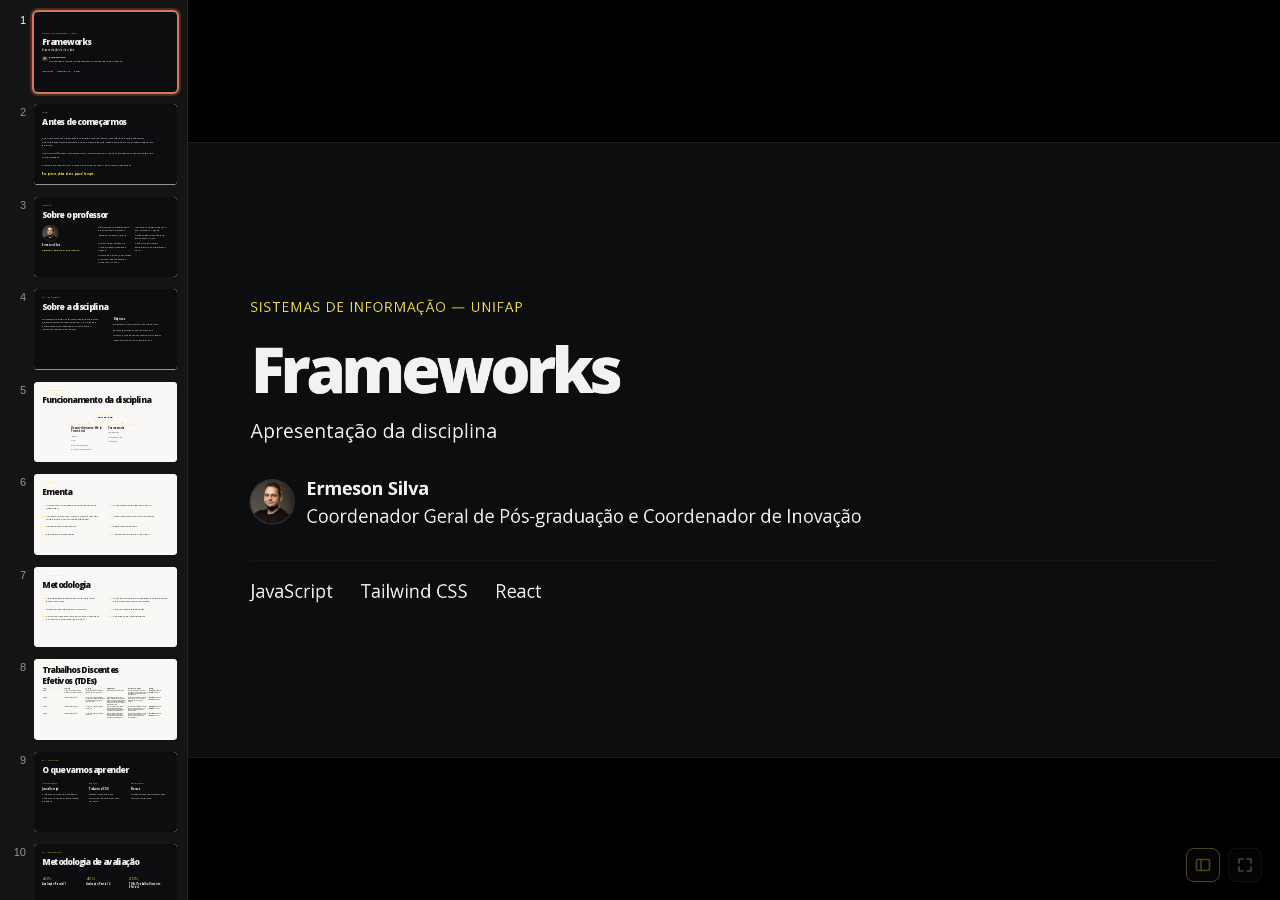
==== aula01/index.html @ 1194a45c "Deploy aula 01" ====
<!DOCTYPE html>
<html>
<head>
  <meta charset="utf-8">
  <title>Bundled Page</title>
  <style>
    * { margin: 0; padding: 0; box-sizing: border-box; }
    body { background: #1a1b1e; display: flex; align-items: center; justify-content: center; min-height: 100vh; font-family: -apple-system, BlinkMacSystemFont, sans-serif; }
    #__bundler_loading { position: fixed; bottom: 20px; right: 20px; font: 13px/1.4 -apple-system, BlinkMacSystemFont, sans-serif; color: #666; background: #fff; padding: 8px 14px; border-radius: 8px; box-shadow: 0 1px 4px rgba(0,0,0,0.12); z-index: 10000; }
    #__bundler_thumbnail { position: fixed; inset: 0; width: 100%; height: 100%; display: flex; align-items: center; justify-content: center; background: #1a1b1e; z-index: 9999; }
    #__bundler_thumbnail svg { width: 100%; height: 100%; object-fit: contain; }
    #__bundler_placeholder { color: #999; font-size: 14px; }
  </style>
  <noscript>
    <style>#__bundler_loading { display: none; }</style>
    <div style="position:fixed;bottom:12px;left:12px;font:13px/1.4 -apple-system,BlinkMacSystemFont,sans-serif;color:#999;background:rgba(255,255,255,0.9);padding:6px 12px;border-radius:6px;box-shadow:0 1px 4px rgba(0,0,0,0.08);z-index:10000;">
      This page requires JavaScript to display.
    </div>
  </noscript>
</head>
<body>
  <div id="__bundler_thumbnail">
  <svg viewBox="0 0 1200 800" xmlns="http://www.w3.org/2000/svg">
    <rect width="1200" height="800" fill="#1a1b1e"></rect>
    <text x="600" y="460" font-family="sans-serif" font-weight="800" font-size="220" fill="#F0DB4F" text-anchor="middle">F</text>
  </svg>
</div>
  <div id="__bundler_loading">Unpacking...</div>

  <script>
    
document.addEventListener('DOMContentLoaded', async function() {
  const loading = document.getElementById('__bundler_loading');
  function setStatus(msg) { if (loading) loading.textContent = msg; }

  const FONT_MIME = /^(font[/]|application[/](x-)?font-|application[/]vnd\.ms-fontobject)/i;
  const MIME_TOKEN = /^[\w.+-]+[/][\w.+-]+$/;
  function toBase64(bytes) {
    let bin = '';
    for (let i = 0; i < bytes.length; i += 0x8000) {
      bin += String.fromCharCode.apply(null, bytes.subarray(i, i + 0x8000));
    }
    return btoa(bin);
  }

  // Error sink persists across replaceWith since it's on window, not the DOM.
  window.addEventListener('error', function(e) {
    // Failed resource loads (CSP-blocked links, scripts, images) fire plain
    // events at the element — warn only; real JS errors carry message/error.
    if (!e.message && !e.error && e.target && e.target !== window) {
      console.warn('[bundle] resource failed to load:',
        e.target.tagName, String(e.target.src || e.target.href || ''));
      return;
    }
    var p = document.body || document.documentElement;
    var d = document.getElementById('__bundler_err') || p.appendChild(document.createElement('div'));
    d.id = '__bundler_err';
    d.style.cssText = 'position:fixed;bottom:12px;left:12px;right:12px;font:12px/1.4 ui-monospace,monospace;background:#2a1215;color:#ff8a80;padding:10px 14px;border-radius:8px;border:1px solid #5c2b2e;z-index:99999;white-space:pre-wrap;max-height:40vh;overflow:auto';
    d.textContent = (d.textContent ? d.textContent + String.fromCharCode(10) : '') +
      '[bundle] ' + (e.message || e.type) +
      (e.filename ? ' (' + e.filename.slice(0, 60) + ':' + e.lineno + ')' : '');
  }, true);

  try {
    const manifestEl = document.querySelector('script[type="__bundler/manifest"]');
    const templateEl = document.querySelector('script[type="__bundler/template"]');
    if (!manifestEl || !templateEl) {
      setStatus('Error: missing bundle data');
      console.error('[bundler] Missing script tags — manifestEl:', !!manifestEl, 'templateEl:', !!templateEl);
      return;
    }

    const manifest = JSON.parse(manifestEl.textContent);
    let template = JSON.parse(templateEl.textContent);

    // Nested page bundles (iframe targets). Each ships ONCE, in the ROOT
    // document's manifest; frame srcs carry an about:blank#<uuid> marker
    // instead of a substitutable uuid. Every document mints the blobs for
    // its OWN frames — from local text at the root, or text obtained from
    // its DIRECT parent over the relay protocol below — so each frame
    // navigation stays same-origin with its initiator and a deduped page
    // loads at any depth on any host, including a file:// download's
    // opaque origins (where a blob minted by one document cannot be
    // navigated to by another).
    const pageOrderEl = document.querySelector('script[type="__bundler/page_order"]');
    const pageOrder = pageOrderEl ? JSON.parse(pageOrderEl.textContent) : [];
    const pageSet = new Set(pageOrder);
    const pageTexts = {};

    // ── Nested-page text protocol (parent-chain relay) ──
    // Page bundles ship once, in the ROOT document's manifest. Every
    // document mints the blobs for its OWN frames, obtaining page text
    // through a strict parent-chain relay: a document only ever SENDS to
    // its direct parent (which, for every document the publisher's own
    // runtime minted, is another publisher document) and only ACCEPTS
    // text from that direct parent; requests from below are honored only
    // for the document's own child frames, and the ROOT never sends
    // upward at all. That last rule is load-bearing: the artifact host's
    // frame-ancestors allows claude.ai (and friends) to frame an
    // artifact, so window.top can be a FOREIGN document — a top-addressed
    // protocol would hand page uuids to that ancestor and accept forged
    // "page text" from it, minting attacker HTML as an artifact-origin
    // blob document. The chain never touches the ancestor: requests stop
    // at the root, replies are origin-addressed per hop (never '*' when
    // an origin exists), and both directions are origin-gated (on https
    // a foreign sender's origin can never equal this document's; in
    // opaque contexts — file:// — everything serializes as 'null', where
    // an embedded EXTERNAL frame still fails the gate by carrying its
    // own real origin, and a sandboxed child of such a frame is excluded
    // by the own-child-frames check plus uuid unguessability). Shape is
    // deny-by-default: one request form, one reply form, no error
    // replies.
    // window.origin is the SERIALIZED SECURITY origin ('null' in opaque
    // contexts such as a sandboxed preview iframe) — location.origin is
    // computed from the URL and stays 'https://…' even when the document
    // is sandboxed, which would misgate every opaque chain.
    const OWN_TARGET = /^https?:[/][/]/.test(window.origin || '')
      ? window.origin
      : '*';
    function trustedOrigin(e) {
      if (e.origin === window.origin) return true; // https chains; opaque==opaque
      // file:// trees: Chrome serializes the file document's origin as
      // 'file://' while the blob: documents it mints serialize as 'null',
      // so the two legitimate shapes can never string-match — accept the
      // pair in both directions. https origins never serialize as either,
      // and sender identity (own child frame / direct parent) is checked
      // separately.
      return (
        (e.origin === 'null' &&
          (window.origin === 'file://' ||
            window.location.protocol === 'file:')) ||
        (/^file:/.test(e.origin) && window.origin === 'null')
      );
    }
    // Non-empty only in the root document (nested bundles ship an empty
    // island), so it doubles as the root marker: the root answers from
    // local text and treats a miss as authoritative — never relaying to
    // its (possibly foreign) parent.
    const isPageRoot = pageOrder.length > 0;
    const blobUrls = {};
    const resourceBlobs = {};
    const UUID_SHAPE = /^[0-9a-f]{8}-[0-9a-f]{4}-[0-9a-f]{4}-[0-9a-f]{4}-[0-9a-f]{12}$/;
    const pendingFrames = {}; // uuid -> [{el, frag}] awaiting text for own frames
    const pendingRelays = {}; // uuid -> [childWindow] awaiting text to pass down
    function mountPage(el, frag, text) {
      const pageBlob = new Blob([text], { type: 'text/html' });
      const u = URL.createObjectURL(pageBlob);
      resourceBlobs[u] = pageBlob;
      el.src = u + frag;
    }
    function deliverPage(uuid, text) {
      const frames = pendingFrames[uuid];
      delete pendingFrames[uuid];
      if (frames) for (const f of frames) mountPage(f.el, f.frag, text);
      const relays = pendingRelays[uuid];
      delete pendingRelays[uuid];
      if (relays) {
        for (const cw of relays) {
          try { cw.postMessage({ __bundler_page: uuid, __bundler_text: text }, OWN_TARGET); } catch (err) { /* gone */ }
        }
      }
    }
    function ownFrameWindows() {
      const out = [];
      for (const f of Array.from(document.querySelectorAll('iframe'))) {
        try { if (f.contentWindow) out.push(f.contentWindow); } catch (err) { /* detached */ }
      }
      return out;
    }
    window.addEventListener('message', function (e) {
      const d = e.data;
      if (!d || typeof d !== 'object' || !e.source) return;
      // Origin gate first; the structural checks below (own-child-frames
      // for requests, direct-parent + solicited-uuid for replies, the
      // root's never-relay rule) are what hold in fully opaque chains
      // where origin strings can't discriminate — a sandboxed root's
      // FOREIGN wrapper still fails all three even though both serialize
      // as real-vs-'null' rather than matching.
      if (!trustedOrigin(e)) return;
      if (typeof d.__bundler_need === 'string' && UUID_SHAPE.test(d.__bundler_need)) {
        // Requests are honored only for this document's own child frames.
        if (ownFrameWindows().indexOf(e.source) < 0) return;
        const uuid = d.__bundler_need;
        const text = pageTexts[uuid];
        if (typeof text === 'string') {
          try { e.source.postMessage({ __bundler_page: uuid, __bundler_text: text }, OWN_TARGET); } catch (err) { /* gone */ }
          return;
        }
        if (isPageRoot || window.parent === window) return; // authoritative miss
        const waiting = pendingRelays[uuid];
        if (waiting) {
          if (waiting.indexOf(e.source) < 0) waiting.push(e.source);
          return;
        }
        // Never-answered uuids would otherwise accumulate forever under a
        // request spray; past the cap (far above any real page count) new
        // relays are dropped rather than remembered.
        if (Object.keys(pendingRelays).length >= 128) return;
        pendingRelays[uuid] = [e.source];
        window.parent.postMessage({ __bundler_need: uuid }, OWN_TARGET);
      } else if (
        typeof d.__bundler_page === 'string' &&
        UUID_SHAPE.test(d.__bundler_page) &&
        typeof d.__bundler_text === 'string'
      ) {
        // The shape test is load-bearing beyond tidiness: the solicited
        // check below uses the in operator, which matches prototype keys
        // ('__proto__', 'constructor') — an unshaped key would reach
        // deliverPage and throw, painting the error banner.
        // Text is accepted only from the direct parent — the document
        // that minted this one.
        if (e.source !== window.parent || window.parent === window) return;
        if (!(d.__bundler_page in pendingFrames) && !(d.__bundler_page in pendingRelays)) return;
        deliverPage(d.__bundler_page, d.__bundler_text);
      }
    });

    const uuids = Object.keys(manifest);
    setStatus('Unpacking ' + uuids.length + ' assets...');

    await Promise.all(uuids.map(async (uuid) => {
      const entry = manifest[uuid];
      try {
        const binaryStr = atob(entry.data);
        const bytes = new Uint8Array(binaryStr.length);
        for (let i = 0; i < binaryStr.length; i++) bytes[i] = binaryStr.charCodeAt(i);

        let finalBytes = bytes;
        if (entry.compressed) {
          if (typeof DecompressionStream !== 'undefined') {
            const ds = new DecompressionStream('gzip');
            const writer = ds.writable.getWriter();
            const reader = ds.readable.getReader();
            writer.write(bytes);
            writer.close();
            const chunks = [];
            let totalLen = 0;
            while (true) {
              const { done, value } = await reader.read();
              if (done) break;
              chunks.push(value);
              totalLen += value.length;
            }
            finalBytes = new Uint8Array(totalLen);
            let offset = 0;
            for (const chunk of chunks) { finalBytes.set(chunk, offset); offset += chunk.length; }
          } else {
            console.warn('DecompressionStream not available, asset ' + uuid + ' may not render');
          }
        }

        if (pageSet.has(uuid)) {
          pageTexts[uuid] = new TextDecoder().decode(finalBytes);
          return;
        }
        if (FONT_MIME.test(entry.mime) && MIME_TOKEN.test(entry.mime)) {
          // Strict artifact hosts allow font-src data: but not blob:.
          blobUrls[uuid] = 'data:' + entry.mime + ';base64,' +
            (entry.compressed ? toBase64(finalBytes) : entry.data);
        } else {
          const blob = new Blob([finalBytes], { type: entry.mime });
          blobUrls[uuid] = URL.createObjectURL(blob);
          resourceBlobs[blobUrls[uuid]] = blob;
        }
      } catch (err) {
        console.error('Failed to decode asset ' + uuid + ':', err);
        const blob = new Blob([], { type: entry.mime });
        blobUrls[uuid] = URL.createObjectURL(blob);
        resourceBlobs[blobUrls[uuid]] = blob;
      }
    }));

    const extResEl = document.querySelector('script[type="__bundler/ext_resources"]');
    const extResources = extResEl ? JSON.parse(extResEl.textContent) : [];
    const resourceMap = {};
    for (const entry of extResources) {
      if (blobUrls[entry.uuid]) resourceMap[entry.id] = blobUrls[entry.uuid];
    }

    // Artifact-host CSP (connect-src 'self') refuses fetch() of blob: URLs —
    // consumers read these Blobs directly. Survives the swap like the error sink.
    window.__resourceBlobs = resourceBlobs;

    setStatus('Rendering...');
    // Page uuids have no blob here — they ride inside about:blank#<uuid>
    // frame markers the pass below resolves after the swap.
    for (const uuid of uuids) {
      if (pageSet.has(uuid)) continue;
      template = template.split(uuid).join(blobUrls[uuid]);
    }

    // Strip integrity + crossorigin — blob URLs from a file:// document inherit
    // a null origin, so crossorigin forces a CORS fetch that SRI then rejects.
    // The manifest bytes are ours; SRI protects against CDN compromise, not this.
    template = template.replace(/\s+integrity="[^"]*"/gi, '').replace(/\s+crossorigin="[^"]*"/gi, '');

    const resourceScript = '<script>window.__resources = ' +
      JSON.stringify(resourceMap).replace(/<\//g, '<\\/') +
      ';</' + 'script>';
    // Inject after <head> so the DOCTYPE stays first; prepending the script
    // would push the parser into quirks mode. DOMParser always emits a <head>
    // (synthesizing one if the source HTML omitted it) but may carry
    // attributes through, so match the full opening tag. slice() rather than
    // replace() keeps us clear of $-pattern substitution in resourceScript.
    const headOpen = template.match(/<head[^>]*>/i);
    if (headOpen) {
      const i = headOpen.index + headOpen[0].length;
      template = template.slice(0, i) + resourceScript + template.slice(i);
    }

    // Parse the template and swap the root element. Scripts inserted via
    // DOMParser/replaceWith are inert per spec — re-create each with
    // createElement so they execute, awaiting onload for src scripts to
    // preserve ordering (React before ReactDOM before Babel before text/babel).
    const doc = new DOMParser().parseFromString(template, 'text/html');
    document.documentElement.replaceWith(doc.documentElement);

    // Resolve page-frame markers: mint this document's own blob for each
    // framed page — from local text when this is the root, otherwise by
    // asking the direct parent over the relay protocol above. An
    // unanswered request leaves the frame on about:blank, the same
    // degraded state as a refused embed.
    {
      const MARKER = /^about:blank#([0-9a-f]{8}-[0-9a-f]{4}-[0-9a-f]{4}-[0-9a-f]{4}-[0-9a-f]{12})(#.*)?$/;
      const needed = [];
      for (const el of Array.from(document.querySelectorAll('iframe'))) {
        const m = MARKER.exec(el.getAttribute('src') || '');
        if (!m) continue;
        const text = pageTexts[m[1]];
        if (typeof text === 'string') {
          mountPage(el, m[2] || '', text);
        } else if (window.parent !== window && !isPageRoot) {
          const had = pendingFrames[m[1]];
          (pendingFrames[m[1]] = had || []).push({ el: el, frag: m[2] || '' });
          if (!had) needed.push(m[1]);
        }
      }
      for (const uuid of needed) {
        window.parent.postMessage({ __bundler_need: uuid }, OWN_TARGET);
      }
    }

    const dead = Array.from(document.scripts);
    for (const old of dead) {
      const s = document.createElement('script');
      for (const a of old.attributes) s.setAttribute(a.name, a.value);
      s.textContent = old.textContent;
      // text/babel scripts with a src: read and inline. transformScriptTags
      // does XHR against the src, but blob:null/ from a file:// origin is
      // silently dropped. Inlining makes it a plain inline babel script,
      // which transformScriptTags handles unconditionally.
      if ((s.type === 'text/babel' || s.type === 'text/jsx') && s.src) {
        const pre = resourceBlobs[s.src.split('#')[0]];
        s.textContent = pre ? await pre.text() : await (await fetch(s.src)).text();
        s.removeAttribute('src');
      }
      const p = s.src ? new Promise(function(r) { s.onload = s.onerror = r; }) : null;
      old.replaceWith(s);
      if (p) await p;
    }
    // Babel standalone auto-transforms type=text/babel on DOMContentLoaded,
    // which fired before we swapped the document. Trigger manually if present.
    if (window.Babel && typeof window.Babel.transformScriptTags === 'function') {
      window.Babel.transformScriptTags();
    }
  } catch (err) {
    setStatus('Error unpacking: ' + err.message);
    console.error('Bundle unpack error:', err);
  }
});

  </script>

  <script type="__bundler/manifest">
{"81a98425-9fb8-4ea7-a5a3-e659338f041b":{"mime":"text/javascript","compressed":true,"data":"H4sIAAAAAAAAE91963rcNpLo/zwFxPHYpNRNXWI7ScttjS3JjhPJ8khyMrOSRmKT6G5KbJIm2LpE7u/bh9gn3Cc5XxXuIFuXJLPn7Jn91lGDQKFQKBQKVYXC8jJ5v/1xe//N4fYWGVbFhCRxt5rmdTqhy6yKlxfDmpH//s//IklB8qImNEnrkOzTwTTNEnKV1mNyFidGK/L0KRlMc1JNc4KVzsJvvCmjhNVVGtfe+je+H5D+a3L7DSGXUUVOTxM6/FQVJemTvcE5jeswocM0p1BGq/pm3az4sagmUSaq+8XgvEMu6E2HXEbZlCLcC3pD0pwUg3OyoYEbVW8JzacTWkWDjPZIXU1ph8RFPkxHU6vsqkpr8zd2QWYB6QHwowt6c0L6vFSjWE4HWRq/S2mWzEPQGQevU9+UtBgi8gv9PvHYzWRQZB7ZwKIl4nmkZwJa/+YbQpaXCcxRRaO4Dmv2DSHDaR7XaZGTEa33odgPkNAERshqsk/65CrNk+IqxM/[base64]/UdZUOpjX1PYSPULyAbGwgktjEJv2tAFPTSZlFNe2RJA7TPKfVj4e7Ox3x9Zz19Kg21J9hTa/rzSKvaV6Tr1/5wvA82YqPQf3AkeCvWYMdxbwc0uvaZ5UzJ0VJ892ojoExll/BTPgbvWN29K/XJ4vBxuvlkF7TGJsZ86MazZ2mOCsYJX3glTCLWP0hT+j13tD3Xi1DH6/N6RZ1+33SXYWR8t+vNGphCq3n9iXJK7pjWRpT32lMljS4o5WTMKP5qB53eF8WeyQFcCmsv6293U9AusoPQqThu6qYHNRVmo+AIB3iwRQtj+tJZnPY/2Ye/R/mSjWaKrqSjIkshr8ljhxuD8egaMJ/csiEZLTmIBP+u65u1Nh4OemTnw72PvKpxP54zRmJkf9l7Ud0OtP4ij6+fpU7nCjATa7A7d6Dr2+qKroJU4b/9XmlIPj9nYtVPDiXDJKYfCTZpw81wify59OnEkuruG/iumF/6zWWXUVZTfrkVqAzLCri8y8XpBhKFeeC3jDY+Y0xAr0ujlZOOG2eeAGCOro44WgeXZyYA3QpYsKFdoFYy2SDY+TQrIXzkvhjNMHF/Cmqx34Z1eM8mlCJIHISUpOXczZv4SpY3jQuEvp5/8NmMSmLHHa9spWtzMkaRCgay5CVWVr73rIXhGVR+gH2tF8UtWctUagfVrTMopj6y8dhEh+HIHSeLHeI5wXmJyjeEOU2tJmxeQ+KQqhRoBK8fXOwfbp5cED65Izv+SzuIsRxkSW0uh1E8cWoKqZ50ouLrKi6k/TaT3PCqtGgE0+riub1Jnwg3/+1U1dRzsoIygQhCBkUVUKr3mp5TViRpQm5B8yLlbvgdKsoSaest1Zerw+K6y5Lf0vzUU98HBTX68UlrYZZcdUbp0lCc077v13Qm2EVTSgjLO6ycZrT25W/[base64]/9AOLUqRD87jlohdyopuDf6pHNIf3jZMKsTcR0KRx1bssoSQDF5+U1+b68Xh8Wed1bXS2vl1fD52SadidFXrAyimlH/SUR4ux8Dy7fuYLlqqiS7qCi0UUP/+1CgUaxuSyTlJVZdNNLc+C47iAr4ov1qzSpx701Olkf03Q0rnurdOIKIYnnJa3qNI6ybpSlo7wH6lR3UNR1MVk3aMr58MWLjvz/8NtgvSFGsdZKB/4vfPFoKdkQABLAlNGqy1BfxTlvo8c0rygrskua3MIsdYfRJM1uenPmCKvgigm/f0Enj5qzuZvBgzlw1YVgU+jb8lpJIcGAK+Tb8loPe1ywGv8bMcmprnTWlbNilMZuNSXV6qLsAWtndFjjH7918XzSW1t9/t3z7799+fy79Ul03eUs9XIlHru4vSyvyeoKzKomwF8GKysraytiSv8yHA7F2ll70Nqx6fG8vF6/Gqc17WKlXlnR7lUVlW2SmA97eZHspjBgRj7tf/h4eAoqxc6Hj1ytSHMSlSVbvqID0JcuuqyORrRLr8uiAjWEHE/XVlafkwtKSzIo6rHAChqymzwmYPzITMtbRUdRmjMSccMbYTUtQ7K4zPf5CU3SiJRVmtdKV/tbGY0ouSWTqBqleY+shC/iybrQyghBkxjtEDSDkVvCZUGaszShPRJdFmmiK/8FMCmKuqP+Iq8Vm5BbImQAiaZ1oVstdsiiktnwZzSsaaUQJBxhvit3o+R8yuoeoddguiLdKzq4SOvu/CoKCjBFUhVld5hmNa16BGaJLKQTIHaUG8Duralgqh2gm1CQfaT7ww/MgmnUmFZ8syDhysoquwdeWlNevRsX07zukdU5YIdplnUnBcwGcMg9YEFCA5eBxaWa5jlshiZcFAapg+9KG7IzpbyfSdPnu887O6ef3ryXOrMHe29nUCQ3t1L6g0IgOG1lpthF/vFa8opZf4ZKujqiQD08pBSVaU7rkEzb1OCcApo8HGJIH76EbUcWPJ0ap4aNJ8tpWFNW+ywa0i08wPgSTmAc08yzDjF7AtvI5/0dQCiEs8nn/Q/YIZ5jBAaKgM7hWhNUHW+c45hCpXFuM/BlEk0TSQmveSZjdx/1mT5vWh0CKr4QOh1hGErEdNhWNGVhaLOBGvMgzvvzLFnc5tw3bLLWgVswBenfyR/[base64]/ooasPmwPhzSunVlX5JsOwL2C3wRU38/xZ06WyGqgmRDHErLpgIVRkvhsOjA+CungdmK1SmhGa+o0nCn27JCjE/VB8CEdRtOsZuY4d+mkmDOYxLDtEde+l+YCFzTK7dI6gh3gdhZY6PLal6TvVt4Ijy5ONkKB0brRBJj0Eg2DoHSRlYAk3DB4aYzSJVRiDtvpSlNBVB77+6i83YJvS9KkAz90y71LWlVpQhkfVeuyVj64vu3v04tNlonlBN0GJj/Zn+RiDSuaJ7Tyx77NuoGATDNGdft5lTvEWvti7HKRuAZBel1W2iD4YWv74+Hp/jZ4hP519Kb7H1H3t9MnJ+Kvle4Pp09OFpelPvTx8+7b7X1ZvbtxnCz5x+FxshRsPFm2lRp+YvQvo4x1SMMTBUiQPtEOliCsq3RiUnQB6qjdk3OI/gofwayMZmzfAys3FuHohJG4S1ZFhQAr4JGQ/VpF5a/jIqMIo2mOtzFHeNzLtNoh3dWghTvoF9InwzRPDotyh17SbPvLNMrS+ob3YCD9xRVJGSyYuT2udAj9IhxizgKv7mwoW5ElAFCUgiIaCLtKQTfy8au5kGOwYXn9ft/rGStVkAaw7fdJZaxPXn9hbv2F1vp3gLdqiyU7D7RR19Q1G/yx4Ck+Wpg/vUFgsxdvC2ESujn8aqs1jDJmVMOfbfVAO/FaVEK71jTnwSKJN5f/1Urk6r1gZVH543QyoFWD+4yl8bpP1mBJWHR65j0DGWiR7pkX3L22RO3GMmosnBY/j5gLPAro+WgeBloXrnEySmiJh5UVwzsF5SmWkZS8Ig7u6yRdWrK9VDiQVEmUgENdWpIchrK4UTHwzNWDTbpdW/8U2PX7sMM1GaT1nCT5zCLDfBHzu2nh0EH484mY1vRk3SBQzEd8hK7N+H46iSonZv1A1tdEUvUNOiFriiZ9s/2CwY4pqFknspI5DQAtJa8FHFG5a1RWbG4WL3hBABSo03xK7SlcsIVyKnertvoy1EIRkSyRNd3zBokh8qnfB2c6/9NraIO3hBsKSdoBSLM7OEXKkFnL7usuLGsLBoVd4BhO8HgjdQFzE4ZarUIIeCqeVjxYjIHgRn/1hqhEelh+BO2PVk5OdCNgRFEqmRC/XY3TjMK8WQx6xxoNrTnng5rIEfG5QhYJ3OHJ2W+rtPyv42RpOXCmf9JKAuwWSYD/[base64]/IF8IIiyYlYZMoywgroxyjYC8wGLbIR3gyZtOSTBGRq0HlieAHMWCPePgXnI8Cie/+m19Pf91/8wkOovhV+KRwbFV0JXxUIvhIhLDKb/hTfgLrrPEJfspPIHaMT/BTfhoWhdEZ/pSfKqO8koUmHAVkbAIXhXFUcpuz/CIKgAYzc/SfP4rxi6AXCFzezusqpSL8S5RTUSYpBpKr9P2jiw65PMHT/dFlh1ycWOTd/gVk365B3yKPszS+6BGvyDfhL4FvkcfjKB9R/gH/VF/SvJzW+OED/KXK2XQwSfmHA/xTfbmgN0lxleOnn+nNVnGVm9+mpfzyuTTLy4oyJj99gh/q66SYMqpg7sIvCyp+F3DxqwEZv9EcPSDy8zb8tGtkNLqkusYO/FQ1hkU85ai9g79U+SCbcqhvs6mGlxTTQUY1pbfwt0NvMK5d1xOaTznR+e9dmk9tvCaFidZuYWCF38ELrb+DXcP5LiaPfzbmTzj7FFU/8d8WXUUdQVlRw6Ct+K5wFDUsLEUdPQOikj0HopaeBVHLngdRK47ymGZmtU0scesp2ohaFnVkHUEfWcWg0KioVYdlPa04Yu+LWnWKpap+VrC2BjsFm9eiLqbxmNVRxXE4hJ8H8NOuQfNEf9/OE/uroj5+tmiP3w1qYQ2HVkkVjTQKW1U0sjGA7xIB+Gr2z7/JieVfzVmF73pK4bs9n/BdTRJ8tmZI+fs0em9kkY2jqikRVfVMbFUt5ZW0636QxZp+yo+opkCVAGRTnMO2jCF2/kbv6F+vvWcnX72jf3kni97XZ0f/enay+CxYVD7GD7uf9vYPTw+2d96dbu7sHWxz8xrs1vt0tH1dig37lX/d5T7Lr0ks/gp8jyyJ7paIFyy/Fvh6o9Qz5b9WF4Txzj9mgX8UdX87WQJbn2HwO1kM/GO22A+WR5ZFj2sgm6BmQOQx88HBKLU9aW+F0CQZoii2e6trGS7sn3YIKzskR68L2MXAjF6SJVOxWcLPOuQREV0edYgfY32vC6OPw7rYKa5gRTEKRzKweXEFo3EukmNg1MIe/oZTSQv2bbNjDqLukIgj8wqQqckSiWAqXr9alr+9155Gp72z5Vdjmk1o7R+zr6+D5VHaId4r8Bxj6ZNV7862x8u83jFbfC3aLqvGr5227dNoGAuEr6SiUdYhUZZG7MQI8W1oH1rfv4OKxGRnz3+1vBEAdaAPIJC/[base64]/gUNDyzuwg+07OlSee+mLsHq7i4YQIubBcwoFryxQG/MtaH3pCBQgom3tNYJNsPVoVs0XC8CPkcQqILBkpbdxKCVuompOM4awmw+0tyT3zX5ldgzFJZTxuMGQqPcGMXLQN7MDB6IQpqLWzBJMWmYZAGwXkpdbspd4I2QGlLBQW9dYzxRlUZdftXB/YTz7AWBMT3zJkhHdbjWGWtiYiCFFwgg/Cd4Uw1brbKAqUbDotJNYEd6V1RzGljoF7nXgrk6s/NbuRB1VeSwF17Qm6O1E3t34sVi3r4N3MkxVi2f9SO8dmuKZD7RJ23S5NZs37GZqKO5Vd2+AY3zx72Dw9ODw3/ubJ9+2t/7BOrw8iL52+npp8/726enZHFZGaSOuMoqA2ilCgths/LvCoLn5I+6kMdOj0dTy194jUD+wKha+YNH38lfIg5XwQNFflhUE9DTOAGUZBzjiY0jdgALysdlZctEMIT15S0r/C6EErq30eYvVQXRuieqLQjDor6kZTTXt7N4Yc9xGC5EWdZq9RRKyHTOlS1uKmpR6gCeu7vh+oF19Fg93JR3LjOE4wjkzCAaBAHgaYV9WKxn3SybmhfAYHg9Y9htusahCOVCJbdtN6vLzIjzc2OhZCSY3GKXlxdIXjA6GVW07JEkrWhcd/GSbxd66EaMpaMcGmP9usz0FWBD95bHD7071mX2UTvtfB0GWUeTEndkZ+ODbRH+ObwpObd8hJLtne1dEBof97a2TemL1VnzyqjYGjsyEAPQWFoKGuLDYJ4Y+Abh4cUS6JYFAk8Z/jgLAFIobv5YcV0YxM11h6sou8BQsYrmZn0xT2YrHvmC19m5IhTX18h6EhzXngZSexpgNR7Qg5XhgxwWBxaenkZ5XkDsF7jBrKmy42iweoPDLOy5ymSyl2isVBhNrBOOK186AMWPRdMg5OHZvj/go5DiITAF68HOh63t0w9bp7+82fm8rUJ3Vro/RN3hye33sycqXGdre/Pn0829j4f7ezun73b2fpW1fbjfMfzK4u6wqOA/sDVps8JXuREHDqw3n/+hQMjF8ZVfF/6KMuqrOnd+5f8JnLiglG3R+GIXIsAPo5FP1RkcXUlZCMGi2UetwKk7BG0xGDLUoNHMViRo5lyXjmWwcBeM7N1RVgyirMvioqTiKqUXNPpv5QAYjOIC2ipiyijlqjJEnWXzGMG/[base64]/MekyoGU3hdAgN9hZu0YNoqNrViHU5nS0aArEI68s0q6DA9ZVC25JLPIUcIJagSItxERHpEtJqCxq/4LHPjzcSqMCX4FeG+nFrWpnmBvEKyZp0r1iPVBInK89/TWaXnvrDaDAH5zhMcgY+sDj9opZVVRgokKnEeyL2rtQsnMRzbLBEe7x/ywRj+MXODg4gSSN0NdbXOOYeofZ6QHsU5hB/4X7mFkje/6AM55QAUCEgWfctjzVEfA7fmyuCsCruRKiUfD7kVEg2xcRwn4A5XTgMkf9vmVnjmjhEnaLhcaWzFG4xL0E5C3qu5fWWB8xpwgBIscvVeeaUsjUyE+X7Uc3Db8lPQJXbmAX+zlNmC/qpsnP9Ibh2V/[base64]/vEBC+/ri2uPuilaqYSThGZtjZT2avenL4Y5PRp15IHPqiH17auoymnyY5GhSfNOtclgnyr/rG5N+8jWV+PI0Qy5mQe+boSnp+ou34YH1hzveAUWNbQyjN0aF3GEvlFCjtcya4DI0BYv6LPIaAg1fO9IX7E9IdBRAw19+MUdi0hs2heLZnT7fH1dC4Z1d3nDjFFf13NN7KqC0AlAc7LrEy9oWS6OJby+rk3haBvuAd79hnvTbC8lFb1B6GPp52oTPeITCiAykz/DMDTM/qU8uNq60YKPbgA9vtKNamveAiiNnZNfsOkbF2zcSL8FMesqkcTH4squJeLspIUEwqk2gPdaTAmQRrGoumjNdGAYN3KcckI8iCHzOo1yIbJTSNwlrK88iopnJiBWZgJPk9aAfHuLbFtK7lkiHpnNPKeipYfZoYfEXcpOU2ADp2hOpySnl7SSk5XIi/B8A6YJiRihk7K+sZFzUGthcxfjdjq30fgB9BWZMBrElWMzCs2baRYDGmsiZb9EWZpIccv1IztJ1qXDOmo4d+3qKezql3Mx4EsAVQedsosXeoOiyGiUt93JsLoXBLyPaEApaUy7NOxonFLtotPaeS3pmaWsfk9BgpqG+oY5A6opu4WpGERMXCFuNImYaJDWdOKZbcCa/[base64]/MkqyyXR71WgWLq5ZY8uYyyB4gTdAS2yhOY1328en+/ULiMsmZj3rsEs6Ci6k18xNegJQvhAyTJA8XCJXett4oEU2OCVSwRf/qUtAqCSzGkBjDpmcNT6e9k7FZOMQanWcUmWDtntByGLAbJ52wXGFrB783MtaXb4plCDBiEozagzP9ugLKOt2WGtuNG11Z0h2XiBlfEHEa18hu0YWFVMOBx3lWg25lXfm7jXseLrt3muCCNAByYG+M427JT/jkLQQf0MHUtgHDjkmbA01OJaE+hbH7F2enxSbJaFaxGh3lPk29jnjtdLZ1AuXTlBmFZ/rX/eoT+a4OgTXs/[base64]/XN2/bVm14F/vPH1L1+fBDLt1BRHfs6uMXX0OfP+fxTskDCPhxB8SFRzsPxL6Av9P7gZXN+xF4wjptPzSAdzRXN11Z+soJNiAVi2kdHbjuBVYcoXP9MbjIswoD992ua937jLDz5XhdNdbOi/Q/zYM/vcmLPHNdhZ+ggM0BsYNSTToTu8/zbNE0wAqJeRbYLU9klzQYD50WgdWEolJFpq2a6msFMBkABrAFFBJGdFlGxf17TKo8zna8qfBh0y5ems2/KMXMoYB+KPuHemZT9v2fZ0wqdL4yorCiRlq3D2DeaQQ9ZnxpbxCCVDbxfApGIcvrWJiAHZOAuF1GgOolK2t/aG1vab4IGXJm1z2jlTkJ4JmqsnoTiSy7l5jxWACzpGZeDAttq8Xq6TU5n5vg54bN/vU4hscCBzSgyJQumzMU99c6xU0F332jAEWrK2ocYxrsBp3CGiisi8uMQTEVvM0wd6JyoB7SebTeUMc6byDciYEyXoyBmsyjMSY4wWalRRmpPbW7Sbrr0Eg6qwoE6KZJpRSFLISFRRbWGNRKo+Ak6Odch0SyKS4YWvDKp7c6aQP8XSnEelMI/lEjbOu76pQ+KhX86QcWfcmhnCA96N3031mnA6Gef/hmlSdzPmieM6sqhDyjGwT6kTDLQq/hrCLcyeOIKuG4JNm9l/5Lc0rPQlj9HMDfVbK2kY0e0UQopIvvIOUIMy6gglzDHuzNW47zkM2P6Rxkh1sBn5X3B6cNDXFgsINz2YY778v8XVPf1MyZ/I241D1K1NPfM49dDoB7ePB6A39jflIQu3Cv1z3plLyNKf6Y0RFake2MmFXQb/hHgBHzizeW8vwftlUMlOQfkmy3xv0XTMicwgiXG7RtEsaWjPZjXIXGJIRlNFAXnCe3eCafEK0Brpkxfffr9qYO2kJmJ2XiJs4Y/XyKtX5AV40sZrZInAHEbVZpHQN7WfBuSr3ByV7iK0tSVIEgO+7fEaef0aUp2EdSE0nm9fWl7+j9u/bO9jJBHEYPy8/c/trUbKDB7oKoLxQZOOKhqRAtM5kDqtMyqyVsC2dRkxkuIbFOQyTWhBommSFg9JhfFx7/BUpO842N7Z3jzcwxwfvbyo8bovBJK66T1OxGWwDvfWB3aG4dYYB4vD4CbmIYaR6FQUR2Zc7Yk4ozqBXb/3IMdT6u/l2Y1xaMGoWPPYAtp2y8Rg6IPAmKeDypx8qy0kDJQT0Do20JuD6XCYXkPmHI3TBvG+4p0Ge026J+G77sXMM+vBbZXmIc48cv3PHLLud8c98Ej1xwyNPfEUoJqIu1XTP2IVlHb/u2yC3EbQ3MBFfBk39qvLPJcOEAmFe1BMtWZM4wtM5/f0KZkfkQHAnRZg1QFly+A98iiVwL7xN3dTlMcE8Po5RZgv1QJzImPS33LvubyKSrx5W+VYrteOfOwsDMOHbr/2lqnvsuLrCzolEtdv4CSxAx9wJ4oYM+VcNUXxwDdiRQTrgUu/HqesQzzxmtr6XXUw7TwEBWjdZXlxkbyN4ouuyP5B6gLyDildQSm4HUirVEdZBicVfB5AYQi5suULB3N65vZ1jR4Uh3KB8f/i5Rdzh2a05qmOeebrDokHRgJ4AMChIvfrn+DvojWStNHcBD8sqph+xm/+g+BaDWxVQtBoK01QDCp4ze+i/SmYTD6Z0+pU/TXNss+QBqcBDWbscEzJMIvwbTXYv2HG1EuDnE0ZifAhipr4E1qNaEIgW4nQ6dR08bq/RBkzaCBDcY3ZmFn7Mxg0tmIksfloo3PdDGp1ozzpynZdg6cNuT3MhebyTtRT2sbWJvahjv+es2T0B/RQqp+Mxxgc5+tS2AvpqPyJkABWZy19+lR9CL5+VeXrz7iyY+0bw9x3sOi4K7lj+EwDVwioGXautLNxlGXFFebJ9KMOUbyOFolBWyZOETRzoXNw4bXDSF/BueCP8fIrzvIgYWs2A7f54IHNAa/oQqo/UGVwoeR1E1n3Cb7oIuAgYC/A1kcXJ20N78ow+qlx9NOnOfscp1zg/Kc0U8xstfLoqkPGo/oEtXhp4ga7MzyD0Xm5Ul570k0BqquFoHKZ86OV+GEcW23LlnFqRZVfP421QTx8BU4W8Fcsg4aV65bwh3iIdKB01PMu4xFKr/FIxaEaLnrU/HtIKbn5yY/cymW5/63RgMN//jj4w0JW8B3PeLDB7aIiLBdHA1lvDFOR1Ar1grPmGebisNhNc5wVa2XwgrmXio0ZhZrzJu+WTNL8V5eckzT/cT5FmydivI2rRMm7CATdjS+fAugQmrNpRcVbF87jy3e+rvEmjymri0qkWlNZ8mWPWOqrrPpcj9BSSaFE6HVN84SJ5rrc0nzbtQ4CSRKpLNaq3Zz93gyeuKMamw4eUCunNGFyd/U6XDwYzWBPPMijko2LGoQL7IeS7M+YXvywaY4YqaMLmoO9VdzTxYeb/vs//0urtotE3/ytIPFsCnA54H1stFlfE0QwAJWpTOMLYiwFcsksYLyjbl7UY0SjqAzTHc9ZwQwdaj65DJtYCx3m6V6ONW0OBX8dA1U0D/DnvlmHVHRCIUM3Dt9H7uoo+oaXaN5CrrDGXFdpCSaGQo5evI8VF3kMppykoCx/BpPQjWrQXmqkMqgXtLrhSbRrh4pdcRmavFH9k8F0UhIfFAiBmXouGNkdTOTC6O4AA+rDbFymEQJ5A0GPPJskI2eXtDojUZ7wXK8Mxz6hkwIGFOUWKJpfdhMKT4nAWjLWEBhWwMYy7I5plD1kgodRmtFEaDfmpdl723xmtOIm3se1+wXS1umE55IZPtGqixp/HlNrSHyP+O///C9yQUtIy1xRuCOEM2euO/6uhs0SrCBgGZRwYWlO45gyNpxmBt/FEfDFOE3AA8LSQZbmo2eMAL7TyjTMLhKcochuK0LXr9KSQngp6KEC6zN+FviJnSEfVgmoxfZcnlUhntPQq3L2kCkDqmDtBxIewZtCTxwyhO+Qn2b5T6cOnt8wHvT09LJHVjrk9JRWlXsPT0E033xxrf4aYIhAAtGFPHTd2rAtkz/WbDkOEdPUobCYRBdcL/atR3GMUQeh0Jsd8ln7pdXAPbYDx+IcdAfw6GBU3ZBxUVz0SCRlfFxFbEyi/[base64]/4BtdXnSLkvBr1Shl4IUxcgYnd6T7mTnFIHCAZ+At3TTKCF+qICUh/S9/GDCqCc4uQsNcPXWXXUWlZTzRq0WsCdVf0wcGOVq47ejrV/cQaixD6608sSwzYXKCbXNHLq2p3EL8oLnerb3JSXPQqKQ2o/kVldhsVJEv4dn87PIUvR9FhxB34NgkwNxmv2AUw3xRdsmTr9wxWoe/+VVF/3euzyai5tQ6TGFfB2gO2vjcejtJw5c2Mj4a26ysObYVNWMbC8OwUS6S4IANV8JpyiBpBOOmQ1it0bQeF9UzJpbykraHMcoXIto3QRk8Pe2WFR2m1zQxlvBVChTF3PBlSRNrURokaixCELA8FaAOPe7IQOOOGVksjMisRl+LNoE2/MhQxx3xHVbNpm+ch225pG0EhuAqU4nAOEQRsyDOtGDP5+U4q3BM5z/X23jCmlioz6cRu3H1AqVo+EwmlEGlBjjyEnJUkFlg2GztqT+4ikpDbis99QpOMM7hb8cQ7Vy5N2fdsLvALpJRGDU4l+BcAiFvQUg4D8ZRBUnHUNSvk0QcRg1QFe0O04oyYR4HNEC6A9wJbA14EBoyQq/h8o/[base64]/Aoc2r1Y+GJ3G1Pw7lk6DJ9q8aeR+NhfvmLZy+v8uYaLd2/gk5x/cYWK8ziHjc1F7rULLyNhwYmC+SW3796vwnN1R+5yJum7XqGGJsORmn9pPoLWrUKtlzeDktmhnu6kZSqw73+A6ji7QWuv85vBY650YvOVpwiwBqL0tccbMo68b62x+46EoMsd0zzxxNKvpiBUTczN8xbLqyJxaEN/cd7IhIATxPgxEAZm/nRvVmPgLgOjAfZPl2rKoxTcxTtCRtRDCMORweC5hCZOnordAdprrkH8yymVgGkRrr/6wRjxrYc1JVmG7yAi6yYA7xJR2nFnEDBuweCLW4jKD/419w7PZaeQmyRHSnEklhu/TmdO20Faiw1u9OK3iaRZVhJu5+MEUqW41mD0oj0bTwNiaJ+PfTklnrC1dtHg1UT4LkB0is6rBdlDTbjyuClxWXksWl9bDvUsLq03w/8Lc34nh/RMu8HEPMs52WXGt53fxgWKBO4nVQp77CPKA0Yl7UQ+0F7VomKqeroXRffgS5byvfK/ernBrNpwSmBTGsSrN18BFH7iMVEcdx/JihQGJneqP2eNM5J0lYfX2pxm/GrxoukrhVtVCQ0f5+pVYakjzIOU6ThGOA6ZhvbF4ucHJ98kzX1NuoyHcuPpkyRxdHcITHiBO/yRJp/o1F491j8LGxQlhCD9VBcSZVy566AvvYdA4buUdk31OGliARBGhvOiMN7FRfzs2JP6v7ZtrCZboiPti1zUkPvQ67hCsCA3ALrk/8bCKFQEfzia/3O6EHY/TWrzwgbk9fUsDBzE6TnXAyzhVhkIFeitlaHKDWI2mon/UgcDKwzTGEFweBzJllNviVowloD5tD4c0rv2mG9FMUcO/Csi+n+PPZq5Z64jhGBTs85WTEO/WYb52MOLA5kIyZVmHqDAZ0nAxOqcdtaBbuYNbOTvC/MsDqgxHqRRIejpCcRFRxC2bDl4+3UyMpmM0ci+66i9mCKp09om6yF1ypbQg/42iihmaOJjmSUYTJzBRlL7NigFcMrTDlgZZMcA7eWmeFFeoAbBiWsUUqjMrzhDSpmLtDf5fuLgvw7H+4gXw7LBzOBKDGph7A8AFCMYtAiu6Msl1gPX+9pvNw9PP+zv8eZO6ZL3l5WleXozg5L1cAYP/bfX78NtwdXk6SXgB7NmJCGqepHkocgBoeAf7H/DwO46+/f55d+v9zc71m5vzLyvDHw4+lb/Qy62XH0a/1Zvvsnz33cvi1+V//P39ZEiXPrD/+P7wy3a6VcU/Xuzu/Pzh5TB9u/wfDvCtvd17EO4mxaSBNBTeizjAtpEfHb6/Hv+2tpr98v6fH3fj5Ke9my8rq9vJaOV8nC/Ha2s5u165uPnyaeXwOvrlxa+/JOzgx9Xhwdbn4Yt//nS+qjp4++bt9s58xP82iAY0W4ZJTCK4bfW378K1H8KVZSx3seXAbEwnK9//nCbpxy87SfnTl50vP7x4v7yznX7/98vzbPn68z+z7Nu/f9i5KXeLv7988fei+umHncu6XNv/xz/fv313vnpj3y+Kk/wA70a9kxdnWZW6F4xa2dpiaZHMkr96Bew8h4Fbr2bwmxVgR2BV3COXhN9lxR+IErirRlVa3/QAu+ZqlbFNmt9TtjlldTERV6fk1XsuixeMgzY+Rf70Kcnt543W7YcPeJwbyA3Y//yRGXYphjRyvEVqX1pImcCCv9HkJCW1m8t3Y54+JSOVfs640zIKnzwRf3IK3kwGRdZ84EDE020VdU0TfEu+Kopa3IoWyOtn4OFbIzSZ0RG+FwJZiYVsCt30rsYD23Pe8FYPcR8xOjppkdPqwWw+ce939t6+2Tn9tLezc/rh4+H2/i9vdk534QmiFyvrLXUOP+xu730+5FW+pc/Xm1Go8nL4Lga+Mb/I90W0oXNVM4rH9H69BciGi3WniBL3mQO5YsBmQJNdnoPzoY8wlEWWza9uvPBgPIoJW/ZbwMa3Z0YsV/ykpuZTVUxSRuWted/SpcwxqRZmoZpSkcd/gBmtLQGihF9Hiy7ViUs0eiUR8v2KYhjluaPg6Jup89754Rc7TdMUCxkmouQClVXOcxG8WEkU+xjH9AcFQZWsWxXjqmBsr0pHaPvzorzIb+Cp5tabXiyEd4WjRGmHFbXOyfBdplWo6Ln+oIYND56HcA8pT/Dqn6/dBTNXL2pOmpU6mebJg5hScRlg7vNHBVEco1PX1dXRlcvhih5QIwU1yeQyWU1xmCxQ3AWrENU/[base64]/KJDW0J2GSE4KRJjZeDLinV1Y9eC1F+TIoHpmhTJUS6TWMhmcDoS61Z9s9Y9v6apb7VCC7G4VQPdQZjQYTTNanMk8pbsvFPdpo0xfw8EEjOq5z/ch4kXnFOB8QqIGYVh12G0NpnNydeDpOMsCSN6lhdCCggbLGYaF76GZx7xxxHrEShzxIJMAtAhMgfJPOH9qCUgd587WJ+LNzKYYjJEkhc6UIWPwWr908Hex5AbDdLhjciH2iIKo8sozTAv2UOE4h+ThFbjECNxhWIwmbKanNlSF/Y8T0+KNzsjRQW2YnImtBrz61l4R+x+Y4056/[base64]/3QCzzrHGLBFvwsw3Cx5IG/SbTGgxrX3giM48i5BeD/KPR7Zs3/7MlJFte+BDeRolvuEjkGXQvqnGzuNnvZM6r1S2LO6W09e8NyaFGr6mXyCatzrWHeRdQ+iaRnG0pivfiV4LcnZ2wz+kZ0giYwa9x5BVEEVqJKGtYWxsPJRU7YQy6GRWROuqZYy+Q3lylAyO4J+sbODb8s7dQ5OkC/[base64]/Gq3EKEUkkNO/EZ0+c7xUUV1M0phpJ9Wbw73dD5unmwfgu+CrZHmZZNFNMeVuaS8cXt/KlL3DjF7PwrjIrJJ1+KfLn7NPi7wXF9l0ks/CUZUmqiL8mIVRfBtl6SjvwnM5rBdTuAQ2C8/j2/Mpq9PhTVfkzNOfBo1PrIxi2h3Q+orSfBYOV28Bgd7qLMwLNq7S/AILuvzv3soshPRZvAz+6sE/s3B49eJ2WOR194onFXmxsgKFL63Cl7zwO6vwO174vVX4PRay1VVeyiDEbXW1vMbCNbNwTRR+axZ+Kwqfm4XPReELs/CFKHxpFr7khWsrRuHaiig0e1/D3qeQTewW7KJdZbzsYWEcMToL65h/xMlSc5EXSMircVrTLs5CjxfNwlFUfn87isre9wB+FJWrK/hzdUX+XuO/1+Tvl/z3S/F77Tn+XsMhT1ZuJ1E1SnOYvEn9vfjVrQvRwaReXTMLOdhJvfrSKkXgk4FqPyjqupgIEAMNQpQLKAMNRX5AQGXBKprdliLfdq+iWVSnlxS/RAOmv0QDVmTTms7CCnT52wHkNqi6VZSkU9Z7sfLXWVhAPoVbuL02zIqr3jhNEmDmwaC4vh0U1zBZaT7qiZaDAvvHO5O38bRiRdUTP2fh1erKyi1PPgSJkWbhYEX02MuLnOKDhcG6IQX4Q6haCGxtH3x4//F0a2/zdHdvC14gBs/Mqwmto+PB0b9enyweD0DIHrPF/jFbPPKenSQUUhCfJkV8OikSCkWior/REwv1KwaPBUYr//hqKYA/llPpSN188/GXNwenb9+f7nx4/+Mh+LH+MlyhlL70mlW23uz/jDXW6Fq89tIJI0Cv3I84tt0oj0a0gocnOyQ1Ygotbyve8JgbJ9Z4zj5LLx/om+XU2SriXe4+0BsTOrwxvSveEtjOGl+jsjwcU4wV8DKQLMKbZ240IuuncEqG0kMnNocQogYZTDDAkbupARcaYhLqqLrAPJOygPcH+T4hxycM7PP+zgGNqnj8KaqiCfOxO26q+iWlVxuY0RWDXBhWk2+wj0yjkYeISA0kMDvfkH/07NHaW5ujhERlmd1sIhXfjhyn84JFXdeeILwhoGFrepjYOLzWc/lTuwiNXqx3MfrkDAJSO/[base64]/1fwZpQk25c0r3fgrJTTyveEy8TrEMenI8x4+LQ6oSgIucMF/gqh3DWwcz5AFudSqhmjWytYtkQVQCzRCV4AQ6LYJ1JDBNfrdnn7JGpzic38ZobeBXslCDcEP1bgsMqqGFCvaVm11oi91oQAcoMwxItG1kPdKogBn1WCOHF8rlumpzyxJS/XPDazguG2y1/2ptf1Ac8qZT5/hN+4WILM3htt9SwzBtRvf1lanHp4lN2C2PXRHIEU0t/N6ZLVwPTsVHOdyfSh6xxCeWDcNjzru72V6OPZPSubGsvZPg36pzoVcptZW+S5iutr8eCD+Yq75w5V52fAOxxYEV92UiqW75q02xL1V9GVnaq/5XohZnHqQ9Wj1PKGi1WJ+eaxVlhHo4+OdVJoeNHNW/opqjAJUN/AHhjBYkYYBC5cjRq8X2aCxNUeiWP9web+h0+HDV8+bi9Gp0HLgxzEsaYJWJgy3ucDmvPKmxht4xWu9SYOBpNzm1s7HiaXQ702LOeydyPujdgxFPL+V5R3+EUSMoOoCn6ZBEaiH4U4CSwguBSsfVDBaBlsgyxBcyU16thg7ltURO+TFhvsfPj4M5f6smR3+/DNn8IWAHFJvCTQyhbjig5NvriTaYppzR/U+LcxS5MuLhV0wBtwVOuYKpqpNwvDutgprmi1GTHqvEe43goXCDIPsCaW+2pdE7u7Ys3d2jwYDtpAQhWM1ZSWdBT/bExpLXYe+3OUYUxwzd93hJh1wNENWnf7g8saOkkQ9u6EsUPZhhWeh8F4vUbmLzlpALI5VY/e3EyQfAac3Thl4ItIvKCts+aK9yY0SSNQeNEAnmVtnRlrsm3WOYjHdngXpBYU7qCADQNTPXuBK+paceF123GRcJq4IOfAfIqYRxHdGDPWcm1L9exIStZgdeJknOT/e4jM5P9rFycu6Wb3S2RODecVozYh3czOIcWqdJSgXE1tjEBLQX4HUw/aMNrF3ALNxIM2QvNAdbuORk1GQ4dHFugnRZtiZ84Kq6ORLQEbDRFL5TFrofzDZsim++/dv+eM3GbdKA+QVHwnf/AmP2vMgMO1ALOpBTRVikfoBG0xl21u41aHkzgpdRr2jubFIf40ivv8QBzln/Mv06KmyecqgwXcIepOFMoXxo7SE+E9QrlvlnxGnSRmTKThSDskJUvkubOniuZV5mP95aOo+9tK94fT7ol8gReB8od8uWWv8S5Fd9WkAKygcwhOgN74B/FS2Dl5hQjpp1CXj9my7uX8JAjI+dLSujXEcx48+8x7JgYkS7xnOhBOojC3J9EORxt4trnJhHl87Bk4EP2nNb0O/A1yjgnyekZhw32IeQw3iwl6rLk81jegIEdtXx22oARn3ihrO0MZvdlnKHF+4qLcODvBaBGwGxASG6M3VzHgtdQnMSqgyAhLmhGsk5EmGWkV97OW/gQq7lDNjh0LlYHrM87gkjlMvCXA+DHwlvUS4oPE0sUWaxDFIDAgvsxq4y0ue3x9rZkRCxjFwW8NdFchYEyzTA+/LJnHS4GiRzwHyfb+5wgI2zSluw8aJCDNfVJWMaUGzRN7psWorKOxHURgrZViWjdd6RhuAfl+hzfmUogZ42d0Z6WYPpiE8mxXMncRrAmMXMN1oYoSWtZju+j/3pKyVofDeHMXwQNYvsHobgvfCzglNAJulUBWIX2yG9XjcBJd+ysdUdY18gW4LddxxYi2/b79GBlOU1hO2djX7ITzBFxq3joTc5eaq+HP4fwFwfktLGsy6nxUJZ6ClXnFSVT6foLadCKOkUHjPTOj0vLCMVtUHP9E7qsJnPkS0iMYcE8WVA1PBkKvcxHb8qTJJ9QYDuBgCf44cyehWctV0EdcKs31mpHmQ66fdIh7hpDXZPri4UKlUxvnBzOFho4HunhI/gyhZptM9eCT6EMtpE76vBItLfnSUvOdT107ZZz8MnxHDR8XBb8KhAvVLMZIVc8GxHA4LrgN8eaoyKbV68EPAarnfNOf9BoN0d4QpjmjVb0/zaj2wkKHS8TD2G+/2S9I315TNmMw/syIblN9xIxBB1JiigqaXOpyzQXk1dFX8+Sl68x8DN7UiFU6EVsn5rO+Lz4qt6+OOkvRcONyuQiY5619I6zQjGlzYtONmLSUGhc8fLvEzA0IPl9IzGM87FRm3OaiizAPl1topDzq8ditjgV1/tdLWsGzE3qGpwPWmx/LoCsOeYIVAVCuivagZHiKpTUzTsXfR7JDazGlsN5ujMPkMIezY4WZYQJ4t83qzsmYIugsMR7RWv4J6Jh/w8vEppAweszhCQMBKRDjcHMPNXiPR4Xq2JjNvd1Pex/h8ditD/iQbtgWdbLPm4E4Ni6KuzksxEss/QYrm9LaeCpT1XQlvlmfezFUVTv+5RslECXNxFTi/e9G1h6L3b4xlrO8Xy1StvfnpDXwbcBqfiwoQ/4QlwLy4Be6rFHzbPeaIwWMnjFA0VFoJHeSVDDehuoR+bRW/7WbwI5/kI04pXtE+D+hOg+ksvyisjbEnEr69EjL3fX+a0XQsP16uwQlolQNaEb0rQlGXu/Wn+eA4AGv9wJq3ESYA26b34GcB60laFhNhOZ2vSAb2SWshFAtYqjJyqYaUYVD+cab7QNXH5yk3CLBYAWMbq//JTwpLhGaw73lz/sfFPMK3CChXhLjQnL2+/vcCq47YW4aG+0ArUa48O/1BcC/eAHdBiBcCaangMNU1EPXgMgQJSzKpCcu7Yuq8t4+ZWuOiVncAWBreHd/fqZC4wMhz6zQfPHYFO8RRbtznZBfuu09uy9yn8+7c5UP2XhNZA5wGogge/54wZBWFN4zUE+5YoQ9PJF2Y0qSeTH2andrf4JZvzKx5mQqmAWSvHUbbetmxnL5kkTF4yvwj634EKDWzhFpgdf6N83M/VMi7lq+uu4m8WvgsPhCXm3gFx643VQ/EnsfeedZm/g4QyHkK/7HLq0jSaDEfffDakUvU3rF2+GfZissaG2nnjtBvx/Kg0C81fFjPclEXjmnsptDg389ZwIIao8Syk/MhnFuJmMRF94VNBElNXd2H7nq6nFFr+wZdubXuDNunwu0lRiiIGXqPXVgVXK/QSpOwceIfk51eGm0ntiRQpGI+pQoNI18PEKwJTA6pNc09hGZjfCIG0Ntv6oKMMQHB2yVKpAaQ3sYpHs+tSM1MbkmaE1c2zgUTIPIdFAhaoRi+o2h6em3L0EpfhXQZe6AIX9HD6egiaCl6ZnUn7XNpmJZ45Hqh02lPDF/wdy75+wA//Lln1+/gvXJMCDZhBMX+vGY776Vbc+bBAimI0a/NOWreS0/Y9yhMCevh5UjWLsdpXbQI694/AyRUWr852t+Z5tfByJn/KGc5oux4i3uM3NHaVp0XRycAAAhUkDLyVhTfLZz0YPo9MB7+uY7b/gupMl1RqtGpnxje248tA6v/[base64]/uUKjjSnDVwuq9LEXH0trAOo7cmapK9bGfdVdZmVIVQ8u6K/zpwos4euCHzL8xMqspZW61ztkYVtd3ruF4WPPQf8vlNAyxngEYq/pfbfq+q3mk6V9Uz8RutXzzaGyW8aL7vkJ3UclrJK/pYsJn8bM2dU2ReKtWmNMxRZQ/M3orZVVq1JVF28kxbqVgAPFYAKZJTnBaRUT6TW3A74gUtb5RUsM/6MXl1m4emp6sS+i26gIef7AE0/vfuNsRJSM3k4am6cC1wbNpeWXf58SJsPhUM5rKL4glbg68zoLiz9l/R5h+T4roJMDWObsFkKZpAHppKF6LS93Mh57FzSAV8uwONDtpYAv0LDZWXQcq1d3vjgmWtq8pqIQVgbDQKXGXOa82fBcy5NaCaarbctMnQXi8OM3Js6BOQAuM9+pjeuxmx8EteD4i6c+bLGxZzGds/HoZPR47CtSyWMOoO1dgplkE4vqWNBNc7DC02Ciwl02d/S9UQ4IO8ek1IFJwFCVa11OhFbJ5s/DQ2Oxkgbh5Xh/vR+dKWOwQ6n3pWv1/QXMycm0AN7lMpaAPentW9+Jk5b92XEtXz2YNrn2Yl5dtBG2l8ZVOjkIlYZKmCvtdaPk52Tj04cH7si34d9cH5E8mKZuthINoq5V9qSFdupiluSFD8gRfFM9Ruxmzx2DxZtWYt5isDArCITF8s6QDNfJ4o9s5Mzkie3rIpnZ3oV3Z/jeNY+s5iq9PMkcdjvSpn6eWu8nxtiZcwDyP/c2tu9Ly+2yhAc126ia/WeQkc/hdBstVVM2huKtw069nMEdshLW0Zig5/5Cw3I1fxPzSWdObW3ionRAH7pNtjkJDBTDwuJ1CA9vOvukFwYFbR3VbtkuTOWj8wxPXqgqngm1eCF+U32YPkhqjtS5O2bg219a8/mrrKiwF6+aGlNWV5A4MWP3Llpp6F7zBVvQ48R/uzGUVvSQJ24H3ot3DhT2xHf5m3xQQHhWa63RXRplyo1vEcqrk1pxdzRfmQDVLiN6lwjF5WNulaeVm+xLZFh+511c0r4Tqx98bbyZM1eVKaGTxoIwZVnoejNP+o7qoOlk4r+w/tVDmNrFbP+UEuDrXs07OPof7DuTjbP1ppz/abqAaQwwli02isHp3UTq4k4bCj6GSdaEPNilHOPvRIWvFGO4yiGaDLU+T3jaQUMnt2oXCARf7++BGsejB/fqt/[base64]/Y5CKYEKz7uIZgXsp2qO7SMjZKxZ3q+iqu/j6bBl/cEfM6zO4tcOCdQ6R0yGhABisx4TRKo2y9DfqTNibu86Tki8bh06bw+dP6mKBClOULRKfI5MEjYm0ETqcf7KUEU1WjeZie1sUda+R+tTYKkGm+wJax4hxgrSEopaWI/eKAxn81Ju7RTkGjOaIWuJ6lpfJmXSNQOo8oKbEFDL3wYu+3N2Algdy5hyoZSMNLp2UfN+PuKUqSyNGLmhZ4zkIbM1lVYC6yZk1yvhrDipogAHfCnACMz1kp/c5p/y59c3NSoQ5Rgy8iiorZFTKyGgVeJLEQk35md44BhMQ/kpXwXHgO3TczSXftAgAaCg5Rs4uHkJV22bGjq29XdHtjsgmL1jNBqY0vcbpDj7YCjfXE0ET1AneK/P9iKa/84Q4BwGukcMKBO73OpDNXYyIPzZBK/40ULD+zSwALP4P0gAYGB4OAQA="},"7ea2f979-0233-4ac3-a95a-c79a2bb369de":{"mime":"text/javascript","compressed":true,"data":"H4sIAAAAAAAAE9S97XbcxrU2+D9XUaYdN1pqdJO0pNhNUQ4tUcc60ddL0nbOyIxUDVR3I0SjEBSazbaks/LLa82/[base64]//Hf9D/2Nn3T07Zy5MX/3r88Iz9cHp8yh4dnz75l+fs4YtnL188P35+dsqiYZoM5/Ui77uGv2G32ImY0nTRkFQNb51WcsHWclmx+1dxmjxgtViUMD7GFeMFyxalrGr24a//zZ4f/3h8gpehN5jN+6lILmLs6AGr+YyV+VIxzu6rpMrKmqkqecCies5rNs9SnAvBVnOZCwYt2bKosxw6g+uqrgRfsGlWZGouVH/8G3YL7jEYmR6Gne8Yxh3PcjnheawSWYrDHTeYHfysw53hyF0b/lntUHfun1WW1vPDnb1v9nd32Fxks3l9uLO3+zX8lRV1rLJfBFzY/e0A/rPzwHRwX4mkhqVLec3jnE9EfrhzltW52GGqXuficGc4HO48+PDX//v+SD+7vfHRTBQpv7b1/ZGZiwd6ek5znFleCZYVeVaIGLtI7WseMJVN8qyYqQOWSlbImvE0ZZxepeZC1ExWtKhuusaFrKNxKqZZIdI+q5a5GLKzuWBlzrMi/v7s2VO284PCyZ7kMrlgWYHLmMgF7DDobSJyuWKpFIo9f3HGeFnma1ZLZujT0poa/obdGgGlf3f8L0+esx9Oj/7lmK7gNwZ0BqRYiaXiE9hSYuKIgk1lxXBk8Dx2Cq2/50WaCzXGGYx4n6lS8AtRwVQIpfvjqbJkW6+BnGC4WcJhCkd/VrLYYVl6uKPbxtjWEQTjRcpKqWrF3ipYkSdFKq4eznkxE+mYPX8P3w3TU/KK2EWRyhWTBSv45ZBGNumzC7GeSF6lcDWb4btxfB9+/Y/Rh1//hm/58Ot/jj78+l8D9nL2Qzl6OXtUDNhpyRMxYN/[base64]/wlidjCVbv4kTskI27Nc8EuhhuynOZwV8MmiqKlXOBP0w7FaLhaygFOqyNdj29dCLpVgC3mJ5xuLZEVDpM77+J0wnIH5UiRNxQpxKSqWSj1Pos/4spaxSjiwDFzYrChExRJeXHIFI+Fsml2JVB+cDJgki1Ix5cu8ZsBL/5//E3ho344NOhMpHX9v6ooXaiqrxZiuR/03sJzTrEYyu8zECtjbgOERXE3klUgd6Z4KeuxNIbH1G8brusomy1oQdRSpqBiv4SvmshKpHt7eeK9PVOrN/8uXZ39k4gpeB4KCqPVhrSSu5KMXz1jCy3pZCaaEgGNZf8lMyIWoq7WetClQaFbQNnjz+4VIM05X3rCcrxWDOV7riQdqgnmsFZOrguHRz+tgXN7EDmAw8MGTSq6UqHqKvaRX/fo3dsov8Zh++egxKyuZLhM4CFiSC+7IVRYihpfEJRAPDgGex8UoJBNXdcXh25el/ppZn9Xz5WJS8CxnFfyHOKTKfkGWCxs0nsO2TmS+XBTAIFzftqljE5GqeZ0lLIFNrfpD9jDPkgtYLs3lhFkZlsAdWDTsayISuSCpwdGSyFEwYtE8m81zYFNwPmGDA6bm2bSOsRf9JExIBaQOjMgxnEU6Suoq14/WcjbLhaJeFJxkyLVg32vmh31lHheIjlXCS+AYec5LJXCrTzh9F37KskJOj332Dwzbponnth831bhRRYq8rRYlm4h6JUShB3XAHoFQKkbf8eRCAbu/UU8pNgq/gUWyQHFzmlULlmY8l7OBTy9sWaQS11qWosJTqH/A0orPaI/JCjZZBBdmJBKbOXCjWSzzOovtO/sHDI8UPeFTWbktfZGVbMSeyUvBlva3FDbHiD1a0iEs4Hf6FqAV4GybX4afuxDFksnpVFSK7eimz/Vk7gzZI/[base64]/0q6JK8GSO1DdZ47DdrkXakRVLhShRzhjo82uydtNkzrreh7/+V8+w2lKqDCYumCOaFGD4yxJFDFwP/+hdyFQMjGQ7l6pG/ivgkPJOXhj1j5lYieqZTMVhr5CF6PUHIAzZc2pAsl5VyZU94zwW+eF//7/u3dktr/TkXGbcHHMxDNI75obsBEa9WNZICYqlmSp5ncydKMrepEksyzfs4VLVcnF8CXxIbwutALNICdhkiRrhs2q4SPv46tTRNgjtJChCy0cvno3tPKAwn2mNTpbYshIxnb/KbRxVV8ukXlZcHyVZUS5RnAGVQaROKKJeUYK2jd++fp0mr2X5micXY1ZXSzHQ703f68Nq3gdpXc4qXs6zhGkphIR6zn4RlYxVKZJsmiVZvfZVnqz4Mx0kWeFtZxhJKpMlztEsuxSKzQVPQXtib2pxVceripdjNuE5LxIQP/4/iXwi0zWDm249ywHLswFpRn9ZyloM2DSbgTQBzDDoqqxEXa/f4ElPW8qt5KXMQG5K5UqkI1mVcw6S30pWqSLTBX7ukB0VNADsErSfnBPftl2t5VLLREQJUllaUKCNKOKp9VwoYadx2NYxv3/y6NHx8wGqkctiAXxBpEP2XBaxL9qjeWFtdg5IUnBaQV9vUB7O8qxejzUHe8Nuszey5Ale231jhJ6sgl5qwaLLLBVSDVg2rfhCKDytQIYkelIDdiJ4UrO6EkL1UVqGPVxdipTxpJJKebzTfNTTbCqSdZILEM+08KYVWK1Omp2FUtUb/C4Sm5s7C7rLaiXyKVvNBbEk6MqfEStxR1kBbNeoW1mR1RnPGU4lqSvAmmhMk+VkAoIJSVuLUiqjj0yZmnNQIR+9eIbzBQuccFC/VC0KPSh4QaA8m+1PZGAo3ZlazJXhX5aiWp/iiSqrqOf66PWHPE3xy5/iq0QV9by56Q1Qizh8wN4a4hPDVNQ8y4cZKMXM/DMasUKs2G484cR5U3HVagJsPZNLhfo0NDEX6PkBfEm8Bx8DE9lqXsua5/4b6YJ3qrWa0D2/yVzgQIPV1BO5cby4ZUzrsspkFTbEgRfLPN849EpwJQtvHD14rMfesZ5RcfEPPBXxt5qX+JOXWY+6e98/0Ev7kmQXMP+NGRxQWukgQ1wuLkVO9h3D3dmFEKVqi7JI64XVX344ecqib/HOYd8cA6nIMzBukvrLUUjCrTfnao42AslTpFqU4Sao90ueWq0En+P5CpQntLUqGC5N4J7ZwGh90hrwfeTsDzbZr956TId4zvv7I2qi27uWW6yCN7H/PRgOhx9n8+tqcd+zXJpLzqjq2zrBrvng/ohuGqMgLGSHBQ83D3J8zqY5rgXpN9OsUmZ+eQ2LC704HRqPTTYRU7Cyk45Mg6mW2sTD65ojp0RVg1hTJWXdcYQg1WWVSGrLjpJ5lqeVQF3S51dDdsyTuR5YZgYlF6BP8hysiXw206YFTQkxTbFKKiEKM9PPn7On8NsOnM17MbIOkQ7QYKgNlmyay1U/6EMu4kueZymvxeFOIV/DCQlPZcXsNZy2A30tJ+sZXcOxvgb1IcULO2YCAqOjOR3VukhAz+VgvQlPn23WROTtgUERTq8/LxXINSjU473PA2ulWTMw1GdTxhUIYDADeNcs1BEuOpxOs2WWgpBjJ/YncGgY3VymIP5x/BTQ7tHumhUKbvpLOKBNrbJfoM/LzGptD09PWYLHKBgvSlHVmda9zW7WhuWKo/mwnvOC/espqBiq5kXtDJqnNAIa2IJXF8sSZIAV+B1ysuoItlRgxEINghuZDt4m0qxGGd70RjwMbMDAvohQ8/UBKCz4ApJxQb2eV3I5mzfMxrDmowkS2wOrVaN4giwfmKEstQILn8Oriq+B4aHeKZdFGtdVVmqbUb0S/MK+yc5dAp+2EAo4IEx6LXg6xLfMcUVpRPEMTmdeO4UUbIYoovg2FWN9nYlimRUiX7NCiFQF9tqJmHM416pguRNe9GqwoIHyNDRk8kii5gB2WqN2jbJCiXqEnHVELNUoJDSpzllhhdIPf/1vM8JwY/CJkvmyhoGa/p2JTaLijPwEZ2Itl3ZgxwUYHxMwBWUL0p7GbMEvhLY8kp1WFGlMYifa3bgSxP98AxJ1INgt0JxvaTEWDzQyBBINgUEujRcSGT8opWaqLeX+i3mNHRFMyytnMKDpP8cO0apBnaF0NmBiOLNdGbtjVFbg51Nx+P5xIWO6AyJA/23XS4ZXb+04xmD7jrOCDe8qMJ3P37P3b+zLjlAxyQpw1tUoQ0jQNy4FUje6AYyIZT8Y/TvHzx85785vosgIirSrtTPz9U+vHx0/Pvrh6Rk7RIPyQfOB7/0Hdr/2Hnjx4/HJ06N/e/39k0fHr5+dwv2vd737Px49ffLo6Oz49dHZ2Qk7ZL1P5es91+fjJ8+PX7988eT52fHJ62f/gx2yBagNz2A9ol6EdvgxmeNJRIq0MX8M3k7R7/VdX8+PTk5e/NTRy4Jfxbh/xowsBdRqNKKjNbaHtXVAoN9VzeUyT1GYQydJadgFHLWZsykVQEl6DPghRw/Pnvx4/Pr0+CnMEn81r8T03Lh1BqR4DbRRcYDKJ68EHzDwT3AgTjx6BwxVt1dmUOcDxpdpFlx4VUlweVLPO3BBFsio4deaT/[base64]/pZ3fo5vf2zujUasF6vP6yrbBH12bt39uFgLHMaREMhne8N2Hx/wOZfDTQrq0H8PjeDobYwMXP25Zcsmg+BRB/qo+7dO+/NoPElItodsDu73qe4KTJzo//s4bLg/n/v0ZJnWzpkb7DBGJUpWjBmD6sx+c8O9GU8Gsds1/wNVoecr8ck/Zir4FqYoXgwZp/v7tqnE5nLasw+n06n5tJUQnwEX2T5esxiMJiJWK1VLRYD9h1YTZ/x5BT/fixBEd35XuSXAiRq9lwsxc6A2QsDdlRlPB8wxQsVK1Fl9i2GaRojjrker8TkIqvjmpexddHEepjo/COJlZ5/j/8d3YI5LNAe95DnOfpR5jJPtUOOrITWNgEfqEA/[base64]/aABJE0VmK6IX6Dz3u4U5r1pzHbx373h3fKKVbMJj/bv3h0w95/d4d5+P6CzkbWfgF0NtFb6IrCrR8BP7gMreYC8yMqBoF+rGpZO+2qGZsA/iS4digkytfgaFPqi0ak9Fwu38S3nutXfshPZZxSpxg2zd5uy45aWbSHOruMu6Ywbb+P0ooVhzGjx4om86nhw06nl8R/7PR1cSN9ruzD802w7Y3/bfOPepjeCpavrjfo8CDmRiWe6RtiA4I0xu7v7WzdzEBU1Zvv75VWLWWmuAiF6UXx397cDdq+86uu4nd3hN4ZMGbAI1Gcm+bKK4KFPZbszcIndcWMpeZrisnrXPkIW0sRQ8TRbqjH75ptvXDcoJ8E+HbO9/cblqeAQ9xMrUYNAqsZspy6Wix23WhSeFEMoBo5vd7i7JxafRk84y3q5jJyxf293oZjgSgzcguiryXKSJfFE/JKJKhruD4ZfD4b7g73+QK+D1/jaA4gIwDz2C9lGx2x/787v7nz9lTe7YEDTMRb+6N8H9EcUryn0/BOJfQv97Rrq2+smvd2QcQ4ndWEHQScEtx6QpsS66b5Pbi0B1pCYt9ILXuEE77ZouEmpWTEXVVb7lNe6mCwrBc9qGay1r3TQ7z9CqnFsdv9rtx8WWWEMD/7lbTtLf5493Mz/d4e/cyzDJ3pPQN274+ge+/Gu/D06BpDCGG0w7G2wpB2jhPM34CZ+H1rQv76Tr/tBO4ryfGuEDCfXhk+YzbP1yXG8kL/E9DyFZ7716NB7kqnLGXtrD1dgou4sxb8a6qbXdkixtm896jTscq/BLle6y7uOXXTwx33HH92WYHu75RX88FgwHgL3PoqeWsMeXkxSO/Z/zm7xdsaeN1o7v/c6jrFd/yALNPVlFi9kIRWFcu+cPmbPZCF3BuyZKHI5YA9loWTO1YDZx7pOsl3XPX6qHc31k/n11/0unrdhg3TzAft1VkXCkOqAiC55lfGijovlQlRZMmY1nyxzXsEFdZ1ho4PUvMnt5lt3fOEGwmRwzZvL2SkPvPe/YqhEyd5umcE7d/sHjv+zr2CDBaO+s+u2p+6TIhK29Xr3bt/pv2kGFtXKzqghwA762yAybeBVzdOL7TeWEhKR/vuvH/77r+ysER+MV///9j+j7TzGYHUTq1zYHIcDUnhc2CyGtmv3FkQYxhiwzOTU9IQt8agBxYv0WB0RjjonZ3v3xt9g7D2FcMccgs/qPkP7CsZXmL7IjFGJeAqRFJzOvkzH5b2eZnX/[base64]/HdQUGgrcbxWTLUfZv0hnsRkuDN+dam04hJ57vW8rpkuHtiyBAvRwbv6Vb6JuM24iXNxv9fnP0/6AxanOrjhw2NtZBeA8ZiGd/tVQciJpwkzQ6FxN9vulp439uOSrthNBA6EdMIfabOrN+gR9A60yr7FKQC32ERu4IWPEZxEaol7wQuc7g6LsMDuPjNEyylOjLHbIzq3ZQNNIM4yNkEZipcYTgCz+nrCEQKCF2wvQGkQUwhP1dUE0094YLNA5qI3WWn/lUDApA9gezY7rCtIpoNc+SuQnZz3M6AVgqwRyf8xnEX2T6FaQQhlybRo0aOnE1WKUuNfqPUQwmNKuZbPpoQxe+kuZZIXbbVoivBsPfDYZ3BnvX961N+EHnmPb3d/ZrrPF/16hHt7zmQHJVPadwDvRfqiAcaSGqmU0hLYUOqYSYEbO81jCnTSAjO56RttXUHkEq6Vn6TMSwpRSSAxzdaWLTuaRk64WwDd/Fb+m+w2kTTF7TgOjPIXHw+AZrNDCD9f7psGh1PHVjG1dH2w1WLyMyh4fKZifN9bZK8s9AZEBwlntahzHXaPvWzYxnNMBhsVy0xHpPh+x2Dn2kWu6rPyhTXa8WgvoRCkkxin1Nm+kN1Lrwe8nreP26wId7Cqyn2NnPIkE7xqSHQN7UEninoLnZTuzJD9YIs/Vw1k/FcjoN3Y6bHA6ByVc31uau/SYVuznTEoaZubBlt5Rx11mh9D7YYFeiF4Q2qI94UfM9xGJMuua5pu5Oq1r38yF1dA5g73eDvb1vBl//[base64]//BKHhIELxH5tR+5ApChKdFab6HOaMydReQtrpvg8iFEYfnPgdLavtoQsbO7uJuTd3F+dZHOvvGL7lm52B/jv8G4HZY/HOoDfvNSaNXs955bZFE9Biv++xxm1Sm5ZnbE7fbXRSbC/wYcXbouP8Z11TbEsD3foS3fO3TeTqSJGjdZzR23sgU9rUQUdGOvGTfqA3NZzj3060vnq7nXPj8f47o5l0unFN1itf2r0S4dqa+jujiPTTQbctp36I1wId4wLwZqX6yvM9L7GbOWb6u/udtjlN7mX9+/Av01FfasZarNx/HcNo5LdxF93bmJvMpt+2b3d9tL6PsuttmyaMiI8WZKyuMENZKaXgnPb/pQgRtEL4bAktsmn2nSaXuNkNcQkvoZ//a9sOUx9CRftvM2lvtey722S/TqF+c6ZIcFMp1xliE2U9q/[base64]/vXsN9Pjyvt/KQNrBrP8kabpgHhq32P03mmWdyHe7u7lyvYc/ubfDH7HP7dzoX/zkPRd4SEpyJ6YmBs3bLtZuU68Ks3jgeX4URod2auswICL79ua96/vxBrgh1oNbBebcBPCYOYWzBXu8Nv7tlND0zHb7DX0cCZJBsrPES8ibfuQIMlpv+guaj1PO2zt4FQcKflmgaOaCx9htXe6epuoWaNztDPHUYbDO8ebDEp3fOsBbZfvd3t9rUOuTv687q9hVP496PPN89X2Ckbt7YpWt9EYdlIaPhrfEtDXNokBXXKL82JvUZIttP0tVn/7m12nY2yuRoJMdwuZ9ZNguC2RJn0t73wpiFageRkukjBXt7tgPs8+ebenTv71/Asw2L2tqoxDS4FTMrwqL179wZ3dwf3vh7sDr/qDyiKAiXO1u2m9anxFZ0T8fnk7t17X/GDdkgGosKNEb0LIeVKoQEnILKdJfNKLsQ/[base64]/aOlqP86Ipwy/mczj+rg/h1tjEa1pyU1l3YGsoGpbWdlxOEFCP4STszwEpM8EGd983ZtvGBzR8fZOr4M2ZG3JlS0eUT6XyxtxTbvsxTu3R80qq/9UvbDebdDW6cf0G5LLCj4GDlWYHwQy7rROdn4m4wFGNS9nBHT+SV7YrdYhFCVMNugi56KnAExamAwIGUvh+SGNd9tgCQDEj20eg/ri+d4fQQeGW2XPSU3hp2sxEKICg6oJIAi4PsRLBg+93wiYrNutlEmpKr2mbUUUYWefJ8TOyXjx6H40FU1Ojff3f3t4Ca6SYM2RGfCoYpUD58CMK9ZLXw+wl51QTQFZGnuWSsSsx4BRjJCizkLmffm+ejiZLVxGAFvjxhn+/f2/uGdDONBYTopHxWCbSqD/su+4mZ1R7Tm7vowsnCnbc7EmA6n9uWV8DYpBL8Ikbz6hiXwmsIRBTcJ/yhZmNiqGPCZutib6EqYjb46BYb51zVMdEDAhyzDNMtRYHgHhKQKUKoSIea7taiBiXdwi9GysLaMuie3dKTc8vEJ2JUAMBAZi6SIJwIOj0AvxrIHYIgJzkvLsyB+BoS+Z5yVf9IPUd91w1AQcK6Km/g+JVmiUy8JcdNV8TKB8j08uM8/udNk3X2d6ZU+S8697lmuIoBAXSs8lZu/[base64]/zZoevAU86yhehuhTjiT9J82yOiWD7RSxLveVP/QocQlRmWyhh7H6rZMsynwZn0gEqkxLBTWfkzp2/j9FhMd5wn8ncDDjvm17M6Wwg4jc3R7npJM7XIFOLQRdwOouQVQF+9eB4Ow6S/G9Qk1w1OCmCrDyiqzxz+Aj5Vx/3RJ1xyql7hXNGulyXhd5P2zcjH14Cr6SOIUwrYnq8xC/+FA+Q13fiffIBg35DtO1nTKBFFnkDfJQC0UGBhJdRyIcLhFLJa8BynEaPGQurTHOx7XK1DhvApB11PPMa0psYTUEuFl1zHscEBIiobNKlxdC0A62wJxVAmS6jSMKQaLN7n/vTk7PsXP5yx1wW/PAL4XPVD+QgyzyF4c1rJX0SB8ONlJaE/NllmhBvBPTooKwEobib8Afv5oRzhT+yMeEPBLx1+Ao7HRU56Q/qhHGGjWrIT4JGjpxAYR58HuKoRhBvwPAfOjK/4g1if6X5khZDPlszLUo1WYjJSVTLCiRgBZk0M/HBYK4ILQroGzLOUYLFR6pMVadbBRyrFVoj3w9NLRLqqV1kihuxIrwGluXNbeYawaQwSo+lousQkgsStIACLQtEQg/oIHBn0UsSpq+SkQTzNpTpE8F6POE7BLY4bD2BbYeaQEzYhzsGRA9RgiMB18Bqep8f/INZ2fW0cjOrhOFuY6YAeBBEz3grosFq93nACGYUD2boxy2jqXbiW/jKf2OE8NvglgGR3zeoOve2ijxVNvnCq6h0LzM+YOSjMJVK1LF9WsuSEaNsfWOgTgziqt1wGoI15HfMijScVhq9iRYfaQ1iYmgEjhbnoG2CfMIcgSSNeoKELHKID1oPhEU6t03JwnCFNhAt2A4oAeSvmKwcvjkfKVoKA+Ijn+KwyWOcaRg/nbW84fK6hdCHzKpBFve2tWboJiKX8rAZbqISu7gTQaG7rdxOHG1ZWzD6RPr4XVRMgshKF+VZka/naVosI11ThQraXw58usyAhiy/0Wrm/hrCDIrjQEEZkcUKOw8PGhS0tTnNZE6ql18pd3NLyGZx1WCjgsH1tS7szXnotzni57R3aLXnYvNLRhg48hAwo5wAZmORwEgBfNaCTxRrBUIxMot2kpAdMlt5hpaPesJlGccuBarUpzxY30KF+WA8BwupWmWoc8SYdbI4VkCpCa7UortSNxnGJaAv37bOIdmg7AilDMU/0AwEITQEk6GR1Q3woHsmE6nwcenjQ+h+E17KyJOBziaGGt05f8nrevhL1hxrYVHkt+waiyyl4dBNn/5kolk5kfh8ELoAYThaln0Df8TQXrQiVvFLiSVHT20IENFKR+gO2t4uwZU3UQt+s7170PepTH/cmrYO1XvV981VGFQsxtLyXjUZQuEChrzmGAgTabQ+wy+TY/KHKv32tCmSVh8Ph8PPnyNewegLUVkiW1ch1hgUpXLEXyx+tRlNINoGqSCCTEGQqYfNoGg6Z5aqSYNEALZMCQjOAOJ8qc8aQCVgzN2LmVOSBs9kSgsQsqwTSGr369stz+ymjIUSVRhaDWgleJfN+n0hFBfNt1FsEpmsor/gNTRUMpu+5RCW6oZs1LfnNB0ShlpXAR07RcvpM1Lz7oTNxVf9U8fKRhuV3T1HqRwcg+4VYA8/vDXzefX0zslB4rYiFX9/QakheW8uPB+isViq7FFTGwdPwN/dIvNbvj65c35QQ0QctVjTAl4dTfH3rM176bJ7KL92krBOexm0IoNj1RblnwsDSaphtQN8lp5YtbSWL4GWIQQce6lDoM6YJWYg+I3E1q6xN3Vj3SELTucUO3taTNcCVR/kJ6GarhPjFYODmKE58d/z4xclxOEZMXuKFp4/YW/GFWIvUT6uaZpXAoewqFqFfBIO47QPeHKVLqmShFWbudzPnGh4eqpFp7Z1rv1fdb55I3+HBR+t3yKLGmXTttiUxVeTTeC54PmYcIpXMuxP047EFQjlfYpUceamXEW2OVKrS74rcfxoXeyFqTliHiMefAlBvRSWceG0YO2r9w8aIr+Ej/mFLK3mKRXhY69KQxuw3bT3DDh0KY1IJXgttZ4x6SB+9bY0DBM5D1rs1uGWiq+E3XN+3Hg2YlR/vKs8M+r7nXmHHAkCqQ3KVPgTDcccHNwdGUv9wKiuAmI/AkH74gDUPhObupZOhKVQ4GjuCj9hOYlgGE4Wo6C2eYtrGMyYTygAc1TxNuKr1FY9bblzNt9vWs3Md0a5nLdbvr2WqtFBItB5z9PbU9XwZV7jZg5sxn8s+0VVRoLSYNsXeNnEFc1xo8rWDnZ78qsbURaxFFlRQZdg4TiGkFnT1yH/Z91Ae2IkZmjUS6OhKTBCzEs1NBDlqdCwfX9SzwtwEaNRIS40aDbMl2Dh9+5B1GSLeOsK3JxJLaxB0fmxyWJblrOIU7VFjrBBKdr6BgXBSUSO5s3unl9JTUL+DEnrI6WNLgoCJh3yJ+TqYxY4NEqB6hsITYeNC2Qme2y2B/RB5bu/KX6UfikQWKbIGIAxOIafV0WO0Tk0EU0uFNqmUigjoZSRsU00drjcykylgN7T26I9zGhb1S2K0+Xwl6jOyu0b0QQPIht31BwnNkDDGzEepRWiREgtkKZnDwVCCk1mZqqCWsj0zhH2U/LTkIEfkceUHOJLnbqnmUOuIAaLvYzB0UVUr01cPiAEmlOzLuqooqqNZ0YG9G6FSEsN506ep8p0jdW3dF/gmxtkiSypZc3Vh1EvAy0QCm4oaYCWxiIuZyEr8BYwdRyYU8zEsUdRkly9piobwluiVvcwaQMDs225k4LHrgGYyCnKHwaeiH4iiipi/t756ab0m5/1hPReFXXr66Y6CEHku4DW+FvYkFYtS1qZmh8xBfSaUXjL9kccWqn+w169NKXK01+g+/[base64]/WTWiz8mltDr7Nenx0eHiIqfeebAj/Me5ZASD5aYN6+d5/[base64]/goir6gehS0I2aQiY84eVSJeZFSxUtPeCt1qRpFNsxSWjsS+g2COgQSxKHdBb0vmYGEz073gFHBKdYLAeExI51juylGPsWmZ/awLi/z0HGuGQEmR0Z9wEiOkhOjbz4AYvui/84n1i3dyEUeGTt+Zye5/8Y5W5Iv+qGFJyi7Fo6yq15v9/fDIC83Y9VPPdBlQczmKKqjFkqrGWQq7N9KyGMR42afeekcisKJqiJWPkMW4zdUDi6ydATKoVUN7/zmsMdVU6FMJ2GLphVZhJicDN2A1pBAI/x4FCUQFvKIYUli5iV757JCM731s3bjrdwKq+UVWjpYFxk1lStuxU/B/yZX12Xs0EhFUC4biOQqwZ4BnaoSimqVxnuLZmaOJBTYOQfQg1rmNpwu7SnFRYQHAiVrXlaZcTdV42tjaQ9p4obHPYXDDxgLhPHkqLFREb12BszUqvEAt/OfLL9ln2xa4uaL4TMjyYIHfBt02qBfUvqjo+2vzPpyP74HVGEQnWCw6R8dUCy1khey25oW3nVwS9qadeDGUvaRQSr5mr6lLrCxtK2FLqtXstJkbkPxNZqQ9yR+zRM3ppD2aWaeTNlNgCNSLaWNmfQmL3N7uPfT3q+y8+QZNRg3xq73MjW4oW71L+8MGgdJn/hG5Ehv66db+6N1hN+87yK0VknjQ8ZA5UEJ9338CKO4hmAlat0FEM4YMEMW17RksNu16fF6U2gDP5jNwGY/DFcxFMYMgZO/stk/Qn0+KNEswHO/9gPVu9SDBpUt+CyfF/[base64]/Vz0gn4OjLRlE70VUciTYexLi41zJTrtpiRm5gkiuHr17jz4Hu6jyg35SLqbNV9ZrlVfA9+LJjNsffVA29+x6x3ZxfRrMurXrj8pDeCCVAXLtUyABTpuATXOrlLFHvxw9npk0fHQQlN100kC3Z/Xi/yBwN2H9JAHwwgxpTkE5Zml7rGpCmgWfNZv2X6CuVIMv4pAYXlRWxBfnStcBhfZEN8eWDp1HXUFSQX6RBEq3yj7wvIWcPmncLZbtSdRtya8efamrG2jjBKBA6l10QO0kzd1iZQz/Rqy4gO2ZOCFByskbLQUjJZcYPv7yn2ZznxLCqPjI5q67FXhIWkRb16XnE1b/qWcH1tKEuTZSLfMvxUn4fQgFhx0zPhbl3HiPXxodeMKrc+VCrkkBCYWwAkcP1QLsplLVJyAZhwTMo9meA5g6out8Sim89E/ZKmdv0jz5dkB9eCdSWWJpRFUQgXvYP8hWE/XDGwwjCMDqA6QVlhVCRljKATUa8EVigF1uQLayQbJRCs1PyaMBqHIbqALxa9e8denfcdg6k7DjU8P4dAY31PPkDeADIryCpKPzBgSfg230XzfgAYbm0f0Ua/CC64rZ7eQVI+Jzm19jwdGwRGejVn2sLLjh6fHZ+EgF20UliW3teWuTb1mDOg0A5juQJAIbJDGks8uw+F4x5QhF7T4OIVfbKWWFz+UxwmRXSYh9ASAjEnWW0rgXs8RWrrkymlptCEB/RKeiK5wemodOZOCLVrcqYhS5O4Avv6AopVzUW+EDV5hZTB56ayePrj0CFNVhqPOWULYmaceSXCybhAZnNlqmfr6fYirPwQZOCkWN9QDdnjZQEGxBwtWGA44uYkt/vImsrg+9dFMnY9zaW8wHkbiaqSlQsOMP5/+hyadrLo3QcH6QPY8q6bHLPPeGHLe+PUABZupcMba8zlrUUFhtI8m2BUPJQH9kPsq6PHMTTxTO9GuzP+GVRnKwlug3QUeGnIR+M680zMWlIaWb2P7D9XNRgSseCW9oIAVcBseBYuLa/oMzZRCjz5VPUOSp5ideNC6pkNWTlMrkif4tx05E5IeYFE/RQkpWZNTsNEPhP50EChvHvHvD+jHsz6q0rk/3644yzzUJe0bfj2JXpvWFYXhHeDgSTe2xQG57cCFxE0cc+IvIMXwUxew4Q2tERivKap5YWWTwRlPY/yfOsM2QFYRt6xLA25Hyj/E41mYLUiGmna1T/[base64]/6G1RJ2c0vbQshBt53C2mcfnNtLZezI3bRnwP4BYIRbaGQVwtVrnKCTbrmHXQt4N8BtNjM67z4zcpEmDggCyWkfjkkMG6TJATNXjLuTqIKCD0cjyDDzDR8sCf2IMIKDhwTQwteIlq/mFJc2wh2yBxIzhHiyIFYrksmJe+A+IUiWYkED1I9NVy3gOyUI4O/AteNQu5CXPY/TAoqNozMJwKTAgNVKdtRvOj1g3fm3apTrfAR09ELNCQR0TkJ542tCBTIyHE6wKGcvSTGopDN4I+g6qBWTDd1iKP4muvMOiwMMCjk+RAp9VzQ1ExtnOnda1s5oGYbsHmn3QIMk8bdwqjSCyjeN/v/VbdKzjx35Nk2/oat/O9N3FEZqfS2+YZ5ZBNHvtEoVUiQW/59mA7bX6Y6zQX/QpktE1fdxERnL/bOFTTbP4++sW/karG9qSqUG/a7BeWsUWccuaWYM4Td/e2jKwtgywbXurbdyyu7orj3VNyFe9SmA0Pxx+8BN5HPxizuzeedtce61ZZTQKbGWI3AABT6QyG03cO5kpZsom34E2tAKN2/U3NFqKRujA8yTLRVFjyJ/Vulmvxz78+je2LLD71NPevQzOBCIaKQCSvYXhjWGC3h9A7WIKyagQc4Ki/QxD1Kk/hut9tIx+3vMsLE3FiFwqGO0ypEn58kumf7UfbxWZTZ6Pj1NZwGCLX9/[base64]/jzfswRZPkj4trQdvOwkkrp2rvMmu8quYKd6zY/Dgmd4lhw+0TE4C6Abx17HyfIkgQv7pqPTJFZNsUQad8Cr6RvfL/FDHnEOCONWSox/xBDACHTXqg5zpEXSoGtLIpLF8f0Ix/H2CuEixbMvQ8HbLHgvNcbC4o2HAZOEI3FYQkFG/xlyfNsCt6lgbesJGHn2YVnH3yDQ9G1imWWiMMdSLmtip1zqPFYZdM3ZC71rKRIB2ronwCkedJnAU8m7DTM2M/QMkeump5Gx7k1QsCWUc4xQsmPz234OHQVwLb5uW+LMaAPULNkzxSLk+bHMfs7Qc8uHLBhbBM3C8YOARuBr4cQxhZ1GXP7wwUvo0jNu9i7J1RoRuL1puaOzVMnFHVbweUzDBv9s8yKqPdz4YcABAeB6bbX81IX/Ha2mU5j0p+Mk5oppst6E9LVsrazNF0WiQ4sJ7Dl4XAY9AXQcQOd4UT7HCp+QdUwWv2//jd7BdLHOWD6wCoP2OdZOmDjUollKuEBvztEdJiIBEAZ6YX3TacP+hhmhFfdxSElyGufjd8VkBhD64khBxad8SwHbwMhBMUQ5V6L2ZqlEKYElM7Ewg950t0M4f4Be5klkqFXBy7SLgF2JM6NL1EneBqrf/BlnQTYTXyARU3MKRrhPEbRt+OfX73608/n57d+Pn/3avj5+av459X57Xdj+gn3o1d/6p/f+rnf/7Z/uz+aDViPZvCLvb5vIQx7/nninux8KvrTu1c/q8GDf78dvT/vw4d//GCibz/DOzSqL/b0uPa7x9Xxxq72QQ7Esbbzg9/TuDvXHgCmc8CqYRf/8BgFcihFnEcW4CG5ZXx3t9gluvl4HbihkWeFCeYey/I9N9R8BbhgFu2HmKPGrCch13dG+QB0uhgefEWtnZToImOrSoKpT7Ko4QR3PbW94SajRbtuwqIvDIrtaeBJ34FA6C7dXsZGYiHN/I8cQRRM5KblqGT5j0Zx/OrnVXx+ezTra2fk5nBwHayjz0jku0YL86/p1z08PT21/Lmdvee3GHqygBuik2V9Vrulm1a4jz8RdIrY323fvrTX5Vi1blW/7glSjJ90aH5phIBSWsqRy5e9FJUB6FiaikUa0AVN6ToS06RpwgHluiLiYhFFEXq9TqcDYqmgMzCxKOsM0rbI7AShMlAQqZG9ZWUCv/[base64]/JvzpWb84sKpUeB/Tb+xjjp+26VPobvN7/Kv0Ue0BBzGY1GDA+BC57paxa5EIz8MPv/6NGLLxn2RFh/wO8Gb6iNgQawPwOOg68YwdqU2q8WKoaXuTEBBI841DA3U52gYO1EQz6KEJo4KEP+328U8jrxswhxRrd4bApr8mcCroquPA0Noixr5kmOwPQ+84ND1G4p+eusarEsLHfNWfhvn/yZxnRd83+XvTVK11iAXgBCl9RpqxeRKAOSMhBAowqPUyuJ4o10xwDa2BZPD2PTKgoeYOMbEYnWmK8WkATukM/RiGqBNdvJU3oTs2FCJUMy7pjGwdm7CNmxkPbY5DKAU3ZjZl0O5Vdh6ymDLYljHsSWAYMESMzC77ff+1NC8mCipyiBDvgy9ECjyEEKV3766JUcI3WWtZ2YwYowljh9jlsBmB5Q2APucyGK1yj0flgF0O6ypbRH50LVqLb/R9oZ0mzdQ1KDNH3jNskaVYFkdr0zOB8LJwRRSpRasyh3qci0vh5QVhSywvLiqjMrFaVoUHgweKvQ5/QX7BCGgB/WcNY1Uty0cVn51VOOZGVFanuf5GKCqdLW8IpNLZdiuWys16uCl2SmfrG8KnbOvio8ECOnu5KV7APwkTwctS/wiIGM+jbYBW+10BoO5uu2UIwtrZvPFIuw8v1L+jubvbbumFpt4wcjXM84W07s3NwyfaPSAI1Amf9hkVBGkkiTce6v5u44AyWlMQ++/YU7ThA5rN/WvXNPfdX/0ul1hX83YERCtetelNyf8OH+WGtjeK32p6+zZEy7kJCfvZut0/Kgz2EYBlo3gJAQ4gyBm5U1HOhIUd90Q5BMdVTbhT0gtTg9XhwXSQ3ugCUHmtjcK6FLzL+Qaz9OedtT10lCrIyNZoD5diHZPF8mwqknWSC2txRBtAt/fNzwoPc/FIYqhXvrY8E0ZR/m79JPXbxnbaeg1Jol71Wb3qAAPSYpW64Qt8eKPmO0rVZ6VqvSOwEVi1SqdZdUgbjsqo3kfbakHXtYxD5Ru0/OmB/7HbrFdeebBCHW119YSgMQH63aS1L4/1GhU4DKm3B9Qy5dy0z3nYZzDOTighYHBdGWFwfcvrqNbGhg8Y9djt9ig61NMOp6C7iIweLUWq4+ZmsK7Q3GSw+xqmJfVxkFaqA8TKKT8WOtX0TdChm/pOs0u/ZwB5QCMAxW2wHu3wRqe6rM0Ne9XkEnRL13qNRz5qf3zavvhH7od/0D4I1yvH2gQbSQGqy7j1ymXdET/g3O7e+eXgbJvj9/HKoGmDHPzbmr/ZMTuw/TF6o3gCxhWsYzbJOYjqGG2Kcio6hg3IfaiQG4jjGxKUfjykKNOHuIJ0Q11NtNdsEqYNV5KqSWjU/PYbwsd5lXFCVYBGgKhsv+e6phrsgkB0YnLKh7nKpl1WFKJClK1D9sYymvu6kh9+8uHOpC4QDHUHPW6HO3R3h7kRHu68rMQlQIlQyMAOw1ht73L04df/6O888JjtfXU5w4TN7+TV4c4u1JS7x/bu7bBplueHO1AHZAeAM+SFONzRSR4PoWaWuUpFPQ939oZf20tg+0l4ebiDBamCy+Autddx6LRqhzug4O08uA+oQCw93Hm2t8u+enqXfZ3fZXd3Rg/uj9TlzI38/oi+37uiSm4nC1G2zdxkl+Jwp5R5VsMLgsfog3Ye7N0fwfXwrhLlzoNR1x3E5fZa0Y9tKwfYRNtW7jkE3IerhpeiD7/+7X+VFbvHvoLFij9lwdLsEtIdd24yl5CVs3UyT+ABqmGF2VHBtNLN6KS/8wB/DYZxMUl3HpzYZQ2H/MbyQLNxG/LxEPZnr78F2NXDoHut6yRE8d6A6Qf6LdbQfAPQ0Ue/[base64]/9h64+7OAMTdwt0YTRif9Cb3QQumj2fr1k0xj/M8PqQMozLYuod5CoIDMKntesLnwDEAGTtlM6pi0ZZ6C6azbmGZg3m28ws1GoJcEotRrTKilluRmLAVqmgbpkFNGDiY7WvC6si0FdwJYbsGJCpdfIWEGT40cH3QSQJrjLQjvsYAsKEaYsocG8KJSAqAsboO3q45BW7mLQ3eiOuDh4DRUV0IGlh888iAhuyGaiI/uISUMMv6PlOIRf/UQFAjDecRmbAZxeTTSmnjapQ/ySuZepbbSBbTKNcFlCcC22BNP91tYR0LajV5JfsQvLgkwmsl3Zg+n2B4Y7oFLHG1+gULwDCEEuyivSMirplCt0H3gv9XsjyGAatAuepRL6G2u+C6zBmwEgQ/BLiPYIpB9eF/7ovv3TqGNXWVM1nOhKKtzF0XLJrlnMTQ4f4wBh5OfEGCF91PBp5A+7FmLiA2fnBDEnYtGapINQbU8+1IYV2sq3dSufERsYAbkfN26nmw/9srusEgzML+YMx+7dNFjvWXhm62wRNApCruIIBCHQQSa953GuNjH2KIAlRP1Ts8V031OrRyBeo9Ni6W58ni+BHqtgQuJhCRUaIPAWXAZroEUGVgdyPR4Ku+42B9Bidb/IcqECN64pwiRB5FquMS78MCexQ/QTaPTRoBMBGux216SPSJMZxxVCsop5Xy/Az/[base64]/zxo385Zofszm7zRkrndIJt/43FkGYvy9ZTE0zApyVksWsQGurTmt3HV/U1HSKRnMmSxYfsGa/nw0RkeRThaGKW1hBg+FUz4gN7mmzq6XZnT5Owp/dNyymWcLohr0GmFxqkqRTuBnaDz38su8FG2815odkCu+RJfbgDqTc7DxA3Eg0WHQaTa3pYljsPsC7Zsvz4xhBsopvDr5/[base64]/2zPuKMMN5SV1osskRmKoe32Sdj7eEs60INREmtWHEJWCjMSlZxhVoobVpgp/4lIfrH9sNV6WHZh9diydsSp67DpKb+EH5t2w6RIwc5flxzajoKhrmm6cu6AJZWQHtQfUhtoDP+mi8Kc12IG9qIGXV/0AphYNBx6gQGtlNxJX91Re16o9i9e16JrAUGWjMy42hX/TjOdyhkzCJE3BXj99edRTTPO0R/QMIRiG+910c1OnPT3eEJLoYgzmJZTmu7e9afux+9602yAzpdmlc+nhkzsMPLjgMILP1n6fhUx5bhxSHpn57SHyPrgZ3kbvUChkfHt/lGaXm5ss1GznwRkojZShvYLiKRMRZPbYFLBhq7P2Ba/[base64]/8Z+FtCcdVBOhFWfANIAznhgDsjQOjFFwoEszm20QBr7aSCxttwpumtgv/Nm4RWFG8CO84UJx9G/hbW3Qgx+NG0acpF/Cm1o1hx+N4dtDSf/WvL2EFEs3mPbWpDlvFsnFmIytDfGJXiiRU40mT872SjTpxxCKEWJb977+2r4ycI3oMC7ImLlJNSWSaBqKGuDPwEtsSWZlCy9XK0tY3cJOh8hZrZqQQp14KTYp1m9bXjWjFWFgaJ5Z8Ktob393oP/Kiuire+YvDBGBxv1+m4BeXrFDtgqubzZnkvbTG7BVM/yuI1wTjNReqCZ5XCHVByGnNLBzhOCuQ6rrjF+JePU6lc+zOj6nGq+AuaCG7NGyIvunJnXS1ODEx3LmJVYqsyKkN6JE8lyoBBPGwXkLmX40hN+4Jf+smXXQqgir7+AWu0nZuo6GzeIIW2NbPWwhnzwAIef3VGR2aTLNdHRHB16ORpqCE0Tj3BEkA/V8ixk4hkcvng1ZdCLiPnFGA3GhkwnphVD0F5aAHDLGMwGdYMQFk1VqgeQrkYETJl0CJBbUxZkh4AuVKKRUUlPdwGjTAGmzkhoU5wCrLkJa84yDwxnENy+byAObaQf/NjZMBgi97ZD0kgJrHV+p+WxLTHvm1FOiFz4LiCRsfG1RXD4b4riyNFxl5oFHgZQMPCeATeuH9W35zO1HPgujku3berR+bxlsnDFr+CC82NrmLT9U9kCv4hhSLd/Dk17/iKemgRPfIl7IgOHw37pWXvHeA1byFGipeRk0mxkyrzHDSAv/Jpwl01yuxrZOkn+XQpDH6DsJbjTGeou9ZfFKTC6yWlNCAhF5MU+hZN2YiSuewAA33wq6M7pYPNVYc61hm5dd/2Q40tGI/etyUeo9CFvBMBw1cuWR0UlKEiDu2xpNvZLG7/dFkTUJmV3IN2orjgOXKHlWKRv6FQJ9EiCc31tnuVCq7AbupWa95Ebl8qG3HAPmyj8zU/+ZvXVfG6cCA5zjb75RwXR5T5gS0Wy4u7sXPhWslmtCCAnwG0o5Y7a3oW8I5QSlVozZRNbzm/Rd5nwd40qM4XDCEBC/WVdxa7arGrRgKlx7jP+oKBCjLygqHBYQB9+qBpAnyImydJBhUF78FeAEHO5YS4DffOfcQpvt6DSqGEu9J7wUOwSZYTvD8sC6mjxQMvFzBFAFbqPT/rUCU3K4QQK27dHBop3NjQ0TY/PAKTjRX0kl0SW8DhV7oDEE33NdMu8IyYo/Q8Yx14XuSb3CkBtiguUVprhreEWK5OAh1JuqeZFCoVA9ORjTAwR+QMDSf6Z6lnQMYmfAmSpd/rPvvuo5bjl3E+BGzGbGz8JicJSv7IHGHRirhe3omky2IQuNO3aIJufMdgTyl5wyZSrgpPrsdufphjryQbLVppy068mrjW6v89W2Hp/Qby845zac6TrNzH+yMPkJXQMKnkxcSfoW7QcPbrOrmakPLWtbCtTbA9zb5mcm9TBLXDYjICHQFoNDfswmPEfePadCzlBe41JmHs1kqVyJdCSrcs4BunAFwPTAuPFgTmS5ZtEEAEhF5QLbbD6g2w3LEvdlajItU5HknLiW6g/Z/yYqGUPMQzbNkqxeI9jgeAVZ+VHfhtgCxmCx9rI07UZAPgEVEK3tAwCjhlibVjVF24HtzdRg9KACB4SLtkJwDiULNfaQARFXx8L4ua/TBbUjLHQLcnBfFxyhcMQOMJRElplQtmuPbTRQKh2aXwi8R2PVviKN2xpMuV8vVUP+e6SuEokV3A3MG0VIEuBaAJJIPVViI3uA8nnEZGH/mUJAeGxAqIypEgL9SEhDyEqGB7xmHqaQBoS8ETC9LhaCwgCA1Os1bigKTWYDoH8/VbzUbiO1idvcLI31UxhMQz7v5DDuFX8fL9giputdM98bzPcH868G8zuD+d3B/F7/rX35WG/794HooRuWgzwbTHKZXPxlKWsxmGYzkPcgwNTroaxEXa/f9z6BOQV5bCHex6nIpzGBSNERbiJqoSJGkWSgy4GuNq9kQXFEsL0Af7D24WRw7+mSvhYBlXG0H3hwthkkQUIEYbvEuPrLUuTJ3Mu3swgQrVs2lNHhDbuhvKyyBa/WYEe6iBHBwBRk1fXHqGgclWRH6QCtEfhkE4hZw+Yw2Bh646NxS1ddg2g1wKpvV9N7KpOLZsClMc4FgX8tcyDY0jCOoXmPl2W+pjtvMdvBphDiWwbM1pE2eNrETsesB/HVvVb2f9MEdKZlU6oBTiuW6ph5OAQwXhs/Xy2rKU8sFhvc8O02ZJyUFcUWZWDEQMsLpHDwiUkMePH0Eb0uwtodkHaEdRj8nrDYE1jGASw5zwRBw6LZmRJd/PoKYAzgzVpSvFArHRhH+S36uIrnIk+dNZ7qWqGJXw0QdC4AXcJsGyrXYipgaYl2LtY9KNYNvMOLUfRy2/V02MquxjXREbUKExnCAmy3s5tFI/clfpGOVSc/h47T7R+gKgi7z0S4G0oeNt7UtsgHoDHvW5+HS2y/[base64]/WfPY8AAnUMMDwABR+6J0dP3v59OiM6lvYq6cPT568PGtcw2oIbX+f96mnFloTEMn8OfCp7dTufIhe1TzhQqyhrC/56KmoqS7zTRJ8pthMFj6RaPCRAVVdQ1yRlKDhFECwTdaMMw3UF1MYeL/j6MOxiNSrMq2vYAHgDqO2ud0oytssXvVZOC2IjKbsNrS90EdEaosVuzHcoyIB+7KrTBy8ovGY/0Ld0NjUOwjV+yb4e8CyznBDyH/AKDg3ZjJRdVW4xkBqm4L+5ou3JU/3o6L/nn3xdiZo/z2Fu/TO/vs3zsOF6/wjVbnEA8xGMoLgncgF6ilg34QisBAAjsVsVJi08BkNros1LmJTQ7NZnX3jB/[base64]/x3IzUG7/[base64]/VrJokCAyCvCydTn4IVQTRjtEH33UVKrfvWO9V+dNqqMqBJnCnwjtqV9rszG6oa/hlRKQcXhVRL1Xzihwzh5z1Gwxg6lSomsRxr0Ba0u+tMHoqQYHpMoKmw4sDpuiK+J9w+xaKYmj5IPJid8yzsYswq8HWWFdCjnFyXiVnesYdeThPfatvTz2rRgNPNCGwunvpzOnMH+LH4hxFXwBeykV4L9G3xYwsc/vZ0WNBfLmLNqLkfcDsHYTS5vKwzJVJUP2XNLzUHiDds/egfWOGHR3soMXkMxNfhfP4IAWC55AXRbWEacNSEgRhJJgAiG+Coir1zeI7n/6PPo5vd3/YhTwp3k37LWNKJm/2junoJLYFz2wcBfGSFGFtvs3ORuLkLbMkmzS83U6rqfn2yuk6IPhS2v67JC9fR+a4z7rHFGXzQ2iwS1twx9PaMCWCOM9Nm7eDrsAtcl2kfn3MStdlB49UIIgUQMU19GFbtBlE2uSsQtJMflR3/UW0SU24RD+SjasrEB0F1HF5AIdQjEndAoY95bR60jGdL1Z8zQiKKcA9IdlPHF0qEWaekrwUmv3wVDseQZ7aW1R+oFCI5gyOMQGrPc5eOkjnBrI3uhvqJK14Qhv8xVY1YxiPZcQy6Q2HqnkzG2G3mPWx1ZRQLfriK/cKIyNRuyxzHO5MnmQ1oNc8MtsRjJ0BJPoZndg1fIBBVd6C1LzcsDEVS0qqO4yk2eyb6MuqZAQOApXgt1KZdGrb7EV14DaZC/[base64]/YD1bvXa+yb4yP0+e1IQdOdDBL3HMF+z7wNI97CWyNDvBv75bjmZYEU/qMQDbl7AvzCeWBt/BbzKVBdLMREa43JFMW72t6kkXwgK2glMZ43rIJO0bDZ2Qw9TUYNRDznuwP1davCyJ43rGM3p/a01bvs3EVv7VX4lPlPmo6YQ18AEAa/TBOBdDkYzxj/92/VmKmnqxuFTr+BF5whHD0y3442n1AgPODysv2WBgegV3LE99Nm41ZMxqdPPAUyJPnPfsZ7hYvgHhZPDbzUv8Scvs55Tzhux0GmmSqBpXPoIC8M46m2SgD/JNPP+GCdEt816m8wQcdq8895T+EOTjHf64zL6opInmlijpw+t0JA0g3vkUAzkTSglg6wIHDTGF/fag/[base64]/8svTbwqnn126hptg467BKIOy8Lfg/reuA5KnqhNo45UkpeIPgOGYcIzkpVDYguIBBbrQkvKC4CeAo3M78kUFvKQWkYGWAfMzZp8bMSCBezyO6kQ/0UZBwmHVEw8oQIpswMd7N27DoiZa1CFNoiaLVvT+wF78ePxydOjf3v9/ZNHx6+fnTa1VhtnH/qyQeKOJ1yBQb5AEA0Tqj6mOoGIZUiOTzypq2XhlSd3PaHsCDLenKcm/h22oURdhKcGiQ44AGe7FK8BoZhFrcKeaOcCyyLMSJSwwAZIio1XGx14X+z5ymmYnpQoK4Cd8mHLva0EIz7WNWTfvWPeVW07tCsWGvAKiakCQfGlTU9ixDtVP2ptT/8a6F7PZCrCLp8fnZy8+On1s/9hwKwMtTALvWH8Qn7Kw7t35r49SXD5OnRbAyPepdSapB7/STBCdRYje/ny7I8mrhHjYvW3m60EYp+OyKWCQMb2BvFp3uLPhFwIkJaNxoK9pAYIGuEbPVHSblV6NSgSHkkCqOSZSawwsqMN24eYpWGArGyTMDReWb5ueZ42LPA1QOyu40PWg2DoXmgIwanuaxhkU/ZnigF6u41HG8dAg3ljU4pDf9rRQbjMYSUfzANydKSZRSC+bBxltWqAXzu4ZliyBDyDJgBOoKEBCQXi56CH8d3d30I4PswSOFGj+O7ub3392PsizPXT0gF2CwdDtRrt6xAtslnoYLpFlgILl9PQqvaqWg0Y5v7iV55rUq/EzIPO+pTJjipwae33m1DgVNsIJlirgO7lgJKzajw4bzxIyQmN3WldRVkRXcJrm4kOA+gouNzAYLqGUN8gbUdfvFXv+2+awVFU3cdjKt0BMlgEmspFC1bwqpKr2C4/eohQKmGApsBzB4GF278ScNi0y28iuBhxlyB+MMgnQ3P+/5J5T37xo/[base64]/BjEKqlGgkvwbTjZQ/bMQ43Qws1rDFKaQBLOvKfY0ixMTAuDkLd+VxORy1UoUm8iAFBuPvusKV51ZfH7VLOJnvzdi8XdvEYum4VlhQkn8AClAW85g2DshFdV5s0y6YHkeUGpOs/KgYm8Y4jaGYC/Ggjx5moF64XBhehxLSx2L0Qdkg0WUfOgguT3lHvIvntx9n3YkZdaNdYEBQqc3v1GbSXTrBCasGH1r0DHD/sqMxchgOynJoXOJemjqOBrL4g8BOMPeyoktq0YhyA1PAhsyP48U2SPIKCKsA5tFsJj0jbBCDm2LGqMhBOIiM9svTmKb8Rr3iKGXVQiNkwxq5nIMHpyxdfDFnltx4K+GcBop9zhU/InKojNvj9WaWdB/Zrt6d3+E50QYTdG1QgL5Fx3nDbEWm0h6yn2kngQU2KGh1z0I7q6QOE6JHG8P/YRJiHhOtZxC2zkKRQgPsUEZgHEHuvAST6dyirF0qsIZ6HRN7VBCHUU3BN+xe02Lj3GEOdSoseDjEiE4cJOQcKZgwEKu6Ggc98S57gXWpAhxhIt+FPfwRKotqWtmx5gw5OCoOuuIoSpdtUoVwwM8ePnPAhI33ZQO/a/8ajuYu9hs5amvMlw4j3SweRtp81mmyl5Cx1vp+JOGt5CwQ26RWNKWckEzJVgM0mTWJYHJB5nRblEhxyia2PmOAQIQBJgA7XNM49gPV8y7yErr8R0qXjO0A2I8d5gZhmyF4W5NfAp41JURJSyrLMFFHZLGHmqR+jrpdxhkiKlY7YFv/RGgyVoyXYGBGUBX/I1WovwoGkRFqximryWJSQftAX3TdkDhq4gPACmBegIH3BRozh8qtJ5vMhq9plBSm0LDyYGobNhwKQ+wrXtd73Nw90uHtYceVP3QNkFlxEU71LnLdmYWjJyesSxkqbyX2jaw55cCYxcrnom/htRBFHpptyr6EhPtCzBCUoPheDzQVrNQOsoVumbo+UbUiYwiL0e9m++kl1x5e1FvCZYv/MQgTA5io2gihlz9PhpV8BkjcOnMt0veSHg/MCYVpMT5TraCaGxdxgBYrJIVj4EBcWO96Gctc/K/aND6BQO82IAlRa5iQHKdKEAWJ9Eo4yjKA4PuW5MvJsmAFwBlBuyPKvXQ/huQKdRGIE5Q8dFG6bG26PA/onF++lCRhIJDghZXHcW6CdaNtlNbN8/2w7xDd4TN4f9+9G6OnAI37LeXg/CwXY7fOj+TqsoV8JJ1AOMboWUwXpAmC8g8+sYLFgYV+u9sdd0oqoFc1GkLhJkDPJtnfqoM/e1u2vuq0s4Jx2eHAzbgGbNwBbIp/VrI7p9hSkv5BZoFTS82dH5MWUOb1w+1193e7fLlYSPdQvJbjb6A7a/v9s6iTcQtxUokMAFuRAs8Cv93RFV3ZqoLoM8FaYMaRz2KozX00RNeh7wZJQJI/CGQ2obiLN9dJlMcz6L5XTqHeItfy/pdF6mX1NURlSdAnACanAQeZY4S+o66RZLD+ngbD08Jae1Hp617f4xivd2d3/b99w0Jh2XmGxPmTgkYI50TBm2qxOWyVThOhjD4KNX4aKeNyoE4Fwdsm7nz42cM0HUI69Sv1py125z3YXbDaPIvKbd1Om1buDxtHni9nF4K/MpA/Gb+7Zdt6S0xrbiB6Z5RzWfYBzE4W7fmONrPtHQSUG1rawAyZIiV8l1W+A57dUzsCICnG0W6L+dRDqkvg5ptTu9ek2T5BkvozCu4kwuk3mMoXLkUtbCz+0gFMJUU8E6OiDlAhtOhbqoZemfjo+fPD9+/fLFk+dnxycdrjzfY4LBeRxngZMnw7hMyEERmagpCv2WFUM+VE3kFdZ39wzlZpTaMTvStjvQTmEWAEbBRutnFYaTkl6rEXAascGociK2vw6Iecmb3iFjX8eRwsxDm2FWJPkSUvW8u63E9dGIPRWeCeZSsPBLjVcfZmfI/DGwqJCeVm1x0lEpg3g+JSHUkfJPKJcAZSMPoEDpKI/7IfQoEiZKPTpZwaULJBhnZIPhKmFqTVg40WZqJJqDIWCFkihNgIwtVkcfhNPs0w6ElWGAykuCm4YQ8XDqgHdGJupaTrGHpjTli1Lah4eul0Ywtl8/yf4RId0ePTx78uPx69Pjp621M2flZkjsm7gXNaY1QhGgMzHqdpRBZYb9RpK3Ljdoykj8kd3HjnTQNVQhrF3Rb7fv/yDWjX3/ZFaA7mMhaIxhpl6X4O9gIe2/2j0fYPCPWfSxnwZPw49zAWkxF2INSOKbCcWQI5AJBNFmydzrilAvwJTPC3YfVf8HDDPpcHeAtQlZpSXXlZg4lJ0gp8Dk3UToNNORscQEGUZd+d/YOEDRwRlyAPZtiyW82oX8CfN9YbgQUFZUDzOlk1eOzcjfvWOjP0VPnr/84ezd2fEfz45Ojo/enR4/PX541v9iNKyFqqPaJMX2u/jHwxC7Wq04RFQr5MsXYm3qQMLeP2DHiHTDCG1XQc2z2hcnMqVrZklta/YrOPWgT2RRyKlIlFKSnfHJh1//RjDIrqsPv/7tmOzy9LBQjB4Z2Lj5gFJM6nuTEWhL09+VGE8MBULgUI6lSeh1acl/F9rxdnR8pzZ1s5HuQYbp8jdPnu9EBWha8baD+X/KIDfmIiOh5jkvdc3GxTKvs9hBKvhYA0G+Bbon/W6yBZSmyGqHx9DXJCWNftgEKkDdyiZx/yNmANCq/iAQuVEMk7rK7R88r/8gvCjFgJHgxDGcQD8xjiSP1NbQ815lp/oIIghOQA3twYvsdYDEfATFGoKrLPzztOSJwOrbLcLwa9bamGSnD7pyH+FIIOyjPZAfyi1viD/yFfRVkDbeJQwEpPXh1/8affj1PwmUTmtKeXaBbu/Rh1//g0V/EGtIURi9lCtRYXkKyNOCilRQgRT4kN8fsSSK6tVQEijaG2lMy40ffv3P0Ydf/[base64]/eDcOGCcXlewPv/7HCAgFv59NxJxfZjJEwvT89ti3WXl8GMJlQV9NjDF/WslfRKFBxAaEChF8qdYfpXHdBuEXjGy9yoX4IDX0m1ztE3fuD+VNNtUnb93voeREuydduPpmfRwXaXcXHXkekFt5446rkGWdfOJAR396tRt/c27kswux7jcY0t5w+A37MyC74pnG9WF2wHbxKiLI7O02QVAgK9MObhfycr9h4/+3vW9bcuPKsnvvrzjUzAiACKCq1OqebhQpBkVRPYyWSAWLmh5ZpqUEkIVKEsjEZCZYVZLo6KeO8Ot4Ihz+AM8v+N3+E32JY629zzUTqKJmembscHdHdBHIPDh58lz2Ze21fD3p6/x6bznpwSLSVTUsDz2T77o/iaJ80tvwSNJrwic+dIzur/ZI0V+rCnJVvj4VNTCRm/KVaHyjphIMKEGR4EJtC1QYp6YFHZA2lgE3Q2tGjJLyTtkK9bhARgNrhjvG1NbpBM4th6KhcCx+JRBs2Nagd9wARbewXIUSKGKdCKgdQjPXPjXefFAa9KMJv6A3d4NN827lu4u1CDXG5BsOXbl3vQW0H/hB18z9KEvYXV3902CfrRWnH/VHEh94L9FZUv8c85ylte3g/Thr8y0OjMusXh7RHiWsR/INivkinSJoEyIqi6n5DJwN0jEQgKgx++2qGjTS70nWTnLgc/V42dVmKDUvDutive86H/imbMbjfFcz81WoZLaTlfb8H3azXha1fcx3r+qGOVrEuV5zF79mLxBvcli4Avaif+8JfAIplyte3kgHEnhsEKgMfjW0vvGDx1gaxV5emR/6p1uHAdBtj27fSabFkfnpH//40z/+MdX2lU//ff5Pe24fQGUaEP8kZRUStzKXbRRPEBH09BWpFxHk2IZg3jSq/[base64]/M0LeGhCBPdFtvUn0zAaTpFK8jwLP0jrY2s6MNb9tod5AV+M3A8hU2UJy4QrcI/8MDSEe/gUbJFSFFb22r6x3o6+r5mscPs6RH9evcn8CtpQcJUy+yTCnRu8GKw34afGGFn2ZOWLtjowTolNt+Oov/NrVlS/+yi3HFC9nWPX2uLzdpQMCnFXnPXRDt/LFpe8J8qDmPvuh1b2JSUEQ+3IXWK58JKrJLnoZWSz15Lv71yI3k4hljJse14zlhZ5vQPnuvFDTMUvEmjJhmFH23YuGb8+mWzMG7vbhalU+9l0V1by57Cd6sbqDbqpzF3pUJ+uGhBEu9bOD26bjqtbkqFtpZzW9g3hsMjrVtBdcfy+tPN1osWN6+uJciiCbFKoY6l/o6VxBYvmFhe5Zd1WBFHpjCqOpB03vgw/aPuomUgZct8+/WnybZYsShK61Tm4leJZlLVE76O1KIkdPv/wktiDrHUkA+How0orkqk53cscGNlZ9tX10R/ikj7ul/h1996WLpQ4IkyyR+ngDV3QO35ON+yte1lo3MGI1x1/VeflbjP3tIDxl7F8OgTfQgfIb+1J3NtL1i6jfSnuz74jpXOYqEWXUxNKtF55ouKMKxpHISNWHmHUVNACmU1en6alC7ACvP7W3aDIg4UUkn5brKv5HJ4Hs5T8zbAAQN40ft87f7iGO14Xs2ZHBOUe9/2J2LfZStu80GJT97W2pJjeemkmNx+o6Q/Q2c3mzXB5PTL3zEnfr+hc9YWCMkrdktaeS21NoQONfD38yx+W12+3V6PvwhtlM5LTgGPXVy4nXZZLnbMTv9RHgr5jFX8J5DKy65UVElJbDpA8a2gFgKa4pars4vX2gfT4wAFUL24pxe2FE4gAvD2Iu+747D3VOPa9r8i/hZPfHG8as9jNi8Vknn9f5PVw+uF4+tfj6S/HJ6PoNSaN2Qrm6Jq30WTt4O/6O7ynk4NT8zbB4nUhuYeKM3vAhT0EXNzbGNrrxj8e0eZLHC11w2D+OTYCOWS4DVkPy8UrEk8LCWDdifpcrKkRwiULvXHNoBgEWt1OPWPQmA80UPeBcAWZIYqo7Qaq0qQjBeC7hhg/t44uKxDzxNdVV7YJiVRjgy0p2NTd7nYaz7IdRArP8jzxBRYyZu57ggO1aHe31pMud4mWdLnbJJXY4snesj0RUIxaFBK+uO+qs1ruNmPrfcdZTymwu2/c2eYvda4TJ5JSKNGPsn8XM6BZHAOSLQCdFjjv6vy8hhzL0pdmBu6z91bNNmuacVTvY6ecIT9/OM9sPNjxsdkiPIY4no5QgF3Gvk2xvHKy8tq9wH7gIN1enVmbpHDgVQQRFr9PvagkuBbVP/whn/8epHmKc5d6hMxs19BZDBhqBfiGTZ6XhE3kVxIfX19jSYlG9dEn2eJ1wywZ6m8bKQvTWgaNfWOXD9uR7s6vpfRwanN7ZzSlZh4ajPi5r4IfRH1JCPLCRBjGln0f/pA2nRDc29Q9aRRcur4vkd85Ur8IMgpmlTeiridVP5Klc8mGmNZX77eJinLlE9GfFasNJQnQZYAYwjPxUD4lfY60SBJeP8sanI5BJjzq5FOWOXC02Cylms8666dpG8JCvBeWMcKnsBLHSmWvYfK0GcumZmoWSEdfiwaHm8mO8P1B7LVb1enkMjCuTU7iftOzQng4HRQT/FBEMepnUtyHZH1ljugtvvHtL3obEY+HKZr41SlskWzIIY1FBnfz1Lwy94JMjP3w7t3u4yQ/lS2XMTndq5ej/T0NUpnJCefe2wti0KfmYalxVbsfBHPdptDW1yzfDsmMXDsxlgc7TWAhwKfQeu/KuCkZbyHaToOt3FGwswtieU47E+BOMjZUD2Si4k6cnuqkKILvXr77kEd3H5ome5xj5xrHX+0JMhnrEd+im3339k35np0gmja/6Nx8XS56cVVpRq9bxbcfk7WnX90FGGZv9Djtj0JZtEbTEr6jxOoWWK/MFmLWoRCP58kU2TvJ3TUdYjtm8igd5/OPP/3pH/xhZnMFUgt6GUvDMBTmG0MC4RRQbTgMXmCmaCWs4E40rh7/[base64]/ANLFO+NV5vm6ZMpvXGbkTpYoyUAW01UW2lIThfk7a3daDpSOdItmWQnCnvJWBmEbuU/eSBiOFEVkTSv5lwZDyL4uGDDcpj6m2WOnUuPmzwaXNjbYV6L2ihRF/[base64]/N/36XrfuN5mlnGTT5OrSAA4vlQfRpUZWe23pmvqFr+DJdOE2+tvCLvdCIPov1orp8WrXFIg9bwHI/SWyGB2bwwkrjKNozK3/6439vEVdRfavpILlpZgYPW2CfEPd1ItI4aSk5mnnKQzmgOKP72k1MmO477loowMNbPH+Tr29poniY+50UN5l+TJRyd769K0zc3ndodzq4N3ljCDMDdUTBph3gqR+YEzpOo15AYKDJ4KalpkycsSz/jszd+LkXu5qouum7uOdvk5BZT8AEZ8EVaDZ2fXbEzRhEzAWWQHCIQF2udVP+z6/39oe5lkyK7AWlf7i3uJ7olT02z5uTGZMzK5uIbMyzp4/tiUELLgUyWs6nGOlMjUzLKCKCmZWYkmRBsEUXIMQa/q6udlvJCbGxsCEL0+EeVrROutVkZs59eclWA2aK2xny+LXPYOh04lm0/M7zuhZxHcebwsig0BJJZbMdp5eixA6GuLARS/HGt9+wDtyab3zUs2dfPX/0WAl4Ya9L4iNrw0Zi3Vq1kdxLNIgJN+YRaI2K3cYM0ZZE2UZaTRVZgPanSRTiGiEbArRKNhQDa+WivBQGYvytNM9hW8BYaEZbIWioVcNMIP92bgPYkvNzU4r4jnVk3D5zTMIkk7VkZHgU4Q4NgD7ilrsuAbiTgvUtxXZboRcXRTuB+TVhXkPIcqfmd0Cu4/VeFos8is3r7HUCeYjNi+nUoIWliFXJEUzztaC4D4D8yCnkia1rU6HDvsmgC8eCb3clT24uZi0QiGZC3jQIyMkMVHYVP3DytgGSLkr7/sLbh9/KFZ/W2Qr56aC4Awg6RtSUrgSQN+r/yRO++JsnZ/EYa1pXSmdbTfvKzNLBH2b0L/kR0VSVEqTsNvOwLfI4WsZpbQGMHKNpUBCyvjZPn72InjBs41scP3isFxRHEXcUE9t/Rowgdw8njVPTh6Q9nL4wW9kh7+e1fUhgbMXJ80uHodYGu9BuHZM4UmEvHfO0VmKpX/wcktP43jQG6I1Pt9EplZI/MV0+XHPkzIynhtgeNIRd0CkaIjRX3kZGAm4T7ue8nubn5/mifYiSUCIQBtjDgyymMMQkNzV5+2nWZsMBztsjGrte8TF+2Ji3CcpCMT/MI5gTdVYE2/GbogkMZCWeQ6IaBTQmuyqaDn29Jp1BUKeyBWyJEEoB/pzXOVjsK4myN2W2bS6qtrPLn1dSHEtN6TPL81kIR6TJrpRnhrzd5afm4ZdPgCVEmqisQH0YLc9KjCU+XSGEIaDsuMx4fgqeLtgNDeuPJoUI/[base64]/DL3pxndbDkxii39t7pkaMB1z19TTCwEhHJkP4XmKeUJWKqYc+1Fe+0at2v45R+yGpO07DM9auBHuB0Py8f19Y0JVYzPrAAHjJ7pn2goJu8kk7de5zMD4+n/+LNZeVPST8Rs2q4G5Q3jqEJ+O0a/wHf4ifYQbEaoWnxqjUwW5IGRsevBKXt5eoOIRwWcBEOZzLRBwavKCctEN3VukiGDYoLvAWxHKD3EkLtM1FKLrCM4vQAGBhvfVZi0db0hEbb+8iD+OkVKYPdJdfWKFhPKzp9Uyj2n/FE0od2wznMHFVqmd5cRWoMiAEj2taes8H8eGPA4v1YBvBi5JL9IqFElmVfYCnOE4SIfTkD376Mj8YL+bFOWiJjZhJve8HVkMIi7QmGqIMArzFXgtUaUCYpGCmRaAw7qoGtVfFoyZIpPSRuTHlHHoQ56esCne++v3xCc5B/RS1YNznMO+gaf5rq0ltSnsNnwuJ9fDUcbhbyWjpVdmW6zXM99K5l091bvkaAg6VWqR0Sn6L5mDaAH5FbRRXl9m1971CIZjoC01Entr6117cb5zrqIU4QhGTR/giX0vHcSjXBwp1D1cr4eDKXo8AVf1IEDyb8+5+27PHWg8nIiPROhkXrQbMEFJxYiMGU0r2FUsVeFnThhFsh/mXrFZBQRGmraiv7Qtrkh28gnc0xyMxagGhP6OayUXweVLpObPA1alrJkUzejUfJ/XFfVahEdK6L5PEQH43ecOH0TesvpN/mmdXRbl6pMdLEfflsTT6f9RaNnX/PMFkh0n06+KzUqZapwkVsJJgyd7ZPser/Xu65CH9OelLf6syrCNfS+zc3d4n3+7izf7MPN8C/ejLncA8Xd4Ecqa8MdU9I/cP+XQ66HAjGSj3TG8WR3AuBWbVexIFZvVtKkX2sNpW8H5+er558POVdm67aBAebeslqZ5IfUnizfxR+n1IaZu8cb/M71ORkH7xX+kV6g1oJdcdFCzoOgUclXsxFKJTmwmBS7lzX5MORroejdWKUg4cekExI3xNiw1rsmtnhJ8dzpNGrPOiuUEC2JeXTkaN/XI0rwNuy12Ds+31C/2oxuNRXBHojiT3hYPkNwnR2bPjWH+YPHGMhj/oWgvhsVmFSJz+whRI8wBjgJI++XZm2vDcN+pIqVyc+9NscyrjyXNjWMAEhuIfIlLPK+ufDtCDpipizY190Tl+OOje5ApqD4283wBpTFB6bB9gHECHjuU4ZDqRH7vWxIFFucskQYEmbiEajtZZ9d5bb56omE4uJDgyoO/6ltC0KhYxKnjffvGN9tqC0/l5Vhz7+FZgAw60JLr7lmwr71CIaN88LGp5qAZHpt8M0fFR6fpIDXQQ/DY1Iu4uKT3kmV141XwlJJrRLroxRefR5vF2xsfkNPi4JNwp8zXU5kwqPfc/2w9PemUgv6sHdPvl64n8ZfdbbJvk8zXyUd3zeBUXurkvGhnJLk55bKfgTj1VJay/J20HW6o+bpvQ+U49S/naN0ylNHMEGjKa6PluQyR521UALFF8pdb2yZbr/MmsBqaegHzcgFQB4RSHA3Nfz756Hh7pauHSILJV88/l/nQuArNVBGQYS/0Y6nGkRl+9fzziVRzL7LFBQiEdO+o801WEMCCkmLfEIqDYPEcCWddoVzM6+z767sZZdQtC2lG81gDsdzfYbjctNY5RQ4vQWghigDNAD87iN4NH1C/ZX8S8TdMFo7qiPOm+J4WS+AlivrfyW9+k0qQRW/3UcRf2dg8D18jLXpVo0GmgDXI/tZFVZZMzz+yUXzqBrgicVdsLnj4fDk1z3W/B7ORb0h2fbK1zitEHIffljwsFLjl+AsncngwHW6h3PUuqIl8qhRDDLDTMra3DhoRadJwoB7TrK8xj7QmMbBy69wZr0t0QmqqJ5c1nqX2wzW8t0H55Xq3KT++d/Hhxz/98Z/[base64]/XHm3XhgZR4nbvtqs5Cpx6eMtfB1JzBceP0Q9tMLIbMN7KjKGTLs+YOJqhUtaEMWeeyTOSOGw/TD248SPP1vp9NDovo1/P1qP/[base64]/EzdZnidubVFQIcRbmazYknmMyrq1OYYFA+mQkL+qlXyZgpfOC02mYL/PvkNKk1IxvGLUvNcG3HQBx0Bwfl8RiXUG71kVhP2DxVCmCieuychvJiGoeQDWCxcvpHO/LGl804znZvXElErgNXjjkfVepQwQzY1kHvJUhXoLOdFLv8lI1mxVSNHBBL6R7jjSzwnoFt6CVh0jXCMRK/gQZpB7YUH6MUQJiZAclig03Mx92zZbVt8+XZRQ6Lq6mn9gO8In5KcpnuxS6qk9QmBJwl+yYEX3/oZzTtFAloxQC7U0A2n0cNmUJCJwPd5JlDC2cYDId1d5Ir4oNEQmiSOgivigbWB+11aOMv7HnF/+8OKw2PM0RqR9GWENUYi/jsgKT78U1Yt6NIaRgcIFHJLSttnwVIE8eKwc3/eqKZj0iGwNF8MH8txQbW4CQc7LzgaRSLib8zh0gwwN3qY2srZ25BxAcmrWZgp+zZIsAPNd+8KfOBgbUb5l5GU/Nwr7VJIzOxK11D3pS0FuT4diZktrbr2bXF/iOMHPCT0zg/FREPQtu8fDPtwnucHR+HcbgPjO+KjR97050H2ge0DJSsNhQI+emP//Ry5Jqxsb6GtZykebeJK2/phOyLD7HMQ852nvWx/7MUI09UQK0xjZGN/Cixqx8qfGKHXkxkhzI9fpbaPH7cgrZk62fuLbOVakMC6q/XOY+BEaW+1thu2TUawXiSBATo6OYvrEPIMnhjGVycD1EEMMs6X+QkRNecTmzcB8E4FUScmrNd6KY1NLKiKkuxlebVlV1qiDtwI4ffy4F/XlUR+UhTh1FTXO/HvasM5woQwTvQ1FMa5LoJc8M7NeUpvyyngGPqV2einbGvlKO0pnS3loNY6bMXX3/+WIjC5YPPnzz9Pdg9477ypFONhhDgFAfA/C0jGZoIQREdgXhjt7RBMOapCQIfYRWBsvSUkrOHOOsGFauDgZm5Tg5O8UZXLHWY1at5Njwe87/T41+PTsW8mp1sr8wyY/F6dMnJr0ancaduCm4hwKtbAE2YolwdFSe/Kc1FVb1usGPJ+v/gpTkys3VWroZQk/hmWdQvA4/DuYvB1iDeqICBBJ+LncEuc6wlSHtEQiTWIA21gV2guQFgETQyqNzPNvmRpZQxlv4vXY66+IXOxLco60k9bvIuF0HBlsuVBSIhGaMk66lzm5ouTw9mfTYto2nsdURUO0t6zrqo8PNtRrnqzufE6oy47RXlLm14KgyHdDPleplb8RdZXegXUZZDfwZvNPrZog7/WVfrqLdt0a5T9QPO/XCeQ/N4SoXqA3wkygWar2UT4e4xYluh/RR/nW5cgQmp5qkcs17wTC0WuCOp0QCheG8xhGc8D+3Mz1eXUUc7Mw0rWQJIHIfUxuGsrkp/xOIguzZd43csCHuee3pAjMMDuiS4Ti0DMV9puIRsrd0ndq+Ee3iwywv2jr27L+N72J6P81N9BJCPy1VR6pJbxppA4rjsf3Ks+CzcNzTAEVhALhaqYY6JylrqWpQjH7HMIBiQRjxGKoBGXwOIYnSlEYJcH7EU+tIginWRKRLey/yyDoKPg91xGk3APsfm/ff7PZ6eGqo0/4wR7PeVHtZ1dj3d1lVbQVEPqfpFPsXW1d+LG5ONiQNs6kyR31nJyTkzEgZy5mHDyl/A4cjWqq8mGDsOPd5e8I5kohHf1IiQc6Oz5ZTXE2174YsD1Ise0/oUE0vYIbkoz1PjF0+Wr6pa9vBo105NlD7bpMcokTcQbD9lin3qeIW2kknSokO00McOLSWLGkTIr/LFTmpSxYtHIN4tJLvmXcVJl5MoDsMeMUN8hDTctloXi2tbWEojdAI63UVAGf6BMUMH3NA3098DQnwEU6JFdnUupRSuJSTGf/rTP1oMmLh6So6krc1hyWQ06VGyZ9HVePLpyG1p8Qi6d8I30g2lidhrGExrGEtresFBL/pT1T7QIulqZqvjJLUZPkym+NK4zDSGItSPVNyU8J5RLY2ypeoMJ+3oiNpopcCpizac065aas8g/NwUua1DZoZowslzeOKI3MX0cG/+n0mw73m+/59f/zfOr+95L4dTNe40KOTHvQEfSBKcChv88akpJpPYthXFjqo8KoQfIGoCtPQluQIS4FHPe++/cU9Jzm2f/f+SxPnTffnMA2ePOHD7U4MC68SkarEehIs+2L3AIj/tZlyLwNYIMq6SbpKVtaSPSVmmpaq7T/JSFNehcVd5odKfNSX/ZbOHURR0otu18h5YEgLyve62RJNQ6XJqnjKqW5x7t9cd6RcZY7dUlI/Cw9e5Chu3AxCqAcKy2zqSAvfiLnLvGIEuIWS+jzHuysB3gC7Rsv/1k3wX5dJSYyo5MJ3UmLFIdmW2A0TofuC8/6ZDSx0F7uNgfRg9spTdKXI/elMxzWYfR79/yuiDPaIb8MeIbXdFpo68RkCfaLpoFUF87JlxwqUQmTHDsmIfDbhXJyqEG4g8HwkQfiQgoFzhLp3AKuHPLvW8K32010oSoyAmW3sWbS0ruUzYA745fqmZFYHe/yHEsnLczi/TUelkP+6j3aNOSUTP9RGhsrzmPlp+yf/88zMxb9PpYWubNLUdhdFdTTXgQ6SWilK48OPA+wMlZomwa4ifNHq+GSqc5ZeWHCj0/ppL9b0QW36qHlhX0fQgu4OHZ4f1RNX2WRmWtfLfZFXrSv3ItwfpulmU1XHHlGT/AEO4FnPJ2MavX/t037QxX5h9NUEtU7Ruw7tHP/cJki50fh07/Mn//m8n/VWhsHPCesqp+X2+bb0HPsTSoaiF35vLMB8jbtc8X2TAETZEBTPM05hCBH6zsG7WJz/QEg8Mek8OAYVA2lRpga1sytiy56K3UpBDRnB3IATln30bo/v68bobfl0csJHTIgRjFg4SfhJ+6ADf0af7sQXnxVW+FLzF5Le//e1vt1cKwVDL2IMn8GdYOi0mVBpvWPQWyekzIzWczneNb3au7Uydv9UaaRFo98zuwGx4TXpXaO2Z4W0pceudfimElr1Ftp+xEwMLKrPHMnOwmfwdTs2iztfXU/PQtWNfl1XxzbYgR3WRJsYAKSGss1IVhO0m6PvDzZAr+o2G+7VfaEJLq33iVcGq+vSYiH5RSFQ6bOEyU9CUbVqk2pkKLJc4WQsvrBFGajbVRlj7tHQdFGrTPbI0Vk2lzs+FnTJsyPH/2ePFJZKtfI0lG2ZP6JoxjOmDRsAIZos2Im1fq4YOBSOJ3DzPajPk4Zzt2mqiyXwmssP4dOdnbR7m1NisOhtxh5VCXEZ+ofcXbfPTr+O8sVlXyiUCo3/YnZ926F0yCNpM/DTUoIG2KbPrNiHM9JOgsRsB4yqLSm7pQ5ZF49LJgdNA6gyLZfTcX84O8qy1fh6XTQuYd9AMirJI11IurJTrm7wmBb7wqUyjY2FPqXiHIcJEwiJaoEmlBiV6CcSTlnWBuK43WhwmMyD1D5qKKUQ2iFqBRKYoL/K6IDnX2ChUXd/MDtoPk3n4OEdH5vcFa14/efzZs+ePefmqzuYTLavEOpjxZYrAhOhG4WfETYpNTS7RbbXmIROsj5AaZI5kSianRObrN4sOyFcJxAKNiltKN/jX8Ls6m1PfAxP5XQQlgjd5HfK4K/lU6VlS7u8j/W5NR0IjqZLrqYHTCnMs10h75sZK86A0/eaLuZDd66EM7iJvkCIYKhoUaHGllyFRJRYgis5oRUcNyVk+QdYKxJhH31eoEOd1Df3LbVW3oH1rsyY42b4ePh2FzQg8x00v6Nr9r//5dGq+yLMGh1ATYPlCZo2hzMaEYhxezNiE6hPYi+0+eWWVBcx5ni8J2EAUQdgOw4byq4xT3WneVc2iWK+FlwTVd+an//I/zIfTzi8d09oPm6KzhVpftcew31klDZzRnEtINo4lgILgya6UJ0mlZRu+5eg3H4RkAsl3s8h6kiJOjoSI3wgbwcQ05oNo2vt7EK9TqSTPYzBJlpm/XC911NecwC2IrxxFtogh8Yt51SIKNXEPMOq1ubgMeZ+Z+O4D+tAEl/c5fsGU896fNskgWeD72T+c4XqQsqOzGYxNUJAfqnGQqcRPXuG+EbK0iJRE6JIYIGg0gABiAofJUOPKx37sAe/[base64]/mgNS2JOSkGONw3F10ATpERWsunAGZYhgPEo7HWqYFPHmiLDdp+yqp8MgcJqFqsjDho/0rDBxK22M5dTNCKFBkSlVFfF2bbSPcjf6ZAVjWVOY/litlwGXk+19sMflJ0YmlKKrHD8GaUIX9cPP5uQbMeNv5Bge7SL2Gl2Q/GT0tCJCWR1Uu6l3viLp1q7Y2l4AiOJLSS0bZ07e8+CfgK3WH88sdB7+hfs22G/3NYvb/jn7v5mj7G4H914wF7UKFoQlbtBz2qfLlXyw11/pRs+T21gN8BOgYrRhwOR8wOx4K5YnnnbJZ4QoegDeuQHKPfUWe8y7qFRDZwgCHq9zUkzwmboaD8p2+pvi/xSgHbnu5JgxcEesr/oluEPZg5S7ZkZQFc4b9pBIjAWJBe7yg+HgpT2efqQfEnk2lPkjs3V2Fz3viIw8Pa/IHxjdawcJdWtZIugWkPEgpcA0Zf77KsXZ08+FS/Tc+FaXtvEmfQXMIjl2HGGoCfipA8UdxztNDnS24uoJFao8yS63ohVT7Q7eXYvitUFU5Te0O4R9bDCI/LoIMQ/oPqRhs/3q8jcQuDjRmmPg/Id8R7TZSgPucjjlzzfrbFhhTTk3pGIpgjuBpYRNzzgb4DUPJwOn+AruojKwOiSITCtLCUx9YchbgC6+MYMhSs8zFxz3giHvIovtPkG6k1L1mARqMgpi0OacCmpdZt2ut2H3+ECyxbt/fdACvTey7EJPtqlH0ADI/3IVjbi84v6JiyA7NGa6/MDKMEMMOP10U3Ie3xdbJ2Wip2VN0jFdl9dPAY9AzAYJUVb/N0HZvBVyb/E+EFPz/w/3+l3dvIry4JFfCA1LSCbdPxOjcibSJvpJ80nviQay2WwJm76IU5I/JRzFIEciIbIvkQpLDRwOYMldNcMHHPXzF0UDxzaDJ7EL6vDcgBm1vvpvSB5guICQBnGAmtmjsAoDIBhGlF/Y2h2w8ALOtGzeGTm0iW6b64SrEnnupZxhusDl3XPbcKfo0M7JF90d94Q6tJKgKtQnutqrGavAL6Edwjhh0v966P09uvw9uv4do2x+PBF1MC+IXOxkY/GprxKwTp7BjC66Tq+yadEqybnod9n8sphHzTfb2Nw7HuewVoDk4PHQDdPm+o29NkhKuzTz56IyL2DXRcN/19acsdNk6/DA+dvKqV7lC3y8eePv3j89MXZzIc0gTb16QefZxLoZhDSbgQ8OqSVMq/qrK3qIzhHLbMYI8uBcV5X3+elnj/scUjLL4dX6Y4qH2gJeA0zRjEmQlpoMwQIQlDzMo9x2axYHdDlLdHiCvTsU/PYwrn4cE21fkNiwSUk+2qxyOIFrSP/eN2QWKtpp5tsOxwWoRKttfAA8lkD+vRJVa3zrIxQvShFQYIwVH7kiTHJLuFXr7N5vna5MqvkBNxdYvgpOaIwBoDhwBuTSJ1nps4udZwlpYDdcgVQutWa8m05VTCmdzJL96fzYouiP81iqH2YUvPN13ZYQimVWNfwczzZEBd9c/xyFJ3c0RinR8tUy3eSI6Tza85oeGCG6NCD+OTgIYPP75rBg+hcCR/2wcAH3GfR+RT+nj+gHtzyGTbN6p2eYPACMQ1l6EFUau6jPC7GjyUaaM/MKFXT5Hax3HBff8ff4ZSZt6U7Z/Y9t6wofyc2M9z3/vu4XZRSRv7P4ahnp7a7Yt9m7XbEuBu337Kjhd2LX3kuaAUnU9emIkcusKWL1orMGPBIuKjRUOfST3/6B/OYSXr8ZT/84z+NTLOr3xQ2wZNouGEgULHsmvuDUnAOzqt6kQ/Gbhpbna2OwhYAN3ThfJe8fNTMqEKkhMUo2oGS4Q00qRak6wP2kvVxcejQls2He/a2zif0UzAq3OUpnaDxWgREnucynkE26QNjMs2zyamULV4foZR5cUF1V4BAG0ZypXyY2xif3iakfRhSA5cel2Cq7dSc6RBRywTbIX5uFBxrEcSQaCOU3g/FPYrwhAEsgA/ySCaEoELZqeQAl446JNk+3S75tmegkqpmApSxWV+j0EUu0bIc2V78uZALmGqTZ6UtX5yugtQ2KQa2u9bL5CnVr5Sn6ZsIZMwkjBDk7khss1hnxYYyAHabqT2db7Orz6Hcx2Q7LygrQl/icyTz8RKW/vnhIuaIlDV6dMdbUbWrMUR3sjysGA0w3/HITzFKWVE2wwyRiO4tdvW5u+zGctONDKy4u2g+RrekJtvqon0YyZMfeEhe/Qzhhjv2xh9/9G3cD1qZV8vr9Et0KQKgctCEcJYN95uVP1MYS2Wx4nEPQkJ8DVxf76qcFZaoueAXiMmrunU2SyGW9kE5X7fMsTSa7r4uwB2dxVb6198eIoO6inU/JPMTB/43L+Nlrj6oLwfrj+r2xdBGI7Q53e6ai2HRU3eiL9jZF4eFf11TYejYlXHI+QfVxORsjmWwQgTU83yiGtwBQTnpWLS5mRNnF01BCTIHADBh6aury6M22zo9cbDDAbPUGDce+npRo9s66W/fBrNwikTQlJCVHBOPRNjmqC0u1rMtw8eh49uxu1qdh1CHzpxJEFBBPDJMGuwTbe4/DfYFRg+ENMP8Q98r6i9NsPOwvd0k1PKF0UHksr0jzS0wnt8ehBq7Ww/Wj2Bb2exapQo0fxBt4+UC6P22kOICWzg9/E6jEt9+u1x8xdqS7zw/jHUXcWIlRTk88RQR2FiRuOUCRg6DtGqyuKbYjIAUWSA5VLsRvnBVk6sSETUgz+QLTeeeF2D4cPXdsGQ8Ax6Ie/xznZrANloEOqLcaHdbbyqehZYgaoFwmtPS4bGP5tb+4cHxJSnZOtsWS9Uhd43JEllkocnH+tO1RpWBp+QsOPJvFSCFLSBIUW4d/cCylYIl5mRbM9SdG5plfLblqe9bY2tUmpF/vO/K/JJBl++oI1sXbZszG7KuFpwVmKwXLK13AzbwNt63NUFducRtRBZOCRHoUkfr+oPI/jZPn4UTTX3u6UW7WYtQwlh2jAFhDz6OAkvWp5Obys8soLUmnM05uw+aD6X7LxQJqCVRVqzQDwP+9Yw0cLQUvwvGbZvXDbMFbQW797Ul8O/OMkrw2vS5Any1Q0tWp6XjcJZTMqM54mpoppul4/6F4QMArzsnsV5f4Ch3RTUQTQC/3CNjB7HOEWPFnCL2wupswJ3Jsw3a9t5CeR1U13NrHpb5JXbz3RatTF81Zr7D0AZ8oMJOpB/7yZhZbuNiVUKUS32Qv3l29mJCs3iFXkiG37QXVSNudDOacgvytoTdioiSoERw7odkuRNOUxx/AGvoU1Vbu5aCLkWGjIK4eTUB05jneFk7vLUyz1Q+XEJXAWQZdzykTRls/zGJgx7wd+50Nkfz/vvuKmPTv8FVZ2yetZhR+je+r++GIPfWQ9yhvk6MVpDZY4vii3IimPaSMr6qVWPHOxhb7nTw/tyYXFSX0g9VAA7GRQ45Lw7snmLwaJ3tlrlHCXEZin9E8InKA2JksxXsGs5xuENFWTQXeeMCNd0zzD+V4PwmCy3drCAgHD8ZH2eVNyg6iJ9Ju4wYU2/wWIplYgPDUk5YwLYflchUKcNsbXlbeiljyqiMepBfYVVOxJ0ehJf1RZ02CI20wGuB+Ci1H9J7yPkzNgPUx+6a5Mq4FCaYmr1FMb86/qtTeRGzDz9CcYzFj8wcSvLvhpNfHf/VKCIUBaVoQoL14Ydj+d/0tx+NThfVuqpnf3F+fp7ed16V+Nljc/LL7dXRyfQj01w3bb6Z7Ipxk5XNBAff+ek2WyIsMPvN9sqcfJTwmZLRlDSmdbYsdg2uOv1+wjN59uHJR3/90W9++euPfn3aR5+atGMJTpWNVQZIPzTTk181Js+a/FBh0LAcpd+GkwvmcJp7L1Pqy0BFxL5C24f7ZnAyCGdo9ydeFBvQGdBkxt/Vrt17VWJQp98zv9/aRlRmr69Px4NTIHM+/PXxcWKH42z+dPFsO6SyrbgfsH/Gxhovkfv0hd++mLCY6fKXwgNZ/HDIxEARlLRtL6gPCAJ4EtwT44fau+gR//AmB7yroewPEZkyve/mAkt3UdSLHWC3Ak2FgcISmRfOelSbNwabopWVlQXgsYm6hUaILGGvLcMje1vnSypy+fO4B3MSnWw9aJLOLu8npK0/C0hmA3KhM3vu5ldmaO2PIyFvOeI7N5LfyYN6/ixIO32LJFi+aNkQDATBF7ReulNvl8WpfkTOgXC8F0H6ymiGqpGTpeGZsvw0X7w+Q5vDkfhhLwqUahHPXIdls1qlheSY+a6tvkOsJPPWRe54F6vtNGsTwNKUVzw7TwA31XZqM2r3IWeGOsBHSMj1p9ffBk8VGMxSPwEpq6tJscHr/3hCEv+QXCuRY7m3LN4Ynir332sWE4zP5Oo9BYgvJu12ff+9p+99LANn4U5Nixx+YQ1739ofnj/88svHz8cEpPIkVwDrVBDITTsccbTFi6vq6KJBMMyMcvJnePAvC5RcAL6jE2iZpMy0Lp+jZX9KURTyGC/TdEtbLJWBF9EclvyveiqFefMgfFOii4D31BbLGdu5o5KP5gE08Jr8SdkO22I5NifHyMzhqzH0kWZm4CfvwL/Haju17gbCkV3LMdycg4tHSVRhzRB4HBJP6J+VNlC3yVBqOPjsIOjRffEJY1GP4b1HN5z2X45TSn8iuoLUdBcFvMZry3txBg9pKOM2gB3yF8gZ+m7fNSejlKWuhzslPIgAecLFBNeiJdXykH8PuGsMxiEoN2+zYj0zOGPmu/l8nTcSOh3Lamrypf7bhVM6QT7/qjpWqqaqMnrq1bnNMg412aOOymhK1XWrFrjOV7KV+0LcbwUgJNusXaESCxxIyGAAh8iKCwspiNwjFL+uJaXxddsi1oQC+/UMsS1+kZXXAxDwEickjYWJnmdPH5tqOyM2jiuMRY1j/ntXLj0DmEQNvVMmovPeJQ2SYDwXdHDoHwyfIriCs06eCcEYiTVSygSK874hQ5YRi1sIYs3B6DXMpvelRd1akvD+PsHNwuFRvplOp5hiZ3krjb5008qiGfaAHfx1CMAPh9nYzHlhZiZmHgekbVRej4UffzTJJ/2grbTzhDrHNzJ/3kPJ4AfL3gHwQWoK9FgBXxR1DT7Ybx1cka3MDMtHQnecho2GuZcV52MZBLExSc3QWYC+AmX05zBq+hGtObPbdsgOIFf6QH92WtgFvj89FG2mzFBeuui4ZpdLl0qmkMBMAu+aNt/axAsBYGEmQFAL61wiK6L1XbSnlgsoTtto0SPdcrz+5dg3hPieDe8p6lzz7qzrPCctAGPTvRqU8sv3zbDk8NkRrfPlbpEPh6/H5opfvMbmf2XumdI8oFzx8Yi64KHbXURLA3hGBNUXuzp68SU4wDDIE/lxXuBjJwksntTZEfgsYBN7pS3dBXnYK2gkd5faqXl1926XTcx17xU6x594dSNrdcNVOTmJm+t0ZyLdES6zVymX2Tv9fh8fmQ5hY+6ZY/PAHJuZadxg+tkcMsVuinaCGK07dSTcXWsqPgmY+wj9KQAM8aQ9X2dMPTFlIFHiUmvofVDnSOQKyHJlmsCBSxAQQONJOKmLM4FcMXuHWPIEgYggxQ/3jOFk/oY4xbRoKYN5kasjN2j60AyjOKfVi00IDTa/nTmv9wceruFZPHZnz1uut2+OX47VVimLUX8ezBllRfx58/e7fL24OFtX7SMZqLhDkMK9DcWkzfQHzluabCO1KS264Q/UQnj2Jq/BQaV9n9dVtlxkTWs/qPOsQbh3YD3sQacCJTqjDh3m/Wf4DWUmXD1yzY8/7sU+35z6j/Z2hfxiXQ0Lc48X/vijrT/StH9YjNRBl4+AStXVb2b46xYImHeZZQNMLI20/JnmlSSGUtq1f6tZFJkpf9aJ1EPm9gU0xiEEdhfMiGFaRuhklTeDMY6iXDl8a7XFpubbcaTVplga6D46wn1umhv8jObDqm3HCAvJ4QLFCkbO+iywU/HmszcVNczq7UUGrtzX+fW/pnHGAdMylX2q9bjmBsEvMeiXjUdQQReh/dTOiyfLZohmkjsImteV4+ZQ4OnT1l42I7iG0nqxbA4swiDAKXO3EN/34MrjNe+2+HgVxLHqVtx6Ppz+dkSV/W+7MOk523HFrBbS4ilqTIqSL0xEEGvBJtIhvqwk+6kuNmhrnGeISBU536WQazk1n4CePlhy9Ep///jrM5v39etwfm0K72QOvfgdQOjFMl9ktdleVG3ldA+LdV4ijoUQlappsyVkkF1DiAijJ9R6CbtCAnssRMXKiNrdnGgsAlptaA/5TuGw5grAax8CcvNkOTZF81md5yP5ddX/JCt7S5VN9se1wnyoc58LonRw8eKi0h8kZ4IIRgopgRIeVOvlT3/6hzL3kF1sQEy24mry0dVaoc1GCouJlwCubmk+fBDzT509/OIxXzc5RRXvgbetuXh2ZqyJ8+31oLED7esjmKh/A0hqhbIMsOSaYZx8H4VEpf3rP4GmyaL+wS14mObnSGGlkFO5nElI7xR29h/iE4/+0zcPJ/8hm3z/8pv/eDl5+cPx+Ne/fPuXR8m1fK00IZawybzvsHz2WoiL8QUgg/hRmv/2A5d/XOVWrueT6ydLfB9tmbfWM+zwEmUr4V62jLdt9Xl1mdePsibvMgot6F+32cqFy8GLS5cG3RUOYVtzgj4P2ywUV6c/KDR9IUzM0e4WSzazboIq7MW6mbq1crD8WgKW2n50m7TtVtiN8UmL7ePxmS8FcyH0DUUzzy8yyi/YhUynqdnsVisC0pe7bR62I8f4rmyy81yB5YUVHrPv14gXlWuSyJMY69kjQyGPhhHA/gJpGJiffKYhvkuorotl8w0f/CUnsk8z4j+caqgw5o3hN/IeunfYxRIHrXsq1vdpZp52xvltGpeV33jAxTrrKR5rKwwy8O3/qpafmhBABNx5l+raHrvBjUGFkIkaJJriH4wp8DYzaYNjmTcoJYqiAGZmImfgYCPm7djdqpYL9z39sGO6MKVRjtTS6CNrDfoXYBY4H0Kf4caBcihOqVu4Lbg4oo8HP/y+UE8Rh3oCU9dOgRveZz8IOZ66KW7YgTalgE28AVf/NutUn4niYFnZgrcUaikhPFSxU3BqtQPBy/BkOlW51lFAPDlHINRre1nwR3xQV2LzGRYYsoCCiDTIiOdQogcwQQ94lWA9PxceG2xkQaKDpSpSLAyomufRAe0tSsFl1YYntjwjGUNibaQ3Ib/eu6F3LZnZXEq4p7dZqKrvRg2YcjW8e/fNKD6U2mm520SIDSTh+COAA6df6lcHcLxnSQmkkANLPNfncZFScfMmHjA37NusALAFDyDQqWg+aXQXJuHJZJ7BmnGUoNmmCsiHyqqcRLc2U/Op0hDYehZVkXbhaVe35VHFAtsoGp2F1+rKlkQNhFWcQj+q1VSY9QG8y9dPFunqb27auDFBmhsXsq5WX5PZmXVuW3kt28prRI6KU/O6u4vciTr0+uZt5M3du3u2D52Bb7oz5lm8TuNdJH6nPe/SRGS8TAcE17RVC3K4h27uPPrq+fPHT1/YwhAWVVELCbpb4ewTfDRhLvnWrIuSGB/[base64]/YHg7CythVW8/FY5l+XUvWWBUN3bl7ukX+AH/ML0LZCjpEIViHd4+WHbNZu8Lin6KhzsS3OvG/uaDgZZWHvwtbS/46Cph/ognPn2rZqkjb6X59ezi8T2wyGnIZcx+bVTbn4V8xC8Y89/CT8Dr5M8fNj8rwGTZgH5pV7UTMfq3//fekAcok+Dh9f+bG/8l505d3oyiByf2tnoj9uz6g9pv7MvLpN8F6pTnJQ3GFci5huoPnm1cuE7eWbVy/DyOC/TBagG4jUjtf5+b9M7JHeyM8LPh6ZL3fzdbEwD798Yib/jP8ENK1xrl1gksdiSvno0yrXlP8wQPWHs1b3DcLfudlJe1zDUSuyLrrNJL6Mb+7LulrV2WbjdHK1eNAfj6vqRUVDSptaVVi8g2xbQORMWsI8GfpL9OAenqTXoVK157pJ50LytA6jHz2Or+FL4/7dEzAKcXhu/06uE2HS6NKxcThRTo23v3g7wsz7P8K/ViZlFAIA"},"a3394466-28e6-447c-a5c9-6a737fedc0c7":{"mime":"text/javascript","compressed":true,"data":"H4sIAAAAAAAAE9S9+3PbRrIw+jv/Cok3Fx+wGtGkXpYBT3gc2dk4sZ3Edl6ro0oNBgOAIglSICRZFrl/+63ueYOQ4t0956u6VS6LGAzm2dPT737yt7/1dv6281+zCRfVSuy8F4w3UFLDj/1sMR8s60V2zZvJohrMJ9XgctXbwW/OFsu7elKUzU7Io51vGRfpYjElO68rPthhVbYzaVY7LM8nswlrxGqgPvtYTlY7q8V1zcUOX2RiZ7LaUb1nO9dVJuqdphQ7b19/1MU7+eIamqvgBTTx5vXZq3cfXu3kk5lQxTv1YtHsZJNa8GZR3+0s8p3G6aiphYABPOmF+XWFkwmj+yd/6+28XWSiriaf653DwXAwXNZiJzy7XjWL+c4315NZFu2sYSy9vz3p/Z/rldhZNfWEN/8nse38TD6n0X1/kV4K3vQppc3dUizyHfFpuaibVRD0YVb5pBJZf9e8nS+y65kYf05DVY/U4up6Uouwj0vfj6K4r/twWpUtBYH8O2DzbCx/hud91VKfqCYuYGRx+DP9eb1eiVlOPqfhzwPc4pc/vqX3G6KeomgThbBepDUr/bgzD1l0ny/q8IbVOyntl02zXMVPnmBHl6vBoi6eZAu+eiLqelHvZwK2th6UzXw2nlQ3rJ6wqqH9PUY4HSX8OauL67momtVgJqqiKRO+txele7QfsLpYnV/Q/p6ooI1f3r8+W8yXi0pUTWi+OucXUVKL5rqu+m8n1SSfiEzC7g4OYOf/6e+xvX6yczNZTZqd/l6619/JFxK08uvZbGcuVitWiJ1FvQPbCuXVotqf68YycbMjqptJvaigR/wYP8T2VwjgLMsmsDpstlOK2TK/nu3csrqaVMVq0N/07OKlISNpdP9C/k3g717/jC2b61r0SRptTFVV5f6r9Jxd0DSBJWd0mLDnqV4ptrcX8WLAsiyESs7H6SXs0iQP/5ENOJvNwqwgLIrkOu0OE+eNcN+M4A2/HDRi1YSmeCcrYAy7w0ToH7q+7TK7hPESTjLsuLqezXYp5UEwpJTyAQCt7WV1O2l4GSpITqN7zlZix0J5LJ9Xd/N0MevHZtyyOF0sZoJV/XiSh5k3dN2rLuQDxrlYNqtv5CerhFE2aBZvFreiPmMrEUaDFSCXcEiODRxlrGH7cEJZEPQBYOVDkomcXc+a2Ezezl5sz55S2kvXa+fM27ObrtfOenn78sCE1IqphZTrdahHksqFOTIjo5SqsmNVtjNZvWPvwjSSxSft4vV69HW62d7WP/QoiSA5KaJ7QA7tVaUH0OF6fSj/HGH3smLT1JP0uhHv2FzQrKNwtWRcUCHfzK9XzS8r8VO9WIq6uaNcFi/VMzbCZBmsg+5lxapJM/ksfnn/huayqBbzxY14NV82dx+aelIVtLCT+iqzuwVoTND3g5KtfrytdM9hGo3fn6cXMWyAsxFiPIT/sfc4W693wwNzHqP1ur8ASOml58OLIOj/CA/we73uV/L3CMrf6d+RuAxhGIJkURCEnEIvEcnWawVAYpxehim8UwV8zNTUXuhFDNMoZoOVaJwS0u/v8SiKRXtFx+xceMt5QU3LsHtyZuPdUdzvxzwOUyr87SJZuwQ3kDw+vlColgmn2I0EEhEEu4gexv1+DEMm2difyrsPYQY71TFFHkUOxmNcYTw1EAabIS9ie9UyjdBwVxnNiyBg53lxsV6z8/5//dekETVrFnX/QqOCjnuXjRlChYNtOYJTj+MAbhaTbAdmxUTU1Hf3TVkvbndewWURRsmGMzjHWXTPBA1Tmg1WDePTQVNP5mE0mOPbJ/9dhTt/C1mzE42jJ1EUBAAt63W/r05o/7+r/h4Te8wZhJD3xSQPd9l6zTW27fcTLgBlA6BziuMYLGuxZLX4AF1/rBkXyQPlVM4mgYlM8jCN4D/qUE6t2ZEfcc0HEuXZ0wQw1ywQAvoAfqs+uV+JJn64pU1Etimp9yKfCd4Egfox4Itq1dTXvInuYYhbxWFKzi8iteiVPO0ZrTbbFRk5v4ALWMxWAttK5f3ofAwfMlnqTMj5xJ9Cr/VlGG1sCUBqEGRB0F8henImWUmQsFSWoKposFrOJk0Iux+R3MCOW1pQodDR/oiUNDcPyeg5LYJg+JyWQSDOi4tdSvPz8iKJyv19pC6cGkmxv0/K/X3YbqcuDnu0S2mxXsOfMrrPFjuTPFTVyfDrcr32PoDxTynCK5QParGcMS7C/g5rdipxu9Mn+LMfJWyQTVbLGUO8FATTwaTis+tMrML+c1Ytqrv54nr1dR+w4ZRObUvuS+I1EukrfWe6uS0nMxHaKUabtBZsutls8knFZrO7ezgmI/LQQeDq6IWMsrHXy3rNBhWbi7jfj8aAC6K41+/bk5kjMaYucDZoWKHub3M3w0fyYpe38+jEedN/wz7f9fWbQ/fNh+vVEvgi8/ZZ19s3k1WjawwlZXUg/4zMCBgF/CFR9O4oIkw1OOqoMKgFMGdevc52hvDeJ5r6fYdoyoSHs33sPMnDTuyrK3Vugbw48dutY2W/1OQnU/vwTapH923NCiDy+3JaZ+bFT4u6YTNVLIQprhfAetbqRW5efEDmEFjKftLDd4V9p3dNflRuvcAN28AkthAgiwwcffWVLFOTKIpYA6i/Mv2zRdWIT00/2usPzhbV6npuBlw6H/3JZb1Hvv6pXtxMMvP1RMSSCWQKJJC6dj5P2HodMpr6TaZqq/p9wmgfSetx/9tFfcvq7L3IQ2TYon7slPXNQVYAdykMpNPWfAECiCLX0nEaZxoggT57K+YLNfqPLIZv/1yyu9mCZTj2PyfVpMHLTnM+ImRhGulLgEf3m40DpRaWCzzkejmgu6TXceQPNI3eP2O81CCgj22YfvnWjYb2o39960anehwvRXmX1awRWQv4vbOvzzxrrzazm9kafPjFW4vdPX3gDFok6TM5/pHUaLH/frHQX2ok2v8Ii9DGrJkwzNCphSVKczF2T2/cl4dY7t6BbvLHPF/xWohKt3uwjRLkuT8YmePNF0vdksHjbWxgULiPDVT/x2ZKNeOTqnjL6qnd09hF8aOnPqo/Mij/Acyaavz4wHF9GLPaL7vPxi/MuQANIrtvMfPysbqep6I2AgDZlXqynHTsYwONJ23xI7fOpNg6qfZmH1SLDLmaKAj6k2p5jci3JTIIgrDPS8Gn6eJTX7K8/Zplk0UfeX6HKykdrID9juWHMIX+DZtdiz7hVNHMhWgcDvSlWPF6smxA7GPJVCRNNCWdRiSj/f4eO08vEqT7t7nYB4SOPAi6YIDDIB56tRKNZpexHskpFibdND+wRPd8UeWT4rpm6UzEu0NS+DS/2i8hiWpg3KMN8fgCBsQzzDHJbSXCos0meqxfUQGqxF75wD5s9D1yX4jmV1j/jtFkOITWWzOODVk1iyWcv+mkKtzP2eBP3FJ8J2rawxOTiZloxA7s0WbjgOFPyLC2voHrstUKgpADUpeFIpp2mZUUaWj2PkWQSK1wSTKA6UBPPYwSyQ71+wkLgjBTIMoGCkbH/aa+BhSYs9lK9GM2wOajhNHM3McgnRqH6UAvWcgioPxiV4j0s5wrMOVhJzhmC47i3LH+EUu+M0KE0yVB84lF58ZmA8abyY14NRPQENxQ6SK7Uxd4Gtl6WGwHOVUMtF4mtQh6oq/C+w1AlsIsZ/KtGidRpRJoVFnvxn1SzcWSMuFjHrPBn7c1Wy5F/aFhjRgA7TFhM9XyxtnzaeEOTVLL6cDtEwQofgnJqOzKzGRsftmqqrOE019YqOvjuMfqb8yBM/NGSu/9ocYZUQVy/pwAPVIvZjORxT6mRHzroktZMm4NNfaG4mzSTK1E6myQqhsEKNYzCJakwKE4n6r9VU2o4/ALC1UvgEzlaKy8jwMDrO8kSqmU7qLIKgj68mrAjwHM8Mcu7fFI/QZ8wVE6sGPeYlkQhG6VKME6eLdep/MJ3jkZrJJYiUb1uy1XUxeIRmmbtI39dYXxHKeuBHBRvF3RBRxgsN0PcIXcClGUaBBUax0Eer98sMJ5+kV0d7ddy9mjeSEFs7jMD84HaJLHZ6AFPXY/d83a7lIKYhe5tru40PKIAr8gd0XPRz9rCX2S4hXQfW6x66TH1+vUhQuz0ylKOJxh0nTDqaSfE6SVJVzAM+33ndp26R5HGVutcHdphbO0GqR3kXgB9DxY3FaifqnQbwSUeyR3GUS63rD/Ygliv7oL8u1m3PG9TK1MHgixxRKKVwlKHe9Ter9JrDxsmIjnXKvBBCgMz/tf9ff4ubhA9RTU5HQI6kVXrSjoNuB8BfQTv9A4AH+vBAgHRbaLIurQK6MiIgIld7JczemDft3bHSqJIIcp/sJCHiUp4mIclhw8cwcPO8LOhRoDIJfoHp9Nn7vDRHYotjvcHRoMoKEWxNlQc7ICoidbr8OUQklkagQBXtm2CQfHVlaSbI41qwpRL65Xs7sPonldVaL+7uPbN5Er8JyHz0ZW4KavS+8O7LoleTmZZbWo4r8AK/c+rAr/qsZOEiNI4tG9vMBly0nauixd/O7Msj2bgwjJD85DHknJp4G5dtXDKEp6nPLz4cUmpXyj8COsMh5lTtPNQ5eoXA2EE2cTFt4U/VtqGyOrO5CjEgkVKXzX4CDntuER6aIegmDrzHYcWB7pfrLO0+wi8qW5p9kAZBAoiqiaRKLGh3cZblUJnw6kWgxqO7gqXKGqZiZXN4VmAtEwIX7y5Pb2dnB7iGYJB8Ph8AlUUVzjnDXlI9VHz56dPnnLmhL/e/um3+YqOz959uQT2Dr0N47af6FOlEOySg3Voy3AUo2vCtCfPTYZKvXU+aIWk6L60UgM0/HjzceO8qg29643RGBsNX/uKa/7qoN+zEG3aS4TW2Mo+eKMtxEui4Ig4+fsYhz2+3tppDRfcbrXX35ypOYrBUFwF6yau5kw6J+DpY/URLUb5+bml1YHkyoTn37Mw/7+fj8igtZFyEl6zi9IFiX9fLZguFTq3PDV6lssihKlh7QNExHFgO+pS40uLaaU/08uz9lFEPRCS89KHCTFJ4+h0hZKGR0+BbuM5AuQsIuodX+t1k6GsqltleiDzYJuu//nnwgqk+rheu2Bn8AlsHGGhJsXBF1d46v294B2nTW+smu8P0LsYTe1rwmzDpnUYLJqy/n7rKoWDYNm9z/[base64]/QSkD6sFw+cIBGe7WYJ6Z0dGzejuCBCmL9LqAenpimId4W37GB2OSErMS3N+uSM1vPTtuEhJptF9wenuKPkgRUrJ9HLAlsvZXTi7JMa+0uUgO9u41F9Jwaz5DoCrkGcB/gDYVfQDT7w+pXCkdfM9O42i5CNfr8OPnO4OybWglcefpI4An3DKoCs2YLNG1BVrBB7ZBFRWyLNHKTW/[base64]/cwei6uQgoBetb3dRdMZploBEclJdC2X1AXYtkliCT+UvaXAD7eNjkie4VrmLQl8UIQgJElWe+eVpktN8sJqks0lVbDqXFk61GiQMTgMap4Ba8qSHEKrXpgCDlNIMqJQDKqWEoID7hFORwHdmVqWUFuLLjIqEm5clLc3QYP8KOd9ST7+7+RxbeaD5HPt/qPn2/J8hYYcLYDYQN6h9/odqoQ530XKYbTflABW3d96AX9dAoEg7xDi1cPxNIQkmhOfEORsIkWfwtnWGz/RROdZHeL0+MafZ6BkldcDUCuoWE31mzgrneHhnFc0N9Hq5h9XhGi8N5XvGupVyZ2ywqM4W8/mk+XaSihq032h02PUi/IUTRpTYZXRwSikF1aJcM4UDRwenvrGD5XUQFbCvv/6aavNvaeU4PjyID0f74RVUeFJfrofReuioQLnLqAf7mhg31gUjpdvWzwe+nn/nqKWkP21r8kcnygbANHGo2jjRSu+DU6UMPz6RP45HWi8+PFCVDoZHqtbR8Jmqdjp6puudHJ6qiocHT09UzZPj40NVdXQ4Gj5VlQ9ODkZHqvbxwdHB6anu7Oj0+OmJ7u/[base64]/ikSKCnHGS15WEZxmAe0QNIgR61oycMcbI2RVoHW/inwbSG/KKK4XVcPOLMDVv2mQZBKBQS8D9MADA16oaBZsJ+RnKbBfkrE1zRfr0cn0kIaaZQ8UMARRRaF4JssOAKiJVtTHoxOQNTMBqJqWFXM1AqYviONrfR7pNRIGtAsGT5Pk4jTw9F+AwZPRNDR8+ecZGsKUg+o809tJ7GTOVIahaNanPbIsz0xoJDuHRwP9XHWp1if3f/fndh07/jV4f/gYd0fKZMhe0ZbR7J1ArsP3P6odc72XUeVRm2YQ361D1DWOkBwxsSn5aRGycnHyVwfMveIDp/n6tYrFBDlESkBiAoypWD6m2gJztQoUcMy4NF6jXBcBlkUQT26ugxLbYm9M32uRMA4AjWkNS2jJA/oP0tnZjdGKOIOLNg3C3Rsri289VnMArt4Y2cdndvrJUgLpJjgN578xp8/p6MEh/4bN0cyCMLfOD05skaKjlBA+P5y5xcEFFOHo6+59HTT0oqkZ4yorKkS1xIFf1JrmiYGDIyQ3N9GOiTeNtJhhDSHuBFVg5uYpOa4J2CeQh1+8fryYXQc/DNN/BIKBe3uk1b3ib+HAX40v26Ax34vmFvq4y8oS9tYS90A3nwMevOBNRk+54a7kDPmYD4/ev5cJOm5uKDDJIM/+6OEqb88oP/MHeD6JPz18Ee4Nv557VHqjjPbMWLWLBFBumbn2UXQw907zy7WoCKGjl0R8ytJuQZ0n2noGj1n46PnDD2RQmbvtmg8OoktdjiKHQucb4tOPN3PF/x6NamsiJJfrxbXTT/+lUmhgGS85NusZoWQEhJbMBMMJDG/ddQHk3yxuLH1ZQE0/3tH9eViAo27H+gi+OSSD6QtFThfyPLXWeS1UCwa9Yb74p3ZYrX1ZtrZnmtrwl15R8u5CDTsaGYE4AfXv+EJ6H06W4A6/scqTkm2mGMVsCmMOUFo/XC3asT8WyC444z0nIbinEiJLujL2KQS9So+FxcbY8+M0gCBglFb9HfQEQFXqk6D0/6aZnh22q1qVkUEAeLk1EjVgSBRSEl0IbQbRwpk4Cndgif14a+Mznj4KyP2G2L8OB14UtV/w+q/dVd3wElV/x2r/95d3QMnLTkwG51cou1imJMZDy/RnjHMI2U9bpvTK2Ba7QAxNRiveTJ1mp92NN9T7ZPdYYfX5XeOjeoiDfX++aykNgdLAYG7vqLoo4WMM0EJlNJQ0c9FyC3cwKViIJWmye1lyAbLerKoJ82ddf+O7j9dgmraGBlstLHSoRRcdTDgvrRqMFlZI3O/10OqOPyx14oG09dVvpAemLpv92OfYf/ddQBE5bepae0k7T3ccSSGVsKv1/YOlA/uESbbR4yAhyfx8EHkSd/vpZWPeZv0lBeauN3hrmmv8u4FbcFncJblaoxojw0sOX4eZvjaik+N8brg7v4qvEDcJeNkd5Skg1U5yZtQSzJ3HXrntdFh4HrC7mok6UiC7y7D6P4FuEtpPPIrC4Lf4aADMaTuDm0tQH+TL3/Dl7+1Xv4uX/6OL3/XLy/5IF/Urxgvw9dFlEy9R0ckrbhGd46aHPIBhbwAWywY85B8X4Q/FOTu0nMgrTT8DJ//Ycw87uc8/IPj/kYO8IyS1FZKUjDhkfDyBwe9CfdGAxJctwQlu9Fm46zcXKJIb8HmEg966zSXyA6YPHM+rVnBnIcpWEa7i5d6a5fKSaR0CBNg7gQ4/QNoQPL42OXmoHx9aBvAS+kPBsukxcDO4Uui7wp9X/mvguAPZmDRSs8dV3pJs30mOf17OmhqVq0wzELiPVFjAvyZjsg3wnxuFGufqSD+Jy5t9+I/6fDoCzvsuT06n2CQBq47vrMvPPH3mSzPyFec8IggNZdZs9Gby1AQE00A3EIXSzBdYAWTONzUVF+SNDiCm//5N5fm4gfFLe6sJg0UFswBrxgTI5BznF2GeZTk3mi1FD4I/LFqSbkW4Quabyzt0TFUidNMI3h2Pcsop9f7r5TqitFaAF5keFu6tyGTtyHqKQwIRor61KvCpSJH3pbAbcFVmfrNGJEvc1CvugW1veq/dBE6aqSe1COlj9+BbsepUg1pfPkVqME6dT5vOg2lOKu4sBYQrqaWzxYrYW0j0IVsLqprW7S8M7+vjXUDu/7kNZOlM/8Zib3MfVw1rG5swWLpsSFdXIl8lgpX83DDZhPT7lTcZY4eeSrulrVYrZzn66XHjri1scC+X7JVI+zDtV0W8I5q8Sj+iqpCt3FVZJsHMOAlWNWYErRJtg+Tz+bVSgj0GlJP0pRZPTWLa176/WORs9z47K33zWJ2PW/17z9JVfZkUfnFAA+v3R3gEJVHojmvB6fcGYlTer3MmF3gVIAJWzq7NtwfyxtRuwWyirf97muIyiO98vwRI/zoh5KtSv/1crHEc+fP239SEzMqi56FYh/AW9yx+DRp3GfFLduCLfZ47hg2WH75AYZawZT7jcsyP8hXrzh4Z1jgKApr+YSg4rZ4WwoLWDgEb5pY4s1LdejVUmWqnq/a6asQTH1tb/LyMowUpnopWnqit0Xra5bJLl5dthVC74ptJUVLBTE62WyXWOT5ozIWSg26TjNJvjOS0lcQzkTzDMDOUeWhMKl2/sHG/1B2q/E/PBtYkpsQDU5QJw4xPtgF3JTn7AJNjBIpTeX7Us2Y0VGSYfiC9JzvZ7Jqvp9dJBlUNuOjQoU0YmT0PBuP9rWTkkNj8czV60/F3RmYDMH5r+EXTICNlWJTFpGhJAdHh8ZcYXQYRTEYU4zUO1lmrMcOnoOgRNpAjJkrVc0y423nMh8/FbbYYYan6D5qA52EaSsa0Z8YewyDA6mAQH9Kxul1tWp0aCGMF6QCEDnMmI4XJD+ghXxS1/[base64]/GWyUhxPLoGq68br+5TtOZHK9bAA4V5OH9wCEvRb2arLz13pDJ6idZDLLALNvYY+2Ich2bnK1pGVOgQoD/[base64]/FkHwoVB2Vu0LDydgZ/C9tTH5ThuntIcvBd67fxdBoDYerga4Gkma0VeC/kNyIeS7FOyVlCnNlvG1oqY9O9PtpdgN0wFv6tkP4g7c/NisUb/momE/iDt0/lMVQFAtKyj+Cy6rIBg9l7+0EMecCShEo15/pWV8uEFeL+Zn6rYzVVzTHE30PbC7vxRB0J9iALh0MFtwNpNurbHcmr/YiF/dqATgj6MDEbi//TAEGnSN/Wk63t394fJcWqpexJ71aTreHXqH+40OEbn72nEkZ7S/gNBi2igb7jrtk52k6EimHwe8FqzRRuNhP5vc9COS+mHaGEQgRYs8eEc7404A+unAc78Vls+/LoC7T6nIILbdojqTBHzkyGxl/Dxxu/OdCG0NonkaJUgA2QeT2o17vEFiTmaIb0HVkm5cieBbXKHfYRg9l3jKHeLptRY3XKIOZltd8s4eMD0U6ogTnPn+AdTPAlxRFhyRk5b39heVjtinJ/OPIiJLThcqYqBt5B/abE1Romix5sb7C4I8C5faTwb00clvRZiSJdiGoV9BlNwW4dtL0MA7hPCllgsb5hzJuhBGTRacQguUkwWH4IB/MXSIZ6uRtqQcoRWHDnTWrM2EKsNqedPYB7wQ3IWVs3SuLHcfUC7Rqu3Kt987lc3p6kFXHVvY+vbDpefrxRS5jDYH6/XoCRSMnkDATSZlOCDKccDgipu+rxn+9MKDdgQ1NNEiO2MepuZ1ao+5lFar+BlTcbcC6VjmFUjxlxZyo62qh0+VNiUD5bn1xc20LFxQfp7JqCQ60mxKIATTLszqXFwQ0LzbwLMduoivCm06kSBGzCf1qjlDQ8sILnDnefvcsdJV2GNTCXBamorPUDWv5XfGyQWMiNked/k1PTUwyGdojZJ9bdbyHj6MOVnkOYQtSffZBqJjbFgsB6464YNKfGo+SHNPUAh5BdojYAPl1sdmw1X0xQ1OwBOCpqUPZUGQjplG8ywIWq47u6M4lYWpLZRtOB1GcV+JHVea6NHPMsgo3HysFtpL/Cd1C453d8MHX0IMmtEJxAPxrh9ehtYshlHpsURS+jMPoyTdmYAoqeKS1gY3s9ff1myuL5tERnuUe9vl+8Xl1v2GreJlDJ0OylrkNgAnV34XPALyyftESoalxLqHgwI1oPKN32zj7tfi3729dwA5OFc4PGHQLmlrLKNlrASreekVNWLmPV/X/vOSrVa3izqzhVHLHwXcODG+C9ZQ03+VTdAgx0FoHx1+A3YNPC4GiL9FBvuB9mIGTb8H/[base64]/iZd3uOedw6Gsn3QtMf36fr9feAFX7mIfrUZfT7tOuoytOeReOM3iOwx1nr6BJRZW7hqyrbgNNemLVRTdbGM9tnM2odRJLR3r2F8jhzQJ64YG7eyEdi4DzOLMwTB851uXzaRKTmQXDFwxrO3Hod1hzPpsjCHwRwOXJQ/YgMn2euqt1yOaqGXkXF5cC+tbic1OFysg2cKCXw/D71rCCKzCWb7jcJP28Fv7sAXal3kfHz/m8inU6a/h67oP1b9TuFF28Xn2XpHH6kHZ6JZaY4ljcg+NZENT4g9fhD6hRrvhQLCZeH4LFwAEGAr0XpNYxnpINo/[base64]/ucG0vNHgv5qH7XDLaPXgoBT6gidUtGWz/GW/MaLSnP+Vlwk5oaWISawEM/vB7DmU9u11//zzxQFx/0E42VI/FiWYM9DDjDQMsc0H5l7Vt8JHwqH6DefrelRlJRwkTOSeSlFVtrEaZedT7ILCDI0yTBeEi+MjZBrWLTFfSsT1F8ucZTAxL6DUPwo9SPyJ0A1WAvKg/qsFUIgbgWaMg6w63UKgwEJkxoUtLc1AOjK9/0vyw571DcojdG+KIJ+vnTthI9iQV/oEi2WE7T3DbBcYpBOqizUiBTOqImCv/sjkt5Wly7Xw1GZqgKpMpWhmEJUByTZ2EQZg1AKLMtQRPJGwSjmgbhXNqUQKRMI+MmNiMUGOK/O6hBm8Qsa/[base64]/1zqW1+5lTZbSRTOlPYrsOqnvmVFp/bNd51JTEqa0F+tJOaZKHB0jOyvAOrSn8lX1TtzHRljVHy/roMeMOz/ZqSiflljPGI7ZV/5klygPWWVP6m79hX2p55C6Da4o0pb97DV6WstJU/Z2V8ZT+4VWZQ9E//GFoc5YpZVPvhTJdmdLUL3/Ahk2pqKa0x6f/vmPJv2UW9i+b8DjmZFNalRs4pDNLJpIl3Z1BdhG5NHANk1s6G2vcMy5t3jHU18VlMtPMLbT1gmak0ajqBUjc6AvE4m9p44SZAdTUAJ4yF8HbIAgb+lbbod8GQfiW5jx8QW61cfrbIJhJ9qSB8rekiSLpNbtUCPwFfaFR2PD5zDI/JRJP07Akc63REREpPF6ndHidGWh0NvbuehpF9yy+L6lz3JTk3F1jFPcnU2oPaauSKsGbKQgg2N5nMAOYY/SKGdh3flSRmTgqFnVoJdDupOE8Wq/n59+zC4sn4cZZr0sgb4XltcVYxCGU+NE5x6XPyGr0L4WXsQr/BE3iXdw5qmahZW1TmpE5nY9xYAgLeu/mQRAuwXZ2HpH5LqXL9foYiuV+n+ifUTR3TFOnkjCeS5oB6O55dD8D9PWW6jg7bxD5JLfUD7yTvFAr3kdVR2uxt/eIRTNalQTb/Um+ki2TW6dItk1eUP15P1mqIMrTcRm/TsNplDSqpDeXRfMokbA2C9+SF3t9iS7JFAEuKTX7vExKf2lpk7yVBkOLNBQRReFlOFNN3UJTEjWTuYTdmW6qIbNWU0vyls6iZEnf4koGwTxK4/[base64]/u54z+dIkI8obRHy9xsqE7Ji+jwPTxjALlVpxsNRzAMYz+fInzmDP5OGdo1B9F978VYUHmTAKp1irdsCC4gSqljHroq17DG0ZLPyJnBPUHNoZ3EDghsOVAMER0SXQ5KVV00s0Na+/Lgy6nci1vWOQoIm62NRHfp/SGkR9Abl3zba9Rx/yH0x8E/T59wBFVXrrfYxg2nxbYMnFvUWqGvPoeo7MlGYCjXWJNhLTNpSGZ4zRyq3STwaY5vMNZClv7dwFH/RG7IkVAIUWPRhtn9p2UpCb6NHZbrWx99arKHvlG22pvffaLfKG/3GRMay3xwHyXjtFoCK0jO/uMYk+BHwQHB1KqrOzAur6TM4ySDADYMbzhyvAmCMLvQL/V8RGwqmy8PQzA1CwIvkPb1hTNm6I4/AejgrwStPdFlr1gADWMInLDQIibkYyB7PbG8ZPKGN4EV2WYgdfqQyRMxhwa5oZtIsLScSZt0ChLYxjhe9ebk6Hox1TQ5BRLqZiO0UyNR/[base64]/vZm1xMs6mtC6VeQ32JGWG7aCORwfHXii+KdjMO/ZMXkhpP9AkhGReyOxBJixlh42ECU3s3O5db7dMYx+MBezkTfiLGg9WGMiQw04MlCn6rwmM8bG4blx5lpLKJ+7mvffTuBA0UFqY2IKu2Y1WHaMNkYqHKoLglGrFNloEoX9gT+Iv0n/yVd84/A39zByyGfCUhPgM2mU929/Hm7D/lUrO0P9qbH7t4q/1Otvbg1B6KkklV03YSf3AjCmUXD+GSMQzKtLeHHrgMJuRk5fZikZPZUwAzJwHlqlAEn+lTUK+2jW/xn3/OzX51MVIJh2eo0bDeDYyEk8tbiaL65VecetCPUyYZCpOPQ2BjbDij4ybkXEzMrsJqdUPpnq51UYFQbq3t+kYS3eEzIUbW/T8JbtA2bATts+Nm+To/pWdV0o5sPXrNYdvZRqCrWCVu1QH6ja8FDcnh6tYlNLGQEYGcm4uBEYcmB4SmCFgNWuWBLYJ/vi6Jyt0WiZoD3JGfM+0VhRSCJtLRbL66ufo0P42P01QT2MQpW+xR8MnOreHj/wODz3c9547jgjs/JpfyJVz7OFSW+NekQmxG1/uRmKF4ddvU8zJokNFfhDnb9MLIv9IycXbdH8/cuIw3mna5G26t5eomqYFq8F1rTjfpX68IMybqjgNgHMMyrZrAtrx1MQz8i7UDOiHP+X9/LpCOJq9VS7Fv1RztpqKDNGOSvXonoUHP3y79ZmyPbrfkBwBPN9BiylxnoOqPL+QyUeoH4f7XxlW+nD97dFQG3dGOMDKNFLhTl25lg50S5tao71ww5Qbpf0kD7/XmwZHbito7QnEF+3dhd+D/v8u/EBcS+LrLeW/E7hcn+yz1lZ3hXHOQN3iTtweadDgtF6GVvMv0Co/Qm8JIa0f2jMYnhLMSLpe939R3ktONBuZnUVGLDDRjjK5vv4+R0A0PbRzoi78nVuveZosU2pWN4E1ZHINP+hCG1PHOZ6PLCrMcytI7AlEk+XgiKL2YwnZEL98qJSRm/BDRG7C7yMiRxnFUAL77m/4LV5nihx/w8ZvGIaVf8N06DaHzENiZY5Ocrf+qyyVrqS7H216qTcsuv8orEfdkKT0c2JNW99Iz8/PdAQeom74eW2WBVYy2WIno1kISmZJPxiN7OaNCnQAIxopy1eh6SYziCAI3zD6hmm/0b1RFJFPZfhSkAxCQSZOXIuUwIBHD2TBvVJo78f0/Kd0b++CVllifi+yZJFRllSZiynvzM5X7HzBoOJblpjf75zfdZrUKWUKVb4FGugdU7jr8ADCq2URRD8M6D9DCO4WJXyPjlTUaFkhjfYQoA6Hz3MdrlDsi//3OOnlEEsTviui/VE0aBbSLyg8PIiS7OuvaZGIfVokbxnEb7Otrfnz52KdJe8YzfeYFHrIOrl6Rd4xFw/9IjQ4SetKXMcgCHHtRhHBBRmRoWvq8auwpvCUwkpGCzDXP9/f/ym9ILjE6vaqussT83GdJlGd0oqd7+8v2AXB5VUfv2Pd5W+7y52gLZ65/[base64]/YRiqNWkHq6b0NRx+npKmFULg35qQWTX0HsRNjG3dzQxByRqce6BAPRIgFEaIoAco75/iID+hvrl8rUAm9kA3mIGo0pi3MiYftmOPphPUvNY+QM5WgTrGbeFkpmMOa2FebtR8BfZECFPiOIQqzzRhYcqlWxp/LMAPpnR4T1WPbPxo+e7o+IC/BHg2WIJKx2R7v9oFWEmglgVbcJLXflBrvOFInS2Ydd7ACLocg/XTUZzMPCy612Sd4Qc0cD0RYwJeaEsL+YYJDorPcJmFKTQdREOyGKT12nkOd1RncDUvBMm2TBele1e/dn3VOeLDw1lCLx0vKTWWcxZy5e6iWIWfAueIR9hnwpGu1pcFPmkQKQZJUnn33ww3OMmnli2BbuSKYPoTojWzPVqUSc++2szkcjp7Chsf3LVmBCQL2pSx4W+gBgtauFdAap3Rb5rHbkn6s15ovd1rYqDOsYgzmjM7YGLuxllhuh25sQJea/BloLfxa3n0A246jpXDoud4tG99Kgu62g6C7sRF4UaiYuzGhurOzsK5cV0y5gf2JinzpASZ/o5edzBbyQLqDw+GzSKMGBxluOuniI5k2TBJFEFEcc2c7kgdHRleLvDutgHqFfwZ/Stnhe5FTJ8wpvnPj0BmxCeTgyM2VzcYqATbwkTH8R9kmSd1Wc+v866SXd9eunTXqSJ7SXbOerQrP0Ag16RBNXWU6q1xPOTuaSBiG4lPeiu0DfTgi/XO5sTvy2wvpA6t2e+d20pQ74Du5c9/f810pB5eLSRX2yU4/2utv+jHzxBtnpRuN5U/[base64]/lyiWtVpJsa80chV/1wAYd6Q2CiBcPWCJLgbFb4leezJdy4dDbAWv7RXbzv/rrzXeUQucXfwEJM6NszFvzeroNeKvU6RvUe/8G6F276a23dXapzizbqe7yzgCkJdWj4a2xOB74zuf2TrURsQ0AKm5zlWl2iwMYqeTqCrt1gBGPkNdRYCTdESKX/eGSjTtLY3cPHxw5Vv7IYn09eNcMLB6MyVw1IACTuY8xUgF3glvgdtlucGitvtQt2y0jqtvRVg2biYthyNltnSVXe8i79tDLcgg8nWJjJf7DnMhZ1L1/jvbF7B9/ZP9gmGicadGdHHVrQ2zFqqviR6YrgmIS94PIxRFAKZqtyPRWcLkVPGpNVc3UHjncErkL/IFdWLrGAJ2rnanVzrpW29xqypEZx4ZAKp2WIB00GEh1rnfmOI3o9c4eXm/dhSZjkDjgMf7VvU6x14z0dHQpuwtf8nmlPtdfq3OS08w/J3rV8jBzNkjoDcrkBmXRg6sz0x3ZPUphgzv36FModJZFLfqvtHGtbI0WpKEFHZIrz6pyFgTN81LLixuQF88k7fF1Mw6vKHyJ/cdXdGZoKGn1XYeCzEh53lyQqeuX8sKwTDM0aL1S7N6GBcHMUCYvXMokhaaipKB5+IIUpDFRgufjir6I54YKe5HM6YtkRq9gHRs0F/FjN3FsibwMgitotImImx5wpkSjzfOeN+kZvQZfPjkVYtcmhBHNcETEGdHMGREs8SxKbIeGnEWOfkYzObfWMl/RZTgjgjTtXq9AgWbA/spdpZmOsK6GcoUA2sT4F3x08vBqa6xXzlivyBx2A/Zh24vPCrpgHgw88zonZRS3FuYkvDGu/JO6eN12nunRMeTuK2kleSjXsancqgqJojVcz6iC7CsD0i9kwS2Y0Er9l13L3dtBtqgErDm5pT1dI7q/smD+gl6pYxHFL+iVB+afEMyvyK204/Mh/ZOBdNi1K/rCgfQrA+mf2pB+JSH9kwfps3FFP8XmjNFPyYx+Sq7oC4B0OQkXxq8ehPErBeP+zM3EbxHU7XRc7wsY1a0HQTCqW2dUt2RGbx+G9iuE9qvo4c6X4RVCffcALODfuot21QL8WwX4txbwHx92T40b9uU/h3ywEMhITsro/i+Zi0byId+kBhxyGHQQhJAA1GdqHrgEnRbNJZh3XIIqkpD0wcNeSEVNqslKeVsqSmMa3UMlzXNNJc8FNZ5SSiul/AB6Ui8ihBERYUW2R+0wLYyarMU2/UfVYsqmXUzZ1MwSjALbTNlZGU4jOTAUPD42Mo+r6lUQs+SBEWIr+szKQD6ypKKm8Y2zh+MwA5K2vQKawi1JLgHS4QUZzSJwzKmzUDYk6+ixeoR8GZHSjhzZm9JtyQYZxCBVmnpR+17JPXdELbCbmdrvKlKerpkUvT/[base64]/dbxVrW19I+1sGaovpCGjY33tRO1ThgsNGCjI9alkzgVQtWBeu4pPxMpRfhkNvtTjStWmivQXssFMjQpMnRkGBPZrtiM3XjFPCOwuN2qkcp3MgtF7ZUgWM6I1RFgPVLZQjNuqL833qSt/adoKg8MhqKneg1lFk3lTpfc4hXhI3GHH+gZ4n9L3Uo/VKY4RuaNkadJxk6KOpUm3dSyvyrZEAKSuOlh8lvRUK2Ks1KWUEwFKVzgWskCqhYhQr0FU5LRAuR7gj9JTyolryXQCoZlO5Ke1XxZstXAAk+HMDFxByo0HVKNJ1AZqr0XiteiDK9QkTpNq5J2ZsloW/jmuORtIX52fr8W1oPcpWwnUH8YtfaLc1m/YSkgXHqnEn7HtslXJapHF98oMQRY666u/RGjZEJHnkDFBDs6JJl1qibw3wiT1xqsy3ntlPW8S5vfWBNQBsyXt2cAue+/[base64]/p6f5+rtn0eRtCvFvNS9OYQgb49bluHWurJPk8m4BHXALYL00fvfKbaGgDqxxm/BUQp3ESAh6MuWfBj8IJYq/LAzygf7pQKJJ3TQWEFgkBg4G96xIdJzSjWdXyCP/k9R+ksq7AUsT7iKf7JFzu3VOc9JTJzNrn8zMnMzER3Qax4P1e+uYW1301oLTNGZq6En7M5fKuc3ad5R/[base64]/+caxLBzFn+iNbteXnVnO4FN0P6efpKAMfNtraz8zp5/0b8njHMaflNnWJ222BYnMn65HB6eyxtDrsu6MtP5p7HUXf3Jul3q9NrHKahOVYk7RUtwdnOzuIAaIH5oshnbJZMJ6uWWYGEMpp0+OSE2FPr2aOq3Hpoj2zsuLuJb0YRmpRHDLjm2s/[base64]/k2IfJjKyId6551vIba3KaeKiOIPSbZFW1z9bIQOFEKeIEgU7eietbcT8Jm3bU/O0dOjqCuTcqH47bvwE5eOJndcOku8YuSWg5+wtclth1F4JmMIjEZxSpESakVQjoDeY3OxWjIufnn/Ol7I+xvcUluR7xhFA8CxGwo8Tgn6Ejot6OTF0kARvYVTuhAy5+hN+EqP3PVb/Cjd6fDlTXjH4f9PLrH3Gmd0nYafuHUP6Uku+DoNXzFbKgkx2aGUFyYqxnSoVo5g/9w1nC+RJbozjeuYFzAigiNyKn/KtLWrYsMdy6R7bZ4pTRe0vW/LRNMh3zDeI3fsNDWmcBwY0cLSejbio9WzG0nr6Jnu1/FsSn271QEkRGKzH+sMzAs1S5A6Zszb7erZKZfDe/VDS5RS685kos1t0MkRDqKEISPzwRFqFYtn8aGaA8MU1XDbqT01lTamDV23p18ljrlXt7r0MvdCykNWtWnuOs1M83N2MfjzdlFPX0OQ2ALi1v0KCZcW1U/1ZM7qO4kXzGfUMSr91TgcG9nJwciz45vlJnWDnvx26mk/ZnMQtEK4gpkZZkgA6zxIG2Zb2LZzned+hvqblObJGWxcC+fKZfboZVWk0HZyZ0R+VFPLNq+E39p4No3nIEfjodbxfwbxn3S0/gzhUZMXME0IqHf8nOZbIifU/IFrzjv6w4Nj67lDst2pq/EzjzZOhc+Q5l7B8w9GNveDvMBu4MKArs5kyy/AG0ra7bdHNuzE1FVuEonBsXrB5fy2K37LTMV7b80k+2/ZIfOIE5aPV/bnNnf2bnzW2tN3lMXv6LuWCO6d44bNQhcWf9AjO3P4AM+mfHvEElUws5CIFh8aUfzOo5mQXnhHU/IDZYn2S9AQtWWpDgv/g5Txt1buh5bYyi7iDw5PaddSlkpe5kqV4N9/Y1U326v6DfcCL3RZT4/h1osd7nGRW5EG7EoCN8dVS77TJhsOR3BMJFP6HqSytcjei+yai9r4wP2AxI6dLxhcbrOT1gJPkkHK7U3ulhLQSAY+0az/xmmVCpon3KdPvfZy3VZGHTY/kUFD5AdERYWrLF83oxViH+TkbtKgN4vQlsPqC8OpYnOlKDoeEobrGVcD+YOUbPWKFSpsVVwNvGci3Ff2wWXqSEZbX43dqjELM6J7k1m0cezXakSz//ERacicjsOSTuk1KUD9YxbiOjnTEugZUtqzDWg1t4U0VRBUuPW2wYJmsWqmTK5hZq1rAoNOo65i6wIBWZllPAr1JMFj2gJS9QUKYrrZDQbsBgN2I4fIGshumHnlBOaVd/EfzOc/hBXII+OBJ/K8NXTCB9lktQTX1wvH/O1/60Ta3oiwh5Hkj5CKoPjeFvMU1CwArhMLc1JoSCQQUthZnAKbgU3N/4VNzS3lZnYThe92p/P2fFWxQoznOcmcVf3e+PI6oUtMGadnapFgxUlP0BRydVCgd7LWpokoyVGX549YEDUVwDRyu67y8E3pxOwGYohFGLAfIyhgdoeKLVflopH2v7kJu/EuCN61UrQDkT2CDdE29cOj0+SMh8/I23YvAgxyVSR/VOY5oPNjG3SOwIcHafKbNDgcQuR0CNEOObH0JeMEO3hnFs3xbz08PUoYvXfmE6dExiHjmySlZ55EUm/tOEwBWa2aV8hSK41Os6iF0tAQ7zuaQrYVfA0KO1CxUV1gOJixWwUEzVKl5+bOc3R6qTQKojxJ3c2gvSz5EQIhBcFPvkLwjZm9MY1ygv5437iqPM+LxukIlbg4BMe1PjUZmJDcBtm/SQxlCG1H9+M0jhoLG6kyDYJPDM06R2TfjaP+s/MNEIadmV1kziIWRtvH0z2HYE7xZfo3ovGP1ee1cFX8DSdbRzpGryw8Uiq4kG6HLqYO4J+BhOIBTMscVHDGLQAweg8CO0ZkVp84Jb1MrJp6cRdzkonlKs7cG/B/EpJtdeVpSJkCafvGBeuO+pBYRqpBiNI2g+sx/shaPXQyD++daGJIk/ur5lCWWzoGhJozjQFYIloQcsbD0Rq+UFjI5oOSFuGupvtsq3W899wkUuqjpJ0fRHNTmnJsUeRJTouB2lBfGTbLw4zAO/CrvW+PvnfG0c0qBxsgbZHxJbPNPRX+Bz8V3jdZeHr4bHhyfEJOiS+Nusq9mmdZCNh9q9rHsl3tiBy06vzSUeeoVefX0maR7GITHCNxyHEFns4OmktxHaONr/S04p/W14YTZl4jHlPvusA7t7KVWJnWIccTX1ScNSFeApXjJqfm+mvpJcpgkafErdVSO77znj61h8CXWuBLdQQFTUY9RC1Z54EUASwl2fnowvpznQ8vktbX9JyRtCvfzx/emP5Xh4Tb9MUD+4cbqwgDEtykAUibdFV7NaCOxV4UuyNizI38vjiQhyBoXq9DTl9C3lZDc3OkucEHy2lp2OVOuJxawPmcfEZ5CA+Co6/5mMdHCcMwNIrKywdNzSoZYjXxnmjvfoOXMQshuU0K2V9NiBlO/LqZA7dfQdrIL8ClV1PfqKLEPL1csW2ZZtt4i1/[base64]/7SZz9JGY/3Q3FhTfUqF1rg7UpPTN8SBoEIFQ/c+LZTSRm+szpi0wHiOLWiCVxaJaWWY9Pq6DjszHrcYw9Jy6GaZnP/OfWM3fM3H3gfMt0vgIZY+M+lXrlNFIGlvadlZNDYDMWWWx8zi+AOT3nF5jgzEFO21iqyR32YyuQBkdRMlrwWZ2MzdQ1TmM5OoDTbSzqHxXPDMTBnu5lmE1cMT1RwT1sgLOHRYlgmLa4hqBl8yXE7W6kSnf8QDnYDpMC4yDpqAaYhdKEOJisfrquxXsIkWY+He9eSS//9Rp+gSIhdpUMYuKjJsA5VAUszHXiXBnqLul0c+hp7DDO6RULczigVED0rPEyjU2sOJL5ja0IROSi9o411EkWjTG+oohinsKVDYEEUpnHtL1fRse1kpeloz/DkrH6G3tqiJq+zBIvjlKiwyTr0HIrEGD9h2ERH6nfERYx77qP84nLZ6nJdHKaKWZoxi3/bTKbvRdcTG4EHjoAkgdfyoyw3S3+8u7Di29f/flIw72/riQ7UEOXttUvIX8tMqPvZUBl3MxQyia0Aa0bkzFvMzfu+RLSK4PyRIX73sIIMmYJ5LtEG9ovh20D2ia6pwbxvAvEbS0E4BwNCrqHBN0Xonkp6smNKvu2XswlkuzaDZCXKbyXg/f3Aw0/tJUP9bVed9UXroBFhoeXKMitvmvd70UnFLyFpMLdUXTEYLsmJAfUEdtJ96i6mu8qDaMHGnhkmI+8BA4Msx4rLPMA/Aq9KcppHq0KOZIY/9p2OVN6OcnU+KytFVzkYNjv8Kvav8GmTYew+Gjyw/dofhmq6C1K2S7FypnJSq1IpBwE9/3/rlCsuVNA7HTWTKpiZ9WAxdVOfy8fzMVqxQqx14OI6Hv5AF+pO/peiisZWS2uaw6SIPmhINmkEKst2+ib3JcEtr9XIiBtX70LjKssdNrbhdAC7ZZvc7sgfFGtFjMxECisTXUqEzll/njwcQ7Bxx2bnollj35i4f4IaAi0y6WHibHIpSYltCTUNbklhZTWSpc63b3K1uvwFdCC5FNOsyhRM9h05dR9bBQ3TsrarlOPe/uQ0aLjoqEHq+fkjFUzvqGINkmvez56+BvNj1h8rZFqd3Cq3IP9M9gk6UbxcCdJZ/hdy+hM0vEk1WlZw/OmnKwuoniSYs5VeIq0+VEqwTmBwu1xaNgh9+bVBwc4ETr7/Q24om5v2qRFZ7HBclIVZ4yXvhfAvfcKR11P1TlVU0gyGSsJlAvKIBv1IKFRWCjtmfmC2C8Ub4YxC0KBSwDppOnKFQOr8DjpoCkFBLfwhP+XyPsoNW8qI6hTJ7bdFkVOjO1GOjYEm7WcGu8O491RvKuSFWsWyvXk8nSfzLr3egZCU4cOt5IVE/oxcnizdGwNV4+PD09ii1xHB6fEqIdGh6Ph0wP9HND944PT4TEZaW8dC2PcMoFjeRRHT+MwVedzJFNyF/SA5Cmyk6MognAvSkAzighL/CEZE0vRIUBizNW/yDiZ2vZiPANxgFZjRfGvMpwLVmoFhZ57KybzagA/bwgkCAL3IZXShYw69ki5DMVBwXTGj5m3WzphtFx5ve9jkZolPRgeHxLNcdF/CvKznJxAh24eBL8IiNZmY3IlavYobTFd4fwcm542MBjTlK3QVQ9QW7t3eZhHmqVAQYnLyRrXcI6IgtXCqcp9htgMEuHimMjoQDQni4ki6HAuzAlAJW85AiQx+oLCa3QzlpvCrBWfvwIQhFMHUU/sGZCrKyIt489980J0BVHTSKzIeMzjKzSh5WFBMgwWXmOcQDTbM8ECzYZt3E2CyGwo+//icRtpWdfe7Tp71wrqCSO84tiZHaIcIRh1M+BpUy/KLoU0uZ4np4gi9axMKvHkW/dOZfmtxyyPpvrYQqyWVXx2LPec87Zs3QH+oKRls3ZPzx833ULALSdZJhBsM4SSyGTCNEivrXVEn503SpfI4Yr5abGYSaLKCmW1xu0u/DsjKYtICvLjpKftvLATHtjgvg52teKAgelrzWNO9KqljksktU20LRvcobK/Huq2iaE/ehlka0sL+y+tR5J1zi7mie4qga4ya8aCVcOMemuxNVNkF2IIdewNOdOYDsJ9PYjpriZeRhw3iil1PZm5kUcydUpQim2O7PHowAaMPBg+ezo6PnAigOfKlN9NGy5YyH0WOMmB9U1BVKPvDe7fG3iT/K9fG9nD1wZ/7Nqo26gHp6jnuztMZlmo3SRyMDPVs3Qtom16hW9lpDQiJiriJLlWsSdBsoySX9da295PhdsMKdvm4EmhZB6l8hkrtOSBVCpk4MNyjcom6oJQQyysojisOjaTVHIze5UikGeUPyhIIPNOp6RZt4CheEjAkMxbIgbzwV8Lo7q/e/[base64]/EN06QoPEU8M00isNpF76ZSnwzVehm+Qi6ScJZJ75Z/ov4Jvq/jW7mCh+46Gaq0c2XohrpqNqFblTzn74I3SwtulkCutlqMiK9sHLxTYX45hOZgjppFI3D2b+yfnLJv2jltLj5S5CObrazOMxwuP8C7rHNPfxWtfolKEg35xzfhz57AEbdb0dDILbjTqfGrn7X69Jz8VGwW2/7/YD4XffS84a4+9dD/Pe6wcl8AS791IVLPzm4dAqG/v/rq/J/c1EkZldk6gufgHbS37Q8xBQvoCzMt3wEZa6tINg1wZlBaFHiyQZDnZ6ioSH4mnedNFObBU87fnQf406MjTJnZX6oREyhR5pbPqCAkCNSIuAJrpAhw9DRzkssLEHPFiviHh62vRuU2tSZ7PBhFmDlmXY4yd/0HagUtmOZca5VulUgPTBVBrjY/AwC9bmm23dHUSJdhv1Abm4aZY85gSwYyR8iFM5KHhyfJI5s8ME5fpM7+RRdNrv3Vyywo5T9K2HGt+ZeB06JdMAjKRMgZ9GHgVoY0KxQyy9xdxRjCwIC4QAolxGwZA5PODp4tsVPWa63dbUJALy78FsCcpLE48B+R9aRPeLUoey62/6/KKTSZ8uXxIy1+GMUK4dgmYHFlJ/GpoaViaDMonDkQhB3b5Br93fVE4oYlKAw1/IVUtB7KIm1mIjoNuJiQ3BwGWZEUgPvQSw7VzQzhHiHrtCsiOKc/j0DWSBRPhGgOMAwfyZSeG4kfMQK+0huonoyc4Rz/at1XL+BjClbd8BZTlgUvwRqpYCARW2FuuNwg+mnRcfelGZvrqVBHsyklOIVyGEAvm7O6hZqTRNhJKoYIcKJNDt9cI3tlm3QpigscLHVlDGsN26a3KvMX/jMX/gpcTN7SGlRmIGAFWOxZoPVdQoJuL7FGCLCewxGRyenw+HJkTFzK8c5fAqoEuwYehAckxTOBtp8E3Yzk8z9qTczT/RmQvqEPDHAlxR6ydr0rNZTFGPc59hBP4UnJHsEExWO/ehqk+QtUCkSD469qIT/5FvXw5nJUJM5snNGDcwmmZRlq62+mUC56N7rKPGPPXo5KUO6qHsRKye0N8O4As5uW+8FP7sLa2V3sV46zpZ0+ombudoUuC8dd7m/Z+GD80w3OjSldonaztmg07Y5RkzfOb4J1t7rDzRA2L7kMTIGnnP/RnFi1xpN2cGjU3RUCtdTl1ACGz2Tl0lfHwfHJ638LyBlPH5KMnqThzZv+wFo7tSUCpV0wGg1/[base64]/aE2QHWJwif1yenh6enJUH9z8vTp04OR+ujw8Pj46OhQfXXydDQ8PT2BlegdemtxfHhy+nT4bHQAi3RyenR4fHR80ophI+hwI6ii/kK471YYyVTF1SyiaDyMBcKsCAKwMkT4ljkowbDdPlFB0MNPoJV3RhgR4NcXbV7loYIIe9ZBS98FFAiXYwcufcQhT/[base64]/PMW8K/YxGE+cJpDmta0oAI/DrabRCoaGoVsfQNoj3L1AxqmLjd/+9fqYScMEMkxyvRkZuwhrPIYSA3Lf5kQohlwThnNgtH6wLuFvAAeEop8bTgEGGKxDIerSTxd14meJA2AuhmuIOghlGAwLC/2kfxq+6VpRwUw0hSlE4NcU2tuACM08DEx7twQRqwzhBEzIYyYDWFkG3DMkFg7fJEJ48ts25ssoKMNMJaSNvgLhTweXpyxujeEujT6+aJGUOvH3Kw5zEZ4B55DtlK+HXzY8tEY9wqtwSDpFOSYVIvAqbCOJqEwzIhrUYTW/OYTwj2qNUq+BUQBLgMEzfMdtN5P9VGB8ffkNL15uN3o2YgEc/p1hl9tzchaPgmdwMNhzswvynGegrKNHOxQcTrt8TaLQjSlqPuxnlRl8hRr+sC/lbq2cvOQyEWpgu/b7IErULDTlggl3S4wvJnjiM402nDaSv1g336YcxnFT/v/WHsO1zLDy0Ll74LlYfXRbOd+OYxcsrhnQpBZ5MFl4kY/+bXlXThCCLdEqsEF5gQ7R86F6s52idOSD8IP7tetcdkzKd9sBNDDeDUBERHK4FxaJn5dotWBQ+rFQqvVoiBA8wH39VFc5NbxYTuzg9/W0OR3Q/PeP7XwUGzFi5Pmu3fhNcgWvHDzwIX64f6F18dhnD0i+Mpcg6zMkbFocAHEZ26eoIeWj212x/qkaQaiA+6MfDHxmxwBf2hgvpWSHYyl1PZKeeXWt+5Un8UZ9Qdiqfvt+w8zc+jRmbs6cae3EVtL5wilRJtgEJIgqGzsUBVqQCJXb+wy3IkXhtQ5n5JM1zS9Tf2uw+cQY3qmAd6soJN2lhuvvt2XkY5IaWgVfS8pUVeMmbiB/rCx71xU3nMTvroJTTltZXc1dxCz6xH7x9TD1Hwxm7HlSmRws7TGkLUvR/3LG0LWvgornUM3dcLiQcPemORvb2CxL8dxffCtGsEgL2cMzoPCeQadEg4iQKrsofXMrBDS3pVch3NdrYUDwCRbPyQFlK9yv0zYLCPCvUPRygkpji/vurfVt9PlQz0x7wO0fHMleLyD4/g0fYxYTn5FEX4H6jZMsvp7HKsAyzrgKv59qthbzZTHXlTWI32+fgOTe3sARybjo4Pyw5vwAwQj/T6KSKu+RLVWxfQRrhOonkD15BI50pY+SaZAUXrP9kvSLqBVK3KRG/ZRXspLuJLGlsGLbc0WBT+YrF4afB8EipKRsNQD8VlbjWmyhAFF8vc8vGURUfxqFCWflLISFiXZQmbHcQnQrzwfWiFkuboBt6nDXc/+7s4R+0VEGz2q/Ofho6aPkeGJdv3UvU7zLbLn5CTans2GtSPdTvIQ1xxER+7um0lp63vfcCc7f8kuQFx3fs0vaJ4w6ovoNLBzjaezCZstin78TdjnrOJi1geOBJ5mi5Xom2RNCqtO8prNRV+CuLbiUU9ingK2/Sbsgy+Q82lPvr+ZZGKhK7PrbLLoxxJxDBPx/BXXIVDF3l70TfiKn4uLdvfS5Qv7QEet7fHNC93DZM4KM9LZpJq2Ptsep1oRAfh7hbWbRVHMOlahWl43/XhaYKImaGlS3bDZZLuxlZjhCmWDP29rtlzq0Ab3t2z19nrWTJYzEe/u5oO5etg81hocVlYL1o8r2TXxK2+WQnpAK+5P3woF+NGjnXsObj0/3kLk26Wom7tQR1YoaX5eXCR9LR3oo/ZlO9FVOc4GMAxEHRUorsHzaneI0rTV9XIJ8XS/w+M/WVS/sbpCAWzvMgu9D0mJsi16bnsk5UUUb2fPKiFLmd9lv7/3Rb1+SafQ1kUUf5Vur4xGFmUQ9BfVB14vZjNclyD4Juyv5DMse/tQKfj4CdLAJnPcKrQm6N5LWW1ZhA/AjjprSzSiiH3usts5blGdzSYQhj/MBouKw286zaINcsGe4bS5rDPf9kibCz5D6aUOQD4WsRgsbitRv1SRxpN+2TTL+MmT29vbwe3hYFEXT0bPnj178qls5rhYPakFvyrARPqvq7MxLOxkibaBfBwysCLEkGEqqHnYzyY3fcDTk6oS9Xcf376h/efym6//+9Mhf6J+91UGpfniRqAPfaiTb+GNFsUd6Y4Hk9V4u0dO7ieQdWSy2kRxx4h4RPRmURkgBDTYmTnT48L8pLtDJAY/A4FZ4A8qnyOwT2k3/e4DBtVImELrDNF6lnyWV9buCC1CnPsB5F3xfUGvhPSo/wJ0//81965dbeta2/D3/Arw6Mhj3whWApS2drUZlENLC6ULSldbFm+HbMuOsUmCk3BM7t/+jDl1sOQYytp7j3c8XxJblmUdp6bm6WImuWdAO+J/m+Rbr/8HZL+hGvOkv6muzyT/zCD/DcU0bQFNX9PbAEIYcppzcWVSZWYvarWM55onFzt7eqOIjY2CiwAqMZEe0UL+NHvy89YOImvdf6rWlXIlFrsLB3thjltLAtuKwMSoE89EB+xp9c6S88AZje8K7qAAfgRfzj3fiVk/5eVgMiruTvh4Xy1nkQsC/27mK79+AWXwjRCbixAW+C7DMjzf2rCShg0r33SrVkvgeEfa1u5FsiZzm04uHzrOEjxXW4zcR3bjbMzCgsuNxpGOyo9tROo5m4wHe4NoMpIJ7vymk3ibuo3WnpNYew5TGIh5u/0CoSlJDkGSntiJGO5EYISz2H1iJ2K4Ez0yacU3YyE3gtPpiI+3xuMyCydj7jqYjDvqKURzFS70XtBqnucVSTRmNSq5hVhKfCzZ3AFRnZkHNtOupysjZ+g3Uaf53HYOYx9+ag/lxh7KrD203sPhZDyGvrH6u2kDr7o5xibr2WCj6ggahl4/Kl1VFMw9Z7P6Tq3FJ885r8yaz1EbvgjSNH842hI7Tc0+FQmHPPmoJWd51ctzUOt3B6Gofmj7B8eg5pMPMLk0RpYFBxz911DhU7DK/[base64]/[base64]/OOBPdAu3IuUHpguwfMKj0fV/SltoQrWEL+loI41DAr092KazoV71odS67xKzKENbZvWTqB1gvUKRUBEIoDHVqarbSol2xsEesVWjaPwY97QWTr0K8RzZdBhV4LUwiaoXPMLmiTz7uiJrZJVX9BUXKrbraqlpmhd1TKVYQdUXWWmpuraVsNz9U9re/+cJW0tkEvLbpY1smDVAn6FqXAhZBg1umpvU/NRKIBaFAlGrQIq2JDUFrD2zFbc1PR709U5pwfTNEORddTjtNtfXO9fH6zNGVSUGIRJzV8dtUCavUnxiRALI+9xG7upV7EfhkmpUVwdYlbN3blVEJmrQNaio6mXqrgR+aGyJQK/HlPDtLgzRznEjrL6P19cb7nJWgl7o3I/0DVUbmG/757AspLaREGIUI/VrUtSjNQujKN0f2xWar/U1zmVCVVqAY1iw/U2Ju8tq6xQmVxpXWOzjdYXDLFt6vFIZLivoC3PZgSzy4/a0OhHdp4GBSyj7zXPS67d9wwxaRrNhWuWO/PbbV2WB/usR+I6z7UpbpkZnqPddnES2GS1vTFXnOfXtqhVvZ1iWksap5qJs7r5x4aIdmShp73T+rpHVXO/VZ/BZiT0iEwyOKr2lBmQqSSUIc0l82+yA7o0Ato1o0Sx/YliFdvKcB98zkd0f6DSytzhJQv+G2ciPeDN/KuhQJ9DHgFoLWA2Z7ot2v79+Z3UfaMaALU16m8zU63nMkb/dE08Ot/UAdmcboaOPbRRvI3YJ+pw2CQCiDCOdSRD8GtgkPfCjFKezyI7uL7+5r52lhCFNBVg4DLkooYfE/ozApS7noh8ss/RhA0P2ShLyAZ9JEiOiIuMDXoYQQrg11tZCO/HZuJuP54JZT3zHyLqQk/[base64]/Jp5rpafm9ASPmmgwc7g6xFdhrB2vekU/3PBl7XkFOzhnMtncmmIJRFBX8oMHczQsTIEnxL6gIPNY9B6QGBPNauOYRYBsNFPBJSEtheVmV8ReBhVsCD6/KEOlLZVSwfP1Jr5MjwOCwlLuKANgEW5DyEtNFDQrUlZg7ljMvraN2xUNWOR7kvfMvirxuBWkKZreltjtO+NFLH531gRf7bozWNe5a4VtkNAx4L06NqI33HtkXsvuKlHn24qjm7NjMqvoYHh2JLu2SfkAGbHuBJajU0tLHUc/431vN0e17GLIcnU3c1lqEnjpBhTbkfqoG0LeusCSDBAnVUk5D2aWEoHg0OxVaoThBVfrppAyrIb5pEwLy4qHNtbep8F9xnVsK0LtxXJfx/VLZPM828lY9mMV2pwR7adpaSmIPEUMHFAGVyBYcY8M5Yh1/g8+krh++iA6Em7vS9CfSTgPstNUEHkLL2Z4RG4L62Vw1rtjUie4RO1r8KR0dCqfTRXe9h+hJQziHTlY9hVJdSBrGMkAMoNGLHE9NO3d36DJagEyw2C4Zc+A9yyGl52NHsK97OC4jEqs/UIHoSqT5N19xaYEHvK0k1QTFY7sQfMNoN8qdwlgHG3QtMbX8Ii+EII4kiibyaRcXPIjZud/Bwgu+Tdbn6OtbIFE1XkRl3P2mE+YA3CkcaA/YFtna0bWv9gXYJiHCYyA3RL98l0ulZdrqtLgxfDt5jFGjzXNQS+KG9sy/hnuYcISVr1jZeLehg3qsvua3UtKqGEcauecm9ZYKbkXkwco6lmPsEP1jxmiPaYgYP0ov5Ca9XAHtLjYMzvw8SmaaKWWeJC58fT6QbGLrbBEsLN1zX9hsFzrGT9ES/lToS0xo8a0txaEW5IzVJIWH8nguA4IYpRQNXej6V9iCfERtLfbjDAHQs3NUMWUwFkVdgtSkOIto2GtrByU1qX53Ldt0YoCBh43XfEnAKVOLXxuQEW+W91fVNnRrUuEfE8n9OEz79pQuNzI2J0qJogJLjRnAR3R5mnm8I9wzLdhLPZZs2Rw7dBm7s9uLzMxntZyMvT/iWeUoDZe+SZexpV0JA970GrgK094vt0+hdGbfaUSlWMxFfC6T0Lvgp6pRsZfAUzHkY19f/abrv3DAyevorm6XF6jStXz25mLhCTRYo8n9USPP+rnWKoY20vh9e+XY/W7ytyzF2zLiTy/K6Vo90+FquN9MGwwPOPufuVPFqHdT+mXwPZW9GjrOU9hNpt6kijqDrvva55cKBo34Vxf5OsFX1OaVxHhkTWB+ALLU5L8lWoP1C8VYIixrRiqWATxgND0l71NvcTDOyder5MA6mbTgRrnCaeq2ps/QiBbZHzjsTWaDWG7q8FP5OTH2d/rGL5RXVdv4ylVQOuI82FucZKeY/t6j3SgNWu35y+6kdSTLnpfgf8n++eJrX1SugSyHcAya4XqPg1nW5sV7sWO2YysBaPOM9iBPNso9xtI/RcsbgUfrOwl6OmelDuMsDPUNAEoSLW72tR9QGnAaLvC5g+jL4f6jj7MYKMme3Y0q59VlAQS8ZVeb50gvittrmLl5bUEaIVncXn+sybUEZANN6jaSB5IVlWL9DObj2LAH6lPaNDYJV2bcuWNTtL47K2Xlh//guzHu0pDqtifr7O2ZyAHHQnw1A23FNEWdRVmKvxeb4cUehNxtYLuHlbQce9dzkJSd+bzVC/Y0shVl+/XMdxCOvKyTDw9iByIrM8ngyv0DlUiKqOMNuEPLfh5PI4GdxCtGIvaH1gUkUbtdeFsPJ95K4RpuMyeWQ/hgS1rPeFBFN74u97M/nWS/Otx3PPLBqmKiLqEbVfdlcrQ412+68QJrwq1D7y/7NXDVZ5bbUJIQpasQfYZ47zVO1FV6Gn9PzJinuPRJ8nqXmitx75CelJKBaS1whRA+2pVnWOZFuanFE0xHdKBva1QuOHO7DIm6z02SVvt4sUsd2C1hVHVEWc9H2Kd4mHJ5CUdoL0ba4oRLpEZW9d0fwsPScT+FvqmiadV2DSycnkaZPOq827TOYybTavNrHTJ57/InY5uSITWECKwtTsGGFLnHPJ1nZ1g3T+qbLBEzGauW1du2IY1wZPPKOmh4aMOptYZopDMFPkxMxHhmimCIFWzWRp5LJYIUWgJLjh/WTOcNFvyqStzM/OfceBb3ozLtx/HpnGrdoq3KgtJUUNzFPk42Z8q8i2mCtpHnsBJiqvxN6P1qxWsbXGipmLPH7C+QyXRx/seGqxEh/9tsWM2p+2nZ/tZ5Xno3KaBC0pQqXKmtZgrBXQlzjjjj6gnp4mZDHRfA43lfTzaXORQY8SUFCDRSV0ELI2NZ7qihqBVdRVTd3ITL6rj3zXFZGNJd8hemrDgKBK+KFfObDOqTBd1tReCKa+eKVtipQhpJDyM3JV9ye9ktKYCS3olSmsL2kRDGkpc0vSUT5rH3wfueukJGXTDtP1/wpd85lQBpTGTH9EdXjbzGY/RLQMQqoKxFUBeA63Kmxtbc+4lYx3bZRIc/GuNbGB8a5WU0tumbUG2ROk2lnKmgXfw/vMnXhV/BRlIjPcdIeKEypJQYeejzlnV/RKszGCfbwS4swJZVJ79RI1YzhGFZ258h6u6ESQCzoxt9dNAFNcwS2n8WSTgC26MqPftO7AY2g0LNidQ5z+oA8W6tnlcFCOWX/[base64]/+hCqigJciVqAy65V2mUUnALrKljkoCwgsb3nQ8UrxXbJ3ulNa+on2x5qbbbVcxzkSl0uW1NYWhiiL1AMV/CO1i7fBytxUK+/ix0x7pyVJQDoqs69O6va6h28trkzr3Zqyq5ixsQ7yyCjuzTZfXO29eGTEvPmizJFD0fdBRMqoMmSm7lAdta1sz9yvRlwUBiqYxuFZX0dUSF1es8F2a2Yfp9CO+spgq312DMyC5eqtXRe3t1Qv4HvTox1iy/9+DjzFFabH7Hf2iFvtyF+ZGtVNakFybkWJ1U1FdmadmB7q5n7lcuekARLs+Q6ekoLnn4/PAlC0kgVfQhHyAAzrKdBIjvirU5iMEaPxO+7OPegyQOomgf/aB+/UrhOZSRW+6OpolJwVNPL8qoxrIj9ZA1i0C6rp//IQQu1QncliezRmfZSTwfTrdj92XpB4gSKmJLeZDlb/ebi9+9ypSGHnxPDiIK2X5Gr2z0UKgJv0z7AVqTyDqxHzQfNfMp+SEz7Aw8GYqoEGDHXjSbn+AmOxJzSF+zVcwSM3Su1TbBZnhV8UupAdD7EUmrdPW42Zgd3MsGjLMsIIpzCZLSCHWZ23YKmmhHkCoqcJpqrs2VfMGrB3/fb+zvPI5a7dbkTCxcmuhDcD7LF8ZlSjKhH+Kd/UTo3VUMjtn1bePSqZ9Yo2rFNQnbIzj1ldCh/6jFpFXIsuQXhkGkWrKDNvtfuQOgVGyt2llGqL247r9oTJdfYbpyPfpVI0fyp4OwKxT7jllzZ6klEJBYdNQGNZqs6jRzgTEuQ12JtG8nYlhVIIS7TrlElwEroEQHfJr39eotv+VOuw/WQcgjs8igxVQnT4q7cfuOtEdnIsOjmA3/z2h/I0yRJHICtnYPKI1kVK7FhBhfaYpmPGuOSVk3qRW45eaiD39XorfsNNCg6V5ZHZpAiRHt1UNb8976DUMb++p4f0Qud7DBxQ2LL3sdKoHPyvMZ9z6hu0Nb/OL6/nL3UVKP8Wbn2L/UwzvGRjVYCzzOAhvV2+4wzZs5XB5qh6etpdPjam6nxvh3k1whQNQ6R3EdCcFMLADiNl+r8plJo6wsHZd4dcQ1oJRDdPKNrsb/kHqChGt1xA3/NYA2oWTbeftfiTFZPsQpeuLkAMRTT5ev4TQhxGGMjXif0Irp1O2SOmRB/FJj0B1SHXz3cN4CiHJ1oUfXA4qrVPPIxlD/30BOCyM0ofapVK71rVcGDpyCUKz0DWhmvF9wxhKgWgLqfhFBRYT029QZ6za5qnf0TWPdQC1dvtThlDRVimi+VXalzIblNn4jlbIhiGN28txQx6hhBPlq+Lhu12Mv9pRVi2bF7l7kFmRkz3/[base64]/0E8WACy+ilX7E6lpP4CHdbzpMYdAkdCRLWjWJvwJcGwOgh92Axpx3ePxDdOaYeE9MBTzrOh9wDnohDVQ9dgvU+kGTkgcZCQ/plgVHHPmMJiPCL6MRK17XgEl3YsVzaIdQkCLG9gfvlQdAyKnkU9zQjaiqJgP7fbiwe5i24yuluJqmZiVDPBaiaqmglgGIg6PreS4IXXz0Y9Hv81KHPKjQThqqjFs2Ft5/frHitAIgUv5t/Cly4YOWY17l91BZxc43Z3rdNZXVtfXfekrXtIjxLYpJbBdavbeRsKXwpoKs7WjrJ2R/WFFS0ei+Tt2BNWtj9dMHYcZv1URZOfe6OtAwyvjLNLPpiMP7B+XHB6nLi3oaXgF03RJ7zZI+1br7UPvOdW1zvYOllxEA7hhgUeaqOgJeLqLHeDzts4UEKEte7ymEFwqYR2375NAbEGQn2l/8Jwo+APELfp/yYYHQo36GXAaXG7q51/xZvd1Y6//hqu1l93/G4HL+HP774RGd6sdvy13bV/xZtru2v++hqmwp/ffbPR+Z/D3I3/gCsPyoVZ33mLYbqf2Uvxb3rpZcP0aOba11bfoFBopmesAUdiklNwMazRYd82LcX1obfMTzDx1Sp8KhiiK8mRgcQFTl+fhR11sKrCMtMLaBCNDHvd9wnaAc8zH+/RwlkesVoXbPOCUeZfMIR6AVu+4s69YKC/r4yic8WiSwGjFMlrlwbAhqiwopvP1sLUBQyOBiUfaftI7xmmJmBpgsIvw3kBLZ+ERlUKUBYnzAXvO674wcWuJNqp4jQhHMqs8vVuMLqAllTg1l51miEhjbSbe1gJii05c9goZw61nDk05cyySp0grPjmsC5I1my2aegxU69WQ5RLn7WwTf/3JAng7zAO6jRniqyAQZbatPW/oTYkxl0Vo5AI8tB5GwZqWAVRQKOx7tu3UcDOonMgHPCl2DSgzxSL/[base64]/RIY0JHUG24idLqd4rcelWb/dxR3NoVq7RoBnywhF9/Z2stwln3OMOFhRrA+eMCz+0KAuUUqSb4g31aAB6fpg+YkOrEhstis045ERrkJrBGPLKdlmW5oi+Fo7Wi+pxYJcF+/YkjV0GTb1uypQiB0MPkrcuOZ5W7e2lKKvBp9bU1l0BLoPyjB2foX+jgqzUxoC1swB7QQf5QHqJKGHMS0Z7QQXjH6ak8OOQ7EFhbQThG/HodonwqUlEGRHdByehedo05qB3Ljg7LoC6YtBMmWkV3aZXBrokgScAIQHifHZRHFFIpxQIP6A8xEX6Uy/RePZOLTi/xvb7hd5zJJmwBH9gKsGzw531dnhHnelrdhUDG03B3+PtWYoXrkypd8iKryqlOhwZYY824ppa7E7u4Zu/Ew/0W1p0ogOk1sR7QSnieWjbMqftepWjbH3cEC7MIRh8MEUIjHfsApVmUmPRgA+H4T0NOgpngbRpEwrNQhk14D23SSRy9HEVQmGc1LQHhnSQvkyIC0pjGhBSBun025X/oNNwVCqPEtaGDS73HQLy5autKy/i5oDUs0AghQygEUp/j2/VhrSxnohOFIz4dp5kbmW3+2193Bt4scFeeZekxSgaVHaIhvZbmegC+vjWYFeBznta1hvky1rVYMqvUnv0fL4hI+DezQgRhNks8r3QnN2q59K7bAO/aP37oeqDruaVC2wWV4Bpa1ueIahwE673VOjhJW5m2v/nRS93JmRqGBI7yzeOM/cu6pXfnD3NHRz0vOqSswSmlOZGoCHiogQteopHu5TtPkpomfJuf9Jwh+CoSNNwYBf0vnEigKnsfCwTsAQLQMSngVYdUNT6JMcavW+5ybkRtdIiaF7NMesW9IUk4xpYsuksQNUNCIZ96tpVWw9ipY8nSqTrnHzghpboutt4J6rIFtZOJ0uZhiC0h174N7wnKa/oz1oek83/Z01GErJKsUpmurO/[base64]/msrTbi1+gwvWcx4bXxZ+56fAKrg/Mm/MQtf1A9dFs808oyP9Aw/oOZxzTTQ+PQG/[base64]/1inD5Ixs791nnVBwmtDqxFg3lH71Svhx1/UiQaNeRLBbkaS9kRHhLWhNLlA6Gygd0QdaiaMltHBky0FWAdpZUis1GTFtOv0ST6fuF4zXdZi5LCaGdgS72xwXDIQpwJDUvvXyzZtONQS174qn0ymCZtszZn62BIIxvw/u5dG0J2jl+hwLi/FyIi/YA40J84KvF+6nxMMoIYsfE4go8jHRfStfjIIPsDRB+h6c5Egje8E9TWsVSWbKJ1q/9wXOctBDXVKElJE/Ywp2SxVhEsPSEaFW3CyUPPrgwvS3RDmulg2YqxLIJjj1DPrHPAKUTQgtjdMGMH6C6K0+G0VLSx6nrfAMvPRdKS8jD3qPPxmzKPfRuDzKSZylfDT2wboULmb41V2Nw4YNYvQ2IbdSP8kEnu+fAvHdkMXgPJhvsPBg7HqbMBG/JJv70dKS7yqVJ/N8uAzi+iTSixuKNYDCilBt5bup+2cMzlC2aCKSoomGqXNPuxv/Qk2t6fxehJ4gWItdIetjtAiDQgxQ8OfvVGNrXc8z1U7rMgKNnhx1C4eEFugMqsWRWHShxaoV1kajm16vOiXmtBPkb3tq4HMlPO1DPPX8XFakX6/[base64]/bU2EEx+N3RvSCshitMWQ3hjWEpWfXDjPdzoOlUWHjeSYw+hddrGQ5xWqskt5tiWWfVUDvdY2YHqhqRP9czYG5u2n2OzZ1L7Cz2jc3pW5ximQ70nO2g/dt+AQtc4bLx3e0SZupBLhjLjHsa9tabkQjiTR5yGvnznPbxTrehVffnO6EvtgjoDjTESvt+FIvgygKClOuQABJ2oYhE0PIRgBC1mHqRmsHcr7ik2BLJRTSAbakVDt6LBJ9rgNYRjdCQkDalIRRTFJFTXIQU9qOJXYasDUX9Xy9dD06rkvRGMoUL9xc/h3j1HTsJA55WmYSfoFKudubV8oVtlebaxlww++PhJ+vcWYk8cnzE4ABMdCEcYOCND1bHTklBdM7MDQ9GBIQGJOnQgOAKops7CJuOrEfA9LcsTGJQ/2yzqmTGTY7G7YARNMWa/011HwZEIe+2etiNPOrKvGydifGIp2E/b7Zedzr9AXXyUbEp9i3+SgIlSIKeDofbIKmDbUJk1aYOvzZB2ISDLcUyO47dvaVeoDY5NnX677R7HOoKstlnB1tEj8b25uYlG5FiZyJyb17npXWGL+oBlMUZI2iAKWHgvwHaYlv/vc/Ns32nywu6u+Wq0qmmqTiCP4oBGlJsfNkE0EJKUzRknP6L17q6D1rt5dsw151COkwpY1quPo3EeG/eyETSTsgAvc35HI3GptlW8EXswXkryKfLoGAmiILBCxyvTLB1pM6Zm/[base64]/7GGHvzUdhDKwp72BSFPbSjsBsw2lVAqEguZSb+gwhXswjOJ6dNVE2bMq7AOYlW3q0GMWWPbfXMw1mNMGzdKgLXPDQU81L6UsXEVYRbEu13oYomPApdORol70MldIinhPspfR3wKX1talQ5V68ymM/dVQKSQz5dBbNYcxZzTuR404RIxUFqvNyCt9fE2/V304Z3e7UPv2l+tdfw6mmmXn0fA8iXaKXaUaD35nR4JpHQu54iFLIXe6mf0m4trEsKiW/stAy6slsLGHOBiet24lcGiRsyRKZWPdSEbWsdGQ2fbTJfVRgcFL1gFkLnpLJvAtsNigWCUQR0NtVHDbjCo7DaBrGvXxFA1gqB0ypsNGLTVCuuvbW6Wr1m1qJ1mhkFmeGEHpT3vL/YnTV84idXbDd+YIMIzKPf1ewFr04BQ+ZqTF6mJ/[base64]/FLyJLtVfNW8+JPywKzrCSJA7rKUlxpea4eNWY1v+paYOwZqj3NSwIIAjbieMj2SeximOIR4kV2yqOS34ZS+9jwfDCoSWAxrYgVVy6iyCzeBWVhQx0V5kEvaj4lpBurDuTzqcTHrq/P5SCS0ZGeeYD+P+LvBpB+zMuPi+SxIEtBgz6/hv2pY52tvWZlixOSRFCMa5kn60dna+aZ54xuKpAdFzf3tkOT8ToJ+x4IPcJylmGiawIi95MP6ejZ9FL4po8JFzYhGIQZJtR1FRwBmChIYMHETGtKukkrPqVc6nrJuY4ZuP7R0+yGth6wGG6Ca5j5L3ApbQkQ3rt6pubIeyhE/5GXKRczMbbtU6yhfV7fV2wAC55YyaGSViCOSfGgg6hZpg8pJD52IQm82Tx3/yh5bCN8g4GBMFjugDlGPcGpLyvQtcyUra8gDYzxsc9oLwQUnoV+YC3Q3SDT5qgJihJo5CCW+WJCAcAT9/yujSrF3cOELValI4qb5fWLsnspLT1mhJVA1kkLVOFT6G3oJKb5VNWtTX9HID+ukOQpCaFKCsQVWhuwO4GGrRcxmQVw5hck1UINP1v0QS8EZx7COplgCfcU4SQG8+zoW15WtaGpE1/4au/L0pQYAF4x0Xzb1k5r7mndlrgzca/7MNciMuQzGav0uZQKsKbRP1TTNMpjoJEaACiHJCIxr1CRG7Xb0NtyM/NCE7JBWsvLTAZozV+gm7bZ8YFQyF731DsFL6yYfOFhm0GL93o/cCBJdU0/hARx3oF+ZXO8ggqXGpDyNf5/nR1J9QpzcBRGrwqS+ActdM6Fr5zDa+S1+TmFPlNVuu6+thOnUWUCatoxhhJaHg6w/Xp70R7jpLjg68zeB52o0DIxvDN7T4saAUj0qf4iVvgw8TQyFs1D/fQWwLElWMCyKOPT9BTLVmDAieHuBfk0ch/zIgKY0RG2G4JVnH9k5aCvkGhpF7hPxdH3mBXeGvjIVeBscz+USkSPw7Ci73HvUwVip+x5rZe4FrZ7dzJwi/9KBplV8xzOamsum5v+sqUa1TmI3JLkw1NA9kBuLMjbHVxkoNNQFMVi1ne1jvcN18JKAPzYHjM7B2qWovxeKgJT+FDY5cueQFcYXhU97qmwgyYuQPszIPqOLrjPpxzzJ+jw26iJ8f6fTJx5q/Inn5bJx3D3yM6ZHeIKuhHm1MFGkFV3QP/6/M39r+ecvtnz/96TT2e4sw9/OBv6+xps9vNnDm9W9vb8nnbVXmG3t1Q7+7i3/PenuwZPVTmd7Gf924BezrXZfw5PtDt7s7e79PVnrdLrLf092XsE7e2/wyd7ONtzs7OHN3t7O+f+rFft7eaWz/AY+/e4VfKYjvrmBn1nbw8+sd87/58UfhKcwDWL8PaYPs0BHolx4JHDlghmCUd1s93iU83gh07mexgdfeAwVeEGE0FwZDYts7DoLjjcfJZh5D8dn7Jy2YC7/UKSBGXQBVuvZmcOiiA/H2z1WjvjYIfJ+OZIJ5+TMiQo2Gn1mlxACDa8xFQDW9walQ5xkUMqU8XD3apJdOwSvlznenJ83Vk8y3Wed8+D4LDynoqKg14KKnnXP63V1IrubHOLEJUtTeT0a8qLAPnaIxBRv/jD2i+qWVfzaynhwMLjh5TYbcdeb+zDEPznm17wcwYf4rdyw+QiPlqNjaGfJY+yKaDKSFYKx4+U13yqGPfb8utS+7rCiGNzsTYriJCo57y+w0V0/WtAhWfDqS8HuFqB7ykExUvMN/nm5EGdYoVhdfMmi8aTk+315odKP+eVgzKEk4EVBx3r5efCNFRlIfBcEKORCMRgMF/qDw0E8KfhCv3o+GPL+AgSgG+33i6zPgTeIj/rF3UIpe2ehFD0YL4yiwRD+OLss+Gi0kI355Qmk/cMpvfacsYvEqnOIoyKe4uUYk0TIGx4/Z3TWxMFnrnw2hF6EyTi46QPz/5zC1htXoxMNipFDnHJwA3+j7F5MbNZ/TpkbzWWWg5sTKIE4iKb1nJJe/r5jYfX+TOgfZ38v++fuGVu+P/[base64]/fFywi6zQl7DYFdXyyy+mIzGMmFc8nHUUzd3hcx4zcqM9WWmG9EdaXE37C1D2GZ5OSgzJUxZ7g3K7B7YraLh4TUvx1nEigXMtczi6+VbeT0oszTrL98uZJcs5UbXFHw85uXyCBoFt1CFrJ/KFl+yMuflMu/[base64]/uxKWeRubd3cLNoIz1FLopM5xBoL5duL0s+iP/tsj6+cKtXPC/3SMEX9GC09awYBF3fybkReI1MRn1rRa/5LNoPIEtTd6VUTko1J1xOeoNbuTlOBvrZGDRn1nHZ1UROSn/jz9ubm5WbtZWBmX6R/fNmzd/4Ncck9DfXhY+kCiH4GXB+qm8hM59jBv6z6ry/fAAqvP6D6A44jNmlcYs3AdtLTCO5WA0OsIxf84W1P39FnS8gn3wAa068DVHJzikJc6+YlB6mPS7ruwgqPyZMyojyCzeYeIAilzu5Za4+c/q34GY7HILPWH0Plz59etkd/t49+uv/c9fd48/bx2c/No5+vX56Ouv05PdX0fHv34cnf76a//g4Ne73V97+8e7O2QU05O7y3BQQFVcB0/TShnoeGQ7bHiMwYsLxyPvmp4mJUvl2wlveA4UMRr/goXpeIQ3ZZE7aOl4pJc2P7/OYnyeNj2XYlbHI1lT8cmgBOTvXzAwHkkbKynVH45HWr2nMvwqshF86KIpE4grHY98ZQ3PCnZ/53hBQ8nIwTY9iXk4SX+NSxZx2X049qdZQ/GwhyCf31hSwVMW3f2SCO1NOVBH1PgEvp/1019i/5V1SPQwwHbExoOS7CqJAxuNsrRPGCcRB6P/KKJbsOWtZCP8J99jcpc18HuGoGNRCzoOT7aGw3Yb/1b4LY9O+yOW8INBxIo9WcRmBXKj5EVP5jfFUFUgBNIS7868mc9mxhIF0TBIlebJwGqn0/ljdJ1KqaWiZafH+9Opo8/rAj4ZDFBkAg2Ff8D3mH6Pp9NmIQ6E5r52vOB7bLzovB1dp/9ylkLhjHGUuN7KeHCCpiaut+S8/QOfB8LV/XtsQPuiD1H5iFTRfCaD5Ia17CZOm/nMm808shfRuf4yrK+MkjCGf1u4LmkhZ7u9ZmHqeRJ/WUQQ105kEOzIAHYNZySO6APrZ5fI2OzjVMwAVG3SH/tw7BoNeTQ+hkS4DZEX3Adm9GgyHnHM0zJST4os4rWcfwE/JdJu9wp+a1y+LweTobw/KmMwhdZJ0aCYXFY1EbcjuExkIYko4UZdf0Hu65qr+5NeCXuQvPvMU2Y+PYIKwk1aZvFWyZm6PhYlysvdfmzcwYHOvEWYZHm/jTW074y3RYJZgExRZcBp4i9kteAOmMftgl0O1c0H/Ujyq3ipGjEohz0mumfMwpPsHtt5k8WDG0y8R3YArwaDS/xcVhRHVUl4SjLugVe3boE33lHcN457lSYY8Crfoeaxq7S5wtS8mJEXOT1z/uJhnoEg7BKO4IeDe4c4R855IIlizu9Gbhw1s3Uv8ka4rpCGS6ApY+XW2O149kl4CR02hZEZOOLGEXBecXTGzmeKS8gu6K77cMn7ExCVYF0fmJwqwPHhfymnJ/zxy5DjiPcwNbtM8Q+i/cJFzu9S3pcjijPzko+xtCErGQ6LEG3hOJbgHQajiJ+YeeReRi4Yyf9d4RlF9uT/bVojImaQGnKXmmL7GRnj5nIEvwhezzyFJnYQgbBVdrzYUTQ4wkFEWs4Qtqhr7pCHlI99o1QorTObeYEUr7M43oVz4kE2GvM+L11nzEdjhxxE5CDSuQQhfSKjdJ9g4gNdoXm5sBpr680F5SzkvlmJ8EdAn6SSQllRkDUP3dRCGX0rIoX64JXUFQ76Qud/5c1mJIVYHeREREghX/FOx5S4oA8ys29OUHinE5xEgC9M3v2bvOfKSdTjIP8ryceUvmMrSun3ayQfbEuFNvlkP/88KC9ZoayVyG2PfkzJp8zKE7F+xAtdwpfc/kJvMCniHxkvYtI6sZ+BoJGPxl9AWkC+WI/6gxuyc2ElpXy8LTReqj4H/JoXZIdb2fYvL3mcsTHXtT6023Q64uW7YhDlaAQs87CYfkrJrv3Fg8GNzvDZLmQ/LqoPnMoh3Zb+/GNGD9m4txIV92urm9WlP7wgVxfiWTFISSmvDz6vkr8iurFOKs8Hck87ZAtX2o+Inp2Tb7Lwv+T/d/l/EeER5pANSV5d/mDwzrsL6lwOJiMOks4FvJoMF8aDSdQToyauQd6DF0LEwya3CGy7EIeFuJCiG/mOvMMy5fVkuACSfSgI/kU5cTkYLqBjjRBuwFPjVmTK+R0WlPM7VJ3AxWS4gJQP5SX7eBUNhncL0WS8MGSjMV8Q1Yp6KASRhxCgtgsgwR8vjCbhZWYJHkjrfUhP2IowoxfT6B0s1e1BP8lSAi7FHfJCDuRP2be7cnWGwgiV/AjpA4qvvvSAiHdIOAnDgo/[base64]/w8HDj0E3GC0COn0wOI3vwZvKfgRywyeOgIey5Ep2ZoDS96e/lzpC5JWKX/qNJ/[base64]/HCI0lOr3okKejD7ijynd1RxIbcISdwwgxZ6TsLDjngydh3tspycAOXDjkdytvToUOOkeUW93jtkJ3BTV+mwKVDdnjhOzvoouWQv7K+7xydOOSQ9ye+I23V4MYhW8PhqJZ0AiLOwnfE/8EAVKiHg/svZdbH/QlWonPa1ya4sTMjaUEfXvvOOxblUu73xne+stAh3VXf2S44Kx3SXfOdXaDoDulu+M4JrHSHdF+J75eDwiHd176zVUDqG9/5wiYgv1zt+M42G45ETVZfVZ22tordtbYGeVMOnbO2Lq5FN6y9hC/GDlnb8J0PA9BZr72yenbttdGza2/sbl3vWJ26/tJ39hHr3CHrG1X/trrQyL2uQ7rQxL1VuFj3nb01uHjpO3vrcLHhO3sv4eKV7+xtwMVr39l7BRdvfGfvNfRVx3f23sBFFwrswBUWDWWvQtldKHx93Xc+Ty5Fh3ShWuZYra6u+84hHzNnRt5f0IetYuw7gpY6RPa070iKC5NizHxHkliH4Kj4jiLDzoz0jBULBrw1eoZW/EpynBRneH8+neI/2u1YcwVtVrWdqVx5aoO2KByNwEyNdNHxd1POHF9IRZD4gpnC9iDmCAvuyM2+KmI6dXC/NwpNZfXgrfPp1K6Z7zgzAvoPv0OKQSQsjn+3NbWqvankQ87G8mXcqpt2q0hWuokANXQD9gFs0LLWj7z225brZkNZN70s6v2jCvzjb8w88g2pcK/wSGZsDZKp2wcOBJVafocIXQ6Qcvj4pEQ2B9iv/jiDE0KVmBXISMA/sA3jm2yE74lCQciEjM2XMrtk5R2S3j6S3qzwyIUxkQVvOsIPwe7zVd8Lxi+uEhrYkFbjpGgY7plHvmM3XBQeyY2dYSiPrs/c0X5iIXnhkcLcZnkxZt+bBlI8UXuYzOfc9DgvdoxHy2zFSIOpgVkbWQHxxCryh1nkj4YirQwNz/UXfyKXWYzZoZg+HglxQy0Kj3y4oGdvSHeNrL4ia6vn5D2n+xANYbti9/GUDuWL/ZkcyUihmE8JYqFoyKPu2233KKJaTGtmkxFbcvGhr/x2rL7QEl9otxePInKaYgZ38T2fTo+idvv1W/jtdv9FjyKPfE1pE7VaW/XISQqHrw8h/H66AFenYoDCGTCfUf/AysO1o26WkbI4QqYDHDnIagZ9IcjsTy5DIXYDQQioUeEaVbkowuGsjDDjmBfi7xbFP+orkxKTbzjPUaY0kOeVofrvgUwG2zvs0YMLV+JFgY/[base64]/ktdTMGJWi9mwke/9SpFufg9FPeloS8jOjDgsHQq6xLeQGQo4Rsb4wwxP/X4XpiJItFIORFi0A012JIEDCgT+7UtyBbI+4us3E8wOIVoxXR9fy2UklFIknUl0iBBj8cjjOeLzA+1F5NxzjVQy/IA5cSAfjL2Lv3BaWa1I4kvWvwZYPBCY7UoLyRUlQTocLYNiGPxxPQPISOMlY3YoaFYNR/QN4nN3RMqPDwbVMO5qM5QW0Cq9Oh1ImM4SjAFoU4g/[base64]/RttVMH0zG+OBdMSlF+iV+qE4SPdcLtkLXGfQPYT7J0+eZkKmIQsTlNS+dcysvrrLf55WzW5csZ5bIr26a3tDlP/XGJb4h5opDWo6SSiIZkT20oHpErl1D6jkZLgij1mzQF6+aU0kVfyKgHonuWkvqqWSv6mt28fMS4Gd8UGB2ovAVOsAW4zqkOoYQR0tpoW+AFBi9YvB/+FpNHKxb84gYWFe9qYpG4WLOWsUL8fJ/6wOCbthfEKE1/t1PtGDp70Zqc4pYfyg3I/iXdox6p4ies1MIEh9X1P7SpPaiQ5qotEleI01enySsFUWVvSAopnxbUkZLAH96obx0XEdtwLjHqn0MNyyL1lpWedGgH7GxuxsBEl5MHeGPJNR+8K0lVKWUrB8PLk3bjLUNTxLMVY+kOf3j7/Lv/uYfKenB9aTT6XSmwsHkj5TIcKLkk/w/ThrZ3xFHX/3BZLxZXfpCYE0+543vRCBgU2+1zDv14ous8cUv5eAyG/FN+a9yf2z+DCIKHGZRORizUb5p3/qNhj4vss0G8fuLbKXko0FxLfyYPQzZ7zJvRWg4s9yb+ccJ+RnS53T8DqOOdKnGEHcvnKWfIZlEOhWj24jUj1Ve7Womnhxy/QSZT/nCTq6TlRpYPtmtnogIDjL9hIN67DAE/[base64]/W94J5/hzS5aLovr/cshMjbXXAy2TEVxMOxARtYDdjeYjM0U8PAXV8c8nkS8VDeJuBDiIrzcAfNAtJBS9wkvSx4bSRWT438jLSjejG0hS7zrR7vSNekE0LVkfWP4V4rmbPSZ30DAjH4EhpoQDoYU+ZOdZJty7DHXqwWsOGNEK9dksKfwvPLEN/tYFC376aTX2Mu2NYWC4hYu3zpQQLQZKRJ+xs49M/[base64]/7NWWY5nMr8eGva1hTYhijWU756n8pyC70gOS0aHZcHCY8oKGcltM9UeoesAmBfVZMGsmDc2TZZtw0XWAxoKqHj0x67Bn6x0RIT9yPYVhIOPWyugJR3M4aQCjiAF6r0OB4/q558b4+RmvNTOSgewf0DrWj4gB+QeTh8vJkwQnPffAXOIxSWCRA1EIYg0K01l/HWxDAOTDel4IgiLJlwSl0sHkJPWcGznoIRLSo7mQRLLbJDwdk1gdhyyIAFL1f93u27drqwJUc7nrmbzNqrcEcUQc31kKl5xjZykKIroVLS0FnbcRgDCHS9T54CxF1jteAMm+IxzbI3pZLC0RXUpZz77k+E4FXWl3eDh7eo+4fHqP+N57lMpfJY1U/q9eEzH92psjzac9TUB/9Ex6N0jU+j/uVWu4YXkOEvedJPr/YG0LQjJiVVSHnz03JJ/qZMj77UoX3z/rnBNRXi0ailzPQNgb1vPHHu738yv4U0/Ozxe9p4eu///e0A2fO3TD/9LQSZr0aXOO/Pv/7qgO/8NR/e2gtp4c1Z0Ygvodglk6jxu6zm0Ii+VtYkQsUN9iGbyPVPSEj+sDoGIBzkfWEjQNwiZhRCfmETOikwp/FAYVw2HhNBlBnyIZ5JqJ6E5G8ORbDGqN4Tkg2BFee56u77HwVPtv1RlC/3X//6r73qCMpNS4xg82Vbylg1WTWNacQ80jBPLGmq8GTcGzEPpP1zbUtcWIJ/O1jSHetawtQKPOSNksDviLs/[base64]/vyXVdyyalJXAqtkZdBHNUQz3kJcPXYBXQEl8TSPvdmQi5WIEYsCaYCA8BcLIKMHPNLFuBauxy28djtpShTzLzkrzj0RdhhivAA4d6HhX84KAeGSQvk9r1cvJgXNfDSduiCT8Uh0lp5TxxEMuvNIqBroiKLd1iFt1P3TsWnqueohatRzHaZEJrgvwvm2b/Lp1IXB8nyXUz6dnp17AnNRxLHyvKpXZXCsnMbQGT0pG0g2oW/kRIGp3NjtOYDlSCSGRZoLGNNF2vPsDi/gVoLqyJ5ebOjq6TRvt/Om9IYhqIYt9xreabd7Z+k5wJ6epediDFtmCZAs41dB2bq/CFf9BHLsiObBk0MNjdt0c5pv5iu/fkEAHyX+7dHeZq+WJrup3e4JPNa5scnBCE/PGyxcRctetDBbhaGKmYgNsEtznKXc8/[base64]/AuoqDGhBg5Bqn9QSzB8/6s75km1Bjz0PrV2jiBk7JAAKbTE71dAg/UCSxsXBlPux0pYD2FG9kCLFdlJyuYpxsVmzfoMYGfp7EB1rqdV6ve5mIHOHkkDOKVHYHApkvtdtZfv3wFGLl3cNDpxyQUAfSrGNwafcQMervqK4wcDCC7J7BIEffSwtUUIVU/A1bNx4pLOIF7QOuhl4kSvcbIFsulkdA+YgKrud0N5iPFc82T8eadGZBOQKqo5MKUUq5DyW+K5tAuqZ/5RH3mgZg5CGY23QRcd8A32vP8BLq06X2olGCSDKG0TNmU/4K3TcCBmnD5uZLuwAhU8Z9bnPA6309DMklk0MoIRE1bRieCjyxQe1+2rwNDnrTbp4DMQhhTObl4VbLL+iQcynDFGz6MrRE9HmImPzrKIB7+BastiCl345Vf8rDkVXHvucBWoqe5i2Fs7+CAxTw1t7jG3QrpvTUnojkM5JCW2ZM5IMvl01nW/ZD2jSxQHYHJgSqARwAA1jobJJbx/u0O66iQt2pJEF7rJEwww/FDuF/u34mDJrkX8cVjsQZasqn/YaFlZhYqo1Uz/[base64]/QUaHrr0XEUrbcarQNRqzH7FppD6Rs9bte3+x9Tlst5yvJKR/0Wn62VV6/D6yezV4M1V/fVf/fFDpA+1eCVXypOf73lFpkTKTB7UNYQ3LmTmMQrvyQrI4JXB7UEagI84jl/wtxE4uqmAvs70RWFM3w1OdvtxYo/bFxHxspXq4hUU9hVyJu0Aq5LAhMh1kBkskBiK4jZCi62ZyEvqfJyIbPKddx7lAtJfAEJM5qDIBLsXdrLkRfkShiJx57EwokyoHoBN7NYgeAdPMa8Q1qosVGCs+FmvtKHj+a+K6+G+EeGMt0L9Es0n80SiXZNoyC38F5Va9ptN9d5vCBOdB+i+i/oVQUIGMWcig/[base64]/zJPJMotH+vNEsqt3uEEmDvOyxDlqKfO/+k8ptWTaiTruyGMMM44xeDLUHSTi4XNPHTLwpFA7YrCqgnoQbux9bVXT6aF6UIfTerkhagXstFjurEGur7ZWfmPiRM4Iu2gUbpQc4tjhNzaNa0sHFg36o0HBV9CQFeLAB6exEX5FHBvp92Q+bV6POI/SYKzhcM4sAqwcWhJ0pK8i8dcrMOkjaIJdA5U4p2p8vAYCarEBRwJXrQrtaLEZ89H7hcWJWVkvCBEUAO5mc1WvBXvRIjir77Kk6sF+IaxxQgiTwuMjidwl3DB9RoYy8glYdqitSUDY/2Aag0hquMK3P9hZdL6i3kFw++AHQ9veCATyHTh1dgQY7YcUQQCwJ7YvrAo2IK4KwNXQwkhF+Z3CnbHOBvaJRlp9tHqRG1rAVsLmBWSFtxwW4LQrUXu/uJ4nAGsBRL7ddj9EoOcLXc/zZiZs65pvD5moJGLXdj1jJmijMsDbkZq9LqxKiMaQYG7ZFe/T+lh112zkIFX+2vpq99Wr1de//Y7KCN8TH9OvKiXVxe8/KnSckQbmrT6qbZTkRyOClFd+LFQf6Rfm8pGU5V48u7moaclEK+4x6pLKShkJXc+Ew57NghGfEwoqkVlNAVaA6qmFW1qEcQTRHb5kcTZwhF4SsVREo0Kl02RBZEBsBB6cvox7uL2a8PJOuG0Myq2ikL6YZ/AN6ix9PDn6vCJk71ly5zrgwrP0f87PkFGR3z//P56MJ9gJwreRchwKleNQTCH0WCAPrAwgfyHmKY4RXCj8pOMIJDyg3OI16vcGwLQuUnhciCPYbDZr1tcNUreS2tQUg9B3gpeW/dRu74D2enExWlFB3EmIUWBngVsfmVtAFr5LaTTz3K8JeVwDek9SakGdmxPBxkAX0nLgIXRkSmOKJDXE9FaK63rYbsOSns3IXSjEJIOCPoBHTbqNYXF2++PyDn2DQOYhTND9Mx6R/ZAcR2SSkuuUfE3OrUaCfvYhnIAlDjq/s5XqhkCAfYGCKK+I2NZ4+YVFOUs5Op+zlYZUnVNI7Y1MUowPDkplFvMPg0F+Usk355JFjIwvbNx7JMMxh0k7n8E4zVtJjxWID+uFjbhgB4StUqkTlYDITpdbmDTIEPKSutYDzJQeV4kkWT/+MBiN92Fb7Ef83R06JPjfc9KCZ3j37s7MAoGEmp9Mpz/yuRJHewOoQ8lHPbvWzYmDwVg3Wuaw2lzFPRMVlQYYyrjom5xBTvf1ytpK15khAWtCrvn163h3a/vrr53db1+Pjg5Ofr0/OHq3dfDrw9HRp1+/POA5hehIkPans4t9NhvtSLCK6XQxXAEl36Acj7CiXqVKgWV6CpYgWR9UBrBlbDMaymB5YPTK8EDBo3xne1fqSNTRgs089+GxkRmExFhaHb2eZG8sw6FwOemurb1OXnded5ZXO6vrnfXVDYe0mhaaiLy7HA8unZkX/PlvxNqjgyL4Uzpyf8HwzY172OrzQBtXTdDGVQnaCIT8BygpasR8tdOpEOYkSqSU+c50nZDZnIsYu4jYZfXy3ryRUQDQSSMGJxZO2YVhj2SaMrmIrBka/CbGnwbnfoS5B++VKv+cLW677cYNydY789ChqNFtegC2tgJiq2tDbLUiuEdTMgGkFf4DIC3j5PMdRgD6FabmztEhKodq/JI4czALxE+DPuqQu2qea/a/blVmmnWHj2O9S/pfB8x8/doDZt4Mh8q8FUA2cB3i1LEpVzdeEwbHP4TYQ9VS/zF0vcqtAbqhmIx6YCDZhCdyF+KZ7s8VyX43qWwXv8W/m9P66BPCkTcyS5yb16rUppm93nmpPDBjKaaG0MiqrFgYfY6EvQlBn68EZn9qzH7LuUXN/uiR2c/t2R81zf6kIdl6p3H2p40PcPb/pdUIsAhkMzcjsYFwWAWIgdmwCpjQHHjAfAq39dj0Wo9oDP7qHFDhUj6WOxDhlLvRyi8RiFapCsLfofpu/jYHPYsIP/d/m0+YdKBKxlinp7Fcp1Je0PrPp15XTj15/kc34T7vj7fGTURgEaEc52ZgVXYjzt+ma58hVQVkLWDwqofNSIFIblglF/BmHgAZIKL4n9VEDZExigVLNaJfE/Oh6LSTSQgmoPv98aAqfl4uJBsbNfdkRQ+nUyO2Y93kua73tMZAfAroNw6A3O3pb3f7GcDtQqCB1v8F9qB6efsCAgA="},"077fe249-eccd-4420-ba1c-0c0ce8a1aa34":{"mime":"text/javascript","compressed":true,"data":"H4sIAAAAAAAAE606+3PbNtK/66+gOR0dUcGMZDd3N6QRNXGU1m0ePjtpr9Xn0SxBUGREkQofthWJ//vNAnxANt3L3Hw/JAKBfWAXi8U+/Oz77wfG98aPccRFkgvjSgAvcCbDgb3JUr/kRZQm9jpK7M/5wJDw5+lmm0XLsDAsTow3wIWXpitqXCTcNiDxjajIDQiCKI6gELldo30Mo9zI0zLjwuCpL4woN2rOvlEmvsiMIhTGu4uPzbQRpCWSS3ABSby9OJ+9v54ZQRSLetrI0rQw/CgTvEizrZEGRqExKjIhcAPPBlZQJlIYi+z+VubCyIss4sXf3G6B03uyM1Pvs+CFyRgrthuRBoa436RZkQ+HJu4yiBLhm0ft6jr1y1hM760ajDhmQ1CjofCGQ/Vrw9qfqqE1N2tE84beE8fijO/3uYgDem9xWx4J21WEVMRCwWi3W7Jrxsa9BWQXBVZSxjFjDPb7Roxuo0AyUZRZYiCQC+y34RDmv93s9zA3f/wxKkQGRZqZN64C65MCpuAgdtUyvrOAelSQHe4NLWaTM3DlB0+TQtwXzFOfmQhy9rsalxsfCpExsd//u6P1h0V23dev/4+U/[base64]/Myy0RSVN2BpYAnRnZP0bPxRxL1JFHAY6kJgzKWhjzYalBVg5b8O7wutZk/uu4wHCpLYFItDW/G2Lbb4AaQBKrdYzuTmY7JxiY1HRycmFVzh74zR7i1TQxcWM/mzLl5tuxucLsJw5vDTUU68u918f/LFtUI0PamG7BMZIl26Hh2kV4XWZQsrdO/a8RfqZtF19RXIvCWLtqb5uUYQ2dkemkaC5COgBNQ9wXxQnY0cTWvQ0J2NFbGmd9FBQ/RR3HIhWHmch+mo76Scu2JzHQkvJcJWLlqoZbUqdE77dd0torAF5CoFdpu2Li1kAH1mW+FhAIzcbPrqWmbo8F7K6Rj4qwpB8snU0sw06S11oZDS7DuiHyg5nfDZyYZmc9MQl9ZvtSUafYdGlSEOIqOPxxa7yxf3mqWguVTMbKOfDyH/T4cDkMc4Y2Rp2SaDh6T/CBP8B4BIdSzN2UeWj4hdOKGbOyuNcGc9ch0TNQ/R2MkjR+I2diNz6D2IW48GpEdZzCPb1zlJtaj9xanMXHDEXtlcSlhQH1SNW4lYPie0L4XIJBsgAXKwQGhyO7I4gzsRNwXFiG2nybCJZxx+xbiUtCW42hE6AOerSvTjJyTIszSO8NjtfUCobMsSzPL/[base64]/f0CqHbEJbekxr6L/I5WTAyrEPQQcDq0OdDDWYUlVv6Md1UavDVDzyLnK9jrxO419UE4Z9YM+o75foO6oR1xw8G644zPhNn5VHE9evHgxoT6DOb/Buzo+e41OhRCcYB6FubhhPhWMq6sgvaEB2lu40Q5WaUpxnqKJODAf33Sws/pMdbiDsK8+3Pn4hqIMm3RjEdyWwFiG7HCBiVoSJcIYN1+ToivmozwuP1vVMobs5HuLjybkeEJjBvPwhgYsHE3oksE8UCK/eG3FVBASnPnDIX4taUymltTAkiIYE5SzgDhqLqZIR86FnYfQsEWtPh35gfqam6C9+q+780N3ladZcZH44v7Y68bNRcHYjk+5A3bkH3t25Hc6vkQdN/rx2MbKiFu/xp6rR+HqFnrAV2SGQI0gnp0XkBUfo7U4YyDXqLYF5tnifhNlgNwQiH6wvlCPaAK6iq1mJP/CTX3F9xi3h1o/Kkkb07KN9YWQkh2N6ZV1rSjterY/HH60/kW1/R2DzuRaKbBENl+HQwv5UQHWS0JfsuMJcd/ge670u3KLbLu7xHuBukrkFhpGyXBoHVnJAzlfeGS/h+HwKACLkNq+1ixp1Sijk55HaU12HZAKTwYrltibLEqzqNi+FbdCmb7P1o/[base64]/61utU1ST0vneLaXYHmb/IRGASuu3dZJlvsBhiEvq1b30t1qlJ6Mu+tRi+bk1Cf2uWmiSf/pvtovxdWiaF8J3HAcTRpKIi+VKKUrxJMy4+yaxaA6Qe5WTXAl2pEPa6eAxF1xrctSiehKloDKyOwCDPo2VCf2e7yr1DHRcp3kY7yqXJnKfrTZqIpHi4ntf0mUZ/oGKMnnrIcNjd96PHuRWQA/NuaEsbd4wCViLHuK4OJNPAwMhCGLeQReDFIsfgUJUjjBTjw65mEkY8NJSm/5oE3g29rGE/0KOqCKEO2+2Z5FAlQXd+TD/oPrLaWTeUTQ0fSf/RkWYaG+lcC/artpqIO+MPV96AvMhKrM6xX90YrIJqiMQt7Ci/LDPx4GSbhwRUVcOOcvlLoTWSTsbD4gp9y3Z1RUEVq+jAA7bDYsHRWFYLjsZ0scASWz2SpUL0lNQH9uz/no2eLenyIZFf2K7IIMkj1KCacw/zltqANiIL0mwNCRe6hfUC2El6p965V8C0eSn7LdOccO3bXwGiWKSq2udkDew1FIKeA1vXq24farN4fA6VdLhfMJvI8L/XwCa0fVxO5eNC8Zmn8on/DKxPjlzI5yoti2k3lJqhoh+DxwKyBkf/UFgJsN4Say6Ki/Va+FhOnuofEs3txUngNlqirxsOB221rp20cx4Kv4yjZDkc/uWyHeUXyaYsLkXiS+hvALK9KPGtPkBV6fsZlfqTUjcGTjQC9pyGgMNP+sl1ccRPykpAhikhMKgj+aOxjLM89pN1NKZA2lDBm15YxLE0VrXNSO7VU6FUAjJgudB3kYD1iVRdpt6n7nciz2EpzkNIEhGTXSHv/+Gs3PIMmHq3T1z1O7HTZK3g2Cf3gPEME5S8qKlYuhAHcJ/B+kTHpHILtlNuRN3c11G+gYKHInOWdKCvfFCVR6rPvULQ8zQJoqXzC71WZyYyZ7dYSFezWCgrLZO8QO+8aM3wso4znUm3+CkX2as45asoWbbrJ936e7zpcbtyqpH1447i827+bXrXTv/QTWdl8ntUhO2S/rSSXVNIq+tnE1U/O1E/p+rnB/Xz3FG5RZ0IO8BOqyaWX2HpPdu29QWrM7QV41XVbQeLQAcRRb2D1RM7UGZ86h7y9thK4+3pvOFp3vU9E+d1uO4chAEYsajcXYb6j/w2b4uqfIpdGNsXMWwpZ0258gB0fManYsQdQRzOhPtIzyrbOJ7o5c0Tx2cnzw8qns8dn03G/zj9xw+Tf56c6is/4MrshweK8dnz2WnlMz7yXWC7yHdew2hEmwTF8ehB0uMAbdMKh9PDxMfxaZt0OseTyuUvxNTSEmPG6Qcro0BondGqxAfkKMNi59eppeV/zlfMKTCb4ceCEEznNWK+zGOB0HK/f7PfW206StryFGiHyfEdjHuOkuzgMNnTkO4y2PSiKDMbrBpOmvd4ys5s2GzibR0INf2TB7ansV6KxpFcHpzA44d4pZtsmJax/0ckYt8JQLvV4ksp8uISoqTQSegKSpMiSkoxuxe8lEGJBvdIxxriBsq8H+tQnDdRlheNNt+nvuiRRaa7dCkKo/[base64]/aGfv9/KaiaRIf4mE1CVtmhwmRyt4boW3Ewla54Jjyy8I4F3hCYORRsozrPy8w6pReFci1OjgoHbYJwJ3L7Td1Bs9ycLl9WefirJRfZSY66F9dbl/LdP5d6gtWIMR1nTmzLX4tFtez86vZx8XF+4+zq/cv314vXn9YvP/wcfHperb4cLX448Onxe8Xb98uXs0Wby6uZq/ZoHC5jf33FRLgcZqImdo9e3imB733tkEKfRrT6dTJ5MdQGM3JG+syR5NuWxq1wqjhlYVsPWwgxz+ZMEcwMlGB6lGLwdpVtG5+Elm0XYktXTHVGw1Z0wjVW927Ry3ulRrRkLV9WeI+anf7Xbsbyal+LHZLZT520EmuW9uPV2RdMMDikN4wD/ob5jhtCSz2tsr15sGNFrzH03ge3Dg4SyrV6Hq6nx4Q0bXAudZPD8guZgPVSA9U6VIV8Mbu8ixwl6MRiedLvaG+xIa6Ri2u/nvT2pdp6KpuWIumVR3KK8AzAYU4r//G4eDdYx3RO6CL+nx+wy6b8+D7BCeKMBPgn0sfMqaXda1KhbHnaZKX6+ZrUZ+MoqWmlnHqQfwe1qJOd8FuSGgbuUXGarMOVO1tthv6DDqhmtvzZzvzBuSf7bDHHu7POovCrYDsP2FVAToX19K4EsHjdPcwe0fgutZ2AA2P/8TgHuhA9fQc5ZKi/DfsMjZ7f+dyWVf7SyIvgS42sI1T8J1d3XJyjie0bio5UNFFlESFkykeWMRjh5H7Q5JfoflbCp6uN5AJp7sJqhXkSVIq3msrFQ+oeuwXuytjuPoHFtMw/tED7IN1Rb99AVvHWOZtxN0rg7FsPIkOKiGqGr3H2HtxFZwFDeJr4ZVLabMPOLfrgcgy4T8E6Sd/AC2ZDCSVWRAIXnyDbApQl+zC76nEHOBc+FYLvN5gfTa6FT9D4sfi0SvTi/8AqYZtSCa5yJDEN8vwAEMX5i1s07L4Zko6uE7m3VPGfoiOYDralfBLLrJvUkoNe6iL/pv/EDHQDv5hMbkfR5ViW5u83iZ8dl+ILIH4ukizbzvGR1iHe++70P2EOkhlV7ciyxHNnPzTPrUnZkXcQUUs4g7+A4hKO9r/KQAA"},"b779e10c-f47a-46a4-a87f-589af959769a":{"mime":"font/woff2","compressed":false,"data":"d09GMgABAAAAAKv8ABMAAAABHFgAAKuOAAEAAAAAAAAAAAAAAAAAAAAAAAAAAAAAGoU8G5dsHDo/SFZBUoc8BmA/U1RBVIEkJx4AfC9WERAKgYxg8zMLgzoAMILcRgE2AiQDhmgEIAWHfgeQK1ulDHFB5uYuWN9WlQsY2C5UjG0G9aA7UJ4pqhQ54A7DxkFmBGyQ/f9/TtIxhoP6ABQ1e/2gwYnI5rLXyELrIkIYBo2YY5kHRdA5iEShrn1nH3eFbwrb5jxI6kYtqZKaiWFI+Go3OgZSughzE0747oLk+C4trbAovNGoGKvCvD3y5aEvSYUURdFBUtJP64bfbRemeBoM3URSMe3pHcl8V+h1+GLHMkwKo1KC1Oyv2MSv0OYUg8L1GV24so/uz4t3vVeI95uJR1SopMrzrlMm97FA0/hBoT8qyQ9ZYNvIt9SZ9yec6r8Dic2xA9w2bdPytr+1HSWFfQSU7E/EI0gBOWzHIMkS3w3RnDWbZDfZ6FrWJJuNKxAhQKClLVU7MQ3h1fREvaKIlgKDMLcBJ0VFSqpOpiLx5uST6tOn4lScOBF1TinpyTQK0cYGI2p4tlX/Lqu5u58VCCIYRNmJaINRE1nrRtQMFnjmBAtiJSjKbGwP//2Ppfftzp8QHh8r4kw0kYpEplbIVpj56Zvz/5ydmZVko2houKK62QR6uc9EPn2HIBVDilmAEPCYEAIEChWlveI+gNtqG9uonpUTxQzwnJkXZXKKhYqVF15G+Hdel1ehf16FCopswzOn/dPEpOlIR9q0vd7YI+n8c4xy9v4Ys3fpmhnTVAyKCAaCBkRABAURAXdciQZ0OMNoypV15+mf/f51T5h0hM2K5A+qZWEA+Z0CSl0W9ssSK+I7Pvw35/+vjVZMoFBMo2Q8M5noRNxKEqBcel2e6pf+mslxDzzP37u7/liNaREHlGCBR+82QWGdwzW929x/R4yqBIGhQlCFs25CTdhCkgLv0DbBZ4YtIxXfyiQidSQJ+Xu7KFIn/vux/t9eBwbvnQ+MPoQ2xkTG4tkPZBzJlCdw6IDRxiazqet7yZBsJDs5wOmhbLJ5gOioied1u3cdfSRYuP4BDMBMwDbzUL4nZ2Gl7mxsgcwgxRON+v+/qfa27xG43IHCOUPph3F+0jo8/W1G30Wz4bjKtd259PHphzMgOcCQf4cDShoAojWEqN1HSDz7BCgMAW2iuD5UcE4/Jqd0MZB2B8DqeEisfCDRgT9vcA4/hc6duy2ditZ9kWPnoitSLBrD87k06f7/tKMt7rpLRbFRxoRm+DFY6uqfRtea0mhYTMjFAOVSV7b2A1UBrqCqHtpG3pUsWbLzMty84wvo4IGCbPuJqwB2wEVH1KXp0uX+11Zl0MjbBNUmErpohhApRXTwqJ5MmvhJKH/bReK2E4ta610J4a6/13T7/Nn0xQCF5GEsBqVTA6zj0eim3wEe2BGd4PGEv1t3L14UWiIZs9m+IApCaiCf8Kdp9HCIC+lpyxHzW7ABJyb7KZ9LFEcXOLqpgAl+v/Ezlvo+DOnPaNq6K72u/M5mNh5BNEoU4QnEduYsk7FT+1WzGGGURQgjhLa88m2vy7Gf+sVAp+ncsgScZwQ5Z/[base64]/pij6ISj/cVbylyjnbwy9oP+GA2ibooKiGQJomQ0GS7NxIA6ALfsRPI6OmkBFrjjjLoR5XsF7XT3luHMKvUOiXMd4XseG3LCJuWUYfcuecssx4Y61xx2E2x2/tLvhyfcVJO67EO97pe1hA/fwsXueuIdH5R+60h4Zwh8ZWz1CRDyys/qHYB+LmT7WtHisB5fm8tjK/dENeOyd8kTO7Ik5/omL5VMD+LNvxIMjQgfyWgcGmAMz6kF06HNj++dwkl7+HC9/dqD+nOG255Du52XY47cGjt9W0ECtF6S1Ezf6TjzoP/Ho2AsnDryokj/5TP70vv0vq3EaqPmKnHzmucOv2O6+Kl4+e1Pw7Os9r7qlXsvpk3tzGvyq13Pk9L7Y9O2l6UeH30SFmZsqszuH31oUmrvdPz/Qfmet8Hva75aMxf784mBy8T6Fn1n3QTFx7vrccj1Ky7v857s88UBqpS+3cnNxFdzTcbpZPg10n4FdZceqLy9e6/sq7HjgTAWYesflFi4A2gRoFJRDFzRdlwwCIIi3QxDIcMlWwezC/Z/cbZS22mcb6aL2uXSioX0p3qrsB/BfW45FIQ9NjwA3f7lYBVw7cMB8PABM0OBSzgk4z7p0tS94dO1vOeAADDFeBbaABbTkuOsF2EYWB1YAutdYeOoB19FUI3XBnk+JQYAF5s6ekj6WbUhdTLc6qHSJAaBKc/M7miarX4EL1P/[base64]/RU9+vuO90ddD9dT+fTljHNWOZY0pjSssqyyNJlSVNKQnKi62XXla6DZDtZSxaTmepd82d8XUQzmjmaNKo032Jebh4wd5hVAlATv+184Ozs4DE3/UfYLCwWpgjakdyRtBFixMs0ZMqaAGyitx0PHJ2Ow7gZF+MU1JJckkYIXIRfOBaHK5X/wIXA/wLE6inXSctsxwROD3XjdwAAM7w8UwgApPmpfADOn4HnG/ICLUyJYD2wP0LWqTqlGkXeeRg346Q8mxTpcO+G3AQnsJE/D7X05NbhGEDzTwFbfiBK4AJnUGKK79BrpvhDVKx7bPmAJVA/P0DAYuXwAoGbP4ljbbMCfKJF01jLWyfDk8I36FHuKgsAsDP3Jmrn7+eXE0V/en29pzd85C/65QYSh4EPEPprchG87rowXBNOgBsdn1uF42FH5fyN+xZaLuy62okHwzSodoNCyLPsMjx9SXKEbNJtl2Sg/wXvcMizm+8af+TajbbDL+PjB9Gp+vpHcLtDr9TPeN6RT3lzG2dFHlJ34rEKgnqukdd1K5Uw/Ev1ogY1PnZdAheql34cvQFGz1v7D47ZYG3Iaz+S5eAe7sX8djA9Nm1tYa6GOnxvK97PlnpfMIHgcdsEu1+jQwAA68sHJxt753L7MFc+ovvH5FMBANOw8WL3Dqw3lS9K4XdsjBvHbskEcf1iCy/ND/Ox6gAQMOvfBxNw4vupK8EBYft1lkljWmsIACT5tOxiX65ltvPi4Q8CL1+QgsuGVQUuACzvAN7Y6iXieaiMS/JaTjyV9gICpCPQCvcAGS9ljYIHcnl2KHCD30FJWvvGeE8AoKwfX6N14ABRfXDfSOwq5IiKx+T9AYBhVsu//mXPzoUJWDeIo3wLgAHpbgQARG6U9+EC5FuhsR4/e/k8AHDtlOhcxddlDYrv0809+ZikdXRKn6H1B2yVtOJXWltyZVs1AET1g2vkSbgAaP5JdTyggdXu4rp0BtyW58rnYPoPmQ5bQ8nrQP2fFOtR49D7bdKctjysLy8HAATomHz9xQR0xEFcYQYG80+4OnKDHk1yhV2+x0rgw/IkQ/4DlkV+Q+/brgCZ8nORHWhJBQBsJS29vsKYBXXQlhexyX9bmz192fIWAAJjTE8GCKCiiMMlvFKWFglwtVIdVltUg/afNB/sXZQc0nVTMmAb8CyI+REH7o/mKIK8Tkfir7UpVZbDyOWlE48qXKi5G7pYbPkqXAjwmF5OprjZV6lhEzTygKdkVHhD9qY/PQACkOu/DKSb1mCIA0D/b6V3NNXCS0WmQj9A+RqTKeYSPfiA77eEK214hLIcUJT/Rkn/iwnQr4EA7uRuPslnnz/[base64]/2Vm3XzZ4ZPU1yJR2qIFQQnbLX2qYHemTkxlpIjpVbThgcu3I9FSRHdNlrU0yl/prmkeOiYu8vpWxbZrz1uhDygDEE3Dcbq/GHhTl4zJ8sKUTUH+H2oEPdE5fRSfagavZcG+l6qysuVnBVBnW98lcBoAv+7ncSTwT93edT1c7ck9XBYj5wPRnNc7XuJ0aEcVRfKvhPI6UqKQ7iwD9hBSdmIEwAOKbUWicd5bUkPHUgLMV6stSaTQjTIqevL+IS6khZsM6clEgXL+U+EKV/EAzDwzCyOoEO2U5a5ukk4cHLJtloz0CR5gyE1Dxo8WVUj1QXSOKLmuLtEiZluUzlxKQkwVWg4FwHPar+AEffJrrFm0EyuQWfhLbEJLdF5pg3OgrYhTG7p4b/zAirDgmmm2b/XhxYimto88eS2KEFJKnPxKWrl9OxYf6N3ZXFhftcvjS3Ra7kEb0BHbhQeySkPlWGroD4LdiWSZc6DotqSHyDMQZ+nv8m/[base64]/6Rfa+XU05Jeq/+8Tur9P2cv0J9gEwGvAInAeACCUdg5byxbv6tw/vEUYI4vhEgDgWy2HAQBfX9mm+pqPOr8HF5/QRGBDQ9fajKQTALhg++bnfwFgY/gTAKBfAwBAsnCAQsABO9wOrV6gjHAMQB9PtXIE9K5b7sy1iOU6pQOxBBBo/MAXfMTrHwhD2RYIDuEhCPXjiweB7CGJDH08XcSPP13ArxjphRxqZhCi6Dv3VdlJ0KockJ/tAfmJtagch2ZRBZL3rJxlsX6s8mUagC87YSgyq9cPDABwgS3YPKbRmXQRPcTEmDiesXfuWDudTZfSo70Rb/Ob/LrPPgCWP1rdvvqUrfHb7XZoAq8ScOICB8PnoxKAAAuskhsAGmMCYLESASCZh9KIZmpQBgkmEPNQFhKbPQ/lIEmdQXkAQjsGsIALdM5l9s7rlnIPI3wEIHUA5GPImH53nskeUADw7nbobPyNAuPIdT5wd2Hah6maAruyBYkFuv8p1SY8IRdmW9G+UuIxQm+oF8gVijJzBbti+lRIaGGuCk3KSfEtU+YEFWZMytVy1STINaA84UkO/J/K2pCT5j3KgGOAdXXZet//ZsCpZy23OGWaSg3EVSJJy5RTpUuIFEm5FDqExcKUvQNdGXKmdL3D1eEcNA+Yl4QzXh26gMqZ9qcDIoHJsiBwDNm8yPRptYE7NaqqKEyGj3ZhNEbZi2jOM+DNXLPMR9OeDNXuxgquVBa7XrvC34eX3Lqevf0blhUlKoIut61GV9hW+XwCx+3/B5mT0AHFrg7JMkE41UHXMtftuXAwGRZkv87wqVSYolhbOpUqkF6G1Mqv8lESDuvjj7G6/4lepndUOsu4Epq4srsxCdcrrU4qj1Ew/y5leGn4dNs5Og+5KiA3Bddl0nCXJAk7h48puZjmvgKe8R9ZzkY3+NSQrZU3dBkwVNE3F1dhTN+NYGT3z2HV0LyULoHGuCUgv+RTZ1zlb1zIBGY88MvyUOMbzwT3cbXGj7GoOVBF75Q9cQhNgaRHpacA8n4Delgt+JiyYoDzSTXLg/y9fahQYuONMSSSRVVefKJijrVBBTBDPPUu3zDEz8fkDJ9K1qfxxQB/[base64]/PUCnJPAe2MZPGS3rnc/fu/jmdX7w/6evykWyJ7QC2ABjmQXkhUUmjnlnTiuDp7oteYGictBwFUJKfCpz/L8A9ufVNVo3ZFdpY53XLJsNT8J6IMMk3kcCjDJOiBgyzXGD6L2ZFtl4vWDglDJRJfP0VumdwPd0xsp3zSXzPrd2IaNbc6XMjb9KY4UQ/Gln9buxFX0CAw4CWkznBnnvfIkcFPdJMUAw/vlTw0Lhmh8Ws4wG0OL0mJ/9CMXoijpADz4dMysTtqD0+9JnDj0yeHAKyM5KSZblseLnupSQMXwD0ZnxTiovnFHU2fhhu3IfIj5ihbfzs5Z45hTBsHg43FGK3/yGAq2TIUurJO1HPGSs9NVjo95JyvG+HdIoDtETV3qDdz/F/koHG+UQG1XqiqiQBBPOT0+06ZFl7dDiWfMxgxh4sALVcWxYm9daxpAvCWdL/YPyrLyQOfZ+bKFUjJzTDUzB/ckexn0RKHlu62X+gAB0O+fgNY4gyw0Hm5MSX5XOnEf+U4W+R5O6gS6zHafAZklKe7/4nfu8VTI5gE/rc30vqZbifJKUmb3oTPcy+SxqzVms1p2l5/gp1RwS6djTQx9NzPQUaI2plybl7QlIMk9vVcJa6+pjKQ/BTMemLPKazSKWi/Alx4cM5Izk880XY0o/B3j9meWrt3+oJQAyXjyhlwz3sDSiRijCSMhxXdJYlL2YKhZ/iBJ+V8OXEX/68pqhoSGMsbQ14qs2w/RD+ONLMIa/pzGe++g1jCoabHGsUxvskB2+8is+YU8HNKs/64e5G8uH1d8WKzkAQgj2ychCZndJ4VRRVWTsM5+K7c+AIpmMaFZfvrGOz3arz2VchFThIljY89IlO2YkUnpJsSRN8FwExZ1H7dG5cv7hcDUxPzLny6jUQ89tHj390nepb913YtmQXZ7nCmn3Mt7q6ucJE2tf++SjnZXTr/3SmXBJaxEuO83IGblz482tXisbfV4/srPyZrb48RK6oImwltBXnu+qG2FiUpMTFMc6OUjv5sk6lnt8IxY+bURsLkkzQLKQkLkhO1yGwBUyCI2ntmGsbwYjs2mX1Q/Ja8iQ+DtKDPZmNdL+GytgDnbGMj3JgNqpc5vfhyOJN2hkHywnwpZ2Vjh1i1v+rxPkxt0ZZAnZRt1ObVektT5Rx5Nm9hObj/0DGDA+zrHqRk6JkNDU/pT51rc2FWVyuMaG9PzCnXFksrqUUTRpE1vHkScKFURelpQse+qAUg43hg8licWCBGviZwQLEGBLBht7TKtyeEQyh945/irTT+dtBE32XC5z3nJYnTjReRxPNSdQnFn34IKK4rRegEvSlQs0ibYg1HmYlxCQ+uxbk5NpnlCGQfLVrIkZeGH8h8Bf9Es0fIbZKl8amJXgzKBDq0Mshi358kIJi9SUNFxDqnqoW4aYvagfwQvmh/yfjBKJeQht5atBlvrRLfaZi+BabARccngAtJv3SNc81VdjSAyHinYkQI5tGC0vfu1aWmlZCi7YSAppY+/cWZyXLCnSJJJgtWRx6EthfBbmzsyIFdQCNlNm0k5JDm9Mi/Qf19NAePcve8WvROAWs2k+X0d4rLmwq+QALihsDDzbKF8srj8ywHePQ7TNQw8bEpgCrVi2Zom16IxFI8q4hrFjsXm6HJ/FzQo+DC62HaOZI1LEIxw++HV/tDc/zOZ7E1mRngiMBS2GHMxyxognaeIauV5VCkbbSA4Xnf55YTV1D8cqMbnTc++kMP3zhYSGK3wQQ2wLaQ0APtTQ0J2hGPAAxN8cg7lIisal9QYiltZNcQ+pn6/pyXaIEvI3eAAj7lpFyifLihEnSUoCjohwksky5y4n/r7yYNvqFC8OPF0M2c0oLNZqW6X8+kKurPGC1Q6YCS/[base64]/QYEKO4aGZzOVIx4k48sAKxlWEUvLGkUR6mljfllwjVoO+PB1iS4tudkTRg/6agLN9PZ44sy4V+XY4zKpG6mkdWjPypoBEPLVkTm6OXmgpVaOf6XKnYil0zRPCygb2IoLQqekixfjMxsQT0GbtJWkSfqnWMHTG66swHr0C0C2SpxCJdcmL7iSdg1/cCRi/7p73c9UFz4ROqu0xSAdDO8GM98P9NMbfvU13ctBu/Mqy8Md+kXDBfHzx4kSBFkHYtaRTHi6GST18ERnUmtGUivdVmjzEdd+RZzXDAsAJBohYnOyJDe6g5XUs46PMSHt+CUAeiL2kR1ZEVaPk+XTCvC2C2bn3+Hd9aX9l8sA242YOAmw08V/cGnEX7N39GMAf/RPRtEcUGHtUQtOee3lGfacRjl/dnw47erRkYvF0TcnRW+o3V78F7VeGCwOJ2/v0pufgss0E9ubzCWaBS67G+MLLykibfxXcvEJ+r7ktpRruVRfZyjfDz/pMXWU6LjXZpMUArGmbYQpdMbCz7eC7yshKpPrHuPtUzXd0gSKT2MS3j5+JW/p+XtDpiowKfQYlIrvzJuHp/uwVGAXauMiDSlaFSVBtBlwU5kaufpCWkvytcds3R8Xb4IGjFG6E01Qd4ROkSLbyPfHC5ulbFo1VbG3LXSh5ONTW8unC+/h6Akr1Kt9LCHtSFfOVcnjk3ENoBdVapJqp0K0a3v8rO+Xl2LInzNqOysKDt9JEWFPA3r00mAjEX0WvqXHj4IclQpwJ1+/xRkttI6fnepeL0wpzUSi+riVzLPsAjCgY5VQvR1/OqZh2SotgO+VXY64WTtD9P8tvqHxWk/zFWmMhHr1SFxcdVh6FX8vPQi1UhCUPtjwGYwo5/TLNRDpb2TuO9ZtQtS36WOiG7+xJKodRV4IP1bATqC8jPlaw8dOHuGaeagEhQnKGlqpqjoQFMTVU/S9/QEqrqbWiAV4Xqg0uFwPmrP/eujGp+Ze/WE+9o1WrJEu0Nrk1NxQNHY6+CxbSgPVD1zg2uc8zVVkoTFK9STVBpVQzyazdNCVdz1MZGRTSYR1Ba0e5lkZFR9Q+IfZAZXhtGRgyV0KqPVjLKsFXdNKbk9LqrUow9Tge5WLfyLPN2JFJ9qO6eHgwbXAV1S4ZW1S/QeQwcNqmNJgDNOn+6Kx0YYhRFD1niHdyc8DJ+EjeR4dbRjiM/KOLvd7yBzz77cZTFSnn1e/LEQt/CxDtnRs2p5Yingw/zvYc3yC0guC+4HWw4ew7lPAGXsoqqw0u10K4IlAOpAOocM2yElK95OKKe/nxvsii1PCVQWsBbOjLV3yc8ew6RksBSxatY5iPkytV8srJIeO9BfDUwqRcGcEMq/1iw32pNmeJb+RKmPF3+Q9GVas4/GZ1897rvtXG/Tyj4tqXQq9IccLaPFMQDuJuA8/tTGwtGa+u960ZrC6fW8R/W4c/2e/cRz9YBfNe3bmq4SZJ3QnJuojone5UjYjn5loq7ZttehVatOGrzYiOj4k3uzZ2KC5ULCJ9UcnxfGp1xFuNsRohvqkFNqIe2XPeK7AGCTHaHoz5HDFcExPU4n+Gz83OAm92BNOFKgkRzu/HyZ75cnQc4MbbsuoolI2tuxLvQPECIOhDnJWrsGKlLCoaSlVGwWSkug0xxiUBen+ffvcXjzcB9Az4JGteMsq/cX5xADWrTslOr01a1kzXODcSC71vUq82X4UGzyevfDvhAZfPsIKM8kBjXp591y/LJOFb8Iw9ZpknQoA5KHl1OVr+hFTfCGT6wRuLveNvieWLhddaoDEm2liw+qkShn7ctrsBe4Sy4Xn+NL96RnZc1jgCextgt0XeGiw+1tFu0H2gtvjPcFp1aEhFtEV0RAWKtV9oEwj/LKzAi0UeSD3GMioBRCV6B1RdIrY7FQtHydQ1oxTmjSHKBqpOLDRxNLlEPrymilbFwvsQcPM2jWAWnaJ7vDJ2DAmoXOyYqx4XhhIlCA7suYls6FTgCufwEoMjOS1ggCsGWhMT4U0MHrF1M7/dh+157mo8h0wemR+rrwcgzWOvapZNo1+LgYJe6aUKtAv1Yeo1rSFCxU464WdcvbB8W+It4F8kOVd0uU3aL6SR49PGkaxdrCg6z+npPlSok6BQ2dSoRW17G5/44t1T898tngIXqIb4LiYUdqIycVoRdIU9wq0CkL47qF0kSCAPPBUjVde6J6XblfFuj/PMIqq9DhJRBuMAd/UY50mWtQxjRGsEKuTHuEURwEClZ/WQcL6k3o9zmCifn7yFiXoeGbqVv1huSArbcd22vSXoJcymAg8/s+LbcEjv8EwZaNWzIQ9hxScLXHz+2Dkr9HihpbcDd0Xtonewfr3wilGdVCaOChTSbSVCk7nIG9kFYaBz1pCWdzz6Bpungwb8AXEnICuTu8G5vRe+hS9c+hYfMJq//[base64]/iXta/zRl/cmQzDo2NJ6v0kcC/tSqU9yq/bk01gngg9jQs+xZ4aHa4ebhBrGhs5JDw8PN+pmS8JozHt8fqekgAXuKv4Yj3Vui2mmClgpWZh07cP5l3Kv6V3EXXg5eeqn6qgfbsxO4ei00nrf4OErK4atFmahly3MpjCXYzGRn9n2h87Z6eHYrxRWdO120LuuPoCZohi8NLYXFacEiTn7h+mTy57sk2aLA3bfQLJC7/UvmqUdNn1I2gc0uloILieZPc7DJlCfn4FlZtlI25gRvJRJvM6+Lt6IpUcYmx5aZjVcg2mSmO0YK4EIoBqPFtsowEL/BzmR+o/O0enh0KcWVnOsvWZcPxoQlqIYuDC+EJmojImR8CtfHK69KuZygRq1ONnbd1JuNbzNPfWj6kLINAvKxFFxYNH+aPSajWNo3gjHHI9xN3GRfxRMEaQzZfRxtpE1uhH/uwfacP+EYdHNddirmIJ90TUECErnuLGwQ5aaLnBBfXCmtWznTHFV/YmyeqfGDNxdF3bCs5YrlSlSoVTawMw8hZ/Ik8CBdgkWvduOpCv6wSEgqtwu9BQGPt8W7xq3BuyDnIPOl5VWf0q/uVFyqiLyPGyutMH0Z42JGjLc3GnOIOixBcHEivJVMFaJRTWNcvSgWIHnWUf74s6hJspB+MG6PJlHKiAiMTkKm32YRioQhwvBe/mWXiV1coRwRMnglfayuNzaHOwFigHISRZTmeYgZ6KVzl3HbxuchTMJOoTHUXgSDK4CzBoonYeBoYqlqeFUxraIP50PMxacQapRxSub5v1KUUbzraCeU7TlJmkhkYLKfq3vQyTnadWs8RXZez438wtO/y9tP/bybJ4Cabt9Jjz0Q6NgR+vRKaGHSczL13xN6W/Vjeua/ySNHgq+XJH8W+vYmaqmLLYs7uZY72Y5V7sLT49HWNnKYVcMX5dDIwAEnE1P9X8ZpcoGi69KrimLscbG8heNI5WiZgLFEUdxxZynvT0NyOjX4sVi8n/LbxNLkX2DnC/l4ECRvHX1MflfFXlPICHpXshZ7mn9Phqie4ctbolAqjqq/ohQKT/TSBVt39gacRJs39yMaW59HNG7ZiQ08ohNE5q5tH51h4OEf9me9j67WNDQt1XgcnV3wEFyqqG9cq/[base64]/drZALu0W0LxlJ2Mqj2c7S5tZRCvH6mUpOwoli7qUKMbp+CvqnGy18EHZdF2XEV2NPi8NVdE0gyFPmRi7hsGEVbXnf62kuz/ptzlatLwcQsPV65+DZT0JV7dwoRO8mvXuM+Z8hOfqGMh4/ROLQ4t2Sbpoxmydj/AcQ/++V3MBwcUyXP0JLOtcvT4udTmkcNnmaP8gWqL0wrWoMuqIFcbCxuKMFSiJq5nCkeamJm5h1o7C6J4NGdFVn21pVYjZ7YpiOpnKDsI0MdcSpVj6i6eSzolm61RZUzn8WRcp/inRyNN2yZXW1+jTof9XsUJUjIKAada+s6RmNv3eboB6m1NUjDnWjmpUhGVhXLD6eHFDP3oIZjFvt/BejjpJ8sAs+1e0ArpotSD0/3Qu5ve1/MqEXiLOFN6FB8bMC7E72iQ1VBVGcUA7KH2DyGjF7jGmog+9rprVI/[base64]/YCwEBkrxshcAwhJ6IbD7LS7w+c9PeXPU03jjBDx/[base64]/S34nqG0XkD2vjoZAKO1HA6hotK6W3S53Dl8v9CJTUfRHbXq/J6Q3xUJsDynMzBdzyB8Raa/m1tJkvMgAX4RtNwg5eCvFPe8eh7GVMLUZq4+bv0MiZ1PO8j8SrAlprW5ePX4dcV9xbnGaUB7jHDRkA7zfR72pZalKw2mW0d3FwsGfdKqHlUXtLVst32QQZ/ViDnCa3YEqFI7AxPpQcciHOIqE5gFA+bxl/GDNnPQi42QwJ3vv6wnzDOo4QVEhJGC5vcByR4l29WL55EZwuuObpeDu+FbTniVVYZQEew+LjXbwfvYh5+h6XPktKD3m9J6FjWgIcs4a0CUcgFzyLK3G1PsORq8iwWCoNTJb64ZrcFuKY0SumP5yyW78DYEx2YyMY+OFA8WBxc11zIzDuxZZ9c/PM8XzS96Q9p30fGJbrxgl8ySrVLyHHxp4jIWmC5r1fPbsHCR/q+5x+VDA3CSme2cf7G1+kH7fxqYD75egvpvcmPHwUD0zI2LL/Fqgjn/rwK1rK3+31+B+biRmOcbLStS8SlTD0ssvX90avTCs78anfYWFBODf71Ppdtxnx7sygFdNqwloquzr42sexliBdNL8VQq/1aDZ9Q8p1R7wnM7Fj/2DJ8WRcL18D5hypqW4ftbRZWJboLZGp20K5A6O8IEopsT9RTfTCZbmWa/QNoFLzrSGtwZfQz/4zXdN5KwLoS0y9bL0mKka2QSxYdC4yPXLA6Pg+vNee3j4HnOvYe8Wu95dAhipyuMZfJQnbi2JvC/8zXvk89O5Zci/+I3pHBGwmZGaOjXGO2ZyL5ozu1/Y7LA4Gumi0rveB71lY1sXAi31znTxgW7gAon80OnX+4BgIzohgARS/aqnP9pgCx0R2V3ACj1nrG8/OIcLHhh7Hr+XMDWKKT7oku/FmhiTGuxzhl6M/n5puMZeUdQYWr5/E+z2jH3DLLsxm4X8XB+DPsHeh9nwq1U8T8v5cXo/4MZ2YZBspe692OlwJkZZz+foe68qIggP/q5t9c0pzLCzwJA4UYB4lstCGHwjChqqYQzN1x3+TZXzbjDG6x7KPoTq+hLJWXI70vWe4yUzfQcWLOmpXNAUJG9LOEGPaTZ5UbKbw3c+vl3VxPokknNbYDM0xnaekF1oQwliB/g+GFuK1+1zdYYZ2JoYBkoUkivY4rtoUrR1QYzwDVCa9TuIP31YudMYIqvcW719PQc7XRCSreNRYwp2m0tLwnWWOnm50e/uOzLL4c/gT9nAhBdl6Nj0ZyaNsW6RR2xly3L5rrzb2b0uu+W5S4yiBmaoHN1MIdYhwaItEaJE6YmxlQzZBxWczJwC37KUmZNOlgtPioJyPZYQYdkC6aV0LFAYgvO57KbVuf/p9rAzOdKhKYMVwQI7wJvaM1K49QK5kZgaV5FXmnT34uT63QMVEYSbXpvMoQ+Kg/DE1lWy4aLw4X6qfKr6owJRnzqeKa/e08AK/scxMIuCW7W/Sb9oreAu45QYAt9y4ONhIoNHKF6wY9oxQfcQca6EHAhxM2L7y5enOnNi+v5kAsY6d6+BjpnVuZFf3bXGz+WPZwx420lVaRH7TRN3YYZ0E23pKvFGD2qlFtBbfRDcib70GQvKSZ/y5Bct6PZ1wEnX4Z+xr/CjfwPhYbWNfaVCoXzCnTqwi7FCy2fZ9IFjHHvCJ17xvmHTpwcIEekg7NSu1Jm1VJ0n9/ACwOnvpBvdECuJWgCb/UNKHx5n9nq3ixcq7LWS5+5qdd1T72o0Fd3VjGJnhGkKIvoroe8rGzFMKx7ooP7oHH7qUNIQykcl56CXe9MRva0eAwa5H+WZa2F5tyDeu85NL/QnNKs4qVUSVHsWopEVUUaH9NleuC0jWt/Czg/5nEtHnFA2TzMSOteddOh+YXJjfzhLsxASa16QSqvTJjafAboS89/GyG9ACjpjexEnhbyP5yoeWS/YpOdIV+KN38DGZextc50sXnsyj7HE1uv/aiTTnXjoXkl7ytwSrWCnnyRHWDXG2r9oT5BDETuu/Knm077trTy/[base64]/lzlpdFdKxszvVoPdcxVxwmw4IG2zArfmIrvCxpMM/XYLdsJUpYbe48fnfKCJuAKC/YJWWQ95MUONsqbIztcwwZVhy2tmdc/7o+Jb7XwSE5cb1RrHV9ozRSJoljX1zM3TuweyUEYT8ulg7k9ktztoMlfwA+9TBdqT18LX6/PnNXu7sEb4CxIfTn8NNcbgdcLP/yEKW+WRRy7/AuNxqvdh6Z8botBKHB6cvxFWXT15MEPgsl9G5B3NSOs5rQzwsecTXssrEjbJ4dDg9DNcbsA/FlbPF47MfzAFNMTOPTvEyla+tvfmKPaKhQ5CwkU13seEhkghz/VNYx02+yVSnFygj/oGkDw+zePPZjIspSfv8zMxe4vPpFGBdwKb/eM/DFzl/ITtzA0StJe+oeGi2ees8NAwrGEO7Ffj6hKRsmlfRGc/2zjQCMzKWdpGzhvcgvGCzpir3/rv0npQ5KEKhCSm/ZpxE7SK5t0YkhFYvovLiE87/75QtFir0QfEuNNwgGxhTsIwPhh0QJq0LCyDl0KumDB57eXm2H7SaNXuYbJ1LxPk3CJANEoIsQN9KhepVVQU5RfvOHxgXwwWUJkWyfgLFQj4HocLW+T3iZMlgpNIioazLJuJkxAhZoGIjsWfLQ07WI2anVqxegj03BQOJCUfsdtSbHHZEco4HfV40093/swj4/MDXq6u08M0PyVtPI/rLn80yq25Ab+YNWhPTPMsnsgCMm22bnhwbFZKclvyg/3n/+u5qRruHFl7fnumTX3vOJ2S2JBDWWZJwx7KpOQrSkj9m7pYV6mGdkmXhW5FW4gvg9aIZRd6N9PiIghLTfkygYY2/X6WeT3CWgZ1HaWiQZ6VpyKXPUselPyltOKfruDlcPWzFE648ZYCsrXy4e718p2GgaINjXeFa/h5Q/Hqh9oJXeHd4A/[base64]/ulih1WMoNClJGHz1UwIhWssQEabULOhzGKV1S51TVFOoGlYmZBaHZiRFh+4QkWJlCvxte/VN/bp1Iv0N+oNghtFcceKhHgTNjGhdG0uNiuuDs7Ycwp8Eyl2R1C7vQjRsFetL/Yt10Ynp0USi0oMu3FwFtTqu/jXaXv4r+MKcn271lYYPLp0yb3Hsy/upGXHj33jM52418+GiI4zX9KOdDz1IBV4ZSvGoZNfq/JOjwzFX/kWd1Q52KK882yInB6/D8my3I9k76Cyp/5W5j9d+RMCTjC2KAtauFUT+TCZIf0gsqXQv1XilYXX11KbXSyqQx0BagCdtPltsIEWnxsQkbhRdbdzRtrU4lnnYJPVzCXm8CJSWyxr3UhNTsxIjKjxIKJCdSv8fMv0/fxqtKj+BvXBtl4FwP1xAvBTOViq2kPGtF4zDqjjJmaSPZInoKVXC27fOtjcUXFOcY0qVG8RGOu3U3tjiqd/SMoYza78dzChDhv0NF6F2J5IDWOedcHYMcqoDjxmTo89pRgucY4QoK2lXPSp2qHFhxFOC1iDh9xf3+ezLU1YnHmCxWLw9v0rQYB9NnYex/M7ZOQ1gmcc6HZLp4hwf7yM/URX752qxmAz3+rXGn7eYnGM4oodEyFeLW//mdhI8ft0prS7bSwh9P6Ji1Nnx8M6VBxgdYQlXsUz7Ujgd/J2hSiD73tNLBK7FWwZyroBK1NRJEsuwq2330D5Zuit1U0MnxTwk/GCe/gZok/JHra2/[base64]/8vADtLBPRghrAp5U6ruFQG/a1GWZWIukhrFxXFjh+JpWjUCNe7pm6SuvSJH5kUE1jOcRb8+7+z1F1gGqeM3yaGwHjjLHtx1Dvq6xKhyx/GrPb9FCAHvpuDmkAbJcIo4CGd7s/5sNTkV8z0CsEpSe71RJgX47GBa/ekiEGUjrLp891TM8UwLJXBCnrJmpFRpx6H+KRu7Ul2Ap/5LjSw/8aduHM77flPw9KP9vjcAHHQHsIO7SPb5vj9xFGDgGgCuu05C4P8d8NdEEQAAgO+bXAwAAMs9yDCoWgq2v9JMvLw+J8nWApABAEkLf4LPL/dY7oQPggPLPeYv0Ez8N6YH6Tfo90yu+W0BJNXCMj4hATcA6EOcu5hLD0hNmzvhCz3sGgEZOMW+15fI7bGcHtdcj9ZXXcQoExWxdSyTM212reRPGSrOlTwYh74G/3CFbGdLgzGpdPgo596ayymw68O+RKbkcJSfO/FA48G3jOel7ZPh/CPw474kdFgSz8rFNnZ331gmdYMjeWmazu+lAQnPkOl08FJ/xKeBkxUsWHhjsF1qwIn0Z5eIw2AXYNkJZgcsq8xtnIHDpGTgj930wc7Xd7CEB5k/0gHGHyHzaeZYWEqbOjJuk54av1j7XithoWXQ3/G9s2nkH7lr1ECvGvvuqm61xz0y69+WbZk8KvvZZvqqj3durDvxcZPq5AnVyvk3Cye1q9/NXbb+zVx+dr89/zyFf9KJ5n9dMvLif3emqP/u2nH59OB1V3nm/3tdPftuXH/jI9sEwifcvL4vuPe7k7tN2Zuy7+U25OmKEkqlSr1KC8pI5UUVIWi0qq+akNqcurH6kIamxkdNeU2c5jetQq2X2j7aydoV2rd01HVidZZ1Ibreum26B3qyemS9PL0xfRf954Zchv+NaCMdIy+jMqNuo5/GBON+40cmEiZZJi9MiaYbZgpmxid4TyydbDf3NU8wLzPvP+V96qtFtsUvS2/LDSshK5zVpLWc9WmYDgwB84DFwUpg3bAp2EXYU9gveCt8FL4Nfwj/gRBBaCNQiAWkNdINGYssQfYgZ5HXkPvInyghlBrKCuWMikTRUe2oKdQV1As0QEugrdER6Dx0K3oSg8JctnGxOYs9ho3G5tlq2r61G7ZPchBzmHQMcRJ2SnP6hsvH8+Op+CeEFsIoMY6kTkol3SE7k2vJX5yRzhXOj11Oqg/DwDLIJkACxIAJGMIAAAUADeN48vc8cAny8cYC4Npe5nr25ODlwcH+/tMlsGRkc5iY5Bz+j4jojDazRDoR8b/zOO+quMNA9xfANgwMplIOO9mhrK2sDNU1okBSTjZHaWk+78/syoHly5f7YGbwHuiUj8t46cEGXEG/AL7XxQRc2vM/3S0lE0m/2UihuDTNMjxlYB5w8PXDCzzIL7Y9S1N628xxAn5dTTKNgiTYLWnOxjIyV6E1qbCKVxK69ZEZs1YiUBTV7D4yArusweW4iBL7bJBwzImYjCZgnjCTTpF39qu75PvmqAoDHYu5O/f2VDbvQpxZyyiFTupZC7nsiniEF8BWw7y8fST37GrX+rI23KIAR4CYDEJxnHCT9tdf3tnuF34vvplDygh0ePWuxJPsgiQ5W/6cZqKTVbQWNsqmsya4C9KroE0hVp1pLrudgxxspNNSMNRkMA7DiJloqO8fGrGg3GH7KR/4afbwZSLCZC2i6O1c2VkPDBp87KaHQE9Tv5NfC0yDrr7h2hdwwZnNEVBcC6fCsQytfk36CY20AMSpsIa2sd6w1fUGBMCiuBMBWDWfuWbzM8/[base64]/[base64]//QolvSt0L7PquRS4tNT3PD6PAl1qX0l0c1rouHG8UPxjcyEBLYzf54rUPNPDJESwEq0kGwCNzG1rUkqFw0PuWV/7Kwo5F+YRdErTyTk6cm3FjYY/hd+we09O2mTOtvG2RUUM9GsurGePoevHwdXewGKJJ/jHKHjyxCIYYisiCJmaQPvDQLGcNxGu1JnX69j/Vpa+72iX4pqLtGSwwIGE20S+KDCUgMr1NApzT8ahxRFKKG+WdOew8BysRke0yMINADBrDq7jpeDbXEEuStbkEJ5gi7xqOBAJtNGGc9zOTE15MtHjvuoeuDs/6/W2tJaUX/bFyOcKCuOEVlFnLMcQcwh9mwtxGSdPWZfE2BUPM0IoJd7UmJVoDuZESbY0jYauuuoaDpDtMdnnfaOQT7XZGD5qHK6Bc4HXDehYdHzbZb9qbgi8NFG7nEIETFcORsxNbS5MhGQ5pgb6QhnGWUTWBYQS3epXvNxcUhTq3kSfNTGZgRARScdVotXzV1lgMk6x2OURUJ9z7/koaSO9Fz82KpPuyu6mcXo4QyLVcJjWP3qN8eXI+nC7eeBJGpOX2jjYbbHgK4iozlQLJOFFR1PTYkaN/xU/g83dvWdVLZ9G/sMX3sqPzj55W9cvXIoOtB/bsbDSeIX9Q1rizM3jHp1dHqX/u8RZwnRT75QJouJlXFA2SBMPRaPEwBeIq/Wd7CQxL8Ex9wlnBA/uHLWHPBjZR91nxpNEQDbuEttqqihUDz5/K6aKiqHper1AlDZ14agG+xcfZoLeset9qlLPYFKE4NNThZoohhzW7MRq2rQ7XOsPdC02DtY3wzbZ5KlhusGWJXM4lbaTEdr377w/NHkAJWU0YkXNckW7cpg0FE8dg02Lg2oDKPIg6Hf3IRdQteA3XeehpfKeAn90w2pur1erKorqissFmX50BrAWbT5aNPaBmJNxIBD37sIdbIOARmvDhiKZlkBfWZIwfBD7ZWEb3jGw3DQYF7HBFv5FAEPEk1yWWXBTZwtx5K+6PcyHwsAz1Kc3SNJNtai8/TAwJ6o0yP/9hdwvS7g72nxRS/lBW5J/Yun9zfoC/3oIPjKERjsVTQSkqp2NJjyHdm5+rT6zRP/uqEqFZ4xhdleEi0sBYwZ3H6oQ37t3HwrlOkv6cA98aw+OY/x2i1OVKOkiEITMd3Nemdz88anMDsabto7G3Fov5eD5llZu1UkQdwz07WuBhOKzk16kBxbOIOwkDpYiBooLpguWT77o+XCO/2rxEcmI5QmwUx7sXBZWyIZ6wx815xVQFnI2UbmpH14kp5ILWuFLY3t/GwxBhi5ib3ZRJ1HI0Q4xwDI8WOct9h3fwIv6y25EX90trfgaqq6qvZPTUaJwp542v9glTZ0/oPWDxvv31226i0L3gkyOInbQyCL0g+Iw6QRfJwg1MOsm76i1yanwfk48VLo2AdDgUUtb/eoSORKK7TaGjlX90906u8Wqxni/PG6ooKgVwrqp19e2ebJEk8ensZe60WGjL+/HjR4gfqKiyoR02L7Pvm2sBkWU0gsvbzIhmuKGA0Zdy2WwmmysUs3EzEIzFMFoqHhzsEQLi1shb/RxhZoi3QNmmtdrlE+1wbsMO4wLwTWWhmNDq5q1YtSYP98dLVdDjVI3L7bNS2hjbrRbFDaZxwCKVSs2e45hLhrFrw8MWY8lSUS7fzfrdWNvTAAgYrkqDtDkJp4K0EkKTJDD8dVPFRgQvMRXGfA4t31bxc+zLUNn1Qenk/f0gU8SqUnVyoepuYdoQPguehirYQxlpqiOYPacJobJ9T+hcs3OYyKtLsbMy4449fQYSRWdzcNsGHlCFODuGtk7Oxc9ZCbMFSe1Bns4tXJsCCHEKxyEsPhBc88LKl/Sm+JUxyg8Ekw0G+uXGpdZf0tamCiAEEzhAgQx04wCCOp2ittVsR+uQpHRjlSkXrvX97xyAD8k+ggiE/Cd85MjAUTnxQqJECp6W+eStxUi8wbnCn9WckkS6GNam/zkgqDlg4AddDwWUykhrKdO0CrWaZlWBsdAJcDRFF1NhKYiYLWmhNRNMK9bWoz3h3hET9Kcz2JIOYQ/EfR4oV7sfXi9mMu2uwfxx1Vl+slHNaSlNL7VahhKGv9jpq0faLpusdqTRMHxdqZXCXSEVl+KpMNBAIM/XtGO8kGk0aj51XzUZZD0qEkCP1l7ImFfelkwVM+acP+eP9I5Ir0qPtW7IDT0W4UbhDeFW5yLO54C2Kv9w1npJvCMJHZiW5KJ5NVrUovFQOJg74zVbQ3fwwp25HXpG8vG5azNzndtL/PAF1I3qugBGVCxEFym41ERYaLBBzKNVvM3Obis4GnC/VloznNX62z7kNjPHbBp+dd/eSvpF4xYQI9D3/2e9fOqb+Q4GqAJ1GAIlBQhiI/HhBroHfSGNJ6F/LpJU9uVS1nC2JTEMdfLRP80G+8+XBy+/mQKxzZ5+U8n0Bx9sTV32UD5zciTw2cayddeIiFEGMNIOq4OwJnwSRBvjLHA+H5/fRj4bBF7zwUa+5S00EKLSw09qQMLw/BJG0YVCJRGQExEqEpcViMGZTgZ0lkFpjGGzIQyGiXnjfdG3x48lcUC35YXZUDCWyTXpBKXt1UGBOaQUUTS8u4kyKAUIqME0gk2Y+2JtiLCmcIIDkoAZJYV8Y58HYoo6MWZw0RYPKSV3sMD0bh4asDWIYoaACMQkk1/cMhoGKbDPVY4Ha9/bF49/5OcU1imyTx/RG/6D8SKvvS6ApwxGTqWqitWgdMW+prnJF5amIHqfZoyu6dtFKe/nwCLlk5XkRRGDfMzNGG7yjUeCmaXKOg4QfGUwaDah1z2DjuFZKesmnI37ItWcHd6y8crTI4p2qwiARXe3VirrwOUtWAZ/[base64]/62bzut5reIjsQNzxQZHpGt4L9VMUzlGBqAHThK/2dS2ulhavk0WPRsOY9IUy0DzZR8oOzLbvj8bdI9FefBrVKgSy3YXZq8lniW0PSa3PzGvzPIX1GryFGmaY5rCVWkrM83TkmM4SAv2cJKRZW2pDVlSFUorraelkLRPLlskXXQN7fc0BQqwMW3aUugiGjtO0y/PaAeelUfx/[base64]/3EdKPiEUhYUxuqSI4yqyVyueZEZA0gEy6oVAyVVl0q8avjjOJYmofrxbuCIMWqvWWhdHblRcqIrY73yuRG9b227lQ7ktunQPZOrEEBScxBpFQgphvmbztnoe3wszR5nMmL8vTBNr39H3FswtYrzxaBYpjtNJUuxHyynY89mHIRxzEtk/a+EN3edqWij04jUX1Wo3bPiEV6ONf4OxN7liZeCihQBExRlKiJdL5NirttFHGhnj9yweQn9Vsz+K99laA2SsJIFd24lc3UH5Qw6jOufaUPESQZXv1r6IVNUxVJUsYZcKS4Xi1v0/B18WjUr6vL0vc8oyR9Wvn5GYXTqXQ6+Q9wMDW9tQCR3nRyHZH8BEOQ4h5G+GgqF1utI0/77Me8zu4DBxph6u0IgRrk184kcO4WZTBBEBVlDCt5AoakitdKy2lZREGJuVrbLR7hAud4gOc01rRQAhKH9+rgfwXTp3StnLBdt6oRx9H/zgmiKAkJOaX2ApeFCR2PN00FhAtf9/nRZ8uxodzwefPZ7BISwI45slrtovFBwBHHoix7l+P+zhjThZEplJcTgvnqs+DDYwjmvMtUSPj4zWk90Sn5UUenyrH05nb7gIFbC33Ny65M4bvUaJpXVjvpbFaaxS4QAkf3W1PDmVy5trvV/ak062kI9ozNRCMc4uMWDHtYo57r1KWa5BJH0FtRnljPKFmBm4uUuoIrFMLe0GZOCUdIJuRgoHQkug/vB0vFRUuOgifchkhvXxQp/ZWycU+FN3OMQiFvD9a8k/Eqvg8f100/Y3bddBbfuTiUGEPlQ5rs7u7iXPgEjWhyv5JFzFrx5KeZ0fTc0ugO+BcyxbgRHj861GBfJlpANAiCYCjPKFQDm/KHzUVspLBOhGHX2unJero7yAV8VS9+h3dwQstQbrFEK60Z3kcq1K/BO1EpAYec/tG/jo3WzR3J/mgEEmrjN/RvdqiDQkhGsctgOhmdZao/xy52WFTENk2wRSneweofX/bcMYrBz58BfXr1YQwilrBVvVjCCUkn/6CjSxrSpnLNdCqI8/NtoUmQChfhxlrXfHUDHUVOLauzWWm95NTrXsuFvt5wMjFfW5vNRQnQWyy4XKvA2GSIQgM+LTgguPkNJGcLm0zZt5LVYrzcvTRV0RnoYHULb2jJehTsNsG4zPOVTdZHp4JTSYfwr4sPddaByGHL23f531gxGSqH0+XERDRbB3yqKiu5cvfVqwsus+XQ6XZ/VWihL23Vb9vij2dySlZIed2zhlFdH3n07D88HbCnHJ3WB+zH6s3tIH28tZ5khg31itJxb8GTd3Vj48jLDmCMzzjg1Dby76tarnA+f9HT+rtjDTD1glDoTdBskQD5+YHe3rMs0otZdn4bl8hpgFpL1AUGnP2+Wxr0vEgq18Qeet4QgLXGWuuk2iho2/Cx9hjNV555JNp/lhaLDmJkB676vlsS07RD6j6QP7gyBAhGb2kZIA1rre/v72+zcct8ZJpAleSjgiv5m77vlmwMgxpLPi2AOrhDpDXePxEuV/Dh/qmY+KGUXgoZQ5OTVtWTzq7nC4W2b0U0cqZRcBmmAXy4liyIOeU8OArwucisBjHc+QYFJ1WYxgjkhNaW6EiPQGC+4pexvGSGQZyOOJlvtPMKdGAfKhG1AcKhqd2KrECnymK5nKqWI8fswRk/nC0CAt8VSyawLk1VZSXPMbTTrKZW2ZtvT8K5thRHa4o8/P7EPO+1bSubuoJ771UyODZCYm6MiHHE4Q+PW/[base64]/t5iJcNeERZQT3A4/ZSfWw4JNe5TMiOhVGIgkxVdHCjFF3HdGyvhFL3DImlcGrHgrtME2KuIPac8a0WYs1j/nV04FOjYNaRPn3AU6I70sNMrtbejHV1Llo/c+fXXj+AK33t/SRysh3yVB50KULBtY1t9PYVw+hIR06J+429GU+DYQSMhoUecXdgC9jIwBtV/ECvkx/VqAck6b/9EChD2dktdI2S58WG+b5md0TdBrdupWJO+vSz/8XhWjOfIRd/+Oep0aNn8j9ciFW7c0sTPZjHuF2EFBpDsJOibfLzig0WoifwOTcMlbrj3jayx1G4kyU1X1Q6ZlTSE0/dFfzMOA6BrDT9ZSi4MRYdvxFVnYa5UfPcmxRssDDW7aJREAUbB9O2ezlZlljPaN1oHA7felq2ayllUKE8RTc1WpLB0HA3dX4fRkhnbJJQ76baqwu5ZM/KZlieyJETFxLrNKoUYzHTvnOh6z1/sfDGA2o4DMnDlUymBNoS8SjE3ZD2jqhbum3oavIWbdLPvBlK79wMI+h1kEp1nnwTFnqqiZmpwW59/QfGnngsZhjv19ZdVO70FE1DD1nww+EIF4Y1SlYEC982jtzAnsgf+a9Zd6vIHznGef0JQRagDuAAxiCe05xodVklk+m5Kkd6Ae8KvVbDVPQLOoRLlNLdtspqbGUl9J+W/[base64]//ZLaujucaALvjcmNhAbocZUyKbWhxgMJEi00mo/mQ4sWam3+sVN8yMOYhwaMHuX3lqRw3sMnvHsUK2tFkXn+PHWgvHGWnVK7zA8/uRIiG2E7ayBfkk6jsIjoWPCzUf6U6JHqsjujRoUXYUYJuBkhEBWnlNMBoJ3nJJGGPTyOUcfOpKShIpuNoRf9RTDm3mkt4BMqvAFl46Dirg3sSRq+HZqZmXVEkU8W5U1XVlXygiaWpLnFIKhWLr37OxFTLMGlULxov0uwvFimV0BeMdN3XOsdvtBZmh//hUGH/TrndR84no4iKZKLbLPhH+EaoDxjeSncFojAI6OTIM/gPDaMZjfdBsNVm9/o1cNjeAloBxPBg8NMyjICBMFZGwIa1Dhs6Pj3E3La9qFKXX/YmSsuXqfZL0Px3IRimbTdM3qa7PMbU4UQlS6FZXrl6j0DP7rWq2GG82CPHaoblcLiUD3rl0qWeQ0GBI3IyMDLaPW9IBYX8RB1GXOuQrerafS1R2JKHrlSsFCBwcbHhGuk34Mq/rrRoLUVxcsFWrdF0CRAxvCZ4sOLSDNlXKYsFq1OfFbZZP3ZcbiFMn01PAaRjEJTxbNUwY0zIybCbjC7rn7wktGKXd5GOVgrcTFTXcDc9NV37P45rHDj0Khscg/[base64]/Oh3iV85ZraV14BM6F65rhLX0z2sSGTRimDrKge53mjf4hTQAA6YHRclc1cXmQhZOCFG7QuoNq2ZtvVsajwdb/9WZYF/AV8fsYhi/nf+SJI3BoablYtwG4ReY7/urO26dZsQHJsJEQ2xQDQQj9yEHKY/aXboqiyy+st6To0SndV2UB8h3FbXQUSjKlSrSwDCcoDma7rI3CcVuok4FQxkT1PZDzurD4i6vtcqY3DRWrjGsegvqjwYHMY/ac+9bPHaj7rgrmq0W6pFq8xp7UydvurFY0yMRcgU8B3Hy5zyGuZlfLsKgyCgdXvnavvbyJ0/31ws9FKzfvg+B01Ch8WZJE2nUF+V0sauNbGWxbKFY2n1AQT9SOJmpSVDsDoIUswCb29rAP0hvsSZ2mbbfOoiWjk8PJx9H29r8ijyierAfzQv2oaGet7GSoNbs+3Sx8fOtZ4d5kPJg4XVmrKgmiI6CbLi7IXwXJ8bSDwRaFskfiYfipazmK+VKpYBlIf9i3xmzkg4q/[base64]/BB1OvhMajQL61+HF9AQ9u8XPLlcfgmMVD1ydGN+wkw1oFCXnfa/vXHEyLO6ria6bR6J7vXG4A11wMv28KXGdkhWRuYPxt2CDtQMXGrgQzq4BhVte5PB8cTVrj8JFs1jNYkj1WCNRBo28hIXDaeVDPSuR06eqqZTQMzvtTedEpLSS4vqsB5nNHJ+d+rV47ECldR2eV+KkCGvFh7CYGMS8LHXtrb/faKvb4uZTH02OZGIx48FNr7bJRKAFZwcZGthUdVlubtbPR/fxNXUskdMISFXNEBh+mYraaD5Pt1CX5ymP+yqdAoeQMIFt0J4GQmfKBV7lRemRjMy45HB2dPumiBoDH+UsZ3WIpg9CsV8uWkdRBZWAhYv4//t7LzDTKk5dh14BMKlreTdUPEHUWwukjKxHgrHljB6MBauuLSP94jcG6kbpJPVO1PVytXuFs+vJQwcp+9YakVRDL+pemTIBllP2XafAk8+2+Al019eO8hQhkq3aqueTcCtdLV9ieaTOUwhdpMnXJn0PQvKH04rgqkTY8Dh4a2+BEguZ/ffJn4M6LYFFpE2m5oPTF/i+P3B7HPtcl1uO3RIhF5B1jYFZk+NFfQ60pyuSYbetgYF3iigu6B7oHuhLSSOTDR0XQ/dCt0O3QFtvFdLv1HvGbafzF9Xh7sn/LYxHuS/vBwg+X7eCTyw4KlvaSKo4NJkjTbwH74x3NSUz/cHXkgGgz3o3vjh/w0O0tDgnujwEC5Azy0uOECXfgxo19VPRutZzJml8BeYPraqlutiCY2CA6aDtAwsQzoZ24qkx/N6i7VYoPUP/TBB0zKq2lTdJiep/inEakeZ+aCQa+9OQ3aMrlToV3lmYnr9zsDfhudPu7+SK04AXA99iOwKFNZvgD6JOJ9oJc+5t66W2ElKBhmJYjpJw4KWhEGvQf14Muqplh4dcNAMg7G8qu3tHCEo1NcXurm5MruwwcX1hzMTgkJHwB+yiW6trAwMjLCn17WcDVRUpWHYhbTP/yh68gvdVeBkuUOFv39a0RnL5EudjMB0qID3h0IdWn34OaxjMmEJWxKsAIrnZt3b5aBqp7/4j7lCI8vg9GipQ/Sh+x+kXUS0WwwQBHEv0vzxsHN+B/HKEMYzCpBIGexfwZLwyKAdo13jYU6PjveMZbnJwDmpMAP+/rFL27c7rZkWwcBgLKgIbTC/JBErMYg6IN+cQ1exiMhKqe7fOYUScZa+XnxumBDAlxZpx2APdln0/DJEF+1sHw9xumeic+d+LhnyrEsuPg2G26Ejt3EVjTtvHA7zz1fzuanZ5DJKbOQp4eVg0AEuLF3LFDrIlJVku1r8/QsgWKJOn3IEt2hQvUAwTIeaMJjJNxRUxe2WvjAannFfZKOMXJmvWZO/nIodaa9P34esLCo0M8eGXe/CmXOxn//xLzBKxDCUJSJq0DfYRDTNaUc8sZmAFKaCkJaln156uLudn982sGldfMZG9zYpeymNoGCH8LY+AxOrnl3fNcHMBjts/xBmkgZIoER8ZgssZTIG/RL1xBKcnkoU4iak8DswZ8Ye+WP0soBmQAnc+T0KnZ9qaekaGpl5Q0sznlDojbzkH50Zebnsqkpl1LD5a671800ws9PsPNfJaoweDhsHNyASQcVqMpHoiv3tBZ3PpUP8rDMYNi7xYR7JDnaxZR5JkwX3sjBy8EqenBN+nqijKs+rh84MCZFCTw/37CzCTBvsmIhqxyf6JwLadwRJxS16Js8XLm//TjSnTidxNpaSBjIH90LTEjE5ltAbLP7Nr5b5B4FGoFssL64kxKWaK3XEub110/ixHIHTKy1Ld6mdu+GU1tA6MaXtm+zZE9C+Pcdzh5+kWM/hDjoKCuCuaw6dGG05OBiaCb/lNK/5L82+qEcmx0aCz2dtsANFXchc+7sZ/+wIOM9bT5l2RZVkWQMXN4NQtEPR9Y6s894yOcybdJe11xMiuW8MBD3Sy0fNUwdpCISGG9tZYOxC+k9lMa/[base64]/54Tsa+5yPpkBT9RchmPoyR5yXU8zwpe/Gzut1FEcbpcTuq61RVkZsgkI4wT3w2Z5qW1CEoowAz97XRM4XjO6jOLro+W1ukzA5Xn8HTtYRgn1CbKsiSrSofS/aUOorxc6GXTJAhKyjAjgZMv+HJDDcw7Zs/pUcUAgiSeZYVDXqx20+pIJJ7bLm2Gghq8EJbvdUHP625b32gYEnNory32/Q7fuBDDcZeexQaV3iUtpBYx25AYqW7xTieT7yjpSmpnlg0HIhKsEUpRHISxJumZjVIsMhOFP7tyTckXKqkdocE8MBuTlyxdFMy8PTx65TmJl8JY8ai6rpXcG5qrHEk74RWcEjWOXEDCBzDfbDSWWCigKOF/SNmTWUumSZRJMOhcMlXAcZ83Fi1w2hPTlbWJSwkt1/[base64]/RlwKa1mRNMslbo/GjEzNsGS7MQ3xcMBRSVYG5o28MFDOPiABVm8WqaiKZQxg8EoiRSm+ws6fhn2YC4kK0W/SS2z9aGO1jWkyILE4l+WcpEK61CYoRc5PEdTHCdLZv22A+Xg2dEnu8Nt9E6lVhd11cXJWCzBPbcJ28ul3prDPzO/uLrEce+UTGKq1QOErVudAqr6ppRSkmbamskyDl3NEKafa4eeC7euGINGWSj0ta4epbevGnt977oej+aIk6y/S72GHWFM3uA81JCQriuIXZmUSpjBEDEZyTbpFAEUkMaOajVwje+XEsEDWysVA2uaAKlw8AJ+25VfSSXJFwv/Lb6cWLm2MJm6yssOH0+I0/h83yg95rztBvZMWZ5PpfqDu+XLX038/QsdvR44cjTS5xp9GhzjWNNyGNy6cB0U7xvpk8OLnWc8/K32RZOy5/Rf/KXLQfA3/+JrlZrkFfAt4dwIB7OqyvlL7WtaJ7idCdhaEz/oLP7k/ugX71iH//xZybFJiOL+DXbKkgtF20mENZ7XK81qjSbvm093zjtMNeW/19YTtWvzSzdpItoFgkGybQ6jYuTMjU9ec4lJyyQZAh/+ZG+Pdi/0QlIirC7n12ediePTYxP/eqGowUd6uz87sfh614RsoVKJaIUz45MXJ1+LvXHF4LXb/cCuv+RzwbntJ+cl75rVTc3ODvTp2L9edBv58CIafvG5MbDcOm2yY1OG1II8yzc4rXZmn+li+7NxjWdsGnz+7tAK/P8tpmEQBxf/wapwy4sBb04Fzv6nYOsZLclzwjrErBkRDwZxGkwW9cmkFHtZXd82nFv3jrfsbGEsyaSosKGQ6Qo5uRYNhLFV/DsYgt+WJmqS0ZDGewnMmZfU2oFYLBUFRC06b3fPsuFWvYpDdqvVqA6IcMs2af/Cz3fs9tewi6kYJijmHTAcFsw5tbbKqWjA6zB9UKt0ZrZwKt1WQY6lOTF6HWHQlh5/[base64]/Xoap31b7Cgk4MZFPFK2wd15vx5j//d3b7wZpCgw0jb/QoR29UcnkQHAiHYuAgzTOJHXAFh7NcN+Duzt7m23wFw1Apzij5ZvfHvdOOyhGxug82Ff+qkIEPf5UJJX7FbN8xsc8aYZ1OfJrsVSVkdBlWA2I2KeY7/sGxgcGh4cGRhaOTDcI0eR3mxFKLbkzRfmUtHpqYU8QN2tnlZfP8KusPMB+rb0vF3z2TWSJGbzyH/MES/ZLBrNGflh6lyqNB1SGZIvilQqetHDcY9ttCleIv02/8CWCygz5qlNXo7WVPLbe6v3tGBO8jjWyBF/5ez45s2YqAHZWeutKh+9V3jzKbp0kNbKh/YYYPIc9bfG3LMpmPLuy0PmY7lpCXWqabW6uN3jEBCzIPL0oV66/aaHtT5xY7sdRdGCa9mH1WQSiSHe0CiQxWBIWiA7cbH1YVyAo4gjNAT1Qt1wSr/ecfqgAkSBsndpWW8feMf1Nw57JzVx8w5D6O87ddIc+zzPH8dfs2CgdGBSNMtP6gfwS2NDHfPyJYlXIrO+0QZohW8vqWQbWcwhEIeK6QK5lOUQ2JuOJzaTL3iXuG2oM5PA4FiFCbsEB8XsikrMLHqU7EgJonWHGeeMnEYlgp5MWrBnFFuh9qwDqH/9MElx/5sMC0uueE8UwJ2HDW2zkpgocZuCFkLT/puluFvlnhcKdUKNIL0MK+V68oqtVFOaxBMM7yUpbjFwRvart2fQXpZwrb+UUQQn7CWbwAW6Q1fnCMj/GTgJRpriWA0RgoBaOEKge/[base64]/T8yPOaFJrMHGJSFfeGlV6iSvNaFJ+JHdPA6brZ4FgNEoUMhsZeDKv/4+VqSlFWG513I0HLpQqBPpmllnU/[base64]/GBMPT/Fv2+XB/aLiI2Tn2wUDI55RXwv82k8bW23LV8z8Eiazxda7UkqyHFoSKr41RiGtcIkjMqorCXWNM8pxVoNiI9iZ+VAWbVhzesJ0u/NP+BdX+ZzLYSeqCGsolcT4vxGkongSJwhSQz2pNQ4B2NUhJdSITXNsKUrBoo1y0Y1DZ1s8XJURwgHuO0KDi2V1iUUkUiwSgIxmKHdTrDJvJQmPq2SFx+XEW+GRnmcMgyKQGvoTF2U4yWsIY8QU4RwYmspleHUq/f7OXE7VkpEY6lCMZ8vA5WEwfkERKbH6urqaUpVlhZF9R0Dk5JSXAzNpDl+aqAIiyirWJ4SklFUNPeOz8jgzYgmw3UP//s3DooHuUDzdDCXP0o/vD4pghqbQSSEh9MwoASqoRbQSsiTwsiOdigYDChcZmgIFO1thgMWbDMGhHgwvE04ckJJGpqmplPpikyMNRVDEOgOdommHJSJtWp/[base64]/MmaIWp6pCvSe8muPcSUXeq5Zjeob/6eFNR7GLVqgsRxdhap2bz3KTHsoAjTM2hs60KAjK0icai5+4IXs5BCuQwf1Ks3HFG8oE02jTc/[base64]/[base64]//2xeTk1P7nAx+Od7pYkH2bvbaJmipzmDNJzAKF8/AP9POjWGiYu3hQqFQB6TBpXUHOmf2Hvbj1TH3SM+QNMI5owIBVaD0O5QJZ6+jzq1eRYILCnVCUjfFQO9hE/LK0dg75aUmb6G/F7PSHr6FZGBQT0wkoKwVHAAJRTlnQskBPZ48Xr4pi1swYKyg4iCrtrihR3WNYqT2lfNLiAJ9mAfMrqJ4g7NabuVxJVy0Gf7lB7wDa+P3t2jYehEQgORgS2tszA1HQhMVev4K/sKa0mtjBBHq4bAJn3Piri3d4TdL+baGZeaEIrt/gGIgMAX0AnQPt5DiSZE9u6sGG6ey/j58MSBo+iDbKV+U1qxXO0QtzidlqZ03XYrF9gsThKBGOwUgo7oCFu/o14hOSnTZPobULHq6ACFrLVwSyFZWXDzfuuxNF29BwYxIeZSr3sjtpeNuSS6mXcklgEJRJIHm4YyB/[base64]/eonXciJZLTgyzt1WN5JWrU0+u/NsLJc9lOFUkcEci/xMV3au7elu6Jn4JRxiumn1dCtYGjQ1tTuRjx9ThplV67RaCWiHeGKgdfPIswMtHjox8t7ulbkiwUo6R3Ka0QV87HBiU3eeVqSae56z80ofxpnA+ia7BEODxkLHhgcWGv0y6ojINWUbdjwnbGiDU8M0rVNR+8AjDPr/hg6HUYLEC4rroL4bS2uJ5kkixbVyjdtdSWfvbkk+/1S/8qG/r/W8+Ouq6ymI0COa2F157JRL8cSZzzb/uDMUfu7qi3uOurC0F57C8W4v91RdBr/tyQIBFgZ3SJCWPlRJKeBRntfWcl1pN8pT/ls+p7SWDstUBtci2x1PlCnUC6OKInUbR0cmW2WZyLbvZYAQKhs1/pYLr6VUSJNJWzhM68sDC0E/[base64]/X7WJTSWc9U4CjOEl4BcccGdEwjOJImCBAaKEQMzBOIUYpwTiJoNh63Hh3xOwKTU6Y5Ou4gMrzfQSNX47+0ovi9VwDuTNPBDdkRELC2jg2xlt5pmhaYk3AzXTwYZxkUaCEsCSq+CWoU6V2eQ/Pca/EeUEUrhcuR/k3pUQLRrXV0VAoGGxFTe8TCy7/egnhOlbgyxjy/N9kHDJhOrQkEAw8RoQX1/jAN7boO7KUvEnTFFF5PRFekm6QlHCeXGLkmUI0miCpz05TFalG2d8nSnvjkynKg/G4+8KynYeSlC1aOhHK4Z4gHI3o1qmypEyI6H40TFGLa3+bbG18vpPVo/JSTE4VqvaDqdwx8JeCaw1dXYG2ZZhMR57q+AafsRCLcef1YD9LJb5ltW7Itr+rHraXwSePu7F01s6vEt//bo4j+hFWyKb/CQkeHysIaxvMpzH0pb6eSiaXb0ISZU8poDh0YKq09mP6rj2trX4vEo2lS13n0FnT+pt/rBDLZJJ5k8xecXLVLQdfOJmXrQEX19PFvnFgKhed7WDTzksg9JkM4mp5yfr5eGwYWppRbV9XxGb3o3w5bZbpLUGpmm7xDM/y/[base64]/eYbijkk0Ndq4UllGCTDaA7og0Y/JlGmkThz4g7Mn/oMuMi7eIQXDcSNFoHAqK48JmahARSqWKWOCzgsU7cmFjQcwmG7UBDkrwcPgfM1ikeKr4lIq4Xt3PktATNqDWGxDNNrcSd1ShLYGLqm9WLczoI77jClHnVByyAePwSr4cJQpCW02SRmbP/On+zyOryZBs9ChsklfLHvRcoZsse0Ytx+Gnj6MyR1wV1jGmIPNnMlToyhQjWSs32GDYfHyRp+pPrzot5ohPu8E2A3ZJi80w8EPlNVRVfRxs1Za9Pg7vf2w01OGhUray8e5iEaBtEwJqRCAce/SvfxptH4UkpJp/N57ORD8aZqwftdw3zZv0+wsHFNy87oVwEstYRVDRpdzb5nCo7b1e2RxVXxWFbXR3vgwb9yBvWD5MHdkGE2ZZ+hR9q4puVq9POg+y9vMqMuuGtUrKWzVlfiht8ZDovsah2gKEUZvXnPEzXp/LnelejB8JdhWxnm0N5/ZkfbuKblavQBePO772fefW8qoURaHakxG94fQdMhkrJrTsM2L8JnozRS4R293pm8A6v25gYC6DIJ1mw56+JB7WDCJj1Co1no3JCUZiGSGlEXBhbbHrVlKFQaNB7CN1SLd5pmp7nqYsulS459/+478QRk6tZSQvPiQiAk7Zjt6xNIOu5ZPUydeTfTJs/v6/BZAz+or6WlOiw8qpSWMF3sAZgJfJRjm//GaucZZ1YWqu6xBgIUOw3E9JJBZo692jkwjtagfnssMhGuXNHK3n/vhN5mOFbMtBS08LVwjqcW4ACOBRzZgx5H/d5iTDVEsVpf0sWAL/+tRv1pLGZk1waiOqBlBp23+h3rfAN3STbrZ2FF8bwJOKw3kAC6CQ46KDu43set5JtTEVLr4tTmJTJqrjMru7eMi1R6/e6TPho6/IZHB71mNmSmaeWIWy8GU+2r5Yv7hGW1nHVOZHZBFyYU9wK4D+JXGvKaVnD86LDd+wWDPiGJQ+1UxV7vbAsuf6ZYTLtX7yhTk45EGBhHr9f35FOvL/vrxic6iY6qk9WnZc2kl74JJImimFmM8uJVAlekCJvWy9F6d+UADwc1QoXTyBnPTTL0gP3i5SR8HXx9+EWDejwu18gqGzGKxXTYUJ8EQWHu3hPZKhxdQ8/spHdKoDnBjPuyeTutSnbNpReOFgQVgjDNzl8uIRw+gdICEkF6DOIzrpCjNwEbHZJiBqnBa2jyvp1rb7kNiFc78ON1bPi/jU5N86uOQ3+M/nmIv2vipSIQ3Tr3xNbQGNoLSvO9rscHAWbUofcjhWDh379c/cHkvqs6Afw0DSLh5v3dfNPTxTHUdtH9G8D1GhwAIU05n8oaoWLYUXTuNgrIKK0ko5g3ceskHWYFRZFi8VSFCxpQMWClSFApk+iSkMrSqikaw4S40nLFfBNDFRnNrhHbolLXNCneFSP3zuoxz/hLa+Zpxd6OEY4oEUePZIefmiqVcrUe1ofkJAm2AMkUmbtr926/ZW1PiditmKV5bb7F0LiFZB97+ol6VZx35/mzu/w+w3yCvsuqXez7fM6rw8ak3V4UpzQuZtTa5yIHKxnDTCFm15Aw3V07nZZ31KFfmoHytgg+S+juqT9YmNJd6MLFgiFrsXxzKjiISRwFwqSRnjV38u/a+/dFg0IaXIfpxeLuAGk37Umu0LSh6FbZajVsp4Uq9qCKC2pSeF1UtzI61TApidCix7RS/i4/htaQxKKXCNqeRsstg35/b9CNlhgYGH57fcSd8BiNnLBOYK6k+saqomh5H6pRsV9MSfShjEoswbjV6b/nvka0TfuD+7z2HktU52sGK46q/nRa2tzyEjZCUP/3H9xhcpbAtk3OxtvUwuRmX5sdoxo+PA78M/vfKFnFTdZHU6loo6K2kCCr0pu2vDu/9TV+KEbCYpW6gxIaTss1SP4nVUWzy39mHYSM+w3pDVBtaVDjHrSf92XYfKsO/JUxbwpYcj9HIfvbsC+RoQZJEYrTMUb/UONvdsnllrMQfxN0sCnAmnAaQrgD51nHImnGXj8kjwRcNQ6pTsypRDNc/bUCpiEQD6NOy/I8/y1sx5ex/PG4/bkqJwsOL25iD8sthuo8HPLH4oJb7QHZoqvphyzY6nruxbDcIvVl/1cCUAr47Adklz5k9Buw8qXmRdw+feW60B16oGjEEEZaFfHl177BuuMLgKmc8oEwCf/5GALF7uZtso9tS33skuB3r2139ubE6PNaDSdcU4bR4iT/Iw246KvwEbAjDpbx+YN3+oyZr/s+uNoqgzIKuh6CrTc1FvQUdEaYILwFlUzGPx0O+VjV9Jmda8NQXcHVY/uPUWvWIo3i4AmFeYymo7ZEUbG/1idbWwEtuDoHHXl2hn8ovLldZaN3sn6vfwzozOi//ulnbRx2BYX9TqiPwoZ8ejaeFz0PXtv8bJT9inrmymK3P6WUrEcA/CApPxTFIDcamDrMeQnAQrG9+XzyzDrFdbLhnzyfUmbafR8KtIpIqIW6ARd9HSCaaGs0NODtMj+egktX8O8h63p/esMleA0uL4/GRwqN3u79LPgN8ZyJUzP7auTX1ScudghxYAFuw7m56eTTynlqb6YtAb8qg3F0gAlUaC7DxW/POp02Jn0Oftlm2FbNATJh4wwRDA56yFXGlHP8aY0PQMa4+GyUOFNplTrdKokZo2WU16FptgoswWE4/okVyNkqydruM85qwK5JpzeWd/wuyfn7WwfxF64U+l+R/z/Hi/eE/5dKzx41fiLOvkY2dn+ZUzfwhaqgAoGRwGGCuHGM6TLtJOmf3ScuZ5NNLuGZSgUu/XRfkmo8rVJ7Y9aq7HMd+kVz/ilqU3rZ5GLc5iecF1o0u6iSZ2LYD6N9N3+WyeQwNuH/htuPgj1E4p8y59+n28zRJwWfWoINRCPA91/b3LjhxfFov7BxHOBZcKn8cJGBIZWPwD8uY89F0/8ltF54VbH1WngdPjkGXG7A1qCVHc01AdEeBw2EgMK390uBQOPquOQBYU01dLU/XnebfG+aOoETxE0HpFiRdn9uZuZ1u4t29PMA3Y879ygxeWQeW9YpZkwf/A5E/3ef58teXaFIKRhOriqcTVeWWE0O4XvHXkg632q2c5xD23wVYXxpWcMR56rDMpu3e27NqARM0sqRK2SELwaXcdd9PZf3vOgLH4X7INoL0BOAjv/qf376zDsPrqHf3BzpOdMHVG0BR3Zc5xQ/0363rB4g1gQK0wE1M19gABtKgDK7e65uvQcjRyULoPuufmij+Jf8Vtrrn/7Q0e8wPye/BYOP05ufQ+n+hCUefub9mYgBFxa9DO54/3SVQl4sL8HeOm/s8L1PsHvvw47SXvAssCH0+zPv6Vf8+n/O3gkfsFIP3WZei1Kf/rM7n3mUoGs7vLq3aPmYb4OJ2b31+LGtVz1MN1MfBRYSfz79oavFoW24lKP/DiuQOU7t83563xffFqrf78R3TX8COss7N9yDRFU1W5fsJGimk8dRLNuzmFtWOvzpIomUZHeqL707A8IfAgFkmAcCZMEiLqZXyKaTAvu/gaKL6m3B1h0tR2WSHVRUPyyE9l5Ug0roY2n6bS2iC7FkLWplWa7oaBttwcFN6crlp8IKNiu80dEa1gOqyvMEjrTNcPUT0N9/krLwn38fS06JLpKo8JNzf7K0vqgwh6OhgT6K8zLF0AFsqEK0DPkuCcmIDKDAQHY2kEoNROocezjH8sLcy5NJYQmbvO9pIV/dn9FaqXWxLu2nZze6lQ5FK5WIqkbzcRKtVWDbLnptZC/[base64]/XwStnw+cfmasmgmk5ctP/EAUq3wk54aZBaNqtFZopG1W1YVtH1HCeMQuYwAcaJUZUYLSdZq5g4V3CP9PmzVTWU1jBbPI4ibHZn74tiPjeyL4X9isdFe11YCXrLIiDM88koqj0DgXUImULVZMaIuzteWAPiDWXwad2N8RQWImk2VYpr2dFglw/bb0u+hkKCHbUuhbyrYqd8hSlLh9uGKMV6BYFD40S0EJRA59+QunpeFJToOaudDGxqMEBoi0dLVJ7wVEDMFxBX9KGzj/3NXNHqNq9s9Ku7cB+57pmDCwyT0S/2tJ2hIPg0DrMKk0nlgsHGT7q74McLWXDre5pIuWB77Bb8m1FcDYzZOvoHvdUwQT1j+slOrl6lgLV64/ku0VDpMSCNRRI9oCoW6vWqoioFSMxZl4xi3SRK4yPqdfxRttJahzEpV0ywFv+83f3tBIkYXTBfUhvMtsKl39tUBvLbPO85MdLVvCk0eC6i4EtDjb2bOgf/e4qH/oXrAqxRkw06TgQOE/[base64]/Xry9orCRfjtbYK10VqrIwAW69n3hEv46NQd7aiP/3it0yZjnli12XF0ITmk4UWgx3vhBYL1W3CAySwfbOaeWYyK7tZW9z6MbEOquwvVovDWP19giJB1p6+mHpHFWWHhYD1c/9HJfwMDNOrDARBvAgHpwznZby1Uotea0cx2VT/OyMjxhbiYmLIB7q+5/FPFLUb/le4lQaAGOisF1bEFYjiAUKnmorKJcS9/IqQeiQB1UAymEvN5gjR9799+he/nmx1EY0SeapaQK8s5HBwk3L/38u1/4mBQUfsiHCxRvvNeKSqdqfVij+6FAu71v5wnoN1hVI9jG9w4x4Ks0kK10zR1/obHDGsQ91Rk0UwGIz8tNTPJrtCktnfRf2TzKFECB9gPwa/5RMnAxjbZnj7JVYHnPFuha/4+L/ZpwhQ8ZK62e4qlH8ri54Lx8zL/lPY55PlXWjojyJzYC8jo4IMQdIdgSITKGwKbj298Dz+1AZFgwnCHwMbONEQFY8FrW8QL89jHAYiTVHMK2m6U4BEPxCcYnP/Jh7p9plmOYkL/8rzjIxS2o532xfQ3H0b80fOiJXQ3fUBEIgd2kkEm2yPrc0jAb3vdeWy7QSvQQGAEJ3ISUEMK0x5y5yt3WYhm223Pbhk1jtRLXKMtZl0vXkXYzpY8YS0Mb8DukCIIjaKGftIo5dQY/qHbD2m302sTHjPzj4cYD8ce9ZYkeJFz7jzxJNn++TRQZ3oP2txNV4vZWCmwb8r0xTLKnWqhT/N5uxtICGjBVECo4NfAGRHq+0fibPKGp97ABNgzM4uDpjvitux0roSGwP2PJ2KdaSg9BKa18wpHRoAVjPRozlKTelpOMb9bF6/CGtJlQujryz4TDYPSAN3gCUsiBnBhi6yfpjtc21KFp3bQ6BDhBMwexvL5VSvGl6SnYXdAshbWzd46u/UWDsV6rrL//XtKmiLaRso/1m6HB5uDQiBInshDYShD+Deog27GAN8r2BRbk79vQorLuMDpwzxE6cVTiegv4/Ft79Mu+c7HvxM9VVoHl3fBudZ2bvej7QbjP75TXwGkJ/r+otbwNnz7WwdfvbL7lKfLyhXsfrx/u49c92CPc/NM3qB5mrqO84/untiYfEgsob4Nb2y0OhF5DUp4KCy5doG88jyhgsufUHxTp1rcCcKHQROz9trPNw3CrDJXIWTxuysdwnI/[base64]/qgCFDAgS6FQP09srj3mALGk545vOMDetRxLreBB1ZttGAy3UHY96a2q0OdDFfscJxvHqsdL/dnl5aLujGM0cxHsmavRu3Uy0+BIHfpKyWV5PpGI4NGsEjtXho0rqRETvTPhkZW9fLBUHt3mnuezOW+6S3X3Rb0x4z4+8SQPwlC9+TIZj8/nRn9iOrMVSnSs3Xj24rvdQvLZVD0w0ijj+GYOtaczqO8ZXS6i0S/jzq3Js9HwuODkuFgUaBi/aKRXcaFenGQ5XY9GeKVexmNe+l59I5toMluFMGZhuWU7bow7d8E+2wm+OnArRB7qzcAo+Wn5JHY/RqODvfWLZD817Sl1PXYMb94JFZfv3t2123W05WyeufuKB2Oh4HtYs8dVCh6BXEeOF23GbshSrmDsMwy93ereFO7sWFc67tQV/NK9CPD27vLPpTcpH6QnaJ7E53qn14Ot15NJjF3CH9L8qZe5Dwm/fjTwlFeTxh4DDXOPOgfF7M7qrPOqK1vfJWLYlRj859g0dcuBV2D6rQMRjUMIU1SdzJ0fXLOjdhcD39MH8xR4tPUjeJ3dhIF/LrCXfb1DQBFAbocbSDruwbd+Tv3llJbCbPj6XC4GX/[base64]/OjsozdcIt/8kf9brJxGdVhTytAtEIEzQ04LGcuaiDG84veYW9sU03+MBsNShz/[base64]/0/M4sqditbbS7gLcma4SoNjnmJCOPbGXmaczDuuSHdnQsnu1XpLkRJxQck62FoMGzt3esFyD2Od6TLIJcyNE+oC7HbSDfvljaalXMA5a0BtdzW53dKmTE4HR8Pym0/HU993WSC4yECJQcIe5R3no2wTEEdJsmAq5NmHPeuzKjlJCEc0q/sUEgvOZTZjYMeOxU5aryDlY8EfjcE0dQnde7KmhirZEtn3rywKxIMHh+bn325VUwsVTxFwBW51zi28dC9hxBwH0F8yFMY8zmMjLPBuKymUCAuHq1i2R9bn4s+J2b/08ch1Jz7DdnGkhoB019XVmsBTHNfvt51fdheMgKk85SY599pv079Ow9geSZmxtZcFBYpltbKPN5DYmi8ZRlcyNC4mPv2AN5v9TFSEUnWjYcUTRIMR05plqJ8kTEHLy90uZgdfLhg5KSNE0otMv5erjpeYizfS08JCCWFoIidG3qECn/8pMvdWIp26TJ5CRIKXCQ+UJZlQCMntRa5BSs595zFzpqtY8NqigPCVU0Fxmr/kZFF8Pi46mxseJUDEffCrrIYc9sDmqyfcyBBdzo3lS1lNk/WuRZb+vJzx1j1utTvPxKJzdeeBfIT8J4IWPobErxzoja/6JkJD6TIZS8fyKzge9KbXYwqG9Vhphg3Deh7UOxf6AObKMPOypM90S1TK4mjFbqxQNdat+pD0e/Ucf0ToyTX2mI/dtEU+M63O3xLPHfNYJjlCgN3QHK5XD6gN4UyHMDxaoYAetGutqzbuDEDgyjDrXNy9mPAtdZDJdJouhDLC1SXnsfluuvQP+onIHbYr3zYc1UFBGxJPLMAfOpstTQqDLVhcnSsgh3ataTWH5HIje3j4DUD5/Q+l9nfwdbX5/8GQvjLs1hKO6sGAKiIYlEz6EyxLyvsxt2ZnOxq4d1O9nwT6p6RjSAbIgusHcE3AFEdGluNxjufNVdP5v3d2cgVFe9BDfPQP+/vCS4AqgVl0m3Zq8d7Gi1M6spwp7Kv06kpVAqtOna1Vs8yOgjBNwCcTN9cU/Zy2wqOl/Wxxb+/11ljhOJz2k2baquTXlohyKYnisKj1prvanG8KvPjipBec9jZkJ8YlK+sJ7X4pbqHVEOgXgKExFEb9CzYrXVxNZjJLXJZTtulfyFy19OuoiIaoSSxxg+zfkeKsO9E06/QAgmQtKv9zN3L66MhOvOadLobswXGecnqZmorGQgpcmkwPTwQ/cLLYK6KsyKKoZC2zHtUV2m6iUKzqVxnscQAPa3eVg8tNs6wO+PFxC5nsx0eEb2IxV7s0vvQh+OkaDmMeqO37p7tvsbt8/kDAuqEJXk8m79Lb12VNSfhE8dOAAhoHdJhreft49giXzLUIDKEP1Fv9co+Ht2Un/qIuEEvQt9206r/wEaD2g2ULG/t+aW7KWA1pLCvi9hrLSXE6jCJDCCwtkk5Hr6jXiaZ6vzpSpJTGH5/dioD3kzMjmyLzQYZ+YFdQUSXEp7evE4jIaO9jpgs5G5NzxUbRT5I4IRjt+lRqJ/AW6f4dXyqPxFTM5Lfwk48uI6hFzyv7hGMGZWAF162W4ma702Xj52DbjnOCw5lOitIQwkuLe4dkKM+9gJSO7Eay0JAOO8eg2Tc3H7Fn2SOW6K4vUuj1JAE4S/zz/XAfo6WfU62Pv2QmapfmqgtUmBwiUgeTVqfQNJOoURbsHT2ctWlosG+FLMIfnTTrDQQ60sm4uR+0XJ4Nqtcd1xdgP+TZLmWrI2Nywfc9JvxqcFOlJfuIYGF8eVDpYq9+rCpBqNXC0dM8L+r5c/PKVitGTcOn7Oq9TmbOyD9xlcDy9h4U4ZOZsBeCJq2row5ZZpfkf9fr/k5a7d43wGfGkKi+W1CLDZkWVsnS0dthLyXbAn5MdzybSsPlyaBamxFbOp21iwVMWd2+MYXBr3LocN3BNBPh1rcjFQbfJ0yEJc3o9XJVMg+zYatmJYJgVQ6B/X5NvzGFwfvGgU05LMwsYB+4pxZNHX8rQRSjczm6a+8sYlePr94MBLy5qe693N9Hqt37MHxvZDxWzoc9I6nTkuXLrNorr9+HTGR4cJd/GtdBHcAF0q8EZ+cX4HwxzL4ICEGcxOx/s14BMLKGKXOXeDPtFx8EWRKySUx150NYE/NEwfjBoHANK2ba9aL5X/llGCk9pC9CoOCLmktqAlZpw7tKjWHsD+XVAd4lnrEXqpkHZuTOFIt5sIAIi2wodGXrt9IoKLuBXmOYejFUmj2tK/C2t3mNacbZLA4mfQYgDSn1hUAY9LjQGLCVTOzy4k289B50chdZGDcGjw/77WI2k7y8RNOT5W80JnpZiK3aGPIDm/CljKcSabeiiV9oAASs2qhk+qTC4c0c7kbBySk1np0FiOs5neX/elDBZH/qF+RWY//RvENJeYSF0BjmmtOGtwhtnV/LQA9D+EoohGDf4+LH7VvvI1s5oFqqWTST6hAaA2PgspCyRtJUmMAL70H/9Jiw7deznbseYUuqadYt00ZMR1ASVKpHGGi4BLxv7yQ3m0bGwjrq3bpntROm559MxJNHlEr0WnOMfTj6/vWHu2kcxx9j4q+lfcu2rdY7QUENo1ZPLBUQuctYjMuoSuz2dm3XwBFfxrdQe7n0gDFFepFGrZOCRgZPFzuEXS1e+lGvQgvFA5KUUt90FNup2GNq/b1m/LmzQjvrEDbdOepWa91nb9Ncu+zvXOg4XHrNgUzFcw6kwu4w+Nxr29//c1NIXTzGzb5JZFK9E/rXVvP3ATORvNCsBDSKU5faoSHGWRwynffQF37I7U0uGY1l6lQbzebzFLy7uHq11VXjG9aYztTPN2Sx/JpeLC80LF20Bn1KgWEg8iy24PYWW0SMrrHbEd985E05GQ+L8MxOUzQeN6LloBOWkouXoXklHCRCMP1cQ37V3aul7lBrXs4ap4Ibzolfn/moXH5bqHfTa2e75d6byUFo3l8HdQO64w0gRvzApAJGIRsuvjHu1Hxq6KNWTnenJWC5Qi1RSpuSwLOC7Bg6kvrDbYo3R7bgIBMqX6bjcnl+g3WHHvQRC6A8IniDmjlNh/L0Fe1BMKFWiFMn/pwQQZbIBKNk18hKBkgTyELWIcLd90cPKSBQjqBStc5Owoir2iWZoqP1v+4+S9U5Y13f8FAwtdneN0MG3Rpuq5m1drFc5hITWDYhKXmGyQI4xC5fF3Mnf6D3SgpEV6t9aj9UlCVmb4clXN4+qqCdGc6Or+gviyRz/fi6Me3cAV8gsDDZ/pf7mTcfSb279f4jNVVchKtmddXl/VR6n4U5NFZJarNRhU5nHSMT527ZcuWRkwGvQbSQP+EKHZ+nK4TlFqvpf9y0Oo7L6ZqjOVk0GdhVymReny/1sItDaKrJiZikoc4XfVXlObQT3l6+y3lzZEtrN7kiLxXiGfq45w4hha/iZIeW99pwES2doxdoq1hMQXtym/AaBVnExqtVHFmUrXy1aMJy0/HzSoqqxpRIojjbQTIRYRG4WqUIzxK6XlhbEwoR/edasPp3bDpeWdMdSjGrpcihQuaerUxUeadvL6olsqpbdEvy0ZJ9YoIBjyZZRRkapnwwgK2GIXbuJFf7UMF0QPydl7y4oIpbjIW7XPfVrgYsynEYcRFKY26pVVb9doRS/dh59P9s4JAaNYyh4TbJYqBwDHHZBVbWIQY1ETk2IeRkxzZzbnZuDOci7GD6QSMhDXbKKkX9I3cEAadSVk0wYbE9W4UuDQSfv51MbkdE6CxZt/QNRcsVnch0ku19KCkubpQDwVl3877ogrtOuOp76VgXWZyEvC03pBLFym5G0ctuaijqQgE43+1oLl7GHnnQtzZJbILphJSPZYtwcZ33VJQNPff3dHl7ncPlhRvXWIAeiBON3DZhg1uol2pN+s5K1a7ftK4o/6nMwavbXzL+S+1cLD28QY4jTdqGumwSZOGQubSAI8b//vWfbb60nad88ipohEBZUzn/VzSFDpQEcSWYj5+Pa7hsSO6bq9qma2p3Jr090sf8XfEXlOiD29tD8PpsLUMb9KA+nFiH1ulh/WRiw9EHqRiEW9ufwe35NUlZDyQzD+EMeiMdHw7uA9JDDoZCAZx+Yg/yGnD3dnrwWkC+gRRgfAXn0J6MGPSd1dh5knEZJc9NXhrLDjtlP5JesyztcnbMm08H79d1ck63fQdYSEE+ChVFjvKF3F8qIHzxf0IVufJmz1NnyIP90zBhQOH8thtee+a21f/cyoUfr6GUiBHV31HpoR/XwVeQp6J3TEyX9cD0x+IpF37nDx3H6/o0DoDy5w07TXd2g0CfcK3GBHrbP8BAn0Efbm6QJn37q1wE7zdsWRw9YARDKYph2p/IsrgP6M4EfKxH41nwW4Iq5nQ9/abatTedb90FwAvDLpwOEVx8MaEZ9ZqsJBO9oAVdq5Njq7ldiiIIx7NZz6xa0q1x5fHB56ybANAgMtxZl8uVCulcXoJ/f1h1Ru5brUIhGCxzGI9ifU4t+NeYTydjGQYLAqiUMRyd8L0Rmv7F1NY4d/5IZKIHmfbDZwLCbxdYhMrPmJFU0iem3qeWKj4HDjpP/m6uCjkArRZjzFMNVd7GyA5W0CBICJ7ZdNWh+Rr6udy08Zn9X8bZH8ZoE000/6r2fEyWolEwEi4syWbZb4UIXdexc1/jJPexOQqr8a7SKnOGfLaiY6pExXhrraB0rerQhmFkc8XKkKOWM1xKDZX/bIM54TYnsrvM2wLDowqq1BfLLB9EMjWKPZ/LnVvFR/ypjWHH8PlokxXM8YbvY9p082eVtyaHfe0UoGdpUafIsgZPtupxYs1uHgGHhFJpESSMMJZE9zWAcp9CeDZhBUxkhmkOBerMySi00MQthlo/ravVZTnjqNTh8ldFWWBNC+o8kzuMiZYCdewUtRZ6L6y0OyhGSjezHHYq9fRyWzzZ1y4FJ5aW0IxYDlF1Nv6gcgiBRmtywGt+7OHmA8NDQ+PxJuaTNAkOFr4WIZgs8s3v8nbgSQjnu8Lv6TzPTA84c1pNWzg74Yf4bjhUhCFKoTnfgbcg8tf7fbjYbaTOL/Qmms8uVHpP8cUkONivOnvAIc8Dwu+f+ZUSuScLogLNlXXMF6tgravb7wmHoOHewja24Kpz4fBCPiebpBi4XaZPmcIKpjMDZJEnMmJy6pH8ocNtSpl8QKPbb1N0/ui+4KNfG5NvNk+Mb+8pqoBs5IhbeDlWBHSbHwJD7Wh6gC45JHr3/x4BQ36hJ9pKdTKNs/cL8/lg499skqkXeEF/wJhdhsQoNkuAdyxILmQhQ0wIOwaixcV/rANbETOVm6EnkAy3IIXcFU7oFYUqGv6z0C1+9P/B9cnpPEUPXrcKm0JfXYOBryn9BUi5LzxUOpJ+1Q9ISlry8PDJcNDG+y8b9MU9/UCFYa4l44ODwrSnHcrG+ZQ9pbu5hOA3+99AXS72qjw0tDL0FEA0C7LgdjfutbYuFGrkfmxV4HjV0Lh0YUXMnmP8Tm3v7MJ8kDkc5a8hOFWGSN7AaCmuGmiwTDerh1wlLnQca8FUwO0cvlybiwYx1tl+bXC5h1q2/SJvbnFGpx81S3PFmSQxRRGZSxrKdxYC/4J5FyGAxhChu64C9TkOUXL8ZfefpOUQnx409EiuVwFPudwWh+LOMru/1u1L024eXXCT32Oqo+WpaHBRJdFFHQsRytpmy4qS/nna0KqTjGqYlnj+j57H2hZ4HjLgN5vQyQKu8etB1cXx8o+YsB7+7k11fduXUTBcSW31OdDNzqfJ/iR6SqZlUJb+vA/yZmkOWqqbvBQjGQ1kxkTtoFxaKEgvdvvi6XgoFFUdNR9THNJoRO+Bq2WIn2hSLxYN8z8vZvzN2HQFRbtZZaxYX0fGho1KzSo+WcsQ3Ne9Nbi06IoMk0PytmJ2JQ+sFNW11UgNfWIJg+ezqfis6oppM+nGsWv50ovgxXdyb7sZ16unQEdOd8QsPn/MYpaVKXxdGSQ64EDiE49vUV4mRYVWz/t1WFSaRQ+ObFo+iACIIPau8SvDGhI2p4ri/HT0AhmYnJ0NBYfr9E0wuknlz7voD95b/[base64]//8xuXVP+qNQqPEEtceAmiDvZBXdKAkhQ0oXSviJ1cus7SA/NSna3X4euRYncyugFcaoN656W6aTitg2UBhRjWsu0w4l4zLHlcp7aKfKPRvmtPX/xdp/eAEB0uyj6Yg+Eo1N/1Jtjsf2xEy3R8+SW6QKI4Srl3Ny7u6x2BIf3WHh27dg27yGOnhq3w5mhuP387LTJL1erp9GwPbu7rI+TCv/D1OFPecWspz47HIQMIgSbUDJ2TeTBBKkVVrPW3QWnIMuh4xAT0UPGTt2uiGsunKyS6bNlxGN/lgkTy1oQ+VUJmVkOUcwI/t+y9A5hrKfmhTJA0jK4UgwhoNvJrYi0imWqX5+aBL+nzGHUSVCzHbZdYTnqlAVq05m8OzVf78B8MaZKjqUtpYpi6UDLmGenQxiYMbPcgJ+Q1XFZehKGeyzQ42uccIk4vmJACLHK1zhHg3wnpQECURQocy7dVbcyZ66gk2VdVf3cm9/FQCGXTi1tSQLCcFmOr31GXjSS21noS9r7JuUPO8S1qZPHy83TYZt/fTlhhQeZcEMp0rIHpkVFRFoXwvz+brgHkVRVJEm/rsrq4gzcditLogkcL24pAdlP2WDpK75amd7p2empkEoK9ZPlMgvTUqlkUN+Ah+dujP4SElw8GpJlBLvUqnZFOtUsPEEzCTAUr8ntdQIHqqU1F3eV8ZyLEQ6nM6keoQopLRpWDATqer+B2nCTvJUODF2iXm97ppvaOnxg2ESA7t3q3OtO/[base64]/g277itK7gN9g1m8uY0e6UKlWJMGD2R/6idKUiL8sSuqNpXV+ajCz10Z96pIcqC8ZDXsGh692axHqxNnUiouQWL8WKvFGbnvb/41hvT7V9kO9oHuTCJ90UjhYzGphMsLhhrKWv64IoyYoiiYmUYZn1OI5cj6leTjVUBrNUDcR/l4NMxqvdXhaIWZsqddEscxtBg8BkmHizWKac7bkotjxxQ148yc5gp4t8j4kzniq7KW9zuNxeXyAQtG1qAoXjhCft3UzrKSmREMG3xxB1t18hx1nRPkzFTX35R8PhJXxZTFmrKA232XFInB9a4+ykQt7DxMzXOE96/Ot5SJYZMr/gIV/nm78JjWdmrWXWYYfcPHI1pPK8SDrrnCDzzn2tPoyTDPjhBuBqNt1yvMAb7WkO3eEhcuPM/rnFw5F0E8lRCotB80Zj3YvrVEcF6FgohjvlCAwvJcxmyEO69Aotpgqr+Gy4jtAEGC+x73KYGqFkkH+eY73nglrxLCOP7FcuEvBQWZar3EKBIkHGu8tibpXi5uy4D8c6qFESDXdUn8TwdkpHSWJahv0QGYHY3BaC/12ha5kpC0QJpTuhpdWlmDW6aNwrxYZQ7ikMA+2vZWpKMvV2Lm9opXGLdU/9kanIfVAWEAgjOfHkpaqD76/qCElq1ba0JI+/mPj3UvvgCIWS1pK6g4fIvD/krS/8EGkdv7YkHx4SDXc080fKhIwYlYN508n/[base64]/WBE9MgBQy3YcNmDjuoxYNAseSXDtf65+xDLYJoM6XChbxRYeIZTrDo4ce61GulMu7ESTBMerX3LztVSknQWRIt9M40qx2aVoZX4sU4IeGNDCxdA+fldmI5tL/F3K7veywc8zLxiCy+beLU9enjN2T953YEpHAbfa7gV4r0AwoIPDotk78cCxDgdaCOrYDr7Cj9vbIMLnFhbsr2qC9x4KeauOPYdXq8zOrtiRhXqLCNL76T6BI1BameC6c/3iTee+o2nuxu0Y/DRYerMOEDWpD+tLqZoot7eVjteHMEzV/30J6N3Mci+cNeM3CamYIVE2O3761ztwbCy1aK4zBth3CQIbc1FYOGqtaJy3AKgi3Wnb5A6M11ky08iHzab3S2Fmc/lX6Z08XqJ7l7y+RBvkectQjAfVYnjoItfcMwichxr8uXzWWwi9hJ4AmJjPIZhNT/uGloVWYnh/QjqVyGWfsrpf5nOP7/SLld8fT2v9pOE1Zrs6jRzlxT2lFOijrAQddNr7DVXX/[base64]/IivY39Ofb7yRfWFWvKvisB/wgbRibUzCEJLhqeO9TqxZgcgBKYGXju/yFyWVN8cmA+HYUPwTu8V6X+1srT0kGotjMi2dBEXwaTRdtSQaL9S8aMYf3Xw6Xwx4YlldMRplohQVU7Um4RYoSl+34QqGe8XdcKqjri6I8SavqpN9ZVPrinvP6yT7WKZqcL3Q5wnznYDjitWutCX/xCxt1iWNKZKmoH/QN3vrbsm4pOndXqnXK+Ks91xOnFkolOuG1+nOP3MTgoTfPtBilnm+PZQjT2nNwaGGqDfauJDXAbNAugSMEJVEiiqC95ZdGlaplp/L8CAE7WJtp0dbQ9ezXwZtNvjI/2LyX3pe2XVTwQIPWa4sdMPRByyUIkr8JVyAubW1IRmySOPC440N+4r8/EmvPnwNjxysI6+44BJTZRW9HhkTSZETslK0R2ok5QEXLYBy+KpIx2XDKpZV1ZSycuStGz7LswmvA1Khu1Ic7r4O6/VGr6ovc5v5fl6UvfFaOSb3cJrDEfbqiE4vzTbl94pxugcMpg5/mE6jm3Kfr1pr7rKgWoWfCTHeJYeNtjXzv3ZFRHSvllbV8KeHSe8FDBU6HQfV8FERodhkKizJC/HYq3AhZ2KyIQtKbl3f7vs/zy6Ug2bKO1WtwREzIe4pxsVYQsOYYr3+ywbALpjUnenn4+Thjb6JWy3FTTbFaZUH5SlJEA8jyJYwv0WgJy4tLqp2Ex/sy8UgOYIAuaG1Q9G/hmNM8e582WKseAIdSmGRo4VWdGHAQg07zsObL8acauB4niTCh4lYUju/tpsx7qmWaxluYon9I0YzOYqDKTE109xsYi7h/j30K/RnL9+mO5SLdSvMFWAlvY4cqeiAnJLfawLgeAtVnwTqdUW2sxz3xdC12zKQSagh87z0KmjOAacRnsyg/UsYNs+Y8eJtPtEmMJ4aK/1DWWtFXTVXIzi+pGdVHjJy5f2+M9dqIiG/w2pk9brPfQgYrgdOOUfBMKeuKqrrHn82fAGU832iZKHWgKjJtpFJkIuKZ3W93+ah5EiBJf8ypWeihKDWiaaJX4VeVMmMFHK0XG4RB/q1BeBnS4sg460+7WU0IDQaomGr0Jqg8mU4q1yz29omLY1QK2CTKBKQoX4yaTocQW+Jer/ZTHS7WYYqwmx2g7v8dGJpRnQy0HUKvli+0C7aVDhuxWBW80dDoWK31/gr8qGPRJRtbZYAz0OiEgh1BK5ZNtTWSqUln5G5qEXEzFRy1TE1Xu4Kce4uA4bKNzf5uHlLjUtdmX/9ZskpCGTRLzuLCUwzc316FP4yIm7EAvhC2TxI7dK+8Du/8N27Wiow47R9/QE/L/s8uc3UDuzB98g987keVtdkB2PHV8ISDWSQYUYX+RQlvBakYqNLaC6zzena3fTaUgCNIaEw54WIkGDe3bWVUG7KNwovp9dEs5ewDLJoLzg0XQ8P5a89snkH/+HeJy0XV6xiM4Mxik9RjufKCYIGtXAym0x2uWAMA4PSMGNk/CbJhMvRr0qi+CpPzM7Mzn4a+U7Yf8OjrY2jFSpECKMAAXUfss5X8k4BnyLLf4iMtjU1Nz+nyqIgHD7Kp0wSBzzkhMq9aIJgIMmNCRjFhOYJ5JCWiV7Jb07xUcWEhCmaVuRS2Ul2EuVh8uN4ASe+J9sIKzt/FcDgI6OoRkP5uEI+n3I3TG6/yrSbW/th0OWFNVEqlykqDg884eBjwoLYtfm4we5ucAZRu7uLvLcpWxSwqNlsdK4SWNqdsOFIyDQryK6mc6gk5a3YuVeFGGKTPT/BsKLKEhgZReCbpSZXulbWaioenStssstyQ/mKaLU8Ak4c/[base64]/zNt2ycMm0iXVS2LkKGJYebdRNuAUUuoypXc4KWnUubU4ivjUi42K6pC0iDjO5FquXTB9Rl+tdsvx7JDT3+LttmRNrawlzJR8pSDPIqpEUJy216wIj5pIaZZx8XoTRwAgAIAZrn78s/0//9lh5dwGhwyw65XvLtShzTvv/eeBT6c60PcLY63KVaKICTiIAP/uqauMvFC6+KW4ALLHObtkhRlcucgIJfp8uCtxbGcspv3kp0gDKIyP99kb4rLPNHPhhRG7ihInmDg/y+lgpv5pm/3E5/1G3CSI9Sd6d7iXH37gcy62SZ+vKOftI3FLRfyc7XQIaj4GyT4BqTgjdk+zQxnJfgZPu/kcIsaFoWYwoh4B6nzZTj+MpEAArYE353tsuxT23nZcEQRzTpCZBusH7QPS8pZ0yYIMrZwQALR8fOMqI0vKN+i2EEWje31qZJ4uyZJClvR9ZSQPRN5LWtd3YDVgO2Ej9ph2Vshmr8/Y/t5G6G4CQuoSixNyxID4HT1bveXsc8TTWDf6oErxj8nHmGOmctieoup/K8lk2mkgd5TcJMWfN7gpGYoT54llf20oQrtGA9dIAtB/eOwHqPWBYy56wjoRe605lUrqar7fq3v4jNfFogPTW9MT03ou1euz2BZpwgU26pq0FZMvrnNMSrK0xiH3pnNQXHrnDG8mHY3E+GbcezM2Zjzm3JMiw+FjMhNWNGTIJ/cd2TiYvk9sJk/69LnUAmZMzEiY0TEjt+xmXJ9ixpVsPCPR+mwO9aRDPuGx76KWDpfYDVJ6KjPKCU6djFMh5vRwaDC4/MEoA+Su7L9IOZxbRibHdj2H4C4liXPQ9RqgkWG/i3ZX+11gI67RqOdnwj199kyfAiDS/tcSLvbGgVn3LbtEDHy04Z6Dg+O4/KlrVOECMgUA/[base64]/5MWli4KIiICQmo0eLwEgkU4QaC+UW2+ylz1JWVE03TMt2XDgCieJFY7A4PIFIIlOoND46P0NAUEhYRFRMXEJSSlpGVk5eQVFJWUVVj159aupoDBaHJzASSUxkvOrpGxgaGZuYmplbWHry7MWrN+8+rKxtbFEMtyN4gC8QisSQpGiG5ewdHJ18+vLtx68//[base64]/HM/0vxVnxXa0y+xpJthWaIMbwIA"},"6631ca22-a98d-494e-8614-1e2d64ba7586":{"mime":"font/woff2","compressed":false,"data":"d09GMgABAAAAAFk0ABMAAAAAkeAAAFjDAAEAAAAAAAAAAAAAAAAAAAAAAAAAAAAAGoNAG488HIJYP0hWQVKEYgZgP1NUQVSBJCceAIEqL1YREArDKLZUC4IgADCBpVYBNgIkA4Q6BCAFh34HiVwbH4k1yrZPjXQnoK+v+sviGokQNg4gIM1ERDUrquz/PyE5GTKGCZvut1cFOSiRsEKl40Kmgw0poQXvVC6HhLDRcCuXW0aSBdFL9Bbty3QrtgYaS4XEwQlF6uBNNryIDMV0zDmMw8QlzyFDwgkaejT2GfNrGhdO3KGJ57mGmn1/fRT//5ttF6mZnk2LumYZIclsezzN2c97K1mL2MaELJKgIQRCaUkC1O2s7XlVoJaEM+fEveIn/Pa88qvG9fAUAtnh+bn1VjBgg8HGiBGjUhhV2xjwJVdESw2pEI4e9OjBQBATdIQ2OmOUgpUoVpyANljFz+O2/7MNEF4Fr5Lnj4iL/qzYmDnEIkOUKMEALLDAqH4RBR/03Ut/qjUziVdiuNAT1ZWb519JS7khirncS1IC9IT2bacO2Lgn0LrKV+P6xLfp/1msZrmkddLEiSEhJYR0FUkWCUsEiIEv6g3t5D79f78uH59XzTnAzWqwULpdMTkR7atITyhvpt319ra0KRqaLFAghJCSEFHEkiDh/+bKHzhCVIVDW2FbW+Exk3tVHokOMNlkNgO0a2hClSpXMqYclxj/8P7/dH1AIHIfhJG6/SLazRfymnB+lzlbikq1W4lItgECZBqrovOJOjsFxu/efeP6mYu7xwY1QB0fafGN1w8TSl18wbdtXyJnKIZasRiphmb0vm9vgxUGBMytHYznN2dBuiYtDs4LefJBtfgI+D9TzXZmgU8tKJ0fSKd1XukcxnnPKhqHXNSuisVwISwASlpApLwApachqLBguBsClN+QvKBAXeDxnFIVYvpYUacl6bAQHajT+T04hVw0LmOZe/dFylUq6tr+11pp5/2XqR6ovd45liEw5qzcgcU/fQguBGRMjItEthGKpQmXjzAiENGa6odRYSFpZYyJsjEmueIGVWELQIpZmFapulYRGisLX/Vr3+fJouFujkW0BioyCNrj57zlf7nsvzcYf2nPMJvZvI7RPE0j4gpDShodvG2ZCggCHYEeYqk4OBQ5mADDD//QkyIj//D3rRM8QjbYGAADSlotBqC3AgdgPAAa5MEQoK1/Y6zB/TfI5ti/4XPCx8OPiE6GL7GcAp+iuRDeQ3wFvEDKdfAqGbfB8+TfCW8BQACAwEpN+LOv2Lhf88276ZM7r0+bd7eZ91t/xy93QY20oIFaCIQWwjPvBhXeR6Lve0Xdp0fcZxU+WL/hoUXAw/XJj8LYj2lJz/RtntEznqurP6cEPfdMfBFV8b856+W6mJdOgYuBxUu6FkvrXJZsfZec/JecApdNXZbtA5adOa+cs15bM97o6L+xdH9DYb3V+PaW5PrWzvetXdw7Ne13Vq7v1tm9C/N8r6X1Xs/kvYnue6sN7704HzWNPuqafKRwPjJjVpQNVjTsV8yNV5UVVpXxn2AKn0iWX5SoX1Q1vrDyv62DGtSviYPp+4zXD2sGpt/4I4yF9HXAGQN2Eor2RgDM45XAldIm2TeBlPnOoaPma5bKZwGDOB6iAADk/[base64]/dX7w/kB+QL5INkoyxdFiXzl7mSftJKkkS355znb88ez1fEW0QLsVGaLY2TBks9iWLCSahw1n3NfcJ9wL0Nf4JfwY/iR/FGSbYkThIs8cTF2IlV6Lrrkuuwa5frO/Qeeg7dj1VoLZFNxBEQQUH5yIxUkOUDE/TRAiFMjsS+Et/0XClVVFYXlWIAIFRYGmEo9U0KSJjSD9GelMiEgTQIvANOISKneGwzlZ9JqN1lFtQX1L1Y9CP1AKxAPgUThgBGpO2202cTWoQTmdfZwDvMn7DkQETzqFGiGR0d1414EAxyIj5KhWadFudsrJTSQWHqTIjPz9nzJ2wk1ykc1ogv1mWEdDhhP3wcM/8D7cnQbpmDjBwMKxWEENACZ1eD/JbrM18LoVPFIEwnRJqIkwAHxBLrc2yTGXG4EZ9IURx5vCJ8HHbgUWHi+Dg2iiYOc7CYQa7DzXRSxHjmu+Oi9yAoRWkoFsWEzkDbCRmOgUqmR+HVsZiFrDSF8ZqGgfNxgsN4Pw7Qz/[base64]/Q2OSPPy5mFk8DAylUhZLysGz/zOHoAcKYhzztTzrHlLaqlEtqRR0DR8QQ/WCEEpj5oVOWURd2TZIiaFtzBVMVq4DxnTUc7KMiXbIQC9N9NxdCcEcjQKsnAuSADSTCIgSmMMJCTOAyh6yikklIV2+JpG0xE4CA4J9NvcwiKm+3EvdQSyNCYTApXeNC4ZWK9/SoJo0FxQSOA5CaaFJeyQoMYnczuYvwcJkACQoYhnwIEpgAcFMMhAk8OmewRnGIwoHq6X054KsC8pKSsX+DukDvXf1DkzJykzG24rb2hCOYCYxAQVgpzV00hK0UEeDmQ+LNBExB6ZvL0L4weOp+OslYja5gqdB00sd2BW84ezIHiXLgPLKY45Z9rzf/DG2HQVRz1DN+nIiPv6Ap3mAH+CVjOo3nhnH1NjbNcV45a716/v3WKQRWsg1uEFjVCX7BEIaIq4yqSqQkI0PNrInoB81i8Ks8hjnnVwu9SjuZK2mu5qmQir1RHV1wUNh5qbgI+egTIzuVrWgAB/jsnEmnrW+P5QySVQl3Q0rEYVco8nNITAAPRTYA07NgcAW4E/K1IPAXF33D4WJHQGNg2n3/V3Ne4xK3Q/9Gj4r7HT/GNoUcXp3mImfwVq5n4HQfn1PiWa/z9E+P4IBRz4E0ip+4vWa/k7eLCeSBH/J6QyePy69Q9Vq7hvEOTCKSDn4OngkPoApOI8D0hcF4FBvr/AI/cJMDN1G9A0PA5EYBDKfcbzP/yNwJ/+h/nbm0T/P99Defw7EJ30ZqnujedbTn0V9OnvQnL6B5Ce+SHk9e9hznonI2d9DOs5HyXt/OeSecEbYC59L9GrXk/ozneRc/fbMD6Ih6kd8PF+U1LxOavdXnd/35zn/u0PPOR+3+Pz9OOrH3tK88HAvZVnJuaOJPLPzhiPCI953mg6+uyhR1/5yEtq8iXDwtf6tlcH7G/0K/9JzpwTDF98oPw287z3xoQPj+X993Dk4/x7v4E+8a1cZz9jSP+p4PfOk3LUO+AoMAAA67MTBvdxZNqOHgc2HL4nuR8AXohauN55W3gSgipeRIXhw0Y8x2UlZgA86zCPDI4AMM+6HwJA3wcAILWxgpE+gpq4GrIdXwj8I5FygoB5xZq3JMpE/in9zyW0AM5CPuAFHuEeLFGcQuawHIxAy9gHqCPcTwMFbxnIeGayIeoGsRyLRI+fT9MTUeGRAFhWSIbsdpjCZq8bwoun/aK9F8IvIEBRguSZYbcd8p2BEjc7IyKBnCCV5AQZUxYji5cJyc89oryWCkG1KUsWK+skP/tpqHXH1bb+r2WgdkD/h88+rffDXT8cAcjcN/i0/kEwgi6OXffyL//RPEgDHIQBFBy2mZyZ7BleubcQAbYXpxCZOIimEZXhthnNIBqlzWgWKeiXozUAxgMZOJQo2hjTBOFjTKBNuNZ2gnPB/YrRTVbrS4bW+SGwjxT7Pi62r4c0JTDJnHqQ0RSxCCq2M8jCIrqxBUX8fG4gBOWMPOJiWZsPTQ63EcklxcqcJuX1ZHIza0GkrulxgUJqZ1kSZIFr6wfLbswmg1i+9ZuUe6fVWAM2GsjJflo1GlHLUQ/Bm5hNY925XrmKloqlU+a5OnoBabi/4AvNNLaAhEi3urQpNrt0Mr++Y8xtPxKn74ifiD844d+ZAFPYektj9OmS52DiE+yOBVQYIf4mv1+cWXZDxUgGrT27+NwgVKjV8qFqgcqa8YbR/f/ybSVy5B9jHe6Co7wotWeYjgaT7hoipjDRMC+vZyp5/HLrN6fHKpwXCwXwVB9Z3G7I4ZBr22+ZzsuwK17XhzPe8agN4YXEzDxvhgYvQrPzIt9x3H1j+Vc+rDj1Lz2Md1nh7Gc89zae/JsxI2Ar+8LqY2sD21u0uU0bfH9reCb0+Rt+WXI/BRLG8IJlI8Z5PS5j9gYx1urjyH44lz242xzguouRT5nHwY74ANp4CguUfxHrpmNkA+H/IZSjmB6+UJ/NsQ/jf4gSPYexoLxzab2Np/ECci93sEey67qoJdb8GqyBUgiv47xAANMoPdX/7bJN7Jgrq+K+67iOm3NzbuTzFq2u08Ym1lbANPt4NSNDV1XP02FOcnmVfGec4/3Vf+Xz0tdPFRK3XhNDyIcNizZYOGFFjTS9zv84JJhYZksmFJAkWZQBTNw/29cai7/RIHnud0JW54TXUv2pyl2cttJfelPHuJrKViuYdGcpNxSgRvMtC6+KBdkmfClZHFd/mu/v2uu+NuEGu7L9E+RFHSRyZBCT9oYcxSOZUqdsZc57EhJhXO7sRWCZgq9FajFbsl1qLEsp0OtyR8FQ62nqRfvHZOEP9mnPPA4/oMEe9jXMAFy3Wu7e7w9rqORHdVYZpARbGmz/d6yHidLa2+MtzvOpUkZ/T0Vmad94ER13XlYSg12q8uv35TNZSlcUjpey0MmcE3P09wo1EvrMUI2hIV0jXTPE1SvONaeDisN5jq10CF5mCdujJZBQCIkJRzq4suWCctcP++qilUhWI2zyupQ+28VUxpv63+AM5ms7mmpszhtbbWD7X8s/KOQCjGnZOKf56F63U4++QRa6SA3Sw6a8tbbP7be4l0z1uNWqyOlcC4XIhZPGkFfednb/UkjYFAWnaucudyXe2MSWXju6atyQ3uZDOTr7aJ2fU/mHaCxBut4GOc6Uw8R7kTpEMTsMZxWku8js/zIZO1Z5fMdq5F173lHPgXfXBVijgVn5hHIkpbrP7JazUmDPppcJK7us8uIJFc5b1e7ubaLVDZJOQanP6i5iVTv62Dk1xk2O+WqPOrs6pXFonL+dsii62S8SHMW7/[base64]/Af+Cn1x9ztaebC0aqL7JzeqA37JvHr/uf+T6PoOzE/0G9RO9vLErLE0WKby5j8hUZRTvvwIw9ZLtKvihs6HUhrLwKJx8vGJ3CKcjp7H85P9xW7/LD3mrT3dVlFQcyJr+k2dgM7urr4YDbRr0bAJ2PQ4lM+yGrX6PW07kK77s3pe4j8xSF4VoH9QqeWp+QsRaEseoHDmPzBzNuWrBNvXu8NEVW4Nv1gAlse6tux8viteuA6wZMPZHcPhXACUZywE5U+GCn6n/ywXyfEoAdq/w53p5C+dYC6e0WIA6sBegdgmixsURIEDnmCLaGbUJ0Qxt3Q5Qkj9aX2ZktZNnfoEMycgIDVGDKjRH66piQPSZx38PJYyc+5mxZ+xPhvg8W3X0WTfLUvr//TMn+5jQzOKVNKUH3aNj97pTlU6R3nn+HnsoTMcAwxQJCfno2pvdxY2Vj6CdR7zGAEqS1TnH3dF6yi22IbfrZDugKtfX8CXL8ds43Upl2otD/jp37YuyN7sGZwcH0JL72LXWMeS24Pgkm9rQTUXiWxGCTecs2Ib2wmDyIYu4OL6jd5JPEDWlPXiTOd96fGNsLxD8GqDIV3ppvZdA3wnNtZ21x5Z+zkknM32zfY/OngDKDXoVvrnB6Sj1PHduCCfCm2lJAIaiqLnJg6dff153F/phErPGND55i09EW9ZuxEE52QlZ7/aSvJywAVsfPUrFeqNpBz8PscwV2eFNmXF5kXFdJ3cNghS86HlJxc+p83V/Xpf0sPvIaNtmfI2uS35vgv9kSz0k7UzMCm8xbBJlNGgDI25M6/mytCc9qV/hMycvjm7cYRRq2MU2HNTL2f6GX/3z2OEi+L2Wzsb6bfsVBxggwVVUzAaqXAgSQ9x+s93OTnvMLOqdnOuA+Vu7AMWTja9/mTI4Ack/xV+TvdprA8D3BOc6C5pOAl+4caPPfK3wVGBRtiSwTgjNNx4t+fOiblvvs/ryP/bk8Tqf08K0gvyutPhrqa7WZ0qYWrh3+3NgYRhz9bMGSZrz91J1c3itVWzQe4wxOsvszDCQoQhUd6FXo9l1Nh4t+c3hXgdgteQW9+nWpGJeYxZ9jn+m9yVwolmmbWw/49dYMGzwrJ9OPumQ0F4VHWJFYRRT04w3mvQFs/OiW56JjiftM/YnO9V5a/WbMAtKA+h2zrQKF54xz6iHycwH47uVEqfIe3T3TJQSO2ymKFP2UxMADEBHVsv8DHik2DLZm3aD2tyXpePat1+fTE7u6WDy1vnJ99Zzl/U9o6xpkRVu/QCfkk/xMDYJothSTYxtqmzu0kbGsR93TGMjG6BTpEdwZzA5EdwQ9xz1rwHpfrkVQDWMID1ZeXLSFBFMU9DYGNxgFlh7kBtxqFW8e0BQ3lhd2hnjeaRGU/xwoHJACrzuSPpaAEqntfG3HaXVRwCK/LF+TgBnh8tHlxHKHcWr/Ru9Zju2rsQdgj8feX4UvprQts39dHIO7UyX6GPYPvhRxh7EucTwg/9VbpBcSN6ClK+1tt6BPJ8ae7y8JPzAuQ3Ag0xYx8KUiF4z5KwpsSYevLjG0pIiIf8Vn7cpt/ds78XB9sv3F44JL16NgL2qQ67Eq6GSdUKh5LboPrLO51pN+7R/[base64]/LCgpam5fGAEqH3QeYneDa7sHKOa1W0vlYiyN7/Uckuvfwvf+zxns3nCy7tPJM7Y/w7bk/NbcnhRTstW29BtanSABK5yhxqPJH5RAx17+qxpMXQ41H71rti0GXedhs8CoyouVNgtCPbmcn7Wbn/jRnNzvpNsdcmaO9XPzTIv3lHNBux/[base64]/hmAflGXN4RlxDRjUU5oI20qiepJs3PL3WGKBE4jm9xKGKoNQfaegyGD2H3GFZjft+NcfXR1njFmW8Eu7ys5YFptdHAXFuSB9BexMw3lEI2r7AP/4Pe1Mx6VQf7qPBvBilEDy6S0L7f2X/fG88gHeqeK570uyssKvkr3N7UmcghFb/oO64r0594ymWL8toUHn/cfGWi7MzhfbVN31eHHk2OZQbSSe+/CBdCtsSdZSSJIca/64jSzYZ1sFA9p7HFLGrBi6Pu1c0zsW+Qfh6aOzHLkd7weinSffVh3S4miLuMRD+skNl9YLOqDr8Pr53pvogiBJbdUROqikPB5lEnadX0nfcUPzgMhT9g7vkFLep7lp2NleffyOi/OHTnWzfDqfSRNxV0U7d1/vTlA6dWoD9qpwaPBaZxIG5CaWJZ7vqw5Rb47hDvEv4G4qCrP+X8GkM88/L3YKLU5oOS6afAE2Cd9E+k9cEBlW6ctSylW0hK8ERIF6ieZ7LrE0z/e8zGbMw9TQDueo9snS+Mc946WfH5f2FkoiK/fTf/8siW8K8d/XcqBuriu6OzAlLY2nPb2+vyYS0JIcUovz4/BoHlZUVBoX2THN2nIPul101D61uDEqoSu0VSNXu7mTS/YJzgusMXCTaRQEAfs6qO2TdBgCHoaQdBt6Vxm6bAc6LLa6zMGLC9u/uRaJFtKtsnBQiiyItofOEz5Qpp5aWA5YPrGY+kC5QDg+jScMEE7jgZYopmycnlAVk5SxKU4DTVfOpFMzWTFJXZc5W4MEuBzdns0+elK7LG69cXCYH82H22ya3t1U0jYcEs+uZpZECQxD9FzrQo2kRoBwGzpM0EH4wqkEo6RdV6CBnWRYEmKDvJH3zqsQoLyEjt/D/XOcXbWwHIaGCWDxH5NBeLh7btQrfmYk6atM5ezsFit/f/fN614ZumMvNAAOA4J6L1kiozxkiLNVbUS7KhkreBRlbjP0lGjAJxbwgWoydCXpihgSf0z6OAwBBheChk9CJ4ch4DIkTZPulia35QHKOcLEIHa1tX51eDf/80rbCPbR4KNBhZXW+s/Dw/xPq617MRO+lfJDacHHqqpCJENpFQpy81xuBWYwI/[base64]/keBZ7/9USABHxsk/Ze4b02g4jcnawosUy5pcAcs29YvNutlVxo1di/U5898Lqg5sfFacHfL+UgCW48nr/2ZENPy7XiokX0boOPYkh8xQi7ufjO5Y83d95uKPxj8+xIs+dMQ3JmRkPShLQIvCbrEzMyGhL1exq8vO2BqwzFTRBUFb/91u79i5D4BFE2ILElrgZXasXP5QHK83c30RQFgtF0sqt/QGKwoKyeX9IZ43WkRnPk8UD5gFQs7SnvmTZBBOvLaaQFN5gF1B3iRBxq4aR4dJQGgP/wW14X1/w4feFrfz8U93G26vbbNDU0arll9QSwe+VzzQWWqNIgcQ8nN6rD4IJwoFkbuBpCc/JtEp8IAY8X0TPF2rJNilWBu+dELVdlhussypQPztW3jR59614bnTLlBfNt3oeKngheclsQoHKhczKdxxkRTaXvTv7h0rs/gWgMGruEvNQb8jnvc6WohTS/Eev40LA0UCqGiksGAfXc/5FfmBZL7bEC9scEs1/PDUO/aODsqvWE+ctZP15GgGii+G/uT+uEBfc82kimBdns5G1TK1OLUI5oDAnckjs8dLjz+huqoL7ckT1HmnOiOcUFhey8mOjQvMICbjFwN1ZAJ7MbdzAqqrfS/RtleFvls+JDMjdkceTTwKsYpZdip1PbeKrmUd2j4zoFVW42vTY84PUF0jwKafBJmeJMbT5Jcze0/22mXiRlM4aKVqI6bNWLXkwBoWJIPEz9aKcX6eCFN9XXmQ96Uy0nqmg82zqqVJQ4Vd1ffu/FJ7YIn2dW3ewvi5o8UF9h6GuYH+Cd6MeKyZ0Ntre/NRqpujM2eXdt//7xvl37JEOpAUJBOoAbA1kAsA9oAz1YziKU5EQHNlKVAYrpGXK1Tcr1aP+7ofLbzo1Sn2Ujo6cGZyIVdUuyytI7FwouUIFoYlSPEEsZKlGfOKoogRUiPUXnuVuqtqY68SSpJhUJ49rfnhxXaHVOU41bVaVwAhmTwwAokahuooum18xYSeJ53T/x61GGqToXwqm6axlhijeCFsnlUDaeb+qZm4cKPHBLHuTBqo03vbVtL9A3n4/Xv7OJCgB+BohH/bEo7Bn/4/Bl+yAhqjU+gt4vlyCkHqiIdTf+q5QOTyqR17dQvtnhbwSMUJPUFuj/T9og8UxEHyUtHnVscLKBfnuK2kj82z7Irdr+DdQwQL45iUmtvlZYpZMv4KKkck+eE/Qb5L1JsdU7Gz+1bNSTN8I39EaFQlybI54lylZMHFLxSRx/drsMkyORCCAHnCzd1J8McYRCD1JTcSVuAtBb5S/GFwG80bPa+HGH4JRgjavzCgKtTo47rAZoXraz/I/3d7K0nRVlqt7g0+SRsTFeQy+SQYRH2YlNSmzda1qNHJAL/t6+kcNaQgygva4z7gr8LhEgHiCHkvNkI+QVXzM1iDQpzvojiu98EB2PXusauUtyl+TN5TPl/ypoKrgpvMYATB/mINYbG47NxNZh+xVjFW8rOSoFK/GUOpX24NA4LZwNTow7pSyrPKlipkJXKVFZxcvgNfHWeDo+DJ+Or8T/I+AJpoQwwihhXhWrWq76kkgnXldLU7ultqx+VIOqsUHjosZjTS/N76R40n+kk1pkrRYtidYlrffaMG1VbXdtlvYPHayOh45I55wuTDdJ9xZ5HXlYj6G3V++Mfpl+t4GygZGBqwHbINVQybDJcJuhxPC64V8jspGvsZxxgHGycYWxyHi/CcJkk4nQ5LGp0HS36UnTa6b7qGAG/AjUgSWAAwoVAJAAUFRY4h880INcvTMJEBdmPC9fiIooCkJ1EUybD3NwqMauSbBDfZw8vIPZzN+18AeGkVQwWMEFEoxN/[base64]/pI7//BNDXP6etZ+V8xOpQBY2G25An/raHzocSY+sAeHLmDbxGYdgmKRBndCGQH8N7LIpEiO0t0FWLC424qSREUlkcOIqfQIXXGFNE2VZ+lkRZGbDDnQodc81Hdsq40ueOSaFOVu5kXqBIsN9/SYqmeHVTzGZ1xmQQpDZ2kMBoYKjPr7anNZspovP14lYWPDljCvP6YQwp6h0PosFYFjaX0RrQ5mdcpa5DouB7kZLb5b7ur2V70wtWop0sim6RI3N8XGqFM7fFm1aGn1LCpEqiT5pGEgnDQDk2n0e49k3lk5NK2u4Fz/9R6h8klyOdK930FdulUNdBlXx+hMxjVF4F/msNdWd5Zw/vCspuze+9To0/DNsNec7av/yr//1EHmyFmuM2QskC45QmH5juPNkOB4UUD7HT5zTZwr12vfC0CVKF3o9Dk9Ctzf2PfJ/HV4gRGGMPBecJIVgSh5lCWDOKgv19XNU1uRHlGdZJWttyAeS/WGprjY8Uow4USRO8GgzYl+N1aQSbPKmS7OkOKZ4T5JBDSi//KZohHFyn8heHel41RyrO9IiwJGBPkfqWhaZqdikk3NROX/M03Zf6XbwX7wVSUvY3Df5U3ReoEUZgiW57G00QqaStCv3Oc3vLfT47HD3TNQKHcJFFVVTOXggz3CPvgA1o4BeTHueYNpZk9/M7X74TjRj9ZmUIzJfm23v3xiY6biqPUXt50fdSMhy2o5FQJzQvtLUeDW6SZS5pWpuswcslxbz4KXAfzj7IvjF76/Txl8kpnKjHG8RTV1QVmb4VjDvJv67/Or5CQgOyD+L/v/FiVzdbE/rISqC+Mhltmeq+f4pVaI1FNI4KSuzpfma+MV5qOPT/[base64]/3JyjyCOTo/T+UycGyWrlQrJJHAxn/qqTtB8vDJy1KaO9mxqdFgIl+mNOhIOJh//X3Q33FkLOHKfnjoLekqlV3+fxFlkTDHXnsYgZk69A10c8SmyXAXpKLLHmwFXWcQZAvNZl2Us8KsV2sw6ThSZRgibbSc/sHgUWHi5eUKq7Tgl3F3myEjkgeLO+KKR4hOgc1mMvJYdreTSQ1F1MSMWlO5g+rkqoreIX6ZKFo0iOFxT1cyFU2VlWOdYpt2zv/Fy37Gv4AiDIGCeP9PziqmSPHz4xh2OkSAqoYrK6Nr4EgsgQaE1MxkKSLKFvdncQGPzEvP3an2fg++v2npFnEVxeef2epGhjoEXK1iZGRikL6yInp1VdvJYGWIvlb3lJH6sesPRUVmxaG+e1hhubOZoX28H9jBHLR/AjFbaYgbI4FbNdyJblgDh2PVfcCdzeIBOIOOCZbBv2vHDkuOn5q5yNo1sHevnr1mV9C/WqzeeeSRrJMf1cvFAWOKAUyyxaBuBzvpT4Skr2fR5NNEBCwhL989dOvc7LUA4fi/PKEYNLxU5xT8rCam2uBPFn4hgvJv6Oj58/[base64]/JdfUlkuc12+vw8fOxgsymSRC+4QDba6CnJL8gznozIr1/etilfOdzM8ERmMnWsK4TubNKNCtvQ/O9hTdX0mqGT4hMrWN2moHTxauXnxhaDNq9RlRZd3t8Omloh8vJwNkh0G+dI5JxFtbVx8sjln2sZnXpLQd6JaWGPJUlDQnar4X0jgVKhLjlNAkvoNl3jiFCyvYPSw1rNABlWLEz2ZByPwFn44cRGpWpAVi2ZSg3pixkbzpi/k0gkMrKaN2+9tqAKb6i8oqFj+pUGddnNFbUTMdt9hZGI3wyQvU5G9GhNMnnqrY8DTHMzzzMmjldIMLKwzZyk7OC1mn6jfnSahDiNNkSvLGHhppHE8w3rrFyoUomZoczmIUZvzZGwmtlYt+RuR+0s277thkYWNjgoSLv85gZCfaABZgWep/rrtCPCz/SoEs2yvFST2q7i9nfk4nL46GULAxe97LoVBa3i4x2YoqIJx8xuZJh+3bB6RplmtVc1mvKY82onwJYq/EBeJGZOOfQZNa5VYB9ZqL38soZAjVUmk93Cn2AOreiMAqH9yKQyM94w7zbti7l9PvpoNISXjipwyPSi62kkbXraWiKfL3gm3IM8Z2jXkzRIamnKf68pe1DoTpKK89Q/x29lkQGrzUIqgU4q+8bb94PSm29ecDGy+/5Im1nUGCQoU/iTV3zUOTbpWCyvzeJXocVw1kK6XjdzrD55VvYmhxZzCCNMAd2tiVv/qUOtNmPratelrw9iML9tmtXPaAHEqBwn4v+pF3xoKB90qxYvnYzow6AiNwgsSFME+uS5Xu3lt9GC1qBeMBQmB5qHBw6NQQGTyZ5zY6Ug96p4+WAvUxuzzssU7mmVskk+VtpwzOUWTTlt1l7DaON00DTZJ2fZzz/XzUw8lmruQYFMj9bfLaaMRaJKMRQ0g/x2QRn5XBuL66HFtXU9DMPKtkBqaJqwF+bIq1588aCtRKNstYq0wnbhOCCkph/DiQvP6uRWbLOSNMk1DCoLgpTZVkb9YATMwLxXjnB6K9xoCjck2WyLTQopxdbGhnlUM93Lh2HaxA7GUkkLyRCZXkJhgtog/I4zdEtY5gCuTXmrqsrzrTpuoLGmiE6G1uyvWlXZ1uk60H+pzfr6VqaC3SZ4Gsuze2V4O68VTTJ1vGdcinH08Wns3/j+0Mq5QZ9d6zOha7ya20U5peOC9FttpjnOHvjPmmQnjE53/3u8QqKxwpMOeoFsLoGgt3mlmJFj14dX0FARuV9h0Hece5T+MQXTcJgB9wr/zftpGhmGIpbDEb3ROoLQf8Qi4Wihs55duZcKitwrdJlRwAmzr68RECHpUvrKyz16imXT5u1wSrL61OZ+1V7M4EIywti7k/LfyFNCGH59K9ts1dottfx0dc+HWo1SvDdyR0tM3GTpw853aAGuN2Uy8ZwCJ12ZmiDwjnGcSmVentdm+vTTxkaRqmhGRqjjknDtvzQiM6/1q/VW1g6KDPQECJXeCkLTdJh8NhK8M1aKHYX0YznIhyy5Q2Ucf+qEKsnasslpQM6SpNMJRFLdL9skOOXojsHKyrICKdbdJSzbeWancgSDLPwrKTZNGy6iR9lmRKNhDiyIKrx9X4NRHsaxIEnxQDKq7ISSp7F0M9wQ+/[base64]/DjmrNm2c0tdkzO1jPlu0RzunwBLSakzXJW5MM5rWfRX/wJqmqrscjMCFR+70kqHAWfniF5URxplLkSJTuNma06EfLFYnwXX0f1udkn5ER41pJikISNKZNgPqzIlA6TIK5iqudwNOZTHZ8K6az7ePPa50xim9s1VprCk/TbB2c3pI27yxUNeJ48lLV2e8f6Poor2fS52IfqCw7kYIrc2iGprzfxtBzNmX6ccTkwEzfTpurQuXlwfJQuLK8iIAoYrNF0VE5pz1UERlr1Z1fDuuIrMvdsKhj5UrmYC1cWmSBUgpIL8uSqZAph6jHJJf4QAt5k/MCq4IavCvrTtLE8HiTZkmSKdZh4Os6ZleNT++RpFl69f8TI/DiC/Olw24LqxRCHSEMQ2TLOiIx2F9MpK8cUa+H34//U8UScA1sGqypGLVRrvYy3JOSspyedkoH6kAGdFm2g0tGhswWZsrXdoOzTbw7KMPN98mXsUHxNe+/P2hX2Qnt7Sv8nctU3tCi4fbQ3BSYZaDYJn35JAydvqd4ma7j6LfL0zV/l6GvZahiiS4G2Yw9UOLtAOKfZqJvYFzlur0vUwATlm9v3EhIsLqArECyZGj+FMQEge4ZPvRV1XCOSrTIXzEIS3lNt8j58dFmF0URjYkGwHhYIvlObuD5lUQiMXQhFC/n8FWRjWavqhdXhI9imLo0/GFyRXuj7tyVvZogKKMCblmlSyhMJVFhLE4Qj9X2xgK7vv3Tv33gldouCXL9dcmIfzMu8pw59l2KbfHpahgGDlGuK6zWP7pnnncAQ4oaZFniKb5+SxHo3UGKCHtPNMfoGG9NWWcXbTS2eA/9xPHjQImuT/XyTznsHrac2Sh0OEH519D1YRlAZJpckZ//1VdPXMiPiq6Qx6syxeDjphQ0O/J6dywU4r79Stb0o2hgkoJgRYTzjIhOFDkK960QM9qfcFGtwA9zCOvgZ+e6vmImKg/cfGqrLThx9Pa5YK+YbL/zb+tXEn1LYwenF7qbhOG7FAuZaQzcriX4ZfCfLSZLMH2b1nqVro7ProoUhsqoktPf0WFLoWMWFurZ/gf1bwTCJnkIm5xMu9TQJnhQ/qevy261jkMIwvuW29F5IondfX8LIftzwpUptK5hBQlDrifEiDZfSwflcV8ntpFIl0sHpokWYZRb11gdtzBFM4CgvITs/ltN5ygZlGIQzbMw8ITQnvaVl3xjsPM5kfBv3/DMX8wW/62jn6Yzzu5ghIVNUwzQOXmqvy/S61WnxQbfO8mAGRKOhQ1D/Y+nC21qOOEPcnUU2RURN5VAZtoywUT5zGBjtQE/HtNOImbIWFa3zxmvs9BgbO/AiCatmh6IfAkZ0xxUBugk3TdU/Y6YPhcD6IoAugzYXzphR89WwbyuJa2Oj6ZWV7FktKypgdDEXODUF0o3janSs/[base64]/CMvBCVUwLn12j39jLuNRVIzst36o913vOoaV3yWBsEsuOtDIz0rY1dKQ8dWrn1f3VxW20lQNzmxKIwxQUDm7vXKEMfw0KsikVz2MsPsUjJtufPwihJhnB0o46q8fej/a2dzJ+Uo0GSquDiOLCSQG8zTapXuKDnsNAjQzw9QuUq9WBDrpQUY5+mWlsJ4v+HCl19OnhBG5RWlPBpyJjXDJDx8//eSVHA9DT+ddCtGMRgYI6vIXD96TLeonp03Mpm65iVVvaOKQkNQXwBqHddJSLZjtN9y/KmnhqaHgMVS4GP0gcOQ5LKdSDCV6a3Ih5LRl7NAUUAlKQkSXHDzSWOT+49Ms47WmuhXPkJSjtIC7pjpvhhPrT2/[base64]/[base64]/7U3feTFObKMxPTpz6V/vlcO6Zv8lUPTPy59bMDeFj5nNkPQCDdz1TZaJPFbV5TaQyjZgIKl0MdoFG0+v9qSTKqOtmghCl2P3YMJi7iRSJue45j97nlsDXQtnTeiGcQpVcGIYHq7Zp6YeWZSzeBoH3e1+8888yCi3OdUc2it84mD+Y1i7CyTuJVfjmXlkjs6+5G/GSou9s0oFZ7wilDfyFvY09xxcSOJFjVXLawNa3fCvXOg0Ua1V8jvGuhOm20Y/[base64]/tTicf6BIc5D6654aOc1HjmhkboeG0rmNpTOxVBsrfqVZX9nCidZdsNm5+xsL1cXDkDKcOXzcPnL6AsiilT5/SOrbOYzdMoFCzy3zmysLYoUDQCVLgP385Dw5bgFCNo1adlGmI8h0K4miRy6H1QkY26Lk25Ppa1kydDiL4NQNAGWQlIpPbeDNcnvVOI5bTwwcIhsX4DMmrLYNCzrspsMONHeDoxJAXfXK1n8S5g32G/[base64]/mIdmjcNpT8m2S59+FMHaAGxvmm/HNYExiOpwZH3l/oGM8yDHuODZ+bStIkZDEd+Ka0lE6ihgCZca7Vbv/ZcO09UqORaDT8DEVulDobxPHuc0Zh0zVAiEwJEZOeGjOpcnlv3pa7Wcuz6tzcVOg7ikJIW7EYDWfI62jWRlE0y0Yxob8B4TP1GMWUUEs7ncSIGD2mQXNJamisvS5V0dh3iUn9+v9RGDUHkU+WdvkoEezJnBqwv+59j9jugtaZqLUIC5gC4stRyO7aO8F2Z/2WBsmJCv+HwdUqcEd1VDWsIms6mH9WtEhLUalN1+cIvN6/RLtRT6iFWVfuOnvF8SNjFbZC06xsxukqh7gbTJr/Qa+tmgvF+SVjrk+bNNlWnW2UXL0rOHmP6/bnnnvJc73rPr/fqffYjOaZ1MNWBLac4fS7ec3e0NJSVNVGDq1yA7DVs6OjZp0CvidKgXaEnwsNQz5K1GETNTtZk+8ZeE1vy5NMMZ2Kok3jFf60TaN6obvvy8buyKbUK/guvhOjLnP39F5aeeJNYOasz7V7yf1zpdHmNMHdmKjtuuv52oR2113/kHb4Ci7nqbVo98FLlApj4MYOu47X2Cp6JKFFaXpL7wjj/pk7VKJpplSucLwfdpvEtxy3EYtg+/FL+Z7Pt6TH/ry0GKmqiqKR+JdW3lSupKyXc/mBYabTacwUV5wpsiYGnRyD0WLLqxjyJ7zrilutyiSbhYTXRfVxGVkaSsQJUYIyNlUqHRoGauleTUZDBUHMkwvn4sqsU1he7uiO/4uI4uS4QukJhiK1s8u1v4AQmcS9JiaJBsEHMwas3pIq3TGWGBUFxAbCEJbp1yv0rMYRPei1ZnsnEU5QEJ8DVcKrBc8Kc4oDzbxW80tvnaocfWm0m0Hsgzic1zzt52c5lJiPD0A062p++vKGPEp0X0V4p/ipBQQgfD7jGUsEUUsTM5wE62SJS/UX6DLFsVsMyepUCVrRUwo46ctrZ+4Gi5UdRBTycqE1thej8joef610KPfUq8r4+ZUjMuJq9T1RAv3+1flAVxpV1kQK8irboaUHmcfDFZH2hr/9x8ZkM1SQ07BRHIxttzWqCKptJukT4BP0T11jYN9UaxDfNwB1l3a3fFfjtm2H+RuXMLV8E4FT21YUm1/2uZQAtqR3kNcjGmDM7N841Lc+sOGp3oFQ3A8QZbFoWPFxb1LaGF/CQJ/Z81HGtyRPNOcp7qI0ZS1PhXzl7JR17gw0RLsmIG3t+8H1LXPRK7XJxLmF+U72YhlDXYCYSSwSsaqIcLgxqxA839GcRjkGXY5/ZDAqs2R09rkzBSp0q4BZFV5xxVparCo9nH8Ew1YOh32+MYT6uBmcAOd+JJyt1FO0Eh3Z9U0Gm3k0ML6YwqeCQfNHbriJex8kcXz0qTM4g7XQ29cIg1hJJZMx0PpYRUV9+zQ7MUFba5SnyINdrpHNveQMnp4R5Ua1vkh8+020hpG5U/748O6mg1dezcDhRo39Di3KyeRmRQbv1R32fhW2sGCuC6ZvSDxlHRz4JvN1VIb/QnyHWl5+DFzG5etU0O8aWQojIQfv9vksfhWoDdjcCSOyF4b3w5ycn80LrZf79WMKhbz9FqmoTwbxyjtu0UwanTnj91mS0t8yA6/16CrJiS5Kc/0VUZJXaBD7VVxfOJLUnbzhpIOsPAY10ECYALfj0tOeXm1CgTKdDVnKTlWlJt4ySSoBuQ0LSop7e0O6UEAHy2ZHIrXVFE5SFEv2jae6FoOsF+8mfr6+QV396dOOqpVLrVEI291ITteN4+PFCNB7gBni67dOU9OVGWz87vzFE8rKJ6bu/bMB3tUokai59sPXGpQM+tfSp781MBkcFfCn8rMUn6374PBhDY3fF4dFtZoejp62shh7TmQCb6PipSeHh5oaGbkFxhnf6qOttb0WGAzH67ib9V1SBqxq73NiMq0eT547xlBKKlgNXA1MEefzNYjT42Mnb++87wqFpqZ/9tPWCg5lQxiUFhu9e5dmRUEwzN/[base64]/cSl65arTQx2TNvShIIDd7JIn3R4b5LS63tX6tFE3WAahg1zfr/71hyt5FKY/FS6JKxnLnkilVdfQlMGzaYUrE0yiDNnCUss9CI23hraFX5rHse5i1jHu+cItzdsLlqMY1MR0qTTv8EyW+RDgYhEl0feAd+aLOwTd1hRFPwzhyC/bZvWnSXrNZwDAxMer/5rptYuJkmqzXG2D/4wPjNHkT09BVrAfyLxlZSrm3wlHcUC94z3rTWO/Mx3QQr4HmXoHzlP9rrdCKp4K/or5OtmrVic/[base64]/mYdu7+Q61/Z9bhG9c5SAn3LZ2pxhzuxq/[base64]/JK8yJiVF88kZ+q61CiY0qMk45oaMmal57nqw0O3xRqyEt99FxsSQ4hZpbz3r5949931rJbqvz/AXug9LJ8i7VWyuBKmSfD35Mnnje3PbvyPCB99XwqmES+rmoCM+W8EafME4DuIV7Y+3RCngI83mRHSSHLiYyAAZL203TlRGNUB05kti5HLfx9E3LinHWOcvWVr9GqQC3vNSqdSG/iEqtqTmsDWzc4hqo251UOQTOVI6pafnrQsil9902vZDHPDIrPSmhtaDsAQV2GJkz3vvRdcVu1JpSYc4tdft25z3h51b1YznuRc/EwMQwLMwDF0wuP/VQNdJCXGVdCBhAf4RQW94SF4SIFeeruSEBujhobjFBoQ0lstMG1Zc4dCagMeYI5Fr6X0Kw7sHxhYWED9ROTsQj5C9wHqWlnyBaVtDy5ebVL0mURIfkPoo/FFwBa6+taa4CKREgaujaag7gr0C+HoKgpSAon6BCy+2qTQiyIvpUbGqru6CBeFbutTEM2YCt3/7PFh5hl/oUTA/5C80CVXYfXVJoVLkgxZxdMUWJ1skqDslpGV88lU1y4lVy5GlDdxUpNrbbXzeofIEm/[base64]/+Zytqh074B65suiaKkvA2ZGiEaVWymbPxxApXi5ndqQ2SiI/dDTnapwm8JcJLMhcRilmbBLFRL0XdTDMlNm9kdEojI5pQI/WaE247mU6ZitYZRT+cJgcvT1NECwT2kiFMMg8yaokKVH//8ts9qCmuoSjUakssMCGbA4/Q9CpJDY2P/[base64]/nHhibDWZP1rFHpBFltXyNuxLR5KV0b4zCH8x2gcVEkYepHFnLlmho/+zRFfVjT8e6Y9cIRNJDyd+ZyQeJQYTm0qPsKEsVWCf4oFoajR92cs7aDQStqeaQdVPWYyPdXR0uPSRnq1AtUwRIgYKJL0tM8g9EIzmDcWzC+rfZuPrB5L/IXctEEEt+R+cRtjhNbD7grQiI8gQ+VUHhoYWuuEbyCHy+RgzCLQKtr09pueJJiFiAsrYn+a+ednCNPE0XwHeQL7mk9QJubdwAf2Id+w8t90fEKPLHWJrTrAc2BRjunPQF/Uwxo59EKZP05IBPnegNg8VMwFYO0dAwFONI2qFkHqFyShYkRaKQmH4OcrWGqPeFMiGGSsuFOaPLy/5S6w+gVeSf3BDp309lukObxsAXn63OBqh4uRgwKTCZcH2qlbDQYsgwMvl15eoMomO/i5Qb1tSRxw8OtxZYq16TGwMcaGGMqrI7RsCWtWVio6tIzbSB56XH5xkjaPhynE6J8s4f3Qg6IFpNcgcOI1+t5JmFlVGYTT9KCAJ//oWZ+Q8mMePx/b3n1TvB//Z9+KlDl2kE0qcokbLckIRJRXRWd5sYlTctZeKkiozYtmKp7VYJfEIfV/jmShKOicEhs5hq1GGndHqMmwWqsBZKW5oxGoLZ2W/1bE1uZDgszrvYkLkyp6ar2p2w7IvFD1wjFLchwFu+D2o/s9e6eb0R4SJ9tvgBig44vPkyHhOH/8gb4L1VOBfbeZ1hCjSEiHzLioyBYgAIBfSYOtYZiqPKMZ4RSMc1ESuxargFNMSSHBX42L73js8I5yqxJPAXHMpwhHTIuVGgl3aUon/ogwZBo+gcLfOJBVEjDrLlqUUwo/hDVRmNKTMXRe0ieo5YfnZl8DJfcYQrUipFYcAGWRgQ8yTOhgtU9LUkJxed/0g+i7NUGIN5Ze6uPyd39y9fmSHY6NUYBldLQMTNFh4prGdooiTN57eArgnyPMMs4x+28qVjYlWh+cIbvLviGPn5znsf4f7n7A+C7NB+gKk68HB/vp74D/zlBUkWrET/cc9N8Eqpw5JA5WxkqICZb/vj50fXYfCqRTrYVOcS1pT/eZ7Bp2GduuokHTUIk4gOB9ImB34QaTpYvZVmaP2hQ55Fim7adm6OoSfzDixFYCW42I/rxfJeooZP8tm38s7MvkqK3pqshIedLMDn0xsQ2s/zzRrOZ52G7Qbj18dYm9kWCO81IkwLn9AG3kOQfe0xwfPzz2rui6ij3QNQFhsG4gu1YLjai/0SzSsfe68/1NXoMeyeYX+u7hPvy0jLs8Pj8e5k54cJ9ecF0jBevEYFas0H99S8+dnturK/2xZ0KR7qGK8L+5naxMDbu2DRmrL2sCxvbmo/9tV4ZGj2SrFuuNoZ0+XySkbAax07FA7U6hmNcpEZpNsmTCuYn+HVprKraSy5sZFshtYWyZK0MplPObRQwizRjIIeTTwl8NhIxNglw0AlV43KnvgJxyeTQuiaJ/khfVtw688FenaxX1NQ62UXArVZUyxAnijLwjZqKEhq7vKXPkoixK0qSjxNq95WheOz7oglteRgtzsvDISdUyhAnSULzjfMPZUA9TFibZ9ZocTodZnVB1Grtdm25KY5Xsi6XQW1UkYmKTvjlxGb5TzyOyaJsMBjOzIwGzFCJ/M/qREQyLfpmT1QnsqyxsBD//A/HzSUffn7kJlVBAWI81cFgldB6G/Y4sRnzXDfGh8riBHv69Kjeypy5KEXKqnXCyERVAVGnnRBAQqE03aw/H9/RT6cP7HliZ2lk9PKbTUpWUaneABoQUFNBQnU1DIlngGH6bGB17QjYhQt3OSxtw+zvklEyGtdQNbQm9VOUA9FdRbxO/WdLG10qSpa6h3rJigzJf7IsZBcqK39ESTJNrOlbtXxtaR6ixjMBNkmoHXZ7wpo2V2RKsMSsKwO1iDOcLWS5OtyQCYlr6+m1xSVywjvL2I6ZA4Ga0bwQr9MdmoJybBGvhndRc/lHp2zMuK4KH1k8mSLa1xkmuFEUQ6FijwnGrOfzJqcYYYTviP57Uqzpx/GX8xnzxkRi3Vw8arf+MBmRi6snhlMNDmr8UqDCeYz9fEM7EdXmRGLCai1zUmyOojSuZ3GSaM+haHCpJM3yLeklJnwOfc3az4i5pWGdWX/V97h9B0MwEQ71suW/tC7b07Yka9GoX3EorGB+xdlSGDoOCpfGBBpwCKzH6XTyyjq53mpOqe546eGSYUW1mufsPPnk9DxEiPLtplv1tm1SmeQFhdvWtQh5YtxsgrskO7Vj5FeMCyHM/d5/VY+3FPQEKajL3vDdd29/ZrTPxFmz8csFHHiFH23uqZqbHtw+GGyC+yPd6rWQ/1+q2yYBxTpFTxaWh/F+cO/34QysvKDJcDs83qrs/k5CCFUqVxlmj6IVUGd+em3PikUXsNMoiZVWU26Fl6Hb1Iqs8wJb7GfKuybnqutWqwdbja/2tPvNkrqYvQ2MovKdp+06AyXsq6frVY6nqTQtfS9eqTNrvVZerq8/t13bNHniv7TkyOgUI9FOIKq6VjE1NU37E1MuHljArl+/7lXjqz3tnmGiZ7m38efHF4qtep2SDunx1dW1THI5j8VyiqtmCQPvuj/PXXdmvle93olRiQ4SDT0xirlNvtUVDql10zL3g+jnKML2wvNiwdbe7/Icd/2LL7yEvtrT7ifOZYvhn3euXHjpccPNqlnH9rrgXfU/+MBipAcgh/rCcJgeeB/TO262KTsIatPdwPTp/NLSJLdzMc7aoXAcwUdTW1SaAVmxZEo1qCmyGjo5bkcPfxlDYrGR1ew14HZVHdLtHF1h/QWOIQvnNJpfft33mYSGUtqDQZ8BvJzYIiN6vD6TTI3i260N1qLH4zk56YlMQ7YSx2SaNSK8vVlt133mgom1WZ/ZMJmGlhrqJQhxxEssz7BIXxQLh5cGIdkraxVaZ66EaeUffk5/oVpfRcXPTZ5Znzb5As/DJgu3IEA7oF13l15eR2st9BsfIS8LBeR7L0NLrxUyqRfkx8a0S0rD4U5YK/sv6J7IKOsZVm27ev2hwYra2LKwWaVdTqNRu8Zd3+N1+VGc8GZgQ+wDRR6b2+7dfBRIcoihU4gNzptD1NdgwIRnIFp3UUBXPtkteJ2Mmupq67ILyl5xvUS/YjfRTRmV81HUJJtBhN3Zyp6ei5TZjXV7AR2Hmkb+U+E0bgZsFPQxt9gENSg0c52BYZnUaqZWrlp6CEKw5qjbSwSWmob5CNGSp0tzfCYQoaETa5stcPBJdmdR+wn9Lj/OyTh/cj3DoUOqMoCn0zebN768Vrq/sW3Sps1xgzdUUfH+k3K7tv6zT+MeN6wDG82kW04JBig/P6G8PDDGqCmw7WW+V7+uHA7VoehZW/vcRz9drcojj2hvftXHd/wStgGumBELiwXl85LR0VJwqSgGgyUywDcuQc1UHlwTYRQDR8F07185PVuiuvDfJMoaSag+PPIo2Tr+1yRXLoIYZqgpvhL7KJ9Q7gDBSwalXTDYRlp34i3InMt5p94OaKaFWg8Zq8t3rtS9v4OTjtLEZLHO5DEupGim925/rMl/0OLwQI7mB754T+Ot36TaGlHwCji8TKhlKUXXFnkGMkfi1vsXC5T72gvtnEER9364b0Qua3+CXAKVMfZXwTl9N1J/FOtoSb+SAVUAzZ3RhlyJIP6LuATfPaacbvoUH2JOXwK/QIzgmQrJE8VUah4GxsCnKbASnlLLe+ZrrVqjN6bl+PjNTw0VsmmLX/F/qh0l3ExCvCUYRoOVGJnWf2JtEpxwkr1lS6VDLqXZ9Sy1ns/f0J+Z2XXZfvoNGzf1lqLh8TVyL9NEBN0jlUOLdy2/7Ds/[base64]/zM6hRvZfdn+rCixebYf2zYtqBw64iQAoc3lrvXtVaNN9r5zB9PbRhg1gByQ1qK+hKR1j6OkpKynY1y9em0KX9QtxF43JAgZi5NCy5fldqYHE7/Ky2FhDNef5PvpUIlRMhSFQmVV2Oe1p7RryptqdOqfTPqthe5sJZWAS8ZjyPNJVhscs8S7sFn43vLBlKpvY6w14d1M2Ix+mht18eCCQ/gFWudoniWp5IvwyJzabe8/EKStmoe+Rawa6KabbQi9dn3VayXQRaK3V2vw3fXIQNbF4POdUVZxcU9XexAxK3ux7w40KwWYSrLdFkEONpQCKgrFP2JJJR1F/V6mVuw9QzIKbQIb3gN6s4+3GRintOC1+iDjnGLyYEWW2HGoR4yRnrvt+YUwMLJr9NX93dedxIXycz9+V2yQ3smRZD4XD7fggOGsUVGRg6bNqdZp6/4+Fr2ce601OTuyDYp5o8qudLy6oukEYiBKwXBnwLHkWjQW9QEVtYFv9OKL/gVFcQTE2NFNxOAFpMAfNTDHtMA6nF17xviS7IU4B4lg6tbn8jsGcwaozBkEjrmp7G2LKEndz16ElFKeD3kIXxXsfa5jku8mwptK7Uk+jaUB/sDMO69LBPD/eSqR13Mj1Bh8EJpf9zUZ+NdhuDNLH/yC7ksv8C+3cCeLF9D8FRYeslZ9QYVEevDNYDF03Rtc1EqSRDKZbDqOZRlGb8TKZeTAglFgWbNDfn/eM1GDadim+MJ1uO/[base64]/kzsqOHKBLIJCUDNI5WYaI+SZHhkuF77IbsKQECgGDvZ/YKW2855t4zwTMQbDxy9rIJK5z+xFX/uMzP4vcLiscBNB+H3Qj4boLu65/osvJoAEFu6dG0H2oZwGtdp6jp6TvChczBhpQ/uRdIhZogV47poFAqkS1yY8l0K75MG7EqvQqcUAXsNvm9eAd+SpVhBBS85snfa8ksxSL44jTz82QDJgkDZj9C/hiF6euvYE0qgPw1UubgS15DJ2DVdtUBFaSPb74GznuiDFj3QTo5XUsdQMzGxdXJW7jIfaS6DkvYhJYfgZU+gOcLAS5dc3qRXwPsb3Bk4nKk8nz/77JyWTg7LgaXiacz+WGw9bFUP6a+AcvLL1NeV8d4qO3n8S0Uy42kM/Bb6gNfXOFaeh4SMQjNz4EVT0ByJsJBSCWvaIGleZ32Zk0fNuQbx4fjVotzcC3U8vfwA1Yk29vBUdB0zqlFVwwH8ybsKdI6/11rvQtoZXCuLsZOPhxHzteLncGxzuJfkFTAIN/C0s7BCefPSSn1TWYlXIhrZ/W5cDa9AsN4cYy42FxUdR2AaADO9Kly29r98AMwWOOl/[base64]/PmTK0vCSsS5V2eU5NK/WmTGFrcVH+rBS/e4eLral8tZtOcn1LRmTRtmm7dVJECqv10ZmJtVdf5ZiZuB2NHcTBGbj3cUJTZVLR216biXXnRIwVTd7vlJLeq4U0/pYKYQ8OlNUfQq5f8/jgx1SpCroZV5xIsJ/cznxYVw8Shq1Nu5VcvXYyPkhAUlXXmr4+BgiIEPoOGjFAbNyHJz3QMZpkwWBY2PAeP/perAjYSHnUvMpKsqJpumJbtABBhQhkXUmljnecHYRQnaZYXZVU3bdcP4zQv67Yf53U/[base64]/2BkXeHQ33iwlXQBQPjqGkfpSGsmif2rwMrv29LfL3joA4vXlXL0zySx8vhfTBQ1MI7xf678E5l0fIACAAAA"},"bca8b7fb-06a5-4a83-8cba-7916009aff95":{"mime":"font/woff2","compressed":false,"data":"d09GMgABAAAAAAboABMAAAAADVQAAAaCAAEAAAAAAAAAAAAAAAAAAAAAAAAAAAAAGnEbgWAcOj9IVkFSZwZgP1NUQVSBJCceAFwvVhEQCoFsgXILEgAwhEgBNgIkAyAEIAWHfgdSG/kLERWsf6H44oAnwxsFhEC0XtKY8AmDO+SPlhgNXRNcebAcPM/jpn/ue0lIU0apM2diTvdVZSJm1H0ehGiNzOzBI5ZBtYocWxSaPMF9VYUlUK1FsEDgGP93Ln9HLBziEVMKlCZtB2rVcm9KTNlrAKCnswHgf79fy3f/rFQz8AOeCI0hNUpxaW8fZhbyUpluoh0S08WT502klrDNxLNp7KcPWQkSRCQEcWOPfR57RggtBgCoATRFWBShCQE2ITwEtEGAl0nRhALjXFil5HwjgQaV7lW39M7/sHsnAaHPcQ5A46Uh3GoIAhydeZ458+FSC4IffFMZgp9QJEHwU7SgEPxybqgQxAC4rgJCpUuHuK8kvuPgA0KAAKUjFosf4QDxq1+JN3kJg07/l+/8OEAqQFdEAGETBrCJ3oKIht6s/DXzCGcD/y4VrJoWnV4w5sYKKtawxXtSijv7rX4akFSAA9PsOEDsFTvpwYnGeA9WZ6HHc4yiURrcKwBwb9KoEfY28rYxUgFzcn4MTB6GVpeZpEYThKAR7/qRVbPMOdS+bg/7uxD2PzUE2QUYc80jEMQghE2DOGzQHLXyQ4NnAn45bzCQpT/OZWYg5UvvetaDOtOcIH40RUVNAAKEQGp0UNGWaqu2UK/KB0QZ6aFVGDISszKT5jVBRTUfUikIs6TSIHEv264SUMjBNRn+luFR4GNTLFBFkJlDnjq/7rqovyD/y91U96PwpmdNELKbAD+KiMPk1MImYu9seqhuzoCypVmMeSVpERMyZ0trWAmzpS08TntpJ7a0Oarw/HejAKj7A/gBA/QE3gV54xGmcFxFtbdExqy1Lp496wy+c/6y/PcwNXLI80u//nvp3JB/94r0eTBd4tbFP+Tg3VciLbXKur8YcEbcPf8zl6m2L1zrWNdfeuPv2qJFcQv33/pi3uK7X8w/8Hz8ovCYec23pF5qvGnis4/+pm9eGvVgzP7FF8csjjoxIK/nncVXRi3zajT2RtUv3HN8qQ3xXXp+lOenP2ffHC75iXd3THpvNrVNoHj96wl1H4ltoxFGdAcenn+j3MkKAPmfZ900jxFAaNAQG0BzJLJvN++Nk498wp1UGQR4mPJ4ACG8EzO/EnXD4bTsgqKKv6GUMt3yvLTwlpMHwsW6xljZzihPO7TFq/8qtaHV/8XrUty/v8lvmlJ59SDZXy6jVpctGjh92po1a9GsdrTt3rmN+r9z/6hWzZJgaC/fgDtH567fQltf9nf6OgZDK0b99z///zfXWEKnPi1r6rxIYN+65MjYLVbc6NPWtWuv7o2jdWleLk5YcM/fJinQGy5yjwOpHn32AfdP9ylaVx1pfSYOC93715jY3e7fZ2R90pqOD8JAR8jH5uSxZIb7fNafHOpTBnnEPrHv1PpcMvv6+oX4P6aELOz7lz99QqzXRNdCAqiXOCQObVUrLi4xEH/69MXM0sq/QxqJrl7Ad/8qYUQ43qh7NPpPnw9JdP7vsqIH1G7SLKBUGdz9qfP3VKu+daBPrWPHDu7dFwgkRnt9p3fNhG7V7iOntjx77uyJE5dP8+O/Grdvf/6bYwl1u/zX93f3CyotLI3K5P6dXz8Kq8/gbCyVlvzKK51aLv2/Zzh0y84W3239Li1PqYLrjAmR3yz7lP8640qFQ/VvU1728+PjLE03IoC2r/+/xX++czr9qx1pA3Dp6O5KgOQ/riz68va0WgGLAiD4MZbzLEf8ZbGAkNXs/[base64]/g3kSLc1Jh7zpTnlOUlYSDe2Dt06HR9eyfrCmorg++iWeAjkB20gPd6+pIKzcHQ34oE+a1Mxr2zxUxp086TFHUQDTgMqxec3tjYODn+gny5aO/4SEHZajUbXNuJ1tWqtkmsfdP0RRccbA92oaUT6nLH1WoUi2jp5XGzOo6pKf6hxlj94pxgY+biKFpiZcYwbkUyYssJqjn7HV4cq3PWow3EX3eqwwlsEBUZTdswoogy/5v7lTaSjV1TFWy2uG0w2TOuVFIqDQ=="},"a4cd5610-f467-4873-9c06-396423149770":{"mime":"font/woff2","compressed":false,"data":"d09GMgABAAAAAEUsABMAAAAAbmwAAES+AAEAAAAAAAAAAAAAAAAAAAAAAAAAAAAAGoJjG4pOHIEaP0hWQVKDVgZgP1NUQVSBJCceAHwvVhEQCrFQqUsLgVAAMP1UATYCJAODHAQgBYd+B4ZyG0loNcyz/oHbAXR/ftvBowg2DgSQzM4oaoPadEXy/39PbgwRaUdtVbYOyUOZSIRJdLxMY45l9u7DFs4yYT4tlA18G9v1onDzdmikt6bYFA2xeb0lZbtxM5wPkSEvD1whM80rnBiYMhE70OFY8pUeeL1QwYocvnrDIvHAaQgE1WQSO3Itmk9/dhnR/MtRMlf0QkorXMQj2xw6q5LED6s99CNHaOyT3J/np/PPfWJ5L/ryIo1oJRVNnZI0NcFmmBRGUelGXl6ZGTIXxpSVSTeYKv93poiX0jbVBP7r90PP3X0fAgwKFaEjFUkoScdHxuP4aCBXdp0IU1Vj8ofgXJdXH/4/eFswf3lC/EV+0lZLWvSC19cr6Im99xCHatMGb1ITO5M9EX2J2ipmcVwDSRcpZBdZrC0hXhMZ/t2sHlI6HfPKiltndk+/xP9EhWNNjYqGEqQhJFjihIgSNFAClLY8/7RW73nV1T0zS38nCMJE6A+oEhY2EZrrLggXG6HCnjQJH8sWsJEJNyAPCs54nifu+537lk+SUBPuC2Y7xcs+HkgEqQZSd3BeyJMOczAvr8gxA98HeSCLrE2VKtNrz8f+b673B5ISki3rsqtkV1WFmd3S8VUOWL0qAPgLOPnJ7iQZvikA/nvy/GbSVDNBsZDPvArBl5dqOpfm7a15ewN1ghAsjgvP8/fuvvvH1p9Fi8eyBVIccIG/DYodHz436zFixnTEq/5jWAhuIYin02ChsOa3va4fzU+qJxMHYRvoANT6fz+1pHp61kkuV0rR9TTAMosCLwCHEH89uXx9y0XrddMW1xlpt8vXitYprbNMeGArBaAEBeDDATiA8NBCYP7PltrO39t/[base64]/[base64]/Pm//0UD/uPfSPtWlqYaBffaB8az4Yf/I3uD4kCaBqit3gPgPHgDsvD3C6rjEOGH0uQgC//ABoPvJ4451AfHWuRTbBmZ3j68D8fy4xmFDXaRvGBLdDSf4lgMfAp2eko227GIYgKMNBLCrODAW2C3ign9/+XnfgxEQ6TuIlcRsookoJwKESBD4IP3P9z/fR75D+FP4Xrwb34QvxWfhNf7jFuE+XMQJbJD85/2f9yPvIewp7A7semwNthSbhTVh5VgAEzEuo0JjOqvtdanWipWOVCYnsSHHO7YVKGtpC+gnwiVYAzYIABtoBWLAsSlzj3oAAHEAuBuX9VwbALeNZWOO5xtf2V61h2/2m6/UmAlFYQxP4eicafUqvYFIoEDErhUkpY/yV04dywnp8xMA8IB/8j7QpY1nxH/cwacT3t29AGjEpgxelPVxXYCHREaG18JtwgH44O4uPARcyVchu3s6sUiJFh7ATGgRWoM7oBKNp/gWNy0uC4aLyPEIayCXLJsmrDVgR8Fhbj5mI0D+agAz7KkzvM+mC+c5YCpY6wXtXDXWsZBBYx6mgMoRMQ1koWd7F7AY6IRtLrZVt5q/qF5fkHPxOoBanzXm2T3VMUToBboIqwtqEYNtJjnmomFqyiaM7LHSoOqu/oIBO8+1CpEst7abRyEKFKYAcmoh6tRa9KoxVKln0acGZctyx5FVH5Cp5bYSJfUFGZa7Q/hBHRR2UGdglrr+5tlgI87qarSq+4UN1N22us3sQy2BOaaSaodgQNmwGiFlow2uwr2AqCLiym5ELkb8wuPKgDhqEMpdZ4EgAIfbtF5JDpEJ/JqWyR3ToWDRC5kZjjWpMyq6ozM6K86vAIBNHS0vInfPsvfPrrZsyjOz7pkAdny/[base64]/YTOI/yqTo/W595TOeU0LExDQPEBq2f/F7we6Bd+s/bM30aWyUD+GbPn4NccHpEjvtIOSXccQgdDz4W59FKSgYRYNUl08NNzbNu+Y9Wm9QIjJtRqFhUzL1olbcDDf5EKEPC2Pe7p37RFJZ6xRV8wtLxMTr+KT7xhHXPDO/+WjjFHy5tjYcNxz7xjY3cHm3lXLfy+pSNX3YtrgudaXhQi4YmazPFviN0TDa1Xnt6f4NFf9sF+Cn/6bW1IC6AHgF8BnAQAdGH7S/AIEQ6lHg+WHuxfA/CALWF/mLZ7bp9fVgGjUP/80oLWAPxzW/PnAZgvkwHoGgAgFmc28FL/1EKkeKvo4QFZsPPLk33xAFtf3z8RAH0V715KCcaxUEjurGVx0cIxTHbQZy0BaA6U4K7i+hjrXR9hV6+sq0HAd5gIdFc4dLWjLM74oVZLx0M+0mjWRXytWc8AYCDCxZG9kmBfSDy/fAwg0OwxX+VYPfaPF6Yr0401CR/QdteOg+PlPwllQyhsco0bamuqyrHIDahrYc9T5UhyVWvoA1GjeLOl64B7tBAR3g2oCJGGIl1UXJT8LiopGrcDlUK8YkouBSRZUhF5bDntG7h4VwLUBcB1AnQJoGVWNMjCz8BCxQLre/csZ8OImUFlKhrZAAdBOE+RZSjSGMNBkA7IhC3G08qk/Ui3BSDDZZY0TTUHiSVTp5yWp+d5mjbCoGtxuUyG1ZLGVH97ubIlnx+RbkywDBo03pweGGRks8Wc0rzBA/SJenOAeYQ20TV7rjbCNnhi/zy5PsUBAbZAdbLcZDSQsLeh6RgZDzkRhoMaRN8vvdEMLYgwLl6bNNEDCn2SSFWXyfyti1opgqGYYKimULpAkLBaJJmFvTLtsVzvkFDuWt5VrNJJIoKayrimRlm/u2MkVYTUs94pMsYsjRodcnuL+C/63H8OpD+VGhM9e9Q/3MeO3MJvqSGbW0gqSSepfaNWH80k0bAMWpnbsI42buD1G3nd3vs7V1RKV7msRTGwCJW93G5UIcUWpUQ2QiboztilJj7eaKbBZspVc919kiOHnuNr8+noZw6oxKRp8ZHT0rOe+iyF8qzUCsP4enTqWsHTVLzESIYThXChwA2cufR0ZaRV7lPRx/ViU8DwLp54UPLgV++R8YjdpVmV3v1DLzFJh1CnkjAWoVrm/VcoAkvZIzE8xo0bsAhG/d6+CevXBRSbICIpSuiMBYRxYlqJi8o2h++uLZlkPSxK8lyFUttGipVrhrO8HEtJHdMGA3VIMaWexPVOKpK1NWEO+lq/BVjCrrOpfRwHhM3X0lQ+NkFr2da8aRMHPj801yQdutF2JOiI1CFpwXpBlcSnErtiqba5U5YJC45UBPB+ynOr3Hp3qQ3n03X/zHYJCNtqZ6pvIYpJwnOuAlYrPtQrinshZ55suPD+liL6BfFuCZcbZK9WsOgZdmIldhJqHRhDJ6AJIR1WTrLclvJqnBxCSXm2+dWZ/QewpcimipQkl3cLuGbjDyN1usH8y0qmw41OhAu821kSp/oAPA4vTx/uzc+0vZMfvJVCL57TdIqM2hAKz5Pr8tx6Mx2vlHD/[base64]/D5y4S9dqbUmfrcUjD3DGRYuXssA51MvsMdPSVnxmeqmroL9XdZD/n0dRNUmgCmPJftX7WrrPthPI4onsTZ+Z99b2wkUNv7m+g1o2BTvPhIwtQ7WhxnIauVwgr6CIy8MukRWpdVVkfQQILWlsl39YVny0l+n7ipce9KbT+e+kxoiXK083WxMzD1tPDw9HMxM0RvCxc9J6/OKm2fbxdjX6cGck6h1JAKRIq22SQ0u6ZU+eAKJ3dc1BycBvnXJZLIO8XiaqbAjB1SeV5K4+Du76LDLrJnWrMz86fTjj1J0XNeLO/rQSDyBhwZIDhCgC2IZPGCWkOUaaB6WuAFQGv+gDJZiWBMgt8VhmOM8CJ58V3OqvsvF+DY+2cWWTrwrq265ENeOiSOOQqoOCViK6eiVP/KH1ZE1IOX/tVf6OxMRe+EoH0AEQrLYqrDwAevHYOAhdqEdVeiPDf6abJ0J7QQYEL+JudA/rAnI174zipsZ2fccOsP3Eju2jp8YdNKP1jjznaK21IxNrT1RiJ203jrFtNURKrim8cf7PuNMSKgnQEW5H/3QtB9iPlBXcRffNOPP+ZJtRvYXurV+2CypIbV2rBzX5Aws8xXZhnQFumsrS+dOnZz61jJ+I9Ez0XN4+Cylu0u8vQtEIrlhG0tHwV1H4vMjHv+dG2W2Ti3qMDdnk1yz2uljas+h5JZPvSGhBXyxez/zyidTMf0vP+mMMXaB7rDTFpqY0xHuu0Uo+TDVHpEz1cIBmRauqgqeVnauKspWlcaGzqoKEZZGqC1NQwBtvmCES5fKuwdJBvnjYKn2WRD9Hi0yFiMGAEUOYjW/[base64]/CsbRJhcpuXh+ZbXLWZXEpl1zP4HLtmxexT+/n90wX71y6R7+jVn2xRgQQRQuaHyOsanhScglQlKLc4uPuc7UJf5sT3aabOu60PwLC93jLvI+zGsptt+PTzJZaOx+T1+knfRfZhv5zBhJqsglL0X3sEvEgwNe/l3o4KW87IJ0zuhIPKUzU20X69tfI9dODFyYuEdrqrJbi3uMesBLWhyG9sJOkYie8DHbspE8SNg8tVq+FZezPP+Ws8PnRcKyAxvZibJrXEd96/rTLe27sDVm3p9nVpnu7H/NRtk1yNMb0YRqfOi56fqgbjnt3OBJSOtkuR0tGb/lcqbC50t965dabxeUnHuq6Kc9FfNezkDBDOcaIYTE0J7K1Mj2usz4ymrsd+zKafFdlTGN9jnIFXsPTGgxAgUImGMS/gjk8VN3dPNcpAHpI7vrlQd2bgX0Z0xqOWuqj4KKIuBvIt3qBWVhDpHbFNxKkKr2yhmYaS/OZ5Y3e+WnFhD6W9tLynqLQahRYS8uxYMo39CduHQor3CtOFxZZTiNdupj3hXvVzVZCok1JWmlbOPGwxOsWUY264o7UMlfnrjNlFhgQRHcwtkNoZqme062URhZ/fn3X+U1tH4MLbwXENJwtZGeb66v35qqGOGb/XF+iU2SXoxOHOiMtivriEgMq4Z49eXVls7B77uMBpjq/U8CK7uvhi6Bi550swN1vRgRjvv+b1FRk5tFlVRJJySkBMWHFt0zDUrfVQTqe5Ac4XWagUXFmKQQSxkIygHj0TfThPnYRGbEFWKOtw0VifuYInMbCyRXdYa8nf80QNOYdosmTcfcyUrP+VfnvsnS+ManCCko/K7HJJkoiQLHW2J4Gx4YMkMhjhbwx6aqMgtL8mqpzjPlzqOIMrkuoV14vzp2mC7CfKHSuUcm/v1rj/7D/XwzdWp35+7oF/2D3UaCw4w+A1azEQkXx9TSXhfmbBCuxJY3kIIRbVF4PSCxFuLj8fsNyNX2Po1lu4DULnZ2rpPhewfhlePci+XYj6Ri8j1wDZop8g0fb1+0VJW4kRj3nXdCFljD5jpIa/+vQUltCJG2ocidMDVuh3mIxQKhsmXR/bp5mhm0CEF1zfBnJBnhjj+6SfRoyPzYO1INLKTFuUns4/VUw9ZJAUcxhRU+aFlBvz5AzEjt8pTxdZElmaFPzoLndCVcnSkaKJgGk2uC4rBJ/RaJMhES+c6WxJsCT5d+s49opbBMIoGDB6vmyBZKjMfQR4G9R/Sle4+o313kzCKTy4qvHz3xNCJBz4tTp5VnC0vCuAeaayk/b1ZzCR0G08Ku+PVJL0xlZX0z7eyW2quFmf8ufepm3npAna+yww/1My5fqP+GtD6EojqgJebVVLzoO7LA09v59jWdaBqoNHSec6WBDuib+/xnn2WwSoUTbhJnG6cJH5/k3t8ht1s/rlSwdeFgLv8k5n69iFjpPVBfvbH6bO1f0Qy3nxfBQloC3tg9oF2xG2pISp9qvvGOFmr37cm3u3GxT1gw2+4fTIhO45KMQgW/ZF/Nk7SLqTTJrCRXqjl1+IEiOTcHh39opk0gllqOts3OvDuVw38MTR7VAqp1Co+FG7P0wuWzTGFRF9q0P0GZsjyEDEckvTm6MnmvNmy4E8Dmy08P2ktEM4ApwPyNqvs+9ZoxsGbB11JMcUpCZCJaOpWQ4nNQkQQWM//DqEs7aKVfFtyHEPmxv5vxHVG6B/GCtcOFuM6dAhJTl5ZMGx7Q1TvvNJjz9kdpQBXvJmkxvVSzxUQZB4EoDVHeC4ydKOpRuUtrHIYVgb7wLjYyPsnvw9yZ+BOt8D7dPq3XfiQesfhpRFMhCAA7WCWOUInyGJefiWuH/eDVVWUWh0CJwtDybUhyXmTDOK3kTiFFYs5neBxpzp7/lvP5l6I9SB66OYE2PbaEgyyiE5OXlGBVuyyQXt+cifweaokTgTktyHvHKiqq6JJy0L7XQ6Unb6YVBNTY4MLVy/ytBEvCYe9xjgVefgPtQx4sKx5GDIKaSSWU6dXBUXQU/JGGFjJC3Jy0r95zZKr1rJxXoyOgDRGECkQjYzKf444ySP6rRwnpqfYgf55VaT3tNeoS2XXrL2Lr4q58vJ3+vwnceVSdedsv2bScdIFdSp8ykj5c/kqWL6FqPqp6m86rDiG68JfY8UXpdSGwMlCKuTakKTVnTcfcXCWzbC6r5R3g7NbUZUk3NN6QJWF28xpjw+ntmXu9e8RjLNITk5xmV1rOIUxo37Ae3ztgTWwC1P2uyOTe48NTWtRWVJDmxKRGgcEri+47SWqiQpxQzQYpXOkoHzhw+rNkn/CVQmWFEtJ3wfRZ/77wiMwIthzYGpiuued1UuuO/duZjo0t8/cumbFl5I88f0bcs+9yz2dJR56/N/n9gObfya39Ka//nKD6t1j5baKXWCnAgkANJgTB5J7jAYCAN8Oi4GGJ33aZIe1hmKOZOHZpy0C4YqAq+tQMFFe1yxv7bNrrMmZlkQYAEYBaSGFNOqRQRY5VCGPAqpRgzpHC7KQ9Y2JjGetI7p48hxUJ2djZm+urih/EWmQq+0mXZyPwIgrvY7FSwEmlwLJAkM6/Ehj4jPH6DY5Q9SbiIeY2Q6zJboBRwFGnKvlrzV1lPvWjUcPXuCk4OETkQJFwP5pHuomFif/R4C4nyLsBHkkhll6JY91Bl6ShvtRpRSV/Ny1PdShWK9A9kIJIHrJniyKD/OXW5HaMmmDBNqQIE4kqJVRcmr/v+u3US/5tYEOPg6YCQC2Az9yXxeroMM+xuV/Wr8NnwbWw3tRv21n+H+RCFsejgzJ3gxrqUOJ2fURDSHZSCLs5EJibvKr0AT5AzP50oZZ+lmL3iXwn6GcyX7G2ohp7yqW8BH4792acCadfwT1lsP+SkMz0XXoAXTcexX2Fj4FfxA/6qeICqKTOJP/5YeayI8DqdRi6uQwSdvoUvpKejN9N/0y/dXw8eGxMWomk5GZfczzzLvsNHYZu4N9f6Rv5Ox2iQtwzdwC7gh3bPupHftVB/hs/uudx3cmJhqFXKFOWChsVRepz+2ZrTVrv9wnb/11v2XbU/q3DLJhn6H/4LGDXxyK7Txz+GITZVq++/Oj6l6X5UXrpn23W5+yvmP9Yezbia22ffaoI9vx1Ykfnvjb2S+G0OAJzOAADBwhAAgBjpDGGwGCWj3QEVdMiaajhm+i+jM2K86UurR7pCL8WfJac9qpPiv2J1glq9KmThOfT9Mjt14RjkI9V2iRIodHIXCPrKpavCSemHPgXQ6FFrKwAMP/dSJx6fMicD6DfP/JuqXrmqYsAxWYFQzKQrJE4y+5ufEpEYvD9k8I++V0P4FtgNJV+I63CW1N7HxVVUF6xhr8lijrtttwwei1u7w0hr0ZasdERxX0wYUUjEVFwXotJvhgp9m5tSAmRL9ZT0AOCJ3oY6WhI5y53t1GGh36/NHp6iqcQS8Xz7lDO7bi6kIaNVr8tsTStKFSrmw6G/iwvul1+Esjjt1yJmbO6WBbYiPGQgpPAE4WOXL/YvrT4usaX3HG8QVJdnUuh0NJ6x/NjEi2pptNkZtwFaba+v+156+wc+y0lrPrz/cS5jspEJQVTlwbxwiaZzgqps8Tp/+e2ZMp/5ak9yfY1dUQ3XdlPCjlzVFQ5nC7stVA/Fy6ue9mxEp6q7pVkMwX59KITW1n9D1eChKXt/06ijI5xj21MSA8I1R6Xs3EyOoU7ux7om5metZ8N5al54XuIfjjV1QCDWps85UCCmFmRygqPrL2oTsaEWWnTnoW8PsndDmOlYn78j75BVh9O+sCo75hfiAK1W9angwJDBD7AsV6LR8GPhx9nfsfzJbhSKgjXb//erRpOQqFwDoZ8GUIiZUk0bqXr0TBHvBaAGwynGs8t3CcsJAAJEV9GAWl3FhJ/emlFr5aPwdDGAZ915CgOGMEqeizCxXgju48/vm0Mkbgo5ugVkv+4zDQkVmVOgX7KfJEqB0HoxVh5TFqq1X+yCVOcGf/RZAf8FVk1uPfhvDK1HE1CBfOa7Str6OVkKg+ctLeU21tcd0rLohVXjSkLQjUjITOOfNbzxllOKE/lGDInhkBlgksi6NIuAPUM7/ze+986VzypGJXo4AMzCktrVxEoVHgnPXCC9hjVrTToimDSDf70w8TMTFt8sfGHuhO/L53r737UesciOHgPN5L9KkWl9QcGiYEtHjxxbWpiCmEKftKItRuQ03lZq1muvrIm3G0NTXfFLZB/jIQEZFlYg/Sw560VG+zIf4aapt/hsKi0s6f+mc2f292lFO9c6L6kIGVWLeU8bD+21z2TrWD/RfqzmDs6QOggvDC4ZmmRPFi8siR0vxjzQREuvvox0lJTN5dT+dihHaDofv7GuDvyKwbbniiC4hIZEItBMLGrZX+8lnd6+00atCkSVaRxkTptJqsagi6R4gryFOdytUqCVJGc6hVU9kuO5QkL2VAHTbhAsrzl6hatcawx5gNZDLnqjj/TlFs4rZ0xRFDjdV5OJgoG/[base64]/BFZYNQipLZLxNji4hOEvWkIFCvmWo5VXm+2WsdW9mAOmU3H5t19C67cpZ1RRBpfRfyf3bPnbiIN+3N2DzZsRmtYS+KZyiI1813Z+sjvXqhth/CC7O5j4JHd2lk2v/LJM3Sgj9Xcr69EzZI/3ht6ncEfeORtfSePmJMIghr5GEX+h5fBqhE/HTmxZKr29wLrZr/tLgpD5/[base64]/A6vzonPXbf79HaVRQfuAX652/RYUV7mVhXqsx6sozy+sXHH6eXM8qIchKYWNWQhCpdqWuJTZTA03ILAv+HjAkjELwbwERaGQktp6/y9M4p1xbM6kdYqntLQw3arnJtKeDG1SZw6Ublaiw/pL0fe1g7n6PkbBAhlXUViS1SSxWqWTTBJ6lbs1Lwk9qvjLD+hjId2iuN845DOhC6pKWxpvXmucBpMnt06zfRdfr27HXDx1/jSFgBnwXDADT3RnxRtSPH6v5LUZijfSaCV9u7HYcOnzO5izsyqhGIuxQrdIEj5pmhD9SSoZDDD+Z13d3XFUqZgma2V4bYPT3YebjiiWv6VNvS8CcUyfkNqDU9MrZouaTtcNgqtlk8pVIO5SjXbu00NE0T7//FDP1Ejs7lHqHYYpmaPSCDA575wzzkCObDIUTocPG4aY+6xJT/HOY6Aaq3G22fkVusVNerNm/A8cTybgqJ0h8kPBtifGqOuBY4Erwc1miYtRxtRUX6Cs9kIuLm0dU6I8L7kKzF4mrRz8f02VVR2UG6pYy/mpeUm4BrVn2XrA24FJMp4A5xk1WhS6KzVlTpJaA1ltJO407lJMEmBIeNh7B4bxEPEQNG9GfpPyRqC9ZIBLFCnuuztW+nNnelfTqwtrLIyhCcfogcQW5SacEUEj//oYU22JjLEkXUv0HNpY98/yER55JAbPwRCCEl44EFacyCjz4kW6RE+MRpFUjqi2Da33sHID/k/NUzK5Wq/TEDGL1DyAZIOkMXW8euzKXBpf40xlS1al65KPKpAHcuFJkeuZ6if6i4j8fjrEkAp2Vg1ApZeR3yKj/a8gAr+/1VRpNOoUzFIWKvYM7ehrJK9S8Rq9KH6D4aRkhKL1I9pYIBgxrqDK/8xQuQyWvmI0kB7wv9EgApuUaVy1NZfpxu+4Q4o93jYt1Mbl0qm1LPQErqfwuWX6tsE7XGQALdiM1xi9X6ayQq2jVusMOm1ysht8IxkuONmfsLzeiI91xStehMHY76sa5LbE7WD6dBDy2k16Uv3nq6aQw/L6hngrv3yAUw+2J7l1Ok33LaUp8tyEj8YwEidw0I3pZFb0LMuJdvsHK7PPNikaooMe+OmeJyvj5NPKJryUBqq2S8PaCb61xXAy8tzJIQ7DaIIiQXOmT9/r4rj2AgSPDffXYTqPoAQCWIYLQsyBwUgF2DM62nVBFEyeOYBGGmlaVg3cpchglQzUYwbcM0ePAA455Grh37iQSBTcPscbM2A6lY93LW3freYDFvnz8ql3AMuFIGvAngqEXKfVR/UOQchqTZG9IWgdxpe6Qtasz55l6XYLq71YX7Pf7OesFrvmddJelPBsw//1wU8+uAWfG4QVPhh+zazcMIYUJwKNLLKDRNtJQIWAWbUAkV1AB+SnoYBEEqlWuWTxB/gtgND5/kHwQaS1zbs7Y/dPPwCDjM13cPGZb7fwgZHAr+CBGH5V14/fQOsZ+OEqEtX3V9L1ezSkY55d/n9kAH3RXKyPsb+0C6mtL9FBZxIFfeGPgeKbctLJOdO1pWdLqwUpKI5EcWS3rzBkckXTcoegbUBsYVFNMt9ErWrRJtSIumGpLlxcHQtiEENPuHRWrTPX5kBQMOmUdWmEQshItVVGW1UhCG1rUn585TbrwKGZEELniljXrDo8X4GxBNaoi/6KtcO6Hx+ENpyJq9Y4lST/EN4eeE7ov0f3/g3eJlhbxj+ELxnfLlgDPPhl6oo3Dl7i6PnnHwOD30hYW3jLG2+8+JZCpT3bKqW+QkUlweeh023gRB/mf6G0H+eOvlPSrHK51o4/glHwfWLDdm0Mm4gpXmtfFoIeLP5N6VRObrC0NGQmIAb7b/BBYsPefsDRRW60tpLCx5y1sH19SoPdl8hUVApYUVH0HYAkgz7bAezk0ABF8Rm7KMjcLTL1HkorfpOWp/5Ou0D7oLQpk+6TzonV8FPgU3DkaZQBpUnR2BSbQa2ENZ+CVnzBJ7y8BEye3fIUxNcVa4t10FqIi4FD7v40PST1xylPqsESkYn+Hc92Lcmlalh9x+huWBImyfnBuqNZu6178BHIxKBdlwSIQ2trhjtJ/aUHw1R0f/hAI1HHgX2Jsj/bqnCqsj9RCp9/k8zcTmUvH3bC4agH7E9ybWT+IkHM123SOqH4Q2cF9lj2AcsGi529sCM3hQDD/[base64]/OhBPPBQ9gLuvMJVdsdPn6vQd39T8aMzfsKjt4YK9oVgVQMfe261LHJ9UJ9r9X5H295CMoBKUYWEOPCFZn0FWYy7Tag+wdQOdwEqbL7k82ibSx0zOsPxEzXN+dNxG4PNRWgIlIhKzYhAZiKbTjPdz4G1agwkOTVkalOMy/2mTtndEfu9zCsNhogFZiXaMptlpYJmr38Twvhp8ksHiS+zRKWr7ueh2UbPQ2FfmK3G1mUgF30U/MbXnhBOM8rLbQJQqyBedipouHGI+IU7QhmCOfL5kVS+fx5Y0yyuhD91/EcAhjxN+7kmFVYLgK7EGxoi5tt1SuE7/ZrKtIbB6HSylEe8dPSx0QmSH5HLB5Inwhi5w76KKCwPAaDttnGM80brsBrcJvKGGl/mYPoqzX6KV6SpsUk0cRIbDeIJrZwse5BnLdY9dsSoB2mrCyVuJiLJNAg/WkCQelKrRujE0WfSiEtY5D+KgET9W0ZZUoGVdyhQETH7fZTpirIZUkdnCJ1Tsef5hInjfRb95jtA2C4TO/dG9ndUZd1Eqi+jGvWSH520K2K0aw9O+xLu/XCUe1lZZlm5M/HezGWdhGLEEZR7sdWTJT+I4t4XgnJFbSCp3zdTfxIRcWfpU9qquDBgLK+B7PlxNHmSvmzyj6JQsqhRIQYiolkmpPh0cRw3plxDQM557LYPOYQql8r9q8Gh5nagIFCCphZ8fxPcDLpYQAZV2pOA2AJQVG/bnNhzJh/[base64]/YMrCYb3x4ERpowMh6o76EI/xxLitXGjwi3vPyvHV1WJLFA0y3/DZSKCz1ZUlunZLidxnEh/LymA5yOY0FBF//SBiV07yq690MKoRKN0S0qK2SRJpwI7ekGuY65pkEJMSKl9lSlnPnvnBV1/9EoWaDNWwuPvOJUYiy3EIDieRG+x2j0P7yqD5zLZ1GZtU2X8b1C4h6TBv6nmzJMTU41B+GCy26b1030hAmfGCDqXG5a2NV+q35+eIcZvg4udH4/y1dlML3xYjh14c09BvDVupqRqlcuFq0DzKhGLBaSJzPxDYgIX1fp+l5Ed4JWN5Nx4DfwceUwSa/gEoAG2Vm6HUeeSU8i4RJcVOmjqdJGwqAOOzsHOEA5vKVQKXJlVTRJWn88WcPkCorKoqj9J2GQrWayKpPNof8xF+7NmOM4NwwmacDwxbsJZBxGj1ajwpIxSRClJTOHhD8K99rejWQlWS/8eZWeX4n9CLyj89LKrBr2LZmCXlp9hFIzQqFNYXP7yk8sdk6uJhVocmuy+BSePPY+LvFa+tjz1z0MJdoDfI3OTXmvPGFuKkUkqnydB/PhBeM04TpW3Dx2HkI5XaEcrgvznr5s9EGKfPRGamWlBoBir7LbPFrD0HF14KxFnISyp7cNzlkBxDE+mUz2AQsQXSzpO1upSRC4ub99NDuTzRPhu+RUlBD7YurXeaHz9yjL1XgiSo4qykuJgYW5GRk4/[base64]/DTUp5dz8S5pJNxqsgK3+DsWQ0pOiRejn/UUwOLD6i01GuvtVP/ZtlJhIJeo3dxk1ULEsiB2Ky0Lruxb7+fbWqyr8xrmK6z6jNICKuOKAStva0kq72iQyMTcjghyUPbkkiOEY8hrkuR5x91xYs9un1qHWkrkG7eXZXa/1bMg3aA54PrdFauJnmeBjXs/fDSV/o2s9FATZTaVHXoDEmwvNU809Dd+UD00CjVHGJepm8pwr98qfjPuwBjes6PlCrgcCIjCIcnUqkMIbYIiSGCDdGqaLDJo0lJKxl0QjIDqtGcGZdE/HL6FzdEI70Es4x0U0ogksJPKoRFl+QEaImY6JVDqh07kpLcUmnSFSsyaKPPmvx0oXPvEMJO05Os0VPjcFBo1HawfUMymFPV6XF4pWB03nEkR/CEw2ICSVqBYpbETkHDcbROdLtMElrN4R6q9r51KS9Pwbq6mhxgLiVZpamtWNtmYGSWJjrtmEvoCMlPULjJWR9IURDRTysXRPPsc6cBouS1ESDGCJr/73J7bHYthyY6MJO5KBSzTIwiuyjqLGJqph/hTrnvodbr801vM1/QMBtn4/V65i+soZ96bEfEahYYLYMT3uy4mpBudk9tW03/LdWMPCQynkVzLDgY68/mphKVRgyIwDEMS8LIb01Nbm5+gZLLfE5mTpY0tt6laE7TQpkzHAb9I0fKuCTGNWrGe0aNTcwd7NjhO6F/2WSPletqQI4fjNgdmC9bg0VWUXRkFeR51GgCKM0MNvhU+BW/hoKM+DTHKh2VrbTZZiZjSjWCC6fbr3vUg+RtT7iog7sBPVFdlUuyf9T3/zr0e/FXBR56WZswGGEHxL8kZIgBHpTFBnrY48kuznFYBUawZnr5X966C3+qNWRyZMRP66j9H3Y0RkMLA4SKkrTWzbCGWJxuD38nsLTZLjHUs2mYGCK/T8BLhxnQAzGipPYRjaVkkiDgtchUXL7Fc3pXsSwLhtNib1+55bt13EOIHE8WioUs3t8pTCZJrwm+WXzZAZnPEEiSn/U4TEqtZjiRPvnzG/SeDVzN1F7is1r7if47Cw0zy6FDP0zqLf1+j80ko0+e8bvq5seiCH+QLYlcjl+5LpiCU3BmxP5/IsvYG4j6yUTME/aWeT4KcVV28ejhfQj6gumTo8w4tNcscsqmXJO5Ltcwfv2M6WL9yIxibxXYATt5FqPD2AtbD55feuevB0Hboi79iKAO7itOAmMKTzoHHsSecK//CN5xxQsvHDzh4H/ZA1EcfrBl5qj2OAe2KQavIcCn4OlXH3laRRHufuhWVu1PPnMKfBmMoPAYTZEEzSkkwiDNW5xsBw7MCEG6yPKuy4Z/D14ppGE+Vvj6d01WeSICQTBvmK2EXGg5dfH0O76RFOKOMxwb67m1r2/a1VEqnaK+3TBzLF014umRpKqT7DV5alRqO/kYToluSWlE8zmTNEwMKN262RA5M15keqJ1IOavKbDw09c3giq3PoazrmK/[base64]/[base64]/WFAUeSusDSlJ7pxZVQoweLOi0iFJep7cHX3aISVpZrj/IVPhfwhyHEFBHi7eMkCILRy/315SA0Rer17BZUG635/uVu++QohiFA8SVSTJik6nkcXDyOgkrdljo6iThsAXUnEViRZFVSyHokWisQROIMnS0YMW/cvmSYyiSfg7eoJlKRIlccuLvtwcx9Kelo1Is3DDMRut36abdDtCkVcUxga3/w/RYApjVIKaRkrVuYpSVJTRDD0TLSw/bEy+LPmqebJqRl/e50fMS6pjdUlizla2OSUDfcfr9Oou5By9MM7BWlmvQYN5CU5yefXTF4PBgPvxFhtfVRAd1mX2zYEp7zJnVDXbLOxksNAqirbM/By3Bo17yiuGE3oB5Tial1Q+fTOKGJKpUtJSLNvMRetZOHyRLu9zrvImpE1sVtq2tLNaciih0omTTbE9ZlvsljsrcSUdvB0OH40bSaeHtcwL9a1TIQsrc6SLNKor04NfW4cp2K19dD91MfOw1G+tmnK/2W2ghj2ezGC2zaKlcJVRpzRTa5+1AJ+DEmzGKynNx4kIBEUwWndMPHv3diJiNIcPR5WEBJHwvsVRpDfO8IHGBb0yewpS4m7OnxTxUORSMGrXtWq+eeMSemN4YfswsDhOhhm1tXGOTmYH5s7wli8vVrW6GG6tf/hNpO4enJWkXP3pi/TF9c7rlhsVpYgRDhFPYUMEYVzA3bXaxOaWWo1pHAwv2x2hpMkRU8uTlW/TqjZdezvCvwdHzziel32clpXfw0MzNuMy0vcTXTJMAkHQFEJ2Z5QkB4lzgm792lBY0XatLKDgN79GkxzPj83wyyKHxhRuC+sCBuwXCjNrm9qA4istrYjwzmjC74+JvVZSdChtWildnJT1BP/L2yQcBPNljOPIGDmW1DWyFhQn1sea5NapDh48vnv24vyu9HInP1BYu3aZINTMLiQpK6JTF/sHf3LTyu7ckNQZ6GJm66zbxSXHnyfhXvBJMK2WiZGXmxqH6UHVmJrkV3yK7o479l/GQqKFU143NWh/fLDBwCy8Ctfk00fa9SRvYNtQkpI4huCUJIhH9pn0fTRixvLOEpkhJ6kjXUCXFeVwAG0afuAHLxgGp/YTgMfFkAgCr7a4bNrksKqoeFNhyykDparZrGIC5PFl56borGXMJjhVtqFOJGW6icAlp5pManjyo6je2H57pHRuRvLqGdIjiq5geC7fZdQarCY4fsVtUjB7zlwCojcViL4dfPu7eZTKHzBiHiu8P2uxbPNF091FNW95YYVFjJogvBZo1gp/yuUJe4uGmILsoY0uAz3u8WQV59jMPMWpWM7os9r8Ss5Qen7//xOUaFluUSPCv8EaWcIqVTR7plBGnXryB4YtwahJx6wUMdKxXfqvCxhVI5xBM7YZUrwBsgmKm3lyxqYZfTEQmnnzjAxfr0vTKWcXnKzIWf3ibXgz2D+VfsyK8Sar1az+H8Ex5kjvTOcnRP5C56qzpTgI/WB186hzTE39SuCBekjzqf8hAitqvoNri46/wNADm+Q914ZQHCHKsP+zOjEBYVhiil9/VtYV/KURYIKkb2d7zb+9eLvnlvQJ8rAMQx36oxDT36SisMjSRNlbTYFSjPHzMofsrHhuM0kCtTC2ubI1HkLr1tFQfdL7VYLDEY/bRpySinbeaMyFEQt9ovTee2MaSwhF3anCAtbk2Vz2rKSglSuZnhet2S/LpZrNyIAw2i+7pg/PhQ3B/Xfe+XAtUCHW43KHXgNBwHvLunOPViUUYTGGlOWMj8fN3ues1tVJRsOxfC5rEMC+yBMuWa24zD7jCs3BJftK6UKiQLfFzV3msL9xQXsRlpbefW7XLJjGoCEmDGM0GklKen4K+1jEQqoJgsEwhSzSnhPpmUSG1Wmr/98XkFrUvzy0lgb34NswBMEbTX7/5M00wlCHjUJiUis0USTfv23/DzvTu0P8BwQOJ0r3xR8KnT3opkoLvdfH+i2Co76Zd5xes5agIoNIJoydaNXiiVoKHUkoRSGkjOoERPpT0onahHd0XYBjv0LEDUpwBBQhefIj4vA9dFl4zqIeOu0sTMRgbUfTxFCPota8FA0Y4WZtyzCJmmKA6DLBc1ZrTa6bk5f+HjaIMElaURRoWU8/7wabGKU/cmR7f5kUmdKeiC0r4PotGLltpFDSKyWvo9kIg3xhyA/hRCScyG66HpkbV2bcBouIw6SqsKk+diFJoBhQWJmsPF5TtpqeaBXkPPxyPeW/136b321QyZxKbZNA47nhBv/QJJzsdH2J7eQbNxQzzMTF2NWg9F9S8694tzsHPyIZOosklntTGYypBvTief6UNX/JdvuySNOjly1MakJaxVE3Dm+SSSyMOL6ZZH75H3XlhdzwUX2/nOzsRO0KCi2iQWimq7bUGnja7YgR0Cd2VgpFVU0ZB3Ncen3NwgdCBUWBnGxDMjnrAItC2O1m/Oxgmy5JttzqRNXGmrqJjOGYyvRlkMv9LPaGPuR202jRrsAHL0Km4oIt9xgNw3rKduuV1c7Di0YzLGsbdAMp1k6CPUe/jkRqiKA7x/OeFkBqIXJzc8yjN2s4wu8PzlU5GPg4kVd7mdkYhjSeULfsqKpXnsO5CQK1phZPrtZBLV6JS/Pu3t7tmdhKiLuHSPub862rbozzVkv0IbKuCy0EHv09po1YjExcjjUb/VaCkFUEodNOeiDFz2Rzt1f3RULJvKQuyqdLGxBCSnFPmHG5duJw6McrZr/058114yDEG3j0/AVkO4zdL0lCXOa6LKO8ZOk9laSk/xWNXBJxI6kseV/kcrfRoLGhXFSBnjTErqAtgYBxUHTuGBIUyKemZjGEyiFHHwu+R+F4cwAbXez364bWhMZIZhBKQOj3J0ufwHj5LibQgVvxflXw7DPeYNAbS/FkhmQE0XASRBJJ0x/HIwJXzcYweySlcihvVeuxyiAUftxaKSkVwzme52LOwbo7ak3Km0z9q3/9Was32hVyr1thq93LTlbqFeXRsYQpTPt4VyERDrmEKTc5FkfIYfJLwRuoXkcuglbWRbtNG0pBnk6zOZOqPr6k12kFlojhOpNJF3PSakGrM0iSU21pF3F7zcJUeasrLNYMThlZp6S0JoQqUBHKl8mscEaeVxstFfFu2zUD+EVWsLXSrWCgqee1V4/7ydXhOghFRgfX0jWbUQoGAZVTpvxOm9WoY2K4IRCQYiqVZLTaXH5/kTGtjYMTK+F+JK5Fi7qxC/8hX/Lst/T5bqHIn1Nln0mnY6DCu0v2RXsE1RVtYQ80G8H3tOfBc/u3zbCu4ntjLX+AEHSmyYN7ygn78TM8FjP1e3j2cCIRj2/4c9F4UerSZCJTYmo4TbMhqH9EBFZmBTq+JJZbQ06ILodcyMc+S1z3xreNUV3EAohlFMdptcnT/ycOWM13g8jGgsO2WW9hOpM32yI/nyImTz2OTIq4jjdCApOsVptVzZtEgauszLAT501r3ZJbqUyj4pWzOTdtUYO+VE9rf7soQLxfZc3096cLk18Vqfq4g8HVpqHwNrtq8YnoVi3HXVcxSXAcxejLfXUOOmk1jHK0b2ngfQUC8YCcjjoBWmGN5o030slyyU2yZFJyDX/rRvipNqgIVgy3B9/bjkvlpbbaXtHRGHrZT8mFVyMMkWHrm48/XlF7Ko1m6NVHj2Pgh+ehk7VFGUjPH7gWsluGBbxfMJOT6YxdG/FlFeTlDYxuoy/GrVe27HBY38J/3CENWhRFIFr91Gb3qTEuUXRpaRlYm1K+DlfWsdsUNdxt0HR3tyrKlLexMVLny06bfLO+ASj6yYEeIGOIPlSJGAoh/dUdCg09zEdzL33ylE5tj2ejBYcKJwvaTvvA5/[base64]/FUDz+wqO4s/N2yissFA8dGzbcVBSwGR/CF7sj6+KqdWjvdt8WpNHv9UfIOEUxpCxKt8zNxJjeF3wum3gos0qxZ4TeESxgW48vALTWHBNfF8gv8KgdoonPuym1d/yj1dwtZKSnsMPzV+Wt66atfOkGmxLIUqanfT19HSpGTmSIp+C0PlkJnSIRUZ5m1/[base64]/T8Y4tvP7o2ZYm6wrKjazV1MTBmlSYPn/Fvrnu8M8vK9EgrkrLI9iHJ2GIH3k/ksLyTFEVOU5pjhCW156AAtjgsK+pljPQE0BfTGgp5Q/L9Ykal6Mpk93gI33xeDixOZgfvbkFJE6muvPtbhWRrummEPz7XXZmvkYvhBKJYMDQP8br1xA0HnPc9Iah3ExRpbIEYUnICffnnRu++6BGds+pdnBTEBJtWQavobZYozK4crsrcUH2Tx6dBnUdUq4C39+Axd5ikAmt+McNu3VrQ/TtWxZqjUyhoW86q7ckuCT2NYK9R8elLxiGpwY9Go17psYNNxwMO/[base64]/QG7u/pWzTmzy8p7I3nY7EQ/euFjri8mEKh2c1N56wA87zG6QhSFFfu0C3n15Nl0DZ9F9JLjBfpmKWoj14+NRSApsRGTJBRhbyAtCKtVXWTtdG3p+/xuoax6nZcz9vc6byw+GIAy9OWn1R+vw55oXIWP4TaJwIIAHD4+MdzFSm6uXJom4oBufPn71dc+A5/v/XOeJL4EqkuOpweAaAwAAAE/85apAcmNBKPgAfab3k/bx3GACt/f+la+4ckALLPZ2qqtPQzTbHn6rOWNS1lBPFtXNcvtd8u2sH+KH7YDhBXXpaVqhrnZYj7WPYBPvKbe0XPAOkFPmvie9Ir1BI0PajVKq0KX1DjdTRWgprr0BiwkIMRuzw/o01z6apXAT7Ew3LzR+ercMlleJZbcDtArYvh+DrxIkmLk/Zmz/fkf1KnK0j9Bad5l3n8XIPuV5z54cEviw1fSw4pThyMsLZ/1Y+hJMlFNJPnYQH8lw3ZLzNbsPRvDfnu7gk+lTqdJhVXGzo+r1Oa1nX1GQETG9tyLTrpEnsm9yfqb4mGGwHqxaTZs7YqBR9yMbAXSTwAyyHwMYW//QTmej9zpcJRYAF40atf1EVps+pGofG6M1J9eqC1DukRtfWAHtNcO/YUMlR1l0AAr3IdQa7yAFdSbYLOAJ2E4pJ0ClKpdRpKTehq6NSna6YGAv71YmV/[base64]/Zc5Ye354R6WLHtRHVt5D2xA9Xei2uaXqsx103AV0rQ36+r5/QINLa3UCVY78UCinkVbS9tavAQXVKtCW1IXk4WYMKA/KhDak8VkNobW/VKWDJrzEz6Hy6PQGZHBydtIy8krL5b9DQ1NIzMjZxmZI7PiEglTZMy3ZczwdACEZQDCdIimZYbA6XxxcIRWKJVCZXKFVqjVanNxhNZovVZnc4Xe7QW0ehMVgcHT0DIxOemcDCysbOwUmRa/705viY3boMUQvX6xuN3dkcof5TYlL/A7+TJOATi3gzh5ujP9COHCL6u7PQxokIP4tmvoGwAHfsmayx0HYsvONnIwekMAzPfhSRCXeFNzdko8MyUo7RBbyYDkGN30SjPrAnmKbAtNcatEOUJf6xzznq4FqtLH5/F3D0f2wsBo/3vL4oC+wJZU8pe49DLF6SPcfcpUrAFVbM3b1rgYYY1bhzdci37tnzLbOqp26s8ICVPXd12lWNCsm4G0QpWIKW4PIyDRlwhyjIoqwI8AOiRkJoJf8CQl/GqKNh1vQ1Nn/Wouw3DhGJRc5Nprez1QHvTsFXKNggSbYDiPp3g/gwBLVhyaa5GW06lZiEI9utrXTytHWjt9krA46NzU4LAAA="},"c7bd4b4e-d664-45ef-b632-9031188038d4":{"mime":"font/woff2","compressed":false,"data":"d09GMgABAAAAADUoABMAAAAAXwAAADS5AAEAAAAAAAAAAAAAAAAAAAAAAAAAAAAAGoNkG5JgHIFmP0hWQVKCNgZgP1NUQVSBJCceAIFEL1YREAqoGJ95C4EuADDgJAE2AiQDglgEIAWHfgeGThvmWCVsm0a97gSobanmXXhkII8jOZjxKArJKf7/Y3JjiGAfaObaWYKRLkhZRYZrF5L7ZDTiIuHgjF+UOXW1Umvd7B9M1OlF8VZdG9IRzIYxQy/dbOjqQhNO3MqhvEMilWigJW96hc4ONmwakgadptKuQudw4sApFhSngi0rEBQeCIZEic9xB9+3cfi/rFiPcHhC6SkjJJltj8fN+pknMfAkQPA61K7qbLvicm7Nwtl381X715O1CpQ8n9D17SX5d4eILGf6VSK+7pEVUfCipimgFa+gpWVoT63C8vPvWX9u2nSFrrrGn5TlE/z5fNN6ag86TTkCOuICKA/V2pOvB/ZTAMDFRhhE2g4pIAfsriKv/JUPWQSXijD3Z3ja5r8jlePkwCpAAW1MtFEx0AkWRhdGrYyZ9Tfnuq1lHpzuR/WSARxM7nl4PPMn6e4Diz6xCfUiGdrAK9y+wXmhTj7I/gfwP/p/c/[base64]/puaVDOjfd/fuqbztYoqIaHQpa/WFfkdqiitoXBjGhwUInCXsQvCoqj5KIRCZIEoaF2O4L8fuv7dodjicVwWWIKYX6ofQ+fzSDDtpgP5KRJEJBc8dxydf19AVJCOVOq8A4lQVUGj/Cg3BSDNQ5bsh9BqTjeF5ViqWw5PIJLIFCo7F88RrQiADyEBNE6AGdT6DUQf/iuDL/9OWj9J/0gzTocAKABE/r28cS0UuxZuXQ8aN9y921LkDqPe4cS7e767+2Xivl9Y1tmz0Tz2zmtyZZeQ3eF831LME2XXUbZ2lW2Lqmph1bQoQH/d0NFWVLVVERaqYYk0S0qUqmTpbm7dwWOzIkm7U0RuzTVL0qwiMSNDIeXjiT2FRpU+Q9Wyui/[base64]/OQnPAUADYBN7HEbjhKLB+kWWob68OSJEQsezXr98SAPgmgEF/A9gBXcVERZNUEDZUZD3by3/xC3jyXhcsQoDxhdt+Y7pL/j0P26x6cz0CSC9Pj01lU7ZIF0yBU7OkxWQDjnJGtwZwP/rn/TH/Wbyzv6p/q7+BnhM2deTt5/TvVzgBCXa0YWx/9mjTQ3Yrnaqfay9h+TX2iMtv6Umn9d8ml3jJs4xN50nU6zzA+j/WL9jfY91Ivkj5Cest7B6kp+giqlMKj55gnKntTSeGKSE3MBXB5DT7EfIx8Svkr9CLBB7iB7+EMo+Mjl5FSkmhaSW+5EBTg/Ay+SnkBr96dv5I3QMzaER1ELkE1GEmHAHwDT6gUKCLcFsqQ8AmiYBKPk8MQULQQOA9TMAAG3jL2FPYUDHCxrlc/h3366N9L3RGvy51ArCOR9ZwHQwkgj2N/7N+VfEY9CKj3DtEa4nZ51s0fDE8S/QwUOsPiIryBknLTGC6aFIOoQl9L6hijOJqVGD1q1uROVXGJp6v71G1ECSXDT7so7XnF0meyK7qMguelQRd7p3qg7wo7XaGM6+xIE3kqOSU1SfsnY/[base64]/153clFpRl18i91aTsatd+KKuILCiuED3B5a0svJa4ebtqC6TpMOzkikxEnWziyIO+i2eEZpawQC0ALk9+RPMGDr8SLneGUhp81C/Bk4uSQKs2g4XhZOGVka6lGje5QHnT8joKMOH4m9afTmIXN1SLrIHHmHZ9aT/iDQe7iAo+dTcOv4gEYE8NYtNwF+ABjW/GJIj6BCKWlOKCovny2zGBXbI5kFi13OnpAw/1Fqx7Ph4ScEtFdBF42PkVpw7vWji/eh8AjgSOt/wHQAe4A+D6MAox7ELEDESsMQ8ggmSl/dwMATmJ+A30NtZhZEQ8NsC9b8TZujVqptI8NT7Y0FW1a2fIdqS2x7oq65up+PC7WzmohsqIXYqhN2/blka892tzY1VQNhFV78E2yqCXVSmzCcu3V+P5Tq7Rdi79/OO6K2mL2D0naytwDOIrBdJfXSlPP+pAVUY3hfjeUdqeOzEKpdnDL23jWng/[base64]/l+RMQR/zpTH4Md+1wn4mnpMw0cYiwEgyn8pZ3+bXvmkdvWjyrX3c9ff0u6cEu+euO/e4b7Xjgy/duTgg7VtDxfHH59Z/U86eDSDE2AWAHD38hG4N2vBGMIBP7E9YugDRp4Uj24rI/TrToLcSQDxY7TwQrdErIPSS+uB3f5A2RJygJ8AAHZWvwAgjUFIQQEYFACNyJO3dQoEBPDonYUOAQD/D8DGCBPEXTI8eJsapflRBIkEYSA4pp0LmrZcNZEfXdXJJuXw+AtonATDtx3rfFnFxv0BSETtA3s7wknanWZcsdhkM8/mUaXQUJivGZk8/50VAB5pTT5WFf7j/pP+i36nE/f/9a70Fx7vL71aer301j/8P3bLAu4KlX8NNsJ/U3aWXux/8x/uH/E/JiEaN8Z7499M28W/iqaipqgoHjpT2vLm/[base64]/ZzRcA6nwBE20c9z+JhybDRZMH9Z/gENFFJjHhMSwuj1Z8Tj4YIGD0ybY6/sBtWu8oMITjcJ9Kek/lNH1aBTgwKBLU7gnLt2IZTzh5RMFWzxJXNRY8V/ZthraBdmzd6hrGoNq47dE1gRYUAHcxu3XAYXYdVu+8iItu+XwUo1RYcj0JN8FkG3fRP4QtHfLA/qJ1gznMZOoDwIafnLwzWwOtS4dGWa86/H5PpFZDZBebVEWvqPZP4P44Du2E69PnLKGDdwJEFKo8fjGPXTrdxVKoMFtXpdmpDjxy3SaXwn5svoKLLs4vHn1YZa8qzczqjRXovKpj2/sqbr54URPEZJZo2Nh+nbQ7/Hj6p4COLuEpzAPDkJQMLaKL+CD1/aXQm2mueR1Ruy9Jb7Bydhbq3Gc2sbCgNzGjBx9XGcKzURm1lcPPrOm36OjhixW/I48nTo9LT00ak5Tdotr5wR6fNpxWTUb+nFP+JA5dqjZH7g+OtoDU+vCGoQnYcW/MhF3WG68mbKITx2P1/8maunXkox7aC4vvw4PWSByLuVI5MQzg7uiNDzOhnIN3BM1wWtLLdkIGnIp5WYx9tulNZGrUFMXXZpnhe1jlxovj9/7B2BynYo/iogcT5Z7KiRVuXO3uDpG7xX8NT9A7F84I75chn0Dhy3veVntdee5w5nYsAQdc1ha5yzoWdhfL0yyGiw7eEeCMjoiv1cdRYPStz/86r8iuhBQ4bg7DTIrZdscwnzzA6OwMmJ9NQvMMFGKCVAOGGUzZB8MAVM6ClXWAsfu40lnwE3Bau+h/I+xYIkaYo3eMloT0mUZJ9lHwEKMpei/[base64]/[base64]/+9umGwrj19Y331GyYx12r5S0gouGusKKwq1asPJQv+H8AS9/6sk8oic1EYSVvVrb21Fy9u+pSvcxs+YHzIHJ4GEPwdIGC72xXOmbikdA7Yb7t5okUeSH/6ll1gUIeNugSiQ1J/XLKVSFimBNQPam1vRsvZv6PHu40fGG8uqSpFsCdHeoZUsJ+8CVm5Iu7FfemKGuYQvt3zY1Xm4c9JV7R9Z4xIhq3OXe0kFXyibeFuu0qkWlzCdnqD+czlGIUoT//SYbGOJeQT7Tmu+/hH9ELOk7M4gq4wuNtjb4XF4b+MESLp8Lc1szFDr6V6ZW5tDtEZCTqi2ZGhnALJ9PIXsnH9WUv/QPlCPHcxezrgG+NzUaTQEnabl6lTT3QPyLeyMnSPU3+qV+50utz9Ju7nDTeFdjz79S0EPvfrb3J5Ocss/J6m/Zh/ITzcpRKrFp+ONhk/kBsR8IvFd5oNH6T+vDJ+bP4ScGbzSl/4X/AMk9es1I2nURUpQ3aDOq6lXwvu+ROJcloRDuzNMAzjxNuNhBlhNCMHRoZUsI4MccmmDRddK5lYZvvtJz3uH95K+viQNubHNOye3nS0NKuMcV1HMcbOhxOjLu9G7kZx6Pc8QiY6duIpnRQ3/jfzlp8B3HpBpYnqbfiPZOtbziNdAYKNuLTrgB8hpoE62/wKtyLVZqL+tkU1kW8Vq3NmTkEhx9VLo/vn8zq/OOkluzc6alUh+Zhf4mtufKwrjF29nZ+gHGxzNq7dcDR+t4U5R9qSQDlJmiCEx/YJdgdGFxhIzqdnlqkTWFEtsVlQ6EWFb5DPUL6sTBchtdqHzshXpJuaQxXF33QbVKBKiXmUaHJ8jAbUicF4OC84dvcv6qvbAVGDDm08uDE+lPKA3uTl/4GZPjbWZDNn15s0+Mn/BKAlZ1AOeTj9VjwufvakdOEdE7BJ2JluX+UQ51H2pijD9FjNqGUqZCHFcdhxOTvNfCJ7Z5sIorDcIkG1nx5hGpXzMi+Q/[base64]/04ES5mSU3cspXFPguN7WP254NAMRG7n7tdRBOvGGGc9PC622I01no3N0I81SCxq0k3WzUOSDIwXf/zu8Hcg21hfUlmsVdvNFtQQGijP+xPJo2TfxoEN+lLZIP7cBUo5Knivz2eBjCaPtu8cljRSjR3mje3p271XfUJEQfvktdoEIaRvrt/749i2HRG70GOuwgU3Z1p1wF3XeLeEge1Z1r8NrZKB7Swd/GKXwjZMmpbt6xRKdurPpR6lDZK8UpWayfojM+GRZdfhOOfpQ+MNZZUlWriMl0yICRFppehOn/bONgKkXzl8Pl/AsRDx+e5cAkeAPXkCETD6k6sKXO6OXaL3guxJPgNxxwTuM5qiireEBJr7MAT21gnsH8UUxCygeUS5oTIX4uameYIl8/3emPyY3vvWaZPqEVpQTeamxQH0h8R1AcfS3Hl1Wk2c+xaLFyrhNBwCN7aFgFfdG2j8HYaUsWnsw8BncVWAH+xyRUxZDLAZujcQWxI7cA+AbqskcmxwCZgEQHKREyVzV1+3QsDo3V7ucTe/dg9XMJ+dHvUD02yBCBBfH5SddRYvFDje80nzCae1ZO8mgeX3XL3ghuXcfs7cLIYa5D7yxiFAWnbv+k0KESAvPBxaqUx9sLN1qqVIsqdLmsYGZBckLnBmTa+wPzxkuPCX6V86Ux/[base64]/+nxUxuLV8aLiBBA5dag8m5mQoVaE+Z2Afr2lLD3gky9uYeBfA+/Z5mkmzYvXcN8rRA9uRLYPlHVIe+uWBLMWctK7fZnxpP2vfHVZLo/Hq6uwIH+xXbe0TDqz1NO5j9AAfziMgD8Lqd5PMlP+fF/WKyOByWvXK6dNareb+JO4bV9eXp4OrfoWWopO5c/ru6v/da/gYDn6LvpW0g8clOriRHESGM0MKYZVxkvGD+iJNQYdUHD0Sy0CR1BD6Mb6Cb6K5PKZDO9mTHMImYHc5p5mnmX+TnzFYvF4rE8WCPaEu2lXS1LFGPAeMdSakbNHvPwq59algyteu3gax9ddmyZc3c8/JULPqSsFwoRUNIEtF0AGAGeXUT7xuGFan71wkt5AkKCLy/Btj+xCBJCjq2dxau/Apj0jnTBhV0jF/aPOK1QiJbl3AUzQ0K6DqXJfypPFKrtQricJlC1jALzNIsrzzs3thpV5xAcDzq3B/Uw079Fop1M4BbqsZe70m2iadfcat4UrsT/eaZ3evdimr4+d/[base64]/VDZPqN26ajHiV8ixK5SPaLc/G/3+739OUkadEPm0/ns3HbRrC9vOuoftnLGTqGzzDv4l5WnnRqhpE7SH785WatoyE0EC2NhUJ2OScNdpMjhVmESkt73tWlNVfRd1iX0ymn/qY6rsoQn2tZq3q6hmxcvasySO3rY/K78xMFUk8i1k6fzNS2B3vYwvgw0iXzbuOI0mMx8cO2uri9ilxIaN8rONcgW8wiqO42UoVZcedpTxPZd50bFOtOL3bSUIiaAtFERhNvOri5OloKpmIa0uSoHA5RtTMht6xvblO168S7HR37+DoWo1huJvWu4M+t9MZL1blVyzit8Sr9uq/pRgsDq/6XfbH8eziqpVNSRdbsD+d8959j/N+dHhwgbqesGf9+cyRbCWXTaW6AhT0iii0/i29VCIth1f8yCUoQRf1abHDf9bz2ao/k1tW/xk56Wy8kjmswy14dylTkhbh7DLpUt6pBcZaVm06gesgHmmrXRYGnco1RBTPjsAUJnOuRmacJpJEbAYJc/tsDokRLlGSX6nrhhlLppMGESLP+URuSUo1L6t2ONCsX8qK51G8tAQKPJ5r5oQynzUsJUSvJYO/zHZSu+UxsZl5UV4qFTi/FzLfjUQScVyEO2AE4MLPogd6Cm5wfrphqwAdl0x5atlLk1v74//MjgQUW7L+qpl6DwXyXVpS9qLQYuJDojNSWGZMcP2vx1ix2TxgaM53F4bzMK83K8hiFgdNXXWn5vZ6fYgLZYoiZoPziRdoh2JxfoiEiFqRkG4UuBcQu1azVl7H136CmllQAe/vD7Ka4fU6XB4PQfisL5JdUiicu4KZHhw0t1wWX/SGPFT0LPdeM3ybGI3iswzFE9K0pERiY1Z1epi3a1UFhnEcx3Vmhe5cuhdas+ZNHaV5mW9FKmVqXfax08PgemJeIJZOJVkNwAZVTCmR3AEbaSiFDT+zoMk5I17pFUXBOro30dKxRBI4hhfU5uHDb/o4YmPeb5K0Rjuzqe3RU9DKJ24atrWKBfT11OaaFyxo0+lgMiO/FrM6i76cGp4omVoqntFk/9n3GrLSOWc4YWPwniVP4RHjdX309I/ElJ46zNWp7N6456UR1rUJAmSUJS17cGnHTo+BeJLfvymBsCE2p5oc2/aFdlwpbSpDRLiobGRbludapuNJcRy7GehMvKStua66MjXArWLxyrpMQ1tba2vb9svmmjtS1SznYH520RCWttlEACYk2RqWqJyp2Sl+msFme4K5+B6fcimeM9ZXGdo+IeEqE/LP3KPth4MgmVyG6tSfJ4WjbOWpK4wwVjJTFSZ+7pdXxtWiSwyJdatGsCVWURrjpEgKt/Pf6s5qtdpMn2y317fqaMaE4JKVBTvyZ31fVVjZVkuWNCzghmomdzE5i2kl4rBi0cK6LdGLxMx0W6ck5n9l32ivZFY0bWbI+IJXBgL4liUXKrOLhVm3GbvT7bVFk3zClf+Lje9N6DVjYtHUWZH/gqNL7z4c1/WPocL26jHJaBXGTEiUbVnx/x+yFeYVm6JSsrWCyjAKgbvwYemdu6oqAbWMgbB3FAB7alMBTNZKHitKY7UxQMh1H0/oQNf9WsDKjKFISfsCZIOm/M3XAIe0g42bVhFOpngQjsZBQKRpjHwcCD2hiNbp9yLbiPwgqKSCyzF5DXcfKND9UJ58qcp9mtvbB5b6w0Yhyu+PclobczDQWl8bhxZ7P2LZ8BWkE0qIWr0kmMhLkEk53lCLBy/5nIq73IBIqtPqcW1tWPX4a4wg5mG2Hgp42I0t9VV9E/lK6CU76Anm7dLh2yYhwc15rYcqsn05zlvuz1jo2dB7pQeiSbmjIS+92pSA8TaHOA+m+YIRH2O+/sdFyJkxVUc3e2s97Z3+Z8JcRVI407INlzAWnc/FI8PDtT7DNAMyI7gbBQ01yauz+/wrQCg/fS3eKyoK9PrXe/soQuMFgFOnIM+H1JW0+I+CQg4XSVsjSw2DDObgPeAXnlLD5ZIpKbK6ZtzIck0pwYj9xHXGoUg8HrOscEk5wnGzRVB5wtfEhyrS01W12Uw6qqp6Vaa5b9QVjkbjiVRanngr8Vr5VVM2zh9fWpRo/8FDp06xGDRFotrCuSTHeQGsPrLRdeyTf8kxc56tlRH699+ctJVzSHRBbWNTa1sQ6AC+6o7Bl3QHET4/2RNekqG8rEgsqGmYOk8JK+ChPltCGu0N0Z07PIKP4AesvusccFnFG4kwXynEPUTUJ04qCw4RG705in2RJJwwa8fToVUlSjPdNFiSfZc3wkxmXa5tOA5HTp8sGomEwyVjrUMV0+vR1p9eRBS3mxUOt8fLWncC0ZoIzKnQNasShXLkmwEuMMxrAZ/56zpGFbvT7fZ4fWrvd4mnpGALDNv0Pkd/FNNWaHEiyG53xDzypdL0sJtfwxeKpKct9qgS7931Sdyj4MzKMvuzzMZFR+t+snnkLJ1ZlIsP0hA1o95eTcqNnM7Le09NLIjURnMVNFF6kYRMwvkrCKZ69ln2GvyeNHorPoSagVdArMTFTLEozQTPh1z/Mr5gpl+axIqekdkrvROmT5M/qdutqSE3Xr/4oPjS7gZiWC3VfWlhcvPWK6nzbde1HDCYNMskToiNmLQAuMI3hoFRmJmjfc4ggR/k7w4zoY977993fnNnpmrATnOziISeu31k8S5iMlTKIZ8BjVhG+cP9pgocgUW4CHf6VxLicCbaPKWEp6lIPOKdFntUSSjJ6mLugatH1CEC2qsE3Qml6CCuwsW/DnrDViy+hQ+Q3zjLo0TKquke3Bz1SLzsIDL9Xax3kj0BPZXp2DHFqUdoHWCgYt2oAF79E3x16/W2S0ySy+X2ECgxRbDozMji/qSRXeidzuvpuFZUnEbBZo8wKb82O+RKNo8wkPSFM5xLvHBaASGUudM7OYngwndgFOsZW+kvmmvKS98uy9C25ZR2NHA/Pit9UgZNDOqXEb/[base64]/z//J5m4x1dvHI/0YTg52tku/S5JE7hi0yzNkwqgurRrVPlgbr/[base64]/FYdWSPCmBzPyi8nvFJTXlwf1VTR2tmZTcyUQiBuXC5Pqb27NY8cvc1ESPk0vdbmLFt9b+bX8wv/KVqIeRAnrR+Z6VEuFXS07Kq5m9X5AbVCqN03f+Que4z7nfzOymxoYshG18arC6EFb5xgelz6kyac14RnY92l58qr/480kNnWWf/[base64]/[base64]/VtGvnoa8+74fOXyu/V3R2SrTPQE7fm8PqMdiavOkDkUjQSxI8T7fVl29iUorrF4WXXIwUE+mf9t+7GeH61+ATKDUXf37KmhvolcR4asghoFFMtNWlbXBXwo03YaWlIScuJGaOokXxsun9l9lsdjzep6FuUS9KdPqAAPtxP06arYYLvIrkiGqFoC8xRFT117m2CKmk5pxRiZMyrzMp09MhXZ7/OPcIJRSzEhbQ0r0c57I0YYzvo1RSFCbQUJaxcaSUS5aYtf4AQRsWB6zGdVp9JHE9HaEvrdjyqNRp9+Wbl9Uum/Zi2YEcK8sCKxEO23gPXspOCjokDJQ0Z8t7eicc/qBrvvdmg1AXgBGc14gQMs/aVMgJFPpLfXZaLlXX5/f1PSlBz69A+KZS4R+9Zf8B9xNgOus03dd2/YaBDyc71qVT+YKREptzK4LwT9FZeR0JGbC1Gg1PzJ/e2Z6wkFHAh167rLwjZrM9IDE6J9y51/5FFvuwj88o4UP4Ifx5++GiJoqiqrzM3NbjDepa7Pdo1NGcVVsaeToUxlj21tnc9J6Kt6zI87zOMyXEsSl5Z93aFVJG1wv2CSH5wgTy5DJnRjqKGU2KJJrGIrqExXyXUMr31jqHTs8TdRyYKJI1ElkQRVY1hRZOhLzT/5MwVMcT/Exn7enDhw9MXNv0hh2PlW5aEixM5NswE+ziqh2fW2ZOWxWpfHjMTyTqugeHF6nPhPLy3O7I0psqhk6bPmEW26tr+HqYzZTb4HglJ9VuM9sc+gFIiZZeWk66F7gjIdeDR02d51mWN0rWlcaECCWLdTru4K0574S4P0vUJ25fcut19lyn9y9F2UlOp02d/QWNg1Hsjr6Vcwk66dpVwBIhzqgK0pAdf+B9y+8h08WOIYYGfL5zIlOqTubjrjobceXp3819sC1pFoFzeXwMYHhlW+GyJLFipGXyX/ELqqKXH64R4YN/2XgxPjh/ZEuDA01LeYocc8VTEIwQUZNmJ6ZaTPB24QRdPNXllHdayQECWnEMc6Jw2dhzLuSqJ5yc+YIbthsRwwCNibnzztTVvKyxIpzm9vm8bo0VCMTDR2FFT5Xug1ZL1XG4lEhPAkdhjIFOAWeq3MRcHyHj9HprXfG/PeRkV5lARtibEZpWfhs3wO+EekNCeFfVxXgA0SUdanjITOmzmalGEnMtxu4vRr0Ht0/tY7/OCwaCRQ2c59CPC3DTYnEhfB5gxy6LEab0pLR937ONT27Ql3jFxUm8xj47xmY+FlRJZk2SzIXZbpIE8seu9a03Idlbaj8+W1U/z6aTJJiM+1MGMtrSXQMoosQr9uopikDuLftfeZUgot3nlN/Ot0vUxZ+S//G/v3x7+FV09rsbl66Mwo/2JOUK5QHKyiXy60qPidZdM5Vvn/+Z2QuZsTHkipLuzTnPZk5+2zEd16T7fI8VEXKYw63FNNERLr26osiMnRyEkQx9t5f9/PQwmE68QsxLBQRQVo95eghqPp/H51exKH/Dt2aWLqKYpUzyod3il3k1b+Zz+fpwTqbZ/ps+Pkq8gvtNv8OgtA4vkPXwy4FSWS/vwuXUtBFNK8z7VrZo15rV4tNty/pwqWcmsTKxsRRVn5wWszxmen0NmTJnKibxLI1oZcwpYObK7msHx2XsSexDVf8Fc4L+psXjlTZC/flDL/biKjMW8AC8JKVQygA6vMk4T4RIwg4P+vIvAkLxzOPWCETXTUuFVb91pzxrhsOB4OZycqymf6XLGU27wwo48rrjNz6Tzeklwe2yPwUyXL5WWtpc+AU2dvFCfXNzdW1alo2O8YIMORkx2r8ERKoyw3cXSl/3bBU+EUk9e/Ff2b9GvHiF3iCXYQM+hC8ErC/KcwbMa+Viazm24/t2U2994XLQ2GBKT7nDMfXtR1uTzUFH4i1CXL3c4+52AbTO1P1ujkYu9pAzV4RjjAjVtvoP1DHObTtop4qtuiAVQQ5ywk233DQQK3ZGYlivk25OtMz5wDXT1N8NRyKE1JzK9KmiiQpcMQ26hZD19qU4/sxNED6RU75jZHOl9cf+q7adYNOYXK8kCVTV+J5DJDaGQe1sXXwcrv6hPkKtIhVyBTAqTJkwYlCbYqJmePtCs/Y+AoJCirSYiiQuIgTwN7aZyp8YkdgI5E3puUjeS8lObWeZ6x0WX9HkhAvxNpLuz7ln5qLyGptdvTT24r2DkefGHvgsvleQuHp1wFiZ9aRnjmjOOcuQ7xmNhm47GHhx4fQuocjR/QzDtDugL1cTgs7/WIocPKQQFDZySZEv+7i89sKA9QVUoNgtbtzsEslz1/NnU6m2vuawLTtiRaMV/[base64]/CNHjOVBMSO/r9hKb8KmgxJGlKuRgPgoSKpGrXDv/Vv9KhxQGGR+CMRYCJk+A/SaYBT3KVJEOryUx4P0bAjV7JPwmT9ZvrG9EshMTzmEjZ4bfai2LuaL2D+D/qkHuSTB9IOh9K9oVDtrQyRkBCqVHJQPz6Na2MsPNpAgbYxEOLBMuLFEk30Q1tSbNAOV0l50nWvX9KW63mZInp8U/y2mScdInO3dLcfwCRewkcEH2aWEmqeOu6j5V5nNiEJJ68LVYhRky5Urj4/tJDQj/6topNZ4Wq/p/ofUC1w/ij2Pxt6jlCbBHyDvJYuyFFRmfOFiHNHrJJyjetMKlQSWta8Nh7kBkn1iheQCoVn6TPyfWHoI5HMWLS1cLLb20PCf38y0lMpEUc9omS+06DoNC1mO/J0PSbsR6b6iU5XeWnbyrvpWsAjfKPSCR3BQGuLdrd5Jefov+B+XEYtRqxHH8CucRm60Is+3dVUPPq0/BRMs1V7cPjb2/[base64]/3RPF65knAQYMpzrDXFQbBaLoFpyVmeMB3W45PSkxOxKCDhhQQTwBw6Bnnd831CgrI02GihXbZKCIMU5+Ll7wvDwPc72tlwkfieatvRQX0cTTtFvjaWNaqoFw0s6tc8RYOofzf19amjs/rTxDzT4sr3Ycx4mlESnF3DGJJMaQ0aJow2TZXl+63Bms2EwrHhMPK10ylE98oazSmKjCqqq+g6xXSYokFdFZSO4/Xz4tKV79N12w0R1HdtveAGV/AypZXKXmM0lQJtF6mysJnQHyQaGnBQGtzhcQO97H5ujMFhq4V4uy0mlEI9vECxJ4rNcmtpb13g0+Ms+yUxOGxukZEj4JJE5ldt9phFUDol0Tg9T7dk3lErKVXKJ5fDu3G8DubCOSzHjELs3y51hKFGxHSUFn9sasygwwsBtdaUaHKdGeIp5Q0iPux/ONxvnB3eglm/WZ5CIs6ZmOtI9UasnJMLcoTITfYj08pKkxrTxh9VqTQoPM3cznk/Z2uwMCbFrpGlzs3A83qwWgdh0HAEAZpcFVAJQb/eT7QlTVU3vyOBbsCrJR0DvTdFTbSLZhixR8MwMGnDjrTOIdITyyEAXuyw0ZxrF0m4x3HJiX8Axtgb+LJlNTN67xMpycCy/LxtUaTrWj/[base64]/s1gb1/EQ3pY7GwTegM6y2zOECXu+yv10bz2nNHWokjkosItevVeohFCo9pNaUgSmC0W0JFb32Mpiebv1Acb+qN6XT/[base64]/5/mt2gusD+VRLxHOahV2Zpakd/0h4Zmy/YEbb2x+y8TTcvIlyAjPcpIpUq1zqKaRq2WZg4hjEqxfg4HStpzIiGUl/7tqizrGqlFqmMKHLP5tQ1NrWY1NtTXXm89u1g7ZvsNLVQ89jGQJWE/D/w8pwNURcfHmdvafAevH08LY29CbW74R0soYX42W+sTLZj+4t1JJ1ujYqIvq6ITaDvMHO6N169wIr7dC6//eTwtgB/9ENQ2wRAc7ng3JYm5ZNcmebhy4wWdHj/v/G5txc8eN8kveh+/ahUeQEMt5Mudf9SKIB7+CfjzliJ57z6IjVj+poFx3Ij3OOyDfs4YNE4ahNvbpWIR/xcIRjOzVTllrIJVXYbkKUCNSSsgaMl6m7SvqW1CPkq+6MV29AKhPj/90z4bX5Z+YzCXdzOz2aq2WhvLwfDSEakczLGgBQYHnFISIhgJli0gfqj6hyb3ZWT6kflkYi8ONf4RoVjxPU9/XKV4jBHpuACNyXUKBGjlb91/DS2KKazC6vC3NjSKFIQdHgAV12gB+/uKfw71jltFQyN18bINul3zFrQbFhEwJKHYMZ8HQACg8OvrHAfSzud9bocuBdB/7KvHY9Th3LN/Mc885avxt++bEoDrDNsQ/JcJUzprJvLM+4Fk0ob2yM9dQw64rbxnjeFgX0RXlHaiEN/p/ua4QPXT2jShsVPgq0W2StoQFuwEPh1TPlFvwMb6mQm+fV3tPfjbDHwVb+HrWq3bHrinXTDQvrS5rbunfoK2h7nbDV+tAnb3Q9Z0HRkjw/Ay6KsS0OTJE4mIkqtHbRJvNypZlYuei3zSqCybGUC4gDNVQTn3FGDe4aIgbMQ5PI9ClKXtCG0oGL9FIvJnCvM1BLCB3aHtS5HfwPpEgm9eTT1NXyqNQcFiFMJb3KG6Qh2mMs6Fi8ZMJOloXrw6ImSFAO7oC4IWLR1V21jEDeHgD71IoIQ3MgTNxwu1/hMf1PtS/BpNJqDatgQ1a06UW2UXO5QDj4MaT+SFANaoq8qqUXSyV0WRzslkwLsTtktdyzSU3Rq5WuP3a2yHmHnBuIGOlnHWMgs32mhO35GvHT/0qmIFaybyuirdG996UJYpPkBBJ+2cccL4x3rycM2NwAuMmm3sTSb3N2y7w/0gXUtRw9SOctGD1YqLZJbzLuX7FTkSPXEmPJSNVgBet3qbds1anqPt/qO2SrKhYz0m+i3kDg9NshP3eNvJYpU59cHOoVb2JZs2096U09b1wTxpinzVYrmuNDT0x+qoLnWMFuY0mqFxuN1UDyq6lbs00/cWUWsr19W3qQpTjhxGM79k2cjD7cn4GYR+r8KhzY/XBsCCFCh/kOCrqHhd1XTDtGzH9XyIMKGMC6m0sc7zg3Bf5J2kWV6UlX6Um7brh3Gal3Xbj/O6n/f7GZbjBVGSFdXucLrcHq9c34Ir+H0P53u7tZ+oyMhLyn60dfSzS0wo45aQttLGgXIbkgAAAACAAe9tgTYOlFuVMKGMW9JW2hRUI0yZJaSt+p5JKYacvAkTyrglpK20KacOkxY4wba7CgAA"},"946d5529-c882-4b34-8b77-04f31b63cac6":{"mime":"font/woff2","compressed":false,"data":"d09GMgABAAAAALckABMAAAABLAAAALayAAEAAAAAAAAAAAAAAAAAAAAAAAAAAAAAGoVmG55KHIYkP0hWQVKJTQZgP1NUQVSBJCceAIMsL1YREAqBk2T4NguEIgAwguQMATYCJAOIQAQgBYd+B40UW+IaUSNTWccxqJsMACq/qX4qEY5E6HYIJYLysgl3DJwHo6LDz0H2/[base64]/iEkVcghgSIOQlSAjBGDgPOcWc0FdEzHhKNkSCKT8GlrQ7gJtWQtAkQEKUJJAQEoJrC5S2q0w768ROTH6U3b26TE72txOddevWre1WURie32bvF7SR04Wrvtwudnd+Ubdddf/Pp1RAjAIklGgBEVowcqHTaa/dzl0ti+e/31uv69x73+s0Pb9HMQAiwFTVX5ml4pLNjM1sdPf0fAHkEKmRCTQWFnPxnJqH+Hf2euaC9GIHCKGw7qb8B0SkGYJtdguni7IXNmZhFC0lEqUSIhiJVRgIipGI9mzs6Qz2rsLlr93mXPmr/sj9vw+8U6vnwRKm7aYEIXQSo8gSW2aSGWLXaca7B/R9Xww8QJlZYB2pK2cU4JjRSmAquypc9LlSOuIlslPQahrJ34G/izEBHwbfmfUCy5YhcWi47RQXgLvX3iPArwOWnEeIB7SMBRzodILjxECyJIXq7JNxBivUerUHDo9T7V+cNE3alGFA3KUfiVTvdkzbcdf1/nVcTlo7ZtmWYtmSLLSILDLIEMv+8/dTbSDwgRels6KIOOfWW4X/737sDbFhbs10gqjf1iBUP51I2/YxIUiWaw/bHc43ibAE24VmAkqi8AQhe/3SjHomsOEoGn4BBBzpGXHaW8+gPr5QppuJhSwkONFe6ScLbEpO7f83Vb/2XQAXHjiC1ob38+PGJ3nDSN7QKmwMTbNni2oEUOYAlKwhKB0PQdMejij/AWXZDyDpfQTtLAfJ3hTzHcDWfwSl8x/FHyDJ3kNaP2pjLH9Mp9+UmvIX5VbVFl1KVYhFV2/TJL///VK7M7d7Xl7owxYAVIULCdc6sflveTaZs/nNeQsh2kY1VUCShEmEq4yQBQcoLJCr7M/PVdpkMv8ue8SylJZVhSLXqrrqGvPz3g/8/5MZ3oFsFpLdA5ydI8rMFGa3AKBQqFOZA0BnzoqiqzCivq9LSl/ykQmXGHM+bMABj4tyi3J952c2T05ypc2mTZpZhE8IY4QRxlv63N916AP202beivRjy6ZcJEbR/3mMZebIktydtbv2+5Ot19iNMUQJ4gMi4kgeM3Xeu0DOiqA6xvKyS12sq0UWfp3cgVOmntu5gBB4RsfPUrEwJnMVIB/[base64]/I/5fUX4ACgK0XRYtVyGW/6Ct2llfdsNcSo25+/f2YL1rxJa6Ept/fp/XA2uUhNGzVgryKzFrFFzzCMtcc/b4vEsKaJ+sJXPgMFfj8X9zzENpzRPK6sfG6qem6PX7dJX/dLWHdF7EewF8PjnkB93tpuuulN1oMp770IdHkl37E12aOr90xr33wMOJoyuuLj9JIIl6I/w/2/X+2/qYdv3ig6+LDX3T+rjcrd74VzE7cX5x4UP3hvW+VuyaW/W/f7e/Snu5Lj+9/h6y9w6cm9zGTD6WuJHTTfeqVw8KVoxpeGnkfS1y9NXj13tJUYhZ7Xbg3N7WPmdovTR12Tz009EFy5IPsvg9xO4R3ej82fTA4fchDmJ4+cprcnp2+16f3U3tx84ndNbMLkSCuzSBR23XtVpa+hz6mldl9ztkj3XOHhYX96mK/KFqZxX2BxSOuxccyS5O29Njgl9b8lWhKNNChGrHGIVIO3lbCFxj0ZE69LTtwKr17AAs/BHDi5/MCAnpAz4C3i4E0HR69m/6dMxUbtlKxWFozpcNds+cSv9vxT4suUgeE+JAWTxNWr5P+K6QAMbO52I46+ljZB9FVo3Z15Ne1tQq/Xsu0+c3pbr1tJeyoyCqAStVNNbwiLUBwS2W8BBoA8CwBEl9Clnif1GOhcYHYEKj0WyNyHBQZd0kyFJFDvVEKGED5EgCAKUsAiFT2u6uGMTT7QwSgfgJY74L8/5f7I3ZPxDK92arRMRVkqIbGkYH2pO1p/SfKelc2QxC5K9PULiZgbDt46vEdAO+8s8T0YEw5XQzU/xf0GWuvUDluMqFVBm8aq0Sgo4O2Aq8DoILveY121viVpnqftW6nx4YYYgHwAc/[base64]/2zyrnKXMwmaymfvMdmYw47Cwa/uafWbxxcW/Lf6M/s+vMT/GHGPef/qd08+c3nn6Xst1lmULpQW9uPDKwn8WfsP4EeNLjA8xnj713an3Tj13qujU3eaj5p7ZmkQyfllvxgfjzfHcuG/cOpaOqWPEGDR6jBNH81E4sukR89PQP3QOLcOpoW5YPRQOScPiIWCQDpJBmP86NjVCPvVn/b9+qR/pdb26Z/fYWl7b5/aA7tYlXdi5Q1I6qSOxm9RwvAP5jyXjXXtBzXa/+XG/1M60QyGxvNS2t/X2/[base64]/G7KGzQ5bJ1kAamNHDbVuYC4VljCDkdQSG5wMuah+WBih+WsflURNv+GWdx9+wDmTAXW2xV/oEkREFJEYduNNXWpK8lW1A627JyWLVpqZPbB+DplOEW9KC7XJDHY9xnIRC2ElCskNL70vvhBgNXwIbU22Y89OxW5w0h/9hWDL1u3KDKTNKEo4jjfjmM81VZRyvc83RtJslgzOTv5ehC1GEC7r/g6KgOLzWfzGZHG0TjC0ySZJLia0GxoDuGqTq0I0GUqeJlarQX7+vgKXiqxTjWGbnD6qgtTelOQC1qQgI4x05cJGdimrwhoLTv4KmgV47QKU9WUlJGPMaprwIVZGehnXQhk6OkAx9kp3c8gVcUI4ePj+s4fbR/[base64]/HECxTlPpNBa6E8HIIcxsUIywfN2fYg1fT2uhn43MAcxROeBh3iPVfEGi2psy9rDMauUA1qkvEG3+Ad/ks9ud1Wja5xHsVAdNlCLEVEJPReC5QTVClBLbV0OwwNcNKghNHWv5Ek0cFITwWZOrAGGOMKzm72l/p2O5hGcwOjIDk8bWgjBm06B854VB+cV+QXXmvKB6YIXRQqyJflb+dgTZmpFCqbmCGtOP+WaYM4PKwUpTxWlB2YgwsxE8U0PGHYyaUwEAIRzkgXmUl8ViQKoBSCULETJXthVgIpDReWI5N8tW82e1bwXKyH28wDZ/cuDKBkjbAOZnk469IATSKmiRxLM8KECFVTzSJQGzPISSxOyv2HgWjW5041J2z1vvxjjidBePhUeRvvvQOOH10MRTSL51iirP0alkIDpTVdz5Nm3fTKExsLCp4TD7NlD55nHRcOZwcpYE3FiIseDhcLv6VVfVmqh9wNqhtbtXX31ro4bSf0DqHci+uVRII/XmRrYK+XBH9K29Whtht9s25t+NK0MAIOrggAIBkjSEqExYMdE3sHGQ0IN0NSMg3C0Juxh+6Z9b25Wi/ZvYuYzymaM4TXdSLLixHKjeljuD3YLJ3JxPzdSK6AS7E0RGeSjSd+m0pcOL7/0A3Pa19kezHjlpVizm+CKENzERoqYOX3rneDLI8sCO/m+E0FOHyqZql4fydvL9Lym92u3aBGNdTANZsnlXm3Z3d8+yQhmdaoe/MrMO5NLhi35RPAtCRAlOy313c52XywSGABgAXDXWBcFtb/mTaVVUwdyPHaEfbCQg0gltysFWBHe/J1y7ggT9haEfBAHbeFXodViX7aGG/gkazoY2SDikMdiV6lPNExOCQmtiq2EXg0upBlVFfWj5gh5a3hYY6Xh/aCINtCLUEThSUY+NKq6oy6avisrgxXIRUj6Z2YPQ4eJOgaOhLIRz2dLsFVEdteS2Bhpip9/pOEuoXYR0K5tRMXm/madia2xwxEZxCnXBgPTn23ZmZcpjc6yILWTBgt10sY5SLLRjG2OsDSbaFKvDKPjxb/wdNfwMNOIQF2KnhPN2IV1Xa9ei1Mu7j2Iy1pfXHgWjiigvCANa308qfwPD38GEfcGBHfgMnKJhAKIdHbXpjpW0RPap0a5Fh0uZ+wIYyjUdCK5m77gBPxoF8B0FdBu8B+nnNKCfKz/kHO5x72G5jkzREW75SHjFHcYzk1k01RN2S182xWQKnadDXaC9unx6OXib4KuhzKHXQGfwXgtOc68HOcQbwB/GxUBIXMpgneYLS4v/nX0nkPreDfrgvg+sYUSuMt0fBEOwnyA08SHqm0+BapOfAUUspYW7NH4Bytm/Ovj78Ybd7sq3wPEQ/QDUcv8W9gT5nfHl+uL2V2eZ37HIv++Qa/lgrgMfLPL1Q+np//OhJE0fytb5kSh7Pplm2wUqRoP6YhKYK5WAZjgFKAOofn91lfmgpiwEj8rpoKFKByOIAJSvO4OKWiQ4VosGbXUhuEylAQX/FHxEdALVUjxos7jgmL0ZtlzitzgAjb948fglfMzlK6VX/ak3tou+XHLDBfpTD3PT2fs2u/B2ZPZd27y7zLS7LNF938T7eMlD070P7d0ecotXbfGr3n6rAbxVVN6aX8AaPe+xlegJmvvUEfYUGrx++6f13X4DENy6O3PdI20dumn+YevYQ9X+x0tjzUrn7tDOnV6/8PyDb1VLb4Pg6Gjw0r0jb6cfebtPfDdXuLJDu/Jr4w+gHxIHw7lfvQi9UwvL4R2lqZdjJ9qGj4TstZO3flRTP42I85sn+11mYX62qNYWH2h8ft34C5ZrFSmtzMyJ+9IFu7ahgdgvpnYiQ7M/I3d+xtAI3pIzA135d8jHv6sAvMVl8zrZ2Dt6n8zdq7UBqJt83HzJqWWz8b2XAzeAaCVQZpymcoYWlsSfYaz7v2Uhc0JrAPRCEOTxvdGrh12Thh4kAPCvDcCW7r6ru0UDAsi7rtg1AKCfXlY0GPhzpYgUwoeLMAnWQZtwGAKgAnzv2EiIXlcPuGl1xwuXbhS/VOIBHCTamJSwi7Eq2oJD6EaChxzlzVYR8tyNd1sAMDAfQNC0VB/b/z0Xk6IIAaCuVAMzB48JQ5UgmASvWtbd9XC9W7vqo82NpJRUlu69X3i/7P4q0WrRelG9CWWyucfnico608F0NdM1ZUrmZLccktc9jHwY9+S/WyoAQJ0o71JMMJ5pUTfVvfW0lnww+37x/fJXWiva9tw1tNg/sCp/5+u8nk25lIupytz/j8lueRfA2I/r/vpp/a3+tLG2P+tHyT+iAID+h35UDqD/wGfGvm99NX2lP5jsPdTb0LurV9H7h73belf1LvsB8we073wBZHwJL8FUXfRppYC75zu5LKrTFe26goXYiEIMOBwcRCMmPQjApdvEZ8DurqYtoPnQMXgdVIDlkVURyTbRamiDrJ4/snrQfTKJ1giGXKIfP+JBaEMdwzUfAdEQQN18700A/BMAxp9LlYu/hK82SnzdIFB+doQ8npBYtzuRhgnRY0Hwi0V5nIWgOfiNKQl0Sc8heCokZKKix/brR6h3SRtODltgPVgJB07E0muQqXLQqQcW7iwmhxf5HJmQ3XR1/91k6Nmi9yKRrLAPl7WU8mUCgREbbbiNk1v3mZblkQ4+PYXpzXG5imoeA+gDNXUFRKflf9CuMHbuLO2SKD29bMs8etvEZO66jEdyXUP3l+unrgnT1re6uycOYMYC+9oUupS73PrUteHEqd1i2z8jKcHhOLUQREtRsJfS0aEQoXvqojNmug/b4vXtJl6ONSlKZdf8q6v97nFQ3U65mz8AB+FVZcrQm13ShBmO001LCWdmqg/85Nid0mdhGnaVscjaAn1L7Y9tHobg6lyaakbjOyFQHXi7So9STnLlE9JEyFjQoJYXniWxAiem+nxU8zkuQoK0n3EuCmeU5lz3Yrl6GhnA/TvFAEt1ASaKLD/VQ3OqBZrswwWQS3LcL/HJ/O9CQtKc9iaWpnXeq+bpGlH4BhTm0run3Iuztb6s0zuH5AdMZaKdp/[base64]/9GpQrW6MlmjzPazYVLGiqReWJGZLYHsXJ5zH+XNvzYSUoANbszXuAvq8SI+Y5pOlMeOh+2qzLH6DId0f+BbUh4zWrJoT1Eg0TJIM/B6qmjZ610ScQQE0JcPiSvTmfFM0ska0rqeeEceCvF3Kx+KJH4VTQCTfEne/bfqE5aBrh/i2+liam5MwnpY2yYuecdn58RY1PonyZhtAkfUlZqKZb1Q5mJLhtSoe/NIrxiZ/ZQKnq9CNa5igdf/o8pSAdfwwLU8RW+qNSbKqmoByttqeI8u0xGyy620ha1KZ1521PFY8vHgVM14+wwmhv7x/6RDpHv8122QB5WUdtLSSgZWTSrm6ldPhG7n7t1llzhWZBPBDaLkLEvrYi3BEfN5Z7JIlsmSv1kDZP/G3XG9pKOS6wY0dG4IrMO+ZgqETs0VNcEHpqHuTN2IunYHqxwp7Nf//2NF3tkptSgJpazP0qbtllKNvHd3deNX9Yayl6k/KztxE3oZ8k7Zf7ocqdKwT6MhD0bc/zdsTCyyUytQEldJm5XfHVvTqpVoSoO5zUGlnTaWtCJdl7Hy0EnaNqBroqVidJ1bB4V0hzJfeC9FKj284bu/diZGhlSeXug+mTpHPslgmo5T7dsxu7Ee/xkK5o/xPngCG4XvumSSqVW8TZjJmkI685urOuwOGJHrX+DOdHRIHFjvhvDmONApUJEwwtzVaH5MVIdYZX3twe7DjtOnPAX+SUPcL/cENLuWG2b1sSg5P2SALsTpARupf995hYNsq5U+SGSBSvXJkebhsunE8vOEWqvTCVbiBXFxzfG/Sig0cfbjWtLjtQENfYNEkTDido3s2a47LHHQJl2p6Szi/[base64]/3WZioCXTmyAMB46y0LGiKNgYgTm7x16pG9lDhbEmRHZfN2bSDYXzPBeRMMAZ3/IBZ1R0f7ejSV/Q/AEvYi1f5qY2E7rryzXP+rn8A5HvjbVWrf+ntfmGRWQ7GijTN+IK46KVW94fvA1/Jywe6oUsLWFzgFP/ga5XRZDttpTI5khKdinKGKy7Xq4j9hy/uFQWy89p1ypFNoR+uSrDW8btrYa8bddpYsUYbRpH+2TeOr9oNSmyQRhlbtur+X8noG/QT3lavQqhXwf6oA3oennOYFLQ//SFTwNUkouELFJ2eawrpOx6Klcndp0PtOWhVonCZBNMieqG1gqWqqdmgGUfDeA93nLn8QX/SbeeBwOyJLbUhEAYEoFHVmAaDihQkETgYBA4MMg9lk1UsKHJhn5PgEYGL6i9rgCg2rm6sBsQe9x2S5qRr3V7ybi3hHdroHtO2TgJsaN44a4iNmF/rTAgnLZLcMXwUrdEhxtEwcLFPd2RqUEi1r6poC8l7R29iplrC2XzwDMKBqr0Qhz0bek8ASBEmBd1WEjhIig3Rzc/Qg6kFWJxOsKUSFzodlGeWTU3n9fNJmnI/OcY27n0OhGDHLkVFkrDdtkkuHu7ca9PPpd7ZeMRuvauu7RKtJ9P0u7Ff4uZJHCDilxz7y/p8xRpiUR8wCsFUcfUlzpASzEbTkmgDsfDt4LZLFcjKjlaWWXG/5OzdxWaM2tu5jB1okw0/pxODZx8ks/WfK3BCBoIYXaJDnsFtteLkf3bMFrUF1z51/0EwkbKd90dQVDVikNmR2AlWtp4DH/dYHHF/8Syf323sFMCBya1N1fokNX7rzdhgDl0Ua3dqYt2i2eRFu+xEGjeYhVlXNCE7phYq0uERgoe++sBCtVUI90lGE3cEMy0x4ag0dcbcpH2Eb32dNcK4/PklMIjDbzqTDvxlUwNcwc58zXJEMZ2Mm/pdCKbanDNvsZVaDS7gtBJ9Zwofb68xOdT78fqlNjOed6IRyQl7s2dZL6KkWLU1kwo40BMsp4SqKZwIJg5gjfjwge35AL29qA65k5+Ix6lhReM8ODRTz7bvZEDgz9SfpsCNw+gyPG844kE/HA37QkDoYHxpix3MNWcLSmMBxz88n/N8oRlfIrYh98e6jP67Yq5Xormt0dzKFihPXBmvpV+y3l/ZowuIWJtkoK2VdSLuqbO8d6xdxIbXA1qVZpYcV5Pnr999SQcxN6+PBtIehG0ORrrM7R8wZKBEDgqwhiZUZ0KUhVDw6V8TAs1POLjEvw1O+pEh5Kld/pdIGorSXJYMZupcg95Kci3r9GtrqPXM+D7OoN1PKypxfHokc0aWT+T7yjWfF3MKTrP5XBLxWodqPlAxcDPYQJxn21Tkab35rSq+r2s0wm/w2Cynrb+JIjtG8omMwVKW7NX+XhK5ose/pnXzC1hUmHmMGMhwj9I2yfslhf/cVJMvzAiDl63ZBfRa9lh6YulH7MeBjBr+a7BQzbN8tp/vjczC753ILunn8J2S8j47d5VnuG/uluTlfuT/c5WhhmxbghLM2kJCRgk0gaAHP4Vl/7W52WaLzFxTqEGtkFX9Sba5i57JP8s3DScO4Q7smKJWwvdv767h8TFDqVI3vjS/svMhCYP09/[base64]/Xp1u+tyeB6Mw4YxN/lQdAxa//fhZD55eK5SOzZfjVNVi9JhRzJhZhegJgQYxXV+Y/buFPeeWVfdjVPqR8qSw9sYcoc8LWpJnIV4UWa8mbFBuD7NNY/mnknJ662SKUxGIEMPNjvTMeAwipZQQVoxKL2OFJwjQ/GUDNruNw0LkFrEFfU0nm2/+1g+DlpnxSntj8+T7YQFg69RRWKDsQFxuL7+kzAIG7R+CB5RZRZf0xRXKzGHBwE6jb11Xk7nvcIHNL6gB9oJwRDjK/laUZ3PgsCzTpg5YnTfsUfSMVY/N/7VhohqkfFrei4WOwNTm2GL9cNtZ86mtoUBZa/3aCrb9KQbp7+6J9seg0cGe7shg4KzSWGpphi0NNMBr7smct1HW2aOi8qF7RxLIn9/zyHcXDo+szMWT3W99vB60u6YyI6NGHrz7xytBu6oVWVnVisBd4Lnv7AgA9I0Y8y+cdLWcmV7rVgPMTtVW1qWktk6GqUXFLdL8xIFQOpwtblIQehwjqs5zk6bzs6OWR86lpQQFan8AXfcEMYTGqsiovTrTBofnW0pzz/+adjr7AiTCoSfSacVDdPnIoRp+TPYPUGlLgzJvBM0sYYmV+aWkUjOxTzYtIzzoVUTL82fXQN9Z2hptkHa+zrHi2fTKmuSpzwY2QcRopGPpxpaeKwFWniWqNVH+6eq28oe/ZE9knrdF2B7COt70jBGrMZymtJa5Q2eDlXr/0KA+0w86cJAfWHl7QFa6DPIP62H70E+cPud4nX2NRN52t2P3Brj6W6a2r/PJCteoslPxCRfr28VrN3Ibk+cpsgHc139eUgxNzzY1jypFSipFAkfYVIVnFaCBpbXc1KTjZpk1Ggog8mul58PTujIiiLLyGJIN16EtmdUsKsqdW+E3dT/kpB8uimW01ifTIFjb/FiMIkqc3nWBvAMSkd7b1N8x0pSLI6TVsnhWgVHWZRxkjt75ilxVehIRmyDBh5kRzHKIyER8UqsYIGihcsg/7NX2oZecPsfUbfZNROEut+Mr/Vx9rakdz6LJ1W6c0hPxCRfr2jMf38yrT5mnyAaxXz6x5MPTM831o61xrRSyBNH/zyezAKNC+05gPz4Bi0IHnXIQiPp0f2+ojxqmNsOW6JNsZy2nt4bqfS1Q8EZejgzyVhFNvwSaTPBD8rjVbT3DpIUBbfvIqokq/4HOPwqIl7t9I2A0q/Vnhf/qxxQYq7zIJpl4IcInDBYZaRsFT5CnFQo73TGWfnKKw2nv3LN3T41yA6SpKfhAuA+avo8dbDHrjIH7e7nbuKK7F/wf/cmZj/[base64]/SFz10vlVMyUOcW4Ndxk5mDBM4cfWimv1RzduUubUw6Lf3Sk2iEb0WZqF8DQfffHPJ6u/qUeUI1Lz+CDh4Pnvl7k/78xOfqb8qaLiz34vRy0Gl3aZKv8Vr6JDGROANvn35ir4gLPlv/+n2ba/Gxd+9J3cYD89sUchXrsc+EjJ64dTEm2POeeMP+fsnLn0tGcXX+pLgrrDfvOMADlDPjeu+C0jWhCDMRrpdWXOucIsMs9CDsnm//CbXP05Tr6JHKB1olJQO2ujpxXs8Hr0q7b3bUBJsdd9YXllfnDJ+5dQheYLm1U3QFmmS7u0nHRyiFqsD2H7hZ+P/jrDN1QdObv44zGxuCbpFrZEh0zgx1g5CvofuTedR2RdjFZh8PSfoaedx++rM3TKtvcCgvvB0vOPRln6I8t/5U8MvE9WX2JajD+XElxOv5i1W6pg4w98+pY4u5HyvGJh8r43ccOfAz+Z2KtOWkHUGI1BzY/vsENVFeVPMb2z4WE2iO16QK9r+5YALcyvWWpYdvXZQsCqzNXGp1ZCb/kztw5sNP6qaremoX37KzF+mxaVxWfuK+paTlW4Bbj48+WspYH7m/nx5obVHNFALZXLi3TvOH30pS7iwxfDeFNH3jlprX7k9JIBLiog1rhwjGvJ/GFbhWMnFz1HXZ1zrIjFeLVTDKfdeTxyqBIIToMFttAynEoc5lP4LaBVf8PKNH1NnjbVbB5RDPXXfztWnZq937r3w9Pzh+7cOVC5UQ09XDWApAxNOYrmslgN2cgPI8zT9wn6O3dF2ORhDdAngEPPjjGOX8R6Vo9vGJI1yNedTEd30MwZFzbO/Rg0hitObJrXnVSn72HtjN8HmY3nccyjLi+J6t2Zq9Vy1OjKF3mLlJotF7y/pz/kuZbwfZ0TUVTxeLrvy5ETqZg0jAL538A7g9lj4+aZpX6TLiaVlQdA75/EO5eh/7suFTmjjpkD5KQF4Fx5KLECmh9sALbt2ksrTUjlgYaMHWpP6pYbjz5t/GNkANZPdEmd3tUOe9o70Ce4lldVA20Ki0kmHRSkpZxRiA9nMZGkp30AaQ18sLJmbPvCswGdNaEZKkdX9SFZtenDm+a2ardpI1cX5AhZna7oy08JDjr096hQeot17UP5qTwMiJ4LUsDg0CHqS9HbpHwtjrhxmNlN349OGFJ/O8uslaqjnZC77RoyQdb+K+QebWcwGONW29WP9J0djy7da9tBdyk17peIPmr/ZLs+7ufVdQOcx33Gj2pmV9mmwB/slaOPd4Uk8qqhShakytNgJferZ8P6B34w7ydVe7MJX7lBGsnmx5VA5pfadyt/ZwXLnUJrp5tvnTR9HbNs6Od7e+vXW1bAyqdU3epKPGpKv43+MzSlfGEPmsGpIUKGbQQH3pfVv7X4pHcjQ9rm6rkvdO7ulFA4N+aRwX2Wct7l9XL58hnobgaylQ3JT0kwUDiIN1P13XiRxZWkPeC5/bDd/3N8dLmLKOhwHCvQEQkyp5hmaQW5wrUSyyZyTDbOz/5ivF921Tk8JMz51z+2OYBdzSPxe3xOjt/StWksT2rW66Yg7LjQhEBiCxD+il8qrN/BDJCxdkuTMnLy8sqKijMyywsKUwvygMGTP3bdpvIntv3JZDkdgTZLI09U3d1+HR1cVV5YRMneF4apAY0HxjQsVg1lt5pP+zrM2LvKPfxlQHJB0/CrqWqd3/b+dAIor9Mv4lCGioI4I8FX5kj5YyADkbfzk4rU18bFxJ7Krni/A93H2Zdlm6RFdSP2Bxljl6dvfpxn0fnLB49cfvG8LI8U5bR13h0PnZkOcIjR+QflloR4T9bjlJjK427turEBBbZYiRjHGveVm/ecQ5wFHHOXzp1N7czGuWPF4JT/U9GvVvtk0lyO4DZaFOFvlvRfIyYm6Yhypqxd6sWCr4fFfS2PZcXf79bNC9Dn21OzMpsSUSflVWgTzXHZ08eWgchCOfHX/bpHxf/O0jWsCqcuWGfdljopFqfGwX01GqDAZ1vUVSZW1BtZg0r5PCGCvPawNN1wry4qlTEhbJzbS9Bfv39fdtNsT7bnQnjsZVXfjkgXBL/u5tfXTES54LTMe6RAXrqa352LRM2s0Fqda/[base64]/7Dm7FnvrYZIz2HmrWP+AwbIr7Wzu3XxwLE7MZzksuGJF3sZ4w29KkuzoD88Frhcd2X2Klezj+LsvXj0DpsDTSPZEAavFI4f67gy8F4o2i0jruB8GDev1rOuO6vWDD/cKHhKfMRs5EThYaNbqc8TnmdOgFgjZ37VhRqFXeAW6R923PQhP6ycN7k3jtrkUjVSI5zDd3WJqe/[base64]/j7nAAlST/lLgS8+MGcf0LlhHxsrQZgSbBhpjMIb9Wcyem3wJh6lqAN1NtGSZGSwfVC+nwgSD1ExyVn0BJ78DhZCTiHXvu66nTFm9V/[base64]/5QXSWaxs6bULYdIm/2X7ervAJFpXheRLkyOM8ylZsQymWkiWqYhKzqZLe4BanGv6tHTpMwfR1lwfeBES1cXGoTggoFYuOGfxezITqvhO1FOy2EhVu7+T0H3iqajFlBG3cHfTZcwNCZychw7wSSHdJBhvtfKPMAqwyTx8KkDCeapdnuFdgBNc2/Nag3qp3fVznFYS2NhoJk30FskWmeYJdw4ZJJgnU7Qf3F0wfw3DfBuW2+DxsypPqg876S1Nbb1MivwwMYKoi//FQNg696JnzjVX+vYb8ZlgfT7Fh8SCaoN4RZtwMX72sKbTVqNed8aEkLON/Z85c1uXB9bX9j4TVDfG3hWJIafa2n9wpzauIAa2bQcw5rJL4nWXBZ1bd5W5eLSt/lSPPdocQHr8HI04L3SrKcFnm1o+UKfP6k+Of+ZUasMOJP8YuKZjDt1kd4N4tVxh8CtX46aLP8JJH7z2f+wOPHNQAPmq+pGSaQC35YXgWw5y/hPfbXXzmHw7gPH/m7ba730/5tHkYjcNryiLKL7JuZn6WDym0dFgJSTVRMR8kP9njs1D+a7VU/u3WlZkVZf/+2AnsFvNi8LB1mejB05xjS+7JNh/Y4+wgzGyHoPRlmo8h81JPIIusKdX9jhUldgH2emuMXMnSpX9h5uNdZZ1D9xaak299yT2N6cIVuUJWQU0I6DxTfXhNU1rMZgurI8E2vb65o4rx5oTWHXDSDT0+qjBto7pWV95UC6gN2HsjWjOZ00mg9dCNx/2OWECeXAPf/pb0yEY5FlulAnWpRlW7h9nQfsNIaKiwiKXag0zHHcL17AYQV7eZMLaEJoAWJKGaUpGCh++lNWV8vzpNLrzdLUC+eqJBCSU2Z0cA6x7mbToibCYIGXN1nDC2tsDo9LbqWF9Wc1NBwBbf+raEmqc0SzECgiTW7NSJ/yRJopn83YFb95sqAobMgXHtjG1U8tFPCSyo4j8rNHbciQIBnCtMGWV1pKI3MnyC3ADUSyid3usJFtfnzLKIi5R5J9sq7UcDaJrals5/9r/enZamnWbORGCUZQNT9Lbh/5z6h63fkkK5si6QkSG8brlQb7s4GjiNM+idl6zfBksUqa/7lhcxU9ARql1PkuFK4eP/L3Z33B4T9Vxjw4Nv3PL3nTX/fs63bb4qbY7Kzy3BZr3t92cOv+yq37Ow8C/QtY7figWIYjd1d7+YnEPZ6R1f5hLRXbAWrY6uvbbxFJEjAh8agq/baXxrFFaHqzXYah8reVIajRbpuW4hWHWCM3tJlHKG7g8vxB6gGaASFKey/Ct9OMoB0N2Kl3udsdCm1y5DolpUqzEPLV4VVS9inqqHoOpKkTyN2y+DDD7SieMNRbHB5DK6kNoxoOkjZzsCuy5nS5L3vCpppEzaem9mT8oC6bLDlMjWzkJjJT+7xTDRMMimBQlj+L0OMEO7QDyjOLsjYzT3FI1aswnIuNHAEzvn538PFr2R/I3a4p6WWltx+fHD75jKAKwdSuXsBFAfRP1ktZ/06Qbaxet6mtKKIuwnHMYin7l8mfVfV3y3O+Hzjb23brBn2ux5M53Lq6cr/pHtB+5VC6zKs8a4TFpqijg68eFfo3dlHqTRMMimFQVgCb2Hfi0HYozyLKxtw92SFZj7lHiUrJCZiVXK/Y8qEUoG//1Zb56blC3f5MUvDNda3h+7aci19qdcKDBM88v8pykYvN8dnTvffHI20HiPUpyPs3L4PCZuy6qdSCZGGUM2/Hn5JryXoB/G4/Tou81DZMFQLEekcuy6lvWyPUtEXltf7Rwc9/15u/MC0Y1ScfbN81LArc4Az0vWilbKKQ+7S5jX90mC3SEV8cPdVaPFvJ+7npvGrDXzKVzurgapfOp/zKPy6Yc3Qf6CIiEsszUnUmE4QXmqV+87FcsJ0MkVKgAQkHiarCYP6Rsf/Xvja6Uv+8XXhPt5zRZc8Sh+DyzeidzfF9cwdfYGaXD4YjmJ561isVmCXg2KYLtP4u3HokLvqcst7ik1nNiFml2VfFzZaN3yX9OmuDa71aX7Llv19aOgzpillU02K3AMM/YK4X1p7rPbdvKXmA8aettiyzjm8eudU0soGfXjylYP9uSt6/5H3Enjce0hi4eeha0Y0kNBvtUBju3+fPcs5nh4Tg4jk+msqhwM2wDcBh4DypiFRDKiSBjVnXFvdifdRwtXlooR7R7ojF4W0YMBjRTKB2iOGA3vi2HUfQO25t5RxB7QB+Aw30N00D9JUGGHi9Ly3PLJ1KVlPJFHouvyiXndLC2s2j9QqggCLXeCxqlEIb/ZowMjXXKD98RD0ysfzdo3Jm9qM6mSYTcBkVKanU8mgBrdybobowNFPE6RwIjfWO1eeZi8KYe2zTUwtzc5NzU70FuqWxgng9kG85/bEvf4OylbPSXX0czmv/XF37fSZAdKqfwFHNFqLSQu1cCXklk4TJGgNWDykptgXzyQjYLV4uGKRHt9lfzCxy1OEMKZYvZ0urelMRc4kkq8OE0YKqSXIGtynCCWewRxfIXpgrjOAG1Tki+vZE7o/bY8XkKWLYPQ4zYamchnhapSB2AHlhV7QOoyAXLLvAtD8SbKKgzngWYeBzoq3ykE2FV1JwGwWC3GQ9nzve1pH4/4cCP8L2Zu1alJt8mjFnXKiG/D4KQu/cYuKaZIyIqM5EWFZQYoeYza4MJ9Tz2Pj6SloEszMhJNM/vjudLxuc7lV4ilIjQ2n8NGp4lJiNEnNofJoghYpMjYIKPQRiLoYanQqabWvc9g5FPGyXZTS1XAy0DMrD+pvxIguUTvwa9knzEGKARQoBaOmfmZ0Ek703FrqkvdlXxZTuXa0yrjhQAE15aVzFLNm7UqUPXM89PbeOO7t+9qnVMtwIbhxiDBzpFmU/NvzYEtOKrPUq23XTaWOqaCyQK5gFsLU5m1Ss+7b1EqR6vr6sYbJnGFl7YLUsvdrahy9mRFJS2LFQwu43i+ajgG1Pj/5r8Fs2z9BqN6CZtzL6U9KIDCHMjGoRLaZnjCqqBAp/TCrBz56BC7kPt0VFkFKGs2kvf4V5mMPsAxlEZgSdEBQYSabuB/IfIgb5+tJD/8SNwjD+vqQgAMFYpE2GSzrIa3trG2tlBkamA/C9lVduiusT6/0YIkgZxm9XmnqMmRvDYp/5n1Y55jwjLwE5nuy6M0kj24MbK88oVivoejeMjQ3+2eiZXnumgIFTdIVnKbgRHCo5XvIGe2rDjhT3cXZ2RgCIv4Ct/csyyGPkwBijh3lvIqUso4FvHqltEdnAFx9b/viNYT7hNwIh6uObYciyWj1zjO+g5QTjfGFnikjYkXd54DLLLT8iJCQ5r+cMY/[base64]/dkO7ijbIHs+3Qfs8G1D050DBCZha4ZFTzSmWSqLRSuqB5tsvVdLVfIIt8OGwkdim12zV/VNN3EvQFr1vossWdAoqJ72+9KrPwHUUTO577+jGhZSJmGwduvEa9bTsHUJDRXHPkQdcv04sW3ESX9hQFJcsphz9N9cZ7v5GWUjm5IzHFAKGGqs2gRxsieC0T5XK+2NeU64MmlGSd3E83jFOX2owQvhlfEmFHtzX6Dlh7elJsYe+dJ/oPOwn18Iwcvso9WlAJ+M1dy8DMlM8gQZH45L4KQlp39pw4cyoNaJYZz67S0hh4ZLncnGLuRUH8UWu0IfcK4pBZMzTXnveP/N0TddyUgJWNWmKc8Ju1IuRuwUUB8TYRiamJe7IYcviZLlCGOasrMF1cBjD69dUEFIMZByhgrMgrlUqNsBHZIF0hBlFOPqjfShNUfkwcVGm6xIZ4RGXvhwZ1uzUIolwhBuIHDzQgFWyYF4gzBbxDZzRi4juzLWLdbGoQHecYt0qyL4OujJtGadsGhBlHvGz2j+Ay/8zsKM+t76e/Fsch0fb3bxeuV/a5PdMJCSPlKvcavVQY4Ojt8hL2kwlCZVEXodIyuziRuGz4lfQjqAh0ygVM8q9pMmuTo0TMbxbGmb5ptzp1BUn3BNroLZsQt1jspnUytrbWu0/rdPcSBrU5S5Dmu6UDqTAizvlrT9yOaxn3eU5ZwJKXygyw878FZHMfm5zEzbhS5xjMuXVvp5H3x6B6QPNCQvADZb1VA3gxggmZIMaev7B7h63Q9GrID+znQIzjZv9jlycdn58NRRLijdwHFQQc4JlLK4ejguJxxHSKth8e1YfSJySHh0dh08/T7ONJeASiIkKcXFOar0JCIuoRhfWc/Bh+3DL6M2bHVo/Dju9fP0tKZZ/EBH5lou+Zl+ZFUOT802NYy0gHgVmVxM11aLUE4JdkYmlEWnCI17OmL2C8RlLIFIHxgtbJgW7mbLy4VpMSbtvSIDQWr5M6kCAwBpfPFE9OQn0U9zzb/SXwB91QuhqdDkuchUBH5Sbi9c9LzmOX278JDRZgFHp9sz9oqntu5GOn9Md6d/qh48rlF8MIhC9/PwonlTTXVFrggqOqYxOi8w3vCcCY/[base64]/7fk9iUmTErencLw4DUw9jpMxgSU42Vswut4BZvxBrtWUP4DkzEB5XgZm/A6XsFmvMGuFUZfgsmYgHK8jE14Ha9gc+6Gg6jC2BORgaws+8uigWdcnf07jkPGEuL1htWWh0qpLJefZ+hIrUI16Qfk+3ojCsQ/Kk+kuWP2URvjYnTnxeQvLqZvLFCHzf49J3tTb0vBtZU0wFkA4AGgwbOgpbh183/ClNG8O2bmZItsYWrzZZWyJzei/kLaiOGR6oexvlk3fbyH7LRge6lk1bTNU27UEq5/cDCmS8gNcuMl9GfgXaVS/gEUcnptg1rI5G5PY/Yg+p9eezGpqDdzZ2dCfH81vSXcEPbujKrXrOyN6SOr8i8A1jlddtZSMoB+XJetewvvqmXEOVPWMa0DwG+vWTzyalnzVA5idy3hVsBPqTiUNLbWYma5sL5WiLG4lZ29lawExEC/4M41pWT1u8Tlr7KOKjqpfr5f8VBxKWu4LBW7+x1uhbK5cndJY2u/zSwX1vd7YpzeoZ0lm2y6iAZKjKlrCs4qOcTTe7SOKjqpfr4k8pjeoDVclordJYtbAW+uOJQ0tpZMZrn0+pInZHoP15XDHlyhaOOd6Szx4cXeP6aj1slv90a/Duh1RuzH+yKH2cHDT//07i/dm6gr4fWvurDur0OGa0tse1pzK+MiYQx/hL0zv+11YPqZ18/RHzBeWfwZ69YzvVu9yFef/f6sjjN4/vnznqT6he4dnP29Fz+/eLklY93Yx1Le3Lm66+7Lz+/eeuVn6YNXf5px07X3Zby9T6NO79foPXMfyPph1rH9kwc4Js08fBNjv5UjOr+bq3EfWfi5Rei+7bf/d8zrqt65cHzw7hPjilm62T/m0RYbLXIsHlvaWP5m5Wp1xuorpALSY+1gXW9db1Ns89jm/92n7bAd1O6I/Q57kn2V/VeH2Q7jDu8ciY4CxxzHFse3jt+duE4Qp6NO153Wne2cg5ypzhLnZuc552UXGxd/l3CXf115rq1uXm7f3A97GHmseCq8XLw6vLd7C7xzocFQKnTap8ln2NfEd9QP5nfeH+JfGeAb8CQwMcg9iBFUH3Qk6E3whmCT4MwQmxD/EH8YgBnA/GFlsEOwG/Bi+O+8nYgIRA6iDnEacR15ENmAXEIlo5swRZhHoRKsIdYdS8DGYmXYIRwZ9wW/Hb8An4wvwz8iOBBQhJtECHEgzDNMFTYWdjzsRth62NcnNpF0SY6kEBKNFE8qIjWShkhHSdfCw8LbyTvJFyj7KX3UKGoVLYFuSvegY+iR9DS6lN5Gn6Cfot+hv6b//fwuhikDysAzeIxMRiWji3GY8ZmpxfRhRjFlTDXzJPMe8x1rnvXWbioBpFqUV9Djo2NxOACkwOZww0YStL51lfehJI3B3cvXNfW9H9SAjgV6/dMKtb6P/w9+q0/BoBXBGkv+5mbkD59hvV02oq3q6frYLdAhOT5redgmud3SAVrwlqVWx/FXSW1YpeVDwwaHPYhiN1hqAY7POam3hh5XPpdnbEbQmNFyXsCK2ij4MWJ9+KsK1o7Xdg3A3sUaIurSl5TH4R81xXUfoOrvxRpPe2jjT+SJmkgNR18KaaCKJxcNatrABvatoxjpw3K+d0K+IO5iINxYMhC/e5o7IFwxY3XxoPdiEuXHtT1EEwqM7h2bjvBTHgSB0apHHtezlUeoqLck/i/zaH5cHJYh00uH8yg/UTpROuox0+N/k36whd59IjOuQRBYhldz/ls65mrHUP0vWd/kMo+DB4WhwF/mfib815VgfiVlGDT6C9E/y/ykfzNx679cLbIMQo+8cO7fkxAERvcq+CHb9dEmxIxW/d63u6kiQgbeg/dHzUWxqWWzhmhcGyIJYTmPiMJaoYkgS1guITolwpGXXDlHQIw/dNYlTIAyRMrjF3n9y0qdLteAZdyy4vU2l5l6ffKORDT4f4oksBWMVQzs+FFwrue5fK/8RkTdZKEJnySxqy5NWzEzjhMUpBoxp91fTvTfsVPDwo3oBO3Oue+6fEd2NGnyhuxPCfeTFpGyMIDwzxZ86p+Ob0AIW36vuYymcOM/uFzObYWEaHOTGHxVbRHew7KpH/9RR/xQr5vtn91zyWpaBBGmhp4sjUsGXcxv7f5w166MLRtNmBkIxfGtOFcuuPrimy5ZOxvx881eBdRI4u7uOiP/R6Oa/yGbd487x4qyDh0WHdh75QrFEyeSa4L5HQS8/fmacZB7y/DqU6qdo+7OwsgMADY78jcufuIbF7/vG1OZhOqgCCg2b6KY5gHQun0z6mR93nixWS3SgspNrvoB30XbsV0IJkPCBFi8Tx4FFNDuIoGvX+NdG0i96xm2ACMb/HdTzG+7u7XCFMAwjMYgCrOw/GHo59PDELct92SVaYpytg4IZ3ty/z6a53tRySou6U6VvTCT6dOoNkJnVR3iCDqVwPYlpELNFUgFv/iqNWvhAcXFGBG7ovHhr9uw8Qjozk3Oa76o9vOL/Jum4+V8V/Pd26K3nm6kS9juvANfgkAuwRXZ8MVDDVcc9iME4XlFgWl31Nr2LkkNLxZYBfWY1RCo4LJ8YawwkSS/HFyu0iVJgqRIKtSqrHzCZdjxkAc5tDyB2+FpLMMDSXmjvr3g70lLtXnLCvcqTTKrWTDCwtR1pJY7wBOkhFtIWM+7dMA/koLGBNe6ZqRvGjiN5OpM1zDJMzAlimrbhmAaN3J2W5RKDwanaVPMsnwexphdKGpFuY8mnSa5JwhdV0y2HkIXE/1YCc6/+fdK+Kkz7LHcl49ooRfEpmUkfNVpjo5J+szKkdG+K2aaPffxlPwwX7Nera29DmxZcltpWYWy+htJl7k0/MTI4L9g3pmV6AJmc01FLeXIjdQi/VcHM6s1aqxyG/u8qrfh7gjTs3Tx6xTsODJlUANpdsH+Ec+tFLGRqVQZ03PrDhnbNQncopTg983OXiY2d7GDlaDaHvboRcTJR/[base64]/uWysF7WGgK88hJvAwTljoZaKd3ckTJokI5EHT3ddim9ylSk98r31M5TXEc6c/esIARlhYzdtimSEPyBgF9wrEFGL/p+SdguWI5GCbeCZ09oNEYpraR2OG2s50hEkg6moX8QB5gqo92CcnZj5aWUFpwlwS92mONy/LPhv3F2xH+nsNt1JCWVQpd2bD3fP/Tbmv3qShTMIbCI+O3Q/GU8630/c9WeFzkiOQvAiXTOuZ9uSrJnwRS7h4wrF2Lz4iHrysUOMMkvXwHSDr4SnLnXcP2pyal7DL97ghs2/9ncaz9/x/j4r924UR+5A3jk0Ls26OdDka4qOkF6jMG3QiAdKTXDiCX76Ea3W1Xkdy+bHQMnRkrQKqtdm/rFhESjUYCPXMdVWRJBAlalbkNfte3hcqrSFoAZYbS2vruLF40TrYza4HgveMexWd0ezz17fDGx+UdBLsGNbnSr1mYzGghr/[base64]/ATEndJG0wmr2h/RBuoNrB7qLDyJqGA3t5w+nPyfL8KI0tR17HShZk9lgeJ7mFXXT/HPcd73LWrXd9sysVk9sfdeM3JlULull/VCWcpLlbGdL+AnuUHoaFjZ1ZQv/PJaWcviskjunf8d/2b7UDjRIqJFu6VbwmSdlCVWs40ZN3FxC74yoUtG2Es8XKwKHlKHE0aJ1xef+cCRnetLRWNQY2ZeRKBQw3MKZHUgGQ7P193w+mRu50sbJ0hXpv3epmnqKaU2ujZeq1C0hJ9u8kJsCMml4K+td5q/K0oeYnOQCbpmfF3E032X+j9XqLHf6K81LQQ0fugOsfCbzy1h/7+bSliSDCXGtZqihRw+qG63AHzXPFz5RlHRoZ8lE+eKAcYb2x+sOTbWxDA8XQyyHaDyAT+hxw1BEWRaNIu3IpCJUI10lCR7BLZOYDrXg5SCBA2A11TdbKXyiFSgZrCewElFgvlJcMOGXkEqE0iWMm00MWgPHm6ZjAUDPASfYHAzK/M1A8kvKhAHMRlE6lVKfxx2crHWTt6TS2b6nDF+2fZeDCKAbWiybaxlAhxzPJXyRTv/4dSWElV9qVtn9wnkd/6DKQlFnZJg5yAoyGsxeOJFI1ulxICHzPctyxfWv8FKl+kh4/[base64]/2X6vvR6/[base64]/KFYZVCUBVvsbuCVJGhjnQ/ZxuDlryL6o6VGgvKaydai1f48LmqEAn/4vSq5YzEajfjVHhKLw4inrkT5T1QOrMdx7faFCM/sqMySX8RqpL2/kBvyeJzc6shzGuUUKkhPj8RUlSftuCMg4PILm/s9L/P0yiUApRsQ8J6yut+3DrgYuhTPEsHBDjqhxzKYgUBbRZvUzzlIm3Qu4Mb1HF5O0+Nwmuz3z736GRPf33Pi6BmT72I2EIgj32q+PWv3o+gYmg9DxWITbO3T/vqpafp2ZeMszieqe7U/gJZzKvXM/[base64]/+40+a07OVFJC28x/j8ojfZXBkgKFqpdhJWkX3WM4qXKpJbKXqmvAU/1obfvODS3r00hpNTMnAztvMHlLkaMUzLDleGrHdOZrvJzUymCrlHB0Ki+6l9CYum2EJ1vaNt+s96i90AiIX0+hjhh2Q5fn0Av1KtveyXG9Aj1rnl0o7sj5N9rMd/DTOwse3pof08Y2h2H2FmAwZjlC61Y0msqEGDNGZhO6yImhGEdn8ohWn/BaPaDYw1h/ZZ0cNqgBqFV4JXVuiQZoc+J6NtbVOqO2H09T5qEHVe/lMRHT+moZZHJJkliKYrH1yqob2dNVr9VJhhCDGjT3qbqbDyB29NsfqENz/MTrJaUkMGCErL5fKxUtc6hTJyVWdbpV7YZG47cqutx9tT5WkGpceKOCWtnr2HauGYpE1etUuXGjsQRZZmjvK9ebHaWxT/kLvbdGKXjolfodd85+tjDzhkm1/gsMGfMqUaHcGedX2QloGdsw9dYv/u53oVinXWBKC2uu05u1MCQz/fxd95jIN1bFN85Ye6iHAFnMYvYoZ3/67vrW22SHvaV282EvUvpckVZOP/vu+tzbZIeXgFY4cOm05tffuEv/++764ttkh2/GK8Xb3DXtnjCPQBqTWLJgn89kqyS1YG16jRY2a4lZbyFa3RZwQoP52poolSDXtQUHtFsy9tU1UZbb8rw7PlLqhtu4DSYyv1cQsWQdhiDHe4qNMeYaVSqeWozSaP4SPOPvm1YndgF8CfjJqlTKKo8zWrnrfpcfgEQHMm3m0jKV5QvDhvScM2LbPAlvJmnYTNDC7r/Uor2i7PUfAw4Bqs31rtWq6E9pgIvR/jx+W+1H4JF+SQEQiOWIMcxQ+3oYGmqojMtHxw8AevxjiHeOftwErR9/4vT2YPiU35Eu/bf/beSbIH81615atUA+vSRNxOtMbebXwZ+xR1r3yt3kuWYSXHhM9w6P1TmYO/[base64]/DFGYptaUOLMKRZAM+/XpTJ4M0kmkKMmmcY8yW1GM6+0iECxM3d5n/4Nn4Hf9SHdTaLC4UghU0oqSTv1iGwsKmZptZC3XCcbtkFz2Y7BCzhiiNSvFCcTlEmtcxnxejdsiSd8QonkBZdbcAALslf7saFitDty6uxiJI4midZekcS/[base64]/sdg+9wBHgC0msXY25NwcXwVIf2r2nKSZmqaq8k0QDwE5Zgb6fo2PfuZ37FV6nB7Xl5Lws9tHCTRN0H+G7Zh//gmRsXd1Jf2Bu/FDCGitVEAf/j+FNYEgb+B5FMSVFnT9wRoai/4E0D+ObOD6zv7hQTWbyYZljoB/4hIhCtgnldTD4FRJv6Jr+s3FmrjMy14u6Q5M5Rk24nq8q6GZZXZRJLrZ1BXSVavW5v/uxUeK6Pzpot1ZtzZPNPAUn7NMjFgp2MlSkJfcMQEfY/CVrOP+H0kM2pLb3Vrz41CoB1ktHB5mHfuulE+Y/q+b71wsnrztyeLc2/9v2d1fAxwhChkaVjVHGR51TJ42GW7avFLlDPwtSc236VIpSX/05MEoSbBMQj5E2ySFt7PNz546hUAJfsvLPmwSg/fWEZgs3q960tZNOnMIoHaB8dGLkyiWXI900CblWD3T1099cfvzcf4E6Mjc5cCDuew7buZAA4dxl+JBYSNzvbRe3hujNWmMQ2MRKyQGFJP2YluAqaRCISJYcHy6wHQxYeAYRJCWiuuXjg/[base64]/tXklmKwsNwNkOWFeWTNaEb9z852brwRbCElTLb539QBftiaWOL5fMJrHyKOKAEfXXdbg89EX8/USvDsPp71fWpvACpDMYt6OcQkNov/og+TE94Ee/ul8sK7GgH9q7GW9rMn+49HZVMX7h44t+b8Zn3pHRiMvQzt//rLwCdWqoykPRM0IhVMxyPfTfOMYHdF605cnjw9/[base64]/e1P//XrjxxwGPQG3AkBwTtC1/tCrfrDgw6D5oCnA0D0YGzT94yBZj6dseR0Adhp/yMTfBJx/[base64]/9wMjn4tMxTePxfBLon+KTgTHYPJRF334oCgXOXIg3XYZVCQvWIWP5IamjR7J+9jEBNPvy61hASzyLXhkcoK9SD/GM/y1qv6gbH5tPh9IRpyI//YkIvwEdVrrnnRo1f4MxhOjhjFUdU5wZSQytwu+eNf3+A3fkj1xn70LHbGeAPgbjkywdJVHNcoCM2qmBJVPYo6w3tCPPJH2ZS2ULID/3HoLwVK3/8+IYP6TqPo/mP4eUQxVmjlC3t2gug6MysuFp0K2vZ2LTgYTD8ARTK+fJKtXQ9Ik5hvg1K31GgjWAdbC1OkvgxxGaqpTurXiRtaqi24svJAv5WLsUTFV+8qOn2xt394oE1lrFvDnU5rQOrUeXfTl/1wqQf7SdBPCTmSVoGM7UZdjXef11XK8SV7m7+cU7L5g6q7lt1YJQgbs/dBL+GhJaLCrOd2dSyuFyMRGpiVk/1ZKeh6wdVq7LDDhenxZBtbGN2kvoYhibOFLI4TTatnJks5NBysWG6wwEz+oWfWFtwML+/XRAU0/UzCaUirdOJIlyP9AkBFvw1o0+V0vWxtyYYY8SxqR20/89TKALz8eqE7gKjZ8qgwkGqTSgSEnGzFhW6MDA1FqpBOqiHtH388qUGk+mdubuJNTHBKogPbt0vKglAwEGyCpj8UgvhewDc+56h5VAy1a3YXfbjUOzYLHQnrUTNVMekdLC12Zf/f1qfpBLExZ8SPGh7cHKCNZnJSgESCeCqkwox4idXkjQn4Oi76bl2YoDTYSomc90JYD2q2fE6woZC6CdDNJZNd0gzeCskXQcDYXM/YozplB0n7LgbzLYW+DoYYk5WVYH0Tw4RfWH0esZvAE7FyidZaKIlPcMtVVskNN3lq1UUI1SJcyBdbHZbyAPtEfHrn5Jt/HkbmfGT4KEq5TNdX3vXZI1fsMfB8IKJ1XD6Y/j3UL4hBLfjvS9NmiA085frr65VyUlUEYVldhlUR1ySLOuHQDXdn/5Pp3RO50sogWj5glITUsalyuCXjbspVPBoP92y+mb5thCIQaW+tfv75DQfG5hvcGCK45tE18Lgudyu9ppdGo2VKa6BLjNNfcHWtduUQUJujOGSP98Lp45d861czcPFoUUOxQ/fDNYMj36+ZcYPgZcq5OG21hfxxOlAw20125rAxq/WUJiksqtCgwZFbW9oq8v/nPjsg9Fmwl8/kaUPgV9C0hSusxlbcyDojLfzi6X2RyXp9NEv/MoVIRZvxZY5gTcKwx5eA5Zp2goaDmRKlnGSccCGTinOpyFeFmNwLqUdYQiiGYKK6WbjklOgFl/8S5EeqBY3eJ6hEKSRaVgowodqB/aVchmiLdl0unmQoGknBlIXpWmHc0xf/AiyRDc66ZpiOgG+10tC09iO7Olj304w224aMDAYx80c1uuRRq+GCvzTMgyRTWxVJZDc9UgvLvfPkyHr41XVnqGpTxguq4qbxFpJi8IZ5SFuo/Ngf847/V1eDqm21jO2IUYzDZfdOFze3p3sB5T0fg5a3bDyIBM1UZeHsQ2CneuPx2DcWO7FWHbEBWdRfjP7URu56PEHwomSOOTQF+OHdSG9GQkebrjCO7s510/YCxkWAwfRrGPYUKSbRT0D/x/iCkQhJw/4bjAdg63A7nB4mUMNSs9MPL3rYwMnDiwHlNlC0ofYyJ4UYlcshkzAl5DQjw4HF+7p1HYRqSIM+pk+whJywSn7uHDOr6BXRsE9RQ6JGRw6FO5TChzkjjCXCteOCLysLyNOt+ip8+Pf5uXzZ2MJ3AcRsNcTM4e4mSa0aEgLzMHKSoi1bmCMfowvxCh4B/C7v05P5deQY6gngacRMFZVG9tibfpysQB8cUZpvQY48cHHmCnn04WsfwJ8EQF4/QxyzVRUpTmNfLJAv4v1PMCL5Xy4VatqyahP+i2A649gp4P+N6ZNWJsR8yYsE7AQ78RP/XINXTD+i5OcJIktUfO6p47Sz0VZEidJlkR77U1/HKujlXKlChfyXdASPiO/FeXsvfbBHAmBqgtrfVWTJ5G76VLLSkjmarnG3Z5YMVeUCcCPZ5QeHjycK+bT6VQkEE5VIXmlR/qDrWg0mUnhtOOhpb/dCvm0gKaFo4HF3BcWLd4ISH+S6cxc7s5bQyV3xERqyzv6ZVuxIvcSXuBDpVLo+PWld3XTkiDWCNT44WHSl1BDrx84BpUkxCh8RCm4Z0SiMjTR+/DUpiKKHhJQQUxIooqehclSb88DjlWixVKx2S4/gKqvi8qAyTjJJvnUMh1Sv3n8xCR162NaDnDRLtc0EBBpdCKmRExEL4RIjGXhbsqu3HwxnyHnyx9cKEFbG/V3xPO3D98kLn9bcf4d4FpUwPp/7CYb6ev68uGaw/BsApvKSDEkhY0RsbUnmgWWpEO0qACj7DK7T51b9g4b3lfMwcTKetgHBq2zKGxCNDohUaTZu8DZvaNq97D4AY2GOcME2D8aWlonCLgosYD4CDf1x4bXHxBqiDdqGZcgVVv71GRDwE+I5J8gPPYy42W4ROXXD3jMru5Dn1BgwFD7an0dpgg4frwRQVPKr/GIM6NE5di9ZwHHPEA3nv3kzIM1iCQR2MxvBcFvgT794JTuj2N/RxrYYOME35318BKQnZnFH9QQOQYqSYw0LHoeBE85AdCTC0OnGN/O+YdfUocmP/6VkTF5z8/f4mTzpN7CJujJ8sLnoo+nman9PwD2Q4Bf2vpa4L1TdeKRMbQJLAFM6Mt+lo9uuB5c3T7lwE+v+wJ8pJBrMzMOG9N78JeY/2PEIRGO99g5itbHb5f+Nbqnhb6eyG35lD5x7II06P/ZUtWHdc89QEPQrrF4s3ZKX9CVL2CiKWcuILD2Cai1mPB3gCW5WwKnsvkaZUcvBe9yc8IWq6J23uD/[base64]/dv1FSN6438zfMqiAHzvIkj89KC88YFT8wf0Ki3bxJ2re2+qV5qB8RT2OncpetJ8JZDqnWkXmavtG3Ldty2Y0EpLTO4rpRUL0xzf3r4CRq7aev2cdfD41WgM2mIpukUg2bTqeI0fCDS3V1XAHHe5t5D3bDYWntLVA/[base64]/7fnRZD6QN4CI44XInHQ77uxpAo5vAgy54psB4ftl4rIN9sw0za0htHT13uYhNIsQe3Jc5EEhlNQ9yws3EHbWOrzRRx2ZhdmRBHKqAIScFca7MeWAOFlLemoxKvE/kGTORyE3iEWHJVs6B96UYqQ4+sPfvt+3qsJGcVlHChEGSBdcjsDuS2GRII+VunVxoIXM9Qodpr5DWnpc9SrfMrrmZ0ID1YJVA2Bo3V/XsYOPTQDid3j3GOTK+Xt2q0KhOkXc6rxs1ajuudnI7UIvP8nuzjDMzhvIA9SZAVJliP6/[base64]/bc8DZZbEMIJTJcgl/vg2ziqaOYVy7ujUPSAx/8onFMV4Pp+EJw+0HCih5i49RI/mBYvNZsuzKq0pnuVwX5UCoUP/8v+GeRDIDl2sRjX7C8WHG5DAsyhVVRyTc4en3V2T6tebrxYKlue+W2xwxhwO6tx7XZk5fb1hhMwNhUOqoiDIaAb9PeAPJFabtJnEZ2/DIc6izLsySemovBAFuVmTyUngItJzoHM8f7DA0Kx1z8Swg4/+j3O2VT7behHnRDwZ7v1hfZ1tPUs03eIx6BYzp7PyDrs7zCP2mtr6jqjGUwwq1Q7KMHGNgSr5JG3ueZY/7444NOL+kN7NVpZXh6vrnKqKM+zCL+MfI4V1xzFp7jUdj/sts0XibOB5to1hK4MIkuAYBotK6xheryGC69XULpMyU/[base64]/yptfuEMgO4CkkhuttFsJhEz4mcnWTvObyb5la4ZK5VSh/[base64]/mlmqhxZmnB+CZug4qoPiY+1OJLTxRJ2Rm9fbTkc6K29+kTLVfE2vUKiPBrVIAnVB8FyNnP+v3cvDXUam/6kCb4LUeC8nXufg0IxoTlfdTNN6GjV1KhZpbS5TQTM3ezkxervXZz4vSpyIOEVES4rUbHPwJ/BYMClcIY8L7I5hYCzfB9IstnQyb0KP/TlfOTkiUcGu/z1ztqdL5iCpH9SFJ27kwDURD4O92f0T/[base64]/8ybAVYXazsbOGTxjA/OdWN2sPgN4y95CPiBpssY4VgMy12SxmClfjd78Zcd11reV/SYD+H4Ilu489n5rRGe4tFAyyGz8VWaJraNee1LtUfqTst/IWnzivKxdVDpLqfSw01xab+2bow3Mah569SnRZPMAlxYepk73zlwPfpthOWADGje3tidNgFdatUntZt5mhEJprfREdV/ADRaR9cfvGerPgkHY5NeT4MP47BGADnkcwetDFQHMx/14OAqkz5ubzfNaDb/ELk2PBdEUo15vFrI3fLF9pcxqxOMC1u54k/YYjSt3zVGxyeAK2t4pmU02uUPRhsAanYtOiqIPAiilR4FIgtcHm3ejW6fso0NQiPWXBa3Pb8xVa81muVhukxAgWhG+DaLL4Aij3bnWYnN4N8S4c8O3k74EDHEFtCx7XYwzSizmY8ZwYiaRKFiepGU+9QCFMATrY5/ePli4QQRZG/13qXChSr0qShYZ1HPxnEw7cfVBxKpANKE9mnPyNqGwk/AeVem3ShGrHST3cT2dDvTSvp5oD72hGshx4DqGq8mive3jFwd6wD62Obks4LUT+Z1N2lD0OoppgyA7zl8LjcfAyp9hSlQt4ZVjoRN2lD6t8WGIJqDVFu4DD2vxJY57PvUzwfviFHMJgxoTbdUUE3x3YJ3yphl13uZ/KhIJ+Arg/QEzsB93UDJNS044mwTCaIPOYzGlU6mK6E7JTTGzxkxJgSNBRucshOeQ9CvsZ4VS6I5nFxCJDQVkQzTeWu6ST/k5B1z7IwxdgrPB/EO95LZjJvMDVtjl7erpYSWEqJlI8xdVOtNt0wwJB3JofUVSHiB5+QJ9MpkalQ4LWwoD7inM7vje+Po01ZFu1/fFj6e+x8ujyFwN/932EIGeCR4OrI0a/SHxurys1mGvQGQfmGGnbrOMxMwHcnfPFhwW4A58th5UzLauhafRtVROK0jPzRvfLORSebI7rmdjhTSNflNsyQTeCqboExAwz1M/[base64]/6VF6got49VpBmHZSWozKyJJVSSq0/P9rW1+gcawhTs1FppJRaLPzhN1p3Ngvv7B/snkrEBoikn4Ptf4ornsriqs6goNN3+Y831xEhPqyjFrZGb/FVxlUnLKhztI6qJg6+7VPX16k9utMEvnDMS/Pe0E6TeqEpBKcPi1z/NY45Gl+OshfFsVlXbyzCKSu080OX//l9HE7v6iPWnfQEyIr+pWxbBSJZowDcj8cplfrsMp1fiYDKcP/14dnMsXnFIptAwTJJMz4dJ0yJuNZpv9Cd8Q3x1qdXsdPB6OCZO/tM1lRVbB/Q2cEWRuGe1MA9tVqGcIHIfxaHap1ay8pd6ozz5VsbRIC2MTHRL8FvREGteH25lQkk5mekU65RYV/BiMRMaARR24wG8ww8X6ZdFNYtjkWctpSWbolbXpPL5bKKNQJHvwFhRIoFQBvgEnik1N9eDozMUUh02XBxhhQqvFIhK3RwJ2DNtm5ctb1AGnnw+q9q8Rp77PnIj+e0fICUwFBU7nTHNhxr3cVYYpkBRu80yn8pZ84AEgkWMha8c2fieYEhy01orrKyHQvtLCNL0n4GY/fEElyzkc6lAa1l4PB/YDJEzwUpFeP6TSHUmT3Sy3XnJn9lQMwXZzOMsuqBkxDh1EoKeFsezgSdH6DHoz+gElErVQOur8x9jVxlmInjQUVvw1t/XGm87NSc3fH6vYGIdOGMfbiK5EgojSJmlGsZUd1nKS6uxIXRVagOjwTo6rk80X5k4vEPFrlYHb7nVtIQm4fjGcLxRyXcuCgipQ76/Gu+z7FfETaa8nyoAThssudLqX0N4MtmVf956bMFoLtJL+mKfyqyYnlOLbqj6fYFZgVE3L1C+AQ7HAeHs8c3bJ25/CjlNbaIlwseSmIcKY/zhLQbH1OXGJx5FwClTwRGL2Ec7S6Wp2W0zcDIERNgTgtSUvlsDL3Rrl0IkQY0Y4xJYRrnYRNBGCFHATSqfmmOedEoM5u7qUCjbxQfCnGAAXnmLZfHfvVRoiLiL9FCspJbxCXOtAo0DdVCqJEGyUi/acuI0OkARbALvvLlqAL57k62q/qwhumLYaavqkw7UsZPDWpLKbR/BBAOYWLkdAr/9tYBTJFNBuv/uBK4Q7KHon2yjGnzfejiNPsQGVbJtds3JC8Q9HjwOOeHEyV8RAjpevlHTiua4nmYu4OWENtq1sNnMmbTOODBnjM2VGu8DozRaG7uorQfdXg9ZfiAMW/jNUw67cKXWwOs4huEUe5VDPaNqIi9w03jWkBn9S3+pkM1nszcjkdHP1IOarFf+hsceVTRNiVS2RL8ap+mfKFv6yx2tOE3OE+Lf7f4+GC59oFFt+lQBh/PBo37O53Ep1pBHq6KhOPUpEIeYVDQck9/rFumXcej2kSGPzLOYZaiFGmzqpl0Ywc139Nc11A/23xjneeLTKzCXplmeco+sga90Sfe43f4GCbGynneNfLhJG81Stdri7oDfzru1k7DNI2MRBL4doyrRTMtIe8ty82WGJzGumpwIH7GWHnbXbvXs4wYG+Cathkkhe6q3qoSiygC9v2ORuV8LmlnLo15vV7/OwedZyFy3I95B7DFlgHn2CWG2219OGqubiwew14RehvNesxlxyJ6229MWcDA4pmYjWiGDPiHO/iEepw2kFoCjoSmj/[base64]/GaUa5kzF7oBA657ptBFcfoaMBLi88fchLmDLsdCipWmdoRjRaR4NHD/GsTozv2aKRfsRpKKj7/lW2SlrRhyZNEBs1Xz4iHdyw8cFJsu/CFw08Wy615gt+PZ91zPvtPdzzG/5DEOUHsaz6JVT9CG4TiltyNTUCrNrRQC4WqFp+bt2vVauqiF3EfhuU/vjjaElUwGsK+l9JZme8CZs/pHFetPlhuYoYmklEv32StSAgpdYWrI0hyDXOO8tDiGJpmOKS50TrAhPu8iB0kSZMZbpUBtMzWceYy0aLWK5VH4mHV7RetLPXblsiYIDljpSDGe6N9odAs45EH87PcEs8NfZx+fqTw0CMDFfWsmqOBcmV7Fd8//+2U7RH8aNWk7fTxf1PvO51PnSbYMh1Lh6KeFZv3SeDLv1K6iQ6l9oyGM2DJ+th0wEyhCzumElAG0I2v+3DlOqBb/rQT7tyBGDbjZjzQZDaMtkvUGGY56MdmAdcbciKiQNerdFzzIJau64oTVYyVph0DqRqCq3IkmQBAo7nSmR9p2iEnadaDsO5rdr/aaHAsqqr8sbk19O2PO/[base64]/0EnzRlcdmwVUEJu1nG7WrlrEShHwauKBNlTUwdhiU22zDw7fAUgSuwxp2an4cD/tBYJDxJaE3w5EITTpJ5nqaFsgz2AhMKB7VAQBUoygG4WM6f2qM+IRzJr3KGIhnBOn49Ft8TKwB8Aj+BX1S7W5gQ9RFqSD2bj0ZocfDPKJnBFVpsc53hDHJCLMg0XRtD/xhrYVUuQWJvsKbNzrGybDrsMHrpBUAxIr8DQplKWSKkvnnVTxPLpmh6PWxScK26DAuot0bJPD3P/k2gddBN2ZHMdgQr3LVm0GX9Ok9hxiD/SpsoERpUfyJ25CWBD/Z3I+UEXRnNuIMZ4mjaybOjUqhykn7NtbD1MrzefqGS4TqvpF9vpH/RMz3sVYB/y1+0DdfrjgKIKKP/+XW3ylihwLA96TVouNTrWFKlClbNmaTCWUkROq/a5zUlWDGsohW5wjfQmpHc9BYvUIIrFaTjJeslkZ289xApa6S9bpyTnEX2sEGXCEEpW/0f9ezRk6ws8U0JIv8P7dizJf7K0IDNUD+xPXs/5uQvy4zo9CYdNwJWf/YNt8WQMXZwp12Bbk+TXRiGTyPl+Ja4V33zWaBM6aCltPsWl6qLKjW3uGkcvekPz2ME8yVlkYZktSMxkpgmCGCl2GZ8IMDuJVxzrXB34uBHwV+9KKfFuKP0hHjsaIvdpO0v7UIx+/FZcJ8hcjApl5BycNTwqxZg37VODJcG7HhjiTzPMN+7e0zBQcnlieieGURZNpHaLN8m5qijemQIFwcYWjPYsOPvbYaHjQrrVy5KsPkLfwnQzKl7tmi3fOvCMWj3Bs8M4IgHR4QMNgTwFTHprqdJala+WI5LT4C3RXjpvA+ote1aa+57ZPneTN+It3NbbN9n/X/70+v8soxUe5eNmoZvurzsr12yE0rYhV2aADH2rK7cFAm0q8K3WlrEWISGhswAE8gFbzpmByNdFRHQUBuZoUVQnZ2lkguGXsWK7fUKlDXnDARm+p5XTZPS1c8QELYh4JVadVu05BP0HYXffaqPNFwC6nlf71F94hOcftJApEb78xtE/fVjW/MFQp/gcTDcnsDH3kqxKua94jci7Jp/IuNWyKonbvzjZV6CXbgTd0Yhks0V0Z7rh1SIDcS2TYWsB5AF3GS1KY89rZd52rZ6YMK6dmzqMcQGwmDNQBB4QZC4ryjBrj9RNRySy4hUEPKRPhElCC1AKQLP0TRpW1nAkTc7nM52fLZtw+YyKYfDddjqarC0rFiO4SDTEZb39aKF8/pNnu3hhvH6mruw1i/[base64]/htrN4kVCmtywsc7DxGukmAkJXZvR6seT4p///AurOLRac9O10BakABx7D6oVNV+zvZOZBVOYN7CXeHO2o4XQAqBmW3V0eJPiBR70gpZVAIObLQF3IKARMmS2MAXsQmRNMOWb8QFRfF9OW4tJ9d9Cp8hT64pjjG1wvoy1mUQEuEP/VlNxTW7B90sTED29/wmOS2pAvwG5YJ2fLCbzbeAheceR6cS+fG8payNoDUgqPkc6G/dwg1I+HL6GxDmPUoh4LOiABhP4TL3ZFRXZJyfII9AthRkThA53LaGEJQFp+EByzqOxzqJsrFM79rxSoP0Hx1+eUZrn2CFVrjwJJIa/M9dSyq4cTTGldLp2Xs/04C6EQt7983ThEjvaB27OK6YtCNwMW3EUeL1VzdtgyYBLsu/N56BXwe2T3Mbt7SSbfB3ctVGK7wbaRqXFvZgdf+13nCWnPYywM8AFsen/BM/8+/z17XCsS9t78MAydmmuebMaabpe3KwBxOZR468JUIx3Rj3EstZikw4hDhqs3+8yRyM6hdTlby2cCXw7GBSIesA95FHIV+9BdOqewKlt3UtQywS26kKB45y49qOJtsMlF8/1rvPb5KXmk6ZUP+r+1wRwsYV/[base64]/ez7VdSXUj6hetNfIWGkZFOvQo1/vYJn1ek8jk82Gwm8gyDBBVVdQBECEGIz7vUAxiMIMQOWNeaecG/y/t+5xKDsYDkkodhZ67wCFv7nW2OJjLaIlUIYBOsOumKig7xgmi+nRbGvpdZBXHLfkfQULYy8z4HpB2DbGli3+ZAt8Or4yMplEtZVMvABSNnkPFlJwwwIW1uTwS6qVLLTahthSpGCvTrC6pLnhxN9SwWhy1KnsTHvAEGjuOH13oMW6A2twpw/OgWg6FgzFkpLi3R5cllW/5lNzyRSwYJOM7vDFEinmynVhSSTMdTGfT8JQBOmD8pYllvOli4LD9gNZWeDtqaDW6/bgvSTDR7o3uFIMpUvM5Zy/WoyG4v6NssSBQgMaS46jUwIS/DCFuMRwD6kuMGSmqltCdt/d63hHo1gpc5SZfx3cfwZZMPnwl1B/D77aLgrVo38l9PBjVmCFcSz+N2TgVJK/e4cbH3ezvBRSg+NOhQCj4fSAvu+2cl6HtzB4/vtJHicZ2Q2fXNyupKqiL1loHRFomLimQPSXH3MCXvtMvtdW0spkpV6d8SIHpJBa9cZssddbnjogJKPh0+nCxANlkNr7j6G8szhcW5/5l78t1Y/tK1fhujAicyXDxLNHkCZDzyS935/MzGTuw20QhCN45zfat4lc4nFK3yn0gUPO0wCr9E2V2cv/uIBX+kYgjkfLT8xaiqHD1gKz7X0+e+mbCpH9bNtjCKYj5ehMf/YTlB1Jqq0S+QYwRgUT/WI57ODrLdW0LLebfxokgRfCZ5R14iIhpgfTr6Ezfx/9L0f90Vgmn6/K3fMpeAC89fz4XFIa2v0Rfb1fVOC0pu3ZB/3doUyxOSZBFf0JqBPgwg22spGujOZSI/PrV1jK5OPynPFnX8bSIxbu7K95E3AfEoZXHd8Nr46GM/P/Bn+9DrgCOnnNvo+OAeOP4/YCqEfjHg2qcYRxDMu+B7h4H7GQZOYyq3ANsBE+lh1TEl+65e/KWbAy9Mfj3/5tqyaoDvToNKXHhWRB/UNdvEjmYGYrPgQ2mMn12QCy17tuvh96Qe3acfLqmVfnj26tOXaCgUU5bs2/FmquTyIP/PfTrU417f8cT8No036U+9laDcr8YhVhL7n7njGQ/YeivDT4dZHrG/biyGvLniHGDyrNZqcB/PbZaNDr+E2/juiWlnprOWBg8cLLQWjGLqTcnSwkaSyTmYWCr6LqgCOXwpnBzP34DFAPbuTrCZyQsokyQBjehE0lvBLVNQU6NKsMB+XW/6tb0wZ5c8Gmi9WFVEh29a2wSxy51ls5EArBRGjJbZ7pvtLsVVV70jIS9g4MIcg+lRLAHRQuP3kURo3N3nXcggpGjJsspUiiMvw3L5UzLFR24+ZZbcDFG7eVQu8ifCsMrDiVIjuAI9eVruzGyrZSGDCQ6dpg9V9CsdSd6pZZsPxnc9lve/dq+W6buqCmHjVk33GvaSfe4bBxQ823yyORjmUUNb9quacHpQJwqJU8XV5+PlIN38v5Y2+xCvnE9YWkk6JTZ0kuA8a4P/SB4h8KNwsyk/km6I3vepSBkvYaQ0s5cjZWc6/gmV8GJZB1ZQKXxHqYjhtwbyB+S6papvb7Ly+2RRaFveDG9EHx//4eWj0XIBoCU6pS1zYxlGHHgppEPhI1FEI7arg5e2QHC5WbqFSQqbeGLsoClex9Qd5+Uq39IlrC91MxAVL6EBgecHqUM3TWB7yRRDj3703U4oi40az7H0Za8g4OBMBisPFUkUXQxHtwAMK2Fn0xUt8SHRmLzHUWgLRSmgRGnrnRg69DWCe+ao/9A8Ff9u40gD5CClD4bXGx1y/xNWzDUXw0CRTdU9dCjLr+DEP3apgOyTKKqe0TO8jKKW8GdI5k6V9og4SZCwWfPsTShQpE/3cBrjQdd8BN7WxMluG1EaIfK2RxbyFQaK0z3nNzz7bknst10VD4qc9KHxtJW7SoapK4oFfPVa5FM+YxwCbpW6s9B/vNwh0EykNPrWthZtODcDprf6QWKlTlOLf8mnRgL/[base64]/23c6txWRKJBNmn2l3wiEXBrqVzoEZFE/Q5eRZAGCMA9zyPEOnNB4sDWwm3HOWa3R6E6eZ5laHpuWMqfbQ1hHhigAF3N81L2zUUz4xfO2zg8/2QDfFYnomMno7jYpBu5VDZfrKgS9efLGsDLxVL+4V2mAnohddHvT4Df47ZxC2H3uWp9asIX2bdrDwFjUtTbkidM66T4VNUfIBd+BKaRj13RNbbKxZDgQgLejO+te53MO0vOJGK7zWDtajRZBc/l5qU6qTbgnEAFxdvtoizRxJnolc528CoypaOzPKXcFkyKqjiFxrbUXEjlEbB/[base64]/BgSVcmylJxhwFNmTZyGEPKy5Vm9nQoVPv5DEFGyEuVGvou++L1i90e6F76IP7ozchm7cMMvD+elxEooFIQQ0qX41L8mTzIUS1TLQ9ASdOgEjcMsRYsn4Tz6pQr/WL2OX6yQXmrhiH3eYDgavW2ZhjZ8DCU3fxVy2UwqFghEp0F2UMFMp1QMGx/VapF+G+1KslL9eAhKdjTXKrZXQodOXbqW1xmabPQew+HDoWTQpaoKZR/4H4CLBhpVr7j9HaQfUwcMXGhBDObARtPoja7oTa7Swx/0LgEmcqpCdfe6YivTEozAmVJdEtp+XBuDlWzDhqi2slcSEqL4ssmQi+CsDIu9jPcwJnTNhrIkyaW4Y43GFoJaFoKgbZvTIPYRzlyrMYFoJo3QRgMmJLfY53pT67IY7RpFSqXDEcksxV0Oc+5IGpEnOVrMzh7YOpKSW+T1/Nv1YbDmLyUt43973fa/WwoVsXbsHQmWr+SgBonahtOJa/[base64]/MmrIpIeK5ygGM6yHxDToFAoBpjwYpGl9bVlJduFhTmtNOJTzpWr0dFVNRXqK9N6aU4iOw2AbDzc8HhLVGvYF7Vy0PGYs4JnaEyZPPq8UNuRaPGuhaa9APEe5ZPUdx2qTHolBYPZP+uPLHxkvxuMtuHhy6ADBpJ+m1DR5Y0qjkZYU8Sne1tYU4pzexPF6fyQ/kKiqelIyWWGWMWMkllYW5nWE9Fl/27F9uHLPlMIRJWEac9GQ54wdAveTJO4kfSE1wsN/Rl1/[base64]/ycpyfvBYODTOb3uT+qipBpdMuPXDODEi/[base64]/4YeuHdbVM7oEkLXtUoP8U3+s93Zrdt+yDZ3zHXOA48uINjnenex88ZBLzM6jp/uOPEdzXaD+gjcN9gN2Du+bvoPfByYNDGn08SwnETGcZQOJ+wG37cvkqJ0rSAPPJZ6EyogWGICS4FjNeReFk+nUllWNzoKF7ga5pB/Fj1OGY4ER3BlRZXuUC/L1+v7pm4zvUY/UqTsduMzN0GjkmWag+soR+ieh249LEE3D6ugoRZX9ZtMemmFsyvAdQcWN6oM7PCS6xEvE8cYwjqYVVs6TNae7cQ0kOMT+HGrw2+p5uJpXyAIw7ITn1u76NwbXi1X8n3BuKDaPQn/A9cZUZS1PmgRD8Hi3NqVophIgG6erp2o/[base64]/Ku+TKvJaqM+olDL4uLEg8UIcPIDvZXTDMHywfQ9Fh4xqR81LAF6udgC3zymNzVqcMj+XhHENfd1sz8306Yxf8MXspF1U0FmNPMCfgG2GMfqqRPTP9aI2sBQotOwvlK5avfcAO4EGoqKrPvm8u5arYqbp2c2kd0PAVoBqlCn4ko8FltekKR/aPd6rctAmhNYuie6tU+CQGzkFrdZPUp+jtjuuH4xWgJ/Irv9ORj+oQmmJW8OsbW0AcNtKiJWXbkGSN1Gxsi5Ll24mPR7bFdlgHI8jD8k4LsIsXuiSFlwG2mbxlhZMJq7Os82ynlaBJMkHbMhUdKZXAHFlSTxoMvpeJZRgkyLgNPS9LZtEqgh9XpKLNqgjK6JQGhOOJuyQ/0L+Fo04DlWlikbKBUBk5miSKNpweChSUfmZBxVV9fdNtO42dgY/pr5Kfmga4u+GUg74bl6aihp9HJ5g1fiqR9tTZTOAAs7VuGAO6A0TZj0tKrziVR6z+F0Opqd6ppaN+kVQlsKO7E21jY20DXkcjIHmRRHkkIoEfXYoZhgNEh/pzUqDNNkRRZfLuGT6nC0vygh5je99H0MDG2QKh1LgsGMdoa1SWWLrfS3E3yiRBXeZr9RpW3qszJ3ikxLAy+ERZRtX9dltLX++o4cZjNLkCk+aVGYSbW3imqPub8m++44Mbrm0PLwlUofye9y/LvX1G1ZDmUighMzYncBb/[base64]/pLvUDPw/Bqs3M+SRDOjla91gjeaM86YrDnVT21mQHDqtPpq21C6M6RSJnVuBVsrcznSz2SN5kJh1Owv13AhSam5U33JIn6FD33ppbjwIzBsEM4thx6KuFCGatjm8GNI//m/Hv7rkzlTFbh3QsUpPKyIxEitZq5hHXy8Gmnwb7PWzvbY1XtaONJ+keVfhu9d/41LQ+D9wJzMTPHfqoqg2gQe2TQVOnM4x+SH32sgRJ1jOTG7n/p5U9xCszFHXh37B90tw2RVYF5V4ooAqNkS7xwgGMch0yQVj0lqUMXDGa1YqCAPf5/DQW7F9Esr+uMMlIKrnQiZG14zRVJwDrzRcDmLKWGFwije6KXVgLky3ErFVHNCH7BjWp+s+1ZdAABCVqty9jA13/p5fm7317M7ylqQY4mHpCklKnZEhKFERwDvH3kYVqwYXQPAeEI2CKVx6Xz7rZe5X5CkdALRU/[base64]/eixy7pB23EeibTN8RPmf2uRVESLVUsWlX9s7le0BxEnW76xH7xjdktadfjCCOBazWHE+AuLy3nMmKWhO3EmkB6Je5cF9ozq4Rx2KNwmajOpvLLSTBe5sUtoK+u1PxeNJp145II1biBSoGDKrPZNJ/ak/xwZz0xtcRlNBeks/mn97fgm4v0xoXvenupnL+8DCxYS3HVpadhW4F7oeoHy5/sBd8LqoGdaW9hN7QO1K4ume+DCGNWawmztEsisOe5LQ6aEsUcbKO1Qw8GEBmzJidPE/eRYmMjbn4psosB2Y/xwPHE9m/ceXeVFa6EXv4JFkxGYF1snWI+v4i3ZFrRGsWaEvaDIMiFGBpbFKwvowOmhSeXD/7ulKd4rsHJs97B/A5ht7wFhhVXTtFoQWSw8D5m831t8gYiWcYeh/ekX8mwm/B2SpmmiNxiaxcdbrj/[base64]/008DgBSbuqOqN65gisW5IGq6IjKZ935engAEWLk/FwdGyWfsyqoHoIhLGQ5j4asB9+VmSfWIZRM+W44faFsyL2wggewifXyX+ufN1tnQ7/7R8E1azBhZvRaAdCtecd5BX2FvOGZHfjeDb7VK8zkfK00l+iXL1WLCJtRNFYc+L6BvlkkzX/9dw6xUikHQe7CiRNKyGLaykr6GkDlvP1cRPiv1LUrNbG47ywGZUcjkb73zcn08FohOh0FvcCooIaulhoPMimCmghVs/0yzgYX8A4gt2loxBr0n9yZzlXzZpkvqsF3voUZQado7JZMpg37JODRnRys7AqNM939ZrGsxs8dweBQzevL/YwhMKuoN7hYeCGg06KRdmlUwaWcUzN7Bk7oO4+W1m5S8/CYeQfruqNBc3jJxZBfPL4NQYlR475GMHt+RvrK9Fpb6ZJHP+vz1/B7vp6+trKpHMGBiniWLLJWCd3IeqikzLnkc1SKqc3GJs02thazcHQqIa9cl2TqGSJYXvGnF8HFwK8HNVbNG5Wbo3cjhWn2F8Gdva4foCUNURyRJK4Cow8TdPWPEpLrdlBpaXENN1RT0smPlnomiRdpCMqi/0Cb1gE3go+CPVrQXuLgscMBqlZIVeh6ENpH7yIgWqyZNa5bmE6PrSkK9c3BnyuF5cQZAwQKkXWE508dXWC3bZeGNyMj+Bnk+Q/mKzOpiP9+eI6QfGCHiqERCzr2XxaoIrhZ+zTUrSrwprtHqYFToS2IESeYyO/[base64]/rRsQD611qC/hk/OAAIz+BfAb//GaOvKysgKObBHrUSOaMS8lZeBbMgfDaOXblTtd0RDavpLMcCuuNFzMr4SjYS1w5Z4B2BEZ9gq2MNUDvZLVCAW+HD/2qsHe/Ln4OGxtWopYn0EBJTUs/ccawjjmco2Ol9tYvO65CjXYkVqhjvkRD4J+QkEYzQDkfzF0AVbWcOj4JwMXHcKmqwXPOPewPDwWUelgOG+dDgDlIg8GApIw8vSkdymyQmNU3bN4Hc4gvB9zIYufysJdCeoYKN/AMZ1/iS0w83nzunq5CifDiw+05sEYIiDmXSXOEMPLbfByUYHzU5dGNouAOF5ySuFs/fgegBPzlz//olK4sAf/xTv0VjGM8Ijs9FFvNFnkZxWdnz0KbDFXHUPmekmJGsMVFLNbEVvqWpI4Dur7XI3uTA707Numfnb+nxnIs7n+VWxueXTvTNIr6iqG1sVi+1fCQLyv7C95fGxjq/zf+s2lNi+FxOU07bOHxG16DDkxve5DnGZr74B68J3cvCfKXW3vJN1jVcnqlDiyPLZWko7+gLEZCqZ/YehVVadjXpbjwOb1DEMdP1eJC7QsXGVBxCVLFBRj+cR1o7jfYMbZ1GHJcbxzyinCDnu+YZRVgHNxrsv7ZluO043wM0cPwSirlhkY1ZH3Wnfr7tSAZ8AfC3ehVj88/lcB49mKsK5stwqALtQhGGRzDHRfH4HaCO2C4Rc+clb2wCvDV8HN/ycPx0PeoauCSISfvLe39Zfjh67wllzD4QLXbdc5fTiEbRzZ0v0/TRGpUGn1r35tqh/vcHQxMXPcRkQg4ilqMQVP4HOaOcQELbuHL2FzZ0HsNUY2u4viy9UVNI3yvcTD1Dc+XXm8ibmeZ8xk25sED+DC+r5FX/hYHl6D7AtIcRpAsDau2xPFuIhdhJGc6SVlh6ClExf7djYbbK8v4KggxDaQrkB2jQw2+btoe2iRmVLjO3hw0NpYShbC7/+xtndwYioWoZboizflVuh5q3bu6JIXibBb2CZh5dp7ogxK9jTPvGZp0Or252zCptTXC6kmIXI1Ehf6tyAx+z2x2zwCUZBJYdGfJPMpqnsFecpI4wXC4Knuc2/7Fy7U9RXj21xoPNf5MuI+LsB9JQJq84to1aq1uqD+U1BVWyTWvaQt5dKRk28qqQiGXSmXaXk3HUqmy3zYfZ8Cn7wx03JcYLS98U1peNwBW/GWL0tVt3fRLziK6SrqUVNhUD5gH5ot6mPKFLxd5Wz/hIMuzqwkDZqTtyDY8W1+G/Dt6SbXwnncgw2n2VLYJUeAgeizCG+avm+kj/+x/Ahl89hogD9318W9HArH41GpA/bfVdbvj148T5J/S/ZGPOEEtF02AlePd/O+x5UDvD473nujvh+8LYvAVabGgXA9oX3zXILUSEyHkkB/3vbx3IrLzDbnFe8OqUgnzm+pWllofFn7nRwwdh+ed0b4NAr+F+xEGIXWwaL8EeDmibZcGJvMBVoTBOoz8azUrhS4eAnY0B8598PpTv5qzuWc2Uf81XgcKWeSswRbE0DcmvXE7SdAI4pzy7ZPmK9C02Am/afJiwB45Wb/NW4W6GswnWeORUg9bXv8lO6BjN/mv/[base64]/[base64]/nNQF+6SG0CtjESgnsWl5DaPK6RvHE9khycG76s93MyCllaN+z75n52yTVH0z7VvXWWOiWsWW17v58w53bLgt0VUc92EG8gIczbwGS0RXOw/Lhn86JfcfAq/cP6gp7Q68G3UKrWocNW52c05MwEGHOTgWvdlnAKiuCEnd/Hv8YciGIYo5xavsQEs9Oza2rs8xrNxvXmLtBmxPzSZfuoMK4dYLAVvMU7ems9mf7GvRUcpwbK5fG9nAnm4xV/8wbJLJ8Qj1efyJwWrc16i3f01nor8y/P33mDie4ulyv3W/ERMb8Er5sZcD7p4rnfiPwt/kDkm8bZrXjllVefiRkoSmFUvdgl5OTS93FK0EMSpQqilnE31nfkUddCQhgx+Dx48oH9Bbt9NAWc8RiIFMJlIB9oT2nqOIuXT+nTevWfcaEz2M54Bq9tfTc8/mADDJCobwIgSgD+CsOM325QM1l2J2aynCkwd7bB3rT3CW+Bk4HMlSZcEchYKi2+/BRLNrHJo8+e9WSY/1GifLtq5P8AqQbZdYA00L0yBJdV4gjtYT2TSV1pF2Qm1WpvGgvmNzNafpNV05yFvwkfv+Q0t3sV5VSwdHKbSeN9S1NrNJPt4I09qJ8aVcl7ZRIITcJwa7poCieH9jUzi/rUXmGBCcQiUbzWSeHTfoWESS5wAu9Iwnp3SbS/NBLp5WnCXq5KrfIsR9MY6lYDzHEnli0jPqgiFv3Uk47b4D4lSGj9KGHlXqytdrQs75Wl6/hmr1YqXo2EYpfVgCw7Hfg8pTk+sCmizfHAbZaY/0S1zO2CcxhsCK1/+Lo0NwnAK19SlvSF67cikafdZBXCEwcHH0ssTwd5fcbCaAY86cgDPzu/[base64]/kBlwIM79kgcKGY29zm/Tc60HgFuc5fJwtcowNBB/EIbSuK8A1itfItrPYtq83x0mJMvEMv18jvu3da8okm6UeadUoNP4X/wZIfuN7NXA6FQMNgGrgTKiQPLoBwNqWw2SyJVbODpLM5a6h1agtVJiwSMowlfzz1vzfzlkF+W2ZQHF5IEOy2sM2EeFTh2MpAWvmXeNrwOwhlvJCKRMBpyY8eg46mHrocIBKucwNm8JdLqPFQOuPRTwxyvxMqt2IbYwKrLfTvQphN6sl3kA/cdI1kjRXUwOmb7oKvncMhxx/EucRrSSDPZYONR9epWKT6PLuFwkDS3ODR0oE7MMJzjMy33eClUJbBySerbQmP9oYzLAtr9/2uLhQdakeab8WiioufERHGOshmwWrTdD9undSms2G26SjevD/XSZHHF4+nB12kv/iv9oDJ07X5aeVtPga8+hlKnPQYAsb1jRRgZ8mavEHdLLdFQOS5MU8LJePzaoUdzKMBsJNow44S6h/0YPzcbkWUGyQW+oRxS6HEh1JtX2Ue9VvFe7FjrWdNmZvqWqS8o9/ZYCxaOaSkRbe2NHRlJMtczCmowA/NPqAe7AwkTc/[base64]/a7CAIZRKrh0hmozjdqW2xMS/oO5U3p0iXNQ6XdONvHgHTMEf4juDZfDXrvpSVlmEWanK1f0M/Qfoj3m/sjuiWUvvpC0MLiIXygkn47B8YovzPwBaoA2TxQbHhvSM6z544ePZkV3pZ7ubXEartV2hnBBnzNFgNeHWwDf7dNDclGFNbaALdDPjcSg30HHJh59EEP8QZnj3wfWE7fHEFEwKI0leyqrE+f/Vk/+cvb83RsOGRjD1kb6ChAdY5U7kTF+CyOHvf/qt/xAYSZfDKOR1dzM/S2uRdjBDXmbJAxwMmRme2NxBsEQHkzBmbs54wpicOl2m0lIJMYybOvRGnzDs4Dy6NBguzTbXM1eGVtAG0sIgMTXe5ba2HnCEWCz06GYayyJiQ2U5ZIReKkFOP0ohRoatdvw8VvFpaHDiYGUavmtoVur4rfzJY8C/[base64]/wMkl1bSzdaodfTBwYK1Bmu7B+hFpZYl+gdA25D5ixHMpp2SuL192WLkmlNVZUBETL0Gfffxl57qcg8v1Uy7zYaFnfInlWNAL9W1yDHoW8oGsutaY68vhEQ6bca/YCe8mnbNU0TgJZB4T9ndWkO9xaiI//ojKFCPFDO206woU8m8If5XTAH78Tm4+kn0GI2xS7+NV1G6hTnU0VgGDkokMVrjafmdUk0VhUzjEY86NEFacPoJ0lWe4uR9sb12kRzYnEs/NAxa/XWTKLbY0kDVgHIuVdlxO1F6xGr2TeqsN+VuWl7g1NimUw0wq8vs9ozVVQf2c7X8VuxEIm4KxkgJtjYxqXzoi8WNMVLu/tHukmIiLcsipdprnCHSXDpA13LF9ciem5GOSwXBnUAvnwXOofLDJfAH/2v0zhoSAPhKOi3ByNkzuo3ydSlNlNEfoHA4Zvz4o/y290Z2e4fGjGHrxLBaOdsQbaCzsCCH0UJry7BcPV+Uc6KQzgs1gVC33lJyqN9OpNUisF8PslypkByDjbjAXwgCdjJVGxZEjlON0Rvp6n5/OK/urbPInE9Xwyx35pe8cEIn2Ogjqk1BIuZLETfcRk+8b0Jhz9OslFD4PkWfa4tDJCE2iT4Q7S5URZVZM7eA1Lt2gNs9cxec+bCXXWQML7zrsbWszvDQB8+h1wFWiMAek3s2f20VDi8iexyqdPzz6Rya6GeyyXpzx/ckiZJ9UjUJtok+yIqQcHcg6jBdW2cLuPjy8c+jvEH6xtKqz0nl8Sxb4YLQSAgfM5YYmkAMABTSFML6WO+PevmqS9szzi9/EeYvn1L8r2rqw6HX6ttEIk8A/8fNPQmfOa/qi8gAQCvPUZEzYTEwNUuMX1sh5ftkmft7XA/7X7aYtqlBbS3YT+EIz6zP/3KWSI7O+4lzjtThD8eAa4005l9Oz8M9pjKIciEwHm2b0nTFFa3JEtGNiHBaQRrXNFlWd9w+DFxYs/mbHKerLi9HAkbpuzOKHjg/XF22imGYe2+33gMaEX/0W7udIfjYtrJ/p850V1bDwYQiMBV7vYvyrKX9WpyVOP6zvqrvsExmo/750KybJPHGtPnyPr87GpqFgL/ZcpW7WAYUSiORY1DyTftz46qyqKLk5cNpUp+hxuLTedTn+2D0kLKezemKFE1aG1gnKeyX9jqoNXu1KpP1DocFlsNHqmm/9MAzttROTlmN1OsdNO0jc/7yq5XrUl5y0bTc/pz4EBTyGf7X4viTcr/P+3f8Pqw0xRuzW8NyUK+mc83RWWdjW4YO8GuTSnB0YbIfc7UqzDosy052iqwegcEokl/TESPu8m9mkwcKxRNJKHni2Ctn+yFfY433Lkt7LNP99zRXrtTJ4FnGFYM+FQ8Yn9yXLPQSxwgRIj+KanTAsQt0SMph5VYEATGGqyNrYxg/zc+5xmC/[base64]/5j20ZHvg9pp+is7/uw8JoziKo4bQzK+FzPJcVpXDKlk0salBiTyNwzEQYo/DRncUQfNBxMAFxRUdOP0hQ/qC4hhKoUZKIKRem3eqNhVPvE62bgtCiiJZKM0wtI5KkQhZEJwBhe0dIUwiLSKxDY01pmKaAgiTQyDJanx/OiPpNsnQ8oJcaruB8MgbjabuQ0z0yh7RKV0uN+4L1ixra8Tpi0qR3mpD61KUk1P9TwTMu3GK1kyEArwFyOq4uGR58l3esGKHsqQjEVSVSwvc/ES+9P0xE2QglUqEZV0rXyUuCFyrxRm6NNUthBrhuCjiEgpewc7Qcqw5ZcoWaThjxkfeYpp3pWROnXdGo85t3objdpy2uDceCsVtVXwIqxIMd47Ok4y9F2reJr3RaNh1l786S76t2T46Kqro3JlGYyVWU7Mm67GRwtVSTwKPkim0ZLV1FeZJ6OFf+I7Nt/fLWyY3Dxe4G/SoR4MCCIEA6OYQz6PhCFOAM9O3IzmvB64SZag6QgAI5jL7P58GkM/Cmw+9989BB2sgcaRtauZkBmcfv/UkDTRwAPcFnmnLXl8RpOGRJtSknpbLTrwQpb8Q25nAykDBIJ0oam5Yzkq0UHD7skBny+xV77CJSk2lkhGZtqK6UlcOLUVSNYiGZD80d/pNlYS/WL6LOJ2eYBO70yYFAxFog2Gc274Xe40PVOoml5Pb9ZJgHrde+d7UOheJ8WHT1GOPji7rjaTWnbht/xXmmuyDottsCjkgGlDt+1Zq9RlrO1bbjfpOv6I2tVy/9VYMXl6B4yFg/OfZDlAkofE+ZfzRGoxDbeLP3/OtNoVfsr1FyrInkuuh/zRfM6TWkG9rrzZeVntxpNTb2Jru/fJhuw0F4xsUgWnaOKum3i4S10VDFqeVtzv/+4spqr94D+GlINZeyVkabkiNTOj+WiKdOKM7i8lyv8JrsrDnq8HC0otFwM6IWPtkzlW3gnxQLz2xr7hJ+uOTra11d7GP0ks5SMOC4bsG9M0BbEeE2YcdHdBir6OlcrmIhsZ411AsS1LbfUritshiZEWR7qxiyTCbiNcNTQwF7Zh6U766LK8/TdKkI0kIk4LbSkherxqhNRYmZZ5X0W7tQj3u2EFyWJ7Wke+/CR5sjxqh6X5OTLcCCGPabAKfpn+LjJQDkRmkDwiSMdvVX8uu4pjNDr3eFZz/c0VZTx+9/XCwRc9d/5ytZDFSi5a5vfH8xSVW0QawHmLqKVgJiBpi9FGU05NzUUfPW7PZ9Ts/msh9tqiaB7b4gOxrs2ApX515vux0Vq9j7c2Vh7RbsVBKl2PnwXKIuMsmluztfWDS+khrr8M6ZN4Q2bu0565/dqMtCOeTflmr1et12uaQ/w0ckuC89qYYbL2kxmmNuErZOxgzGbM1mVEjhNA/fnzDRnyufEpJAUVJtE047wQ73uSs1uLvBN8W3qeDlz/Sy2mauuq5+JPjTX+8+UZ88d4fHmymZEq8qiowTbMyyrbuz+ehZI3abnoheBbyw3pLyq10N0D7HTV9GLPcmfSmvKWQBFq0F8V8YNj+hHqnmteawFFjxrQp3OI5WC7YAITFsCFJvSNAme1V9JnrUBDaw6vp/[base64]/IWPTMkufAcZO0+badZYlgmXXTiTajFjzgTufoxgUnL7J+N2l6G5LGVPi6fRUbN1z8TgpOYdsVqJ3Xe9/b72ikP/56AD6FzK/vPhfBpx3CYVesUu8etrJ6dPiD/bf1jyNAYAyrcW/idHeSQBstddVs2GmTqK5FNJTUJkzrlmTYkV5akDWRhsH5ndQKhS34Oblmog3SBjA/HF4rNCZ30/[base64]/jOl+4ZpbV07Rih0ATfa89bB3QhknNbTZ+ac2+6aQRg3q4/Zu/fYlPP9eqAQJ15tNwY2Oq8/h1eVpKRdsdNe2fCiLflm8QVhYBhOTEfh20YG9OmpoWiih2sCAWRz8JYRVe82k3EhBv3xCVlwQSmoPqdGuWeWafD/6/XUy44D0YDLCw1GjaGyC7ebT+ZpczxRYbS+nliytnWXTVmbHGqHfuYNYRtg65WK0jLc/0kk5AN1hXK1+4OTBCuB8Dz0/md9AxQg05b3Lc2vNGmreYv6LzHTndvV3d3yHJfwmlkV/09tdVSG1jx/eYmvbGTeiNoKaW785xS3px4fHuq7dFN/eHF62/c+9QrrAhcAt8JffEDR6d6BlpOb7NJe/r+V3y+1kC0pa56y+pXipLDl3WpOs6UR0/elM87Ls8z3xol/ZMTaVkTeKtcGpBRRrlqX1I9vKpxrcvqvBGBKdyztiJJKk8Xmy41emBfref59dFibCPagrsBjjFaO2s5nVgb0l+1rI75UF2uBsHjYtJnVyROzo/Ag4y7Olv1+7m1uN5mmPaWFhJMaEJT2HTqj7gYNMGqSubCtl2zIsgpevIedeIY5qKp3TOoM9QdWLSSWYhLwo099h3VQCAdXe2PqhGpW9IBUBzQiUZWALDqFoEfSa6RfvGLU0zIsP5yL4ltjAO1JlY/1PUpBNzX+V1H8gkYYsfEvEEaNMgtQRLniYVO3mVJKlDdl/xQjRfnDMbFlq9pLQD71kqo/trufQJ1rAhsf8MIlc3fAf3fc1NbwQPuJJC8Q+9d2Xj3Jbnfhc97r2yZDP8ZyH/uCLsTVuAX91XKI7VmZHZl38wr4Wl8Gp/Wu7P+504673mn291s0kUdq9cxwh+rrZZlOh2FEPHE7VHJQJKsdtvUmDqCFFia6VNywC18MDpAr2xx+P3NzZGIYJ0CjDwvmhikdYDpdRjWgTiaBspFpyVpo2ApL2oJIRTk/[base64]/eMPeVsZBYBjlJiyYwCGHrvVCLrd4LUgXacYpCC0CgYRETXi5ED+HrONtpSr59iWdrdcZneVrOYLPD2RbP8fd5uc4Vf7VWNiuqgM9CGRlPHSbiKHpkz6AAABA4J8TaPM3v7naA3MLCAU0+Op6LcoEhEcx8NB3x8cWTNzRd3gIgIYBACDwfxaPMq5/YDWfG0IyWr21uWYS8Np3p7uJT9XJ3t1tpNsWfw7/+qA/kBbXrChhQqnh0eQW5Zs/LDwjZct1U6FPle90djKE4H14DTaCAL6D1zMfagSlFH4N4tvpMms249HWw10TgNrJfzobSno7FVsmc5NU7VLeFYs7JixyTzv0ZlcYp2JooLe4eqp1TsqP07cYiU2O1x/6X7sFGOnZjdoutFYAyKd5ouxksmsyvwuX91StyO/FxZaWKaK9dbI+lAkzKKXFcroubSHj9sHJQkEDItXG5vBKoY/yofZBdkr5SdQzqu+6V+2UUJ4R5e9sb1UBei9sm0xrGHBtEVIBXFtcfIH09uNUfAC5scfb3nDyqNFqathb3AbBybjN4OCynBDyULql+gqNlKDX1bZnxWaN5h6rADVW+js/gNCvVT0ganLe0HtPsXVi2Uo7wZ+IvlyiV7c5REkbptvYXsvsJJxsuiytTXrttqg+BdbdfsnX5QKLnaj556zVfdpcQHxWuifH6Y6crcO++sLPlnoXvw2g0JuOx7UlOT2wrmCY4oHql6uxhH48FlJdw7m+qA1a2a+T3T+sIbYw/ReIb3u8j/1X9ffudBYEeMFj0yfv8X3VYumkQYd9BlRVpZUOqR6q294O7SvO0CQLvjWebtajGbXGBWP8Pt00x7vQ31sNbQcPwDJYKpTLQY/ZeuuCWK8TU0sh73hOB6B8E/Sx9XXVTl358yFVlO9cJidrbdJSztoW2LiidsS3NZd9SxLcVnqx1bl9HfxH2+jbxoO3c3453pMPcr0pkqm4J+QuM+3V5bidad/pDKkyGqC7jeLIVrcJxQu5bZFE3NQLi+diY/[base64]/0I7PX3T6f72SmjqfxdJGUqPiYT6nyovA8oqRsQ0m/YOEz9jdUrDPqVaDhLe06ViCz5rpIkvGuIdl6UeN6GuObyhtpknIy5kuzJscxcANTeb97fta74BaJyUaOaBY3tA4Znja2J0gRJ94TdJdPElbOz7qJremMr6Wqd6dTotUBqCACCGQ97A34rNP/0+o0aOLCORBIFBqD5cThCVzcRBIPmZdC5aPxCwgKCYuIiolLSEpJy8jKySsoKimr6NKtypMXbz58+ZnB30wBZpEJFCRYiF8LCioaOgYmFrYIkaJwcPHwRRN8pVfJGVTFDDO+Tr5gZk0s6jbLdlzPh3MgkCg0BsuJwxO4uIkkHjIvhcpH4xcQFBIWERUTT/UOSSlpGVk5eQXF/LcpqxT9kG5VZB15dWlwylmV1MzKVasRWojhwOLwBCKJTOmMdBKVi7sHqbx8/AKCQsIiomLiEpJS0jKycjR5BUUlZRVVNXUNTS1tHV09fQNDI4fGJp6bOvICiY8iICQiJlGiVBkpGblyChUqVal2ValAuqzXxOjIZj40qKhYuECEaJCjwn+L9Xe/yyrNAJ6gmM3bjp4hz0OEwZLzdoQJuIFPPe+L5ORX8WztDWoR2NYVCkPErEv3UDREbDJi+ze+A7sTWSbdJ/[base64]/GTwJXtZpVlUhp6xIoEQRq/GGrFTjbYUPvmTtN/6PcZCDphCchq5gNRSgYclsAaihRA2zqClYvCA4AwBLAIIBMwReEQgAXi1ghkAg8MpeZjWoIExAhEyixIiTyOYCP1qYKXnI4xf8bZMUU8Pg33eYhmzyJaRylyNaAAAA"},"2734c5b9-5522-4d8e-a7d8-ca6b232c57c2":{"mime":"font/woff2","compressed":false,"data":"d09GMgABAAAAAFiYABMAAAAAkMAAAFgsAAEAAAAAAAAAAAAAAAAAAAAAAAAAAAAAGhwbHhyCaj9IVkFSg2wGYD9TVEFUgSQnHgCBDC9WERAKyhC9CwuBcgAwgbU8ATYCJAODTgQgBYd+B4VKG/qHJcq2T5HSnSDM9vX36rgoygYrFEXZJK2X/f/n5IbIwAp0c/MVBEPIqoXNiVWBNxz4fe3IQu2SulAo16FClRNuWCLjCm65lwe1nl0y6vEcrTki0wpkMhT1NFnQnuVO2pPXfKE2b/lCzlfmc784GDKugrP86sVPXZRUb5puXx24pEAQ57EVpjhJgZfJwk46GBxqFR7+758Cf9wZ4I5q1GkRTm32TncycIgcRLd9INmBIpAUoBKCkyaPRPbwuGn/EggECJBASAIJFhKCFNViFZt4J66lfBHf/3df3HeiO5Npp+0qTo2orSrpHVXGjBYbaGjHShGxxgqqwAsKaLqGng12zz8Pe4k/nqaypkUQLtNZ6a77XCsgZgakUy59A8gEmZKSBMDwhL97953JRWpshD8ThN4Nwjb31Jd59a2/gsXNupggiKSghNEY2GgjYTRpNd7q+7SebTw6HsP50Ga4yB6e32YPnc0yXGTdv6wGPwpKdImDNmhtnBjdt0P4//+1Pve59Rqmh8hNEDRQ5wccgTBhFQdYL9VrdIwl/SMZJCq0s3xWbXjoD/VlDovpGgK5aGjp/O9SLPa8XJDyWAML1Ot5hm9b/38mbsXLzN2vWucqyuFV9kQ5RuGAgNAiIBUmGFdm8J36/wLL5jppigM8QDT6vQTwxVK6+01ED3YP09YBtqdJm8Rm2ZYlHblZu4nPQHgz68WqhY2cmMBNE/468te9uFduyJskNTMokbu/ahOCvzfVbP8j+HjLi+DFf/njzpj5FBxWokOr4JiL2kW5TEckiguKM14CCstkLylB+gDJmSXpmMNb7IVPUDdekDoPjnKgHFN35zKmyuPKTR9y6bZxlaur7P83/WaTv7u0LkypxnHQGIcx8+bdtLKTbfmzrTcNwiCrQoVSFUYjURJhNb6/NNOXgGkwxrXQns9J9rTHfup7iNGsadNNDTkIXOTcXb/textMwql07hfQpXEyoHWoiKFuNGX/tT9agTwKDnl3nUAAbIAMM2G4KpWVkmbUoxYcKGi39RiAE+QA8fAK/fOLSz7kqHf/2J83o+eXOHE6v7lx8/gsLJg1gNjZDTSX/MbBN3m2Zs+E7R83oGCZwuSx2H6kmVTQv58iVj6Rm9Puw+QQEQODSqIdMqASgvq339rwD5G1xFwiB1QlSDKvRLjZMK5RzGozElaZEbXSjJB+z9hSwhqRiIJAQxC+pPgPc/Gq2zVB9ayuNgrGg6TXN6zPcEDioEc3p2Djs2D3Hp99GGFW7jySFSWJKfE+CWeJMw2AyL6VEJh9qesswen4HFWPkwvrEcu6Y0P7dJk5q7bzZIwPsB/YzUSd5A7oAz2PdHd9b3d7BDObpfsdpaSux/mKLk7XL3x4/fp1KSo3MlhbY+iuYPYD1tVZYU6YKRxAnOsd7v0vAFDvyx4CWQXMZuEbk8+VffjT4a+4nHvliKYwOrpSpVTRsBeeDvX88TjASK8mpKirI0bOIKAk1hDr6zxhFA766RZqUXancbAmd747n9L9oTTtT2Hmo0XIP1rO249/hrqPp6Hia5sQfjsDYpBqSr8bj+Xv/oKCnwvx318d6PeTvhY9c2+/7572/piW98tr4x+k+uA/30O8/Lb8C+vMa9dyb54o/dam+M7a9j/odf0ZIl1/UHvr5vF/uAr/NFr+T6tT/7bN3F8r3X/t4H/wzAvSohfL/leN9NRw89RZtdc7D95QPWpIbranIOYUSGfsHwDvsqJTV7reaVgHVoG3QwMo5XygpRaOAChKYT6BBED42pMA2J2nGb+oRX0Kq5zu+x7vMQCNd37Qb1f9FSDz2+R1/2sAphDCA9ABkFC6iF+jpxcOUsscBSLHtQEFwIsn9HkVBCx+lu+rAOjLYmtSccCYQTBYPLCjBQd4yMuMkgAx0CGQyr13Z0nWcpZgQzoSMgZcMFJo44PqnMapIIPws8azvYfvFNwc9EI+oUvLAAPIl2SgvEOOJbl4er9aCwA7vLjwkWEtWbRevM+5cfb/[base64]/5zbng1P9okHSpoOJZ18njFocavOoIAi4rRYH9TnQb/VYqW7aq9hayn22ZHtlg3tmhDKoFPhsY266W4wfEIQgnOKEMVTCtnxoMBH6q/[base64]/T8iqn4OQGBHpqRABKodI+CTmPYtqqHE+ONOp0Z56aFCWLOEwXNOEUKmRX8+reEAFu553tXvjFT70o1As692h8zjOmBbGyYQ+tK6R3vgjopbSffewaz0e7uwRjFMbhzhpCibSPePEj6bSUGDWQWMD1jdiXW/[base64]/QvhcTp9E1mnszYSELVM9dfAE0kS0C3jBvndOeUYCeOs8I2PRGyJi5sO2yTaDUk9sjK0NPFae/WesAy2NasISEd6Ui3NdU4k52sxKIocCmRqUyJ2NOUaHRNUYy08zSqGrdYfWIydtCyFE0qicop1IJZVF18DAobwC3dlA55LaA8+p6rrh1VDzVVQF/zmmUAbFmV1BEslYMbv6F52pDItxNzi1CQWqh0DDcI4jObIB39f+B9QDGI2u/Ld559ljAqS+13gleR0Cwp0hhrP1MbM+62ukx3ajFay53EBAJ5qiRojr5qYNPu9yDRk7GMX1vDL9o2F0/bllOZIs7kz9hun0uoGpUwb0jn8FL+WGtoxPo6o7GhjoABV/g2j6CS/dqpe81LE6kDwOuQHKICYyFX+xtmvIB+ZuSchRtf8xOHEA9Ma7pBJWsSeOVFx2J9kBnq2ABqnxP7zYz+X5OScq/+Nr32zQmfgdLtrKrlw3KPKp/ZQpdhI9gAQgGRlvl8l0Eoiz81eZLht+Jjav688xjw81AP1wOffnqz1tL+weQR8wmoTaesMJ3dea6EnflWxKGiRm+OGxJghtbn290Imrn78RMlxCwZ/2t6Q25klmgOJ5iDhetbIeWlydsHM6GfPdoo42FdYd2UjxVs6M5BfjK0HARG745aa6XMToUXdNwYica+e8XAXh8f7Lo5GoU1v/LmgrNyc31SUqnARfn5s85KTY0pKfo6ViclXJZtdkRktZfwnpYoF/gnlpmVgvQ7ZYXlcfGSPl95eI6ImxHT5k2EU1jVxahG44CieTpzICOVeqprLiHO2UnhW1B8LSQUVVUUSFVVPBc1OCbKT5//knAidUEvwKgxEHbTIvzMSHNpUGjqIRuuqFLM7vL0zyOzxBn5mHxtlm0qIcnP+WmA6MH986B9lrBCaCfMlxvz7g/cXMm9Z7tqiAwNe0KK+iUU7lwecPnypCvhGSdKZAWLn1N7k+f13fSbEcaXLUNZci9adYJotHnWRaz+m2BjO3C7Fql3iMxWAb1Evt5v8mJNxyNay/4oxe0b0IxNZrdvtNG3rj9rfRiELTalco5HRZ+sqGGtXEqvih3D8duQH74dUtwxMFwt7BaHi/G4XLgbtMgvJdMT8JmCPbtrL3MgnjZAU3c+f94voT4pAM0vCMVA6UayWLIwPDt99GZQdcMiLXEwO4IkqYgl6CH0MyK8iqmsxPoF7Ga9oYlN1a21XdXpSFRCGZmh60SFcGjuaerzvHRpIhONiM718dVGaaeh3WN8mBIWqBC8BXq/KUs1HU9oLcbxGw03osOUzII3W+lb15213Q/GlpjR8o9GRZ8sr0m+c5ldETeG47cj3r8lCzoHhoQV3ZJICQ6b6+b//wrJmV5gw9hln9HL/bonj9bpCo7KInsv4HbgdpJLazWxGh7sgQsAq7verKbecZLkWphNDlTZOFon7k2oYhXlTD9mNH7f2FG+7YQoNzN3MP7EnyRds/m2Wi4BkdbuUgx826wzZ/CFjd53yw4lKz0R94f26+C2Sfx2D+3KvG90SIJ7JqepjZ5eG/c91kVjvIF7lae23ARE1V5+H3uCKP9cAcT1W/fh7YMuox9OVv9v5amv4oiJiSF41QQcvV4k4y8FSYJ288G83vtf+G10KR3ENv/7nxWhnyCfe2I30YZ98XgUhz/8LmsZRjdwFWP3zZlHj/0TZ22ZvpGm9FMaCqvQbJkhgaUz4Psj4JIN9zQLHBqzT6XdbURY9DLUlr5NP5Ebje+mG9vG0AFy/gytcKgpcExOATdLlU41lDliLnfJzpXNcYD33jjtmYldPrmpFnTfM6GkaCcWykq7NDZfLfxv19iMunvCzK91XScPwtdwRapPMSVqMwgfkDl344KijrpCXt4VofcN+qh55xkFNaErEs2vFQyfu9tD2nrw1M/Yrt4/sfLTeI2eB2Ic7MjjJYPpWixi5unhGOVlcU/[base64]/TqHyjsxvg/qxwwtnFwp7g/GDKeOgB2lS5+ZkXxttVCNsHqkTsz2kqWl76F6mj4b7DDieMLalXXetprt4VpOojj5nsqdHBaVJOq/acbtvm+fkiNLYtmNbKSqELX4rvZSJBrJmwAWVlLIhVV3RPS2qmr8SZlmweuyOtH+Osa1g52wpr5o38eznQvBYnFeC1/j8IXD/W/w7U3tS8m17Tffwig6Dyu/6OavmH7XFHHOPZkOg2Rq4cGxo9mWmdpviShiWaxAUXu9JqYjvXDNkVjiqun8sM4nl32DuudciFwk5Ye3tLF9/QaF7YRwjKYAhmm5rB1GDtgrc1+caNhR07YngX/qyyzzN+vusUcaVB8M8t+zdnAEUkZ+7s8toToerNlwuWZ6sq71/5YbsJtihLnmYmfvzTjH/z8ulUnytjmJpszpX2z5ZFuJzrEyAOFIdGk8u0yuWxBbuBusRVz7tZHZ+13mKXLCfjv5gc1Gn81NyICPrtzUoPGD4cU1cSoaFp0/uuVp6f6qu5tX5c7IVIA6glZ/OjrknjfrKZqbP9kS3QEh6Irxe+15W8ytOwc8JS/rqxbLqIkHTgFJDBdjiIGHjgXf+KdVT8lNz2FkbZCmuvwGXeCBaI9eIu4OoBgsKzOJhVcHvRxZftgqjuMIUrQ4nPysnt0APQ9I+ppyVHiKfJvN3d1KsM2LPbrulH+/eeXdmzuT7Rgu/sU4EUsVqduy4tHpSf1atoHjUhhLp7ebolqJJPO4Tv98hwD1AStsUtp/NZqdkZ2axk7PyshKz2cFd91WDNX3Km7ZPwQgMUPxhAmWo/FzniZKcooKsaprLGNeZA6vkMz0AgZAjiHWGnXa2XYbGAls7Psj71hKlNN3w8pdBjYAK/3l8LvxAJQ8FJkPs+MbRukBU1VYDg3XzWIWuSyKOx/LmD11fTDnDXc9fWtFlsxDr7i3zZR9IpE1MHb16qfOUIJmf1FI1NRbRdSrAIi3cwTeeF+AwXOAhRxRuq9+gGNaXre+Ve5AGYWywHnWEBvwTaPOnj18nOzMpvrjgovV/K00bDKdjBAbAthra4HmdJzyMTk+YRPOFiOtF45l/Pqltkj0Q5Pzp4Bjje84KY1KSRTGes3ye53FhVGpf80Pgz6Bd/LydPcL6+4xRSubtp/[base64]/Xbb+HBdo2BRuvXYvBJ1LIHkqmwfqiPji3ffVedPjYlC+VmaQfPtY+ERkKkWGwywOcbkrb0GBciVc3JFU5EYUFpI67RFf42/[base64]/CiB0Gf2Y7a0buZOerXDVsn038UnW2O4bLyHh4dIqbKSp90ZZHfH5PpdAE3hArmMdmK2dABFTLLlvsiHqaAaQfER49JvnOD9yhA7O1M3Xy8050gThRhkpc/TnijmJHjZJzBQ0oqejHkR1ul4lzA0lUmKurcfqGbsJ7F7xKIq7/[base64]/i7riY6a5Tss8lLpKEvgaDfPfDZVQJ80IJlJhrClg9YxeB3Ssxg98LIHrDnqDOCaLmrZAdSUmtMVIseHt8RkTfZzPFxr1i1zQnsRhiF5RApOLiKRFWaJXbp3Tkr2Ny1F9KzuiVjFdyKvsbfy9f+uS6L/eMAKYYfLfC4LMr1CCDfjwzn8zQVFe66+N31iEAplEbRK/[base64]/tyx928WmkTr7ett/RrRAYmd/D6ETJH1xVdtTIe1olNdG6GwOyV60joqeT3QkZUoreQyf4hIknS4ikgZ4UdDDwdU9BM1RR4qxmYe+tVEIydkFGxocjCVTgWnQTZoY799bGAU9yhB3E7m63goRxynwTeZzcgPtpGvJ6qmprgSuTCgQyLtL49FhdBqOEExxoBiZe+g7GwYRbQGd/Po1wcNmj4enz9hrjb1m+F0bH5LfCN6NZbVpT4/QxOplWr6IUUdcYte7LTUrA+I6egcXsZnt3gSpCNVkHFgYizmtc46Vrh1vm9oQsXy4eIeoEMi9ffk0sOlthIfS+z3wtmJDzoExwkK5sfh+/80V2Qqh9cU9JDi2hiooDm4N4w7FAf7VPNk6xmafdpRizBxof02UF2t9dKe8MlrFFtnxJpGMzm/dbGXc5jkbJHZUxo4DIlY0LReC8UBa8lowW1+dyKo33G7qATFJ1EPqs2fPYXM4837xzUPIP41mJIW0w4j5kRVwZJofEpVQSg6qAzbplobx8UwthyfeQu5JR3kwUUwxKydNmshEI6NzfCpmmVis6XxCPW2D0YZ7caOVob7uHIvqqE1eaY39kG/IhZ39w9WVXSIwSYrF5qAPuKEFgPL+LOwSftnWYmvrvHRRd+BuWYhxLdZp+DGBB2CuH73RE70Qg35IQCzikMjw7c1v6I2e6IUY9EMCYhHXQhxaL/DWU8PxsOKmyQDRJrVPUuJa1ZPkM3Dz6nn9UCKeBzSAPuYzYQFg8/klQPxYRKI1AOwaT4GL72rNd72XCinPhUM725yxKplm8BzohhwBLyhtZetr4gzQ1U3viBs4/xjAjon/AVK5+ihlNPb+X4ljuF3p+nB6LxXfEKfh0M4+lblYMv0ZcQq6oT1fEed7dw9wgGR/9LOQDW//81vAZOxyicaQmCvxzQpKOSWWSqUcL8esX9Qn1L/sPevvm26YfnYeMn/cPGjR2QyiWRXeO07f87ed3aq9Tfsl+yu7P+14ZY8uvEN/ZO/BC7fWH7n4cMOay1svv7DJRn6KvLsZnf0JZaA+Safpf2zzMf/fXjB/0/xgx59YaPMH2N+yv+Uc3M+5saOytiX3fu2U7Zw9PshffDh8Aut66It6ML3LkGgID9IEmYLcgnyFqrKSoOZQT2gANB5aAJVCe6DH9A/ol+j/n7WGm3M3GfkaZRoHwlRgejA7GBoWDEuFFcMaYcOwBdiiwUbOaszAGUAsNVajYgsADVC1VR08lsDizp4agzqZHMPf6tqPluFgHiFh7522Q7j7Q7E6cajrNqywN/sPMNahiimt14oj2IcTCQKT2SPeHMuG3Shi/rz9/4Hz0ze7BnXE94ph46LcU6VHOlF7z49nz27I/3dR4mZ/gsAirZrzv9KjrM0Ysv8TxxZKLW7ZyfTEfnDy7uSPLrSSlaRpcuj96e/O3xFdi+z+9XQF+6j8+4Oe+NntBIGpVlV84utcpA6BKbLfF3lYR+DRhe5vJt1x29VZ6Xho+RiJwk1CQ9eMNmpnDZFA1EDXlP/FfZfIY72McO3e4otevbVMg1mqI62Gf9U2n/zwleaz+f2t78FjMWx+tf6Z+Z2/+2ytttQCetUTAvbv/G5wVrO1cH01f2ZP4D3/HtqxgtsIPprwggh4HV1rXAOaMlpfr3VB5/[base64]/aL/2bjfJ8b2JMq0M7Lk3rY1IumXergrI1Rbu4txAduWFYVNGVHeLLyL5HwiOtPzb/J/5h6O+hRANNGumOWvCFrUFACSu42Gc/g8SuDYiOonU1nqgWOYumjpQaVXpX/E9Ll2T+NVdi0WLNloREJoMTKmZegGRopjr/COeg+MD9MZIuzkkP7ydK4tWW+vjCcK5E0eQ3J5sV8lS/vqZXn3TNiPPr0gQW3VhrMfNEUmVpsvb3RmN63fpy4083RRnQPnDw5sSv/lTSuzy3bI9EzvW4rBpGdyoVlngmmjZO5J+okObRTEbq/582Z+RE1B1aWvV6WJjoS3LYipvxnD88GFTlRkM2i3QiU9YiuJGECGDmSRxGHfWCjyAA1IyNLVob/qAaxKhFTmAuosBEo1iiEj+MlCPULqFtbChh911XnA55gZwB2S/y+Xj2U9vhkeSNCBhL02KsJJ/H7GzEuvnTSvHDppvMpuy6706lAF3SUOs8ywAwcn2PsERYv+9ZAWFmp5l1dqYwj5I/bIlAYSuTUYYtfbLGbLVEItEKdXYcmmRi275ceSWgH/0r1GX7uD97kTjNdmBjDus+dKJu7Np4Z7uzhnSqZgwaE8AoMDybEaL3o6de9YCybLxxr+Bss0dnLz4MPVOpH2q7jdvKKoNhWx8kqJHYcWLrW05cOrQZZ4hTJLlxqb1NKr1bcLlEjtM/DmKUeL4Ob9ybaPuQEa+qsaS1TO6U14ZgbCFXhb/5zQV+6GQjP7VDqVT7TfoPpnhdSKjlnjLVv8HgLiWgyaox0zo0aTesh8t9AgewZ0OEYR69Ic7fRCgHtfCD0fetegWM2fBTE1zD/WikkwdByeD1focyK6JSNYoPx/8I/Tn0ZPzIRD8sA7qwAzdOu3SzLjzZEpnr+05rmFrSNCva1E7do+bHp2gxADEqR7O8yCvJXAh+ZB1G8G0VSlrBTtTl2eydsU4/NSaYGWgaTeKhJDVMFftkLc2ZW6QBWP483NJf2ttqKDweyWkmEOZaWJjxYhMRX9UPFrUudyihfGrzSb+nge9wbSY4TNwpK4ccJxrSQrn7DueTtia8yk1jTyCXZSqgkBOm3UinSInYEml1nxZ0JUomWqEQhr5brwsyw+Pq0Pen9FQ9yhJ+A/bgLvwAFQuCzZKEDw/LJhoejQcwnM8iSrssc5xaw5sHArQ9quCQ7DhOo6QNYjSxeXTEa4IRWl0dicsp4sU61u5ry1IAxNy4jXqiwhuFbghW54fybBkqfYEojD5lYVySJHj8oUK3y+O0hL60XQ4JStHyoVDtP/IqoiSar+WosJFscHNhklUtQoFvftJl37ZgMOAR6zgYQo2Yezbi76/vaONx4+62EZFYXZ8ePIdjtHNwJtUTCvnsq8uf0CCjoCIcnsr4/Q7SmuucBtz9waf/ELCCXctB8Row8lYtyEe0wErl01mcC0YLaL+SMW6M+Q6LHR12lrRIp7w2Qs7YTFHsgVFv2qR+haJnHZ62988YqT+xwYgEstXo1Ul9mKZxqNcR2WwdXF5S/O2pd7gThcXTGJ/ZWq9wA8zPeoepZA9JgEb8wwP3G8Huju194QJewK97RTVKN1oy+LJguQnLCwkumaRMkMNNavg03q5MH+HlGQyt4Rv3MCTOG/fcvuZo0KTVaTLbtohBsG6FZHmQrjSxbKLv01CB+mxuk9LYNFo4J2/Dro5walzF4x6w/R2RRh6G065I/lTO73BKlEIVA1miCmtFum5qofUZbZP9kMht3oK3LMrMnNyIZLsxW5s9RtdBjqYCqm6EkPrZB2HE8iAIRpBUGqpGA9WLS5M6TXOqlM6sK/FPjxbb03yiEOOaVu6Dmj2ku9BdUqzaCDM2yb2BTfiaVP7pgqeK9XRwP4qxadp4JnK9MlEa891jvWs+YaSqIPspqGHL5sK68shrAeXhKvNKHhJWvOp6QmPb62qYU9XVhWb7QIsrjYD9ZRTYQjP2XBxHv9zJ11WN9yh16I38va3Z1eWorsm/p719UMvD3W2Dvo2RGo4728HQlhxhbScYjCX8NIqR2YSuOEGqjehIDlEPCSsVvYKeK/KVCu3EJgB8Ai1LnSuCXgr1PN/BWv+I5l0YN6HZUVWjxzNij5sW1fDktKIILCvglfLyRWRLgMAImifkVgumtojw5ZsR6/JzP+yl1EX9UOmCwnUMiJDN2zghbhpHDYKWBM3tNq0ZKowvbQr4B5WbWNE0G/mPNsEH21iDed5UFZYgWLi6si8bmagoLIYJpqYyCk2eTNuNfgoW7JL33blGLbeikQftdyCdqh5QZdafcH5T7oeY0oepu9/8/W1Xgd+QEqu3W8bkZmsN3kb61SmH9DzX5uSPZkzsqyBAC0axfK0njeS5ZcQ/mJy6ruiWrmtaYxVFFYVIJOraBQ3xsii7Vaj6QoG3GuzVE/sJyAooqUK3nD77jIuxFotRj/cgfrEgPrIWkzT9+Y1aL4J8pHkY1N99+vvZZQhD8XlIX7IV/D2j/9SwUSqWkh47AXuB8NqvnpLamagrl5TcWdr22TiSS8sRHsoMi7EPD0xLZl2e8BLHMIZKm7B1bPM/gnh3HEvuiTud7ZHRkQ6arEbOEAVWCi6UBeA18wzBR6GQNGz/J6l+12GzNaThw/xVZH91PC6x26aYmxv+9/W3bfGhE87H1W/pIwbDzSBBG/GTddMyRenbrsk8YbjyzNwWo/TPJHWryRWLkHr14i1phuM1O/JIw16vQ8LiYa5CcAT1O7ODcJOUnV6BY08Yfk23mkZ49zCQoYOrbo/TTD74NNPYlM1EpaeuXmVW5Yfi5yAJH6jd/[base64]/Lzsv628xsZt+KKV57IstsG+W32yo3W6O4a/WHyL43BXFKvvPZfiichauuvRVV8U6gvUUJlToIIds56GblZEhOIG8/OtZBXrUtzITSSZEbxsxTX5P756opkrm9p7/gMTYP8+1UqjyhZJ/fwHE8zvzDKy5dCylmsk89bFnDEV/0KK2lRxJJFEeA2JW9wzuURM88+5OgMT2qVO/0s/mL9z1NEA8v7UKi9Q2eyayZ6k3vlA5xGVtWxc9Pxk3OnSNV6Ssyjh15xq5Xl7qyI2RMKV4/CpYpPy6uh1h8bNDxQVCYJDeY5TcKr2cKZgw/mhbg/r+Q2E3vLCpVzVoDkPHLJB6w0EKOJyVN5+r/jpQ+4teKx2WKU+lFBZTJgqEYOaZ3ffNHfRI+uZ9561q67jMdy5CUT/1eHzTAfhvgxVNNzKdtnd7xzhWA10NN2tz7R89+v3mj6pysZPK1qZOpzHlgTutNBhNNweUhBmDbH57cP5z8QUmzd4KJUH8bS3btkt+IRb/kfiPw6629C3+jz0dA12eWHHh3x/1bx5AuON8B2aPaW8xXfzJtw5A3vF8B4SG2nuiZcwJ9jEEEFI++ig40xuepZ/iT78O5qXz1cQY3rgL0xDfzh7wYSmWkREXRm3HMZupt/los2flWhNEu1WV42+0so43QXvim7fpeMNmdDGBKaxmNVwX98JHXkwNBKdbr7+Ko9fSpI6lPfJjjoy+FnVtrsBgBcLoWukGnBWjraEXsz518vq1S/2fDMcp1Dkns7KftycXuDGj1VcNLO22zx9NKxj560bNQcMevwZvN8jpeIMtPvyi5qGL1tbYma+WZFn5oOKc+u4KAgsjvihYT9uLNdzpytneBGbW91BnJxouXLn1xvVfSLgVWvVdElMxG3/vq+uGJs/ggjN6rpjyIxKBCs2t9uJaTqZqbYd/GadYCP/w6XsST/ms47jnhix/WqW7JzqkUMP+atz/VRhaLrV5szz+/nt7z5//OXrkOl4aTHad292U30JCgmGi3tM1/kcP2hDywCe+95gXxxfzpWrI/zfvov4I5PI/TX3+/4QmWZq8l4AeKm0iZVFZf6LQcdNWVdkRbvvQgh3V96EaMp9Kg0Xn1hvX4kV16/7hGhPYy0/ty/I8u4tjY7Kld8ueF4vmWp2NT0F+81amypmNT7wb1sTB/E4/8OL9WDUn6kPP5RoMlXM/jQftvD/[base64]/wG8nUC0a/MLAxZC/DMJQ50PbxF37Lr3mvamDxJQo4BAdBCvVYkECGPWdC2DnK7qIyANwZU9j7oDc2Wxr3kPIspHDQn/ciZR3K2iUGrq09OILDyqyXjZedtfiuv1UY8CRyGSlgIH7bNYN+4Fj511wKQl+8GZot0ypoUMUo62tHmCiJqbHK4jQtsJ0PtyRnLKFRMGbGkkmHIJTWxGDqmTyJuHEPV+ywbSxDON2j99vkekDw6XPRRcz+j+4oVi505AYtKiYMX96yyVCgk/Nb4GTl3mzTBT4Tt9DTqSr1M++esPOszojo0Pg9i3lLkekvj3ucMb9D2wvX9EzI4cf01765IYluAoPfydJpzuZ3OzOZdnkqfi+jp9at7qUIJiRLPoDoFQYTP78uXbT89t0IJ5w+xx1qKkylbHvjusoUFkUHv5rODSzd95APFeo6O//8KdzDghJTGLXmOVkI6WreDKb3a8ZsJOFWKn4PHhKn6id1fX0jk3JYhlE0+kbvXDDcGO6YdHvylZVnkR2/PePAcOF199Sox3gtRvy9FgPRTYynkadz2670QR+07UNTvAV1taZpgET6PvY4g/fpnzsbLc3/42Q5TvAH9bEqYm7BZ93E/Tzyy7Nl7p40u0+2f3CtpWH7bgbG/pI2o56eB5YpukoiGxLlMwTJG1QG37bxnzcxjNiZR9NGo0yJdlqg4aysaxmUZAW/99eoA6qxwHL0iYN0sg0urGc28o7NhWzIunZhuV2eb+Uosw4ZHuoKKYthuEfNyLjJNFxT5nROQj9mahsHDuB9QOiiznGYKMAQhlBoIzJg5kyqDIOD6BJreFzGoVkF4NhshHOvUn78S0M16kqlgYLomAj8YauP1n0PiR0dpJsTbmG3w84Qt/J934/[base64]/WLDpXAFeKDDlmcU48c0QptpN6j2qTCKzbwRvF61GEW+SDt25KAz65CqNrdCCuMosywhN1qH9EW8wULXZlvBvY0YPhhfhy2R7w+//xWK4BrqkdC16xNvmDW5W2ApuUjMWAb6rIiWsAAjvXNhP5dDyT9AyBb9yAt6tAd0e9fm9nknruhRLm4TMAiqS6n+o2G9xeOuL+IoAosfYx2hmnDhv360ANgzR0X8Ea3I+fu6b6f/etUZKuKYpcl/Wg+/yR1NMLZZ7leZmnE2/Tn14n0DJcXi/lc11wyOrk09203dpm7S6TwKCvUz+2RWbxZlfPC4jZ6JQPrRflFnqXTlDxGPBrFTnzC+emsul4PBbwtsRKwN0+3/17fTAYTcT4aof903/W+92SV5Jagt4p8FpXT7ggqdmU6+Q5s7WOG5WmO11j0cPJrMPpSAhC4tl+U69fcDsrhKtJQMAvuxpvYqVPl7LgggMLTAaoyly4T4IbZfqS/LhIQbKXO1EAlkxw0JGiQcVe3jrYrcqb5gW+I9YegBJve3W3+cOZOJNm89wRFzz6+5lgjo1q6sYhypmlFQxZCOlPabbRVqOXPXSA8jykJTQfi5UIE9kPVszDgij267Ry7e8Y9rz919/2YeoGjl9YjNU0dW+95Xh2P0ZAWL8qfhfVYWSUcRzHqA23G1DKFtk1tXcqjx/Xb/RRZKG23s8nRHbFH8fKiE/RZDvTDwa8fLX9AYVJrUkesHwk29s/xXETb0fRCmL+bdx+oCAAu1DrrwQQshpBEA0R10ixn1C4zd2M1t81Ml8icJudGFnVqDHgGLEzoQkTB6MvN3EpQi8+KruscsT5e5H4Eqwt+Iv4bpEfhazRBXInzudYNf1HQonm2hxSpUHvkZ+2SnKEuKXb/mEVDsepbt5/[base64]/KRcVbK6kfdpyjUYHVnObAwycrQfXaFy9JsKJ8LLUaFq3eFmhtrRBnO/HrCLjpXunNLu3Q9hoFotgTbf/y2bAIF+FJ231PmXK59PLriskto8h4MZktsdPydICnidfq+7bRSvCmOvIKCa+tCUOi1GpKyxjpdg9qAwEWrpJTCJ2N8Uyg4T4v78sHQs5DLsP6U4XxQa/4wsh8cf8k6IZuvW2XbgMn6ACStTt53soQRe+bkLHJgTlj/8mFsgm/sfUAS4z6U1/[base64]/[base64]/2X4xzx06+q43DbcP6+st8uMErSNVQQxEM3N2uyOydHo03qskeO9oU+ke/1Rz/67YnunDz59XzdWVK2IahZCdaX1FfL2iLputvnpTetTZvRfWgBVAKrsAyJqmm+VEo0hevz+1lQBuvWo04xLsQe8Wee35df96QOl71XDAEmLeR5XQhm3Y7znFcEMoTXL5FdsQZFk1fKNjELXJ29VU8jjejIJbOqaqNGp38BEYXa4Ya2ZH7Wbk9S/2or/2h/PehpORWhcr9ySPRsqUhdZqnLWj9gOuszv83X1nM8hTHU1zZs1J8eiVHFW6eGIVs89qb5uD/nd4UhAUx3IQC3d1WWSjPkCIrIOVcb7T6YZWHfOqRznYUqKA4qMk8ULVOhQctxfFoKR/sHBuDTg4QgJ6YCazT+vejVHx8ceXb86o7n9fb0hhCrv9lj//Iz0tb1sjJB+oNWRdlqQGmsb/HewVIYp1xYYkxk4gZMyCmNclotJBfjLqxx+T5RdGPI10Ama3pbdUGdpmXi/r9PDZX4xfXJF/cWW+a7ET3nTxzZ1sidBOimpUUAiOmfK1nj36AbYVelNSX8/lz+YZ0ASBUhQIYUUMVqMTV3WnN98YHzKamdyo9O1ag/Jg+vV80Z7hMl7GP7mtWUya+1Ouz8MOapG4HASB4+D40jMIkuSapoBKFZwkMETUeq2tl0ldquRwXgi77gyn+ZTNp/UEqNa4b34IdaZtIGXIykUzRanNueqiy4Rajm/nwJBpvKEFOsEQPPPCuTExWIg0a8UaoarbxhDhwIzBYgV6SJGvccVUea40ZI30J3CDNx0uFvvDNNKcCuGtaSmZyqULrcKhy04wcqMrNgcqTrGinRmFeXsuvi6qHgRo/T7YQJWUttIjhmV7Yc9EQwaCJK9X4y6YHJiO2fIcvliCAgMCBdpaWywan+SJ1OK5cNuiV7VZNqYxt0zW26C9+DiPm+QMZwKvE4CcmUhvS7QhU19kpUJS+32PrZ5lEzP23Vw62D/k5FplXrI1QQipIYbzhQ00snDRG/aRM8Xu3VIdDWBEPgUIdM24T2GUQoYao7Exr8fYXdpO56byWUuwb/Khjk7drYX2YCLQZxbA0VlkFhuvp4gkJ6Qlosu1gHqDLJPeXm+3gUMGc7ja5u7Vl82nl24Wi9TRku0S5brLZnSbEPCsOvJFjMIw0hywWdVIqsKb/UKwvI87T0hDeTKqlZOZKuyXYkPYE2T6hRHwOgsEY96jkTAcZhNj1FP1qeULZUcYe6iX58rkfeq55LMQYkLLxGF2+4vMGT99Aw3BJVHyywz4yXI/s+D7U20nk41IzhdtdB36wZbe1lmVc8SWBbpG2Y4TxbecGHlLVqOIsyKXKpqsOjPsLigTC9Q2GQWRYxEECRWPIKsaIojMws9NuZ9+IXFquMGOdjbvfzpSUc+9Ltk9NQpAGc+unF/lbpdSyutPuO69VfpjQAlmBYcoJi4PU5euR5lU96+EkxxasYDLPDwfYYWcAJSwew/m+YTprnyZhKkydjTjx8sWWVmL+PNSB1QDD0s2bKxlwvM6eRG1mn1abTEvjW5OLDkVhoGHD3zA9bY9Qj1UmVNT8SgD1BdF4R71SKZdyNpavYLajq5XGQZvSIla2vbEb+4e1dmjYAvX0Bxz3HkDQNAr/Ag6ekZ2xQrqI1Fc6p8Hhr1hLR8F6t7EMJZs8r4mC4U0PN8S+9vDi5YHk+ibEPCDikqlJ/Dvr3gkigVe08Sj+2+WOVf9viTKDYmicJsbXFve+9q84oUWgJgrpRKH+oy5PnO7mkKYdfzF+j4cfbe5AxNmLKhqXY03/cTj59eHq2vxLeAaQ74JXKB7nTQkUeCEWdE8j1Un6wcK0o+P4uM4B5ss/7n1KeIuA4wHcMhFhAxW4WjU3dxPtCeafcUxjPyJ/Tm5IcmWHdV7+cnMytXWl59OLwcvnYe2PF6hqfhU4ryrDNrrKM5JMxlNRuvaSX5aEsx+1xypqtHv036JAgrth0fyXnDFhL24H3KhjpqlNfmKcqPZ6dT4mkgCA5XO4UczTRMaKv+zcMFKd0XC9J+VqzNp9ZYSdorieZeVdkYIhdx0e/84FU9oty+nanPsGAU32N1L3tc7NKF7ttkgq8I/3IUL+XCgw0MjCSkmLFcmHjVqO4dcwRnr1L7/mby/fOKMwdr3NP+s1Pv3njXs3xfjcW8l7bUEq7RO7EzFrntj/rxLRUNe/I3feBxXk83gstcNHc5jrsvv/AkU1/v9sxHR/T6g90CijDcEBMaFYdT3ko/a9pIhNc+InbUpvkdGBuGkJ/IiPx8/QukZZyDtlioGlBE/KfbgdFPM5y8X/1OBgFHF69YAOrADV1P80WbFbcejljBao3kmxlwyWZb9DfIcfkZRriRBl/wLSkVYnNzGoiwrpcgfxccRSWgLyPhposGn0zGPxaBu43U0XUIwvvQJac9gGEl/QYOBYL+qhINUpjGRZnELsOl1KZqEQbOzry55H2j4I1/SQ5B7SyHp1As0NFFZ2Ald4b4ChZDeUprXah4qAh7qB8X3J5wgEAp43GTEjKXh+T2WFzPHxRmTx6jYUodjm8aRH9abb9UcVuNqfF/RtzLk66pEDk0ls42C4OxmxVP5bDJHdzeIzFahLTOcsrekBG8qppoEGLEU7XmxmNOIOA7nh5Jlo3+pn5mxB6s4AoFrG/x1Dd96DwlBexK51vhgKB8Q+MLIW6SD/V71WmbnAUlVo3ka/nGD+sEJitC0xrUQS5n1NU2NtVJzlCTxLP2Tn4Saoe7y1U1I7z1s8nUNRHZ7OkVwruUEGo5QHqc+1c25JF5mbgKRqXnm12CFsZcFc9LPt2TnRZff5AQc1i0fgGxF0WDAMHPODIYJHS5WswOpVMQr1sbuR/LJQVQHDULwKvmcjryFsAQX44aCe8HLJrMDbXOoqxrXyJmM6sO0HfkMDYfkmWW6DrSboQpnA4mEtYnQYt3pp1d+QUXceaKsTBhUiz5lel4qQ1k/m2213bGXVqVRXYFYcam1oOhWgYeXM+DNrd2Dw3lwgiqaEkT/WcPiVUZV2y4IFNX8ExeYVdiH6yjxHYEd6Q/GhCfgqYbCGk1XKy2e53M4gi9esKgf/PgY9tilltDCYQZGb4Tx8V8ybtP1LIa1MJxMimLzeihFhccitvA/VLsN+7UT06e8BhTRtiTs3iqcFqhqaTVYlLv0z8CltaU20Khtosziy0PhGvfzJow7eV5qeSmHuFTQn660B7LZEC8Sup1eD2+7p2dmP/9ZWo1rSw0PuCA4LEdahYaKDBMnJ3ZgfAmOlj3Tp9PLzF8ZkBpKKpIC/jI77HJPhC159byb6ZX2bdlV8Gw24c8BhHW4GfelW4ps1lUTZ5ngZUdoSadsrWdSPIlH+hBUfLVEJFamENYEw7KRWrMMObhygUJqg8BqMWqhwrMVolGXB7zR6aYjNuygX/dT0+mkqPMDzkM3+ZYByYujqNypjSnWX7tPMFwvBRij9Qcifrs5DXwUdtAqljGz783xhOSatl0RGkZb6HAeQSr/[base64]/o2aow56gKTq/Vpx9IGZkFoUqnM0ZBjapy1uTusqMP4I71bV5YIGotx6izyQ8HMahDd2YGB6u3a58vPh545k0CRkqFBGaxnTY/VLqBel1andcAhx0StK6GXmPgWbFAuc8nGQe1Miw5F2cQ0lNS1LfvrZ1YiCd+p8YQp79EoQxrd7hxSRu88S+2hY8XhfBBxJujejKCvmLEqW6UEQ5qbq7SFC0ovfSspRvgAwXT9915o0Ab/PRPdig76iBCBex2RfE8Cza9KIvh4qR/BCd6MdK4HoLffUskS/NlpPv7c8BUUWmT/Feno97+7NTz1VgiNShBHI43fQ4ncY+F9oAks0CQsgiKCue3cxxvDGupx0GFfmzE3dlOp7wrLaw6eqljvT2F90Q/jTuFnWvLi25P+wYJYD028FurbpmUlbEqSZA4TrLCvA25V9NlUaqN+dhAfvibp4r5TC6TWQ16os/sBMx6vPnzkDUoSJIQKCxLv9ssiu/sNpfA7S6dUxnfEL8/Yy8ulYo/7C/JnkWTqn9o89LVg3IkFPCa/U6phLps/u8uOAfDxqST0UXDQRf9TAmtm+AhIY+DpTaGWiijF3YfvRaxV48LvXXx8Tc+EKmnJ2DsGZO36hmyDC45i8R+wWC0TaII/MCOJE8WaYWU3j7bNW47o+ZhTbiMXzpwgUNGl3cO1zRdPgc8ZAZjokrcQgLpoWSAWuYt62X6jdN9hOIYYriw9CDjaBiKh0IG07WYHmtBx6aHiy+ckfQOE0+sWqZ3u7pxkSXO0g171937KnjOS27m06VduMRtTtH53Pt01HCfi4aB6H6waeHAPUZpOKFB2z4kT/2xrSjxneRWcEXZ5PzpiD/EsYPQs6pARXr0eg0JYgzfVAI6XQPf/URWz1Fr1JSaeeEfvDty4B1TDFJgEk5/0OiNkBDNMkIUSyCm+yRRB9yJD1DBpbjFZ9e/fQHDceJ8DDGi89tdfF2YU5sTv71uqYIgB0BX0yej/y61hBCkNNeywJ8TgrE/Wz+FwGsj5K0NxO4CbzzXSTloapfV8r0p8JHlHOygzOl4LBaNxZOpWEAGSuBrAkVZU5vl9ncXd1q9PR0zyBSU48GBDetLzVMw7u1DP1Zy2O5IrV40umT70cE9MKEM6rI1HQtTFYkmfIQxwrAOFVGky4c0zDbB8+dVV0r96/ow11Gz6nuXsT5eXpkN/eEOeTSZwPj//ixePGnyrOfFrbcYH10cJztydvtnz68YH/iDOZv6P5CYAS9i33M5h36MOshhEYs+DmLsWz2+KRI0myrUWlpkRIhMHZkAQxrb3hi1OljTExFeCXOQHloEteUyC8X2HE2ozlXKUPa02esdCX2XGCeg2MEQyEw9gG76Sga7io/QbxT23IkQ+XANbN9/[base64]/O1idiyfZb7Z86JK8WQ2eIwObHH1jyOxX0ApRLYhGSARDFmdIjd7doF38xHyPdCu6nSEoNvhcngUlFwB3LOHK/ZJnpAtMFQ+4Pfc9jLmugrOscFRuH8Z7HH1mI91WLRfl259Q/gjqPwACCig36+/veDTgtHDmZB0BwSXFBoDa27AaaSSCnbdUCATbEP/mxvlLthwbRcVBgO4dzObdrhin5LFCq4df1/Hr0Ly8oHCqU5wC4UM1PVbHuMjKwfAPjqwxr95pJRfAS/sN45I6swFPoK/xadnWi+8nvf7QDpt2wqHUEHvf1ub1V4ksaKQ2WV+l1FsYTXFyOQUxZU6CotPcYJyQ/ECvfnKwqsGgNfaJNQPRm/[base64]/+u9hn3OqpURPNrc53OjT68sn8GqxM0r7Ol8dkoCjjSnQQiFtbCE/X1spayHdz8zr8OZMl+oTNTOA/+KCt+bLfPJ7Z6lIe3Pk4Ae0pKUiblDxWDM0sx/Er1xWwW+SoE7RcjEcNN1XbPdysVmM5BIesuQ/po6GtW2m7lkxp6ZkIhnjzMiAwTwzs8d+Cj3tW17iwB3d2SgniljaiQ4cOCBFjJsAFVIZhbPJnKtpNQeou9YIPAwUOSHVTRC4eRQ2tsUdYOGSjJSOVPNef/4ZrEtyY07ebsTknf+d9dsCg3D3ujyp2+2oafcNXG1Ghc6YR/6OmMpty7zeJLpfFVTr3TskHP9DrmUVuUft7Q+32a0KFdZYQYiLBV+d5RbzlXDU7rI/vEUeuiAmHqTgPuMFgVxFcdBixphbzIbbGk1qmaPIJpmrwHZfoT63mXcxUXIZ0jfeaOysWtIur4y5+v5gdM/jIidtTbb7XYO6Ur2WRJ9GGGcNP8Sbe0Sluny7snM5Q/SF5KhyqtKTSQXjG+Kg9st2w0UO4tpvxSiGGQqv0bILN2bgQdLBnq9wpGY/GQkwp3R1ebtHoSTbKvb71MDLJ8Zok70rCeGYGow9sndFO4St+HDWIFuPLz39PWu+tFhvDGPRBu6F2kopkivrpcLjDbadpgsKkK0MtOx0OLwFP6Y4ADXRhahA1OnRXGNrfZMtM5dBwqkitIkqQiOqhQkiHHLWBER/03SXrzbO9GnpaP7Q1NRf0csVxnEDvZz/[base64]/l1iptUEee7pQdllK3U43vbz2RK12fFqFQGGL7t2hggM86MhxUISKnKxN0mh5McOXlww9KIKNFlINWJBhUnhkNmZv54ksCpHclpcUum8NHQkavrPAnT1e5t1VLGeQczyTHvIPl55//qoHDnVVED6IOGwxUik6YrKpvUsVAuFLZlM7KcTHmdSVKJSfXOoKaqPFVEm1B+ATZsqPQ5R06EdAjRpPey017jV8cqT30x33PQkBg5HozVh9xF/zTEc9z+/[base64]/5Xx5ztWudvralPu797g9ydld/I3ywZVrGIt65jw4bWEJlG4vTFlCpdD/eaVGCy0nUUGDKnvstsf0ScLB9xrW4da8gYCbQ6asOZLSa/+J2txHo7XDKKPp0PJvCYEJcuun/1sI6FjMrQJoq60We7Cm1pN2w4e8HY6OlJT4Bd7ULZl0cvzZgMxwaqPty1JcWoW7PEe/c6efTYr3IKrDaH1pGcLxV0OkAJTHnQRNRrbKDPZJMMjlwRDPUkeDPYsoZPrE9ABtgLoaPz+9nIlO2J0MCX7mEhAWcDnL+PLewaVjRk4iAfxoJtIw9XmKqU2EkG3QQj351AsEhWfZrkX6q6gwegaxcW2jb8aDIb0EYDlk1iGB+p3F/3Oo48W+ijCayQc4Wpzm9vUIQwOA1QLURdwXnT8ucUJbrJDAzFldWT6+bZNtvaqO0HJp2c53fiosNzSb/e9JDByjn/C+552D+qYWNJqLo7afVHYICZ7oiqTRoiFjlh9yOPr+lRsyyaWDrjDQI7od4M9PiktqDUHyLQmrIhikwRrAHNNqPKs+1B9Mxvs5coXjDME/M3FCnuzIDng9fQ3mQYJTGDWNfOhJTd5fJbrETZwhI9pwgRDGpunJjQYwocFOPJpTVh9aKzwGgOR3ThI6rYHy3CdcxLl0c5ukXID8mJ2ZIEmhhAAiZeFlpr4p2hqwImXTSNkHdTRoa4a3L0JXqwCl99DgYlu2oPP/xWfHricIKRW69ckbszJ72aqG+x8jeSwCTfhoSjB4dS4ncYTx1VZhqJFRZWUFDNoV1q2dmVJtsYI2W1JX5JgaCTM4W6XMGpXRTmWmpoLzSKbUdyxk/A8Z2NiKJpbtUM3gtFQnE50RKKZEscVg3abCSkVEMxaVw4XJHNLX0EEtCx4q7QB7rq3i/5x26NUE/kYMV2MLKJOGYQ2gugIo/[base64]/RhB163VLFWl52OtOG9lhonXCuWaXVXb6afK0AVI7cjDiZ32iEty9K0qNL1UNW/b9d4W9ySrLI+nV2o2ZPtSuaJFrNtRmwqQtxZdgTJpFJr1Xrbp2pbV5WCHJTpFLUwLbhM73ywx7p9JpLpuFMTb99a4qXdeU1T+0TUpPav7gs7O7O8NR6tPPbtPniJJKoXDsSvAW0bfTuz3QYROw6yZ8n5rmz9hh2iLA2h9ltFb9mRpxyoL50ArBco9mcb47Nb/X2v/LMqIu252StbN1jkiQRubCsHBBFEvLoha28tEPv8byeXQA27cKPtHLcchIpoAp80oSbtGIbdeDZIc35mYQiHwSLlsKhaJmbKGk1WzDkj0DWYIW0bMModi0UDPKVFbaNfuZQjECsja3hTj/odjYq3OZc/QLydLOAU3Q5MERACTTBG7c0bMbS5o9xLAj77houEeNb+JnTFOgMk6sem0TOPrjygtL2B/cUJmz5gpj0BD60G5tggNFCNvIbaP21p9X67wbTb369jW17YeTMGHrkBxoqC0S9YDaBIo8S6hZvny1CO4QKdfugrgjm7NFeRPO8MpKr0d+zKqvXVN1xmVecZNYlTpU43a3tot9tuTcH4EoGjm1bEzTjYjyTgdCiQfCtEp/PXq00s6FKHkyHseyBuenBaqaalw82ReOTdAXdbNN/h5cfZueUuQ0OTs1mgp/or33NXD8bLyA87pRsOyi5xf+t6fUclyA9QpDxLqraNdwzZq2J4xMJjmx1t9oWeiBRhuICGxkXfVG1b0bzQJjGrZLVuR6meXsO0aTFI0I0sHAVVmuWmfHkKb58ibWEuCs6afnEJh8slBmiJUZOa8yZdw77cibmgnR7Uhw3ks1/Cdm8Y+IdDTpRXAg016xwCTzGqFzkyEJv7xi6nezNZ7KgVVwlc50RBb4X8uMKWEaw5WupaZrL/OZ39gBLTHjJ/dmA4fRvJCFIXjlPVYxovAW1DNHfW1AfmgpfyjbFMkHw0FHq2IlsBNvcoW6d7Ya6tNHNb3mwuLaO0rpnbfFg2k4vnQzfAfjqwFRhzWg9pcPK1k+Y21txjXBAxly/PZP8paIHg9UovXxZLpRKx3GV/ByTVka+t01Jw+e9fecSugUyOYLNohst98r3vRUC/nPq8LlyZ5z2JgWGcWAaRV8Cj/+Sp/y382n5t8iEYvN5Vau7OXXV//I/64P+Gjscntp54bF3E5LlW+yS+aaHhGM0kiRR72LVRT4PjSBy0Z5Xs0mNVULXt1+1ZcuPexFh6zu8AbddXVTIwneaI/WYrPzGObnNCeUY6zrmlVrUADX0FJzxiX4wyWi/rRttIkrzBC2v/DxjHVa7pb1mHEi/WXl2sgkXjLoIC9vJb03KoSeCH3ltvHie6jUe8eLDt/YRlzTidqvVOnEcTD0armWxy5ama147HEJ1GjNyBNbcYYBfVXKfxNRcRFUzz25anT+BM5wtuicvm03dE31u2dPt8bl8wUup2xXY56vE4bUWYA7wVlzXbHiWZCo4q7F2+9JY2Z4pGUHYFsNvDu/X8paC7eo3LJJ9O9Qt7ub39/UYubAdOLlsLMmGnQzo9MWxXi8iyOous5pe8S2RJ8ykbWRg1YmUYUVqHZ2XWZd0WWwPsMGHoE9t9DpH02Ejl6XITURvUb1E3kp0T01Qf22LR2Mbc7EU+hTm0ZDDsoPfn5+LF/jEu9r9SE24+kOM5PVqzsq1/zQEBg/[base64]/enJmXxvMBWXY2bcc314JrO720pAAu90e0y+89l7AOuTatmBDU2vEPW11YqWXKpUakxNZ1JqRMWxKkj8o6MGsUBA8jmKVrgTYKqLBj2fsUXhOCR6qyFcx1p/JhfFTGIqcd88Oehm1FAQOhihatuZdnDSh2Qme1UOem3yyESsT1RI2NeO6LOvIM7n19TJSD/xmXkLIgLH60+W7XTIi8AA8c3hYPzcByjYLpmsbLHd+sB7YVhPHdW7Y7x9YbG31R9yY820yc82JVq9rVbzw/RGZVOln/2HX1dT0N1uE/NKcZi+FQjyYTy6OfrRB2/dNubEA3mDz3A9n/doMzRSrgflOjh6xXr3jyC8pQNTtsHGUHO50bt0b3ifH7qhU2IsT/DukG7O/n0wNgYf3klUBBABABv41PqV47Dfnb45v1djgbeKV21QE6Hfmv8r842HafICyTb4IzpFg2E3Af9O21SnfGH7MwKoH551mtycxywiLfBEo8om33Qhon8anBC74GN6Ck4CBn+Dtlk93LfRk/aD/[base64]/Tvje11+CMCVCELMTRe/[base64]/XJWvm6Tlfre/HZK4vHI+EU1JK53bErNPuYEpGgw7Ref+yYbnjMYV6lNS+08dBbn74XM4GI89o89r6YoHCdxFDJ/fgp91fr9eZ08Av1RzM6W/tgIwc5rX1u2SeWueG+KPM2d1hxMrkNiXlLyvO2WigozXWZxBj9GFyUeNiLeqneRSjMJUX2t9UdK/K2tu1v4FQ4YXY9LcNd1Bt1LIKtnhsW0Pv/[base64]/cUfViIxXWUlqXhclahKVaWrwlXJMRlZ5N4k0Wajp6Zqhvk/BZN/aEanidWauKxJHT7xLSQw983/nBcfJRno3EoRlrBXuGXfcJIQy1ig2i/PqMgRDWQJoWkmXKDO6E2Wi8hKwIwmzCjKMwHQlX8KhwTcEBgAPAdgQmCQwBMA5gAJADkB"},"a288039d-5766-4a14-914e-af6717b36e1f":{"mime":"font/woff2","compressed":false,"data":"d09GMgABAAAAADKgABMAAAAAZyQAADIxAAEAAAAAAAAAAAAAAAAAAAAAAAAAAAAAGoJxG5MmHIImP0hWQVKCVgZgP1NUQVSBJCceAIFAL1YREAqsOKc8C4IoADDkdgE2AiQDhEwEIAWHfgeKXhsuYiXc8W4Hmxb1fpbZCBs2DsBkbQXF/39LoDJk3bjpykGtFIy7CbtMNLLeCREVAUGW5WMzlhVkuqsdTR1aaHPdQk0BQJSNexfLR+CKXB2Xwzuy8s7Ek5VQgrU9RnNcL0rjhW86P3cWToH6+5d/9fLu76O7vbfbTmf/Fv0J6aeFTxkhySxElBf/1d0zSdbOgz5oHkXdqN05oDlrNslGBSsSIAkexII2hAQCBNNQCEGKVCCItgSrQC01ubu6PNW7pz1qTqlStE5FuR49An39WNkDx+xSPkL/3dNm3qEOkDBRYUVQnsCmYnwG/vvf+25PO5NQmqILS4SndqGqdDiDMCkSmWIMC/ffHaLoNnv/IpknQUEQSFBQ4JkXgDf8u1m9l6CFCmXKmOnXnrh9eWclpDenv/t9YlKxcTp0W8TbBIJHhfCGZ5v9ezxAUkTM6dSdoi7S5WWWV8rd/YjIXW1tb1OH/Hxd+gZJap+CW9sTPNlKp/oIH6W/AWcS7zoAZjecWbF1BB3pOa2/1ns7BXChgBfhaFzlg0sfLs/L0k8J+idgbu1g/Hw5C4aiQZPJx8bGBoxI//9V1RUX5BMJWecYcIU7JC8QudDysJQ2rBnGZNggUOwuIN1AVbD4GHKFyvEBqZRaxmwZ2/7d4U66VVJpfdiiNX2eM66e4vOtldmp/l0L3OkgVYiE2olLVAkfYxqTqa2u9AL1QIgmCOTYAkkAurNRR1Lm+RPGAvnRfq2uzNu5A9/FtEFpd54WPFK62T80iVUaZBoMYg0iqV9Ha4CHt5u29h9+9FT7t7u2ghOKEsssC/6HrOw/EG1vnISJZ9td32Rpn2eH7JkZ2JSljipcxasI49KLEva4/zEewaiqm7EOwH5gyNDUIfQMCFPNIsyxAQgbxbIIm6AH4axlsZyDASwXAWEr0Ad5hOhU9xy+lGUsZ0X+QhAyP1CxQF+ZTwJ6M8JlJzvTdnZImG9fjbXZ4anPDxMEzN/7VdCv6QUPIssfRBc+9U4f+i9qSFY2LJENh2rH/ONeeka89Fe9iqh4LS98I/Z7Iw4cpxNZtuO4Z8J7ofdHjsNH9/CP7jEfvZLFfIow4hFWPGIej9jHN/vEbyR+HvQnIpzEibCvMUF6q2tmi2V/TDiw1SoLYTaKz56N/hfC3AXFZMBwoetCWIgGMgJ/DQIOBwUEpH9oxqfDGPw8pXdnmbencx894QDibxDsSXoAYPa3woEiBQRGliVsAvrY2MVFQfvSFvLRhrl8ht9Wvj599RCOKw4ghLOU1uxaYHKXrQ8BOqBIuB4wvucIRCLKhCwCzvvyEA6BSsQWKAk1n6EiFiZ1de8MZKDxAIb4ok5eF407q9/Xl97JJsW1lHnN9MC30MiDMkCOnB2LDEeQ3NbgMpyGw7Db8282JuLJAmmmmUjdgsPG29bWfcH/K9kJDBD/OoZA6hMScprWrzBRdSeY+BRUdunizmhZS9qxrZtOwOE/[base64]/FJwGVaEK2rWwB+mBM8BBnLJNiDQUeCud/QhANvCJAbaqQqxOc2j2N0RS/jnAkCIc3kIvMJ2dOyx5zDNAHHmcfSKFabX0czpUBI30UPhNUAaf5HewyzvHxznnZekYujzjhatUIwLp8niNjneIVgK9CLWSMI3TfX5grw85ka0B+5+cTb07GX7Rvfb5wZno3HFMzMcL1//[base64]/kG0iuOowyWE+W2kL1CCdZC1t7sJxZ5elCIp3XeYCS8GcdLEw2evpwDQsJvV5LUAhc7Vm59CLGtSglObcdTHxih8SlJD1OCxlVDPftDPehimjOV7VGktYmrHGx45DCBJ+a4bDgS9v5XVZ8Dt/m10OXh6O5b3m4wOlLjGkdGWbEhIvpZVdh1ARKztdFgsOugylbh7iz7eAJVNlFduWZ/XYxIC7Sd2rOxoXX6b+MLx9UxFNGAx+s0LYV8hWwbuD40xvBxDWvQ2Yya1tW6Ij4Y31eDeUICHP9PYQPrTE8m5eACnh3CiIjdZ7qE6ZXXFP2LgUDNmpU1kRldL9e/GCiH/zN29vpYvBu3gp6Cl2cPYPNfQ8QQcPn6SUpYfMYs0x+XSesISx14hH/xc17RccNP4FtAXL98qLR8e/lXXI/fRdHlmzSmvuNiyIGhM6NJepGvcPsDJfJiXzAT4BWCY82rmttgIU/MJ5E+Cq1tX1NbxqJfXpKdYvgY9n9ffxkUgPkL7J0m0PkEwwXYBcD4Bbo7pvOK9DEBKIehF89KCHf68qRnri8F/FVYj7iwO+GrFE2QcNCciRmEeqzFBUrADKYxYSY/kdLSLMuRYek2H07Buxjio4ZMXqZNMQV8GJjAW7OAEjvUkzUvXN45Wn3NeRMqRlOO6RM3WKqJLC199gWIRlTlZiW+1IIFgcloS1fygNfxv+k94dEJAXwyBMc7RiY8zhAEtBtC4/HcrD37+TLPwxo6ML3EBcX6ZOrPZV69JbFzCeQy/+aoHh0794HwTwRUhdQCdD9khlilDnyVrf6wrW9FtK1WdAoL+I4MKylBBUt7UsZcObWJaKEZiKVBG+1oQsBeIQWAPgYgBkJrAE7DrAHwL4VwHbhjo+/WOH0XasgfRQtmio4y2NOCPaEcd/qwT/Onil2XQs2uGZbFIhDjcKJhrnXayNwjnVaXNxHC/oPbyEi0XFgkPweC0SY+0Wya5nm2PR23FOWkrPIDdS6kuzNmazWzb3pTdlsJhhFtAxAqDjBPaA2ajPbxoDPzzELkLiaS30o+HCt/SFTLEfliD5ZHe4Lz+O1x+zf/wS+tmqX5/MUeOhMkodjkwcpdQzETF8MJO5DuQz/Xm0I0i4KwNI8kJyT98uSIx+Kh1p6R+Yfe9Ou298IWUzA/rSj9eiF+gPPrb9fcDJP829xwxGfzLGiWR6WdcKQF/2x96DxP1xffpYvco/zIV+Y8u39NtiDhL9Iq8eJ976gJfFEz6TN0yZcTST2U556OH7cil1fRUPII9cpNhn0xtblt823JR69qc68uOQccG6RIbP+aScbOyiCwD9oQbCBANZYg0ZxwMqhr3mFU70Z7/SWcTJp6d1quOUO/sh5CAPWUAB8pY7Un5vVw7akATfMcOqb/1/5530m8nIe7dRhg1I+OSK76VsvZt627OpvY3bc5+q89oaSQrF0brXO7uyFj14z2U6huw/p9+91gEM9DdIQvLVjl63Yh3nsB5qjrFiG7hhD8LhbeHPtN1XgBOp/I5+SqSccnu2pmv37kMeuxz60YPvKK6gnIU50/7OnaWAnggbrhthTCKtu4E7COWFB7fh0xm718yuDEA/7qWQ0y4nIHHNLnhiG3LbyeODP07VPpju2UW2M/Ys8/feBrO90WeFzMn0UT6qOXu90P4fblnv5QTigqw0Bme5JnG71KeQpTE0u3tMy9D4/vE/0v1+/Hb0sdsH7C+e22DfcW5t0b4biRaJ09I715sk8OS1B2/ADzGgrHht++Pc1blW7XBlJPY1/4+B+sLA71K5ey79LNu571fZrstJvL1DqxJdz44+PnR6fYKy58X/SxhPVu3d92jVTMaZaeOhk/ueGkqpkLiz+9imps/OD/9iWAh/HNp//Ezv1YcP9mmSDlWegOBH7c9OWlc2++9zt25beAYkid6LGxcDa4HtvIjyuFLUrCI4JT45IzzBlQuC1Vm9fx4+/+bbNluJT/MTWh1zCzYqMpbO3oE9TCJMEcKX1VfMTdvkqbD1mhcl/L9vZMgu/A3C7upZORWZOStPb90GwpTsJZcbS56vmfkd6zl9dW/x78JUwcokwTbbub+91bf8/N/RGsyjrhULO7YcpG+SQ17g6tok4KUolbuUKRucdkj8dzq5dPhL2iECI1qouN9mOKOqmdOtajco7y88Uf+rOrFl7VBH069z/[base64]/u5bNuh0HcTx6NTd32bv3jTmk3rDSveEKrWVE0snnRzcrjYZvx1H3w4d75Y8Gwmpt1Mb3HLiTVSZXyZoO3svLNndp3ZNG/TwCLTTcShGfGt4uDFR5b39u66t/jpyQ1rX9x4/voTsEnjL8kszy8rMqlJqihMS5tTkKwzSdeUZczdDM5r8hakLwBXtIlPUNUtDNesWmsgNBanm6dzQ/3TTRoKAHV/prad4R+msnMXJwtixBECW4/oQS21am5nrmvi8xdRCuw9A5+DetvA3hTunkv/lO3cPyqR+A1czo7t/lWRUtgcEMerjj7Wx22qvNgkFqeLHyn/aD5TzHiyat/+h6sKGWcs3kz/tf+poYSW029/omGq+mDLyuEF86f+SacffDf7RJQ0fFtQAqdaeaSPMSPEUFAYY2krFWz14ecukfes1FZWGfLlPV2d8j8NedUHtjwq9Q+7IiXLYywakw/3UZSu+riiRkUmo2pT1Wflhz08u/L/qP+dunL16YPdmtiDum7I4H55MBDp2hZbUqdIJ6UVR68lsR2imPajTW7s6fnJd6+++ffN3Q2Tt2NNGxPA7MGTt8xIUTKJXy2mHlBR0zw8PVX2QZYFnALfGof6lixg9z3+qN2sVL60NNUu10wYmxqjHj8wHq2OTRXGnW+RZBp38/YWF0drQNL7OMaLTVUdyjv0K6Za3ETjVZIq9ShL7R55obOo+DRvpzHA1/GA3/EjytbN+n+XalDnyyMDo4PUaEI8UX/qo1BQJjbJvxB/f9XlloVfe29KpLy1zJaVJi8+J9ku24QXl6LiN7TGMlesjfPzEyqswkTvrZx6et9PzsltTBBFWskcBiydjh4HTscwuX710iXLl3cSmooIKVqfjPhSCent/CHexbDoiLCgGSZ5QepBct+rli5dvqyTeM+EEn/SO2hDHy+pK0zULpFhl/bvIg/vMS5Qa8IjA6MCo7PjiTP2DArsy1xNq86rxrZf7PScXLeqq2wRsdFI1nrFfKa1ueSINRpiEcSh4EhfQW2iJvoxtkHqLuUuyMtxXuMvWe3sslrivyZZMDNxQEwaHDJ3pOeX9gCgETTQEJlTfrU6G4Y/6ElNRAS9XGgWDoJkUmBIsSB3AriUIWOg1M3vBHP0ZOE7HWx+H/jWPM+35g18W/4b38a35198e94edkT2XHg9pEOyTihjDV5Z5SBjDTYmX/46fkF28QvyLn5hdvIL844tFxH4RXk/vzgvbL6YHTjkb01D3VAbcBJAWKFd+ITS8KlCbZZfCSma2/xjArMFu2xXAs9m4+8Pb813uHxrPnV4W77v+bZ8hm/Pt/n2fIjvyDcsV4/Aywf9BPcpje7Bp8CbjvgVqsttvtelDHEClI6NOqFw5tQWDON8V+PojeyDd/T8xLfOHOVb8+P4tvg2vn3mcHw73zFzqHlHfugYUjRzqhCe3BrDJnkNEKS42GJiIOzaHT5M4CnIh80pCOeqxpXxQiWY+phLheo35xmJo1SIzxQRmEyZ9HVPFLPimUqkBH7qgOeoCNdRB9ioCEuoA36nInioA/ZQEeZQB7ymk/zJrVh0Y71xJCC5Qs9jlIX1IJm2oCJgTSftPMwjMnw6beKBY4oy+aRlct0Tpq3z2LTpk7Uc1wLVVcQxuitdFOzRg1eNdesnH/3BD+gLhDRyZjyu1ysC4Tes7vkToJe0ahYDekANcHrYshj2xPZhU/LsAO7IXgFmwnEYvC1MthYNPUdOmRjXMyu6Plong9PudshQNUs3ko8aYhQy5poA0drUNlOkkLDcukX5iovtudCpZxQ3nmYrclSkOerFldLxB9qNbkxyMtvzgDzCaN6MF8ugqwpqoI3bq+9mM9RMNsmCRBGOA3PZvai0QBNRioja2maKFhGWtxSf8/Ll/[base64]/kNixipznZfDtuN53fyDD2BDaA9mA/ed6He06uudwgTqEpX4j0kk1kq6vlj+iCulG62wgvEQExn9hEXEMaSV9Y81nyv6H3UuZSFlEeoLxJ+Wktu87Lubgmbja1hNpKfYD6NvWXdfx6P+/hW/i5tDJaO+1h2nu0X9fzG7x6pz6kn0rX0Ovoy+iP0t+i/7ShsxETSoRhwnzGbMYCxn2M1xjfbWxsdEe4hgrDeGY2s5LZxdzGPMN8NPIlQha94jBxPmsWq4O1hdXNuh15M4oY7cYa4yS2hl3PXsnez+4dfT46EWVKZdJ4Tg6nlmPg7Of0RgeinzeouXfGtLypmMbk/6ZS0xtxqtcbJzfRbSW2etsksxazjSvFF8iDApgBV4ABr1sAIAXCBhK+5wHXk8hMQ1zhcaa90W406vXaLJwQ1tAQoWkI552bKvxDxsUlJUySmD/dM6WQVGAekLVymBYXLZ8eOrIuWLoT3uk17Oolfm7Z11Zk8snkr8c0m/5nG/LhwTBQGnkKEidmCi4sDIdrZ+Vr8zNVkVJgi4JXeY+sZWdgZGpkIwdU5Ht7/jOd6nZGbPDxNHkwiOE3K7nhIVbXQ5L9i9qiYRG4lvadl4Hrp/D9mARSBHe7x6UvAta/7g6o2AAnjUsS0sk01fZb5BRA9CCZ30bWTKNpGIDiyY90wKzLqvok3j8GXh6dwCCGgf4JlMGc2IkIiqbcajuKYtq8qLvpeRCaxjLU5CsTJeHbgnkyPMM8m6RThWMIi6KPLDDVjzNRAvaXn6IUVbDjsofMKCyX8spyt0hpji234xmRq8vHAB3OpV0SVte/7+FdP+K/[base64]/[base64]/schoZ7DQYsq9qYRCYfYBZYXqibPSEoi3O6xmXGG6DBdcWAqYoE1ul08IrFP912td5UwofErC7VpszBMAPG/y1LbflJvu3I3QzuT8swTNuxTIn8Wu0UcIfX6+gwx17E4mXgV3nOrleavaiDR8IcDl0U2wfbiU/Dm0uqg6UB83+zMnULo/vOTk7y7m5ZTLXzVxLZ1CCDPM86Muvhup0uy3MsAvPsNOahoDq5DV18saUxHOyoRZI77G6+ABQhIgIBrEBg07DtuAnZVTlq1Fgp7bpUp1BI9zsF/qXrmyJKZcCgbBPekcZBQQrKtG0du1u2Rs1Nf+s0yzTNNPmm4vHgObVXX5jbbWenwCutDpiyII8wEwl5PX7WRycVKCrHcuZhJ+qeW9/opNiaBUbNQl1ZrRI4tIxR3K2kfKdWc3Db5IrawfWuDwQTdKvVaWf/bd6RqptSa4m4KC2Pcjs81k8fY/t85F9G0mumVCgguPLWYSBgbUF6cXl5RZIbX2W4SWubVAYIDeaZ9N/2JqiSX5arAsLn5lNyCMIF00QbR0ZpWVQ7USc/tH0+IID+NPkUDAiKdrUJP97m+XEXpVfv9V5oe2410Uw37l1gFTMEtV8QjOAWn4wi+omTXGIgBjHS8Mo1Mcc+n6+t9Z2WUrbO0gctdcFummYPeQEIo2LtEn/Wv1QtA5U9dyDaZtC8d4KUWIEHQZXnJcvYYymVmVFZ8oMSIimS0ll2xWKVlUVWcjx4aIbicMW5uSWaRxt2yNtG9jFzoE2R9wSJqDmO6k1dN1EJvCOWk6qy7MBN5WxRsZM0h4JFRmZQ7MhD9UZsZc0HqnO92YnFP6pOnRAJrwZ3AsuSmBbvGDE+VrRYpRjZkhllqlhbSn/iT+w+ciMvLzPKS2CFvZ2qVIb31szIk4EhuibGUsHHX06n2Tt2vN9bLQVDcUWYxOGnw+YkxxDZqrxOqXGfDCTOOb/Pj5P45zI2NFoAXwqkCLb5s2coEBKtTNoCONz7Sq7B6KEcuDtAJ8OWlQWkKA0h1TAcOol3ljJI2tZS4oTI84qFw3713gFVjvmlAZYZCgM8uM/tkDOa5rggwVos07JLcGlTokzawlA6a6lQz2Vz5aomV+m7Cxo4/[base64]/GQwuLgMdK5MpadVqyRqWkZsRJg2IfqUUpy9YxzeGQP/gTK5cWcoXyEh/Gu32R5JHfpEqWgSS2PNzAj/woyGkesyDVrifDdvGYJIFJs6a86YBqE6b/8R1k3h2IPIfZuxTzYbo/KhgHQ8Au0KoacRy2VKwgRzENLhGmFE+dZA+bbT3Hgotk7t1bY22M4rCmP3O/m6ealjXKIKdizoTV/kQgJkw5oTnI3pxM4Tma78npC9k8zZ0C/7y5WCiVC8QM5SyvrrYA8XosNusgmQi/nVMkE+J7c7NbPJArcgN3GkRqAIVFYBCCZyIe49wCGKMCObGHZWQPDW81fgp9a5QIAp3ZI5T8KcO2LjBUJp3l9TxC/5RGOZt6XVcwu7Ft1GZVQV4iNQSGRNk27rYmOHLhXeuTXxiLwYb8jYo1hrH75HSw6HyHpjXKkfLyN23TY/[base64]//86ykwrj97fxDyZ3NsTpGPFwRsWlSrq2JTdcbDWV453fLm80jWLRySmIxo5kuKDItcf38/i8yY3nDsFMfhSVtFtuuj3lk8dHk/t83r1/[base64]/sJ/njgN8Dj4ZZPvQkKVE3JC5/GwYHc/G43DOzJ05oUpUIw/He9UmHoYhFUCG8fNOLkWG+rPd9IlkqBZEQy2LFee6cXJvu1kGRhqtTE6JQ8DUhhhzByL3YrWSSXhyvjMhll3VdSZ93e6Y257kSWVc3NUyeEh0fr8cXCSHOHb2FhQVFJJmeWHl0IpAB/QGNAf2h0dKHDteh1pip9SGXLzWqDl8fFkTq4L3NawFU4k1pUUWZZnSKNmFlfI41sMafuEPu4O7u4e/EF9mnpLnZCRweR0N/LG9JP2JMMkbsnon+wLBlcDGIP0ZDYrDx5/RrQ8Ca+mYXIJ9CSTf9UvipKOd3b2UGRmAQFsn9Omx6XgJiRV9LtBu1fRLlN7+r9JKFQibgiUWj32HBpQMcS9c95uCdSgCQNwL4tyLVH/NhVDOo8ZFMeNRXdhofri3zq16gpYtckkabOXOotlunJs1eGJIylU348rMY8n4TnL/h/R9ykonQFgouXwzwuaemvWLq5iV0lEvjl6vnZliIh1anjv15dnBQX6nYZwFEewHrbvSlLj5mSuVhJfb44jjg4yiYRXGMm8ehF95IAf0M91MYLDQ0LlVCNP4qI4Qp8fOgSxz2NjPst6quzQi8RdOz3ZNa9dGJj6QlmEtj/Him0V79nHEcbE9lTCYKxdPdv+wfXC1oOzZrHdWRSLjW6XZ48aSqfujouz2gqlsxWW+q33+067LtCrVvNPVMX+lGfle2Q5/[base64]/bWDJtq0BkVDBY1wTCSC7OiovT7cD6ftyizmsg40fBzmsltioExlrPakW7AVhyGIpxUlL3btt2mmmfRzmW1uXaWK2sSWoeZvy4a0bOfEiIGHE0jiCRizG43uCjjI2XamkBH+rqHQuOhcHXlkAizUyT3ss80AVunmR/[base64]/IlGXJyhn4s5kWHPdvgmJ7WRlQJo7gPR4+9m/6yTJqSSBwTG5GzB0c7nV4q6s8BQMP8qDQba7C43mp2Q2Pehz5d7eZpUmSYg2o1zd4A89FGKobHjK4NGi35ux+NZLnVtlSV9tFr8+oWpvNV9Ppij/irdyt+l1r1EKhhCg3MikGEo+Cg9KnBRLtNzBN+bFi5rWuo6rzOdapPzdcK+RP1XHuVscgeZ+l3EqEdZEqJv//3AcKUteb3HsquUKbBkQQQb6s92+Bk39pmgfv/ikOITYGWuHFC3+CrW0WPJqynZBKhxCXRUAMfueKCKBxkUdGgAmtXB8BeejMGBM/BrgxAv6hhydGQA3+4toIyMJFHhoBGpzPaNBFBqUoUEeR1jOk+/Ht5jgTwqq2J50LnoB3qm92f3irsUDBP9MwM9yixrhA/w82XZTOb8/[base64]/jb+2IOUAf8GRX50Ietrpi5lEQQ+TITPQI/E+SLWUJ5+JF7zYNgI9B7uw7Bz57ATbD6CnwfxuIC49unAVO6fG2gp+tlUwiuVJbnrAm3oQvMbbWgdMpCmNAJ1rYyMGvKNLGV34V4QQQ48WvGQv1PPi1NZ6gBQiWGl4DlL0JbaAAClfPyK/ukVcRSu/jcnZxDbUbwmvXvKUnsa7akT0nwQFIWMVaoIm4vAgFpMg2UJr78O5hAmcTwvpi9lIaEkOsmHdN62/bAWHfNs+AxX0Lbfm8I5hxM7rq4G4Y7Gp4D9/lCWvWqrrwc1glrzP/W3Hyozmf55SY1S+DmLvbN4nh+r79Dp0jGZs3qaXl3JQ24W6GI1y5Ns3cCtd4LPwGo1Zlee0iJ7THvpgXvBnW7LsrJZzO2ua0ZqMek45ebvH5xvwphm5aYa+yn1C7fBYOHLcC/JFUKjgtYvgd+hbnw4FW/npCSDhErbOOLZjkn6YaVd/GTO/lqXo39ddVvumfw90BQz4O1usOY1N/vMbGQ1ei3aXl3LSXcC7heyPP/glqzplvPUqg036ENRNoPUwcgqxLrsUn6Ni34MOiioywlTi60glpXue61iG/pFrGsBdouZYbfgNfrnP8HJkHOhN1b9uXxAhyh5iqdtgtapFL4N6tOJ0qZ4RvI0iNd6AeKaUlv4+9VaVgWF0I/uBKM5fh4c87pgPIN6Ssfbnz6HkEUSmHNtaxjqA+9sLDN0uUr9f9drNTqHc7U/3e62vSkQ4rERJOIRahZ1XCMjwaolm35CAyGY2fgvKIIMAam31SWq9WXXkQq5IGBYzMLdDQp1A/rAttaSM3tuejEPMJ5s8Vi5nGE1H4cVk6Lmbs2K+XkL4wYxQ25IKfkEL+N55i8HQicmD8vJ3WynyMSpNknyz4zSRC5TY9lCCEppTTJcrPd6fV7/8gWKJoGSw5S1LsYMEahoJAki0XRr87pZs982K7bKvMYDP90kDlngns2ay1j2fNPZGFS6RQKq++iM04XTEWXh5V//qnn2GStJkjBarNZBZI4TX0NPKnTHu+EYkiNtxdBhHnbuusMTb/dWN01SxRdq7rm/3+mjk8ZovRUDD21Keooqz8Q8FspXeStjn9lE2mURjkZx6w9zkCaKM+lultlHBQHj8Bgqi7LBiRxQxhXnbHIatJm2BckaC1l95PcWFqX0m0SHdB3y1t25di8+THH1DO1Wi/P4dXBMfIxERHh0W2egY0PVSaXay8IC5rGssRyipNr6ayPTaVwDCrUAX7i3FtjJb4WU08MCUkIiDtCeFjgRZErUnBZT0hER4KGMsjxFOXoaq8l//Mq97HsyoLLEKgpm4qrXEr5El2tomL4nKC62dw5xO/tNw0LOC7mQ3lZC4cZgiZUBwsYeAWXda3RIRrNxrzlv/rQAi4ezuiKvG2maaaAqLP170SdIDQ0NI8aL2eTI7ZTOj/9hn+cWDrlXu5kUFZVNcUwVlfWNDBA5fQCxyg4Aic1uQclUeoRViiOQvAsyoumIipmv48Pi0ab42IsvEKJjWhwgHnzgFQhDbk4802bTG80HSk7avm8Zu6/D/LSlSKRWCYVTFVXtG5+wQJaJJeIY6W+ZN7GSskzXSlVdIJDwAu2A/ps0cSVx9ORtaUSE5+hJMcGVGDwJV8Ka4xZpy2CQY6pT3VAiED/UVeuNpuBAG82KUjPSHzrC8e1UzS0weEeUkcgVHCDuGIWOqposDj1epDt9WCIJUka12Cp4Y30MmlT3a/ablOjo5xRT482GuXVmpFOGJEGqX8Sj6e63ZELal5q7ZJnlauSktITZcrzownP2E5v1Smc7tTK8Z2uyglEvUBlNF4Oah8tY8zYpmR1QdzAVHsGdNveYu6Wg8EN11w+qPZxnNCROGf3TXJgqk21zRUVOAFVFDbcDInqeGaWT/[base64]/r5XDwZ1ChIbjdt+FYRuylUtwdJsTGRMToXTEIYo1CsXzVqkKHSsA669+vXoZxwQWEJVZZmDhndZXo9QUSbE8nqWgfgsUa61zxcqQ1XpkwxkQXQ0WbEJMmEWbcWe13NI2Z+xqd/aCO3C/P8e5mfGSyRSuVwwNV3ZVfMLFzJihVQikvt6suk+2qNsY3ONYiRRrElMP51V6iuVhk/U2zxvhSK/3UBFfGx9zfrP/Pn+PnpoAfBkAhXEFiZvgCMcoQ7wItshqzGpmRNPkooGvnmN82HOm1anasGBm6ozcE8SwKKz5S8syZLsLQrVGEzZyFGJyABJKS8fImo/IlFlT7lCaTX+RDbS9p7IHEl54WhlnYEdsb8w9dT34tR0TFMrrVg1+ceI/Vl/ekqe0kdyI/GIcdeQ79Js5k9gnbMIXosWYn84DACwcHHc/lXMb7iKEfw/oRAB4KNXn/4L4KujP9n73+bFier2tAARCoDALx3KRsuf4freBwTf6eK8yXm2av0g6EsqdxBXNHhSowCOrQecznrATpyeS9godeTkfHSOwg15B12+ZntiQCMU3c3mR9xZtwiMls7p6LZqnQfPQUeNZ0bVmY5QkOSTZIPdcJ26kB6NEU3n2BxFJ/HpYMXuAsZoxCfRIrf1kqOr1pU9WYfsFxFF0hUGOS8LhxseTN9gnm7Qk3EvTkOKGvAUXdzIOGKGPTXEjX5c6FmaAPxfDuC/zdAalKxYnZ6ZjQIGhfsHME/pnTPLTh546sUwFXji97oFBLgYN8qm4AouY663HVH7IY4EcI+7vorBhGpZMKWoVGYsln7mmJoTzNPNRhaRpqFrkUUS0RcC5CWQIZAVD4KlIoUTdMBQKMeE4SEROiNA1f+MDjO9zxgwl3sYk3mcwFhMtw1jX5CYmHVRTSW94RB9aFYM5vvBRkDpo8Lpy10LqR9J6I/FByUZaHEJkaKeUxWDt3kXY8kThVmvNYGbdWO7/682nBglCz93PPUkaWpsUAy3v31vqKTHSvRp+621yq/[base64]/[base64]/B+H+sWE6//7fL+3kO1N2hYbOsO8Hb0TWFGq7pHa7HGx89+rom6FH6MUcP5yTY/oREuTm46RzEnANGabhJybSeMP7D/2+aaLfdR9K+U3+6AgAA"},"c603d5d0-aa87-4eaf-a61f-85b0a5776c3f":{"mime":"font/woff2","compressed":false,"data":"d09GMgABAAAAAHegABMAAAAA3ZQAAHcyAAEAAAAAAAAAAAAAAAAAAAAAAAAAAAAAGoVGG6EUHIN8P0hWQVKFRgZgP1NUQVSBJCceAIJ6L1YREArnJNhTC4QcADCB9CABNgIkA4g0BCAFh34HkR0b2dI1bJsZt+4Eorf92VsvTsYtvLtV2VUDCM8OxLBxAAj5D5/9/yckJ2MgzA6buqz+BxIMccqkqsQUqhyZyqyJlVTBtkyFhN2yBFkwS2K3U4Erkzcyk7ZoJwy37jsTZ6iCh8Qz0LiuMiVuNh0dvcL3eGizmsy+5Mtv3uTXglzIY0rhOR8JurMjYWOLG6pOas1es6hFKZx3LlIjf+Jain5P19AcfmJdOeO/UPqP3ssXAe7sKEWm6Pnz/Nz+3Fd7jBpj1Bhj0MKAEdLOjXJUCqhElFGA0YD2L7s/2oDRKP8jiFEYIII2Nbb9PL+t/1/n7EOFGEyV15vtfW8OqDc6571f83Lm/3/OIUQsIi1MUEAQDEBwQB2F0anQCZ10Ip1KgqfvvujjJKs1PSu5e+1PUJWDlfQM3soh2Gb3m5sRBUpZWCiChSiKopQoKAYoWAHGtMGYUVjTrZ3DqonL0FW6cNHu08Wvnc//u/n9zvgVcXrNKoglJ4IFsTbYBRJMA4G0TaEd/xpf//Pe+3NXeD6d7P61DQsogkFjDc52DGH9+3nmtKdpTLyx9qbemjO9ZlTriitQwQmIfARkiuIa+TGX9k8y4HCwKSXpdpHxuie2PPl8BTouIf6UYIKDBpQlDf/b6v+oo5IqIiBhg4iIqJjTdStrkLkv6iv760b32847vbszuzsNeeY0TtKDzxcVpptvOycRTl05iUOh7k0T7rnPtr7upbGq6pFlzST7ZzbCF3OgEuZtBvfzUxNmziy9IPwouq3+JwThJCDGWKav/+YkAiiEzssJO6GRs6DnfddIwdXIYFvTahJT/FV1AyygluCpSXMWLwVUboDy3VjOF1Kk/1PVavEpfBkKBcC9MJdHrrAZWhdVqi6X966o9rotIUp+JkH5GZI2QJTDiJLPcB6S8hkSd7PWF1IumnV74ROUnkeU/G4oXaDD5VzFXOVYlN35n6q68v9HngzJdxFNty63No3YRhkuFAn8wDU6GSmtjsnE0dk8ZswyZk6GMX+vs2z/t/Tn5Lv1BcmeiUJQdI6rAHdpk6b5el9syayLJdkLND4A0u4eAJcBrpJuIQBQQUtUEVdI7U0f7GukloquZb/yZ5ZOT78WtLlNcmbOMMiWJvNmVpTLkvGvTMDf63I2Pp7QQOEhZlel0x7YfEDh+aIQs8vZ/P2qUhXBvgce4zJ40xj9W9+JvfJs+rPd2Zn/25qgGWGEMZ4QqvHu7LiPsaWo7Bflyq8YFiCegoCxTsiIzTJZqGioHS8VP4eaxmR0ZdC5rRefoIZ3UepSjLnjOEjnAoJjW639Gt+BMeQhFhLvHGS6gyQNRmZIgaQ5SIaDZDlIjj84+S47tz10nnjiPPXCeeWt806/M+Bb4Tsc3I/ByIhRyLiDTBxGAShDJpAa4KGBHkALMAA8AMkk5XvjqiSiEAPR32WhBgigv4YDyAPgCYCDgMMBINjcxxJIdVKzA/OkUrvsJ2VBDYLDACCrfy7Syl/gavoVodW/yXf4L7GW/7XnXJR/ql66/3aWHL61AMj9P+iHg2fhfzqKtojjLaFsLrmQb/oL7nqF3w3JuxsmvE8RPHKgPHJnP/GOfxrk8+xX6DOM3zP/yGfEzOd2Yc/RW557EZ/7Jb3CUl/hwl/58t5YO7xxDX6DDXuDDX8TFP7Wk/jOhfjON+tdkHAV7bmKxq+ig1Z9/FaJUe/dGH9p0VNs1F+u9ICFIISghWRE2zkiZVGM9CEVzlHbuRBeCAKChUhAtEP7YGOwRdJlWs9KPJne1iTIzHaUDYvPNC12pHEodvjM8G2PEz4t2W6YUsyHHNJdG1pKWWPwUqlL913Z7u8lV1Tk9MjEfndRIIUCIWX/r410r6aCf5iAyryVkT8CcQhA7QP7JggAXfmncYNr4d2/Ofb7Wn3/++O/26qSeev+Hvbn33d9HtGUSr3rNyZXf2/y65u997/n/tl8VubPOjhVp9MhG2mXY5r236wtq9ch+A9rBQBg+xXJCy4BCMHkKQ55z3uLPRc8ca7aYk+tKDfZ07JllT0rfdi5AwIAqITZAXZHEdB/dmE8BVoAMJcBaoX76CQuCgvCPI1p4CcPU0UDJZGMmCM+LfhU1rvHw/gAnFcAHKo5aYZ+1G517e6a4nxu1oWcAkbF42RXVuWxth4/PyPkHaaA9nsSXIAXwZPgkc/xniOwq0UAx5o1CAL0SOx2b7uqPXmnw1jtA60/HpmiGrdIcwLY2jz2PsOHnbmyRwr3UNzWRkTxVbwl8NTKd0VFMPFPvUffrFf0iG4Rgyy6/KL0f9r+7/6Vv+V+r3OTM/5POkRZupIWaAzQA01gJRN4GW1U7E9YWKnAj+wl8yZobN9mFbYWj6GHm3AOR7AFKXlmbB5ebafA/z+an6/2Ov8gfxt/Jb9i+/fb39+u3P4kMoXUEd3gxox7t/tb98fuN3kneft5fxNebX2jvV/x6nkV237d9um2t7cVb3sRPgheD+vLeAR2hNGjW2vpb7i8Wq4tJ5bjy/ZlE2E11EKNOmdJWIIW90W4mC+GixZN0OrjDfpAf9gv9VNdARg/faBv6w19KVQFvaDH9YDu3UXduvNkCBA3mKKGqcH2uN2CO3ACzsIgbIImqG2/qBXtiVpGi2l+zaWZN3ajyVGyvy7L4Dv1UD1Yt9UGWArzoOwjlFajqne1q5zKJMY1H5T35Vm5US4s1eVyOVp2991lW28o8fSlza/Ma+aAMkirTmg0EVb7Nf4oF98iLLyiQWD4D8363J+X82I+lA+2mrwtr8xzcklOyXG1Pwc1GvcGuBjWGr0g83pcZmcaU2K/sIHlmlj08XWnh+lSOpJOFkxz8HCzRmKracPY/v0Yj+V8kbM41+sK6e+0AQqmUrykHBDlmhghWwoOl7N+67B8Iv0387PyEjBWFfj3AQzXdGgqQGBTVGTqUIbp72Zv4np1/yhWFhRZvXGIPs6Cbe/efh9W8mtz7QBr4tTGKb4quSJjNSJfpsf94ftTemgazM+wjlqf7uCEd2m5rp1xitD9dPzgITmx7UpXMa85pTYr4Kc3ijiuUgd/wtz/zEHss1I42XwuFfCka5nvJiNXBu4vvHade+uNtpp2nftKKOssM0X7hj90GTD1Tb7boJh7dmCsmxtzYKd/9kYSEdOo0TKL5mX8WWPc2jPSF9z6fzxerA3eP9WlMRgictcYri1X9m00e5Z3H8SnzScHaVPoFISZ/hwHphW1/AnPiH9BXBmiyn7g7OWpBpF+HpnO641U75AaD/[base64]/rreraL1hZXoodxa7kuF/qEiR82FV7UuTHcOLKImd3s+npz+74YN2Q0Atn6iPRJfMvUxFheP7SAkXzyhYNK2tHHwcp0rdxUvnxiGeBw8BROCD3qC4Dk4L8RFiwVQ41yDKGECw4+RqcJyifCzJyDj+AUeUyweFLKhv8n4/RxFodO9n3msQtrVgv6Y3+HMtewiAA+MOVRcgqKaDGg5UtZ79/ifeNIiEyoOnOb3BqmoOp9iO5QKrCplnZxZ/aCQ2nDW1WTHIZcVaxtQlAF77A5qYQxRZ7Q+x9RtI4l98Wgb362ofxyqcixdQXXy2BALSgppOLuzRzYIcu41lfusgTycxe8XGsbTkfZBx5WKbFjsb/rfXy99T9KMmgAH+7nQRVQg8ZzT4tvRPVfA1Mzq41B9i4tP+S5xs9nwmFyyr1FD5C1u0Qz6DGFd5nFndwMy7hVGcIXIEOaP00UG3enjK2MJzllub/fmgOD74gPHF9uW0fGXm2kQiw9+rS4ssP5TcC6wpMpzKPXDyAILnDQ0AmBgvHKQg/OHI0Me+DZV+iay0EIDOsvGj+Xt7fDCoKAD4MlK93kDb2fE0OQnMH4fDxjJN9hYRymgsKKW49QqAfoG1gjg5Xlp93NL7uXR2mfBMDYTDlJf1Yed4pucMWIpD1xkG97+M9b/6ZWE31RTB9BbBGJJGPgxqX523lIkqDrP9jewxeGdZ7CZzWdejOEbOXDzLxPMegZINaSQog0t2pMAmsCj8jlM5epaQlffTN7HkOJ75qMikZdFHQ/[base64]/KguX/WeKWS2v2scbZq1lPV4UpOL10YuJkg6ogTvUBKA+tKx1QJv0Akb/WAgAE/BhCgEsYQVr2OB+LMBSLMMqrLMbD4TwJ/7CP9hudxwF9fbgeFpUlJBSQgSYdBeOkGLd3c6POJgencoiU5I5/RRKKYQTG7vVLW8Ihc8tOwDzYURcZNOhfV0QgoJ2pO8WDq0EHUcMnQ0etmM7NiTL/5mCcfrQiBf19zhNnEXC/W6aDzr13g17UFgcRv0ezCyPej48MiiOBxd3EPpSY9QokLHRTJBBRBtu4vF4bGwAtSc+sd1DxisuMT5j91HP6iothHABnNjy/NiOgcM5AlMFzBrBsRplDzNsoo3Oh1z2siCblobRQvhNaVjDD6xchfkWZK9+SYKN/cY3MDvl80b00UYCYDQQjAUG44GTuffQ54oUJVuO/Tzs40iY/Y3us8Rsv9YXhkP4eDd2UNKFg/luduF9HUT2ynkYALoOcEZWToam4JqfG3+9B7mXp6e9M+iyTMAezDh077XWAjY96Aq7WA/BQ+//dPDJ/VqUzrvwJa83WMbbFLuS2kmPYYNX/YeOXYfUJJncs/2GkdeicbWo+wS2fKJ+fci9n16p/9rmZxIfyN2/ue6eWVurF6P6jS/RgzY82cZLoasGnl+7Yq2FXDPBhIRvJh1Pv9K+5cuj39zIERLreuB5yb1ZK+KAf9VVcVc7ExLB0GzwXLJp9VLzSi6UmGhDjY2xrimL2X84wP+4RzcQ8nBwDj8bwM3XUuviB7yFGHozogddCna4DbizLWsIfcm2swXBjstyYfD0Hg/gKNcFSIX3W2FPIN8D7tCjp99BOrK/h1NR/QsMO/VZKDf9JRgK/1NwB/0mAjPhfAtaxb8PNPb8MPhC8kHYHFd+ENQmfhYqHP0FoPh+DVx2vkR3TrMzBLth3qHw5dz2xf9B/52f0f/9q0n90N9x/9Aazv4wB3H+8G1U/nTa99BPP47xZ+/AjKxCvLeeoP+562n7xWuhf3lP0Pgrl0H92tnYfu16dH/IQdUfToClf3g5rX/4OMyf7ABm/+ESrP96J1YcLI+aiT594332lxJPzn3ws/eV6cvf5BNbrzz7VsDhd7yadhx66XeCV7/LQraedvh9+/YfWQ781Eo+csS9v7Y759dBnb/1qE0dcvHvtOXpS07/VDD6z5sTp09Z/xfveK40LR+C5jdVwqsNTMBN8Bz8AsA4E3mg2ocopdE00luRtyrt1p+bjqV1XdIGa3QnWCzCdC+a9pCwh2oFB76DXrc7COgNWwPQxwEAcd/[base64]/jJ+A/8S/38EVxfsFXgEPrPsA/+qfiO2b0C3jLjIiKzYzjgRA0c2jhnGAM84HQP+Xfm1G13k/zveg734zAXF/D3/bLZNLHduVqY7zpyYM2zr2y4B5U9sWzfeboTFbHE3sBFKHEDxl3/KCJ8cDvlT1p88Qhb/[base64]/sW4CHtiBQF2kqs1EQ021aaUnUjVDaVC6DdsadENqwqJmRTZl1EBdtVk33Ngw3AZEut5SptGMOEWpRsAOXdeQqlHdGYO6ei3VWFdj92WIdBuSpkxG2URU26R1YwNR9ZBON/aAJqJWs9ns6K5rSI3016ZB2XVtWNdAlkWZLUYWGPNHttzBqOkuVBqyXEKlItZjiGX5AoDS61cZnH/6D8vpOhG5ePgbiHX5+YsTMAJI4aW/bbGNkUxhFJO1iqH6dO7g5/[base64]/fxYuu9Ck47u+jBUbv54lHMKYh/bS9jSTakLXL2cSna/DQqqwK+l2GQIcnlFD+eB+8xB7z0ee/1ZbA9lOP9pMMOP5CDY4+XON3iKucLibXXiAkadafYxtkPGk7iHZQx1oIHz303vEssKbgkK5plGL+hAN0Z7cItwTGj3P5S6nn/jXOV0pDDj3u1cJ6GlFpHqS1CrL0QX9LSeewB0QZGdOYkdPQqq9+CH/IKwhXiwREtV4E5Bemt5a1YN1DayWC/WUnwsE6mMdU1c7DHTTlOpNHekxo+iPsOwxGnioa+z8PlBOWhmnQ5jW6WNNMuiERZA7IAWAOzJswVpQIuJ53xe51HkgtA4FvXS5Dig6/5mq+fbJX6xUPgthcH6fsoNCqveTlV0uU4KoXy4rxjy+PUbsN4m7D9/o1b8U595yx0t3Ev6COT43voefdB+R0IoRVew0/Tvq1myKw1OVivrWURTrt34rKoTtQugHzWmhvfX6apEfTPJqDno/NxhmzEKAu6Xyzo+KKh/PxFGAn66kBifDcoLSihORYw0suBnuP50aHu92ZoTXwv97WOZgrFbTV/Qz2dkSOJtlcm4E/r1wFIhg7pQzWBOvOovKKf1PIAinWUG/8OX8dK05s8+oanH3/7U4dejzKJhoRGnyhJUksUCBZNKeaL23d0XC8eGjBuiut+JcxOQX8qmAaJ0RF2omAR+yRtaXHVzxJ9YBG64n2H4YBTBWmsUnfcP/e44/lJVHvdXVWmmDmu7zoqb1o186lZSTC10+Tr1EKSgWa4oWg6lI6T1DE7ZybpPEk7pSmyasvA2F+3P7Tcsn0cpgSx7KdrVp9Z5xHyhfnKvikSYpdnvHHpgfTTKgN/UZc6EyuuzMMWI7tTt2Cn3XZb57mnGri2JblFcS2U4yljQJOFeIqSyw2FnA//oKjqA3rSHrbNg/wib/4O167Ru+c/zs8wWpP4dd70o25A8ZZt2BEWZXBF3T28f5vgsj92s0lDrIkxrcf1jF0Akevzg4IJVGrTfTdKP/NvOjR1OphSWrq8Iy4YE7UKOKiabjWnm4EqA8gWEDV6FQeyqe3mPXnb6Lvk7i2Y3atjzVza1nFPGGq0ycaM+wJm4VRfz/VesEW13pBHwQPG83wpY+oM8Cm3rTVPq30ygazJUSimn1z18lHDx5avYUZ+qvmYisittnQiz4G7i/RbYlH3R0BaQDaFWiQswvphWGe47R0U0/3UWJTYuAPmIKijIMMFFgMuRb4EHNgSFITWAJ6ZUnR55cwSVl36M0X2mUKx052W9ROblUGPfHT8srLy7AMQeTNSVizzRpg5bFrG3RdWrdrqQHU6B19o78zWX5LJKtuPYu5wbv4ay2PIh/d25IB3RBT9OevSAoVRsEnNqZJgQanRGY5AQxobZeu0tBZvcL9zSSHDuH6OFDQvOGp43N+q1tA8pUFKJ6AGWZtL6oaiPGNCFzvNjH3zuFpwXcge8fVi6/i562Gz18dtzx/rt6071psyeoVhxjBnN/UZ0Q2DiieuAPcej5JTzPqdISvNh0RarzaOJ41DGCbdNMspi5Kn9oe6GW/kcXqzF5WKDuVedWCiAttJ1nI0OE9v9cvc6yz5x1YgFReeBgxM+s3+d176uzAWPndtQaPtwEk0cCoce2sfJHYnWtYC187130MR4oPV7195ze+jv3v5N4N55J/Sh47xKEIX3eaMa9rcepdW88K5Qq1vfx9JbjXacyoKME6B0W+CU18CpOJwLsileWcgpVsJmNUuFM2x9d9C1Rw84x2w6fFg0+QRQO5bFTsn54A3P7PWrb+aveOc6wMvQnE1PmD0zsUTS+JesNWqPhBqNa9FV8lCvEm2c/fe6BMW863KJlmnvk836uBwwEYpWWWnYq2nASL/gxu3uHNlUsAoJ1qCyWR/JrvuOriozCariU0S2l4w48zKT1EGwxe+ZR4Y/Zkpv8g0HHnWxXA8+vLBLof76ORTr6fTtR9uHBld7krVPmL8l9+Pw/tkGRoA7qE4+J4jnm8tiNy+NTHctKPjgpDvkjQKSEVt533Xd3PDsrae2TJA0K2TViveJu6K7NKeb/J6f5jVfUxRzjY8NYdKCRD0MWvQcZBWamKyS01UYZH8Fqex8IIDE4aRUSHTDgkJ1Z6ByaQIgrCNWmhfjZ5Li+8Fq74MSMiD3oDeS4BxQDG7o3xN/pd12lyr/4/75o6cWwo+P8pjTooPgqoohUmhYkzPdnlpI5Z++CW01YgOxSjqsu7++2MmJMWM1pnNxw04OpGatPhgbRabbRRzRUfcPKVr2/nEmKsXrUWN4elnmhWua53ZBHyXax8vWImrsKPOVjVbj4DAL7VPYHZ/7UtXuwbttgNVhntjWSPQqYdWBOdRMzaZlPuwaJGcQLqjARC7Y88dnzq9+qj1PpXnmXQpKlGwncRpzR7ceEKN8TbDv6EkPzd6hysJ6lYRCj/pEeIr3/yAcaA6KyE/JqHz8L4BkK3f/byk4tvVdO3P1ZIeZh9ExXW1vtQaJ+rlhx1vriMf7UjKZjfDGroz6y1BUf/GB/Og+RfBt2yJU3z4fxpiRqb5ghxQBstNdii/SaFJ0X6N07KL57e62fR0oX/b+8ux9x8BOCuu5WJZ+pOe1M9Y64WlkbQ98ChYJxM2AM3d/b5a8m0+VLRheU3H1rpdE1p/BQA+vruYCZ79XU79UpYqlYmN9/vQMD7E2CC7KJsMeW4RX36YXWs5yPHYkrlkcg+ZHTi4csq/1xemi9QBIgzVwZyeO9HToUCe1pM0zHpyUkKI3kSxEetEWLYTPiYwpidOPbmouLhYXFZSWiwqrSzNKysGhtEGN1Eb6VJ10zxqHYpSOx3JmWq5NHiysXyrpLQjzm9O6isHlAFQLDJZTmb12w16YQ/YOdRhvWqB3Z/uFK3DK1a/o7ojKYJv+68I/NtqKOAL36vWgeRGAb1gAxRqk8hYOTRKeCKz5uyh28v3L0o3L53beiDN7PlDA/W3ezwrbn7h2M1r316oE9Xm72lfmBMeuBDjVijAR2TXxOCnJUFycr3JdlX6mvAyZHDFcBw8QdUj5WgccBDEnb244ja3fRRdV88dRfTzzy7VSYXUOhTo3YBYQbpdIzsSXpSjCK+VkW9vPVjys7d2V++zuvKfbtG5WtJpWbpY1JlOOl1bQzohSy0Y2/0c2BvEQUM2z3P65QHKln4FGHaSa1NU+BC5SXdJmZcqqPQGlQDH9LS2MyFbxUO2z/qJkMMe/LYqLs3JLaiYkI5IQ/ZRmfnc5mfdC8njiDAItjbQoh9JF5dSiO5eARW4FEQKvIdOFwEdsV2U5kjdlRRdV3arD0smadrJ2EkI+FuwLpUG1KUmCEFgLZncYNyvalgYUY8Il05Fcqaarg2faSyrryrt4PrPSgMAcXrDtYWLRlQ98j/Byp6v9EIN6cuXHzuq94o8vivuB+9egxSSCkeLxKYaUgeWSufOlPxrkWrMI6m46iVbFP/a8eWI3icZAJbk2bWyENsU8/gy5ZuuA5asV6VzlndWdxQIetrpKc4har3LWG9t/GLRATEV3v2g1DoH3sVxl/5VBtcPTwD6QpGbLwIZ4eZKQCJcqlxmG8IR8Z9ydATcBYSLoAY+QfRIDovmk2vyOTQjJK8CjF6F35Mlsy7amG4xb0WhOWCwGa5MFc6JXI9cU7qdMwmk6YCVG99Wrv9p/7l5Zy/zgUO3gyWT4npzYUEMUIaKJ8SBSb8/v8y9HiX/VNm4o2dHn6xjVblqc8GX685OdsjzNb8Lw/xebNFJt1A3YbuYkr0jNjnGatYMn0/[base64]/cX4m48eJ0T83hlBZVrWHK04ekR+ZEfFjpUG4x0qb2bRpGifxun2c+e2udX4aKG/9/WV2HsPgSthzcnnBFX5eJ+iCZkuSI7F47LYcdO9OjR/TpINS/3zlL0bffE2i42LX0evgyQV06Npr78P+IdtGuvo4crDx1EbqfbpXOvtwmumWJzpFvngDuehNCs1kz/aUbnjKJDAyLtfnrr+Qu7XhjUV0+RpK+bm3RFK+Fuo1ltgMRVMIeZNpBuPzkHGAosFN6691Af2PjI7KDB3RmQjX6iPI+VeaToJfPkSN6rmscavNDUnT76dXyoXY3BJxZbRSPwjc2/h93lAWUhK8c0y41ucHFvOnRqOAm6Mv1wDtfpXjIzC/KgUgaixrK66RMYlzEgJcnK92S7VSXnUWhSlrva+a7WUCPzaKihg5ZPeLd5r9/sC+q6u4X6F2wecfKsSqyqW7MGY3pAnfjAn6Fcc/FfGjOS01ABCRXzqZKGuN5GRZcczque33H95awbvjknKq90ztLeRPbwnPNuXZ5RtV/[base64]/j23KNvDDso1KBUBd2Nti1rM/PeMzUCnNT0qU8HxSq0S8RA8iAYsN8nd3E5rH8iWAh//s7ENXbXq7dt1c3BNcS5J/WC7YBHvBhcZjA8JtnNGRMAo6GAZ1CXuapFFQ2pToyFi9KWSYrSv+CXALhhqo+0aFc6h0C57JvcAM/[base64]/uy6L1IsrWib3Vm+c2Zn5e442zK/8AMmfWDd3TXiwly2ChYrF2cWyxebW1kX5zOAmYdC88eWa1d7yiuqboRsJ/geAKRiTPYRy/Pc8bbBrvHWTtD1Z8+8XGBgmURrqnr0gtIoPV9Khg+uJP7anoi9RNw5UJgdnsZTKcxSygraXkNPZjUHRfZL/nvGt/hR7ptodf3vi/BbK2nCosad7bXJDycH8lxMshgl6jAhz59HiPBMjZmtItYsA2S0gW69Uw4+/2+u8bgBRZ+lRRcB+R7EeM3iNosC7gH9A+gcgigcMBz5ZflCQak4KbFGnJQqyZeBK++PxZH83DBEPxz2OuAOrIywDIYvfM08MHblgWOsBw5HXw39zGcJq3BUw8Kw2TsG5eLz5Wg0G71M3lt1JE374cbRsftdQu0j3FX/n0f2ydI1W40hOp/XV66fbSwuf/bBUELggDddv5A8fUd71hSZQEixgBJg+97tJLYEnepMEhfIknMnzU1Bx2X8wvFdy9cHbtwiQS0o1KwscuqOukxYTU0pI8VoF/xVsPbzLylDGytzk+YPLS5Fnh/iRUyIFCDR4EOX2jRhTUT6FhJbNboDs9v8iDoEpXZm4yvDp24TRffVs0cPlf6QRhiX0YHJ3YdnxrPIOio5eRrjYRrRIlfXcFtvC4G+wKMIWSKJBRCluO1/tiD/r/TH8tqulsWy9Kfdqf/jLecvjabugUXDu5i2+6FLuwMBD9e9hZlQv2sCOMxfrj9JL5NZJ8Px1RvuZYoXaiTpF5/cM5152CYCtZNqf9qFO717T3vjfPNcUYUvs4AeVoyKrBjgUcfF88OK/uL/vv8FNEjtJJaTN98y4pFR2YrCStwDnbdlunHocN1NPYsehmogohMDyTLnggcGVhvjz8G69X9m2bA9uZ76yu8XX3oBGh7NY6br5/rYgbUVUWxtleu1W2PJLWltNUf+5O52/mtUbZ/Q4OC+ivLK+cKFX0VOqLmprnYOo3DQuwpEycnyjvb7Rt7pNEFybGhIQ5Y4mmt5kSV0FOCcIY42X37dJ29SooSrR96GH8mwPK9eXjkJSfXVat+u5qI5zs4QR6iy0q3N243/Z6b9qPTuzU+w78F6dds7dHthe8BxpOJBx/G8uMtbK/rK04PapKHxEOB012T5bT9plNYSFixL+6f/H0nctYsP7z8Oist1e51zCSIfrslzmyzLAoqzENh1EQAYWoKBShdrMOZe0Y/WW0NJb3UuXM95iLmNxAcZRMm/xBnjctRF/Urk61d49LYUrbdFp341crKrWhIKYvDSrvQjNHDNgpG1uCwmoboh6K2+6a1u6W1xQm+LrqvXEw13rtrKMrCtELpf/EP8iJLnkHvq4kjCxwqhlUBjwq/E0StDHfkBOOm+Spfgi1odJDjTZGwKox3McGNyg8hhsQDzTsvcR3coVi480ltnT3/rMI/q11ssqPwRu9mm8Lo4p558AQTBLJEVoZ5dmUUygTQZsMZEqMMRMo+o0v7kNN10Kr5ALKKd0p/T5HAZW/wW6iptcbErauZAh1K5Nrmn8ihrVyKxSDm7LaLtY4gTK5wWbQMi1iE9E+pQZ/yIdGeVrLILgI2tq1x/9NfCGj7sSKxxKmFhZ2Jd6aNn3IxbJlpLOJ3YiHOJjTeDaREHxEYfrxZMkL0lJtav3kPY5baeFNvkkqXHI1d0dChU7h8XncMJGIAh7Dpoi2353k7XPpa4STd8RXTZMMokK/e9C052IxDOLrnsGK23RLHe4qreGhl6q5/[base64]/bWX+wtQxFjUBW0dvWGcuPqN24D2S+GvvHssnNEA3FuV1g+gRus71yPetrZTIW9fELdI7pO8Uz36BXNKvgj1m4kUUw0YlvCoMwfTHHhkPRvs8GtfFLWna8jVvLYLSbMn7O9B/gIGIz+73Y83Tlu2Y3/u3WzZVticGN3wsn5Z38C65/QVL32tf9S7bZH7lb++Us71Z/[base64]/dcx7sZvU9NkXe1RPmJ0dn9Y+iZs49tRmT8gFL6i9rgB0sUe7sy3O+2vRxo2TizMzbrmLlN8bZ0ddSmiC1kY+5aMR1Ctj2TgOAPz/GE2qAXbt/gXhLEeqcCwM3QGuhBl9MOVfsDV5t95UT5w2s1IKRbosLTNzpHGXAhggfpRpYx+zAPNYCmAgfXwTSDYC4hdrVOHXpZSA/pdCBoUEZA3jtzXyrxh/WKO/zMFcoETSiATCxhHI+8LGWXCZmRuVvfmU2NpsSa5NR2oQBSARL6mMN44L3EU162H2NBav+jJEWoedHkiC3Qd+JNJWck3F8GamnW3iElJk+IDxk5f7mANrxk3ABeLl3BnfdAvmSkUweq/e5N0m/LnNDHx0pPbyjVs2wVRmqGGFUcu3ilGyr2nLXSnnbz5acD5yC6RpVsxSXurU/1uym1pMmnkNx/bj5rYIGJ0C9QzrwtSPlkDxa6NOczZfRgWUnyxzLXKpQ8ikyDt7fcqHXQL5UsXWXm40A+yNYxHHGXXhJq6Xa7uK3FjSysxQ1Trarek7kji/Vbb1MlbwMETwqjZ7lFHXRgvF8pXr5UE5ZX8zJaUZNSEFb4OkoZuVEWzn/43K093xZrarhTANr8f/G5YXm6r+wdZVHoVjTd8+VJ3g1v+56gixqMign5FxsJt/XzG+rfpNHNO6+70KTKTF52SYXNKy1JH+zfx8vYSU4zWjrqgvWm+7334wIroeg81Y0wvoT0YFs5z5j7qn+rgGicU1ljSFmmNabK1ZbSvtFhZX54WuXrzeIt2Detp6mXr39LsNug0JhhzDPMMGw72GhwxvGL41XNf3bxWcjEhGcUYFRs1GA0ZHjK4ZbzFuN5YbnzC+a/y3iZKJscmKyWcjzNTC1NuUaZphKjHtN502vWT63PQrt9HsstlLsx/GpLmDeaB5rLnIvMl8wPyY+T3zfy2ULUwtvCz6LaYtFi2eWnwx8VjaWvpbciz3Wb6w/M4nrOysCFYcq1yrRmtL60nr89aPrT8KEIg5BAehQ1IhlZAeyDjkLOQhZM0MgppCPaERUAG0DNoJHYOegT620bbZYDNic8rmvs0/tptsebbutmG2fNstMD2YHSwAFgMTwZphg7CjsFuwVTiQjOFoeCVCC9GH/GzrQVmhfFAsVAaqGrVs52xHseuzW7bH2G+1f+8Q46jraOdIdIx1FDs2Ow46Hne856TnFObUiHZwBvqM86oL1AXnQnVJcal06XWZdFVzPeMW4/bIPdf9svtr93W3IMYNQ8EIMFsw7ZhhzEnMPczHyZjHSo8GT4Ln39gW7H7sUext7HuvDV5GXh5eEq8erwmvs7g9uHncVXwFvgO/H6/AL+Efext5D3uveH+2nRF/miSFymAIjrABXI4BgHago566/2kSCCzxfp8DlPGNHRRkVZYlqeSF5KCwySVTpBJAL0ny5pauUCzyHxX+bIeLaDSvkDnBezRn19t+zt3aWkgpt+PvSWFrK9ScsUcNHSkc/550GuqGhV3bqwP1QT0KTachB2f2vA+MW4qspEQPjb6VJDUohQT5w/m7u3/azJzuSC1Tqrk62f49z3OfCgRhGF4sxZz9VGCGxChn9fEqk6cRcmDalRQZ0Y7pXqMwNMReNU2ApWB2XuiI00lYuIIF44Roqcd2WS00uEZ3h0AbKK6YduqYUhl3houGWsutm/hdTWmqh2kGJLRgk6V54Eh/bLitSx7SoILlIiwMFQUTpPzuLS2zqPBv0/dzCNqMVmi6QugOQSMUwrx0SdKxklH1u6vJxxUdCjClMTRpTPvO7p4Pcwg4f4JhW4OGCYvAeU45weS94/QIil3Vti3rtul0muWyLtdGkU9vITArbCAgjwlguWcYmhEIXF5fLuOLzkVPnqXII2gwwPC4+Dtr7E7mUePukfdgEabnKTf/apbx15WXLL51UgjGN2c2FtPJzplb3fNz6sAORERIPi45X88KWRiuA+MZhHTj65PUxVBfhUc/qyrQRm0zOMNhI3zcjqomnzY/bWcO4XV068+AfcF+lJfOc4htj9+6DWz3Gp2IEMO50PAd0lTefBWJf4U0IRRjzKsbQSJTHeSiYsqYJEvjgW+u5Gw5MSu9iTZV5WJxM1x30HtxNSeZJ+/x65yCCPA81m5XEhYbgxFPktkqbOUdPs+1ktnKW6U5XpFsm1XgP3s7gQ4TOW331j+UGhrSbi/cdJBHxaURYjjCTonI5IN/2c24fHsH687vqsrZz7V7ck/eb5tetOBWW5RitNVYeL84lIyaMtvuejtywK8OUQoLl9RdMB9DyekdAkJ8MZa4ZYKN5afPJFlR59TuiN5UHuMK+Sza1EXbSqC3GfhcjH/k+mjTzcwzsBiD44PdsvZx7QderxiD0QFPYqC+O7GZgVha+kvVGLQMeC8B9iy1Jf3Mb/[base64]/6EjHU3h5/9BatCYL2HhPSvfI52yQKISFXwl88zIfSP5ItJ+oh7rV/jdcDG7tniQb3JZxOCSW4xzfsskJhbdmePCy+VMGcLnpURCNEbiHDRprQLnUUrwOmXCaY5AFdVMvEQgpKr+YtzulthG0bcHOWkTfk3YfUIk0tc3STwDYgIWJeY5CWAHeJJIxOJ1uZ44wK7zbGBWv2/oZgD6BoU8q81XMbDwn8cOe1WKFjPldOedxDiv5/rFglI1+ccLJ6HmjJX4zm8bf1RTL/C9u/FZUiW2MeWa2sJ2sQz5sZKqEtUp1V017w9b741BNbMmNjq6M8dwIg0GXlbQq7D9SCIIw+AkDKwO9IkFe7wFPOO7Rts9CvWWzpf8T462Xo2L2srRpnhgh77YO4daJntEJrH0/IUZyw5zuW9CctAsKeMYlNuPsVqSmZlGm4ZEv3fjxuWyUspVqafpoTGS3P3XWmFN0thybZEqRVntKoFGa+bhUHvxVbbMX7Mws7KKUxVyV83ndRuehC0riXvQJdpcI985eXrN0KuErVJ3wD4Z/Rf5h2AMwSsWxnleVCvVmFW0QhFRR+Rn4mm+JgmpWqkhakVn4OigcEzChPVLgZITKamgZEsETjeAf6hCQtwse1VTIwQkaK4klX2SrnagopcPSi3E5JSTeO86ldvp8/oV8jEG7l3XZx7ZuCuJJi/omyfOgcvvUQSnPVnejW3NKcIRdHTNrwyr+Q5bJyZcijdF79t4vIags2z3SSMZtJtYoSA1N+dAIBevOeIE6PShLXTJHYzdw9heozYoOniiuzkgAcflMrlUMelQaN21mpjf1kcjvtqaq/DfoNmaw56G19AdjMvVuZ7VQyIW/TetWvO0pxq7VSVKubVffq+ZeamP/jk948lp+PSCe6wrt2jQsR4R0WZrIYTv8HKrimXXcnFTh1mo1LmZ3rh0upGbSd2ZvYaiG33waulNw7+TZo/2jAnfqoFhp8OMwlqF6w3EtsPvkj8jgoAA89BS522735RWgcFWDY6cq0t2x4kA40fkpK5LSdeWlug03ORDL6PwSLVh3MF/BRnJRYJ+mIpIj5BHJZ5nKBQLrMpESkrHdVjVkRFy+rtKqtFI3Cf0adZn0y0cRXXOP/efQW5d445hwx3QIWgLhwqO7sjQLh1JX73HzYdpsInGdQiI4ERpqANGzNliKdJ3fCtSBg/NxEfTpdZlPKK9YrZwke403x2TxHDAZ4mTUnLwPOHRPW9VJTH3jVIdJ15Percwsqqw6mCq+fyhYVHE4hUeuKxH7Ue51dHmvBQKMdyj01THsdJYD3ZViwF0CdWH0RfW8P9CfZH+VBR1CTaonKhPXNpZSj/C+ycqfbS7VoIYNFDD9E+wiJaOkNX010DsGeQFLClNbJy8xvYXbgKa4/1L3TpQ4/0r0vhgD7RSaIfNIaWGC+Wu5DI+5qhBR1QV+GvQ2LeAwBXCIXdH5ErwnWZuAHeoISQyHuGhE8vE/2PwnMkiJAOP3Gp34Vq2VsZ5qTyyEAErpeNI4hvkkhOHv1K6saENL2AU7jcHEYxVMrEknUWfc9AUuVmLBxwswt9/o6q/tZ1JZwuCgIpIthr/34L+rh2HQRjGod8zx9/ZRRGJeGIhNh9uABitQ6oyp5wb4k/yDxMEgFobz6s1bByYOXXeO7mztVGiurph9/SJU8eGZM21YDYBNB08FmHxXhiMu5OdozsBNFz59ovr3NBoNw93XrCLw7dSNwcE0g6JdETbfYUkiTTs92UBrIpL1O4F81QmyVdC37CSpWaWUnl9Xqlel7YYqS8cFgM+f5vGMn+/IDUY6ujdy++FejqlVBhUmvviVQb1oY36IkC7upj/Sh/qlNLQMWvSzm2J1wdh9w5mavVaT22cg8TQYEK2fdu6rWE7sb3efnPy+LbWf7L3nw9x3rg2O6lp1ZsJ18iMjBEc+VEcvr7aQatUjy3+hRv00QRNBPOP26kkxzbCeakBySncTV4Mv38kWqa0EkmhAIkt69RaNuglA/A3ROGfEj3xksn0bewL/IInRsvNxBuoAAt1TeMSo0Gv6ouNcIpURh7jp3ttvX9Hk38SiBv/WeU+9CksJ15r8Acg+jTomf9EmPHx7nmnlDpErrD6ZJa0QuWJAyoONDJMerjPlqiNOz/tRE1oS979Gfg6KLT4tfedvxU58NHKtPncAfOb337jHse5NhIUWW9qUDhSyf/HCRyvgy7cSxObVp38/CX2oU4Ts/7EsVGHrW1ZlKppNu+j38/QRKZBwlralHuX/a/0hMDGSZIpFEyM0IcEnIH5Yg4nXc7EQjQlZ9Vnz8IcyzapTvJOxZI6Rd99fPCRaEIchwy4P9BoGg6OKp7A4+68UV0VpHLdTkHqyroyLWEmDP4ZIXdXs5aYtd5JHFzsJkma0yyV3eNKyznCiQT/[base64]/CNttNrcXwkElhajZNJh7QALwtTgxYqfG9B2slEIpwx7DwRUQwe/mKzDPR2s5edZ3HPfe2C5uXJeGDFQDzWRb7ku3WqK9w/stWkLyCmbToyWBDGQxgtVCsVgB4rRCLR/FmPZf1upgzyN5bc5paf8M6sadz02OLTO0RvakW3y2SoKNP4j4hPrtOU2T3Pf/yqldqjB3Sj1DCmylYgkxZoDQsSOrKiqpWraejOEz+DhIEUHzfIyXuknxzncG7vWf9MGr72EUgYaF4kQazfa7NW+Oa2a2UWIbFcKddl6eZhMef3bRtnIegb4tHU79tV37G4VOHoSJAjWs87ZmdvBXo72RpVrKWGctsZuAeaaJJrHfxWiFzWdDslob8//sFr3QV8MbEBI7DoNm6r83RJGfkRgojkwlodZT4NO0XRtTnswUUDfR5lWD1shPY4fqXW6/VjN6KrIpfYXdlOQBmUqRtT6iagIDlWUlb2fhXZpxs69F5WMIeGSkRjonHTgvSflpu1GvzFN2LDHtyB74i2+kgxs8umzSpVSCOleNGydJ0kZ8dwuXhDUVji8CoyTSWXcaFZ6F7cShZzb3aes2tO9OrstMYE1BRsHfRKRQ95VF3GXHbMBV6KYsIkQR5PUJBm2Fy5JDN/0JYa6lYPOn+NNkaKnxOSxekCJYrueUxE5cVQ1PKspMIFJigiw4QSksiKw+dXqrnW1ovirFwXYSytqrrKlaZqSxuPeoKtOXepQSe0Th+/jg+diDN7pHiJ7l3ghNErMRmnjOluS5E13ao0KLXlJwKBg6tIAy4sKrpSs6JpoyQNNZEGpBYzDw22MUJKo5FczxUFnnB0s/LWVF6x5JN8C2yQeztZzjLrDXCslh/uqAI0bnMPtyq5F94Mpc6eUPAs5pqp/B/6MpYOoswnKdYpXGu05TIWWk4cL4XMfWmqJrp0ggjSj9kgoQezkpJjyiqonOuY1QhGEoSx2Lzyh7/ix5yzMq7UWNXSG5UahpwiEO0k5rDugl/ItEM+U/X7L0PWYkiz5jrKoDoADn3wglAIQoTmA7PRNJfBF2SsyeNlIx9UjTvhv0EJu5KZZDKtdDUozZnDwSZULnI/WbCA0MbGRG+UUtmqjG/zRfHudYP+0ywkJ0ViOcg3ybKirCdIeh3Ow7lgbWQ0+fzbxDCEW8UkhNSzomk4nLCeYc653S5jUUeik3tysDopBZdh+36AtdaYl0mRwoyJHTErnXg1rW/p1cKtGcY2/VbX9OevCdCcRC0UKz0k6kvxzzA24JojHOlbbYMTRQg46XsETIQRJkAXHZkP/umZB8aL/In6xK2bPP1CagohY5cCAB3Eh+P5GX3afknFvdp/Zk+ptwYErAPyMaHVOXGy/yClWXG9zjjk4I9T8OySr9HvWQsFaJaNz07MMxj3M38FzFfR85SjHxIaWVloJ//n6/Czi1nSWmTMnTTNehj1azEelDvcXy5NlLRE344V0/sEFElqTNLTM00JhEZGGDcTgKBcxFBqf72lDY/6VH8DFRV4fX+2rN3Hl0TaoVr9cmVLspgI5oMNlEqZ5QoggK5REwxGHXHMOfdeBy4BhzNoSOAnRgr5LJ5bJNAFJSHnfMhIJBBffmx9fvCo2pcz/XESjI1qNYPh/+fmju4d/PIlczCLj/WqC1GXFIrKswqJRHDfHbea9/zLirXvIAFnrFRZEtXbO8I32Mhok2quPqqng2PBYGSPCAgKcac979jbdjW1DDiAYnV16skBGTK5abieZymXpGK5Pif517GxXXvb3lVGXK7PYewqa/40+wBWLQMYOgXRmQOjA9GYimNCWfmTJ8YJlkymp4xrs20eqXrU6uf54IqegW3RwFw8FICODlmFsB02K/6uzEZMLkuQS1woF0zRJ+UdPKs0xWmiWO64WJFGQAXh1X6ENbLnTow/H0WC3tfQtA4vK7XavV6j1lAZqFFpPv4nkQFDoA779nSQyv6NGPf2ip5C9qRimEifjscTIYYjoq4nmRvoytziQVh7XOUy7iHoR2F7wiFzk9o1OmiksUe7jPNrOZjVaNeBJgGh87lWEsdAVpJAmtjuhjp5hxh8NL67Vj8tdWmdnxY9LxWLSp/mWLaLvS1pB7ihCw7sZwpJW7THLL5yZAS2wWYlrAebWCvFmuyR5EeClDuuPDtphA7AirNAKbfq+LwoLNI7bH3k5FaMrU9LCcI532fDWJz8v36T2fRdREynGVa/KiwMK6z+z+7F3sSxh2n29UFNU5ICQAhOwwuoOE0Lhj3o1KgchUgC2qV9vgSqLAauKnXQFbd8cGgguQwrZC6hj1Ecp7j6lf5gC+5ibYqCKk1YyzyrRorzI8VgWYqGQgTT1fu0/Lz/WOBXtTlsrdulYQWG1FUsyBVUmGrVaEa4H50cabqC59Dk29/[base64]/[base64]//D1XbHySXx7kQy7rNBB1gMwjNJLkrEcDzO5lPKIt4sY9vmBrYQc0d6YcdgdTrThoI0WurvKPlm5MFvt5sTCA+e09Vvu5XmhK4IqJKjlcqKXO9t6oXSmKnuJOaCxDVYhc3+6CBKJEQj/lL3kUmXOkK3xgsDmo+V0KRT0HrITftz7SKCUzlMJQc8OAbo7zo2eN1KsnMU0anqlQgBURfTk7U6s3U1wj2kduztCxqd6g4e6I29NBuNLkJWjUHCDHAbH/GsLLYsJfw34JqD7NIyWRfhEltM0p041Bm+7YoKGo9cG/Qq9UyyJdpp7KUl2Sos8ITw+VdGHvsdRTSBFGuEHsrWScgJ32FLQX1PHSjnspksKzT9XUwdzyCS1D381K45PLA6IR9DP1fJCQsza5L0KA87Hzruoosa2wVxuAT/t27OC/+5lEim0lSaJNN5drkG+fEHGXF84c6qjyDTG8sszQfDwaD36NHbHX1g87BfT2b6o2FIJMzJl8ldV0bRf2umFi+XmJ2QT/wjXvApLl6KRf/dvaPrkLtCjYcWFwlYTHqErwMU6eUS+CM0JiRqDzIfl0lZlYxH/ez9Ejv30x4bE72qFzhymYHD7HcuKOHu3SdjoumzGn/zCZd54wx89KmsVA5dWgr19LXs4dFosstghfI8+0ZljQSrauVDNOgrUsiky2bKJcn+pfP9qMXcalXU9dFX1itX7USooEDdNqnqJQbVFr0iTYetHeFBwz4uzrs+dlvWypTi4ITGZiL02JpXNovn4rrtyyG/lYGFM3dm0dPXCoF2T911gH0YGhIb9fmkK+7WB8NDT9yyt44lvLZ7rT2tdiu1CfwwGtMTpnNL6fO/mCRJavgoJqn6c85a7ygtVnsVe1kVWRZZ4B0LR9ofzyZGcDz2f+Laqd9ZaxgeJn7G4xuj0KQFd09Czd78XtrLEhuPJ6fk/PL0x9nEWS0aRsEoliuG5gAJ5YOlT4cqVxo3AAndpf1Pnk/7HRxpLxR/xIZae7sKbp+KGT1alLbyRlO2JxynYdpt+GKM8SgjsxxXVSIphWh7is2mB2ElMR1TFsFGqD5xkHBQki5a8O4F0zp2O4NCT//2NpN5bil0d5wlLHl/lnfteGrPDbzwyLsHD7KrFTws6A15961VP/Lmsvv6BlyCCOO/mJH8Z9ELnuhuNiWA3Yh2sHwuRI9JNEmCH+luTXYolNiRKyoarDI0iWdDJgl37ls0qotdECb/GmqEtVTTxaLsKWIePDG5+tqCWBTNFp+tixKu9FDHnu7oAKlHFrM/cekjL1kn8GOyzs+YIXDE5LrGWbB5ciH/bE1vRI+fm/Wtli1cUxydZ9g8xqJXqjqeALRdi8aoQM2ixFu00KeKfHaLQPaKCHBXoQgVCLmD4xKaefkGy2QF3ourZX2F4eNGc28sKYgfn0OkIs30BtAVq4ogx6lj64JSQQETR6tul3bmOZ6DqYGNc5ePdhZ5eWsUuZCDfqUqd85IW/uRiXuTGxD6p0oLgu7as5PraUKctPTXBaR5tuBCoQlInTaRa06OW3iFaBraS6XOEURUUhp2iJzEvdNr+YoKEt03ljkda4/[base64]/mKDE5coywFmHmZuglodLuUjPa893u7P3qU3R733tRRG4CPlYmux8/oAi63r30x1yWTC5fRqgkBtJm6OV/J76IStK+eGBCbm8wzTdHJR/z163Wt6BPQxZGE0ivwZgQh70fjUABhObH6P8bVdI5REratuGGoY/sIAXLv2P8ajUUEOLTFwtMpC47UeKcMMyxaQHxk4MM9NYghxa/+1vxcWbPhBsxHs/TnnC2M4Qa32fBsNYbhg0FjA5p/9VT9Pg0NLMQ2FJFkLHodKm5I3gGRShyDmHp8sZKVl31i+46BqaWLoHJjX9M3kOvzL4zXQeV++99YcQlc4MUsOoHak/goeJ0sM43SSfPLglkPoy4qvu2VqAZ807Xz7/XuwAnYPOFLn85tXWlrbGnr63yrzaoOYXt23jhjAYM/d66VJb62oPo81+91xtKOg+UbCAQ4RqkqeNuGMH5++hzWR5GNPoX9D0Zdt3z2XkbKk0d8qe8/ePaHDC8VC5HQ6jeEXTdsFodyWgAeTcPM5yKYaulvJZRHmho7t/YPo+MtY+LPvL9SR3E4gr2ta8je2pxL/xYYp3aq1a80T0LS9SimPvgqK5JglSuARQ+W/M1v/+1EaZ4suJIUxTnTtQaUSw8YrlDQGMwN63SCrxQUdWeZG1t0uWg10QKnNwedWXdD19Hz1UKjppYFNMtg74/GJ8FZLjj+9xw9q3TZoajAwRXBHnLtlOD7i3sjl+GGJ7n+Cp5iBqOqVpKkYszXo8fDa/H8fuKFzgZlGM9d/TErbsP14nOTWEPltMXYNCuI7bvE2GKqnssaMbuDteu4MMR1hwh4Eyknap080Xpm63blxTJI4s7UtbWSzvl37h1g7FZfCNXnR3YeVo/rxEqvaJFnhm5dFM9ITxVgr8IH4nSL0N834wTytIc5qTR7SOE3rH9oxrvql9sJ3/22TR0PWVuN5LXql0JnHzmfsmlyW9abtdq7s++8a/ElzQ8difQabpcH+wkyanpDpN9XBoAzV5x8XUQ7fPFqe3DUNzybRUmG15NTMS39wbPBy7XIFKgG3P3JtwS/XPevis2bKBMaTdLrBua256yvIZanhdmu3dyH/Os6iF/zKgMn7HHyzl/keh5tnksXUCuEn/vxlatS5seTKXuX74T+d4ZVmCYuuIW/Ci1hxeaoJ69vQcj5rGlTVk/ut/Vwy+0bE9Z/eB3hqLRKHiHpaQmfpL20ilMvNLs3o060X/99jthDjtNNuY4i4NsX0tbOqUt21UawTxz+9EnI6yxZjHnZwggYQaui2CSO5TDK5I0aoSl3Lk2zJna6ctk4yM0qg8ezbTozJn1f/y+6qNtF9sSGbdsSpuFAtRYcmzHPsRoQHPup06C99mcih1DSVkYgHMwlobh/tCcRmhC5ipMGyh74RrdjPhUmB1yvJa+SGlvIWkk1JBtz1PNfgG1F6JmekeXrp4uRyQ3xfQFm6LbLMDXEW3w6ovBz8Mau+j0dNkpeTEKO6UZdtgT9g/r6A8ag4VbYQd4DzQE9eGAQ93v6ujSNVvL0UW3gdVnuYvdg6kRs/DQNCSZFUjaJKQ495smhvrgF7msxhBKlCx5sJnFMLUWpODK1SGOuTyX25+/Ni9EI4FFNxsWYJlu336pouFRWvfz8TiyFrkrzloYqlpbaqKa+9tV27BWK9gF4NHRVCK4/HHRvu+lvsX2ZeGe+OiWEyuDqmibjqgtwngtaanc3s2pNZJkuV6JfEdsypqIWluD8XHOndePmX/Ef3NjixE9v+NNj83bPS5mZjo043PVOeya5Z9NzPt+E3d8U5F9TW3GYX7zsblNp06c3IwWx2Urxwo/Jy0dltkwrSMJHI/U930xXGBjoqq1Z9IQ6M4k++VbMlp2UO1M/zxyMQYaP6q6YlG3uS/LfdEd/Vv7Dr7VjEOVrl0c1MK7jCnNg5M+rof9z0OIBA2gjidyO2qgGYJv9gB4o/fARcqXMvl5+0o2y0qCKEm6WVOyLz5UUf3NEsriy9tXfFP5jCvyTkedYP8htbVltB6jztlz6cl8utrUVEkK/rn6cH1EdjHORix6u0irITA+EtuRz3xcdU6yMQMxFaD+EqzF08lQ3WCgojq7UI7yO/io5lr57u5oCl1vX+jR1sf4QOQHLzJ/ABZcXmzVca2WBrQvxWvqwYtNhysENWGDi9IaeY3o1Gm13LwM9fzJzwzBjY2n4RGPRg9CaK2f1tabKTWaoYVroe9Y576QKpDokMeRNrSvcN3+h5ujH8D8Z6oKQUaA2XES3G2CDNtuhDdz9SLgShM8D+/wL6i7MHqg2j/r7suG7n6ALIQHEWWJhHc/lmwVuAGCzWz60TDArMFPQMqVgDW8vRLQuACFAqJq8ANrGajA0iOAfgduebID2AzMnJAuv/3H7PilItLzt9MKXxavXgHMfYc93nuH0wMFI8w7TgMxGBRF7P2xFtI36zr+3lj6rTrBT5R1SVKHpXDlct3kGOjtwpo10W3/UU2Tt8D4/100XprQoK4wd/7Y0jn/jRFQvlrK5X5IPjFAzBhTWHBnscP5t9UW1/sjNLrte3xcMd84GGv8glyswmhstd0uaSEd7Op0dmG9nWln691sJdjcx23aNIypCkjKBiW1Tb3c82rDg9fL6kvNSlwee8WmOGcvByvon+ixyLVXEsava82/KvPumQDkMaiMD0D9mOmALDIha7RupiwKc0MOdiiHdT7a8Wh3m5r1Dd7JYKQh9gwy5gQyyF4q4y0D+9DJzHkWWz08UwU1Z6Quht+B2hxQUQCSUz/1Oy8+2T67nubIe2ChItlzDNawMU3qji6PbFgOO51RO7c7wTdm0MZjekzmyKH2ClKmCzLIu6Oza7WNveD7KQrKhnZu4ZCQkaN4SE+bwFRPnNfrTbLIXMmfLOiLJdJOcGRgI9jE7Gcx/kgSLPOBQCxOtl0lk1K2HzTfneV/mp0P3B/pOkEpl1DMurf1mP4SP8epHRhfn/auG3A0D9fXD1svxxO2Y21TwBn2CwlFT+6UNw0xULeIPqP2R/dZrsesWFZu6Uok/AlG/L3VVZ2BS0K+Z6rV6rTOXqUnHo92IzW+0Yv3ubkEo4e2AThrCki8HU2YfxX4MROALJKSMVIzlJD4hFj3tEMwNs0J2hVWVSgWrI+2jEMu7J5zz7rFHZ7tjr7nTp/DDnBxPTbHMZBSXrg8b0dQsZDifi9bXRzuK58G5OSXt30YGhSy9sxXHdY9dUNw4SeflXwbjBxV5UHj18Y7OA6ffv1SA4tnf7dIgmXGHmWt9jhLs1T/jA1n4pzf1OjCm0UOvvxKEh4U/lq8vR6moYhl4Bt6rMvAo/nTNJmLFZTjAM8iVjfYV74j0PyXgbFBYV4pC3Vyk94ma6KYWlB2MlS7KYKGb+oX8UtQaFXL9QUHBR54d/JZViBvnq0NPFXgN9ZtN8idY2S8x4r97bunNBtMDJUsf6H1WfdS5UO98YBbDHCbKbhpH+HzOX8Jq60bkmYDyiik5+7mB80wEOdIs9nmQ2H7YIP2zjdFTdDxjsQtsG4znvPAkszFJOk4AZIoHI5+bmH08jjBC3QhEV+srp5LyCrz7VqfheTI4qRvB53/l1ZGZgdjHu6uPkYc9gZcatLRiRQGQVg5LqIPMSs1Uk4G+etKlUq16MwKkEZnTilyuRdrUtRJkfi+Rt6lLGdnoblHKlo2xmIJ/yr2t51EvWRbb6LfCznKIxDLrqLATmtKjoi9RWkW5xy/nzBOHRZT7sh60BKCbQ678RnPUvYWQ2uFagWfFLlPV8ZibVz+75QW24ptotFQ5k/HFAhUDDNvTwP7FSqca2AyKh1noyU9R1SaHw7MRUcLqYUExvEiZ2uPlMwXOVjVx9OJoCmmLfm0kaTF//l68z5D7pRl1XsGT8tsf6r1ehKTIVd0W5VUpoxTs3YQmypxdl/0k9t/cLxvGMfEhCafNmgCP6wQHJcY8gdSKZYiVnSLMu9wcpcLWDhymwbuRjWXRi2aOMHvJTb12toUidWUv63x8BsK1/gyVxctXlTJ4iw+lDhPnRW+FMKr2tIzO6bsT04ZBW9tCFZUMwSvqd3SdfkpPXrBREv3NztCLPmZF6NwrbbA0Je2xmid/EEvXdWrQ4/5HnsJX9k1WBs30N7ANhMCTjUuoLQhIZTwSJN5b94bkoEubqYdETq1pDFWL4KFZgjeWwc8WE0LfMB7cW2ICaY4LXujpHHAd/MDa86/gU9TIeCfdk/yPtwUYoMZzoccnB8ybaTBW9y6OWAGuPYUdpC1d7msy2Gn2Vr7UgcPu4zY+7HD1mOwI/jf3cw1QqxRcnCH9EUXoRKPO//45HVty8TpX4NWMOaKTB0G8MbWJvfpFts2Tl5vut7mejV/C9iuc4YmLhVcWurWhXrP3Wd5P5hCySy5N6ewHqEQQSLkyjcc7vU+DxHX9vOoTbRrHrN+ZZ6eDaNjhh/X2CvL9YdobbJfX2Vdm/rEvKXLX6OyEb++qk3+yBYCsM3j+uDnP+TvOKSTXApOO14SqS1+JLXU0XMHX8aJQ53QxuE/wyE5jZFiU7ujV45MOaYXStBhGNc4HTIAHM/CnnHBWMgsvoATpsU6nw9RQQ68uIvYMh235kBlWV6R1Yy3apGJfTCa3titKyzn95rcb0qi+ldIkzzl5ryKsVLgOzzkpGuJuJbLZXifu1UfDK8OzrDl9ALha3J1+HT0r1DLuQBZUkVN3vD/WVa11layA11Xl3n7ukosVLbqgI72YIHGKL5mrl0p5fxbqsClhdEe3e5aAfCMo62Ln5CnkcG8mh/p+KXOXjj7fJsm1o111g0NebdjlyI3Pl50hoPcnkyj3S3Qntip25RwmN77chpPmd7xbhGlI9pddZ1bR9bqxeTZxgNrmx9BwWt6Oz7Z4N26Ya2UtF4w0Bl2mffnzpAhWOJc8RwhxQY1Y8Xg11KhGK5Lpz21kIhxnA5TA7kaAaeD03lCCNo8qmpYMvFZZHfSy02q8YqKT/BhzSvOH84Bm0VjifH4PzVOFfzGKEVsN7peTnaQ7QaNspyntEHSOhSqw0pxbsfwpw6cYCP94+zKqDqlAw3DzVuqgOpVd4ps+VwuckRRiZD5Gsi5I0FYMauyOc4XQQyu/D5mmkdWDbcgl2R5fXJnQ6pLEDzsQoTO1eu9oyBu5ve7QjG70iAKF2Jfks91SeK86tEYpf/H/eNQR9Cyh5Yo8//VOd0ifKOH/3Hvemq4LsHVeyOaMOo8V+/Y5jLV5vxN/ll8Qm2KvR5s21obdNFXg+jsQtV0v1FpZ11KIBAhDgu6aZga/LhExPOJ276Kxc060M65C6kcWebrGGmeDv+MZg17znqQdT+N+uzROpSwDRTiEvxnHO1s6GwXU2SJ6STw1/D4j4WpTHsjzQmiqOimKdVI7g8pGxXFTkLVkJzeTqezD0geEoMSvs2jWtvgYnQL0RxWYK+CNW+IsPXKRt+kmQ2UUM3xNM3BTqoT51xyazrigqeuENsxmISVGe1DiuqoiAA6c2WPhYAA9l4lS4MzneTl4+eBtLTy8bAVc/YJjGwQbG5uZmxoEAQGnM4eWyzJ1dWgQFKtER7tDXXA0pGDDY5GkSAPHQKWsN49t379EA/Ftn5fXyeooZp0KTNnXxzW2UJlnWOatnTH1ahg3yncVROakEMCzaLDFgOOx1U+EQwHBc5dcr0sR5jI4/NiI2kJFBxVlIRcIpCKRq1YSwtHIHcv/CP6/xr01CUtmleJi6NW6gDXkntbz0xaCeaSFH9qGkTtCskRuVABFxRXX/tj8p+26iJh8v1YUDxt9ev8tp5hcQnCaFfNdZ5LxpMZCfE4/AvleOkFM5UbH029y5hJRusPfqLzVkC2aDR+WZVfwavd40evXul+E8HlM+h3dKo0AzlT4fJUkBQqz1UoiqRyRa+Zz48/lTrxcjEdj8dWFatpmX3XjaK9a73FLLrI8qRe7g4yqx6nfjjxi9NZKZG8D0eM5lz8HV4pMUzZLgxE4S8wx1jOgyWWgrr+8bJjRTMsyzY1GTDG/rbZYLPyyVw5OnWyHZbyWWTeOJBorrG0bzEiSj3QeLi2hfH/Z9fG8ywK/PL+pzZpDLMPXrvlKuO60geprXOZojgomdsnJ1Nw1tLv4J7O5zzlGkkxDMuQPo8L/iyLPn/WmMj4DcdzdU30m1xZXfDBHoayIgOY3A/v19s42Ltjx8eZLNgEP0gXPA9WeGP4hMxz2+R1Rusxpqnc2mPbZGZglNls0gEHdDOruoCFQj53W9s2gsiw+exSQpGnsG+cmBBFzjWnpQSmHqdcMLeEQSMyRg0P2u2OrqwoUupRhGQVJAwPAgFCCqFisJjHHYyUHMDsyRPOuwRfnSpvuVoZ6zoDw5DR/wZ0OMWEkDQ2sT1T5ARDBtUuU9EFK205riYMmeIn+Sy1QCS/a3N7AwFHU1LlIpYZ87fQrH1yy3bBm4hKIIedJOUVeRPwBi80KmPE4Co3TIsRqALJQ1TAhZBAeAbRMsbO2YlSpY8/Cfhz3nn24ydWQysoKcKCXWDr9aS7hqEG1AQBKkg/K9pipC38K+xI0Czg7+Cdwt1zQUKt6VBS3oagAR26tYuciQ1SfAOBt39SLBRERNMQH3i/0Sb8r4qi8gPzTJv2KGmNq+pTdnzJ5PkxYjLqTxQLgQCJB9z11/nW3RzrDSXvq6GD3ri4tjQ/f8tbOOwWMxGW9ee02tmeY9Lk68qlSr3y1RqxPViiJSafg5tL/ewCHvV+zC/Xrs4fw8v1tw1wQD0E7ONmq6UKFvzRDJsJJWxRSL8BEmPiPrjTgMHJWEqA026OatTvhFVThDGR9pCrBoNDTtoizYmYK85lrSeUISmcIl/2YMY4ydGaSFbFJN4rsRqfyAdiEYakGJpkKI0Ikwg7ihAJFRT0jf+BZU8LA7XlYjOHyrrZhNo4GtlBLJK8X40U+ph/N+JbPp69E/HgYDmS75p4wBmdTL0K0C1EupBS/6WJsjYinJHU+FEh4MDIoQIp2tYAyOuuIMTP22r9x1+isJSJ1zlYNTEc9ON1Io/sEEgBJXqVrNY6SnYwHvdXBLt+KF8H+97U0PCPzLEr0m7C9jCjY5YFPHph7SMydkWVPO5rpoKKolDrURm2LMgVu1PdJcGOMVdTZ0E3RSU9LQyjZeFUg+EOcZeeq7E6W9TTql6IionzV67FpZSclCoFA7Dvx/K1k3oeu9LcmXe03AWOEq/jMZue6oC0x6JBLllsFPyeWxXR53UbabknGsOPisc2bxuNYEvF+lAOd93E9pfQiw4yriEG4MC/MunzzaUiRNKy6kxx/[base64]/Rmkf/KO8hWJZxgiXx1OQoBz1MXTa4Vp1aa3qP3YCWjU6lHSYt4h9/W0ZLwr7V++Rz2CXQjHTJV9fKJaX/0dG2s1Xu0Kn9EZrZ5lPhIUwXlAPdeQWZ4WN4mnBNTUlIcFL8mnYp3hZuId7HohaVtvcwrvG75jXfM7x9YFwgiSXwFWS9INrg0JYQYWTlYyJJtGPiiIXC7P/FzTPIT0ZDMMOwhUJNXk0Rghh9Sc4FT4d2nmyuqHIJ6FtUcz+4Y9tbfOmX8hD4esPnyqE11+rebzxaYGD/QNzV0w0qTzvMDEUuiID1dhW6ma78/urDNDBsOYIjZ/rw5cArhKZtA6+d9w047Ov14aAGo2t0tP46rJvF+FXBCiamtLT+TyEj5IxjA6vd/We8U0jjT8OXq9mb24ufP8GPDPyM+HuOqJQhuL9QN+j74Qn7/or+8fg+w/MufHgWD9lD8+GwlSZ0qdTX+mmepjY/QjhhqG/gbsG1OczXig8ziOasmnTdMNjiXicpsUQAiYpIOVS5tHVIrrEiV4+ndiSddr9jbFwGBPfS+Qsp/3Cv6Fe6pU9WvMB7UY0gxQlvlfzzTT9eOmN9Y5JxGyL9a1xZ0daa0YsOYYF/2+tHf1M+6hqg3wK2S0+s6+2WluSwlGP2S0+hZR/c+1omrW7HAeq+exTngN7WWhx3oNxz4B5U8lhm1FDsXnq0n2es1H/KaM5yixsV4gm24AlhghZxafNZGSSOnfjwStndgpvLx+mz2Zh0CGgcCiR9Ko7jL/j3w13Cp+e3HF/tMFlymAj/kvkYtMjSXoHRikcXwP78RAlLReu9l+haDRErtuYmI7HE5sLbMmQSlX1NEQGzdHBETBzxOt57uVdvFdNl9f4PunZDOG/LrczwlHE3fNm1PzIfV02qzXoVbVdPGzKYe993Cv6Q+CiueTdPiInEYNlhWmfQe+EIQrjwWwKYx67p5kF3UHVlFU3YpAYjIE/E2gybr6Ut+k97iTrTcxiSDNPfN311UQl87VD2+s7Mr7bebOHHwzPh9hlUL/0fvDCXeeNl0eR429i10rK5Wo6I5HKJ+ztyh+cFdFRGHWxpllJuIRlYHDP4Q6Syo3k60k0jDrGq19e8IbZYLQjGIUZwvUW4vjXr5E/M/UApqjIcfSDAYdK2ayWJ8x8dRw/4Mavv0kHZnYdJczAJ2mdt5c0As+KitjQ45awJCmazg26CxF2nsYr6F7eFZS/dKkHr4a8K62rakNceZ3g3sYBgpy1aqFK4kSGq6UhAo63pFdjEtYRkV2Gw3pMnW5nT24lplVmeUAVkUQs1hdmPN6uttyF3ZUsFdEJDaS7QMFOAId+JCoSJ+Sm345qNFf6OE4sbBPh2c+qyprIniwP1PnpljN/dusPaY9LZ5d6XBS+OK8fR1hE5yXzj88EplQRWz8/71uGui0bXOhFq6sqUITbOXG7WnFSaLlwSj65XUo+CQhUjeUbWXe14nbwTENUe58tvao9GCj0ymu/aN8/UOv/f5fcw+YOHaXBxFmnUkOezewcu6Hh50vItmb4ownYMamk2kGDDLDheNyiEE4LZKLxOC1mhFJmKZ/LbEpTqxYSiTpTJAjSxGUZz4jDREs+n/5rndNiqKqCkTFl8gHy2qSqLvJUITqTViWEtgpHGExzBQrJiYmuAtsoOyMnKdlaJ/lce5ZOU/pfGrEkRzYkmTCKLJGVpLWNhJ+tbnLXO2FkCBD1Y2RDSg18QFYUDzMdcMmewip60tEs5DIX88Vvpu/Wk7T1CRAS+Df4qDtG+lgjbBQO2Q+oJCLFQXT0SZsKitKKeFsYglfHZMKIG8rilIFxGEcb0ZDlCBlhMErbrO/KaRvTIszRKHXNIXaP4nVj1vXIldXdrMYNlkHcn2dNblB56O5UV1pI1RFJp5R22uNOMeV88aqMrbnD8agQWlrMDErnU0zvGKESBL+uVKH1zDACzdvpS4Hl8xkOyj07NJoQh+n4aFlDSGpEjVwzCgbtjgG/1z8apFk0E8/wNSwofmCOqBWbgamq1L9EQh4EbQvLoXybCsDtqfkCBy2bcWCYSBSaX0hKGP2Ze79Wi4VcWq0TqcxKTEzVZmZyneodjOJn+6JW9XsiBF2q+2EnR9UVDy3odaszV9wHPbni1g6X44x6S1RxQCwWPV7XZFjPachztbSrjvVmX4rd9/8gqkT3SGMA36uRqNe/TEJoDicTmMNRvf75Bt90S+vuyQdt1DjEYCo+UlSZoxPtVtHoGpnfEZRG+LQ7GB0mszWRekaNLmZ009Op5ZRaMNo69L0lrZ3wQvKRXkSjHVlUrEXZ8IyKubKno+5i0c4undJS2UqlCz16hbgvtSBALPdphXn/rP/XrDpUWbdbA0nFwNSV5jLyoMHzbJChacq3KPLSwFLObeKKX0YHn/9GHfTI0otxs0ieFNVwPJEeiFnSut6D667xMHyRpIrKIkFanqE1zzBNfl1FiTWf3v7+Y+mV5Gi56FQeZjJFW2YyipQQxQS3QMbT/UbXhSx2qnJp9juAXQZr4ubaZEcIxDC89EhMVfnypYs7+4ayamYLXE1gtg8vVpPG+Q8NCo3SKHK4lGQORyIAqe2imqFukxXALeqG0Z0PXOnXpPIyOZ9HLvBe/HD/gROx94VkZlBIo0HjDlcVtTKJGMCzPXxjhcTN2DgrNR/iWJanRLFahWHoYqv3/JTkqNt/dO6eiQ8jMlj98khp8wGTq+olfrNbNO7H3M6GY09qI9g8TrvDJLxxCWCeOP08WV3fW3HnMTTsp5awuvg66h3aLge2wR5mzKDDfOsdkPWlaZjkFxsJE6/Xcks44qgpOyQYmvHcaM/QrCYyDgvezr9//lyuXAZJerA5ASjrlpjaPCDrGwuGad/4voTiYihgvRLP2I6wHWibtmnwqFXP06LIVWnW9kQJfyieQPndXyUqFzWbIONRky2I4v30XFfznsfI8qNcZOg158f4hJ6Nugm4oAhbCapSqS3oa/ijfPQjFGqoqm5VHT0P0qzitiNRMNtTDWuAZZZ6nHJzHbRaIT+JiitEHer1hFSqMEEktHvk7+Z8aXXUG/jzaQoeD7nxxqprHtZIgheCv5W4QeVbH+5ETxUtC2VoaSOxWWu7ud9rs8l1iUM8jU9Hi3e1iTiRl3nVQwaaegIpZgBkchU0VVyGJy3/7sU+gYKk8uC3SrhhOvoE8qqTCzXFDh/ZDl4SS/mLQLdpo/q2xMUihLXgv4IZ+0XyaTfW7Uv2Z6+9fOE/k77Qj/CQFxgsFIhJNE3Cv7c+yL/1G1Aw0Ah4a3dghcHsy/DaruaMqGFisziGJCppQxjLg3HIxyg4ecFNv/gWCqaXvO9CCr4Lyg0NqHspayk0tM69sf3w2nOGVsHd54ou/NwVl2F3zKGVXJ8OrII6W5WqMhzEi7pDpMFWDAbMRkguZSiLyqTmKJ9dvFEaZWxxQ75awkztjJWLuy0xaxV3NFodpxxsfvmzq2Zj5th8HAZbwQfRLCa540OrWl1cCTHTI2IzJ+q1prOUP0SVLDkmMCj5kvMk7lpDxyv82XV2mxCmKNLU00pcWFBRZ84f/xtW17KTMknilE320nDkstzf6+qODqNcX5o2t7gCnr3Fg2EPJGDRpl8l6LjPG46sGzLpTefylhsON/HlSZEdNOFWDD1pyZmQhudHargz8pUjYMoXh9gpYyzB5fjDcYKZDkHjjiF/onxRJcnrIF0W5y7mMOoFo47VhLRG2jV9+fnNcrGUzxfCzDk7Kfs2XihRyFprDDX3yPVh++U2allQlvTyocgfgrFIwlUkhPG7SjXm8h0K8q3eCDcaL8WfjmB4/zjWxIKMCLa4DkNxEfUn8JvfRKNBHRrVatEgUl1fWJ5vID4tw8BMasW1IeNMnUWXTV1YZ5jYaqjMRkljb78nnTyy5isuBsWChVCchlYN3DJesk5s+4a6pxpUxVaExR3X426j8aer0+E9RGKRaX5MIZUhIkEf6/[base64]/x35BsuyTwvMX5XRMGVJJU5goSPUv0UxY97i7nTMwm1DWz+WluuSL/xk7uWazMtfevkwHByQg5K6ASAxKWJdtoylzNkJ3L9NbIg2Tw2CkqFPJwnu91dlGlgsbMyEUvTKRZc8Vn70JCYjKQCNNvjrv05ezeq/MbuY2xIdDUOmfrlTQIS0Y4gRdTwABJA+4qyqyp5Y9ufvdlcyL7Wu53bC08MzPn96tgUs6SMJR1A5zn5z0HK/sektnJoAx8n3f3ULM/qw01YAKpRdO5MmPZD8B7Y1+Fi9zITe4sBYOlYfDYZXvhhUXjuS7ls9gz2Eg0+2CrJfUB2H5KnHU+atUDAi27i/fe9DnX6HkbopfclFV3zlV03krwPIy3cH7pUV2zuau8rOPQiCMzmSmGfyzSotmPMJZNxSrQet6NZIXMtmwKPn8wDVVQg2XeipvF1GcfP8e99K774HEyxGLUKuoVlGf+08WQC0yx07rOY1rS7P99RBX4M3MDDOGOQ2vEDcOeih+d/S5LJwdHcTiRxNtiBCaYbJ1lLPTHO5loILUZyBm5WYaQk7x+xd1dHeD6k8TvNplJsfnFxXlRt9BQmt67Z2sZWPgmkDFINC4ghCAcCT6DN9ZY7Phm+rJd4IPMM8xAhqswxayNgdObH7/ipoZJ/yqbYEk6S7+svNBgNTAa/ZsIvQTJQRUvqu2qWI531S43b+fo4kePEZFhoezjyxVFasYaGD24N1FN4oIcbQy1FtWiVajFhWjnFNLah5VY6Ca1aUFlVjCigKlg+3rTfq7iGrAfwu8nOTym4ThTmnBWH9//5q6ghAQ6JVDwqMG7j0g7/SIHwMOZqR1WgM2ktyd2N0CgMElILlKAA47CzntP8HYnImE9FebHdC+vI9mrcWJ9GCFq11SJ3oa/gI2i3lR+CelUKDHZxjRNNs6GVC87ErBz7Tcxmo2HvcaXKqKWMibPL0VfvUbKWkDC6Xi7ZF627SeLAWOMjETi4bD0s9cX7O7Vzr/JepOxtB4DUuNU4czVaZPlICU17Dqrcz15msLw7nL3D3QJjB57HVqHy23U9tW2qppHUOnqAI869r43mHWghJfWhQdTm1LhA8EfadbucHd72QwrcT2iP7OFx897/0B/ybB7cQr1dd+H8Stn9PMy2j9zbQvE2dbYpm3rul5LbMTiqYdtd8DrSNAq4pP/xxe8emZ1q9Z0xdU3dit8IsZlNFQsA4+3UzETmCEXQ83R6SIn16IRmmEFYaF/Ywyb+HhKZwQyr6upnfn1QJmlqM17hxEHxw1tRhSf9HjC4vsG+n219o3T7lqvc7mi+CJzyJwEroZ1XYABAAfcvDZu3J7f89LCJKrDcWDbz/vbkLbvlbfOgZHbhrvOTuqflikYsReBkf9nach4WsPaHr86JFwZHRHt2tyMXfp+D3ns3YeF9aE7RTRWb07GRyv5DCTEnFms4hR2N/S0zXlcyyrf6JIsv+Rh1y4XOi+EX+YC4j3eznXzZ/IUUyqk5C4V5QNhEZXItPQ7kUjYKWVVU3GDD6vn9ZT+uENFDsS83CE3PSPYpu9prgwLBlhuFdVmmfh0uMumxi289kO11Ye8Wym3j1JKb2XQB9QM3KA3aKN1AfpOvobhrWaFBotZKgPoBD21LoBu7ru5AAQd4CTfeSyRqlWCf+Ju3Ic6BYlhcHavlAy7pwY7dWcaSddBJ/bCdXDAYjRmfIcs4U5wxgbXvtGPRqF3gWiu+bAb0Az0CoxgK1igBLLQ3Gw12NKqAD4AywIDeANsnCIBfMQs9+YC21VPgf2BW6dps2DZaF3VmUqLwQ/gA60Ppa36HCjmRTbJM2ILURROGehrNq8GqmmuBJyoq4WgNjqMGbhFR33Z6Gvt+OVmbXsxV1YAvVHMYRXkYUzA06r3rnU67G9tqoXlnYrm6EINtwcoqmTwBv5TtAu2xlukoOxiyJ36q/[base64]/AUBxChVLF2JYFW5oyL5MoXLlgWjul6JUKqCDLmRyrxfIpZ42sqYozsINEeVChp+pLZZzhq0fbMbK3ua/XwPx/TOVa1oOesV+xuFyV9ZnipulTCQ6qTkxvQSy1IlL529Ak6pj5Xx5jRqpUwV8pVRmjZyVOkXcYTQzeXkVxgkjL9g/o0En6yIZ5RycAFXjkQx7RorLfASCCYlq/[base64]/QSIpPC6PLxCKxBKpi0yuUKrUGq1Ob2jGKpPZkqwcp/ref9kdTujq5l4OQmOwCnh5xch7enn7+Pr5o3szUoJQUdPQKqVTRq9chUpVqhkYmZhZWNnYOTjVqFWnXgOXRk2atWjVxs2jXQdvs/Ekv04BQV1Cwrr16NUnIiqmXzxKTBU+H4UyCedyR0EHMUXJ1HeUhWODyCfeGJlPG5kl9xmuIYfz29Tvl6X+Tuzz2MVkcI0q+0UrPvWgiygJqzygC9o1RQsxGZCKZ7gqazFXaA1+76Z0NaZ2JVu+opBTS1YX89ocE/FNiMMNy12ZRcJlcfLE8e1gfB5NWvsZG8JZNimjGzgk8Es6XrC6QiEC352pIohK19ti+nG9TN+Bh369hu+Oo/wzTrUJ5OxIw8IYd5X1dnr6aMh55sacJucNjwWoMeLnKrWMusqImz17zr6jDi2jDgWrzJyrVXJIyxtZeI1bal2tXdv02lmsbROti7vMFGBSjd8d87BUi4m4vQCLjDvmta2iSXSUhcMrZbEjWqe4pl06oZMHHgkQ5IHDnA5fWyin4/n8LgiyH3QIStFG5Y53p71N4v24RwGBcNxzHiuQ427PjD76+ny2CD7ky6SzcYkIJuyRVcPa2tFEc7EXtyiw2M3N9e1bJI0Lt5mijXHzLZcN7nZ80y1L/iEge5m3UQH+pZIPr10zq8ty17pyWR8eL1G6tPMZH+Tqb+AlMz9tOKFVekgt8x6LPMkRbrefmPyKEFlM0sXCrrX91OnLPgch1LWu0NeXdNYpJGdyIVdyC93LBwo9cVwQj8gMkmRw/3qxfmfIvudRY9K3Me7eZ5O4JlxHX200f5+3vvQVj9kN1BT7yNDR/cTfZxIJCUDmxEGlRSzR6OaJskRVoi4BJs2SB2FNU0rkEWiTBkDTDqRh33aVy/Kll2CNUtjzhqMKzuExf9Ih+HJN"},"9b8a5c65-27bd-4465-8284-9a17ebf31654":{"mime":"font/woff2","compressed":false,"data":"[base64]//xnJyRAFuxKiRl3XnxSmRFqQe6Kjj1kdhihEntGKWjDWWhMuIVeqj6xGQVcDkq6mWl20hL6bB3NjL0UjZEkiib7bfuA8CU3FLw8srksLbyCNIjcUxusgC6cOhTDeL5VoHFgcoto0FTVMhzuLrQcVl4P1UPBfw58zBuuWm2Zj/yNZNz5tv63AuskiwG2mj2hsT8UjmrPZPcklTkiCWIo3SBELGkxqhgSpQRDx/ju8qFAR47+itE6dloqREMjd8Lhp/xALAWJGEqKotsVqsvlt3YnbaL6L7vv+ic28omtLhwe39a/hyGy5Mt2p4NiAKCKyZQlbURkOcKKoKE5SUVwbtdKm4phpWVZXms1lV7b/dY11q+52f3ja5r+jjFyl2/9zGS7q/FnJ4yiDsrABpUJUaAkDMCpm5pLxEI9r1av6kgZGbN3OFU5Nk4VTt9kzNTpTOLUWtBIbME64KeAhpvTE1Pv5l5xH4Pawfz3AAodqiEEW8O76PLnZ/2VcOiYVESyGaFANBDxA8JLS6WP+6p/939rKXJ+o5afc/N5IJk5IHap8MQ0prNp192aHo89A229SM/9i2hVz+Pd/1pKXv3S23eEQCmFWi9FYhEynFVZyeodwajUOOk22TdstZIv33aMeY9tHgnW0f0C0CAVKGicGlmKSZVuSxWBZYFsuPn6V1nxdKSacArQTEgCS9GAEEPX7WT0LxMKucAzlU7FrT/Lr/BOShT1NEhEhgPu991usC7sXBVxA0WBTH/mA3qkslp+gTYET95dtfv86P2cEhjtPht0NYVHi6bcLsMjIIZA8jZXf2fmpENF20+/RWtt9scNFVl7UYFojdUI7wYQxYSg57l6VafmtIpCzjbWNO5k6X5BNLmWaXJkvSTn/83+FHq8eR8z0EMfGgCs1BsRuY0ieGuBir6YBKGqaizUkzxCUN5RxPnuGPBUGZKgA8EJD8gwo55/2Z+3T/x53ZbNMp7dnBXcPWunh3rh61BswSPT+XwPKFOQOwt1Z0Wq1ggPSg07/rP/3gUFns+4MhJFD4Gzvz3BY1t+ZCFOEIAEKEmeOU8qQgjQ2/NfvdZa9hz+b/maS7gCLEC6lPT5Lf6kyCqEQlv+bmlHLJb2iwLwQFkRDyMz/M11aO/JWabWlVkWbIqf0cg0G+RZd6eggPQLA8fDu4iDAwHpbEoB8bbWlKWQQ2AGeb2v15SUsusehlbIUbRr5nq7j/4tOn/vk0WFadzo+ROEoQjxUIcyr7LjOMrT9a7C/dzahd/6pwlYxoDRSEngHFaBbM3vGWJ/zQ7MQCBL5f+zX55WoPcf1zfh+ze/nTO5kRkZEimSAgJ9dDQhBrnb0ttMFR8RdnU0SsTXKrLtGW3Ed78Eaf1/6+OfM49tU1O8jD2/cPJxnFm/jL9z83UMwAEcARBDafUuWrVi1BoGYIABflAPApwDkAqAAIRYlZt/5qc6gN+YXnUa9Kr9/ziSyMH+BQU3j2UbfXWh+/rL/90oDMn9fvDqhHeOYRt48i6f+CwnavyI/5DeTaL/1Vvd8W6zpOxK1vw7Bm38fP/fjBW9cj87d7SgGAOH3XLVGWOKiW+SSgHU5LPGK586rgZRbP/9ej5SthDJWonJXaPIHO4wehkQ/Iqge0Uoe+4T920v6Y1jscyL6xX/UF5G8F/isl7a2L52cXnrRXvoXvwzFv8Qkv7LyfuW0+RWCREbuKyTzVRjjtbPP6yDyaySNGGNa8fqmEhlvQvBvA/HbEJr9NkLxzh/1Do15hxe8t4x8H8x5D5d+sMJ92OH3cbPpxyD2JweHT5E8AUOSvnRcvvQAR4p46U0TwzyS8jV2MQSm0i273G/XkNk6PduIkCjObjeGLs/etHOUn5or4nPXTTtQcyaS8xuY+cuUhZq2WGUXJx+4uTQuLNfpIRIrSA1r+moQRdXYao1anQivCn9bafU9E+/AtPa28Xcvjrw3za8nV6ZwE38ibExqxqD3ryxtQW9bagcY7wNAARKAWwXyYzYAtsk/zW/durh1aNG5wX30NnuILy358iq1cra/0o11MYL8t7X+ankdGzhDNLHfPxkLdN1m7Ph2XmH8oe2HID7KcDDn/cb1UmIBxCwQ4QpGl7uC1QOX23bFkhd3FPmiuBPPieJuyYagFYthJgDH+0YEj5g0bO5eXMbDZgB4CgEsi0NmlS/MgtFkbAQQ4MNbD9HCHG0ZCow0URAxs1q5i8sMQMwIEFBbrXOCpbc/[base64]/7wDE6nvc9Aq+NdK6juMV18cASBq+SgB4Tkb1EtDhrFhR9gw5RM2DyjTlvkLyc7Glu+Q26ct1clwukPPliFg4gZf9a9/au5ZnSUaxnzBFjOO4AOfjCKziiTNfObry75U/rfxI/VX9VH2dvr2ajn5x9I2jTxy94Nvqm/blZJa8mHwleSj5C+Vv5WvlXaVPqTvyyZFXjjx15JJ3u3fcq2YD45mlyWF1uDqcHH4fPh/eHFoGw7BoSBpCBvfBalhPm8V5caDf7ot9vv/cP+5re1Uv6PO6rgd0l27TAfVn0dVetNttsc20b9tg62pVLbtltMjm3azaevJxfbaW/AGOwy74G75u793asRZUC6ph9eYCEiGmPXKNrsErl6vnysgCnEFBBKsrZjyPRxffoAeauvMtasqW8nf5unxY3lxkLKALqqAA5rWnKwELuwIpDsPVBVgQ0yXzG5qFV7Da3vk8mf/2Tflz/3gBX8L78Prym7I49e0G8IGWi23ZGZa+uRMsHUwqM7Q+TZEJzsarlAteHdw5ApNpbeWqoXV0rRaUl+GRxJCoFHisZgHQHhiiZQpU0TYNHJjfnEhEnS7CSMNya5cqiqnMbFdUOMt49IyCGvCN69rpWhlqLK+rq7rI3DOqYnCPG4YnJkQMoe0r/0UTdeVlytPRduTV6uT08rq6WuVl94xqRl/R6gqCnb+k1wAADlR0p4kHltcCOHqzB65txKXxaHWtzK64IAKwZ0ZxRk3tfclMrqx94iOlIHU3uZALwuWe6pmwVNDPQFWpZXMFZaWrC0Di7Ky21zeJNbpCX7Ldrd/4QNfT+pmGNeku9Vm8at2u9X77M9qRBobAKE4hJMVLjPGSBGFUNmZoqyeFbzo+4FqK1+2o1hZtQ2xrQbF2VcUZoL4KxNVsSFayypvUFlo1it7+VixL6kdWyBA+59KIguN3aVV5PxLrfQxtWj3E9599pEa927/0h3ugv++/hpOswk4AMFe0CAmOiz6A3/5BQF9D3asP4vvxau4gs++qFg3e7X9XTYOB/rVan0VjEYPMOs4AeYZrb/s/[base64]/5LIlm6u8Xf1M3uyf3ErQKtW1JxOIRDQ5oggygGa1UN8OUA2gvi7pZfyc4ggmXenpaGABIo9Am689M5pohp8KXUB3hoemJBNCVM2Ga3Ad/G5v4nQsd2nRI2yxP5ZZSr9ySC0Y4pRHDihgjynouBghVzekjdCk/2cQrZYiLXVUwAIiLYhDk99D7OEsiOCoPxrWyGgB0RzKY458h9yb5/y3Oy895itmsm0l9SYou2eOKKtR40XE3ICuIh24npChlgIWtfy5ZySKSNoX9fzM7AeW/C91mf/nJQKcxp3twZY7Aq0tsKVzknPKJUlK+VHgq4SpOJZZmt2KeF/1XMo2wKqptlPtOGvwGST6plamIaPFe5accJM0HsfJ+czhj/JMjAOyAgyCGh3gyf3FC5PQLkwewO7sK1PoJbRfLD/5snMv29yHhbGbliYggGyt1pEMGt7p4+5OjItnwcX2UBoC12AB7rIVf+FOO2VCv4QXu6+B0DSAs/JRrkTN7xtN4Ggf5ZtP9TDau5TDiwGU3PElZ/5ULx9U3jHXpq7PWVbgG6ROuw9rUeXbDAUKhY5ZPQLhuXcSZkjlNSE4hwXJSiEnBE0JT0W1vW66i8RNWejf2o/h2QqWM/DuIyRTS75bPJvH7abRRgugezbKImHvZWrDvByZ/CpEAxUgjAVKD6ArTgVeO1QMJqshzZTERX/[base64]/Kc81UTp0ZYpgK80vfrreQpl2GpQ+WbpLiOp9xAfQxJRv1PDWi9V834x+Dmg3Is+76v2IhmWXAmycdVrQ/epKlRviQnbo8lDlKwbTZ1Gf0rXTHkqeI+wvEJJdmJaPE9rEq9aHLKnCVGURbZE34/5N1Rgq/IVhlQJ1JGXY6gXsH/zFsu31kLLRZnAKERdsjQeSTCbSn90iyxr1aVb3hhT71nuE7lQHzwf/yTeUy1e8md+x6tuYUUZvkcV0BQ8jEm8p1qPp2evesVv/am73lTqimTNPsZMRn2Qxzk8eQ1I9unRwksf+HNqOAUk9xk1Bj+VDWpg2MsV2gAR35j4+kPS/2fOcd3ryMqQZEmikOHSaD557h7J5eC1MXTV+oXAI1Ee2ZHjJHr2akfHteVF3ZpLditQwuyn5+vOhN/YkaAbK5dpAivxz5mgJtgC0lA+S0XAXyRBzcvwA/2gzOSrzh30v15pWLyBxsibsCG+mSk0BRiC+kdbBH8ATftHQV0k0iqoOg6Cm/G+uTn8vohM9TUg0EIfYLpb3waaUP9QZxB+DnHh+WtpCn4Htp+3v/E+fd3PGt/9poF3f2HxIw9g+MjfPn30N+z+aCb9ZxO1fDZTx0GFrgD6T86es6Qaz0qxetbfq/kiz9AXOeoPAL/8BtD7ld8E+Ws/B9/NvwXzhySg/ORBMPiT14OPf/s7SP3rfbhyvr+An65b8+lY8eHS//3m4N7fXNr1hxC5K4kfemP5Bhv+47HSv359+89vNf564NG/vib89fX0v3ajz/2O9O9ztRff0/viBw48eKT1YEyRHrCNI4eGH9k39sjH1OPR5vEr86fOGqfe/9AzaP5ZxNa9uPvZs48+f752/t0HXogwL/x67yX8179f+MH3ycvmpcgrr9726iX2zaP0ajSx+obBt3+8987KfER619+d7oLvE/GIdgmmwMsni3/kloNPHaq378KPRUDcZ84pyXIjMHd2POMUGuSIIblDoM5fbwDweRPG4cSns1M9tQs4E0u8H1YAqddkDYo9AEcH1rYcYJYoAUAvAQDIK7VNAKg5IQiDAKDgBeDL/sDbNXIKBNB4x1xDAYD+MDK7wrF5mURsRKEVKRny1c7gcKKCE+eWgAZCvRre8Y7hDS8TjoovQIg4SDS4Sxf/mVZAC3DYu4nYpxglzQI14gYLpf9hOhB9ygE1gjMU7DZiRODeFevwf3hp8HJHHsrVfFLWECTBJ9yOtwOc9c36ZwmZk0VZkQ25IPfIg7e/[base64]/g0Cgj4UPJHy4lLajUs0UeLqk4Uk4nWU3zgl+wTeRA05G/qdBaiGOJTJOiVqzbderWWMrl3D29bwlRx5+stWhtNKwrW3fORf2wAprWDdN2Ck5Y3PXaacdh3GJZRecqz8NBbwyWe/[base64]/OZf/YwfCv+HCvqT7LamHK9+8zJdbbqZ7PJT2Tpbfp58OKOMrxS69lVbhhWCfKeHs1Mhk2/9LiAdBt+bX47DRj3p19chYsA17tgxO+19pJUGJN9LrKZIJIg51FfYk82ayseO1vIoRgN9/LJvWeKlGMXOl++XNhh9O5GiFJ/uowEwu6r/BFQ6N2I4hlbVxSSclkJZ3v002gXfB2StehD8OsGCXWCUnxuavVbrxOiamumFzWmch7JSpFH/krg2BwkX6cA9DIu/pgkO0LrBRmLJFUqVWuErJboEKW5GA/M6Wxcd060uMhSRAjjl9jGW4xB8cn1aO17fHwPVSMOXIr5CPdFq/iqejop2KiUtWSlKNkgbdSDOpnexd/IhjhhkMlxssZpOVSWbxmsfUexo/Xs5K6e+rffQk89vTDG1kX4lX/9Z5AkLeeFG2n6qvl2KopPP6o5LbHm+mt8TqHT5RilmuzJUd6WY4Tkusr+u4oB8l+8fx1Qmr8LNV+HwlfeMfFOTwX1vRKpWsMpWcsoeV45AHRYfLM0w39/yTx7ZRuBUHKk7VFdmmpvFaQ/xCV+l58gpiPe7yrWTu4BO54+06ZaquxROUUDs4oAD5rP81JoqvG5+Z8aRknJe7COb8KHH4B0lZEISWp8OB9uCkn76B0f7Y43V7S9kne2eYm7eYsYCptTEQyWzXU2MysAGqtqqq3000fJSM5l703fvDednZ66p5TbCU9B1KnU+JP6/X1ZNj21Pz/rq3HebME5hHSrdeyzz3U/16FPMpFnOZLWR6dxhIHLhLwiTgaylKg+qthmrGpp6mWAbrBMNeajquJC+qpxWu6huUNgmfSv0x5s6RghBfY+a+ty+K6fqIz38TsVordMj8oqhaxXOHD53NU7JqKgG71lP/VyfQW9rO6WfYjqQ+yJCsOiuPCtuSIsTbvzXjYX9giV6/z0rbNbpZMpB3EynvsNTkkAdHnHFNzu9E5o2QVeafPoghTJ0+D3rkvwHExtLPiGF3KwCz7uFdOM80QgVGDoBN1PuOvaICl7SqF6gWUGxsjigPt8ETzs6WuHam7bgoBaXgXiP85UOujV9+zccnMpxh7ltQDyoOFw2yZ9F0VJSgSxKJSTqF/yLoJMZwDeVVJIJdEcIzX57CE0SCsjLvbaLr6whZTniwM+/GVZTUWY/tkaRzSwUPRu2gTzwJAwBjryDADRpppFGpUvMwPR/Eai44ioQ8Ms5wPRSiLnLFwUTJ9ZxqmXV65TnnHUm0vQu6eHjvNE+3noEvj+1V55R9Qj8Fuhl9s2k0GTPDeAidnHd4A+AtGaROZT6qAiVT9su3DtnYTjPM5ugDQ9Os1SppGk0BkFNT+7XM2R6lCj8Qzq/LYmne4Q3/5wX0THBPX/c87JIUqkVwo70lbRHSSwisfox6MvdrhzwydDRmpUpH4qcf/ZjBsq+Qdgf2wyj461pdRt//YqWrHfjh5/2oLbwk+lZ8dRiRMaAtKUk0fzh+KSo5WEbhk7iQ2SO0ay4eYB+d8Sehz42gh7300t/GsO8B2f6Hu0VB2vfW+7B+yant66RXlEH8sa5JowGlM8iGg2YVfMskHxGcHXcTj9bBlfA3tzBW9rikMwmGI388eFysDuwK3573EvOykxrqsGzZJtcc0SVZt88f4aMqL2pRspcw7wtcpaXUu09LrBMOXoT/NfuejiFFvuSGKTN5+pi/HOhl6HevgN9yZRozXVt4hOCWyGlLoQjX5Z/XQH551LKdrXzc97FI/B/e/AfIwc1az53x8mbEDwdx2SvFV+x7CQzDyTgadR/f91SS9jljJXcnG17w7wiBxh5n3v8wJuSEhqeeqi5v5gJL7Z311CsEJ13qoS97dzMxtW4Dz0iNdgM3MPdeyTYxRE3j0nN95+b5itTPAhcsbg/O4lEAxC1EDpu6kByjzA+jnfhRkTdbyRSy5A8FUXpc3UP9UyqC6Y+MNU0sOXzmr30TDjDWmg6kOJoSyVQ6jCAaUIw4SJAnI4ptyVDguvQQ3XtYqmCzSKPO3m7Jwm5X+pmauTR5yrGKdcPoU521qImhYMDFVRpue3yLSzvfREIAx3QLH/zZCJNTMLv49KgSYzg3/WQMRbgVEaysm9uSNdRG89hxuJgEi4vBaqXKbumZppL2VcvFDyUdKlk+AHmDjd/LyqRc4WRMFC38U3d/4wL8FcyepxJros+Ah5X9mYCP4DnPNgg3n/ulN2oODj2NkqGPlfT0n5Br0tzVTAPsy/36ij+nsOd/4g9xy5t0snJqDMgUuvhok3GWC3REUQpZpEwbcHZVj0oPlykrp3lkiNMqi5n5YHm0yrDGV2qvv1pypdURB3bm7WiirR4WlFxwmeAEvqQQDj/PQG92rGT8l+YFz31r/Ad3TBi4qqELs9EyrvOIYeGw64+B5WPsOTXZhj/dU63elibLNLaO+V8Y8FeCK3NsBnOtOE/px/XIR2gXTgZ4QGsvGJc1eYqIvPWrHFU7H1SxrHp/PhASERxZqZnvvwV1NZ18JYoiCveaBokeql0W+Il7oqnIarOXSrO+UwkTWtq3sI+SvVF9lSZYdXzVzEC2o8Le3VjMh8Yd36bNUGmvXqErqB53n/LeQm+S/ixI1GevfeVyZdMKk0xAwYKJKDKJiAmGETDA8ti8x5YMbctO9wdTEEGoxvLsK+D86bqm4yDOtI45bVwh4Xk2Gj/usYZ6icBIzdfNBk1uiR+E4wUBI/W/89fcdsM5HCI6fx+QvuZEtfuERNCQnJrYPs0pNJosHc9cO+1Jc4Y1EuwGPFjGx3SQo7EJVWmdK7OLFqs5pRuLr2GG+kdlwOO3l9yqo62Xp4KpsHBfpiwE2H691rPn8+qq/te97X2/rq52fO5Rc+gjo6P0cQ6fMz46wh6FtycHH5vvtOlMuH5vHTxaZUfvr49W2z/3FsEwjNlGxh+oIwDy9Yain8ZvStGOzFVR9Q1K0sj25BHnatlTOs/d6eXRmb87hbOBquYbCblHqjKje9sKU5A/8DJhpTRZfIuBvqZrY3QyJxaVzSwcaK6pPxOHj7RZ70MXJxEwOBX06HJibmUsKz3paD5pACdwFBupc5WX7G//ruPW1wPYkEpnScWAvEhnhw0HG4KHsega+1T1gHRXpSs25MBhXHilW+Ku/amlNS5YDPCct/JobszfMVUC+Y14UHg0ZShlWPhLqAhiP1WTD2kGnss2/fX9Iw0j638bxhqA4tPFbZSQIazBhVJuxYLOuExsiAKcx90/dwN9GpmACoKRUGQSCQMLImCAn35+p9H84E7reYCffTqL2K5aOi6rOnz/SDr783sJ+97RqaGV2TR20O2P1yO2NNbm5TXqMFtuXInY3FCvUjXUozeDW9+bhwP+WrL2kyjXoIvJbQpsBG5nmmqbFdnd49EGWXmntjjjYBQfJ1S219P7feLqlsWZk8UFCReHzuUoItAmHwDmflIyva0uPmGb6aT11FxnhXr5S87ZgvPucd798b4rwbLLR/Y1SpMLToRoO1u7ioZIMbtilV3FFcwKZyWygJfHivgxrvPF82uAvMR7zDvEW272qX4+ufJY8wy5Ruhg2Ek2U2igUHtuF3CD7dI/lhWfbeipevhbwVj+MhQP3UfxuQVLVhrIovacztl9S5guy394IcjJ7/uo7idii7YCVW6N+z+xD3sP/0+03y/[base64]/CB/1Hn4l2u+TbebVzkjZHHhq5YDYymjC/HkiuyFQVHE6Lf1Cc2/+k1tFLYo5Ts0hyk+fYnWDk9MdLcPdqd0ctga//8eQX0LuQ+WnKfoICpEU0ecIkPDpwbYopAFrcKbssmJCZ3ZObohifnawIwhOQgSiPr79N3RkTBrmPOkOfJln2ooGJrD4urE61MHdbT2Qqgv8hY6kqvun8uCeHQPOejjbMZ+WgkdGY+PjoQm4dF1OacruIPLOMB3H+yxCvXTvzLA4XJutoKFxSBJ/hxDjOuNHxqHgQd/iHEFw3A/+rPxVqffR2HatIE6cnWVG9XkwO1Oz+kduTtRm3jyn1sUNO26z7Fxvs1ExSUMS4tMDZhRnd2/a3DIzvTn7J5ellsPX2x1tu6+WvkQIXbWx7o/8q38RHD3G+7ykJrz4hNVe+Z42c5qMc03VZZRJChSTJq0b11/mmvul7UoK2wvEc7dos7cm3C6c3u2mO92TOnadY8exj23ss2FbE4smrwNz3fw+C8vDFwTY2rLY+K1m0mAXi9emrCtf+EHS/4fZYYLt2U5NiWYq++y/eW6Bywf7tDxK4SFMPYDpESWL3Nr+qKdNJ/I3v+qaSJ5w4dh2sxynHUqee5/o5rw2iCxmL61XfFl5w4frSWgjORv8gcDi3R9zNL7htxZgNL/wHHdoCjP78wXt/zv+teuWv78X+N0fGM3799Q8knZLHWtA/tj1u95WrBcDWOe3/09FyK8eH3gVeuwg++0Psxzuyc+lq75iT2wXe+e5oPS5b121mxaOF27+S38hpcVm/6IAcBbB2BFwxEd6TAmUMXK5VEKBwKwymL5pvOMvqplPqNgHmSEGRlPj1M3Bhvg5gxC8Prr54t6mcM6FPgrFFlWicGP3L5FKuJ07NfQButOxzaahRoWORkr/vm/N/3VYXDRxlC3+fVylkRHcOq1RQdzU2doc8H6GbOD966YuJuXOZirF7SG6HDR42cTCqHJ9N5Z1ACScezoqsBq5+FfW0Ni/WYZLXOvRF10c31M/PPJc6GNTFn88mbFltWt07GFX2paT9h8x/4w97sg0B+7yefv1T26K0Ya6XU8oB2Yj97WL7Pbz/P3NJ8PFtbmdC627fS07muS2eKXNLzb9N//YpoObvPfVAzF/9L1QdaylgLenTsrY0d5+UZ4UmBzi66Wy8/ugt3MjHa362TKA3abTVs6/kQ7wuraUhX88THP6Hq7O6UUxc5h0nKyPW+0vcmlhSlMCqwWFasNdYUPhRR+uO7yD6TLjI5FUhhBSSNFYeSuz0LvSfy5d3AMaxoGRy/UeXM9VwBman91b/svfnzizxc7j96nxuZPnr5yvHUvkTqmOAoZg3mVlfjwUNmudskx1ydiRNDCwI9k1k2ZNWAQFBZtt4RPQwu3hFRu+JeOqv9PoVrqN4Nq2w9+P25Lmj2ye039nJdzK28TaS97Cx2Jt4q5vVTVNb3PrfLY9wSJmM3NXomWWXeE3z1w36FtqrG6vPvb6r/OnvlOQc8hHl08A9MOaJ8edVBXIsQCn6rqTgPQHD4Lv+7Pv0tx34j4vkEm4AIz/vlDvBozeuoGN+vmdHvNDD3xlwQs3k/UXf/1VfhGw3O1V/YmO9/r1he9470AoB9ZQ1gC21bpqyLnMTCPbPDSfxRMS2L5WwL07/vx300vvSpwPmj5OYWs9pbI9JGFL9uC66Q0mp00I7yjJU8bsDSK5BmuoHmcRUREG4+smw4UKSV6cpHPh4CFgHWOlIxhrsA2+1FF5zc0vDuyC8r+zVU1aQ6IvaZNrZzEwtvqRUNQkQp9s23CrYXV+d9/z2/d7VoDcsvtlieaviUs1/74r0XP7XEyDGi21zmH5PUm075p0lFPtydmxTe713Vm1jgBueftXe8b+D5dDsVV+YsbPBsYkSzluAMZWtbZ7TV5IWFp/TMNMx6ULTncanx/f3fv+2tWex8CDL2q+VJbxTJ/2FS8uXBlN3+8hcO/kuh9yVe57X1n117Ej6rUPm9rrdAOTm/cSQRKqu4gLvFQXt100XDzHXgqhNnIm9nJyI9OtNd5aO76FrzS+tJq9Dbx4+PDdgY40bYdq+2E0C47GxxO9BDszDUp1kmEhtsZxUIgozrpi+wCaTRh8unjO/w+zYJyPi5y6Fb40d0bfPg9dsqiqnw0Rpkbhw/EqG/4ZWrYfKo4QpxdtTLmrqKhIVVZSWpRfuqs0t6wIWMdY3fFcx25v3JHO1HnSa2Z4wunmq4NnG8rrqkrbRZg5bYQBGFsBaz6FYqDwd3sNhiKHvHx0yNAa4P0BRt+8UPfub89BHl32V8NXWWRrNR38kRRa4+NylYA12crT0yifN6HukJ/Jql4+ce+h6rLWuKakZchnMmZ4ld29LuCLjh0/fefm4EVdfk3e/rbjc/Khi3HBhTJUdHZ1HGqmimig1Nru2WCaMlUGJWtGRB6SDQjJKRHwkYmWL525F+28+a4b5zFO/zEa2OCVxdR5AvJaSB3pXnXHSYY6Z55R00G5V3e05N+PagZ6XujK/10jz9WQljoyVPmdGaSlmmrSmY60gvF9L4GPu+jGbzv4U8r/zlQ1xlb7iaM/mUNMs2PnhoFxcIP1QdNfErg1gRFN+Y2xkVNrql2a0GebU4pS67Lx5yvP9bwCoS/fP4Cukw9u9KOPymuv/GbPLSj/O6dtqB5K9aea2vbXAOPg19KCphjs9Bqt2/221bk9+vdXruifAW8rkWuU8TGr3QaciSO+AB6bHNQoYAxTGrddMXGQynaFAyTONyO99VxUnWrY7cVuvMsCIqm1IoHlF0wswmZA0qF9TG5eQtOL7uMpExCaC7KG4LAbylaV0vGwUJwmLBWS6qFns/PBVpWXYNNo1fXUbUGxLWh+R1VjP6cfi/sk+xbU4nRpEjkg1FAo9dt3b7DNiq6FMLTTPOF0482Rcw1ltRWl7QmRs1ocOGC3nvKdn3tsCbDDHSZHkIM2+J8LZu2sKAA/s/ac5rIN04LymWwS8syCas1+eK30lMUrysSA6J+Uh6xSSabCIAljWjMPXSmdO1fyk0Pa9kSSaZB1ikPRf5WiUYsvFDAXWGpzxmXIeeh0qU1b4JngM/AzpwHQKLO/[base64]/yMrg0x1jY7QwIaZTVOoapeKe1MWyv1RGd8jrDO9VFHptqZteZS5fXybcfKk94dPZ7y+Vhl6bZJ4P3jFeW0P8k1XHe9259XoqlodT5QceAZH5qDxQts+0DLDTEBXpTw4lLFpaBy2eRxEZi/G+mp3lrfnBDXoFtbZOCxKohFoy4hrrZpi7cah4UUY2sa4oSNul8KIVh8CeSHhtp4YV3jVk91RWQ0pbycwmBqqNRyBpOq0dCio8tpFA2IelV8e9qOsM60rHcqvCx8y6Et6DL0FLpsvd26dUek/Y7d0PRrk1kTMF32kss1eCc6RJAjKL3Zspg3AKE5BlcQ7ZshiZosAsYrojhM5p7mro9hq/jpEt1dijtbwW56vedO3ojbt/bzKkjFduxedQLG+7sCtAKaDunlcdStWYgwViUxA8pF8yXkEBSvhVru8VwqBZby/OAICDQ6OAgLhQRWBAZHeEDEwUFsiEcgQGCtDlsor17JsTh0WGlx9YqF8tDA1twbV1XbDh3S7+Qqj6vX/[base64]/dqa5KSc//8pnHwZkqjbFXJk3DI0bEEUbYpsXCYh+mg/ACuGDbVyrwCBvYpCYlt0exmkZjZ3MZMlrYzOc1iUTBvjxblJScphCKZQiqPL0okTFSAtLrluh0/2M/Rv6dDYXxc+sc3HFas3IUTgI8m4yNS/Sl44ZGm8BhtV2UuMSQvU8WgjB7eA6xD7rV1aJL5woy7xuyQ5DZe0VjXLF2740YJwbnBDaNIjaEz1ERFUWZReiKHgONHYrE53skE4ZMmBHBSu1qhiWyekM9CK22/[base64]/PtIV/nSdQdC8sK+pU83qD48viNzuRuQhO8Mr/yRh9m4y3fNdnyCFqcBG7Xam0h7FG/dXvg52vEjeUzGxU3qF8JcBVZZBxGvjyc8GBzuGAIMi8jVQRkO3hL/Dh/KYxWbXejhODSuBOjSBUwGEXH/4PN9s4nxD5tRkhaO3Yl82Iz7pqwQtJbeUXj3bBzqOgcvRgzstZ+OXwr7HE4y1E1vxUS4iGO2pwSZzDZdegZRFE6R0FFl2NEDMOiEDYE9sGZvhX8e/uvp7dmvL/O3+/hPvLp9nHk0oPuHD+uAp7W88/wh6YwH/6YowkMX3Y17NXv7etof2dS8P6CP44G+HlBL1T/P4A63yNOTEpKTJIkpkhF0uTEk7weJVmaMi/qUX02mBosb1PRs/fGp8Q5zc5eOshaCKb5JTXmMzO6REnJmfaP1SIfhtC9LY8WdfgmPJvpKaL9pBZ2F8bw+mFK0AAVPK9ZNFm1WdJrqN31jHJ4BofcMXDHdc2TL8b7Kn9NQCfUKrvmm68tA9zgl6gwOT+ajwvDejrfYqKpgVEBGUmhal6uuGOEnJfUtlPaSxR5ZGwPKUhN5iPco/[base64]/UHfQS+wkiD+1zsX1N4Rss93ktNc1k9JQ0y+Zqi4e+WBhOnl/pzB//OCtixhIDiumPAikttQv179s938Ygbvn73sPF/HQ57sThyVY9sjxih8t/fZR7QCr1r0mtlhBS6xG0/DXtZs3Qz8wG6CFfLWScr3a4RTCFbhLBde2fu5eBU3qiBrf91J/ibVD13mv0jvRPuxp5TcOiAqGnlL+d7qqQVjtJ2Z8M7YZER1RzJVhYPJt+IbzuiTB5GcRuzow/sZvjl+xut99t3+i8/yaJffbLc/m0mpl+CUQJLgGT9xw1apH9AjRjXAU9Ww8nrQB/oP3qU7u//7XyYIsfNRXneaU7kU/bT6Zuflp51iofOsudVvSJhDrHt+0XJr+VJ/2v3VXphYHs/o9uHOUL5sBV0XnSkmEOrzwbmlzx1Nd+bf+uaJ/Htbsqb9RFqbyoOdmdoSebTD0PLzTjF9sTs5VNiXhTze2Ehabk4bWVPYazA/4pyC7CtjAOcalOS43JSvVRs3Nk8fE5Mh4+TaxiVlCZT/w1ifVxtaCjfKjswZziy+rSWV5qbLSvGRpVeggrSI/UYrAY5FIYiQsmOR45SOwwMj9SYKrGIlj7Azw57nT/cnuroG058nmBfc2Sn05l0YUd7cg1LMzt0SkrNWFi0CuxlrVr49toyANOINLVKklw/OI65QZGVh6zP9o6HjIhVL61qnKXmejKQQ+1vNWxQazrpMbyN9uthk6hDe4Un6/afvWMSFkCFcDvK3/ClQyWF9jRfc64jpdyv5qZSs1lAopfutUZaez0cjB2IdYZHpiQEREaIbMiOEjMxODDhK0WMB6aH6MaK4E9pajZuZjJPPbG8zTfA/Y2wTmbhcEvfaTOJuI6kK+zreOz0AQ+OPV1Clfjj+prrU3iM2sCkqRk/os5H++a7TO1MZ6k9HN8rM2xemjw3Eq1oDHP/rVPvekw281rR8chobL+0zX2W932txXPmQ70vbn+zrQ8erO3AXYNdjUndJ929clwSZ3YamXYaYWa/nEiFXGnXTH9HsZI2ObwIfvWnmj9ZtxZPM0rD5Q/G+mGQAMyFJmucXb7kvuDXMtla3j/YOEJvtHlbkNHkipUhDPUQjlIfQtb465DAMzGD/xrzMqocTGbQuwibmdd0CRwxCkYJ25rolKft5wfV1SPYqcTQ/zElAjH+CgxDimYrCA9+oLNtgF64UWMGLi+PQIdDybawd0REZEaCg/6k9nezQZFcqMAJGvrVDLY6jlUdThUczMPwH5ATxsKpoHSSI0nO49HFZsp/[base64]/XrY6HjGVietqdDpzMMN2YzUsQiDi9RiBJ6BxGhEV5SPhIIDBTDM3STJIm3Hhna7e3T3c7WA0L+9zZ6LDsqUy+GbZ/7IGHdPTptuF+eB6w9YHS0wx9ehQ0G1wiK3KHzbAxsAkbzgFWOLMo8FMXzqKMP+MTXYoZr8Jwy3GfPnJqkLsNMvZ1qoDNERdeIQBYm6NhSPUHkItUNchV84Z1v9ul6PrHyuOcx78DbZ1SgWpegmcY2U7TTCrDz3q6eBovIrxNT2RYj7R/4ng/7aG7HycU0n+sp8k8l4pKFlQOSdU6aQ67QmnUUKFg319ABUoBwuzim94PpYsu93//wAvhj+O5UaFHTc+zyymVW9g88oMIl8tZDYQ9dNaktOGohi0rPaYyVflfjCuILmTRSQTMu9wHVSU0nZtIzu5TlhfrcTAY1vZwmCHM/7B18leDa4N22BfcPSCyNJkma0Jf/mGZd7MfY2sGJmfbWoU6Qqmezy/M56bu1HWRWYQCrnNukJw2AZFxizAylb0Ps8T1kzPcYm68B3H00+LRouFtSBRhR76jko/gXH91zM1wGrpj0TZw/6dsg2ffQLLkMy5OYcx0LNOZ9E2Ofb0Mu8z0UFfIbnuuPA6/TalUMEPOAnnwVo42qwr1GX0exKTpIsz0BNN+GqBt+SOaJaMfuXhzI8GsH19Ew04fJ1RJ6Y9QzvudHsZsfNeRQvXH/1OfoQImvXhU3XDIgblnKlgHoQ4juRBk1jF3Yswi+DfGj7yFVw4/JDdOIHF4Z+6syWyrAx3/4/UYrVAZ3knGVC0QxUo3cWzDjcST52xWi21EXwu2Po/u4A/+r4Cm5AGjGC5ogPFt1no47HC/IPaUIY2EeDpxD2oRZ3nN1LyfVfkityABzWeNK/N9hV8O2v+vY/zyuw0tsCtew/Q/DE2PA9BuhFeqgHq7CNXgA1+EGPGRjY+w/oRXqoB6uwjV4ANfhxsjDb4EEcnUa0V362YcqP9zevcKb/Skv+f/H8v+BBXEl8VmlJ1Oir2TCt0Tt5A0qGIAsiDcJoH2poNfaNT6A+GfthQAceY7Y+fUkelyOFCfwlWGf67R7lgjJhi/OXEyoSw8Mmvn5dpryET8QJCHeAtjlAd8mww0AyAeT906uXOuuoC4D21PjLnLr/bRUkM6aCxmJalmbj6iLjAbz2wbQk0R8J4BP9pi/D+AbeMynAHy0jW46udGuIpyIfA1VB6GIlg8IzaOoiwIRtyzTtX4oKZNU/B8x0i0S36crtJcm+IVPZEft5mnzSDtswvayFLiaLreJhC3Ln/t7dgPUR7oLBpJH0GEgfZC81+T/LH20re0ztg+Sbb54J/[base64]/M0uV7FnjyjvP2XHc/bLyHGhZrz9Qfy6C5qWqRd35BuLO09DHhvPbyU/JoysvIdrfiYZ1X1P+X4r8eFRkarHBAEjmzGB89vsdtCDmWH/tyqbI3c2rn16dZ/t92z7bYF32LWkmZ5xEpu1Wj13Bpq/dIGaiOyabaZtLlu83G73Xb4drXtVlvDDucdo3ZQu3b7PQ7mDjEOVx3dHLGOb5xoTlecc53/cbnBda1roeuTnZCdX91qbotuP7t33Ps9vD1a7M+5FYgE8iv0K57rPSFe1l6F3kzvVR9PH7oP39fVF+k74Lvqh/e772/j3+H/wP9TACWgMeBDYGjg7aDm4CKYGywcxoNlwaphe2FzcBO4ExwJZ8JT4Rq4Hj4JvwB/imAj0hGViF7EFOIC4kmIdci9kA/ItcgdyEAkFXks1BB6JvRB6Ocw4zCnsBBUCCoaJUOVoTpRo6gl1CPUL+G+8AvhT8K/oP3onegwNBu9ECGPKI/oihiLWIpYxdRhDmCOY25HFmOjsUPYJdwa3NW4Rdwj3K+uNz4Vr8E/I5AIIsIhwhnC/[base64]/7D/XPMantaLOM/Rw4BtFnsqd7NXcotCZmsyhZDvHxVxMKZ+eedDjZfAhFK6ylwbnbnAohir1hR8FpRMfMtJUXLgZroIb0HWoGykdbG2mQPyXgC2P7/JeQITW1JaCDP7/FWPIIYsLZrYiAGnpFDGgg5p6i8SRIguF7KC2KYTwanFNO0YdpBzbqLpIvHyFOCBfkmJ05qZ6GqMNJ4SjeQYHJ/nfHKf6SmUJgLDh1dS+tdGsd1uvSXzJvrZ6kw3jY9/wO+47eQ6XTEa+8+2/uN1r06DtKJ4UUAovza9WfS2fC3RiCP6N7CwVir9+sTfj+XPGzwb/W2KPVtCT1kF8M/6Hsp7yLudv+ZwmxF9LfX7n9Z3sKgcl+hZ9puTzdQcxY8JWHx7Ei8mqohAfiTjMtNhazFJMFEUmI6TuPFvYKGAwfokoJ1imhDrvmCQk0pUz0sh5qCpg88sJve/OrJULhdkeGFhVNVTsBV9VQ9sXC/idHGAqv1hog67nmEU8PG8/9ZohdZBw9EhLEx0avp8Qmu4t2IXnf9EnzY7mRGyHZKFpN6cRDzslHPMWDhzrMdVvqj4Vz1OKRxgBCb8t62N+PTqADS/lKJ6AiUffPOrSay9qcFNQ8Fzx5fhIaNLLpn/h8m7PfK5dHBusfKJiCoo5vZLZuGJb1X7XXJxsHOE05nag0FojjmXEuPOfxxjvPKuuD0d9t/XkgNPnZ080++5+VUuYzLYW1xgIjKXa0QcKQN+/ncp/bkXOC9xEYfJibc7dzz9e9/ZunaTbWa7sHAMjsFA882Jp/8C23WijhmAsXEE3kkNsTNijuO4j8T3PJfQaruT2KFzJRuyaqe2psNwQdChwBTAVrChDgdYAAj27gXxpfd+D1zMjNL/Y+SDIrc9Ca7QowgpE/lNEILP2tPr89DHHRd1VZm+12tdUx0/GK3H90r/FDSKLgXPI1kkoLx7VopGiiu0qJOXYC6SPCwVFBHPz0a6/dN/FfyIsRxKui0S+uv24/2gB0yNy+FpN+d0fMHipdJ1ZDF67FNy6hLH0imdyH6XDAa4IDVTBOK8IDG5gPyrb7wM3gKXeRZutJDrcUOA5Ay0KAs+am6e5AR5J8/1YUy9Mt5HqCpEjqVFRef6wNPP5Qzxqw+Fhq589AJ/ycdF3SODuQZupLG4ZqcM/3Ov3tBBUpYVlTUUGM8TiBUB8ZNvMeEWycLzjWUSEMxV1DU2BJEYZETRDJ7eUuTfO6msI11G35WRozPhjUoCJjk9ocod3B6aJWXeOtedZDBxQ11GbyVkOvuRHkRrAy2f/m3Rp54UKbqXzyQ8HR48gsC2pvt8vsrUhMrF+YbnkiW4tP5EZGTIq5wIX63ovgKLTYmNNkyPK/GXcoeydH3Sbe0zA354iqSFATWdIXK4bP/[base64]/QZ9scQj0eWvMXZ2OLrLUYPwALYFKLEBTMWMzGSgugmEteKwzWggQqB1yPVamMJLqAdI37poR97gIBGCR8mY5NZIi6uFWxiKpdvxmaHwuGQ/H4c2YozDiHeWiVYgCDmOIQxfo6jtBlyvEbwiQgXk96FfsWiF++t4qXNlzjm7lbw1mQAmjq7QhK4EI3FogK24K7gBsafiOBpRRO61A/ZTpwzKYTULA9rzvY9sFwqj9GD8ktx0+uhwOWadmzS+F9asE90wLI81An7fct64LEr1iOFI+HXeYMLcH3f0j9Hcz/Ob+G3xsCInOgnfXF4/KajUPdLt1uj/F7HOceAHahG2ccDRE52C2Iqbrgbp2Lx9EagcdoFInnx70CK8efs4xdd2w5Pj77W9dEbbN/5h5X7fuGGe88P/v2Fm6AO7gD2oO4N/J9hW1kNmSInxuDniYznKOUmFkr0YWOu08narM9Pyd0GMVBw0OKnC8HFMDT0xUhFAftdnmVo8LlaTK2jLqpqOFaoVwWcAQEE0m8sLqelc1ZGGbh+v+2yv83b13j1ibOrczs/[base64]/LpzU9kDem3ltUkA2RplscF5RSvR9l9tDMknHm8P+7Ru4kqNfWJ0lkKUuwC5LpGNosHfGMcwYrs2sHwaCBPszUbmR/WG7jDE61rbz43AW8IB2FTj2Q4ViG5iX50kHkReBXBCUxRiNttLGL3o+Ync+zV7qhJxZn7ODqswPxhBRT9nkDeSQKiNTM+iiU/upZ2LBjSAvoR6W0lMNbFU8Ehfj7//3gvzkOuIMoGLBPH1WWXAcJsF2TBtfgy1O6XHQwnl8OGgLnj02GICUM03+PDeZMDx+O0wz7J0sStRqC+iyVg3Uw5Aq/zechv98Fvd0p3ZKePKyb+uH+YLol29uipUqwZPNDHsNEeNZSWb1M3t6XIRiwg7AtdcKOXGfU+qdSaeCPew67MZRLgXaDfRdL3x/3ebt6d8WZiJnn2oomunmj+pGavWHlcuFTIenQTmUu/L/T0iabMIcdmW9dhp6WCsl5ERTAk3p2XOJo6FiWlopUfRFnCCWUFFN4FQKxowI0FidQAJO+uByQ4Q1p4DchgcC9iAJBwixBwnfD1UhuSOoiOzOhBOp8kc7EgGABUTO9Pa7wi6EclVRwF/Acx+8z6S/iNXfUh95DTOmxoTslixaNc7YD0HYLymmSABBSdY1YgjsX5m/4zSPV/BpWY6+X7EL7Wq4Fly8JZCzYjMUlMevJXC7fz4BN2T8yFMWg97/mymK9k3uMs8bNLtZpUIW92Skfqn6xcMxwZyKD2AU1W8wvAowMQZMtRPF9piIbS6Ds1F85v93W7PGVk5dynwvLQl8LfgQnCBZsxfgWD4U42BkyQQ/Jq02nsGMfrphtNjRV1QUhdB/wi1yVDp7ikylzTMsPDOpIbZvcbC+egWAz8ZLs5+rWVg5W6Pqx4xKJTNeqPvpBV/CUXPGrV4OrzB+THagcwEcYo+1lwI3VYjBbBmqyXxxhTGy6lpB7Wvvuq6t9GfFt1m45c0f9463bRTwMfLm3f8Moj+paHNaLj8V/++87//0zPpKY5q48HVLhmkX1fjf2lcyIQ9V1JVsgk1WG1UVIiY9Sm9NzHdIEftkL1/O9iFpeCh+pVZB9h+VNoyahHRrZc1Z3m4FgjWWgae/I6lAUK3H1J/cynK6bCsGJGw9w06n4usW8o2aERV2Wl9t6018Z6Z8Nte8aLdaKFH3/8FGfqOVdZV4rcYNixBHIvR4pUncy7R5xfs2GxKu9Bfh++D21fnDly8li7IKSjljXaaiJOL7fJLQUkZK4mH3tpW9lKTNDCWN39Fk9riM4Pi+BNfAmqhBmTJgmMhsFSQzhcNquVAo5mHGCwCOKOdwmwEAzeaXgcvEGjbQV4DeFPZuLkXYkZ5fmiriC/q/dVQJjEKQAWbZMpP5W1cd5A4IP6nnKVKGVZ7HBhHmOUU1TiyYy9XGz1aTJXA1VWYJyZ34HbwVHvo70+fXBGOVWElbK9GjkRhmSga8/Mxm7V9LpVFQfIDMohCx7yg/fWNwMbMe9a3QQWtpXHFinG/WOerxWmXC57IbZ3Ts0OLh4Evc0RljWSNpzRfCDh7cbCz91zeDHyoRCBkFVuOPsUj0PnCCddG0vtRCHvuUIfnyBthN4Ug06UiNdiYmo08Jmz98Njclq/tDznzMpnlyQpmeMXSU2twYr4NPeS8uhvONsQzNHIns6EENlez9zp/egtn0Q58O8QY4toFvXFgv2bpJAEudv8lgqOD0CfytL3g7t8Kmk4R87643EfhWXtQlZHxEEkWYtLSAeCD7UcCIxTsQUBkatxqxXB/X0admID0cD1kgIIcsSEQjmWUqtRYhHnHSZ8N2iMxA/[base64]/XrJnX9q70O3/[base64]/IlaePwQti9Zt8xuShzTbTa7lda98jgwS+zwVppYT2acJ6O1oSvTFPT4MaX0xrHPZ5oxSKH4BuyC6mO02jUSrk1G+yAgqcLU4nfvjFhKSu1T7gpOZmFSzJghWYu+ePW9JtZLG/TjMyZWBAQeBmFQvowVpy8kWh+RGN2/prcIK6ner5GyfGL2hUTuIxKjs2BdBHhwee9rNCGf+H0hUfyIxOjluBHRJe5UTllphIdAEPRaMN5MttbpJgM53Sggiwqd9fPQyrAAjksw390SyRTkuplUIN2SkQ+naRyvsEtidnepC6J7BRyH/rQImRbGEOR4KtwaY06VjLfP5PvO6O5yIjrcr176Cdvd4DETYup9TR4narxwvcszrgA50L+v3njZE4eHQ8BkNlJXPg8tQUw2ZxeQB85YbIS7P/o3cBajXkveFrMFX5EJnCDbfeNC+3N4oVjCrUE2is8QhWbfAIFD4LJw7vTJE4DETyO8dvrjacfM399x5O2w8y5/LMPOF/z92Ochf03pahxIgEfX5DPxDN189hmozTkgxH7Pa4jjGAQrQ7K7XQVLsHrhAXUwd3in0DwP8qATpgiNiMCYYGOM2rCZRCakbpfEQZ063O600Tqy3GXzVqwyKoCu9kqTkkUOZ3x5Y4W/f3sBDViUKsLIjzC2z7LNv1DyRBmRwhZDJZO1OHcqnK9DNVoGysrJUBYWoypTDxQ734qN8qgC4qptLHkci0YMsFv3+VI/f/++tle/aG1+/WfBfKulc2hMJkt6DC1NRKabtpl8fHhdC1YqKzjuR6C3tqC6fqEb2OiZmD9LSZ/CMPG3Z1DPEdwVs6zaOAI6PRP4bh3ti4578iFmwvb4RZeb48F/kjAmP/ObzcVELAeRAseL30CgckdF+z//[base64]/[base64]/T9BYppm66NpkS40me+VyYDXcvmqR4dEZQD8NEruOp1+pLvzXjeRceZVzVnbH29gTQaSTUvOjGLIZbgQ/Cn1bMGGKc18qO+BcSDYqyKFrzn24kBsBsdns7pdvwFAxh9r8vv3bdnbjwlDv06jOW5aMJEAqjeGOYZBbl6bIqWjEBCM/SrVyn8u9I6lq3VypB8vl3Xh+m6S8ISAl7YbAZJTRR5vCHYQrVjw1a0aO86mI/TPMh/4EgbSiJdzeAFkYI96eOS/easATnZEtK6DMXD3/5kfdP8iV1wOpWcGcp+2IXcXgSZMEBJYIbtjJ3S/OQ5hhtToWxcilim0SAqaavdMegr0dbSwk+7HYKTBfnXJZEEMQps+ih5/UDmxYZXxsUKNCj3kcW3JiTjEWXJ2my3dixdPqK5Ikne30QYeof5uWVDI/HJst11w0C5JC5LQnDbEK5RV8Zm7tSMNzTC48w0KkLNxEdkXk8pBwOw6Ogw6vYTLOc/gFzXlLBAejqQp9C4V8LtzzBQBu8PWU0BOWzJBIlUcosNGVclg3YcE1A2Ufz3DbV2sbJzpL7BEe1Twv0Bp7JCPMCGPECw4/oMdpvLhf78/AclOCu8RC0LeRraO/Pt9xLPiUtnfoy7Ia7g9j+s7mw7zZfszRPQ2CUw+gJLW70y1o596RPvqNdhjvW/QKVtZ+wDmIrH/oIQbLy/x+VO7jgASs8/mZZcSlIOfPC1tttiGHGu82PTao9fe6PgGSvPcW9gkz66YpDfwnk6No+w8N/GZGTcgz6M59yUI9A7QviUWLy7O/ti1EmvI1LEe3RU4Cyk48e+53eI5+uPwGQo8kB6AWH4ERmX01vfUXuhwWFGzJtlp3w/FqISRoEtqNuRLRb3Wq7Dj8VzWLxMLgpuc0dcFn+qYidl+gtBhGxyiDDx09ki556/6xoJfz+vVRYfZQMihK0MW87JYPgq+6hwMQrSsGphhfc83r2BSnhtiS84pYsOuEhF7ZipiZfL0wOUnVNNl5RMfGR39dC8f8u8I6vmeDOa7aUNF+MiEe5KS4MIllT6FWUpGcUPNbEXakAdkCSHToeYtHH2oJHsNBktF8OEMEZrK2E+a/Y08wu+1FIZMfe3XI7KvG70fjt0m83DvcfgigIY7Ld7/7/9w+f6B4Ej3AaAvUyWOY2YMm+1/sHIX8CLwogupKg7XvJJYq3ZRQ5fQDRtm6R8JU74g8Azg/DgnUm10Ag5El8XlNUVbIcjQw1O4IJCzysbiWQl/GuSU/YTDKxSqCWoZFRGKkpEo9be0DFIg0ECPIUcqbZQD5Mk0aaYc/NIn3oWDMO02GkBNye1twVVKJZYeRVM5W6acCgf/nOnShZ5D3TMv6fG+TinuA+WkgD6ODaiUxmA61f2InaKqF3XAeXAolGLTyy+2XHXTMRTdPw148laePzuDFo/b8JlCf4quJOvrsIkWhjnUvBUhYiYxZDEgtLnEcvL/+ryMgi/R9iYYqAgw4ZE0TNmXYTr7fNkB2YUp+NBI7Vg9vibU5/h/UhT/+bCdyDL4Qj9+rC3j0H2UR0Hg462K2yd+E6Ui23d8n90/v4+jc6FuyHmqpngHEi4yOqfdeTSKHeRH5vwWIPiaRSqF7QXqeO/BGXSGVDvmwtIHOXh/bzN+9fpu/IdUavx5vyRy1jSmMIfUJF3CBcKQq2qbzWnqFhYtCSorwoSRod59EPY7xo3PLxIAbC/rw11/PcBZSMFcSvLDiNMkvIluNzUJC+lc1Hg2585qzJi68en4vHZ0I0DK8iTTEnGnWs/OaHi6bj9Vv6N3BOkBhPqsa58kDaPem7W5VGQ4lfOfAnaT6V3qhWcVfCNI5/3d4I/lYga3MeViQFT24KA/vt5JFJl/WoJ6j//xlIkSyVJouTUmxxF5EQyl1AfXKQTvBRtzivz5I1J6YwDfScXrrxYX2UsgUyCtdmByhONqyAQq5Ic7/HUXdHvZSNhWgtOX2udPfSWwcOY2RJnyxg/1leisDwcnXSG4Lpi2XQoabtk0glJNTL0wQ9FRA9k2gjcVDXKjfQczeKTbrWK/cQp8QIomEE3H9KnATAqGlxYO6VGtJzBwxvMej6ITuyp9kXRR2uptJtTAu59lY/OqSHMuef/[base64]/F6u78K8rxVkZc7iA2LlWG/2a8kgKPnmPPQWUklu8ajnes9y+t/nXfzRtD+w2MLXB9GDqm+u1c7nB3wc5Ox8y4m+BBM0lcDZZDimwie25Giaie6O5ZqVm1/NINPXPKGohuP72wYHj67YGZ7QdvvMCTujBK3Z5zAok+yr/cBHLydj5G1NQPFFmkgcm2rzHE9q93/Mgb48Hu15/K5v3gLwXJZGjLyKaWQut6xlqu1Pq0xXJ06Esvozm+EorBMucWnaGHN4EkigpLuKZLhRWUoDFI0GUZh7qDL4/HsJfWDpUoWnZAIn7pxlY84un/pooMQITY4Hma9COOmqCgiG5obzpUIexyGFbWhmFzpYpiEZusId8rcdjs9YNgprB5Wva4tAfyeiXv6MdK6qoW9mKMWRYpQJnYCvVamDQqbfBQ9pRjCC0iGzwK5+6OetrsaJ4YlU/mpniHUi8VjumaSCCWZ3mQs91Fg/LInqqos4+4drB2eX1LfV+QJbecbOi7oiFtxLTitQYIlMP2zaSy0UtxEJchDu8fmcHYGBtCa7ahhbvg7Jg/3IWvdxtNVleJDi00Lv2IbMJNKLhWZyi8t1wZIbS1Eom5CEQj2GRLkS5GzUz5IaIFIcjjJ4wbtw6SD4H+uH8GQtrI9FJydC82BiMO6AvJiZaMGGI3OyTpYVpLmMC4AnnqWrBSkKmVIqhKBYvxSVKVCEM++5C0X1tHbk2D81UOiRkuCqndL/JtVl6n5kvHigSuti7DiQ8pFddOft91581IuAg5LmHUayFZqYOWd2iGOZsUayKVG3cBb8h2h0H2nYOHwLa/z/flL5Am8efx/LQV+MYzJYYSg4jDoILv1tEYt6Dq1pIuVOqrFmvl6BnfTVng3XVU9Zqrs7ZqP3Q/[base64]/byNpMZnLBHR+2wr6GBvRrQdfHlpMDBgKcjbfv0tCG1J0L3BugNH6UBOqMNAwJRORk9rj1TXaFWzhXD5XFQt3QMun6cynlj8tWUv2Urfsj1d4VrtMdPdGuvmUE6q5CVHR5RiNoEiJounxKInyiHaJILeWoVg9Q/nzMGjA10b87rj8rv/4se07fxreDbQTBIf/Mz9rGuru5roz4XQ9Ah1pjsIF7aE/uY0zTCM6xBMEEtlNdlEd2bxs+FDXmIPBbBbv8yuWneETLqMTGgWddSMs7h3VxxvYj1PgNOqUAMGP+2Lr8+tgC9fEOXK//qhI+KNLh/GgpoUCVE+dpMuGwD02Sn/q+l5vZvOvGLUvVxzflz55kvDYAnMErF/tIMO4gOMPGhE0xT51N7Fu6GrDF0Pp0wjn+NmTvudPolb42NKfC+Y7WcNV3/gSKnt9+O9JRQiYm+CXITmYwFpHxv5cCMINYE5ilIdF00zhwEOA0ElOHAn8cjY+/lf1/ukbPoiE86/97msY2bzszsKi4+XF2bf8z6KMNJ/ZXPD5EHy39RZwj7k49JYZugN2AwY+/usRwsA/8Y3HV1z31YXjXAFK4DJeeYPbfy36P+L/PoWaRKQvnMDYdfKg/IfoKovemtIV9sOyZMMZ+bZ66kBL7kTta8G3E+HUOH2w/mF5glP54gzwRr1jeKR9GB0pzkW3wCE5WgJzPnyXzt195tVmTuAB5u8a9Ie+cpQklxyCSCzok+MRT2MTEdgE/GIYrjRiGmrqutCh1iDLQTNB3JsDKTvjgM+PMs5SBOBMooG30XONGrtlLLTHJQgRlinlle/[base64]/rvgSdp1OB0ei2/+/cakJk0vJdpZynyMr0SK0EwnWo2+4mTKvcB2Rm7Zpqv0PzJ4QIFFpqP5OfEMD4H5sAjoVFWnnw+s32dkXqbMHSjlM6VuwtOR2pkSBCDyXTg2Zla6HC7sruLR9rELBewsMIwZky/FG+P7HMw+4vTSsqa14a7Ui8fs5Kb6NhQcrtX516x6427+tnYde21G9K94AjkoQ5SRFHCDDYhXYQWNkrSpvlPZ1UigTfv5jxl6NwL0Sew4Dmz4j9KtoRWEUqLq+tamcsXLjQNXhnBTux/nMpNuWzJhmt/rLUY5AWoPNQjWc9mE0b3owkYW/g5jm8GlcfLir9r/ueoMJPMv/TXD59XycR1kAh7Exbn+ULTEBtKMC7BRWQDS9OuSPPrGnEkA5FiuziXSUqgpPTiYhrx9tQ/XyZyuSl8Hd/[base64]/c8oXqpRydwbt1kKyCvRz93oKrRWnD2XziCUjal6hsURKEL5xhawYwVJknM7B/YrL6Lg9atrHvX0U3aN3le4fZC+7uqst+71CpK4iXE0/WvEr1jZcXzZhbvfr3PlyNsHwVCGqbgRoIoQSVXQtTFjiUTlBgLMTcILN6RgNyoPKdmnI39/WW4kaj+6g5hXOCNPhuTR6TaI3ImUJob09hVFxGmaEw3RFdo2GWZre+lXKKwX3NNjCpyhU0DmKpjypZhbJiMnmh5si3lX66N6zArYms3t4nrTOmLW2nI+jK8rtoEhjNbaD/WrSyAaemxogfWfJc/u5a7C3BGCZU7NtBeZ/kN+TtPcp/IQDhir6RCHzWVUQN+92J+rVmuuWXmT8y7DyRYFMje+0v+25JOgTtlDT5uhw8U3D4IJt5goOUSiZU7Oys28/tna27Wa785His3DIRzGda7waGbBmU2EkKHEEXCNpigWyaC/DMYJ8dA7bCLRxQuow9Io8YpSXjqtrPhNf60kvWJrfukRqO6uXp9laL36Ksmoji/+4qzv9ZOsopyEmkx6Xy/iV6ZijaIsF7FssdRwjD0UMoe5rpczp+pmNppgkNTsoMQjSs6E9EQgaRq4yJ8wIguZjR+WG9QozJdD+7OuszP/Br6Bn8fNpZi00HOqLvIFr0TiQDJNVW00ts7AIEqTJBxB+412sw5LEhBeJucxiQM2OlaQ+H1no5JY7fYz5iZoUFynCcyJsoCYgCtGiR8YhqFqQyW9kqK7vyFQx17nc1UzAg9f7mkxKXFEsoG01eS4lUVUlPHC0F+FtoteSzAS1xcMS/OkkUCwWDXbaEw/cwBk+BCeqqJypbdab0o56J7BMDtMJ1L9j5fJQGXhiHBqxStt82CX2bmOBBRRKksaESRZy5dJtoWhBHF8v6GBedewF5Iq2ZocL5QoN6VRIHl8nffaZJ9IPq5lhyZjvglHv4PXFvmYlTgTWRJ2MloSmKm7OShSy00Koh40+27FpNjqUDoXju7qWzckq5Nh/iN+r1XW5q0vN/H0IEf1+tU06DJwsigl93l9Ynmgo5SybgQKnCjXaSEY07xfSJKwVmYk1TASmTr/9dLojblLAvYbTtWHnYFcu1oDNWs8o3C/tkdkO2HuEM3mCa/WznFGX4+NUzjXQhTsC4VytVwhszXkJdF/vuw+GShaN9tcdFki6KHn6mi93pZCD4oSasp4IiE17g0pbUSzLfU7hXQwkoX9Z2m2cZaXKL9km6CipKyVjJhxZNbD4CFTPr7duWzy1D/yTMVVL+wHWdjp5UgF0aQHYVufVbMXr6aRncamjGDgF3ksy3x3NWmz1pMzXauLdAf9kasbtULxtQY6aO9mex70+ODB3AeBf0OiVbpcVjSnbuKHoEpY0zCapq9wGiHn+zoN6QJo5B7Av0Opt7zyjkfbq/yCO3HXPVWVj56nae01eQBtbB/L5VLvJ5s7Khnqzbde7cY5Ow8KREPDY7ebOne86RnuSL+b5DwOYmBXgiyPsVtBAEPY7U8X+inlYf7qKZcS29n4vipDdhJ+eJRywTy5tqSV5sAt67rr+UO72S2qwLzmTpR2bKbbDq+BNxndWpIvhkrzQ1QxzwDB1jwiCvVoWoP0uIELXlnh8RrG1JUd0UvR6v/fe2a0TsEQ7aLWGm+8DFCSJ+wxlFQ0wS8tJtvroe9kx4H8IXch3whqs4YAaIVERZPFYqZye8z//em72uMT+0UX+GMiB9ssN6722oTitZXYRG4nP6K2m+42RanUpOQnpYWmsp4n52Xpol5aS1UF7creKfXwEOVixa6LH3kOe3KwiZaOnrTXBWSb7fmKB4AP2PR6OkcwgMb6/Sa3HNmiOhBI8vlR3X09B5royp/aHUPrDlAFjzrwin0A31wHYLwH5rkD8AK+BPLhYBxzP9XYbFzU6+0bbO3MOkXLbDTowUL2Xl9JYymzParXAkV9vIPrI5MpY2da6igywdyTfDnfMf/SPk/hUu2iF8eJQROVNSmQk/[base64]/2YAVoJJsT0jE8caMo22FG/36kIQTNxFXeo9CTYN9zRGmX8nhrWzh4qMx9VGdDiqkovQNxw+fTUDhObWOuWojfTxXTZZBalFQK7gh+2bAX8puW83tO/2dTqZhRAJ4KqbCPUrp6jObYPTsV2sBDN+330ukqbcwqScyMO+DSYFAyteAjlo+Uj9EoiERDY2yfhhHupJBJ0Kg1K6JaiHIYlFldDEOCMvHqw834MjaXeZZtlpmHB5rYB4lQRNzycfamFSmaJOafmyoi2x1/WHmOnoDswmTQtKTRtgHHSjevZqeSVE06KyrZI5cedd2NzCH+9sLDBCoSPCm2hoXFIdHLvKLXsirg5Qc72KmL2jV87tp+j/cUnC+FpfCGVnxErupSZA/[base64]/55hjBfgQsWvlMl0sL60kdUk+qyaH8Muf8K19zbQ+UG6BKHjqGwdiyzJLqN+rFbPZUpZKL6Y2xZwg/OkaN0EhcfJfSukCcwnwezIWrp42tiklW9mZDaIoiFRdIHDrWUXydoRE2Sm/TraDPOfx8NVUqhbtInnbVoLa6gvJD5W9VJoH5GnExvUlVoXlDK4sNRcbKFqWDnVsvbY2XOK/GKPYTWQhrarx1IyuOQMZOwfCzm1h+PlX1ljSNorp/wjtG3fKxJoq7mrq59kY8CYkJPLWjiTcR5bsdWenp2V89aKDDT9QTzrzbOcgTBRiUMnT7H0dtQ1LmKKs7Wy7revcyJKJiK7Hw2J8f6p9x++FhApJNwCMKO/qVw40OjrbKO6POvcv8cKW8uzUJOjQmRq69K5NNO6GQcBh5XqDvNSr5kJMNZyotiW6Ip+Rr1Xod72qYsPwH85OqragUdRCaJnO3mkkSHg5qNPQNoPoaJgVjqS/[base64]/QHIxkHE4Kzopzz+QhOf3gyX2N+a4fK1aKcSsQF4041tMEHN2oy7889MgvlRv79D7r0VL28pbcab0hB5lcEcaPEzUUhnFy+KAFDWDJqJ9yBQvNUgfs2QEudjva4KHJT2SD3y1UrK+c0EZ9Hjdpi3S8XBIgR0kV4mUYbiCd1vSTG8c07Pb4/XINjKAZqUTPfen3GIMHr5SRy7uD/[base64]/V+0NGv4dPPnbSwiAdDBWtSV7UYTcYu37QYbbURhPyJUVLbvJp7PKbP6mmUggVEMBL2lWk1vmVvj+AitbKR08j49TaPoZBcbypzrpxXFD8+FXiji8ztOfr56/c79lXsrd++uPHqyYG50/sfXL5+9eKrHs4eP/x6/fOXS+Yvnz589depeex/QV3l/i+dG+rtDoe5+EdyEb/[base64]/XTN2iN78QOWdL0/Oxx3NCpkgz/tbhqNcZMaI3F88dwUzsP8WGvKTXpV5tvU10G58KGXiqibS6YYz9Iz/9s0kkaTSfBsIz1w4f80MtDNHSKk+SIWLhsIMSKp+9uAeYt8MMtWFCj9g9REHPx/WIo7v7A4w8KGGPtb5yRIFG6xFa63gIrd2fQDmQYs/AEmA/Xa9L9H12oNxrNj3tYb7q/Ls5SenqcNTCcrszhOG0C5bTL6B/aGquA4fKtsbWVR3Fzqi/hD8KV3TVpxJPV/Ov2rLTeK2SkqS0+8MeeHfCWxe9edRl1tVgo5AvFcqWQcgCdpomoOjRcuU46/x4zDyReP13AHN+g3A/le9Zolo/1untZrxXLx+jVdylyStVB9Nxds6rwdhbd1Ocm5fEG7IQyw37Pp+pxCt3epTHNEsK+tuTA3PRKKApSG1bVpF7sv7151m+qsPB4Inb88Z+/yHOnvJW6Ki/+q2f+OMRtc+AlKW9JGHbu9hNv1M/fdgO/[base64]/9Gq2RmI3537riqjfCf01fbNS+cmTSlLd+ZJN+wQ9bIgOlfjPGc5gpXdTvE58yVGEUWhU4fujTnCADa8WKuFZ8DeOyD7TjuMmI+H+bDdR1eQSiGJW1Dpk+07BRQp0A1GmO9ZtCLm2aKpPf0weO1Bs7MuCA2gbZxJZXPASTkGlvLXUHYYAkvbzvZ4nxpPqFa3KZ5nl2Gg/Bsdo99g1O9jRah6b1t7jZs01/NgGV+ZiYSxhymz2Jwg+btRhlAcrNxQUvmcn+r7mMERjmLcdzWmdpK2pymycucGjHjz3sHtdSpRoICi+qajFZ+9htNgJ7Z+F1l/N87oUXJWbCZ/mlj7gjyWA59kwqH4OX1MYfj8+1FTu/[base64]/kbsj8+zc5TNGKOK0KyN/UTqVOblEmV9B7UdCPSnEJ2368+3n6mb63lN4+n+bZyD1vbRg95n808jPMqqPuXPC8+CTLiB1uctt20s2CTRRW6quonA9lx32zEaTYveBCEoHEnAyjebx4ANljIi3sFmraooFWd4h5ZsTgb5wGbZ4mwlGUsXfFFi/[base64]/Ya+gmZ0gePWkaP4fiGfT+nHyo314Toyj3SfFyHJbcoESX7+QKemWfZDiEJ1zAjm1MxxWvKAEnArDiMIf1CdasbnP9v7Tvg49yQ91T2jtFX2Gn/685s/[base64]/YEDcGUkI0JXFerivAhCm0uWhqh5mqKxFZ0sSYGmHse3z+AeGNqZNf9AE67TBGVTEEnezwaeuvkTnPMztG43tgz4KeNHLm/grhTjFJQeWTAe0CZUbOrZkSgQj28VJUgYIf6QVoG3NvfaOkcgxZZput98UNZwz+iM1vNJAlc55bjnP0XYxW0LRjJ5um+NP3gTvDqfOUz7sUeq84+a49P72BZHv20Vbpq2UOxRpUK/etM2wARl/VMvc6PJHqPaO8pW3kEeH1OIREfWlePgYs7XcVTnnHbZpEHQcBoLY6MACiASndqHl65WB0vlXPe8x/rKvjuGCypPjl5+QJwu33ykrlpSVJ3fNgc8MWuwfn1UvIr8R/x+9tfhu2RxUOgrvTISaaTOQFkqBzYXLh/5uGMffbH/+hfXoKPXSg6VaOOnf4D8PQce1/vDBjOHQUOTx9SubTgKJ4ZGe54UWLeGTd/+BYgxz7I0+0E7tDfVYf8Q/gQPq42IxEhbeCt+TNr1I3QamqYSLZXe7QuxD4hkVPiQ6KoKRjmN7EXAbaKE8hLuKziC4yieDZgbt3HAdHk1xHm0EZ9SmMk5btSURq/3KFl08MSgzQ5jyIo2JRJx2bf4WWwblYkQ4gGa5TitJQEPOac4UnE3Wz2dbSEClCjHu3SsxRpTzVBFcEeO7ZQCy437rth8K1ELO7tfsu9UHr6pKh/oF7ito7vfrs84Dvf7gordXCX26N1yTCHXRsiY+dPPyxX+4qTYlXZ6BkwNFkv+XxRAheUpbzCBUg01Nbah5lcZiQzJXU4WbxAtpC6BC29RlJdypCy/fW1wFkanz5mG5Rao1QRFQTnowMUm0bSsUwGsxdcmzjaMvv+sJ4m/1GMjK+Rt86m2rT0mwfLD2DE7Wa2T2tez9VKwuTbdQUW9dJYRdkQA+WNphJGEHQWFOJbo272P88E6fGlAaePJK7Qb2apodXFk8jOgHXcqrrQq2ymHDRak4gopnAcTP1YYTZIwe4nshhKhDFV0cugez/KKB2XtIEQI1iXHnrFaO8BFGUUZSwugmuMtNm8QvbH7cvCe62J/OLL7WF9zJ702rGnFPnqKw/0AzUmpQPhihdcZNLlwk5FAV86cZmHKnnnnwYT3rp4cDvnkD1EJkAgiKMsyQQ9I7EsFCFpQiAc/[base64]/[base64]/WdrPV9v8MWgdQ9ucAnk3orQaOn5Hu2g/XD6s4c5riagiLCCbRxxzyJ/25YNb7CDZO+28QbHWwWH2Seshpsy0VuBsmIGik24SB0/gvy1TrozqqUnZCTXHwM1nI+nFK/hHwRqjq7fM2fvaEja4fOoUu3xAhgjyDGLpHWdB9wMC43TktXa6q9sNDr62jdueNEXlqYcrXsuANiADsQvBUAPtSLmcQsOwOuURoXweWFToxZ/lniFJJJ4hm8N958BB/RFmLZoogaJK0IYqRCSy5FVhbFEqhdl5QsfsKXZYoLjMCQIE9HOJJelva82ZhIb8+YVwcEaUVxLOZcK567LRRukg/fzDuICfwmM2rqr0G0aKOVe5BMvXm73ld8/9XU6hi4fwBdm0tKsiCY1VSkQQgboVHgtniq0gOmFvecxb4G/+CFannERRHB3vFEgj7ah9f4nmB9/b5uZ+fVwPdSTg345V2gUUkDiDKWTMFgXDpZ0rMdNd4MlkaAqWChWcgWSXfJJrq5C0EHiNw9uD9f6IDEE2rgqOT87gwoqno/XtL/h//7Ciw4EjwxaA7RwT1Ptc7WrErUDS22GkyFWBvXsRJqMScETPXRTtAZzfaQCXNP9pfeKzD7UfCeHaPFWdXJ4rlV8Msszcp94kMr5DEyOGk6QXIV5WUz8GL5J+T5wox2qn7CALL11ShrlvRn+dJ5n4cO60ODL1Z973N/q07DRapldTMXFHcXtq6EXgIBwEzQ0AWKsS2WlKQKwJMobEk9dLIaSACdAR7H1jCa7WCvryJgJK8gMJYKy4EQXSnoioaKV/SqUssDGYnPGjXRVL5LTGGEI0DIT6EtNtyz5Qg150QVjwdwIHhwDWdef4VJbr3LOXguWiqaq28zy4dc9mSyRx+Rywpqt+NI/UdSad1D8TqQqd8oXnoGkTDPiNxSoh2fDMtjfShCD5n5rYIC16IHAhCiKyJAxXVhAPVKRjNhTThr6xYAOOi5kTBQwxALCgApIAk9TjLCYXGYLL2VGSfa4EWsmNhOGTOO4GaM0gecoigg2Vh4FL2Ms22UnMhNlvFTAsPBmq/thLBmYjlEQ8EgJ9mrPMKsE71wi2VHhWt/f8xb2RtHi4kRrUlZ9vgxPGS1qJRIRkw33OfDF3nHzcGgtsy6mBnQXiOIW6befUYowp57vDLKMPlitRKwhrxXYebGOvVh6tUQwv2DlAR5gDnCfJXvdPt5NScxkImNqOwPwhtMryeSYwzmzbjQgX3zWxCN7FOnjErjagkzgAIeZmMDwI4/oTet5cBubLKm3CKJR6Ls/9tT57LtEEfwRiJ2EgQcT8g8eyJulmupM3ZWYUEpm88VCNtPuous22RtmcnAGnFGhWNkyFGQxpWFo8drQnmb00xVYqyZO+02I+pQ/uGx4WrI/XOv2YFJZDyfxLCLnes6A11QpVmycUYtNjoK4Q9umpqKmQnnfRNJtGrISVQDDIEC/fEvRLvBCbPQMpjMoMz38rGCEQaGSccnCMndEu69tV/lj7z14nBnTmTU8H6oUY4Poy6L7XMW3nBsNLH/BK4FRvyI6O6k6I0CaiHdPxgnOZgKZlTu+5wY7uH5vAe1+FASZtsvyM5AEeFILnOXgsgdLP/osDByEpGZ42ceI/b5/SfYIchp4Q22F5Qf7MW5Z+oKPlHPBJZDAk9+B44Kp2QH+JrixsbA3GjYDgcuhamDOkvL8Fk9TngKU60zJjpe6JEUWRUtYE4JLA0qvnUIRmg4vMjWZMJQ6/Yp9tzNZSdNX95PRSbNmkltRmFp3x2Z0Sn28XmOSEqAS9aoGZ03FwjXSBOj780dRVNZjzvOQycDoR3LxjAgU5j2OK5VIx+7Lp4z86tj1In+1YjnrWRPUhWR0HxzX7yJNU3edEgEJjBkJIsWypCmGkiNeh9ZkByqCakHoRfJAZwQw193t/KbMHH62uvbhoNIx3PnSO/LDEGNy/cI7QYmRJ5xTtuE0ZizYbcpOmtQ7LddC+GhNA9wwO/Q9kizzwwE7GOjDqptCkXMOjJnEKwcUVQ/EksaSayiWPGTufQebtsyG4BhGGOKCFhQDGyGYa4yebm4eTIjIcYKQdY9jTBFnP7G3BwB3vqJgzgHUHEaalftruvOvXSXbf2Sghv0waVRIbPZprpEEHXohEeFc2ik/1m7JXTf0Fw4HfL62ud585GCB2xk6h14M1splT4G3lf5SVpAFjhXdl6tSUCzw8Vp68N7inYTHx/ma48cR+GYkJK3HQmS0BBp5NAOlIEMj4uRGfLcnNaK1LocfFNk7bsEJq70OsuE+xdz8n+99oraVLEkUVm3q7r/HVpZ6mnVoF4anMOv5U3vuMGEHx80q8yULu2s2Dy/+ngAcT/hRlXM7XLoRS78ym7Hvsm6J47wyqp27b4CORCqVsN4wq27uS8tQuLjgiUSjsYIA9ORE3WP2pbEcFcLDlTkLbbezyc41M5n0rQkMl/fIfwTu1P5I+1lsNQMp8Z2/p2zuI2y9uh9PiQC+q7Sca4A/oaLply2lLjmhY50sipsQjdkfeQikBPombtfEtm5TSe5r4PGHPs/ebmKr7GYN0AJvVjIx8+mF1fb/GT2vz3epCBw+ETPRnpuUCqWR5ypemIwG3FRh6dIkA6tmBZPEqMtb7RLFgLmHUaW18KmGunmUlwF9p21+f4CKGPbZNre23fm88C5RI0cRt1JxOMTsHGrB26FfTzg5HoytTGu3gl+fEnPFBD0mQtRe6gsBeT/TpJMOBX3XCZ39eh5rBltO7eW4EL7YA/tU0JLvrs1ahCGncPe82diC/AMVuMC7JPrjn/goFm89OpE4ZT05zyGQZIoIsV/swq1vXeNRKe7Pn/tOpCh3at36dQyjOtu2RqFQ1fI3wSD8aIo77fjb5/MrESVdl7kQnBGLhE+p0Goe4+ZxWEaCUuTStG17yvZyOUKUkz1JGkLiYChDV/CEANpGjy1VayeH2zUpvszjm4gEQzx97whQAujbrZXbcyxZ7Y+JiAgLQwaibP8IvlgKD3dx/[base64]/GwupzOabnBSC8Zy+NZEmaZO5dtULOFVgmJobnoEngmi6Ur6IumDxf3EeCNeD229QraUiA3uatMvHnCOqThRWo1vd27NUYZsilJVAX/evbxofHsU4hyKalewSv/KUC9qvb3O/[base64]/jYdylc1j+YLOibvXf6AqljLzgQIsDEmDZzccIL4v9vWxDs9Me46TzJvN2RbalL0R/mh4wszr29eHH0SxlLzKGMJ6T9uUg9XPr7t8qbfFQSS+8jzEk9gUV8ROq/sYVVbxZi+XC6vxSIbsLkrsUH2BkleRJPb411dqtH54T0hd4ExxUEjgMErRgX6ZQILsLKR+Y7jHkRS1tpWP2nDPX8eIX1/Em8eF/1mYnqhSNf7g5Mt8E03LV+uPL2IvjgGa/ykTkTY27F0liEjf5PGeT70n8u8fykv8M2bnII1GVW9/OHZW3Sr6c0BdZBQUBy0Ycs+nvLqzfwlhKOo/yj9iEKUTqXH628QDq7gaugU1R5ksiSpEUxV/blufSyucp2QK+m5e49bMg/5ziOv5X2XezjurQ19NC3dsGZd6TioxZAE2t4NGlbWtI8yynwq5tOg1sVuncF7L5JQPrwUsVxLzh5Lze5tAvp5P3gzN1SfCX4v6RumVsSV1/4iZFzVK/kHgNOUKd/Dy/9euqfK6Du+dUmrOar+bdF816I6reJftEVXM8M53BlPXaBoanHebT379OkI5vT/ulodf8NqscrkahKJ1zrEXjVTcqEElV9CgF2F1rPdPq0qQcv1jJnEs8MR9O8FG1V72vbbvlhmAPRoHsilk68bcfc+mFQWuWadxtV7/R0DLWRb510HRc1VR/3uYVZyyS+Z0k6EfAWXSY68znH/mkg4O5mjud7la/XPTMc9Tszqp+5IlYd9oXPDG/X7Sitc5Vmz5CLG2XI/Qy4ycuss/+dEUkuZTl9BVi1p3TAw9EHrd7M1eeOsQ4QsKXYxMn5FR8EW66oiQmq4LnBeYExj4OvaKb+/5U7nNZTdBHvFX93/eZq20W9kZY7etiQ2+Y4g3+T9jOMkfJOAZdYPYwJBydgcwi0CYCiaN8H3jhc8i7sXNXVayCE62xNi5d7mTDNyd0KsEyLV0J8FRBc1zJNjvSyZFwipZ9pwfaHaQMb4b2vaVETLVHnDt+RXCw9hRjIXg7tDocLmQ7Oxs9IDb/ZfnEe2yBXopfXshzSCAsvisT5FgXT3DZdJxabCJiy8ECew3DS31pxokztISnsk6oxcKoY1nz/cpy4THpth48LP6gpakypQkZboVKqoIudJSWV5TJc2UvDIgeQhDh0O0yRVgvZzbCFWnB5KGyrGeimSAVKCjLtTWRONkdubyY+07i138MSEgvWgRiJ+JBolHEkWOLkAv9Q/KqSwg9EtwlBzefx4pK+6MpBemikGkwuck5vbDUqlYJQydIr9cnq/ZtVORKMVST2SjpXnxZJSMT04TBMkXeoTqsrDGMGAW3kiyHJSjNPnuv3etzGPOPpkyTWrCMwXCvv3qnOoc1U7hT+rx0VfTOM69BNYoYc6BHeERCwfqRYGFmRFmHhGeQ56epWKBOHiETJeKgH0pd0W/rNQjVzc3+XxgALlLpjufOsR/zqjFqOveN6UN171r2zQF3oecrqgR+HK4+gIG1MRPvVoPlXKYUo+7l7/qneFweL995VqNNq1LLs5MdmgUTwUodII434p3f0aePpvZDgZOU7x1QLG31cD/kOqnFsbVq6QIH2pPWoQu+T9gA9TXVpY3SFVqRN0gu04T0Bn+e/yf/sijUhCDqiWMrRbo9RVc0c9XhtCAhLvBh1iaKLRq4Up8yVtMS5kL5Aa4d24YPpvqGC8FweOdI9xTeklBBwOs+PHVj5vN8pCnaelpLh5iKTqvAML9r/p6MompZzpEdfOues4wbmYikWcy3Ro1rMwnN8AgWIgnKuumZCp8+IYjWw2ejNmExIhQSYLPH7gtr7eiZbyTuKWlGL18dNL+3Y6c6D7O5m1jU0fzLaaJ1HuSKo6pA/lvGcxl9ZCJ0QSMqyFtPVSCIVjZnFizsRPfkjHD+7uE9N+/qoZi4vXOpuulFzncxDaHVNDy65F+5FG5kkRV2MBsRLOji5Rsc66HUJ9cWzqNclYdLm+3d4xGuljkS1g5uNqwT+ubODoKiDfgtao+XElPqLFDAG5joVKlmgI9XWf6zuuzP/AcoohD7rw4i0GSeYKwyaKIo43vT1iIKcKI15wbsIMAf96Cu0cLB2nfuQV+hqxfi5R2rv1mqe2x+JAsnCyQcmZwKecEyAA61N6aTAPecXcGWzvwO/UBd6RspF6k43SNlBWWqeOGP1OR+DKmEbfFOK/LydWx9TPn0u7TmV0rPSztMxau/tCpV8JX/QrLwcjLpcKVstZ9ujTnGChwrDdAh9iiopQhAURRGHL0jtNCJC0cpiY0WKwN0apredRuMklIW0ELTmcOtBEKIwuy3yw035jL/KyHI0KrhjoYVQHW1kT82j1joFTVPw1nHWoNYjGyahSC3McgYSlt8es47G8+77O5pbLlzfJcOtkifU2h01+mArNDAUZO2YwA13JrpkzeGc+3pYSGGRZLEUvPPlicX/7+eze3udSckYCZI7C6V0bQ+a5/1L/Twz0N+tZ/RwrZrUZbHfpt2m8k8U8TOHDly7+DzvgU1vM5CpxwvlmTf+//5ErhBv+CZ4tgZD8lXy933UuA+jA1Yyu0SbuUz6Whn1+i5+fV8BaD+bz3673DWeadxPgR2e+S3rEuobD7xQzhjOCDx4nAXwAgpzRmBJ+CpwP9NROxOkx9FyWrz3sOCOzGmD/k7K72iPrkvxqUM9a5KV3wQ3QEMLi2KScFlq4eXp0mXjewNgJt84LW0wTCBa6knQgTEWjYa9ThfakaeiFj8a5fPAP4/wgDZ3mR/8X+Kjr40dfozNOVKrDGkfUgShxZfUabzbI6BU398aDdKzimlutv8y+T4BUyb/34P6i3pJSaefSzY8sV2/5GpbhgecnTf9bhnzl8PL4OmemZM90bWXGo0bDwPVtRK5QBbHZzuhew7EdLrSvCB6Ay59VsSdfxrrsHYeDEbFU8tea751xDNY9uD0Ml3vPjfUAfsj7XeQw+GOzivW1xLlRabrs6m5PKKaCWORQmXylj1QuntWTCThqfl4HlrG/b1zo+JAc1xytf4pvWgHbYZ9EAlJc/5z1q8ueUArbwbQWg7ubLCYf+cNjT86FytWjz928OFbm+gFyyVzyaMf0JPuTLGyJLuQPdpaFDl4Hyd1RqzruHcWej3Dn2mJBHSli+XQu1FI2FaSdy8iAIUy4awhZMU/wmCD5+OyqLe5NsmMtIgJvOdJApy1E3drWTt69Mzj+199qmiBYx9F86xDn9Eh/sNWpaRiOiblBpXTYSkH6TiVdadHyq7EZ2L+yxSCgY6EG24z1R/zHMiBt2aSPThJdOHdruGNAi5+NsnnszvHO5yMn5PcLn9O5RXJy0nyUoA0v0udw2OVguFAmEkvFSST2ZeDFimv16S9HZ6E444GLXnVDO5YptbtdVNeFD930qpvt2vZiIX8ev/[base64]/Gaybg8EXc/vIyT+oJGdaEUCNCbK5emYr6yMNlUBRSj9KmI1+asra2mnpnPTHQspHSppEDCw/w0tzJuOFAYmwRXH3A6WcBUTXq5I3870+zMWa7LK251Q9HNCR1GFSazx79eBE3b/9bdZV10/Icx1CtsHHIows+dOikwF/yP9lYc/HdZHPAUToqwVilwj2vjw/R2x99EAattvJRP2YQrwOzaSU/[base64]/FCbQS9rkEOR3rosIlRweqIJ4pThreeyg7sg9KJx+6OD0hjcCD12bNjZV+FBEp9++srmbCRqJYaVHC5759mvtw+sxvYUyXjnsIXcc6eK0oR2qghJ7tF+v9YkIMqxi+bQXLPZGt48n9MoKcVfFtjCr6UIV0VSlezTNLxYlawVzW/eLvQ/ntUfHO4TwNpvTdZREKvsZWaMwOHih2QGEh/92tlNhdDKgmZ6kxsJpC/qqPF37G8+2njC+0V2Zyt99cLz+yUSSeGhOx7jPhAC1QT+Q7dKusbUiCAo3u1sUksUgZ9MezHjWSLF87oKm81jFmpumS5vSQUfj7IP6668J5dKBYIPEETSoLM8VQSoUIYWu7uYGRTRDanX35qzZM5keWvybdudDon2YqV/D2f4e8HxIonpc+hAVh4J3IVtCI8QojOa0/RC3jWxkn0irMoxnEr2VTEPgzt4bsDzsHT5mnelJyLh5sMc+EdlYia8tcbPmUJ8EvU74Hk+y9eXQ4+OJE6L0vUVXMceXsSjEi9CKIRqMLXVJsEjp9fCiqAueDSgkQ16JhKXRwkRMEK6SsQJgcHFky6EJgIWkZswqgidD2FR5NVcoGn0K5Sq5XDcWMQhuovDuDezLt/8Pzg7qLieqB+I6EuwHjGR6NkW9YIXqKRpQcqP2J2XkPW9dE4K4urcTG7AwhCuhdpwB/08DYaKLtEDjrEHTRQXGcFwetYyD5pJDJm6/YxLVE9o2kgbLzBiGGheGUKfrp8/PMDbJyDYxd0tJtZnp4cnFOKBDIaB2Ifkny2QgKC4SDS+hj6U1j3ybS3Tv/7zpyGMzG1dbO0gcJSDxeaUGxlUSiTMG0ricIGM5C/7JpOtK0zKKMbwan3ytq7Tob/4JB42GpijQEU+M3Ix/tzw0T+AUdK25yep+cLkYNhgW9DyVVWG2eT/ma0RO6gjwS644AoCo0UewreJV6T4bBYfGkF+1s1nmY9I02GSZtTJ0e4zZRMQjSiSKfjPNk3zmLHB/s02LHfcGRzB6B+4PZOvNhoLvgKOY/+ZHc7G3CTslPJFCHtVKsUlE/KH5zNJctUPI5MQBMNFldHnKyVvwV6oKMjJilAhwgIkC0vnhTZLg8+ogVNAARR0DIYiCF7eziBPWeRxcI12eCAEw9BgOv1wQlxCF47Vq5VydnvUTqA8OgHfmcg4QkAmOW40eTdoMYQHH1XUUN14E3/95qf4bD4H/z8AIdBRIUemp4uI4+bSsPhs6KBtu22n7WLbJeCt14cklsjJchV5fTpM1qkULMTZTvyG1f2+WtMyYXcVpuXBEAmjd8AkH07NFgpb+zRL57IFuNlc8BUIAgdfbW9OGZ7hZlgl/[base64]/Zz4Po6qhxsH6eHPABSsN4FXjn23ZSpaUIkkt4qar7dqcH0+kLEQptWN0xJbgk6PvN00uM2OIJ6AP/Hv37qfSDo4HdB1SQ8o+K2yWbU3JPEE966WdR8O27/ObmXRZGvuXlZB4kjLxLi+XdcPaKR/97zfEqDQ8GhanfyrQPRRLI0Kdear0DqVMKy2D15ferdRyazP6r9zMfeqrVYghkkhzWWrzdQr6NYWX3VMLFZfVkNxJIxIi8VVDVBvMiwOa8W+eXe74NO/dEckl3vtX8RCNz4nQ86sy3B+F3JFX8QquGjwRE0+kZ0VVv1VQk4URg+jDvDHfjb7W6wRylpokN0nHLlKCiKRlHxeExr8aPJUCUWsAYIrFYGdVuiNLepaceFm7ldeT+x2Stq+cKEWrY58dOfJ3KYYfS3nZ/XrBRb65QEGnSEJdIYCBbrp8LfLtaQ7SHSO8v+ZZZ1cC4cSqTDtnLBnqYQysqRHpjzlBUw+gn8dHWSNkKXW6OOMuYEkBrPn+APTVbQcpn3Qss2qj/9eRLQYSxeHXycQu0hpM7S4vqiO5UZEqX8H4ldZajqsOLIIhimH/WUkXNM0UZZIElx/eoEtRlgR+86Ne9wQlW2aN4fQVIckoWGI9pl5vihLy+o/25QToK4aPT/nY0nGBQEhJwkjJ5lP+ou+IsJDafWuTX+um9ZgGHTmgR6dbGz+93B+i/nl7TXbi9RVV0fNBni1eWedvEOEAQoJgpozuijA1g02qF+KSHQTyEX6RfxujRGriJQnQ7Gm8/nSv5CKF+I7UgQsqCqwPpvLEiSbBKG0ugnVGiaI+Tb9cJ96d3zv+g6qvtryv7DsQSV81D/khvC7XEgBntVPteQctmvqCZJNrcMQcXgmItBwAOTouMqMYnR6Y1G4lOjQ7Zth19atXR0ca7/BzTJ/UEDaZ2cwPF1xCOp+0C2rembUyaFV8CEyF3r6M0y7Zg+ISUP4uMZ5vERP1ypJvn4tcLbwVagW+kMV/zps+deZ+hHUDcZyuWnx5PeBzczhaf38z7z0LPxpWjXBNRiZdp68rx0tSmvyL7pH54IiTAYyL6O23bKySBq0SwSW6phIjRhZuC8rDQYMCbf6SLNuz6iP0qQFMlpghIuJYx/lYQXM/xSQ0aa0Pa1pGZ5hqMoBNYSCXNcypT7/Hmgk+8c6t5gFUTkZYIk5zdP1EJFunxPRTEfzkgzVpvlfG7oKko/rccUhcXQ5a7meHpHiB/iQYlpzLdK9zqHERwCCZLz1/wmxZYARq5mGTE52DdYF6gmGd/3g3YxSiRXIIqqGJUs7tdlgF6dbSNp32bphTTvMJdfkIzgy9n5ovSLSbbs9qGicE+0OFprwaEcO2EOE+QSes2L5Si2z3eFPuJFSYMXz1ExDtKRC5EddFQojTBkCsqI2JYEDrdHjuxKaJlEvdyzlg6ERUKSgkI01M2YFCSrNJsdiBie6BuRBRmzxTKNfUhlIdG7/XmiT7K15XxYrk2LquhoEWtgwdWEQM5NqKYpiQRUNFXgLJPIoB4lNBAy7sumtOT9Edvf36fGiqxKUErtQ2tDdwgIsVNpyOQquuLJKBglqRwb8RXbwr8ScuR0T2lnSxiXibn0PChxNU+SyhSjSv58pI1MoDwGpn/lfZp0ByIs8elJbmECv9ysvNhVoyxppmzvZl6MWhqCYpMZuE8jUjAB/62DCBG/[base64]/wia8hDlNu1VloFyTCXuclcNohvXas1J0y1rKgTJEujXi8kRTPc06DXgWqpDQ2oOL8mMkmp5LSMc+D63MzsLDqGP1txCZq8nWYiDFGEtHEM/Iygug4xgWELg65/Wm/i0HyQmc8leKEnAFQhjwSMquwkPc2REU+ozKKetcolWJ0QFQkKSt1zLD9TskReL1LSEGSf1CWBnLcIgjULhURpqGJstT3qfDLySZjOjYQZX7J1x7EmudCduGGeMnpsiadfWI0GgwjN/JcKvsMlacMKZi71pGCM6JaEwU0YSAiuTDLGJsZCJ4dkCJqVMaDSlaSReD6QJD4RizUSMQlxVqqTlVq2pXiDFxGQ/mCvStzJDGgVZfKiHJykJfmGW6Nm/EqLi5zYr+nuelH0tIMWJp2OI5fQv6osn+ONOnLRkjeE1O5O9GoyLFgAjuffi0n+ghRq/wcnN3b220NHJ3U9FiWQj5WVhupiTXcprepM17XNrNPnb4bQ2QvT+XQ1ibPcwExtEzzq3KPutbDjyYaoP2XyrEhLwHqPhibAP1fGrN3VuxQH+KQpSGEZyI7X/gQGZYnyPPDmj+8A79sv443jzIojOuWcgrWZRH2Bat3QlcaZCF5Kx6s/osIfBGqL7EdDJHbyw8hYzT679JBVwF4YRg2qc/HPcLDPaG4Mebdu+TR+yhhX/pijBPvkuPuI0I+H6/z1f1lR71r7pFa5emcBBJcCshjWUA5RajCcIkpQHiC65vkFLCcd2JWixMIrZPB2UoAB4xYWsCxwcAR1Nivl6ItMFgeeWVL90ko6NaylxezCUsfzX9XeOhog/cypA912zt91DPsbnVjj9nCwglcjHGrCD/KP/T3ooQuznPObZInO4fIWHV5n2vfRID+Zl++4yQNT4J0uCaMzBQ2R4z4DZ0UISf/eqWixdU0wyWYrTONCrgpwWmQWZJ5FKOVwLLMY3Sswgl+yjaUHVzIpxQqgLJInamUnCq0QR+S1cyhI096TZdV67ubAH0Ex+DUbRQJIcAyzJrsu3BibUbZ8xx2w6pK2EK39SSvFkYdJNqGRxc9PvzXy3IlCf5nF669wLTzCR4ZuU1kIDQAO/k8av7ly6Xzo/rX1O6lyJKWL7wSgyOnu0Y/P5z9qC7nDIGbvKGdfKtxI5cUyxcfvU306BC3IhUlkqoM0L+/0FasGyreUv3aP2KD2GHsnVbIJx49O2qSgsfbNYFu2m1HffMwgdodGW/zl0Gq7p/7OrtgUA4PI6w97JsMzzOtjPRoIlfMHRW1lXzfiI1/yqZ1ow05eYnsAVKTx9p932OjCl8rkm4/1rPD8tvmwWq/M9dCaSZ0pGLr8BPD8RwfHpOHI1sfUoGWqUdKlUoRCd0gDcIlTlEYXh/JFbw+GnUV3+GlXay1ZQw2h0O5gYA6VUGk/z4SZl9qR8aNPESSZqakrKp6ijYZiMRhmDit+nNFeEv6OmF8TISf/g/Yp0fGjtkgJNLFQDN9OYXAl7o3jxocIJRN6xObbrKslRsjteUsigSVoemttp8IKeDBz+405djSwr9b4pw1Weg+uT9bPb3GaOYYDkPVVkNKQllIo0/Ezvavhu2Mv7KYXbzn8Jnc50NBBljtjbZYeEMUtFL0lT6WbQ2M6k/1G7RfT6232Jc5AR6AfNo2zPL3NbDRhkn1kE49oXwgEr+pXFr41xJfG5xu+slKgUgkFORbjO8RavLQH/7mfBBjLHvMGo5S9jdGjojFYHH92Qj6+Zv3C9mp/hElqRjGFOShFI7g8TtF8JHi74bPD+7zwZtTcoGtYMjujP+2PP3z/16Kzwwmf6V0ztRWb/BUB16SVUVrNBoySlQUe5Af2yYZZstMbutYC9RN0eZjGYTOeXNhdlRCBi2FomDUllSr130xj382piEp4VmiXhG5vpDVAKEZ8yOJXeqjlA7qMbyZSVF6eGH3IVc/3uGQfEs+if6v9cHGANLINZI9gj3hR5oXQD6RsMi69sp9uR/lMRtUFN5IBEiVSMTXdW0vBrs9Xsvm0vdOEbpj9yHcJO1pobSxkWKG6o6p6XsuwRxYDD+6PvoBgXyFZphCsJh/W+qxtmbcbrfYnZ5UrSZW0l6r1aQvQp1SwogjOTuf5qyZqDPqO9SPP9LafBslaE+jtflYuExf8cEPWBu2bRrD0vrpfDwW73ZLMbcB9QoYmBbCSIl9oL5dyRYR1S1wjr/C7R89ifO6oDEdJnVAp0du5mDJip1PaETLDALOH0eP2Y2SnOWoSHjeiRQRlTf06ucPcsxzC9QURzLAusB88K1xt9iRaTAZKY9uz+VT2W2crcYq8e7DC7wf6zyxqsN/bwDEe6APPps0l+dgo1FZLyfZIJJ5ljodxGPlnqggSfV5vYxNiYLAnfNo4KSKEBXEpowsdlQAludlS8BxnZ7N1ZtLMJm8zWvBgxc7ymhtlFjG6rrzVpyq07ZRmttpZrUbDfZLDVJAoeZXxpMTpUb/chyJQbGfex5bhtbZ8r40cow72rvPiZ7V0i0/A9sdADgUVyZpc6FR3LwW6HOmkSnbdJWjEzF1UdxqquO3UaxZdLuNNiIq/9JrDd67iBpH7LnwEHImeJu2vaybdz99YX98vcrA1+2Gd9GolxOtqZ2XsN1/9iQk0tq/m3cZHIKftjSeG9DTFDpSmy9p7RzHTQzi9ebJnXUXGbXNTaKcNoHetvIGS1svvvwyzkfLU7g5MWBGKCl0Ez//OVouz4edW3aHbRgLtrjFTKS1EEhTBhHaw5g5q2Z9B9luxBXJRhE8YCgV1updY3Mhwg/WEXBBe2M6xkDIMBQMkZ3bMrP+zjLpdYl+VxiFnqiUrdXxLGmyZDf2emIY6lKvVqvCA9OwvECCGkw4UW3fHJOQjjvg5L4blvYSIF7KiWtZsBZawrHbHLZ8n/[base64]/THfd81t5MMMcL6Vh8wj8Lx3rRlRgr/+aEITR4fUGN3RTAB/4cGWP8YES4I3NR7F2+b9/[base64]/bkr35+4QD6/JgayKxrAZc9XigA2iqP8QIgUY6A7AHp4BH4MxJl71N18ET9IcL6iE/yjEeKETzvzhRbX10FLolvFdYccTro0d1o/BzoWownpK6LQ3bm+v9MWsDDxQiebeMe6h6SHSVSCiAkb+lDhv4rZ9OgpiBEDMl5UbTvRTi00N2Ou0R5P2TqB2jE0rArYmDpytR/[base64]//1UE/Vzm0HvXXceUzXzG2GjaADn9iJNH6qWcQ+rENSLsr35c/0xciTzuYJEUIYfEAyTWOotjHHjR1lFaJkCB3CEAUkRAIIiAR2XOSYQIokIUNGpiQ4IHcBgl4OkwKGl8jk3SQFc1V5NLS7MFcr4DjIKAdURBoJ/d7AAsoZUuSg6rgXwI7PkU0ORl0Yf5EJqV82U0suS7MwXNOq5jz/QwpViCfNZ5J3WXLynO3N+0mH688Qzm7+tMUUqSXn1/tnpTxqHQF0fImMWjcXcfuWiY6HUW5AT4QdywXSmbug1Lky5DL9Njt78FQwV/CpjQB7qFkjPiS49cxzubztJLHuyhIyy7FAqvook7iEnfr6zWCJXS9ovBgCdpaAZoIlPfWEvldbnSRZ/[base64]/3apBE2bZQ0hEsG/9Dp06dGrU6EiRiblihlUYFCFGElgFyd7SOFtP4upQGFwBBKFxmBxeIIwkZR03MYi6ZhSaXQGU1RMXEJSSlpGVk5eQVFJWUVVTY9efeoamlpKG+s8uQwH7N6LCxXt0jeFyExAe6HxGeNFj8D/ZQq2Vte/hMJyYXXeJmlNp/KaUuPqLk+Fq/tfmjCaiwAGG3TPBVSKVCgVKvnq9my+UMv2Hz06PDoiag5AKhb005pcJRWrfIP/yxPdvlTCuxsvqwrlcTVHJh7UhrIrUrrx7acUKr6s6GENGZOpQr492sjH/egQBWeLzWAVTlfyF44CX8MFtC2tFGyXoSIErvY22ilrujS1UBrj/1oty+ryRbWvni/j/9EtEl5wW3y9T8gnrd5/UJbRFXSDisAYKtCNvoIGKrDRAYAVXGEFt9IBwOKF/4g3AK8ACA5YIngLAADwFQcsOQAIbPF4B0G5EgAAAA=="}}
  </script>

  <script type="__bundler/ext_resources">
[{"id":"https://unpkg.com/react-dom@18.3.1/umd/react-dom.production.min.js","uuid":"a3394466-28e6-447c-a5c9-6a737fedc0c7"},{"id":"https://unpkg.com/react@18.3.1/umd/react.production.min.js","uuid":"077fe249-eccd-4420-ba1c-0c0ce8a1aa34"}]
  </script>

  <script type="__bundler/page_order">
[]
  </script>

  <script type="__bundler/template">
"<!DOCTYPE html>\n<html><head>\n<meta charset=\"utf-8\">\n<meta name=\"viewport\" content=\"width=device-width, initial-scale=1\">\n<script src=\"81a98425-9fb8-4ea7-a5a3-e659338f041b\"><\u002Fscript>\n\n<\u002Fhead>\n<body>\n<x-dc>\n<helmet>\n<link rel=\"preconnect\" href=\"https://fonts.googleapis.com\">\n<style>/* cyrillic-ext */\n@font-face {\n  font-family: 'Open Sans';\n  font-style: normal;\n  font-weight: 400;\n  font-stretch: 100%;\n  font-display: swap;\n  src: url(\"b779e10c-f47a-46a4-a87f-589af959769a\") format('woff2');\n  unicode-range: U+0460-052F, U+1C80-1C8A, U+20B4, U+2DE0-2DFF, U+A640-A69F, U+FE2E-FE2F;\n}\n/* cyrillic */\n@font-face {\n  font-family: 'Open Sans';\n  font-style: normal;\n  font-weight: 400;\n  font-stretch: 100%;\n  font-display: swap;\n  src: url(\"6631ca22-a98d-494e-8614-1e2d64ba7586\") format('woff2');\n  unicode-range: U+0301, U+0400-045F, U+0490-0491, U+04B0-04B1, U+2116;\n}\n/* greek-ext */\n@font-face {\n  font-family: 'Open Sans';\n  font-style: normal;\n  font-weight: 400;\n  font-stretch: 100%;\n  font-display: swap;\n  src: url(\"bca8b7fb-06a5-4a83-8cba-7916009aff95\") format('woff2');\n  unicode-range: U+1F00-1FFF;\n}\n/* greek */\n@font-face {\n  font-family: 'Open Sans';\n  font-style: normal;\n  font-weight: 400;\n  font-stretch: 100%;\n  font-display: swap;\n  src: url(\"a4cd5610-f467-4873-9c06-396423149770\") format('woff2');\n  unicode-range: U+0370-0377, U+037A-037F, U+0384-038A, U+038C, U+038E-03A1, U+03A3-03FF;\n}\n/* hebrew */\n@font-face {\n  font-family: 'Open Sans';\n  font-style: normal;\n  font-weight: 400;\n  font-stretch: 100%;\n  font-display: swap;\n  src: url(\"c7bd4b4e-d664-45ef-b632-9031188038d4\") format('woff2');\n  unicode-range: U+0307-0308, U+0590-05FF, U+200C-2010, U+20AA, U+25CC, U+FB1D-FB4F;\n}\n/* math */\n@font-face {\n  font-family: 'Open Sans';\n  font-style: normal;\n  font-weight: 400;\n  font-stretch: 100%;\n  font-display: swap;\n  src: url(\"946d5529-c882-4b34-8b77-04f31b63cac6\") format('woff2');\n  unicode-range: U+0302-0303, U+0305, U+0307-0308, U+0310, U+0312, U+0315, U+031A, U+0326-0327, U+032C, U+032F-0330, U+0332-0333, U+0338, U+033A, U+0346, U+034D, U+0391-03A1, U+03A3-03A9, U+03B1-03C9, U+03D1, U+03D5-03D6, U+03F0-03F1, U+03F4-03F5, U+2016-2017, U+2034-2038, U+203C, U+2040, U+2043, U+2047, U+2050, U+2057, U+205F, U+2070-2071, U+2074-208E, U+2090-209C, U+20D0-20DC, U+20E1, U+20E5-20EF, U+2100-2112, U+2114-2115, U+2117-2121, U+2123-214F, U+2190, U+2192, U+2194-21AE, U+21B0-21E5, U+21F1-21F2, U+21F4-2211, U+2213-2214, U+2216-22FF, U+2308-230B, U+2310, U+2319, U+231C-2321, U+2336-237A, U+237C, U+2395, U+239B-23B7, U+23D0, U+23DC-23E1, U+2474-2475, U+25AF, U+25B3, U+25B7, U+25BD, U+25C1, U+25CA, U+25CC, U+25FB, U+266D-266F, U+27C0-27FF, U+2900-2AFF, U+2B0E-2B11, U+2B30-2B4C, U+2BFE, U+3030, U+FF5B, U+FF5D, U+1D400-1D7FF, U+1EE00-1EEFF;\n}\n/* symbols */\n@font-face {\n  font-family: 'Open Sans';\n  font-style: normal;\n  font-weight: 400;\n  font-stretch: 100%;\n  font-display: swap;\n  src: url(\"2734c5b9-5522-4d8e-a7d8-ca6b232c57c2\") format('woff2');\n  unicode-range: U+0001-000C, U+000E-001F, U+007F-009F, U+20DD-20E0, U+20E2-20E4, U+2150-218F, U+2190, U+2192, U+2194-2199, U+21AF, U+21E6-21F0, U+21F3, U+2218-2219, U+2299, U+22C4-22C6, U+2300-243F, U+2440-244A, U+2460-24FF, U+25A0-27BF, U+2800-28FF, U+2921-2922, U+2981, U+29BF, U+29EB, U+2B00-2BFF, U+4DC0-4DFF, U+FFF9-FFFB, U+10140-1018E, U+10190-1019C, U+101A0, U+101D0-101FD, U+102E0-102FB, U+10E60-10E7E, U+1D2C0-1D2D3, U+1D2E0-1D37F, U+1F000-1F0FF, U+1F100-1F1AD, U+1F1E6-1F1FF, U+1F30D-1F30F, U+1F315, U+1F31C, U+1F31E, U+1F320-1F32C, U+1F336, U+1F378, U+1F37D, U+1F382, U+1F393-1F39F, U+1F3A7-1F3A8, U+1F3AC-1F3AF, U+1F3C2, U+1F3C4-1F3C6, U+1F3CA-1F3CE, U+1F3D4-1F3E0, U+1F3ED, U+1F3F1-1F3F3, U+1F3F5-1F3F7, U+1F408, U+1F415, U+1F41F, U+1F426, U+1F43F, U+1F441-1F442, U+1F444, U+1F446-1F449, U+1F44C-1F44E, U+1F453, U+1F46A, U+1F47D, U+1F4A3, U+1F4B0, U+1F4B3, U+1F4B9, U+1F4BB, U+1F4BF, U+1F4C8-1F4CB, U+1F4D6, U+1F4DA, U+1F4DF, U+1F4E3-1F4E6, U+1F4EA-1F4ED, U+1F4F7, U+1F4F9-1F4FB, U+1F4FD-1F4FE, U+1F503, U+1F507-1F50B, U+1F50D, U+1F512-1F513, U+1F53E-1F54A, U+1F54F-1F5FA, U+1F610, U+1F650-1F67F, U+1F687, U+1F68D, U+1F691, U+1F694, U+1F698, U+1F6AD, U+1F6B2, U+1F6B9-1F6BA, U+1F6BC, U+1F6C6-1F6CF, U+1F6D3-1F6D7, U+1F6E0-1F6EA, U+1F6F0-1F6F3, U+1F6F7-1F6FC, U+1F700-1F7FF, U+1F800-1F80B, U+1F810-1F847, U+1F850-1F859, U+1F860-1F887, U+1F890-1F8AD, U+1F8B0-1F8BB, U+1F8C0-1F8C1, U+1F900-1F90B, U+1F93B, U+1F946, U+1F984, U+1F996, U+1F9E9, U+1FA00-1FA6F, U+1FA70-1FA7C, U+1FA80-1FA89, U+1FA8F-1FAC6, U+1FACE-1FADC, U+1FADF-1FAE9, U+1FAF0-1FAF8, U+1FB00-1FBFF;\n}\n/* vietnamese */\n@font-face {\n  font-family: 'Open Sans';\n  font-style: normal;\n  font-weight: 400;\n  font-stretch: 100%;\n  font-display: swap;\n  src: url(\"a288039d-5766-4a14-914e-af6717b36e1f\") format('woff2');\n  unicode-range: U+0102-0103, U+0110-0111, U+0128-0129, U+0168-0169, U+01A0-01A1, U+01AF-01B0, U+0300-0301, U+0303-0304, U+0308-0309, U+0323, U+0329, U+1EA0-1EF9, U+20AB;\n}\n/* latin-ext */\n@font-face {\n  font-family: 'Open Sans';\n  font-style: normal;\n  font-weight: 400;\n  font-stretch: 100%;\n  font-display: swap;\n  src: url(\"c603d5d0-aa87-4eaf-a61f-85b0a5776c3f\") format('woff2');\n  unicode-range: U+0100-02BA, U+02BD-02C5, U+02C7-02CC, U+02CE-02D7, U+02DD-02FF, U+0304, U+0308, U+0329, U+1D00-1DBF, U+1E00-1E9F, U+1EF2-1EFF, U+2020, U+20A0-20AB, U+20AD-20C0, U+2113, U+2C60-2C7F, U+A720-A7FF;\n}\n/* latin */\n@font-face {\n  font-family: 'Open Sans';\n  font-style: normal;\n  font-weight: 400;\n  font-stretch: 100%;\n  font-display: swap;\n  src: url(\"9b8a5c65-27bd-4465-8284-9a17ebf31654\") format('woff2');\n  unicode-range: U+0000-00FF, U+0131, U+0152-0153, U+02BB-02BC, U+02C6, U+02DA, U+02DC, U+0304, U+0308, U+0329, U+2000-206F, U+20AC, U+2122, U+2191, U+2193, U+2212, U+2215, U+FEFF, U+FFFD;\n}\n/* cyrillic-ext */\n@font-face {\n  font-family: 'Open Sans';\n  font-style: normal;\n  font-weight: 500;\n  font-stretch: 100%;\n  font-display: swap;\n  src: url(\"b779e10c-f47a-46a4-a87f-589af959769a\") format('woff2');\n  unicode-range: U+0460-052F, U+1C80-1C8A, U+20B4, U+2DE0-2DFF, U+A640-A69F, U+FE2E-FE2F;\n}\n/* cyrillic */\n@font-face {\n  font-family: 'Open Sans';\n  font-style: normal;\n  font-weight: 500;\n  font-stretch: 100%;\n  font-display: swap;\n  src: url(\"6631ca22-a98d-494e-8614-1e2d64ba7586\") format('woff2');\n  unicode-range: U+0301, U+0400-045F, U+0490-0491, U+04B0-04B1, U+2116;\n}\n/* greek-ext */\n@font-face {\n  font-family: 'Open Sans';\n  font-style: normal;\n  font-weight: 500;\n  font-stretch: 100%;\n  font-display: swap;\n  src: url(\"bca8b7fb-06a5-4a83-8cba-7916009aff95\") format('woff2');\n  unicode-range: U+1F00-1FFF;\n}\n/* greek */\n@font-face {\n  font-family: 'Open Sans';\n  font-style: normal;\n  font-weight: 500;\n  font-stretch: 100%;\n  font-display: swap;\n  src: url(\"a4cd5610-f467-4873-9c06-396423149770\") format('woff2');\n  unicode-range: U+0370-0377, U+037A-037F, U+0384-038A, U+038C, U+038E-03A1, U+03A3-03FF;\n}\n/* hebrew */\n@font-face {\n  font-family: 'Open Sans';\n  font-style: normal;\n  font-weight: 500;\n  font-stretch: 100%;\n  font-display: swap;\n  src: url(\"c7bd4b4e-d664-45ef-b632-9031188038d4\") format('woff2');\n  unicode-range: U+0307-0308, U+0590-05FF, U+200C-2010, U+20AA, U+25CC, U+FB1D-FB4F;\n}\n/* math */\n@font-face {\n  font-family: 'Open Sans';\n  font-style: normal;\n  font-weight: 500;\n  font-stretch: 100%;\n  font-display: swap;\n  src: url(\"946d5529-c882-4b34-8b77-04f31b63cac6\") format('woff2');\n  unicode-range: U+0302-0303, U+0305, U+0307-0308, U+0310, U+0312, U+0315, U+031A, U+0326-0327, U+032C, U+032F-0330, U+0332-0333, U+0338, U+033A, U+0346, U+034D, U+0391-03A1, U+03A3-03A9, U+03B1-03C9, U+03D1, U+03D5-03D6, U+03F0-03F1, U+03F4-03F5, U+2016-2017, U+2034-2038, U+203C, U+2040, U+2043, U+2047, U+2050, U+2057, U+205F, U+2070-2071, U+2074-208E, U+2090-209C, U+20D0-20DC, U+20E1, U+20E5-20EF, U+2100-2112, U+2114-2115, U+2117-2121, U+2123-214F, U+2190, U+2192, U+2194-21AE, U+21B0-21E5, U+21F1-21F2, U+21F4-2211, U+2213-2214, U+2216-22FF, U+2308-230B, U+2310, U+2319, U+231C-2321, U+2336-237A, U+237C, U+2395, U+239B-23B7, U+23D0, U+23DC-23E1, U+2474-2475, U+25AF, U+25B3, U+25B7, U+25BD, U+25C1, U+25CA, U+25CC, U+25FB, U+266D-266F, U+27C0-27FF, U+2900-2AFF, U+2B0E-2B11, U+2B30-2B4C, U+2BFE, U+3030, U+FF5B, U+FF5D, U+1D400-1D7FF, U+1EE00-1EEFF;\n}\n/* symbols */\n@font-face {\n  font-family: 'Open Sans';\n  font-style: normal;\n  font-weight: 500;\n  font-stretch: 100%;\n  font-display: swap;\n  src: url(\"2734c5b9-5522-4d8e-a7d8-ca6b232c57c2\") format('woff2');\n  unicode-range: U+0001-000C, U+000E-001F, U+007F-009F, U+20DD-20E0, U+20E2-20E4, U+2150-218F, U+2190, U+2192, U+2194-2199, U+21AF, U+21E6-21F0, U+21F3, U+2218-2219, U+2299, U+22C4-22C6, U+2300-243F, U+2440-244A, U+2460-24FF, U+25A0-27BF, U+2800-28FF, U+2921-2922, U+2981, U+29BF, U+29EB, U+2B00-2BFF, U+4DC0-4DFF, U+FFF9-FFFB, U+10140-1018E, U+10190-1019C, U+101A0, U+101D0-101FD, U+102E0-102FB, U+10E60-10E7E, U+1D2C0-1D2D3, U+1D2E0-1D37F, U+1F000-1F0FF, U+1F100-1F1AD, U+1F1E6-1F1FF, U+1F30D-1F30F, U+1F315, U+1F31C, U+1F31E, U+1F320-1F32C, U+1F336, U+1F378, U+1F37D, U+1F382, U+1F393-1F39F, U+1F3A7-1F3A8, U+1F3AC-1F3AF, U+1F3C2, U+1F3C4-1F3C6, U+1F3CA-1F3CE, U+1F3D4-1F3E0, U+1F3ED, U+1F3F1-1F3F3, U+1F3F5-1F3F7, U+1F408, U+1F415, U+1F41F, U+1F426, U+1F43F, U+1F441-1F442, U+1F444, U+1F446-1F449, U+1F44C-1F44E, U+1F453, U+1F46A, U+1F47D, U+1F4A3, U+1F4B0, U+1F4B3, U+1F4B9, U+1F4BB, U+1F4BF, U+1F4C8-1F4CB, U+1F4D6, U+1F4DA, U+1F4DF, U+1F4E3-1F4E6, U+1F4EA-1F4ED, U+1F4F7, U+1F4F9-1F4FB, U+1F4FD-1F4FE, U+1F503, U+1F507-1F50B, U+1F50D, U+1F512-1F513, U+1F53E-1F54A, U+1F54F-1F5FA, U+1F610, U+1F650-1F67F, U+1F687, U+1F68D, U+1F691, U+1F694, U+1F698, U+1F6AD, U+1F6B2, U+1F6B9-1F6BA, U+1F6BC, U+1F6C6-1F6CF, U+1F6D3-1F6D7, U+1F6E0-1F6EA, U+1F6F0-1F6F3, U+1F6F7-1F6FC, U+1F700-1F7FF, U+1F800-1F80B, U+1F810-1F847, U+1F850-1F859, U+1F860-1F887, U+1F890-1F8AD, U+1F8B0-1F8BB, U+1F8C0-1F8C1, U+1F900-1F90B, U+1F93B, U+1F946, U+1F984, U+1F996, U+1F9E9, U+1FA00-1FA6F, U+1FA70-1FA7C, U+1FA80-1FA89, U+1FA8F-1FAC6, U+1FACE-1FADC, U+1FADF-1FAE9, U+1FAF0-1FAF8, U+1FB00-1FBFF;\n}\n/* vietnamese */\n@font-face {\n  font-family: 'Open Sans';\n  font-style: normal;\n  font-weight: 500;\n  font-stretch: 100%;\n  font-display: swap;\n  src: url(\"a288039d-5766-4a14-914e-af6717b36e1f\") format('woff2');\n  unicode-range: U+0102-0103, U+0110-0111, U+0128-0129, U+0168-0169, U+01A0-01A1, U+01AF-01B0, U+0300-0301, U+0303-0304, U+0308-0309, U+0323, U+0329, U+1EA0-1EF9, U+20AB;\n}\n/* latin-ext */\n@font-face {\n  font-family: 'Open Sans';\n  font-style: normal;\n  font-weight: 500;\n  font-stretch: 100%;\n  font-display: swap;\n  src: url(\"c603d5d0-aa87-4eaf-a61f-85b0a5776c3f\") format('woff2');\n  unicode-range: U+0100-02BA, U+02BD-02C5, U+02C7-02CC, U+02CE-02D7, U+02DD-02FF, U+0304, U+0308, U+0329, U+1D00-1DBF, U+1E00-1E9F, U+1EF2-1EFF, U+2020, U+20A0-20AB, U+20AD-20C0, U+2113, U+2C60-2C7F, U+A720-A7FF;\n}\n/* latin */\n@font-face {\n  font-family: 'Open Sans';\n  font-style: normal;\n  font-weight: 500;\n  font-stretch: 100%;\n  font-display: swap;\n  src: url(\"9b8a5c65-27bd-4465-8284-9a17ebf31654\") format('woff2');\n  unicode-range: U+0000-00FF, U+0131, U+0152-0153, U+02BB-02BC, U+02C6, U+02DA, U+02DC, U+0304, U+0308, U+0329, U+2000-206F, U+20AC, U+2122, U+2191, U+2193, U+2212, U+2215, U+FEFF, U+FFFD;\n}\n/* cyrillic-ext */\n@font-face {\n  font-family: 'Open Sans';\n  font-style: normal;\n  font-weight: 600;\n  font-stretch: 100%;\n  font-display: swap;\n  src: url(\"b779e10c-f47a-46a4-a87f-589af959769a\") format('woff2');\n  unicode-range: U+0460-052F, U+1C80-1C8A, U+20B4, U+2DE0-2DFF, U+A640-A69F, U+FE2E-FE2F;\n}\n/* cyrillic */\n@font-face {\n  font-family: 'Open Sans';\n  font-style: normal;\n  font-weight: 600;\n  font-stretch: 100%;\n  font-display: swap;\n  src: url(\"6631ca22-a98d-494e-8614-1e2d64ba7586\") format('woff2');\n  unicode-range: U+0301, U+0400-045F, U+0490-0491, U+04B0-04B1, U+2116;\n}\n/* greek-ext */\n@font-face {\n  font-family: 'Open Sans';\n  font-style: normal;\n  font-weight: 600;\n  font-stretch: 100%;\n  font-display: swap;\n  src: url(\"bca8b7fb-06a5-4a83-8cba-7916009aff95\") format('woff2');\n  unicode-range: U+1F00-1FFF;\n}\n/* greek */\n@font-face {\n  font-family: 'Open Sans';\n  font-style: normal;\n  font-weight: 600;\n  font-stretch: 100%;\n  font-display: swap;\n  src: url(\"a4cd5610-f467-4873-9c06-396423149770\") format('woff2');\n  unicode-range: U+0370-0377, U+037A-037F, U+0384-038A, U+038C, U+038E-03A1, U+03A3-03FF;\n}\n/* hebrew */\n@font-face {\n  font-family: 'Open Sans';\n  font-style: normal;\n  font-weight: 600;\n  font-stretch: 100%;\n  font-display: swap;\n  src: url(\"c7bd4b4e-d664-45ef-b632-9031188038d4\") format('woff2');\n  unicode-range: U+0307-0308, U+0590-05FF, U+200C-2010, U+20AA, U+25CC, U+FB1D-FB4F;\n}\n/* math */\n@font-face {\n  font-family: 'Open Sans';\n  font-style: normal;\n  font-weight: 600;\n  font-stretch: 100%;\n  font-display: swap;\n  src: url(\"946d5529-c882-4b34-8b77-04f31b63cac6\") format('woff2');\n  unicode-range: U+0302-0303, U+0305, U+0307-0308, U+0310, U+0312, U+0315, U+031A, U+0326-0327, U+032C, U+032F-0330, U+0332-0333, U+0338, U+033A, U+0346, U+034D, U+0391-03A1, U+03A3-03A9, U+03B1-03C9, U+03D1, U+03D5-03D6, U+03F0-03F1, U+03F4-03F5, U+2016-2017, U+2034-2038, U+203C, U+2040, U+2043, U+2047, U+2050, U+2057, U+205F, U+2070-2071, U+2074-208E, U+2090-209C, U+20D0-20DC, U+20E1, U+20E5-20EF, U+2100-2112, U+2114-2115, U+2117-2121, U+2123-214F, U+2190, U+2192, U+2194-21AE, U+21B0-21E5, U+21F1-21F2, U+21F4-2211, U+2213-2214, U+2216-22FF, U+2308-230B, U+2310, U+2319, U+231C-2321, U+2336-237A, U+237C, U+2395, U+239B-23B7, U+23D0, U+23DC-23E1, U+2474-2475, U+25AF, U+25B3, U+25B7, U+25BD, U+25C1, U+25CA, U+25CC, U+25FB, U+266D-266F, U+27C0-27FF, U+2900-2AFF, U+2B0E-2B11, U+2B30-2B4C, U+2BFE, U+3030, U+FF5B, U+FF5D, U+1D400-1D7FF, U+1EE00-1EEFF;\n}\n/* symbols */\n@font-face {\n  font-family: 'Open Sans';\n  font-style: normal;\n  font-weight: 600;\n  font-stretch: 100%;\n  font-display: swap;\n  src: url(\"2734c5b9-5522-4d8e-a7d8-ca6b232c57c2\") format('woff2');\n  unicode-range: U+0001-000C, U+000E-001F, U+007F-009F, U+20DD-20E0, U+20E2-20E4, U+2150-218F, U+2190, U+2192, U+2194-2199, U+21AF, U+21E6-21F0, U+21F3, U+2218-2219, U+2299, U+22C4-22C6, U+2300-243F, U+2440-244A, U+2460-24FF, U+25A0-27BF, U+2800-28FF, U+2921-2922, U+2981, U+29BF, U+29EB, U+2B00-2BFF, U+4DC0-4DFF, U+FFF9-FFFB, U+10140-1018E, U+10190-1019C, U+101A0, U+101D0-101FD, U+102E0-102FB, U+10E60-10E7E, U+1D2C0-1D2D3, U+1D2E0-1D37F, U+1F000-1F0FF, U+1F100-1F1AD, U+1F1E6-1F1FF, U+1F30D-1F30F, U+1F315, U+1F31C, U+1F31E, U+1F320-1F32C, U+1F336, U+1F378, U+1F37D, U+1F382, U+1F393-1F39F, U+1F3A7-1F3A8, U+1F3AC-1F3AF, U+1F3C2, U+1F3C4-1F3C6, U+1F3CA-1F3CE, U+1F3D4-1F3E0, U+1F3ED, U+1F3F1-1F3F3, U+1F3F5-1F3F7, U+1F408, U+1F415, U+1F41F, U+1F426, U+1F43F, U+1F441-1F442, U+1F444, U+1F446-1F449, U+1F44C-1F44E, U+1F453, U+1F46A, U+1F47D, U+1F4A3, U+1F4B0, U+1F4B3, U+1F4B9, U+1F4BB, U+1F4BF, U+1F4C8-1F4CB, U+1F4D6, U+1F4DA, U+1F4DF, U+1F4E3-1F4E6, U+1F4EA-1F4ED, U+1F4F7, U+1F4F9-1F4FB, U+1F4FD-1F4FE, U+1F503, U+1F507-1F50B, U+1F50D, U+1F512-1F513, U+1F53E-1F54A, U+1F54F-1F5FA, U+1F610, U+1F650-1F67F, U+1F687, U+1F68D, U+1F691, U+1F694, U+1F698, U+1F6AD, U+1F6B2, U+1F6B9-1F6BA, U+1F6BC, U+1F6C6-1F6CF, U+1F6D3-1F6D7, U+1F6E0-1F6EA, U+1F6F0-1F6F3, U+1F6F7-1F6FC, U+1F700-1F7FF, U+1F800-1F80B, U+1F810-1F847, U+1F850-1F859, U+1F860-1F887, U+1F890-1F8AD, U+1F8B0-1F8BB, U+1F8C0-1F8C1, U+1F900-1F90B, U+1F93B, U+1F946, U+1F984, U+1F996, U+1F9E9, U+1FA00-1FA6F, U+1FA70-1FA7C, U+1FA80-1FA89, U+1FA8F-1FAC6, U+1FACE-1FADC, U+1FADF-1FAE9, U+1FAF0-1FAF8, U+1FB00-1FBFF;\n}\n/* vietnamese */\n@font-face {\n  font-family: 'Open Sans';\n  font-style: normal;\n  font-weight: 600;\n  font-stretch: 100%;\n  font-display: swap;\n  src: url(\"a288039d-5766-4a14-914e-af6717b36e1f\") format('woff2');\n  unicode-range: U+0102-0103, U+0110-0111, U+0128-0129, U+0168-0169, U+01A0-01A1, U+01AF-01B0, U+0300-0301, U+0303-0304, U+0308-0309, U+0323, U+0329, U+1EA0-1EF9, U+20AB;\n}\n/* latin-ext */\n@font-face {\n  font-family: 'Open Sans';\n  font-style: normal;\n  font-weight: 600;\n  font-stretch: 100%;\n  font-display: swap;\n  src: url(\"c603d5d0-aa87-4eaf-a61f-85b0a5776c3f\") format('woff2');\n  unicode-range: U+0100-02BA, U+02BD-02C5, U+02C7-02CC, U+02CE-02D7, U+02DD-02FF, U+0304, U+0308, U+0329, U+1D00-1DBF, U+1E00-1E9F, U+1EF2-1EFF, U+2020, U+20A0-20AB, U+20AD-20C0, U+2113, U+2C60-2C7F, U+A720-A7FF;\n}\n/* latin */\n@font-face {\n  font-family: 'Open Sans';\n  font-style: normal;\n  font-weight: 600;\n  font-stretch: 100%;\n  font-display: swap;\n  src: url(\"9b8a5c65-27bd-4465-8284-9a17ebf31654\") format('woff2');\n  unicode-range: U+0000-00FF, U+0131, U+0152-0153, U+02BB-02BC, U+02C6, U+02DA, U+02DC, U+0304, U+0308, U+0329, U+2000-206F, U+20AC, U+2122, U+2191, U+2193, U+2212, U+2215, U+FEFF, U+FFFD;\n}\n/* cyrillic-ext */\n@font-face {\n  font-family: 'Open Sans';\n  font-style: normal;\n  font-weight: 700;\n  font-stretch: 100%;\n  font-display: swap;\n  src: url(\"b779e10c-f47a-46a4-a87f-589af959769a\") format('woff2');\n  unicode-range: U+0460-052F, U+1C80-1C8A, U+20B4, U+2DE0-2DFF, U+A640-A69F, U+FE2E-FE2F;\n}\n/* cyrillic */\n@font-face {\n  font-family: 'Open Sans';\n  font-style: normal;\n  font-weight: 700;\n  font-stretch: 100%;\n  font-display: swap;\n  src: url(\"6631ca22-a98d-494e-8614-1e2d64ba7586\") format('woff2');\n  unicode-range: U+0301, U+0400-045F, U+0490-0491, U+04B0-04B1, U+2116;\n}\n/* greek-ext */\n@font-face {\n  font-family: 'Open Sans';\n  font-style: normal;\n  font-weight: 700;\n  font-stretch: 100%;\n  font-display: swap;\n  src: url(\"bca8b7fb-06a5-4a83-8cba-7916009aff95\") format('woff2');\n  unicode-range: U+1F00-1FFF;\n}\n/* greek */\n@font-face {\n  font-family: 'Open Sans';\n  font-style: normal;\n  font-weight: 700;\n  font-stretch: 100%;\n  font-display: swap;\n  src: url(\"a4cd5610-f467-4873-9c06-396423149770\") format('woff2');\n  unicode-range: U+0370-0377, U+037A-037F, U+0384-038A, U+038C, U+038E-03A1, U+03A3-03FF;\n}\n/* hebrew */\n@font-face {\n  font-family: 'Open Sans';\n  font-style: normal;\n  font-weight: 700;\n  font-stretch: 100%;\n  font-display: swap;\n  src: url(\"c7bd4b4e-d664-45ef-b632-9031188038d4\") format('woff2');\n  unicode-range: U+0307-0308, U+0590-05FF, U+200C-2010, U+20AA, U+25CC, U+FB1D-FB4F;\n}\n/* math */\n@font-face {\n  font-family: 'Open Sans';\n  font-style: normal;\n  font-weight: 700;\n  font-stretch: 100%;\n  font-display: swap;\n  src: url(\"946d5529-c882-4b34-8b77-04f31b63cac6\") format('woff2');\n  unicode-range: U+0302-0303, U+0305, U+0307-0308, U+0310, U+0312, U+0315, U+031A, U+0326-0327, U+032C, U+032F-0330, U+0332-0333, U+0338, U+033A, U+0346, U+034D, U+0391-03A1, U+03A3-03A9, U+03B1-03C9, U+03D1, U+03D5-03D6, U+03F0-03F1, U+03F4-03F5, U+2016-2017, U+2034-2038, U+203C, U+2040, U+2043, U+2047, U+2050, U+2057, U+205F, U+2070-2071, U+2074-208E, U+2090-209C, U+20D0-20DC, U+20E1, U+20E5-20EF, U+2100-2112, U+2114-2115, U+2117-2121, U+2123-214F, U+2190, U+2192, U+2194-21AE, U+21B0-21E5, U+21F1-21F2, U+21F4-2211, U+2213-2214, U+2216-22FF, U+2308-230B, U+2310, U+2319, U+231C-2321, U+2336-237A, U+237C, U+2395, U+239B-23B7, U+23D0, U+23DC-23E1, U+2474-2475, U+25AF, U+25B3, U+25B7, U+25BD, U+25C1, U+25CA, U+25CC, U+25FB, U+266D-266F, U+27C0-27FF, U+2900-2AFF, U+2B0E-2B11, U+2B30-2B4C, U+2BFE, U+3030, U+FF5B, U+FF5D, U+1D400-1D7FF, U+1EE00-1EEFF;\n}\n/* symbols */\n@font-face {\n  font-family: 'Open Sans';\n  font-style: normal;\n  font-weight: 700;\n  font-stretch: 100%;\n  font-display: swap;\n  src: url(\"2734c5b9-5522-4d8e-a7d8-ca6b232c57c2\") format('woff2');\n  unicode-range: U+0001-000C, U+000E-001F, U+007F-009F, U+20DD-20E0, U+20E2-20E4, U+2150-218F, U+2190, U+2192, U+2194-2199, U+21AF, U+21E6-21F0, U+21F3, U+2218-2219, U+2299, U+22C4-22C6, U+2300-243F, U+2440-244A, U+2460-24FF, U+25A0-27BF, U+2800-28FF, U+2921-2922, U+2981, U+29BF, U+29EB, U+2B00-2BFF, U+4DC0-4DFF, U+FFF9-FFFB, U+10140-1018E, U+10190-1019C, U+101A0, U+101D0-101FD, U+102E0-102FB, U+10E60-10E7E, U+1D2C0-1D2D3, U+1D2E0-1D37F, U+1F000-1F0FF, U+1F100-1F1AD, U+1F1E6-1F1FF, U+1F30D-1F30F, U+1F315, U+1F31C, U+1F31E, U+1F320-1F32C, U+1F336, U+1F378, U+1F37D, U+1F382, U+1F393-1F39F, U+1F3A7-1F3A8, U+1F3AC-1F3AF, U+1F3C2, U+1F3C4-1F3C6, U+1F3CA-1F3CE, U+1F3D4-1F3E0, U+1F3ED, U+1F3F1-1F3F3, U+1F3F5-1F3F7, U+1F408, U+1F415, U+1F41F, U+1F426, U+1F43F, U+1F441-1F442, U+1F444, U+1F446-1F449, U+1F44C-1F44E, U+1F453, U+1F46A, U+1F47D, U+1F4A3, U+1F4B0, U+1F4B3, U+1F4B9, U+1F4BB, U+1F4BF, U+1F4C8-1F4CB, U+1F4D6, U+1F4DA, U+1F4DF, U+1F4E3-1F4E6, U+1F4EA-1F4ED, U+1F4F7, U+1F4F9-1F4FB, U+1F4FD-1F4FE, U+1F503, U+1F507-1F50B, U+1F50D, U+1F512-1F513, U+1F53E-1F54A, U+1F54F-1F5FA, U+1F610, U+1F650-1F67F, U+1F687, U+1F68D, U+1F691, U+1F694, U+1F698, U+1F6AD, U+1F6B2, U+1F6B9-1F6BA, U+1F6BC, U+1F6C6-1F6CF, U+1F6D3-1F6D7, U+1F6E0-1F6EA, U+1F6F0-1F6F3, U+1F6F7-1F6FC, U+1F700-1F7FF, U+1F800-1F80B, U+1F810-1F847, U+1F850-1F859, U+1F860-1F887, U+1F890-1F8AD, U+1F8B0-1F8BB, U+1F8C0-1F8C1, U+1F900-1F90B, U+1F93B, U+1F946, U+1F984, U+1F996, U+1F9E9, U+1FA00-1FA6F, U+1FA70-1FA7C, U+1FA80-1FA89, U+1FA8F-1FAC6, U+1FACE-1FADC, U+1FADF-1FAE9, U+1FAF0-1FAF8, U+1FB00-1FBFF;\n}\n/* vietnamese */\n@font-face {\n  font-family: 'Open Sans';\n  font-style: normal;\n  font-weight: 700;\n  font-stretch: 100%;\n  font-display: swap;\n  src: url(\"a288039d-5766-4a14-914e-af6717b36e1f\") format('woff2');\n  unicode-range: U+0102-0103, U+0110-0111, U+0128-0129, U+0168-0169, U+01A0-01A1, U+01AF-01B0, U+0300-0301, U+0303-0304, U+0308-0309, U+0323, U+0329, U+1EA0-1EF9, U+20AB;\n}\n/* latin-ext */\n@font-face {\n  font-family: 'Open Sans';\n  font-style: normal;\n  font-weight: 700;\n  font-stretch: 100%;\n  font-display: swap;\n  src: url(\"c603d5d0-aa87-4eaf-a61f-85b0a5776c3f\") format('woff2');\n  unicode-range: U+0100-02BA, U+02BD-02C5, U+02C7-02CC, U+02CE-02D7, U+02DD-02FF, U+0304, U+0308, U+0329, U+1D00-1DBF, U+1E00-1E9F, U+1EF2-1EFF, U+2020, U+20A0-20AB, U+20AD-20C0, U+2113, U+2C60-2C7F, U+A720-A7FF;\n}\n/* latin */\n@font-face {\n  font-family: 'Open Sans';\n  font-style: normal;\n  font-weight: 700;\n  font-stretch: 100%;\n  font-display: swap;\n  src: url(\"9b8a5c65-27bd-4465-8284-9a17ebf31654\") format('woff2');\n  unicode-range: U+0000-00FF, U+0131, U+0152-0153, U+02BB-02BC, U+02C6, U+02DA, U+02DC, U+0304, U+0308, U+0329, U+2000-206F, U+20AC, U+2122, U+2191, U+2193, U+2212, U+2215, U+FEFF, U+FFFD;\n}\n/* cyrillic-ext */\n@font-face {\n  font-family: 'Open Sans';\n  font-style: normal;\n  font-weight: 800;\n  font-stretch: 100%;\n  font-display: swap;\n  src: url(\"b779e10c-f47a-46a4-a87f-589af959769a\") format('woff2');\n  unicode-range: U+0460-052F, U+1C80-1C8A, U+20B4, U+2DE0-2DFF, U+A640-A69F, U+FE2E-FE2F;\n}\n/* cyrillic */\n@font-face {\n  font-family: 'Open Sans';\n  font-style: normal;\n  font-weight: 800;\n  font-stretch: 100%;\n  font-display: swap;\n  src: url(\"6631ca22-a98d-494e-8614-1e2d64ba7586\") format('woff2');\n  unicode-range: U+0301, U+0400-045F, U+0490-0491, U+04B0-04B1, U+2116;\n}\n/* greek-ext */\n@font-face {\n  font-family: 'Open Sans';\n  font-style: normal;\n  font-weight: 800;\n  font-stretch: 100%;\n  font-display: swap;\n  src: url(\"bca8b7fb-06a5-4a83-8cba-7916009aff95\") format('woff2');\n  unicode-range: U+1F00-1FFF;\n}\n/* greek */\n@font-face {\n  font-family: 'Open Sans';\n  font-style: normal;\n  font-weight: 800;\n  font-stretch: 100%;\n  font-display: swap;\n  src: url(\"a4cd5610-f467-4873-9c06-396423149770\") format('woff2');\n  unicode-range: U+0370-0377, U+037A-037F, U+0384-038A, U+038C, U+038E-03A1, U+03A3-03FF;\n}\n/* hebrew */\n@font-face {\n  font-family: 'Open Sans';\n  font-style: normal;\n  font-weight: 800;\n  font-stretch: 100%;\n  font-display: swap;\n  src: url(\"c7bd4b4e-d664-45ef-b632-9031188038d4\") format('woff2');\n  unicode-range: U+0307-0308, U+0590-05FF, U+200C-2010, U+20AA, U+25CC, U+FB1D-FB4F;\n}\n/* math */\n@font-face {\n  font-family: 'Open Sans';\n  font-style: normal;\n  font-weight: 800;\n  font-stretch: 100%;\n  font-display: swap;\n  src: url(\"946d5529-c882-4b34-8b77-04f31b63cac6\") format('woff2');\n  unicode-range: U+0302-0303, U+0305, U+0307-0308, U+0310, U+0312, U+0315, U+031A, U+0326-0327, U+032C, U+032F-0330, U+0332-0333, U+0338, U+033A, U+0346, U+034D, U+0391-03A1, U+03A3-03A9, U+03B1-03C9, U+03D1, U+03D5-03D6, U+03F0-03F1, U+03F4-03F5, U+2016-2017, U+2034-2038, U+203C, U+2040, U+2043, U+2047, U+2050, U+2057, U+205F, U+2070-2071, U+2074-208E, U+2090-209C, U+20D0-20DC, U+20E1, U+20E5-20EF, U+2100-2112, U+2114-2115, U+2117-2121, U+2123-214F, U+2190, U+2192, U+2194-21AE, U+21B0-21E5, U+21F1-21F2, U+21F4-2211, U+2213-2214, U+2216-22FF, U+2308-230B, U+2310, U+2319, U+231C-2321, U+2336-237A, U+237C, U+2395, U+239B-23B7, U+23D0, U+23DC-23E1, U+2474-2475, U+25AF, U+25B3, U+25B7, U+25BD, U+25C1, U+25CA, U+25CC, U+25FB, U+266D-266F, U+27C0-27FF, U+2900-2AFF, U+2B0E-2B11, U+2B30-2B4C, U+2BFE, U+3030, U+FF5B, U+FF5D, U+1D400-1D7FF, U+1EE00-1EEFF;\n}\n/* symbols */\n@font-face {\n  font-family: 'Open Sans';\n  font-style: normal;\n  font-weight: 800;\n  font-stretch: 100%;\n  font-display: swap;\n  src: url(\"2734c5b9-5522-4d8e-a7d8-ca6b232c57c2\") format('woff2');\n  unicode-range: U+0001-000C, U+000E-001F, U+007F-009F, U+20DD-20E0, U+20E2-20E4, U+2150-218F, U+2190, U+2192, U+2194-2199, U+21AF, U+21E6-21F0, U+21F3, U+2218-2219, U+2299, U+22C4-22C6, U+2300-243F, U+2440-244A, U+2460-24FF, U+25A0-27BF, U+2800-28FF, U+2921-2922, U+2981, U+29BF, U+29EB, U+2B00-2BFF, U+4DC0-4DFF, U+FFF9-FFFB, U+10140-1018E, U+10190-1019C, U+101A0, U+101D0-101FD, U+102E0-102FB, U+10E60-10E7E, U+1D2C0-1D2D3, U+1D2E0-1D37F, U+1F000-1F0FF, U+1F100-1F1AD, U+1F1E6-1F1FF, U+1F30D-1F30F, U+1F315, U+1F31C, U+1F31E, U+1F320-1F32C, U+1F336, U+1F378, U+1F37D, U+1F382, U+1F393-1F39F, U+1F3A7-1F3A8, U+1F3AC-1F3AF, U+1F3C2, U+1F3C4-1F3C6, U+1F3CA-1F3CE, U+1F3D4-1F3E0, U+1F3ED, U+1F3F1-1F3F3, U+1F3F5-1F3F7, U+1F408, U+1F415, U+1F41F, U+1F426, U+1F43F, U+1F441-1F442, U+1F444, U+1F446-1F449, U+1F44C-1F44E, U+1F453, U+1F46A, U+1F47D, U+1F4A3, U+1F4B0, U+1F4B3, U+1F4B9, U+1F4BB, U+1F4BF, U+1F4C8-1F4CB, U+1F4D6, U+1F4DA, U+1F4DF, U+1F4E3-1F4E6, U+1F4EA-1F4ED, U+1F4F7, U+1F4F9-1F4FB, U+1F4FD-1F4FE, U+1F503, U+1F507-1F50B, U+1F50D, U+1F512-1F513, U+1F53E-1F54A, U+1F54F-1F5FA, U+1F610, U+1F650-1F67F, U+1F687, U+1F68D, U+1F691, U+1F694, U+1F698, U+1F6AD, U+1F6B2, U+1F6B9-1F6BA, U+1F6BC, U+1F6C6-1F6CF, U+1F6D3-1F6D7, U+1F6E0-1F6EA, U+1F6F0-1F6F3, U+1F6F7-1F6FC, U+1F700-1F7FF, U+1F800-1F80B, U+1F810-1F847, U+1F850-1F859, U+1F860-1F887, U+1F890-1F8AD, U+1F8B0-1F8BB, U+1F8C0-1F8C1, U+1F900-1F90B, U+1F93B, U+1F946, U+1F984, U+1F996, U+1F9E9, U+1FA00-1FA6F, U+1FA70-1FA7C, U+1FA80-1FA89, U+1FA8F-1FAC6, U+1FACE-1FADC, U+1FADF-1FAE9, U+1FAF0-1FAF8, U+1FB00-1FBFF;\n}\n/* vietnamese */\n@font-face {\n  font-family: 'Open Sans';\n  font-style: normal;\n  font-weight: 800;\n  font-stretch: 100%;\n  font-display: swap;\n  src: url(\"a288039d-5766-4a14-914e-af6717b36e1f\") format('woff2');\n  unicode-range: U+0102-0103, U+0110-0111, U+0128-0129, U+0168-0169, U+01A0-01A1, U+01AF-01B0, U+0300-0301, U+0303-0304, U+0308-0309, U+0323, U+0329, U+1EA0-1EF9, U+20AB;\n}\n/* latin-ext */\n@font-face {\n  font-family: 'Open Sans';\n  font-style: normal;\n  font-weight: 800;\n  font-stretch: 100%;\n  font-display: swap;\n  src: url(\"c603d5d0-aa87-4eaf-a61f-85b0a5776c3f\") format('woff2');\n  unicode-range: U+0100-02BA, U+02BD-02C5, U+02C7-02CC, U+02CE-02D7, U+02DD-02FF, U+0304, U+0308, U+0329, U+1D00-1DBF, U+1E00-1E9F, U+1EF2-1EFF, U+2020, U+20A0-20AB, U+20AD-20C0, U+2113, U+2C60-2C7F, U+A720-A7FF;\n}\n/* latin */\n@font-face {\n  font-family: 'Open Sans';\n  font-style: normal;\n  font-weight: 800;\n  font-stretch: 100%;\n  font-display: swap;\n  src: url(\"9b8a5c65-27bd-4465-8284-9a17ebf31654\") format('woff2');\n  unicode-range: U+0000-00FF, U+0131, U+0152-0153, U+02BB-02BC, U+02C6, U+02DA, U+02DC, U+0304, U+0308, U+0329, U+2000-206F, U+20AC, U+2122, U+2191, U+2193, U+2212, U+2215, U+FEFF, U+FFFD;\n}\n<\u002Fstyle>\n<style>\n  :root{\n    --bg:oklch(0.16 0.004 260);\n    --bg-alt:oklch(0.205 0.005 260);\n    --line:oklch(0.32 0.006 260);\n    --ink:oklch(0.96 0.003 260);\n    --ink-dim:var(--ink);\n    --ink-faint:var(--ink);\n    --accent:#F0DB4F;\n    --bg-light:oklch(0.98 0.003 95);\n    --line-light:oklch(0.85 0.006 95);\n    --ink-black:oklch(0.18 0.004 95);\n    --ink-black-dim:oklch(0.42 0.006 95);\n    --font-sans:'Open Sans',sans-serif;\n    --font-mono:'Open Sans',sans-serif;\n    --type-kicker:24px;\n    --type-title:84px;\n    --type-h2:56px;\n    --type-subtitle:34px;\n    --type-body:2em;\n    --type-small:2em;\n    --pad-x:110px;\n    --pad-top:90px;\n    --pad-bottom:80px;\n    --gap-title:44px;\n    --gap-item:26px;\n  }\n  body{margin:0;background:var(--bg);}\n  ::selection{background:var(--accent);color:var(--bg);}\n<\u002Fstyle>\n<\u002Fhelmet>\n<x-import component-from-global-scope=\"deck-stage\" from=\"7ea2f979-0233-4ac3-a95a-c79a2bb369de#/deck-stage.js\" width=\"1920\" height=\"1080\" hint-size=\"100%,100%\" data-uneditable=\"\">\n\n<section data-label=\"Capa\" data-speaker-notes=\"Boas-vindas à disciplina. Apresentar-se e situar a disciplina no curso.\" style=\"background:var(--bg);color:var(--ink);font-family:var(--font-sans);display:flex;flex-direction:column;justify-content:center;padding:0 var(--pad-x);\">\n  <div style=\"font-family:var(--font-mono);font-size:var(--type-kicker);color:var(--accent);letter-spacing:0.08em;margin-bottom:36px;\">SISTEMAS DE INFORMAÇÃO — UNIFAP<\u002Fdiv>\n  <h1 style=\"font-size:7em;font-weight:900;margin:0;line-height:1.02;letter-spacing:-0.07em;\">Frameworks<\u002Fh1>\n  <div style=\"font-size:var(--type-subtitle);color:var(--ink-dim);font-weight:400;margin-top:28px;\">Apresentação da disciplina<\u002Fdiv>\n  <div style=\"display:flex;align-items:center;gap:22px;margin-top:56px;\">\n    <img src=\"[data-uri]\" alt=\"Ermeson Silva\" style=\"width:76px;height:76px;border-radius:50%;object-fit:cover;flex-shrink:0;box-shadow:0 0 0 2px var(--line);\" />\n    <div style=\"display:flex;flex-direction:column;gap:6px;\">\n      <div style=\"font-size:var(--type-small);font-weight:700;color:var(--ink);\">Ermeson Silva<\u002Fdiv>\n      <div style=\"font-size:var(--type-small);font-weight:400;color:var(--ink-faint);\">Coordenador Geral de Pós-graduação e Coordenador de Inovação<\u002Fdiv>\n    <\u002Fdiv>\n  <\u002Fdiv>\n  <div style=\"display:flex;gap:48px;margin-top:56px;font-family:var(--font-mono);font-size:var(--type-small);color:var(--ink-faint);border-top:1px solid var(--line);padding-top:32px;\">\n    <span>JavaScript<\u002Fspan>\n    <span>Tailwind CSS<\u002Fspan>\n    <span>React<\u002Fspan>\n  <\u002Fdiv>\n<\u002Fsection>\n\n<section data-label=\"Aviso\" data-speaker-notes=\"Alinhar expectativas sobre direitos autorais do material, canal oficial de comunicação e prazos de resposta.\" style=\"background:var(--bg);color:var(--ink);font-family:var(--font-sans);display:flex;flex-direction:column;padding:var(--pad-top) var(--pad-x) var(--pad-bottom);\">\n  <div style=\"font-family:var(--font-mono);font-size:var(--type-kicker);color:var(--accent);letter-spacing:0.08em;margin-bottom:var(--gap-title);\">AVISO<\u002Fdiv>\n  <h2 style=\"font-size:7em;font-weight:900;margin:0 0 56px;letter-spacing:-0.07em;\">Antes de começarmos<\u002Fh2>\n  <div style=\"display:flex;flex-direction:column;gap:32px;flex:1;justify-content:center;max-width:1560px;\">\n    <div style=\"border-top:1px solid var(--line);padding-top:24px;\">\n      <p style=\"font-size:var(--type-body);line-height:1.5;margin:0;\">Todo este material é protegido por direitos autorais. Assim, nem todos os slides poderão ser disponibilizados para download e os que forem disponibilizados não podem ser compartilhados fora da turma.<\u002Fp>\n    <\u002Fdiv>\n    <div style=\"border-top:1px solid var(--line);padding-top:24px;\">\n      <p style=\"font-size:var(--type-body);line-height:1.5;margin:0;\">Nosso canal oficial de comunicação é o e-mail institucional. Assim, mensageiros como WhatsApp não serão utilizados.<\u002Fp>\n    <\u002Fdiv>\n    <div style=\"border-top:1px solid var(--line);padding-top:24px;\">\n      <p style=\"font-size:var(--type-body);line-height:1.5;margin:0;\">O prazo para resposta aos e-mails é de até 3 dias úteis. Todos serão respondidos.<\u002Fp>\n    <\u002Fdiv>\n    <div style=\"border-top:1px solid var(--line);padding-top:32px;margin-top:16px;\">\n      <p style=\"font-size:var(--type-subtitle);font-weight:700;color:var(--accent);margin:0;\">Respeito redobrado aos prazos! Sempre.<\u002Fp>\n    <\u002Fdiv>\n  <\u002Fdiv>\n<\u002Fsection>\n\n<section data-label=\"Sobre o Professor\" data-speaker-notes=\"Apresentar o professor responsável pela disciplina.\" style=\"background:var(--bg);color:var(--ink);font-family:var(--font-sans);display:flex;flex-direction:column;padding:var(--pad-top) var(--pad-x) var(--pad-bottom);\">\n  <div style=\"font-family:var(--font-mono);font-size:var(--type-kicker);color:var(--accent);letter-spacing:0.08em;margin-bottom:var(--gap-title);\">DOCENTE<\u002Fdiv>\n  <h2 style=\"font-size:7em;font-weight:900;margin:0 0 56px;letter-spacing:-0.07em;\">Sobre o professor<\u002Fh2>\n  <div style=\"display:grid;grid-template-columns:0.85fr 1.4fr;gap:100px;flex:1;align-items:start;\">\n    <div style=\"display:flex;flex-direction:column;gap:18px;\">\n      <img src=\"[data-uri]\" alt=\"Ermeson Silva\" style=\"width:220px;height:220px;border-radius:50%;object-fit:cover;box-shadow:0 0 0 3px var(--line);\" />\n      <div style=\"font-size:var(--type-subtitle);font-weight:700;margin-top:8px;\">Ermeson Silva<\u002Fdiv>\n      <div style=\"font-family:var(--font-mono);font-size:var(--type-small);color:var(--accent);font-weight:700;letter-spacing:0.04em;\">PROGRAMADOR &amp; FUTURISTA<\u002Fdiv>\n    <\u002Fdiv>\n    <div style=\"display:grid;grid-template-columns:1fr 1fr;gap:24px 40px;border-left:1px solid var(--line);padding-left:48px;align-content:start;\">\n      <div style=\"font-size:var(--type-small);line-height:1.4;\">Doutorando em Engenharia de Produção e Sistemas<\u002Fdiv>\n      <div style=\"font-size:var(--type-small);line-height:1.4;\">Mestre em Design com foco em Inovação — CESAR<\u002Fdiv>\n      <div style=\"font-size:var(--type-small);line-height:1.4;\">Head de Inovação UniFAP<\u002Fdiv>\n      <div style=\"font-size:var(--type-small);line-height:1.4;\">Coordenador Geral de Pós-graduação UNIFAP<\u002Fdiv>\n      <div style=\"font-size:var(--type-small);line-height:1.4;\">Consultor de Inovação e Transformação Digital do Sebrae<\u002Fdiv>\n      <div style=\"font-size:var(--type-small);line-height:1.4;\">Consultor de Design Estratégico e Tecnologia do SENAI<\u002Fdiv>\n      <div style=\"font-size:var(--type-small);line-height:1.4;\">Diretor de Ciência, Tecnologia e Inovação de Juazeiro do Norte (2017–2019)<\u002Fdiv>\n    <\u002Fdiv>\n  <\u002Fdiv>\n<\u002Fsection>\n\n<section data-label=\"Sobre a Disciplina\" data-speaker-notes=\"Explicar o propósito da disciplina e seus objetivos de aprendizagem.\" style=\"background:var(--bg);color:var(--ink);font-family:var(--font-sans);display:flex;flex-direction:column;padding:var(--pad-top) var(--pad-x) var(--pad-bottom);\">\n  <div style=\"font-family:var(--font-mono);font-size:var(--type-kicker);color:var(--accent);letter-spacing:0.08em;margin-bottom:var(--gap-title);\">01 — VISÃO GERAL<\u002Fdiv>\n  <h2 style=\"font-size:7em;font-weight:900;margin:0 0 56px;letter-spacing:-0.07em;\">Sobre a disciplina<\u002Fh2>\n  <div style=\"display:grid;grid-template-columns:1fr 1fr;gap:100px;flex:1;align-items:start;\">\n    <p style=\"font-size:var(--type-body);color:var(--ink-dim);line-height:1.5;margin:0;max-width:780px;\">\n      Frameworks estuda as ferramentas que sustentam o desenvolvimento web moderno — da lógica de programação no navegador à construção de interfaces reativas e escaláveis.\n    <\u002Fp>\n    <div style=\"display:flex;flex-direction:column;gap:var(--gap-item);border-left:1px solid var(--line);padding-left:48px;\">\n      <div style=\"font-size:var(--type-subtitle);font-weight:700;margin-bottom:8px;\">Objetivos<\u002Fdiv>\n      <div style=\"font-size:var(--type-small);color:var(--ink);line-height:1.4;\">Programar em JavaScript com lógica clara<\u002Fdiv>\n      <div style=\"font-size:var(--type-small);color:var(--ink);line-height:1.4;\">Estilizar interfaces com Tailwind CSS<\u002Fdiv>\n      <div style=\"font-size:var(--type-small);color:var(--ink);line-height:1.4;\">Construir componentes reativos com React<\u002Fdiv>\n      <div style=\"font-size:var(--type-small);color:var(--ink);line-height:1.4;\">Integrar as três em um projeto real<\u002Fdiv>\n    <\u002Fdiv>\n  <\u002Fdiv>\n<\u002Fsection>\n\n<section data-label=\"Funcionamento da Disciplina\" data-speaker-notes=\"Explicar como a disciplina está organizada, dividindo o Front-end em duas trilhas.\" style=\"background:var(--bg-light);color:var(--ink-black);font-family:var(--font-sans);display:flex;flex-direction:column;padding:var(--pad-top) var(--pad-x) var(--pad-bottom);\">\n  <div style=\"font-family:var(--font-mono);font-size:var(--type-kicker);color:var(--accent);letter-spacing:0.08em;margin-bottom:var(--gap-title);\">02 — FUNCIONAMENTO<\u002Fdiv>\n  <h2 style=\"font-size:7em;font-weight:900;margin:0 0 40px;letter-spacing:-0.07em;\">Funcionamento da disciplina<\u002Fh2>\n  <div style=\"display:flex;flex-direction:column;align-items:center;flex:1;justify-content:center;\">\n    <div style=\"font-family:var(--font-mono);font-size:32px;font-weight:800;letter-spacing:0.06em;color:var(--ink-black);background:var(--bg-light);border:2px solid var(--accent);border-radius:999px;padding:16px 48px;\">FRONT-END<\u002Fdiv>\n    <div style=\"display:flex;width:920px;justify-content:space-around;margin-top:20px;\">\n      <svg viewBox=\"0 0 24 24\" width=\"26\" height=\"26\" fill=\"none\" stroke=\"var(--ink-black-dim)\" stroke-width=\"2\" stroke-linecap=\"round\" stroke-linejoin=\"round\" aria-hidden=\"true\"><path d=\"M12 3v15\"><\u002Fpath><path d=\"M6 12l6 6 6-6\"><\u002Fpath><\u002Fsvg>\n      <svg viewBox=\"0 0 24 24\" width=\"26\" height=\"26\" fill=\"none\" stroke=\"var(--ink-black-dim)\" stroke-width=\"2\" stroke-linecap=\"round\" stroke-linejoin=\"round\" aria-hidden=\"true\"><path d=\"M12 3v15\"><\u002Fpath><path d=\"M6 12l6 6 6-6\"><\u002Fpath><\u002Fsvg>\n    <\u002Fdiv>\n    <div style=\"display:flex;gap:80px;width:920px;margin-top:4px;\">\n      <div style=\"flex:1;display:flex;flex-direction:column;gap:16px;border-top:3px solid var(--accent);padding-top:24px;\">\n        <div style=\"font-size:var(--type-subtitle);font-weight:700;color:var(--ink-black);\">Desenvolvimento Web Front-end<\u002Fdiv>\n        <div style=\"font-size:var(--type-small);color:var(--ink-black-dim);line-height:1.4;\">HTML<\u002Fdiv>\n        <div style=\"font-size:var(--type-small);color:var(--ink-black-dim);line-height:1.4;\">CSS<\u002Fdiv>\n        <div style=\"font-size:var(--type-small);color:var(--ink-black-dim);line-height:1.4;\">Web Semântica<\u002Fdiv>\n        <div style=\"font-size:var(--type-small);color:var(--ink-black-dim);line-height:1.4;\">Pré-processadores<\u002Fdiv>\n      <\u002Fdiv>\n      <div style=\"flex:1;display:flex;flex-direction:column;gap:16px;border-top:3px solid var(--accent);padding-top:24px;\">\n        <div style=\"font-size:var(--type-subtitle);font-weight:700;color:var(--ink-black);\">Frameworks<\u002Fdiv>\n        <div style=\"font-size:var(--type-small);color:var(--ink-black-dim);line-height:1.4;\">JavaScript<\u002Fdiv>\n        <div style=\"font-size:var(--type-small);color:var(--ink-black-dim);line-height:1.4;\">Frameworks<\u002Fdiv>\n        <div style=\"font-size:var(--type-small);color:var(--ink-black-dim);line-height:1.4;\">Projetos<\u002Fdiv>\n      <\u002Fdiv>\n    <\u002Fdiv>\n  <\u002Fdiv>\n<\u002Fsection>\n\n<section data-label=\"Ementa\" data-speaker-notes=\"Apresentar os tópicos oficiais da ementa da disciplina.\" style=\"background:var(--bg-light);color:var(--ink-black);font-family:var(--font-sans);display:flex;flex-direction:column;padding:var(--pad-top) var(--pad-x) var(--pad-bottom);\">\n  <div style=\"font-family:var(--font-mono);font-size:var(--type-kicker);color:var(--accent);letter-spacing:0.08em;margin-bottom:var(--gap-title);\">03 — EMENTA<\u002Fdiv>\n  <h2 style=\"font-size:7em;font-weight:900;margin:0 0 56px;letter-spacing:-0.07em;\">Ementa<\u002Fh2>\n  <div style=\"display:grid;grid-template-columns:1fr 1fr;gap:32px 100px;flex:1;align-content:start;\">\n    <div style=\"display:flex;gap:20px;align-items:baseline;border-top:1px solid var(--line-light);padding-top:20px;\">\n      <div style=\"font-family:var(--font-mono);font-size:var(--type-small);color:var(--accent);font-weight:700;\">01<\u002Fdiv>\n      <div style=\"font-size:var(--type-small);color:var(--ink-black);line-height:1.4;\">Introdução a linguagens de script para a web (JavaScript).<\u002Fdiv>\n    <\u002Fdiv>\n    <div style=\"display:flex;gap:20px;align-items:baseline;border-top:1px solid var(--line-light);padding-top:20px;\">\n      <div style=\"font-family:var(--font-mono);font-size:var(--type-small);color:var(--accent);font-weight:700;\">02<\u002Fdiv>\n      <div style=\"font-size:var(--type-small);color:var(--ink-black);line-height:1.4;\">Processamento do lado do cliente.<\u002Fdiv>\n    <\u002Fdiv>\n    <div style=\"display:flex;gap:20px;align-items:baseline;border-top:1px solid var(--line-light);padding-top:20px;\">\n      <div style=\"font-family:var(--font-mono);font-size:var(--type-small);color:var(--accent);font-weight:700;\">03<\u002Fdiv>\n      <div style=\"font-size:var(--type-small);color:var(--ink-black);line-height:1.4;\">Variáveis, constantes, vetores, objetos, desvios condicionais e estruturas de repetição.<\u002Fdiv>\n    <\u002Fdiv>\n    <div style=\"display:flex;gap:20px;align-items:baseline;border-top:1px solid var(--line-light);padding-top:20px;\">\n      <div style=\"font-family:var(--font-mono);font-size:var(--type-small);color:var(--accent);font-weight:700;\">04<\u002Fdiv>\n      <div style=\"font-size:var(--type-small);color:var(--ink-black);line-height:1.4;\">Modularização com o uso de funções.<\u002Fdiv>\n    <\u002Fdiv>\n    <div style=\"display:flex;gap:20px;align-items:baseline;border-top:1px solid var(--line-light);padding-top:20px;\">\n      <div style=\"font-family:var(--font-mono);font-size:var(--type-small);color:var(--accent);font-weight:700;\">05<\u002Fdiv>\n      <div style=\"font-size:var(--type-small);color:var(--ink-black);line-height:1.4;\">Manipulação de elementos.<\u002Fdiv>\n    <\u002Fdiv>\n    <div style=\"display:flex;gap:20px;align-items:baseline;border-top:1px solid var(--line-light);padding-top:20px;\">\n      <div style=\"font-family:var(--font-mono);font-size:var(--type-small);color:var(--accent);font-weight:700;\">06<\u002Fdiv>\n      <div style=\"font-size:var(--type-small);color:var(--ink-black);line-height:1.4;\">Expressões regulares.<\u002Fdiv>\n    <\u002Fdiv>\n    <div style=\"display:flex;gap:20px;align-items:baseline;border-top:1px solid var(--line-light);padding-top:20px;\">\n      <div style=\"font-family:var(--font-mono);font-size:var(--type-small);color:var(--accent);font-weight:700;\">07<\u002Fdiv>\n      <div style=\"font-size:var(--type-small);color:var(--ink-black);line-height:1.4;\">Bibliotecas e frameworks.<\u002Fdiv>\n    <\u002Fdiv>\n    <div style=\"display:flex;gap:20px;align-items:baseline;border-top:1px solid var(--line-light);padding-top:20px;\">\n      <div style=\"font-family:var(--font-mono);font-size:var(--type-small);color:var(--accent);font-weight:700;\">08<\u002Fdiv>\n      <div style=\"font-size:var(--type-small);color:var(--ink-black);line-height:1.4;\">Arquitetura e Projeto Client-side.<\u002Fdiv>\n    <\u002Fdiv>\n  <\u002Fdiv>\n<\u002Fsection>\n\n<section data-label=\"Metodologia\" data-speaker-notes=\"Explicar como as aulas serão conduzidas ao longo do semestre.\" style=\"background:var(--bg-light);color:var(--ink-black);font-family:var(--font-sans);display:flex;flex-direction:column;padding:var(--pad-top) var(--pad-x) var(--pad-bottom);\">\n  <div style=\"font-family:var(--font-mono);font-size:var(--type-kicker);color:var(--accent);letter-spacing:0.08em;margin-bottom:var(--gap-title);\">04 — METODOLOGIA<\u002Fdiv>\n  <h2 style=\"font-size:7em;font-weight:900;margin:0 0 56px;letter-spacing:-0.07em;\">Metodologia<\u002Fh2>\n  <div style=\"display:grid;grid-template-columns:1fr 1fr;gap:32px 100px;flex:1;align-content:start;\">\n    <div style=\"display:flex;gap:20px;align-items:baseline;border-top:1px solid var(--line-light);padding-top:20px;\">\n      <div style=\"font-family:var(--font-mono);font-size:var(--type-small);color:var(--accent);font-weight:700;\">01<\u002Fdiv>\n      <div style=\"font-size:var(--type-small);color:var(--ink-black);line-height:1.4;\">Aprendizagem Baseada em Projetos (Project Based Learning)<\u002Fdiv>\n    <\u002Fdiv>\n    <div style=\"display:flex;gap:20px;align-items:baseline;border-top:1px solid var(--line-light);padding-top:20px;\">\n      <div style=\"font-family:var(--font-mono);font-size:var(--type-small);color:var(--accent);font-weight:700;\">02<\u002Fdiv>\n      <div style=\"font-size:var(--type-small);color:var(--ink-black);line-height:1.4;\">Aulas presenciais e/ou mediadas por tecnologias da informação e da comunicação<\u002Fdiv>\n    <\u002Fdiv>\n    <div style=\"display:flex;gap:20px;align-items:baseline;border-top:1px solid var(--line-light);padding-top:20px;\">\n      <div style=\"font-family:var(--font-mono);font-size:var(--type-small);color:var(--accent);font-weight:700;\">03<\u002Fdiv>\n      <div style=\"font-size:var(--type-small);color:var(--ink-black);line-height:1.4;\">Dinâmicas individuais e/ou coletivas<\u002Fdiv>\n    <\u002Fdiv>\n    <div style=\"display:flex;gap:20px;align-items:baseline;border-top:1px solid var(--line-light);padding-top:20px;\">\n      <div style=\"font-family:var(--font-mono);font-size:var(--type-small);color:var(--accent);font-weight:700;\">04<\u002Fdiv>\n      <div style=\"font-size:var(--type-small);color:var(--ink-black);line-height:1.4;\">Apresentação de produções<\u002Fdiv>\n    <\u002Fdiv>\n    <div style=\"display:flex;gap:20px;align-items:baseline;border-top:1px solid var(--line-light);padding-top:20px;\">\n      <div style=\"font-family:var(--font-mono);font-size:var(--type-small);color:var(--accent);font-weight:700;\">05<\u002Fdiv>\n      <div style=\"font-size:var(--type-small);color:var(--ink-black);line-height:1.4;\">Conclusão/Fechamento da aula com síntese das discussões e temáticas em estudo<\u002Fdiv>\n    <\u002Fdiv>\n    <div style=\"display:flex;gap:20px;align-items:baseline;border-top:1px solid var(--line-light);padding-top:20px;\">\n      <div style=\"font-family:var(--font-mono);font-size:var(--type-small);color:var(--accent);font-weight:700;\">06<\u002Fdiv>\n      <div style=\"font-size:var(--type-small);color:var(--ink-black);line-height:1.4;\">Checagem de Aprendizagem<\u002Fdiv>\n    <\u002Fdiv>\n  <\u002Fdiv>\n<\u002Fsection>\n\n<section data-label=\"TDEs\" data-speaker-notes=\"Apresentar os Trabalhos Discentes Efetivos (TDEs) e seus prazos.\" style=\"background:var(--bg-light);color:var(--ink-black);font-family:var(--font-sans);display:flex;flex-direction:column;padding:32px var(--pad-x) 24px;\">\n  <div style=\"font-family:var(--font-mono);font-size:18px;color:var(--accent);letter-spacing:0.08em;margin-bottom:8px;\">05 — TDEs<\u002Fdiv>\n  <h2 style=\"font-size:7em;font-weight:900;margin:0 0 10px;letter-spacing:-0.07em;\">Trabalhos Discentes Efetivos (TDEs)<\u002Fh2>\n  <table style=\"width:100%;border-collapse:collapse;table-layout:fixed;font-size:14px;line-height:1.25;\">\n    <colgroup>\n      <col style=\"width:6%;\">\n      <col style=\"width:16%;\">\n      <col style=\"width:22%;\">\n      <col style=\"width:22%;\">\n      <col style=\"width:22%;\">\n      <col style=\"width:12%;\">\n    <\u002Fcolgroup>\n    <thead>\n      <tr>\n        <th style=\"text-align:left;font-family:var(--font-mono);font-size:13px;font-weight:700;color:var(--ink-black);letter-spacing:0.03em;text-transform:uppercase;border-bottom:2px solid var(--accent);padding:7px 14px;background:var(--bg-light);\">TDEs<\u002Fth>\n        <th style=\"text-align:left;font-family:var(--font-mono);font-size:13px;font-weight:700;color:var(--ink-black);letter-spacing:0.03em;text-transform:uppercase;border-bottom:2px solid var(--accent);padding:7px 14px;background:var(--bg-light);\">Produção<\u002Fth>\n        <th style=\"text-align:left;font-family:var(--font-mono);font-size:13px;font-weight:700;color:var(--ink-black);letter-spacing:0.03em;text-transform:uppercase;border-bottom:2px solid var(--accent);padding:7px 14px;background:var(--bg-light);\">Conteúdo<\u002Fth>\n        <th style=\"text-align:left;font-family:var(--font-mono);font-size:13px;font-weight:700;color:var(--ink-black);letter-spacing:0.03em;text-transform:uppercase;border-bottom:2px solid var(--accent);padding:7px 14px;background:var(--bg-light);\">Metodologia<\u002Fth>\n        <th style=\"text-align:left;font-family:var(--font-mono);font-size:13px;font-weight:700;color:var(--ink-black);letter-spacing:0.03em;text-transform:uppercase;border-bottom:2px solid var(--accent);padding:7px 14px;background:var(--bg-light);\">Avaliação / Pontuação<\u002Fth>\n        <th style=\"text-align:left;font-family:var(--font-mono);font-size:13px;font-weight:700;color:var(--ink-black);letter-spacing:0.03em;text-transform:uppercase;border-bottom:2px solid var(--accent);padding:7px 14px;background:var(--bg-light);\">Período<\u002Fth>\n      <\u002Ftr>\n    <\u002Fthead>\n    <tbody>\n      <tr>\n        <td style=\"font-weight:700;color:var(--ink-black);border-bottom:1px solid var(--line-light);padding:9px 14px;vertical-align:top;\">TDE 1<\u002Ftd>\n        <td style=\"color:var(--ink-black);border-bottom:1px solid var(--line-light);padding:9px 14px;vertical-align:top;\">Assistir ao curso online e realizar a entrega do certificado de conclusão.<\u002Ftd>\n        <td style=\"color:var(--ink-black);border-bottom:1px solid var(--line-light);padding:9px 14px;vertical-align:top;\">Implementação prática de projetos propostos no curso Figma Turbo.<\u002Ftd>\n        <td style=\"color:var(--ink-black);border-bottom:1px solid var(--line-light);padding:9px 14px;vertical-align:top;\">Estudo autônomo via curso online.<\u002Ftd>\n        <td style=\"color:var(--ink-black);border-bottom:1px solid var(--line-light);padding:9px 14px;vertical-align:top;\">Envio do certificado de conclusão do curso Figma Turbo e do link do projeto hospedado no GitHub Pages, ambos anexados ao AVA.<\u002Ftd>\n        <td style=\"color:var(--ink-black);border-bottom:1px solid var(--line-light);padding:9px 14px;vertical-align:top;\">\n          <div><span style=\"font-weight:700;\">Solicitação:<\u002Fspan> 10/08/2026<\u002Fdiv>\n          <div style=\"margin-top:6px;\"><span style=\"font-weight:700;\">Entrega:<\u002Fspan> 30/09/2026<\u002Fdiv>\n        <\u002Ftd>\n      <\u002Ftr>\n      <tr>\n        <td style=\"font-weight:700;color:var(--ink-black);border-bottom:1px solid var(--line-light);padding:9px 14px;vertical-align:top;\">TDE 2<\u002Ftd>\n        <td style=\"color:var(--ink-black);border-bottom:1px solid var(--line-light);padding:9px 14px;vertical-align:top;\">Implementação de projeto<\u002Ftd>\n        <td style=\"color:var(--ink-black);border-bottom:1px solid var(--line-light);padding:9px 14px;vertical-align:top;\">HTML5, CSS3, JavaScript e Tailwind CSS aplicados à implementação prática de um dos projetos propostos no curso Figma Turbo.<\u002Ftd>\n        <td style=\"color:var(--ink-black);border-bottom:1px solid var(--line-light);padding:9px 14px;vertical-align:top;\">O aluno deve escolher um dos 4 projetos disponíveis no curso anterior e realizar a codificação e publicação do projeto concluído no GitHub Pages, com domínio configurado com nome e sobrenome do aluno.<\u002Ftd>\n        <td style=\"color:var(--ink-black);border-bottom:1px solid var(--line-light);padding:9px 14px;vertical-align:top;\">Link do projeto hospedado no GitHub Pages, anexado ao AVA. Obs: não é repositório, mas sim o projeto rodando!<\u002Ftd>\n        <td style=\"color:var(--ink-black);border-bottom:1px solid var(--line-light);padding:9px 14px;vertical-align:top;\">\n          <div><span style=\"font-weight:700;\">Solicitação:<\u002Fspan> 10/08/2026<\u002Fdiv>\n          <div style=\"margin-top:6px;\"><span style=\"font-weight:700;\">Entrega:<\u002Fspan> 30/09/2026<\u002Fdiv>\n        <\u002Ftd>\n      <\u002Ftr>\n      <tr>\n        <td style=\"font-weight:700;color:var(--ink-black);border-bottom:1px solid var(--line-light);padding:9px 14px;vertical-align:top;\">TDE 3<\u002Ftd>\n        <td style=\"color:var(--ink-black);border-bottom:1px solid var(--line-light);padding:9px 14px;vertical-align:top;\">Implementação de projeto<\u002Ftd>\n        <td style=\"color:var(--ink-black);border-bottom:1px solid var(--line-light);padding:9px 14px;vertical-align:top;\">HTML5, CSS3, JavaScript e Tailwind CSS/React JS<\u002Ftd>\n        <td style=\"color:var(--ink-black);border-bottom:1px solid var(--line-light);padding:9px 14px;vertical-align:top;\">De modo individual ou em equipe, deve ser entregue hospedado e funcional o projeto da disciplina de Projeto e Desenvolvimento Web.<\u002Ftd>\n        <td style=\"color:var(--ink-black);border-bottom:1px solid var(--line-light);padding:9px 14px;vertical-align:top;\">Link do projeto hospedado no GitHub Pages (ou similar), anexado ao AVA. Obs: não é repositório, mas sim o projeto rodando!<\u002Ftd>\n        <td style=\"color:var(--ink-black);border-bottom:1px solid var(--line-light);padding:9px 14px;vertical-align:top;\">\n          <div><span style=\"font-weight:700;\">Solicitação:<\u002Fspan> 05/10/2026<\u002Fdiv>\n          <div style=\"margin-top:6px;\"><span style=\"font-weight:700;\">Entrega:<\u002Fspan> 30/11/2026<\u002Fdiv>\n        <\u002Ftd>\n      <\u002Ftr>\n      <tr>\n        <td style=\"font-weight:700;color:var(--ink-black);border-bottom:1px solid var(--line-light);padding:9px 14px;vertical-align:top;\">TDE 4<\u002Ftd>\n        <td style=\"color:var(--ink-black);border-bottom:1px solid var(--line-light);padding:9px 14px;vertical-align:top;\">Implementação de projeto<\u002Ftd>\n        <td style=\"color:var(--ink-black);border-bottom:1px solid var(--line-light);padding:9px 14px;vertical-align:top;\">HTML5, CSS3, JavaScript e Tailwind CSS/React JS<\u002Ftd>\n        <td style=\"color:var(--ink-black);border-bottom:1px solid var(--line-light);padding:9px 14px;vertical-align:top;\">De modo individual ou em equipe, deve ser entregue hospedado e funcional o projeto da disciplina de Projeto e Desenvolvimento Web.<\u002Ftd>\n        <td style=\"color:var(--ink-black);border-bottom:1px solid var(--line-light);padding:9px 14px;vertical-align:top;\">Link do projeto hospedado no GitHub Pages (ou similar), anexado ao AVA. Obs: não é repositório, mas sim o projeto rodando!<\u002Ftd>\n        <td style=\"color:var(--ink-black);border-bottom:1px solid var(--line-light);padding:9px 14px;vertical-align:top;\">\n          <div><span style=\"font-weight:700;\">Solicitação:<\u002Fspan> 05/10/2026<\u002Fdiv>\n          <div style=\"margin-top:6px;\"><span style=\"font-weight:700;\">Entrega:<\u002Fspan> 30/11/2026<\u002Fdiv>\n        <\u002Ftd>\n      <\u002Ftr>\n    <\u002Ftbody>\n  <\u002Ftable>\n<\u002Fsection>\n\n<section data-label=\"O que Vamos Aprender\" data-speaker-notes=\"Apresentar as três tecnologias centrais da disciplina.\" style=\"background:var(--bg);color:var(--ink);font-family:var(--font-sans);display:flex;flex-direction:column;padding:var(--pad-top) var(--pad-x) var(--pad-bottom);\">\n  <div style=\"font-family:var(--font-mono);font-size:var(--type-kicker);color:var(--accent);letter-spacing:0.08em;margin-bottom:var(--gap-title);\">02 — CONTEÚDO<\u002Fdiv>\n  <h2 style=\"font-size:7em;font-weight:900;margin:0 0 72px;letter-spacing:-0.07em;\">O que vamos aprender<\u002Fh2>\n  <div style=\"display:grid;grid-template-columns:1fr 1fr 1fr;flex:1;\">\n    <div style=\"display:flex;flex-direction:column;gap:24px;padding-right:56px;border-right:1px solid var(--line);\">\n      <div style=\"font-family:var(--font-mono);font-size:var(--type-small);color:var(--accent);\">LINGUAGEM<\u002Fdiv>\n      <div style=\"font-size:44px;font-weight:700;\">JavaScript<\u002Fdiv>\n      <div style=\"font-size:var(--type-small);color:var(--ink-dim);line-height:1.5;\">A lógica que roda no navegador. Variáveis, funções e manipulação de dados.<\u002Fdiv>\n    <\u002Fdiv>\n    <div style=\"display:flex;flex-direction:column;gap:24px;padding:0 56px;border-right:1px solid var(--line);\">\n      <div style=\"font-family:var(--font-mono);font-size:var(--type-small);color:var(--accent);\">ESTILO<\u002Fdiv>\n      <div style=\"font-size:44px;font-weight:700;\">Tailwind CSS<\u002Fdiv>\n      <div style=\"font-size:var(--type-small);color:var(--ink-dim);line-height:1.5;\">Classes utilitárias para construir a aparência direto no HTML.<\u002Fdiv>\n    <\u002Fdiv>\n    <div style=\"display:flex;flex-direction:column;gap:24px;padding-left:56px;\">\n      <div style=\"font-family:var(--font-mono);font-size:var(--type-small);color:var(--accent);\">ESTRUTURA<\u002Fdiv>\n      <div style=\"font-size:44px;font-weight:700;\">React<\u002Fdiv>\n      <div style=\"font-size:var(--type-small);color:var(--ink-dim);line-height:1.5;\">Componentes reutilizáveis para montar a interface.<\u002Fdiv>\n    <\u002Fdiv>\n  <\u002Fdiv>\n<\u002Fsection>\n\n<section data-label=\"Avaliação\" data-speaker-notes=\"Detalhar como os alunos serão avaliados.\" style=\"background:var(--bg);color:var(--ink);font-family:var(--font-sans);display:flex;flex-direction:column;padding:var(--pad-top) var(--pad-x) var(--pad-bottom);\">\n  <div style=\"font-family:var(--font-mono);font-size:var(--type-kicker);color:var(--accent);letter-spacing:0.08em;margin-bottom:var(--gap-title);\">03 — ORGANIZAÇÃO<\u002Fdiv>\n  <h2 style=\"font-size:7em;font-weight:900;margin:0 0 64px;letter-spacing:-0.07em;\">Metodologia de avaliação<\u002Fh2>\n  <div style=\"display:grid;grid-template-columns:1fr 1fr 1fr;gap:56px;flex:1;align-content:start;\">\n    <div style=\"display:flex;flex-direction:column;gap:20px;border-top:1px solid var(--line);padding-top:32px;\">\n      <div style=\"font-family:var(--font-mono);font-size:var(--type-h2);color:var(--accent);\">40%<\u002Fdiv>\n      <div style=\"font-size:var(--type-subtitle);font-weight:700;\">Avaliação Parcial 1<\u002Fdiv>\n    <\u002Fdiv>\n    <div style=\"display:flex;flex-direction:column;gap:20px;border-top:1px solid var(--line);padding-top:32px;\">\n      <div style=\"font-family:var(--font-mono);font-size:var(--type-h2);color:var(--accent);\">40%<\u002Fdiv>\n      <div style=\"font-size:var(--type-subtitle);font-weight:700;\">Avaliação Parcial 2<\u002Fdiv>\n    <\u002Fdiv>\n    <div style=\"display:flex;flex-direction:column;gap:20px;border-top:1px solid var(--line);padding-top:32px;\">\n      <div style=\"font-family:var(--font-mono);font-size:var(--type-h2);color:var(--accent);\">20%<\u002Fdiv>\n      <div style=\"font-size:var(--type-subtitle);font-weight:700;\">TDEs (Trabalho Discente Efetivo)<\u002Fdiv>\n    <\u002Fdiv>\n  <\u002Fdiv>\n<\u002Fsection>\n\n<section data-label=\"Projeto e Pré-requisitos\" data-speaker-notes=\"Apresentar o projeto final e o que os alunos precisam instalar.\" style=\"background:var(--bg);color:var(--ink);font-family:var(--font-sans);display:flex;flex-direction:column;padding:var(--pad-top) var(--pad-x) var(--pad-bottom);\">\n  <div style=\"font-family: var(--font-mono); font-size: var(--type-kicker); color: #F0DB4F; letter-spacing: 0.08em; margin-bottom: var(--gap-title)\">03 — ORGANIZAÇÃO<\u002Fdiv>\n  <h2 style=\"font-size:7em;font-weight:900;margin:0 0 56px;letter-spacing:-0.07em;\">Projeto final e pré-requisitos<\u002Fh2>\n  <div style=\"display:grid;grid-template-columns:1fr 1fr;gap:100px;flex:1;align-items:start;\">\n    <div style=\"display:flex;flex-direction:column;gap:var(--gap-item);\">\n      <div style=\"font-size:var(--type-subtitle);font-weight:700;margin-bottom:8px;\">Uso de IA Generativa<\u002Fdiv>\n      <div style=\"font-family:var(--font-mono);font-size:var(--type-small);color:var(--accent);font-weight:700;letter-spacing:0.04em;margin-top:-8px;\">USO ÉTICO E RESPONSÁVEL<\u002Fdiv>\n      <p style=\"font-size:var(--type-body);color:var(--ink-dim);line-height:1.5;margin:0;\">Sei que IA é uma ferramenta do desenvolvedor e pode ser usada como apoio auxiliar, jamais como substituição às entregas do aluno. Isso é passível de reprovação imediata.<\u002Fp>\n    <\u002Fdiv>\n    <div style=\"display:flex;flex-direction:column;gap:20px;border-left:1px solid var(--line);padding-left:48px;\">\n      <div style=\"font-size:var(--type-subtitle);font-weight:700;margin-bottom:8px;\">Pré-requisitos<\u002Fdiv>\n      <div style=\"font-size:var(--type-small);color:var(--ink);\">Visual Studio Code<\u002Fdiv>\n      <div style=\"font-size:var(--type-small);color:var(--ink);\">Node.js instalado<\u002Fdiv>\n      <div style=\"font-size:var(--type-small);color:var(--ink);\">Git e conta no GitHub<\u002Fdiv>\n      <div style=\"font-size:var(--type-small);color:var(--ink);\">Navegador atualizado<\u002Fdiv>\n    <\u002Fdiv>\n  <\u002Fdiv>\n<\u002Fsection>\n\n<section data-label=\"Bibliografia\" data-speaker-notes=\"Encerrar com os materiais de apoio e os primeiros passos.\" style=\"background:var(--bg);color:var(--ink);font-family:var(--font-sans);display:flex;flex-direction:column;padding:var(--pad-top) var(--pad-x) var(--pad-bottom);\">\n  <div style=\"font-family:var(--font-mono);font-size:var(--type-kicker);color:var(--accent);letter-spacing:0.08em;margin-bottom:var(--gap-title);\">04 — MATERIAIS<\u002Fdiv>\n  <h2 style=\"font-size:7em;font-weight:900;margin:0 0 64px;letter-spacing:-0.07em;\">Bibliografia e próximos passos<\u002Fh2>\n  <div style=\"display:grid;grid-template-columns:1.1fr 1fr;gap:100px;flex:1;align-items:start;\">\n    <div style=\"display:flex;flex-direction:column;gap:24px;\">\n      <div style=\"font-size:var(--type-subtitle);font-weight:700;\">Materiais de apoio<\u002Fdiv>\n      <div style=\"font-size:var(--type-small);color:var(--ink-dim);line-height:1.6;\">Documentação oficial: developer.mozilla.org, tailwindcss.com e react.dev — referência principal ao longo do semestre.<\u002Fdiv>\n    <\u002Fdiv>\n    <div style=\"display:flex;flex-direction:column;gap:20px;border-left:1px solid var(--line);padding-left:48px;\">\n      <div style=\"font-size:var(--type-subtitle);font-weight:700;\">Antes da próxima aula<\u002Fdiv>\n      <div style=\"font-size:var(--type-small);color:var(--ink);\">Instalar o Node.js<\u002Fdiv>\n      <div style=\"font-size:var(--type-small);color:var(--ink);\">Criar uma conta no GitHub<\u002Fdiv>\n      <div style=\"font-size:var(--type-small);color:var(--ink);\">Dúvidas pelo fórum da disciplina<\u002Fdiv>\n    <\u002Fdiv>\n  <\u002Fdiv>\n<\u002Fsection>\n\n<section data-label=\"Obrigado\" data-speaker-notes=\"Encerramento da apresentação, agradecimento e contato.\" style=\"background:var(--bg);color:var(--ink);font-family:var(--font-sans);display:flex;flex-direction:column;align-items:center;justify-content:center;padding:0 var(--pad-x);text-align:center;\">\n  <h1 style=\"font-size:7em;font-weight:900;margin:0;letter-spacing:-0.07em;\">Obrigado<\u002Fh1>\n  <img src=\"[data-uri]\" alt=\"Ermeson Silva\" style=\"width:140px;height:140px;border-radius:50%;object-fit:cover;margin-top:56px;box-shadow:0 0 0 3px var(--line);\" />\n  <div style=\"font-size:var(--type-subtitle);font-weight:700;margin-top:28px;\">Ermeson Silva<\u002Fdiv>\n  <div style=\"font-family:var(--font-mono);font-size:var(--type-small);color:var(--accent);margin-top:12px;\">ermeson.silva@fapce.edu.br<\u002Fdiv>\n<\u002Fsection>\n\n<\u002Fx-import>\n<\u002Fx-dc>\n\n<style id=\"deck-controls-style\">\n  #deck-extra-controls {\n    position: fixed;\n    right: 18px;\n    bottom: 18px;\n    z-index: 2147483647;\n    display: flex;\n    gap: 8px;\n    opacity: 0.32;\n    transition: opacity 200ms ease;\n  }\n  #deck-extra-controls:hover,\n  #deck-extra-controls:focus-within {\n    opacity: 1;\n  }\n  #deck-extra-controls button {\n    all: unset;\n    box-sizing: border-box;\n    width: 34px;\n    height: 34px;\n    display: flex;\n    align-items: center;\n    justify-content: center;\n    background: rgba(20, 20, 22, 0.65);\n    border: 1px solid rgba(255, 255, 255, 0.16);\n    border-radius: 8px;\n    color: rgba(255, 255, 255, 0.85);\n    cursor: pointer;\n    backdrop-filter: blur(6px);\n    -webkit-backdrop-filter: blur(6px);\n  }\n  #deck-extra-controls button:hover,\n  #deck-extra-controls button[aria-pressed=\"true\"] {\n    border-color: #F0DB4F;\n    color: #F0DB4F;\n  }\n  #deck-extra-controls button svg {\n    width: 16px;\n    height: 16px;\n  }\n<\u002Fstyle>\n<div id=\"deck-extra-controls\">\n  <button type=\"button\" id=\"deck-toggle-rail\" aria-pressed=\"true\" aria-label=\"Ocultar miniaturas\" title=\"Miniaturas (T)\">\n    <svg viewBox=\"0 0 16 16\" fill=\"none\" stroke=\"currentColor\" stroke-width=\"1.6\" stroke-linecap=\"round\" stroke-linejoin=\"round\" aria-hidden=\"true\">\n      <rect x=\"1.5\" y=\"2.5\" width=\"13\" height=\"11\" rx=\"1.5\"><\u002Frect>\n      <line x1=\"6\" y1=\"2.5\" x2=\"6\" y2=\"13.5\"><\u002Fline>\n    <\u002Fsvg>\n  <\u002Fbutton>\n  <button type=\"button\" id=\"deck-toggle-fullscreen\" aria-pressed=\"false\" aria-label=\"Tela cheia\" title=\"Tela cheia (F)\">\n    <svg viewBox=\"0 0 16 16\" fill=\"none\" stroke=\"currentColor\" stroke-width=\"1.6\" stroke-linecap=\"round\" stroke-linejoin=\"round\" aria-hidden=\"true\">\n      <path d=\"M2 6V2h4\"><\u002Fpath>\n      <path d=\"M14 6V2h-4\"><\u002Fpath>\n      <path d=\"M2 10v4h4\"><\u002Fpath>\n      <path d=\"M14 10v4h-4\"><\u002Fpath>\n    <\u002Fsvg>\n  <\u002Fbutton>\n<\u002Fdiv>\n<script>\n(function () {\n  function ready(fn) {\n    if (document.readyState !== 'loading') fn();\n    else document.addEventListener('DOMContentLoaded', fn);\n  }\n\n  ready(function () {\n    var toggleRailBtn = document.getElementById('deck-toggle-rail');\n    var toggleFsBtn = document.getElementById('deck-toggle-fullscreen');\n    if (!toggleRailBtn || !toggleFsBtn) return;\n\n    function findDeck() { return document.querySelector('deck-stage'); }\n\n    function whenDeckReady(cb) {\n      var tries = 0;\n      (function poll() {\n        var d = findDeck();\n        if (d && d.shadowRoot && d.shadowRoot.querySelector('.rail')) { cb(d); return; }\n        if (tries++ > 200) return;\n        setTimeout(poll, 50);\n      })();\n    }\n\n    whenDeckReady(function (deck) {\n      var sr = deck.shadowRoot;\n\n      var patch = document.createElement('style');\n      patch.textContent =\n        '::slotted(*) {' +\n        '  transition: opacity 420ms cubic-bezier(.4,0,.2,1), visibility 0s linear 420ms;' +\n        '}' +\n        '::slotted([data-deck-active]) {' +\n        '  transition: opacity 420ms cubic-bezier(.4,0,.2,1), visibility 0s linear 0s;' +\n        '}' +\n        ':host([no-rail]) .overlay {' +\n        '  display: none !important;' +\n        '}';\n      sr.appendChild(patch);\n\n      function setRailOpen(open) {\n        if (open) deck.removeAttribute('no-rail');\n        else deck.setAttribute('no-rail', '');\n        toggleRailBtn.setAttribute('aria-pressed', open ? 'true' : 'false');\n        toggleRailBtn.setAttribute('aria-label', open ? 'Ocultar miniaturas' : 'Mostrar miniaturas');\n      }\n\n      toggleRailBtn.addEventListener('click', function () {\n        setRailOpen(deck.hasAttribute('no-rail'));\n      });\n\n      setRailOpen(true);\n    });\n\n    function fsTarget() {\n      return document.documentElement;\n    }\n\n    function isFullscreen() {\n      return !!(document.fullscreenElement || document.webkitFullscreenElement);\n    }\n\n    function syncFsButton() {\n      var on = isFullscreen();\n      toggleFsBtn.setAttribute('aria-pressed', on ? 'true' : 'false');\n      toggleFsBtn.setAttribute('aria-label', on ? 'Sair da tela cheia' : 'Tela cheia');\n    }\n\n    toggleFsBtn.addEventListener('click', function () {\n      if (isFullscreen()) {\n        (document.exitFullscreen || document.webkitExitFullscreen).call(document);\n      } else {\n        var el = fsTarget();\n        (el.requestFullscreen || el.webkitRequestFullscreen).call(el);\n      }\n    });\n\n    document.addEventListener('fullscreenchange', syncFsButton);\n    document.addEventListener('webkitfullscreenchange', syncFsButton);\n\n    document.addEventListener('keydown', function (e) {\n      var t = e.target;\n      if (t && (t.isContentEditable || /^(INPUT|TEXTAREA|SELECT)$/.test(t.tagName))) return;\n      if (e.metaKey || e.ctrlKey || e.altKey) return;\n      if (e.key === 'f' || e.key === 'F') {\n        toggleFsBtn.click();\n      } else if (e.key === 't' || e.key === 'T') {\n        toggleRailBtn.click();\n      }\n    });\n  });\n})();\n<\u002Fscript>\n\n\n<\u002Fbody><\u002Fhtml>"
  </script>
</body>
</html>
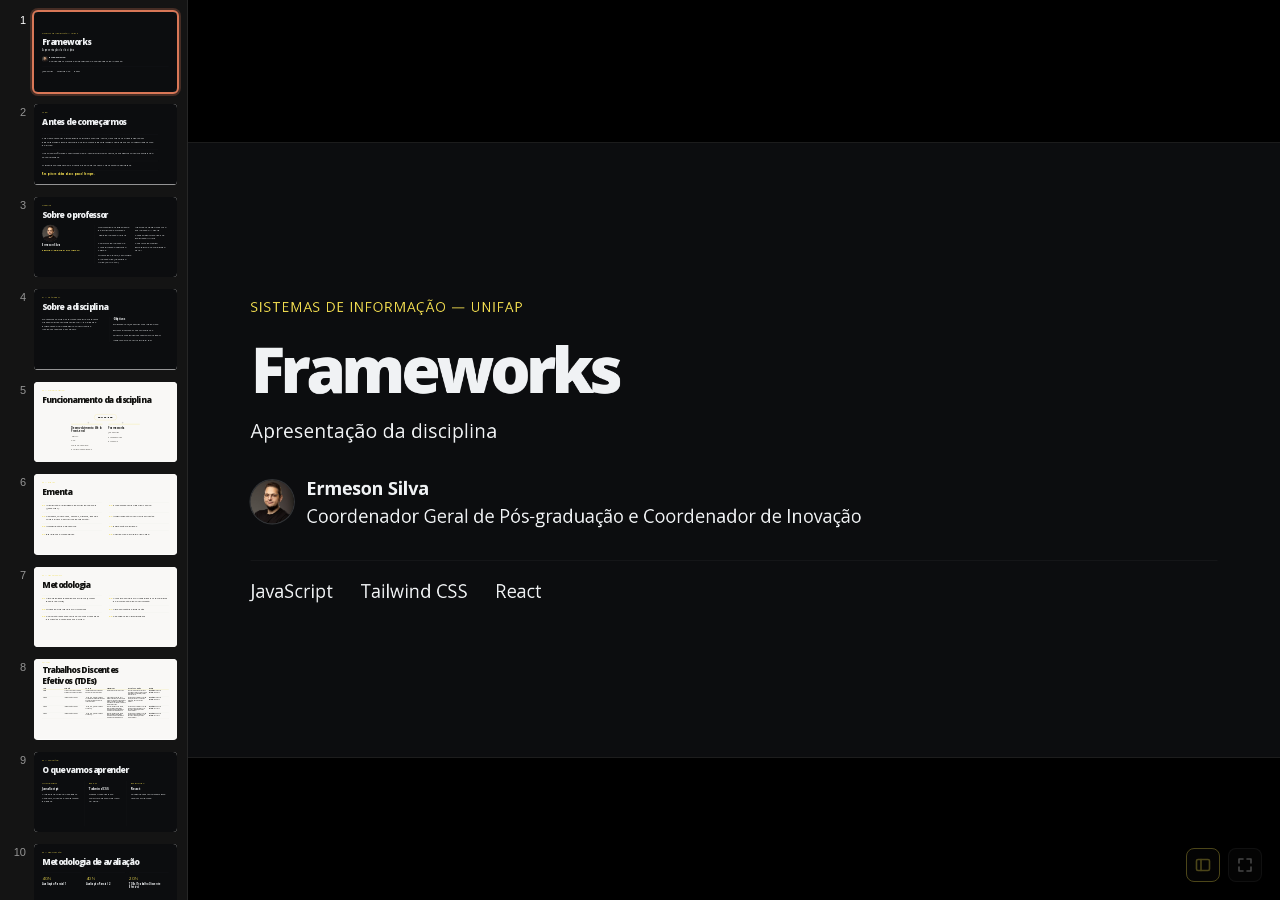
==== commit a982b3dc: "update" ====
--- a/aula01/index.html
+++ b/aula01/index.html
@@ -384,7 +384,7 @@
   </script>
 
   <script type="__bundler/template">
-"<!DOCTYPE html>\n<html><head>\n<meta charset=\"utf-8\">\n<meta name=\"viewport\" content=\"width=device-width, initial-scale=1\">\n<script src=\"81a98425-9fb8-4ea7-a5a3-e659338f041b\"><\u002Fscript>\n\n<\u002Fhead>\n<body>\n<x-dc>\n<helmet>\n<link rel=\"preconnect\" href=\"https://fonts.googleapis.com\">\n<style>/* cyrillic-ext */\n@font-face {\n  font-family: 'Open Sans';\n  font-style: normal;\n  font-weight: 400;\n  font-stretch: 100%;\n  font-display: swap;\n  src: url(\"b779e10c-f47a-46a4-a87f-589af959769a\") format('woff2');\n  unicode-range: U+0460-052F, U+1C80-1C8A, U+20B4, U+2DE0-2DFF, U+A640-A69F, U+FE2E-FE2F;\n}\n/* cyrillic */\n@font-face {\n  font-family: 'Open Sans';\n  font-style: normal;\n  font-weight: 400;\n  font-stretch: 100%;\n  font-display: swap;\n  src: url(\"6631ca22-a98d-494e-8614-1e2d64ba7586\") format('woff2');\n  unicode-range: U+0301, U+0400-045F, U+0490-0491, U+04B0-04B1, U+2116;\n}\n/* greek-ext */\n@font-face {\n  font-family: 'Open Sans';\n  font-style: normal;\n  font-weight: 400;\n  font-stretch: 100%;\n  font-display: swap;\n  src: url(\"bca8b7fb-06a5-4a83-8cba-7916009aff95\") format('woff2');\n  unicode-range: U+1F00-1FFF;\n}\n/* greek */\n@font-face {\n  font-family: 'Open Sans';\n  font-style: normal;\n  font-weight: 400;\n  font-stretch: 100%;\n  font-display: swap;\n  src: url(\"a4cd5610-f467-4873-9c06-396423149770\") format('woff2');\n  unicode-range: U+0370-0377, U+037A-037F, U+0384-038A, U+038C, U+038E-03A1, U+03A3-03FF;\n}\n/* hebrew */\n@font-face {\n  font-family: 'Open Sans';\n  font-style: normal;\n  font-weight: 400;\n  font-stretch: 100%;\n  font-display: swap;\n  src: url(\"c7bd4b4e-d664-45ef-b632-9031188038d4\") format('woff2');\n  unicode-range: U+0307-0308, U+0590-05FF, U+200C-2010, U+20AA, U+25CC, U+FB1D-FB4F;\n}\n/* math */\n@font-face {\n  font-family: 'Open Sans';\n  font-style: normal;\n  font-weight: 400;\n  font-stretch: 100%;\n  font-display: swap;\n  src: url(\"946d5529-c882-4b34-8b77-04f31b63cac6\") format('woff2');\n  unicode-range: U+0302-0303, U+0305, U+0307-0308, U+0310, U+0312, U+0315, U+031A, U+0326-0327, U+032C, U+032F-0330, U+0332-0333, U+0338, U+033A, U+0346, U+034D, U+0391-03A1, U+03A3-03A9, U+03B1-03C9, U+03D1, U+03D5-03D6, U+03F0-03F1, U+03F4-03F5, U+2016-2017, U+2034-2038, U+203C, U+2040, U+2043, U+2047, U+2050, U+2057, U+205F, U+2070-2071, U+2074-208E, U+2090-209C, U+20D0-20DC, U+20E1, U+20E5-20EF, U+2100-2112, U+2114-2115, U+2117-2121, U+2123-214F, U+2190, U+2192, U+2194-21AE, U+21B0-21E5, U+21F1-21F2, U+21F4-2211, U+2213-2214, U+2216-22FF, U+2308-230B, U+2310, U+2319, U+231C-2321, U+2336-237A, U+237C, U+2395, U+239B-23B7, U+23D0, U+23DC-23E1, U+2474-2475, U+25AF, U+25B3, U+25B7, U+25BD, U+25C1, U+25CA, U+25CC, U+25FB, U+266D-266F, U+27C0-27FF, U+2900-2AFF, U+2B0E-2B11, U+2B30-2B4C, U+2BFE, U+3030, U+FF5B, U+FF5D, U+1D400-1D7FF, U+1EE00-1EEFF;\n}\n/* symbols */\n@font-face {\n  font-family: 'Open Sans';\n  font-style: normal;\n  font-weight: 400;\n  font-stretch: 100%;\n  font-display: swap;\n  src: url(\"2734c5b9-5522-4d8e-a7d8-ca6b232c57c2\") format('woff2');\n  unicode-range: U+0001-000C, U+000E-001F, U+007F-009F, U+20DD-20E0, U+20E2-20E4, U+2150-218F, U+2190, U+2192, U+2194-2199, U+21AF, U+21E6-21F0, U+21F3, U+2218-2219, U+2299, U+22C4-22C6, U+2300-243F, U+2440-244A, U+2460-24FF, U+25A0-27BF, U+2800-28FF, U+2921-2922, U+2981, U+29BF, U+29EB, U+2B00-2BFF, U+4DC0-4DFF, U+FFF9-FFFB, U+10140-1018E, U+10190-1019C, U+101A0, U+101D0-101FD, U+102E0-102FB, U+10E60-10E7E, U+1D2C0-1D2D3, U+1D2E0-1D37F, U+1F000-1F0FF, U+1F100-1F1AD, U+1F1E6-1F1FF, U+1F30D-1F30F, U+1F315, U+1F31C, U+1F31E, U+1F320-1F32C, U+1F336, U+1F378, U+1F37D, U+1F382, U+1F393-1F39F, U+1F3A7-1F3A8, U+1F3AC-1F3AF, U+1F3C2, U+1F3C4-1F3C6, U+1F3CA-1F3CE, U+1F3D4-1F3E0, U+1F3ED, U+1F3F1-1F3F3, U+1F3F5-1F3F7, U+1F408, U+1F415, U+1F41F, U+1F426, U+1F43F, U+1F441-1F442, U+1F444, U+1F446-1F449, U+1F44C-1F44E, U+1F453, U+1F46A, U+1F47D, U+1F4A3, U+1F4B0, U+1F4B3, U+1F4B9, U+1F4BB, U+1F4BF, U+1F4C8-1F4CB, U+1F4D6, U+1F4DA, U+1F4DF, U+1F4E3-1F4E6, U+1F4EA-1F4ED, U+1F4F7, U+1F4F9-1F4FB, U+1F4FD-1F4FE, U+1F503, U+1F507-1F50B, U+1F50D, U+1F512-1F513, U+1F53E-1F54A, U+1F54F-1F5FA, U+1F610, U+1F650-1F67F, U+1F687, U+1F68D, U+1F691, U+1F694, U+1F698, U+1F6AD, U+1F6B2, U+1F6B9-1F6BA, U+1F6BC, U+1F6C6-1F6CF, U+1F6D3-1F6D7, U+1F6E0-1F6EA, U+1F6F0-1F6F3, U+1F6F7-1F6FC, U+1F700-1F7FF, U+1F800-1F80B, U+1F810-1F847, U+1F850-1F859, U+1F860-1F887, U+1F890-1F8AD, U+1F8B0-1F8BB, U+1F8C0-1F8C1, U+1F900-1F90B, U+1F93B, U+1F946, U+1F984, U+1F996, U+1F9E9, U+1FA00-1FA6F, U+1FA70-1FA7C, U+1FA80-1FA89, U+1FA8F-1FAC6, U+1FACE-1FADC, U+1FADF-1FAE9, U+1FAF0-1FAF8, U+1FB00-1FBFF;\n}\n/* vietnamese */\n@font-face {\n  font-family: 'Open Sans';\n  font-style: normal;\n  font-weight: 400;\n  font-stretch: 100%;\n  font-display: swap;\n  src: url(\"a288039d-5766-4a14-914e-af6717b36e1f\") format('woff2');\n  unicode-range: U+0102-0103, U+0110-0111, U+0128-0129, U+0168-0169, U+01A0-01A1, U+01AF-01B0, U+0300-0301, U+0303-0304, U+0308-0309, U+0323, U+0329, U+1EA0-1EF9, U+20AB;\n}\n/* latin-ext */\n@font-face {\n  font-family: 'Open Sans';\n  font-style: normal;\n  font-weight: 400;\n  font-stretch: 100%;\n  font-display: swap;\n  src: url(\"c603d5d0-aa87-4eaf-a61f-85b0a5776c3f\") format('woff2');\n  unicode-range: U+0100-02BA, U+02BD-02C5, U+02C7-02CC, U+02CE-02D7, U+02DD-02FF, U+0304, U+0308, U+0329, U+1D00-1DBF, U+1E00-1E9F, U+1EF2-1EFF, U+2020, U+20A0-20AB, U+20AD-20C0, U+2113, U+2C60-2C7F, U+A720-A7FF;\n}\n/* latin */\n@font-face {\n  font-family: 'Open Sans';\n  font-style: normal;\n  font-weight: 400;\n  font-stretch: 100%;\n  font-display: swap;\n  src: url(\"9b8a5c65-27bd-4465-8284-9a17ebf31654\") format('woff2');\n  unicode-range: U+0000-00FF, U+0131, U+0152-0153, U+02BB-02BC, U+02C6, U+02DA, U+02DC, U+0304, U+0308, U+0329, U+2000-206F, U+20AC, U+2122, U+2191, U+2193, U+2212, U+2215, U+FEFF, U+FFFD;\n}\n/* cyrillic-ext */\n@font-face {\n  font-family: 'Open Sans';\n  font-style: normal;\n  font-weight: 500;\n  font-stretch: 100%;\n  font-display: swap;\n  src: url(\"b779e10c-f47a-46a4-a87f-589af959769a\") format('woff2');\n  unicode-range: U+0460-052F, U+1C80-1C8A, U+20B4, U+2DE0-2DFF, U+A640-A69F, U+FE2E-FE2F;\n}\n/* cyrillic */\n@font-face {\n  font-family: 'Open Sans';\n  font-style: normal;\n  font-weight: 500;\n  font-stretch: 100%;\n  font-display: swap;\n  src: url(\"6631ca22-a98d-494e-8614-1e2d64ba7586\") format('woff2');\n  unicode-range: U+0301, U+0400-045F, U+0490-0491, U+04B0-04B1, U+2116;\n}\n/* greek-ext */\n@font-face {\n  font-family: 'Open Sans';\n  font-style: normal;\n  font-weight: 500;\n  font-stretch: 100%;\n  font-display: swap;\n  src: url(\"bca8b7fb-06a5-4a83-8cba-7916009aff95\") format('woff2');\n  unicode-range: U+1F00-1FFF;\n}\n/* greek */\n@font-face {\n  font-family: 'Open Sans';\n  font-style: normal;\n  font-weight: 500;\n  font-stretch: 100%;\n  font-display: swap;\n  src: url(\"a4cd5610-f467-4873-9c06-396423149770\") format('woff2');\n  unicode-range: U+0370-0377, U+037A-037F, U+0384-038A, U+038C, U+038E-03A1, U+03A3-03FF;\n}\n/* hebrew */\n@font-face {\n  font-family: 'Open Sans';\n  font-style: normal;\n  font-weight: 500;\n  font-stretch: 100%;\n  font-display: swap;\n  src: url(\"c7bd4b4e-d664-45ef-b632-9031188038d4\") format('woff2');\n  unicode-range: U+0307-0308, U+0590-05FF, U+200C-2010, U+20AA, U+25CC, U+FB1D-FB4F;\n}\n/* math */\n@font-face {\n  font-family: 'Open Sans';\n  font-style: normal;\n  font-weight: 500;\n  font-stretch: 100%;\n  font-display: swap;\n  src: url(\"946d5529-c882-4b34-8b77-04f31b63cac6\") format('woff2');\n  unicode-range: U+0302-0303, U+0305, U+0307-0308, U+0310, U+0312, U+0315, U+031A, U+0326-0327, U+032C, U+032F-0330, U+0332-0333, U+0338, U+033A, U+0346, U+034D, U+0391-03A1, U+03A3-03A9, U+03B1-03C9, U+03D1, U+03D5-03D6, U+03F0-03F1, U+03F4-03F5, U+2016-2017, U+2034-2038, U+203C, U+2040, U+2043, U+2047, U+2050, U+2057, U+205F, U+2070-2071, U+2074-208E, U+2090-209C, U+20D0-20DC, U+20E1, U+20E5-20EF, U+2100-2112, U+2114-2115, U+2117-2121, U+2123-214F, U+2190, U+2192, U+2194-21AE, U+21B0-21E5, U+21F1-21F2, U+21F4-2211, U+2213-2214, U+2216-22FF, U+2308-230B, U+2310, U+2319, U+231C-2321, U+2336-237A, U+237C, U+2395, U+239B-23B7, U+23D0, U+23DC-23E1, U+2474-2475, U+25AF, U+25B3, U+25B7, U+25BD, U+25C1, U+25CA, U+25CC, U+25FB, U+266D-266F, U+27C0-27FF, U+2900-2AFF, U+2B0E-2B11, U+2B30-2B4C, U+2BFE, U+3030, U+FF5B, U+FF5D, U+1D400-1D7FF, U+1EE00-1EEFF;\n}\n/* symbols */\n@font-face {\n  font-family: 'Open Sans';\n  font-style: normal;\n  font-weight: 500;\n  font-stretch: 100%;\n  font-display: swap;\n  src: url(\"2734c5b9-5522-4d8e-a7d8-ca6b232c57c2\") format('woff2');\n  unicode-range: U+0001-000C, U+000E-001F, U+007F-009F, U+20DD-20E0, U+20E2-20E4, U+2150-218F, U+2190, U+2192, U+2194-2199, U+21AF, U+21E6-21F0, U+21F3, U+2218-2219, U+2299, U+22C4-22C6, U+2300-243F, U+2440-244A, U+2460-24FF, U+25A0-27BF, U+2800-28FF, U+2921-2922, U+2981, U+29BF, U+29EB, U+2B00-2BFF, U+4DC0-4DFF, U+FFF9-FFFB, U+10140-1018E, U+10190-1019C, U+101A0, U+101D0-101FD, U+102E0-102FB, U+10E60-10E7E, U+1D2C0-1D2D3, U+1D2E0-1D37F, U+1F000-1F0FF, U+1F100-1F1AD, U+1F1E6-1F1FF, U+1F30D-1F30F, U+1F315, U+1F31C, U+1F31E, U+1F320-1F32C, U+1F336, U+1F378, U+1F37D, U+1F382, U+1F393-1F39F, U+1F3A7-1F3A8, U+1F3AC-1F3AF, U+1F3C2, U+1F3C4-1F3C6, U+1F3CA-1F3CE, U+1F3D4-1F3E0, U+1F3ED, U+1F3F1-1F3F3, U+1F3F5-1F3F7, U+1F408, U+1F415, U+1F41F, U+1F426, U+1F43F, U+1F441-1F442, U+1F444, U+1F446-1F449, U+1F44C-1F44E, U+1F453, U+1F46A, U+1F47D, U+1F4A3, U+1F4B0, U+1F4B3, U+1F4B9, U+1F4BB, U+1F4BF, U+1F4C8-1F4CB, U+1F4D6, U+1F4DA, U+1F4DF, U+1F4E3-1F4E6, U+1F4EA-1F4ED, U+1F4F7, U+1F4F9-1F4FB, U+1F4FD-1F4FE, U+1F503, U+1F507-1F50B, U+1F50D, U+1F512-1F513, U+1F53E-1F54A, U+1F54F-1F5FA, U+1F610, U+1F650-1F67F, U+1F687, U+1F68D, U+1F691, U+1F694, U+1F698, U+1F6AD, U+1F6B2, U+1F6B9-1F6BA, U+1F6BC, U+1F6C6-1F6CF, U+1F6D3-1F6D7, U+1F6E0-1F6EA, U+1F6F0-1F6F3, U+1F6F7-1F6FC, U+1F700-1F7FF, U+1F800-1F80B, U+1F810-1F847, U+1F850-1F859, U+1F860-1F887, U+1F890-1F8AD, U+1F8B0-1F8BB, U+1F8C0-1F8C1, U+1F900-1F90B, U+1F93B, U+1F946, U+1F984, U+1F996, U+1F9E9, U+1FA00-1FA6F, U+1FA70-1FA7C, U+1FA80-1FA89, U+1FA8F-1FAC6, U+1FACE-1FADC, U+1FADF-1FAE9, U+1FAF0-1FAF8, U+1FB00-1FBFF;\n}\n/* vietnamese */\n@font-face {\n  font-family: 'Open Sans';\n  font-style: normal;\n  font-weight: 500;\n  font-stretch: 100%;\n  font-display: swap;\n  src: url(\"a288039d-5766-4a14-914e-af6717b36e1f\") format('woff2');\n  unicode-range: U+0102-0103, U+0110-0111, U+0128-0129, U+0168-0169, U+01A0-01A1, U+01AF-01B0, U+0300-0301, U+0303-0304, U+0308-0309, U+0323, U+0329, U+1EA0-1EF9, U+20AB;\n}\n/* latin-ext */\n@font-face {\n  font-family: 'Open Sans';\n  font-style: normal;\n  font-weight: 500;\n  font-stretch: 100%;\n  font-display: swap;\n  src: url(\"c603d5d0-aa87-4eaf-a61f-85b0a5776c3f\") format('woff2');\n  unicode-range: U+0100-02BA, U+02BD-02C5, U+02C7-02CC, U+02CE-02D7, U+02DD-02FF, U+0304, U+0308, U+0329, U+1D00-1DBF, U+1E00-1E9F, U+1EF2-1EFF, U+2020, U+20A0-20AB, U+20AD-20C0, U+2113, U+2C60-2C7F, U+A720-A7FF;\n}\n/* latin */\n@font-face {\n  font-family: 'Open Sans';\n  font-style: normal;\n  font-weight: 500;\n  font-stretch: 100%;\n  font-display: swap;\n  src: url(\"9b8a5c65-27bd-4465-8284-9a17ebf31654\") format('woff2');\n  unicode-range: U+0000-00FF, U+0131, U+0152-0153, U+02BB-02BC, U+02C6, U+02DA, U+02DC, U+0304, U+0308, U+0329, U+2000-206F, U+20AC, U+2122, U+2191, U+2193, U+2212, U+2215, U+FEFF, U+FFFD;\n}\n/* cyrillic-ext */\n@font-face {\n  font-family: 'Open Sans';\n  font-style: normal;\n  font-weight: 600;\n  font-stretch: 100%;\n  font-display: swap;\n  src: url(\"b779e10c-f47a-46a4-a87f-589af959769a\") format('woff2');\n  unicode-range: U+0460-052F, U+1C80-1C8A, U+20B4, U+2DE0-2DFF, U+A640-A69F, U+FE2E-FE2F;\n}\n/* cyrillic */\n@font-face {\n  font-family: 'Open Sans';\n  font-style: normal;\n  font-weight: 600;\n  font-stretch: 100%;\n  font-display: swap;\n  src: url(\"6631ca22-a98d-494e-8614-1e2d64ba7586\") format('woff2');\n  unicode-range: U+0301, U+0400-045F, U+0490-0491, U+04B0-04B1, U+2116;\n}\n/* greek-ext */\n@font-face {\n  font-family: 'Open Sans';\n  font-style: normal;\n  font-weight: 600;\n  font-stretch: 100%;\n  font-display: swap;\n  src: url(\"bca8b7fb-06a5-4a83-8cba-7916009aff95\") format('woff2');\n  unicode-range: U+1F00-1FFF;\n}\n/* greek */\n@font-face {\n  font-family: 'Open Sans';\n  font-style: normal;\n  font-weight: 600;\n  font-stretch: 100%;\n  font-display: swap;\n  src: url(\"a4cd5610-f467-4873-9c06-396423149770\") format('woff2');\n  unicode-range: U+0370-0377, U+037A-037F, U+0384-038A, U+038C, U+038E-03A1, U+03A3-03FF;\n}\n/* hebrew */\n@font-face {\n  font-family: 'Open Sans';\n  font-style: normal;\n  font-weight: 600;\n  font-stretch: 100%;\n  font-display: swap;\n  src: url(\"c7bd4b4e-d664-45ef-b632-9031188038d4\") format('woff2');\n  unicode-range: U+0307-0308, U+0590-05FF, U+200C-2010, U+20AA, U+25CC, U+FB1D-FB4F;\n}\n/* math */\n@font-face {\n  font-family: 'Open Sans';\n  font-style: normal;\n  font-weight: 600;\n  font-stretch: 100%;\n  font-display: swap;\n  src: url(\"946d5529-c882-4b34-8b77-04f31b63cac6\") format('woff2');\n  unicode-range: U+0302-0303, U+0305, U+0307-0308, U+0310, U+0312, U+0315, U+031A, U+0326-0327, U+032C, U+032F-0330, U+0332-0333, U+0338, U+033A, U+0346, U+034D, U+0391-03A1, U+03A3-03A9, U+03B1-03C9, U+03D1, U+03D5-03D6, U+03F0-03F1, U+03F4-03F5, U+2016-2017, U+2034-2038, U+203C, U+2040, U+2043, U+2047, U+2050, U+2057, U+205F, U+2070-2071, U+2074-208E, U+2090-209C, U+20D0-20DC, U+20E1, U+20E5-20EF, U+2100-2112, U+2114-2115, U+2117-2121, U+2123-214F, U+2190, U+2192, U+2194-21AE, U+21B0-21E5, U+21F1-21F2, U+21F4-2211, U+2213-2214, U+2216-22FF, U+2308-230B, U+2310, U+2319, U+231C-2321, U+2336-237A, U+237C, U+2395, U+239B-23B7, U+23D0, U+23DC-23E1, U+2474-2475, U+25AF, U+25B3, U+25B7, U+25BD, U+25C1, U+25CA, U+25CC, U+25FB, U+266D-266F, U+27C0-27FF, U+2900-2AFF, U+2B0E-2B11, U+2B30-2B4C, U+2BFE, U+3030, U+FF5B, U+FF5D, U+1D400-1D7FF, U+1EE00-1EEFF;\n}\n/* symbols */\n@font-face {\n  font-family: 'Open Sans';\n  font-style: normal;\n  font-weight: 600;\n  font-stretch: 100%;\n  font-display: swap;\n  src: url(\"2734c5b9-5522-4d8e-a7d8-ca6b232c57c2\") format('woff2');\n  unicode-range: U+0001-000C, U+000E-001F, U+007F-009F, U+20DD-20E0, U+20E2-20E4, U+2150-218F, U+2190, U+2192, U+2194-2199, U+21AF, U+21E6-21F0, U+21F3, U+2218-2219, U+2299, U+22C4-22C6, U+2300-243F, U+2440-244A, U+2460-24FF, U+25A0-27BF, U+2800-28FF, U+2921-2922, U+2981, U+29BF, U+29EB, U+2B00-2BFF, U+4DC0-4DFF, U+FFF9-FFFB, U+10140-1018E, U+10190-1019C, U+101A0, U+101D0-101FD, U+102E0-102FB, U+10E60-10E7E, U+1D2C0-1D2D3, U+1D2E0-1D37F, U+1F000-1F0FF, U+1F100-1F1AD, U+1F1E6-1F1FF, U+1F30D-1F30F, U+1F315, U+1F31C, U+1F31E, U+1F320-1F32C, U+1F336, U+1F378, U+1F37D, U+1F382, U+1F393-1F39F, U+1F3A7-1F3A8, U+1F3AC-1F3AF, U+1F3C2, U+1F3C4-1F3C6, U+1F3CA-1F3CE, U+1F3D4-1F3E0, U+1F3ED, U+1F3F1-1F3F3, U+1F3F5-1F3F7, U+1F408, U+1F415, U+1F41F, U+1F426, U+1F43F, U+1F441-1F442, U+1F444, U+1F446-1F449, U+1F44C-1F44E, U+1F453, U+1F46A, U+1F47D, U+1F4A3, U+1F4B0, U+1F4B3, U+1F4B9, U+1F4BB, U+1F4BF, U+1F4C8-1F4CB, U+1F4D6, U+1F4DA, U+1F4DF, U+1F4E3-1F4E6, U+1F4EA-1F4ED, U+1F4F7, U+1F4F9-1F4FB, U+1F4FD-1F4FE, U+1F503, U+1F507-1F50B, U+1F50D, U+1F512-1F513, U+1F53E-1F54A, U+1F54F-1F5FA, U+1F610, U+1F650-1F67F, U+1F687, U+1F68D, U+1F691, U+1F694, U+1F698, U+1F6AD, U+1F6B2, U+1F6B9-1F6BA, U+1F6BC, U+1F6C6-1F6CF, U+1F6D3-1F6D7, U+1F6E0-1F6EA, U+1F6F0-1F6F3, U+1F6F7-1F6FC, U+1F700-1F7FF, U+1F800-1F80B, U+1F810-1F847, U+1F850-1F859, U+1F860-1F887, U+1F890-1F8AD, U+1F8B0-1F8BB, U+1F8C0-1F8C1, U+1F900-1F90B, U+1F93B, U+1F946, U+1F984, U+1F996, U+1F9E9, U+1FA00-1FA6F, U+1FA70-1FA7C, U+1FA80-1FA89, U+1FA8F-1FAC6, U+1FACE-1FADC, U+1FADF-1FAE9, U+1FAF0-1FAF8, U+1FB00-1FBFF;\n}\n/* vietnamese */\n@font-face {\n  font-family: 'Open Sans';\n  font-style: normal;\n  font-weight: 600;\n  font-stretch: 100%;\n  font-display: swap;\n  src: url(\"a288039d-5766-4a14-914e-af6717b36e1f\") format('woff2');\n  unicode-range: U+0102-0103, U+0110-0111, U+0128-0129, U+0168-0169, U+01A0-01A1, U+01AF-01B0, U+0300-0301, U+0303-0304, U+0308-0309, U+0323, U+0329, U+1EA0-1EF9, U+20AB;\n}\n/* latin-ext */\n@font-face {\n  font-family: 'Open Sans';\n  font-style: normal;\n  font-weight: 600;\n  font-stretch: 100%;\n  font-display: swap;\n  src: url(\"c603d5d0-aa87-4eaf-a61f-85b0a5776c3f\") format('woff2');\n  unicode-range: U+0100-02BA, U+02BD-02C5, U+02C7-02CC, U+02CE-02D7, U+02DD-02FF, U+0304, U+0308, U+0329, U+1D00-1DBF, U+1E00-1E9F, U+1EF2-1EFF, U+2020, U+20A0-20AB, U+20AD-20C0, U+2113, U+2C60-2C7F, U+A720-A7FF;\n}\n/* latin */\n@font-face {\n  font-family: 'Open Sans';\n  font-style: normal;\n  font-weight: 600;\n  font-stretch: 100%;\n  font-display: swap;\n  src: url(\"9b8a5c65-27bd-4465-8284-9a17ebf31654\") format('woff2');\n  unicode-range: U+0000-00FF, U+0131, U+0152-0153, U+02BB-02BC, U+02C6, U+02DA, U+02DC, U+0304, U+0308, U+0329, U+2000-206F, U+20AC, U+2122, U+2191, U+2193, U+2212, U+2215, U+FEFF, U+FFFD;\n}\n/* cyrillic-ext */\n@font-face {\n  font-family: 'Open Sans';\n  font-style: normal;\n  font-weight: 700;\n  font-stretch: 100%;\n  font-display: swap;\n  src: url(\"b779e10c-f47a-46a4-a87f-589af959769a\") format('woff2');\n  unicode-range: U+0460-052F, U+1C80-1C8A, U+20B4, U+2DE0-2DFF, U+A640-A69F, U+FE2E-FE2F;\n}\n/* cyrillic */\n@font-face {\n  font-family: 'Open Sans';\n  font-style: normal;\n  font-weight: 700;\n  font-stretch: 100%;\n  font-display: swap;\n  src: url(\"6631ca22-a98d-494e-8614-1e2d64ba7586\") format('woff2');\n  unicode-range: U+0301, U+0400-045F, U+0490-0491, U+04B0-04B1, U+2116;\n}\n/* greek-ext */\n@font-face {\n  font-family: 'Open Sans';\n  font-style: normal;\n  font-weight: 700;\n  font-stretch: 100%;\n  font-display: swap;\n  src: url(\"bca8b7fb-06a5-4a83-8cba-7916009aff95\") format('woff2');\n  unicode-range: U+1F00-1FFF;\n}\n/* greek */\n@font-face {\n  font-family: 'Open Sans';\n  font-style: normal;\n  font-weight: 700;\n  font-stretch: 100%;\n  font-display: swap;\n  src: url(\"a4cd5610-f467-4873-9c06-396423149770\") format('woff2');\n  unicode-range: U+0370-0377, U+037A-037F, U+0384-038A, U+038C, U+038E-03A1, U+03A3-03FF;\n}\n/* hebrew */\n@font-face {\n  font-family: 'Open Sans';\n  font-style: normal;\n  font-weight: 700;\n  font-stretch: 100%;\n  font-display: swap;\n  src: url(\"c7bd4b4e-d664-45ef-b632-9031188038d4\") format('woff2');\n  unicode-range: U+0307-0308, U+0590-05FF, U+200C-2010, U+20AA, U+25CC, U+FB1D-FB4F;\n}\n/* math */\n@font-face {\n  font-family: 'Open Sans';\n  font-style: normal;\n  font-weight: 700;\n  font-stretch: 100%;\n  font-display: swap;\n  src: url(\"946d5529-c882-4b34-8b77-04f31b63cac6\") format('woff2');\n  unicode-range: U+0302-0303, U+0305, U+0307-0308, U+0310, U+0312, U+0315, U+031A, U+0326-0327, U+032C, U+032F-0330, U+0332-0333, U+0338, U+033A, U+0346, U+034D, U+0391-03A1, U+03A3-03A9, U+03B1-03C9, U+03D1, U+03D5-03D6, U+03F0-03F1, U+03F4-03F5, U+2016-2017, U+2034-2038, U+203C, U+2040, U+2043, U+2047, U+2050, U+2057, U+205F, U+2070-2071, U+2074-208E, U+2090-209C, U+20D0-20DC, U+20E1, U+20E5-20EF, U+2100-2112, U+2114-2115, U+2117-2121, U+2123-214F, U+2190, U+2192, U+2194-21AE, U+21B0-21E5, U+21F1-21F2, U+21F4-2211, U+2213-2214, U+2216-22FF, U+2308-230B, U+2310, U+2319, U+231C-2321, U+2336-237A, U+237C, U+2395, U+239B-23B7, U+23D0, U+23DC-23E1, U+2474-2475, U+25AF, U+25B3, U+25B7, U+25BD, U+25C1, U+25CA, U+25CC, U+25FB, U+266D-266F, U+27C0-27FF, U+2900-2AFF, U+2B0E-2B11, U+2B30-2B4C, U+2BFE, U+3030, U+FF5B, U+FF5D, U+1D400-1D7FF, U+1EE00-1EEFF;\n}\n/* symbols */\n@font-face {\n  font-family: 'Open Sans';\n  font-style: normal;\n  font-weight: 700;\n  font-stretch: 100%;\n  font-display: swap;\n  src: url(\"2734c5b9-5522-4d8e-a7d8-ca6b232c57c2\") format('woff2');\n  unicode-range: U+0001-000C, U+000E-001F, U+007F-009F, U+20DD-20E0, U+20E2-20E4, U+2150-218F, U+2190, U+2192, U+2194-2199, U+21AF, U+21E6-21F0, U+21F3, U+2218-2219, U+2299, U+22C4-22C6, U+2300-243F, U+2440-244A, U+2460-24FF, U+25A0-27BF, U+2800-28FF, U+2921-2922, U+2981, U+29BF, U+29EB, U+2B00-2BFF, U+4DC0-4DFF, U+FFF9-FFFB, U+10140-1018E, U+10190-1019C, U+101A0, U+101D0-101FD, U+102E0-102FB, U+10E60-10E7E, U+1D2C0-1D2D3, U+1D2E0-1D37F, U+1F000-1F0FF, U+1F100-1F1AD, U+1F1E6-1F1FF, U+1F30D-1F30F, U+1F315, U+1F31C, U+1F31E, U+1F320-1F32C, U+1F336, U+1F378, U+1F37D, U+1F382, U+1F393-1F39F, U+1F3A7-1F3A8, U+1F3AC-1F3AF, U+1F3C2, U+1F3C4-1F3C6, U+1F3CA-1F3CE, U+1F3D4-1F3E0, U+1F3ED, U+1F3F1-1F3F3, U+1F3F5-1F3F7, U+1F408, U+1F415, U+1F41F, U+1F426, U+1F43F, U+1F441-1F442, U+1F444, U+1F446-1F449, U+1F44C-1F44E, U+1F453, U+1F46A, U+1F47D, U+1F4A3, U+1F4B0, U+1F4B3, U+1F4B9, U+1F4BB, U+1F4BF, U+1F4C8-1F4CB, U+1F4D6, U+1F4DA, U+1F4DF, U+1F4E3-1F4E6, U+1F4EA-1F4ED, U+1F4F7, U+1F4F9-1F4FB, U+1F4FD-1F4FE, U+1F503, U+1F507-1F50B, U+1F50D, U+1F512-1F513, U+1F53E-1F54A, U+1F54F-1F5FA, U+1F610, U+1F650-1F67F, U+1F687, U+1F68D, U+1F691, U+1F694, U+1F698, U+1F6AD, U+1F6B2, U+1F6B9-1F6BA, U+1F6BC, U+1F6C6-1F6CF, U+1F6D3-1F6D7, U+1F6E0-1F6EA, U+1F6F0-1F6F3, U+1F6F7-1F6FC, U+1F700-1F7FF, U+1F800-1F80B, U+1F810-1F847, U+1F850-1F859, U+1F860-1F887, U+1F890-1F8AD, U+1F8B0-1F8BB, U+1F8C0-1F8C1, U+1F900-1F90B, U+1F93B, U+1F946, U+1F984, U+1F996, U+1F9E9, U+1FA00-1FA6F, U+1FA70-1FA7C, U+1FA80-1FA89, U+1FA8F-1FAC6, U+1FACE-1FADC, U+1FADF-1FAE9, U+1FAF0-1FAF8, U+1FB00-1FBFF;\n}\n/* vietnamese */\n@font-face {\n  font-family: 'Open Sans';\n  font-style: normal;\n  font-weight: 700;\n  font-stretch: 100%;\n  font-display: swap;\n  src: url(\"a288039d-5766-4a14-914e-af6717b36e1f\") format('woff2');\n  unicode-range: U+0102-0103, U+0110-0111, U+0128-0129, U+0168-0169, U+01A0-01A1, U+01AF-01B0, U+0300-0301, U+0303-0304, U+0308-0309, U+0323, U+0329, U+1EA0-1EF9, U+20AB;\n}\n/* latin-ext */\n@font-face {\n  font-family: 'Open Sans';\n  font-style: normal;\n  font-weight: 700;\n  font-stretch: 100%;\n  font-display: swap;\n  src: url(\"c603d5d0-aa87-4eaf-a61f-85b0a5776c3f\") format('woff2');\n  unicode-range: U+0100-02BA, U+02BD-02C5, U+02C7-02CC, U+02CE-02D7, U+02DD-02FF, U+0304, U+0308, U+0329, U+1D00-1DBF, U+1E00-1E9F, U+1EF2-1EFF, U+2020, U+20A0-20AB, U+20AD-20C0, U+2113, U+2C60-2C7F, U+A720-A7FF;\n}\n/* latin */\n@font-face {\n  font-family: 'Open Sans';\n  font-style: normal;\n  font-weight: 700;\n  font-stretch: 100%;\n  font-display: swap;\n  src: url(\"9b8a5c65-27bd-4465-8284-9a17ebf31654\") format('woff2');\n  unicode-range: U+0000-00FF, U+0131, U+0152-0153, U+02BB-02BC, U+02C6, U+02DA, U+02DC, U+0304, U+0308, U+0329, U+2000-206F, U+20AC, U+2122, U+2191, U+2193, U+2212, U+2215, U+FEFF, U+FFFD;\n}\n/* cyrillic-ext */\n@font-face {\n  font-family: 'Open Sans';\n  font-style: normal;\n  font-weight: 800;\n  font-stretch: 100%;\n  font-display: swap;\n  src: url(\"b779e10c-f47a-46a4-a87f-589af959769a\") format('woff2');\n  unicode-range: U+0460-052F, U+1C80-1C8A, U+20B4, U+2DE0-2DFF, U+A640-A69F, U+FE2E-FE2F;\n}\n/* cyrillic */\n@font-face {\n  font-family: 'Open Sans';\n  font-style: normal;\n  font-weight: 800;\n  font-stretch: 100%;\n  font-display: swap;\n  src: url(\"6631ca22-a98d-494e-8614-1e2d64ba7586\") format('woff2');\n  unicode-range: U+0301, U+0400-045F, U+0490-0491, U+04B0-04B1, U+2116;\n}\n/* greek-ext */\n@font-face {\n  font-family: 'Open Sans';\n  font-style: normal;\n  font-weight: 800;\n  font-stretch: 100%;\n  font-display: swap;\n  src: url(\"bca8b7fb-06a5-4a83-8cba-7916009aff95\") format('woff2');\n  unicode-range: U+1F00-1FFF;\n}\n/* greek */\n@font-face {\n  font-family: 'Open Sans';\n  font-style: normal;\n  font-weight: 800;\n  font-stretch: 100%;\n  font-display: swap;\n  src: url(\"a4cd5610-f467-4873-9c06-396423149770\") format('woff2');\n  unicode-range: U+0370-0377, U+037A-037F, U+0384-038A, U+038C, U+038E-03A1, U+03A3-03FF;\n}\n/* hebrew */\n@font-face {\n  font-family: 'Open Sans';\n  font-style: normal;\n  font-weight: 800;\n  font-stretch: 100%;\n  font-display: swap;\n  src: url(\"c7bd4b4e-d664-45ef-b632-9031188038d4\") format('woff2');\n  unicode-range: U+0307-0308, U+0590-05FF, U+200C-2010, U+20AA, U+25CC, U+FB1D-FB4F;\n}\n/* math */\n@font-face {\n  font-family: 'Open Sans';\n  font-style: normal;\n  font-weight: 800;\n  font-stretch: 100%;\n  font-display: swap;\n  src: url(\"946d5529-c882-4b34-8b77-04f31b63cac6\") format('woff2');\n  unicode-range: U+0302-0303, U+0305, U+0307-0308, U+0310, U+0312, U+0315, U+031A, U+0326-0327, U+032C, U+032F-0330, U+0332-0333, U+0338, U+033A, U+0346, U+034D, U+0391-03A1, U+03A3-03A9, U+03B1-03C9, U+03D1, U+03D5-03D6, U+03F0-03F1, U+03F4-03F5, U+2016-2017, U+2034-2038, U+203C, U+2040, U+2043, U+2047, U+2050, U+2057, U+205F, U+2070-2071, U+2074-208E, U+2090-209C, U+20D0-20DC, U+20E1, U+20E5-20EF, U+2100-2112, U+2114-2115, U+2117-2121, U+2123-214F, U+2190, U+2192, U+2194-21AE, U+21B0-21E5, U+21F1-21F2, U+21F4-2211, U+2213-2214, U+2216-22FF, U+2308-230B, U+2310, U+2319, U+231C-2321, U+2336-237A, U+237C, U+2395, U+239B-23B7, U+23D0, U+23DC-23E1, U+2474-2475, U+25AF, U+25B3, U+25B7, U+25BD, U+25C1, U+25CA, U+25CC, U+25FB, U+266D-266F, U+27C0-27FF, U+2900-2AFF, U+2B0E-2B11, U+2B30-2B4C, U+2BFE, U+3030, U+FF5B, U+FF5D, U+1D400-1D7FF, U+1EE00-1EEFF;\n}\n/* symbols */\n@font-face {\n  font-family: 'Open Sans';\n  font-style: normal;\n  font-weight: 800;\n  font-stretch: 100%;\n  font-display: swap;\n  src: url(\"2734c5b9-5522-4d8e-a7d8-ca6b232c57c2\") format('woff2');\n  unicode-range: U+0001-000C, U+000E-001F, U+007F-009F, U+20DD-20E0, U+20E2-20E4, U+2150-218F, U+2190, U+2192, U+2194-2199, U+21AF, U+21E6-21F0, U+21F3, U+2218-2219, U+2299, U+22C4-22C6, U+2300-243F, U+2440-244A, U+2460-24FF, U+25A0-27BF, U+2800-28FF, U+2921-2922, U+2981, U+29BF, U+29EB, U+2B00-2BFF, U+4DC0-4DFF, U+FFF9-FFFB, U+10140-1018E, U+10190-1019C, U+101A0, U+101D0-101FD, U+102E0-102FB, U+10E60-10E7E, U+1D2C0-1D2D3, U+1D2E0-1D37F, U+1F000-1F0FF, U+1F100-1F1AD, U+1F1E6-1F1FF, U+1F30D-1F30F, U+1F315, U+1F31C, U+1F31E, U+1F320-1F32C, U+1F336, U+1F378, U+1F37D, U+1F382, U+1F393-1F39F, U+1F3A7-1F3A8, U+1F3AC-1F3AF, U+1F3C2, U+1F3C4-1F3C6, U+1F3CA-1F3CE, U+1F3D4-1F3E0, U+1F3ED, U+1F3F1-1F3F3, U+1F3F5-1F3F7, U+1F408, U+1F415, U+1F41F, U+1F426, U+1F43F, U+1F441-1F442, U+1F444, U+1F446-1F449, U+1F44C-1F44E, U+1F453, U+1F46A, U+1F47D, U+1F4A3, U+1F4B0, U+1F4B3, U+1F4B9, U+1F4BB, U+1F4BF, U+1F4C8-1F4CB, U+1F4D6, U+1F4DA, U+1F4DF, U+1F4E3-1F4E6, U+1F4EA-1F4ED, U+1F4F7, U+1F4F9-1F4FB, U+1F4FD-1F4FE, U+1F503, U+1F507-1F50B, U+1F50D, U+1F512-1F513, U+1F53E-1F54A, U+1F54F-1F5FA, U+1F610, U+1F650-1F67F, U+1F687, U+1F68D, U+1F691, U+1F694, U+1F698, U+1F6AD, U+1F6B2, U+1F6B9-1F6BA, U+1F6BC, U+1F6C6-1F6CF, U+1F6D3-1F6D7, U+1F6E0-1F6EA, U+1F6F0-1F6F3, U+1F6F7-1F6FC, U+1F700-1F7FF, U+1F800-1F80B, U+1F810-1F847, U+1F850-1F859, U+1F860-1F887, U+1F890-1F8AD, U+1F8B0-1F8BB, U+1F8C0-1F8C1, U+1F900-1F90B, U+1F93B, U+1F946, U+1F984, U+1F996, U+1F9E9, U+1FA00-1FA6F, U+1FA70-1FA7C, U+1FA80-1FA89, U+1FA8F-1FAC6, U+1FACE-1FADC, U+1FADF-1FAE9, U+1FAF0-1FAF8, U+1FB00-1FBFF;\n}\n/* vietnamese */\n@font-face {\n  font-family: 'Open Sans';\n  font-style: normal;\n  font-weight: 800;\n  font-stretch: 100%;\n  font-display: swap;\n  src: url(\"a288039d-5766-4a14-914e-af6717b36e1f\") format('woff2');\n  unicode-range: U+0102-0103, U+0110-0111, U+0128-0129, U+0168-0169, U+01A0-01A1, U+01AF-01B0, U+0300-0301, U+0303-0304, U+0308-0309, U+0323, U+0329, U+1EA0-1EF9, U+20AB;\n}\n/* latin-ext */\n@font-face {\n  font-family: 'Open Sans';\n  font-style: normal;\n  font-weight: 800;\n  font-stretch: 100%;\n  font-display: swap;\n  src: url(\"c603d5d0-aa87-4eaf-a61f-85b0a5776c3f\") format('woff2');\n  unicode-range: U+0100-02BA, U+02BD-02C5, U+02C7-02CC, U+02CE-02D7, U+02DD-02FF, U+0304, U+0308, U+0329, U+1D00-1DBF, U+1E00-1E9F, U+1EF2-1EFF, U+2020, U+20A0-20AB, U+20AD-20C0, U+2113, U+2C60-2C7F, U+A720-A7FF;\n}\n/* latin */\n@font-face {\n  font-family: 'Open Sans';\n  font-style: normal;\n  font-weight: 800;\n  font-stretch: 100%;\n  font-display: swap;\n  src: url(\"9b8a5c65-27bd-4465-8284-9a17ebf31654\") format('woff2');\n  unicode-range: U+0000-00FF, U+0131, U+0152-0153, U+02BB-02BC, U+02C6, U+02DA, U+02DC, U+0304, U+0308, U+0329, U+2000-206F, U+20AC, U+2122, U+2191, U+2193, U+2212, U+2215, U+FEFF, U+FFFD;\n}\n<\u002Fstyle>\n<style>\n  :root{\n    --bg:oklch(0.16 0.004 260);\n    --bg-alt:oklch(0.205 0.005 260);\n    --line:oklch(0.32 0.006 260);\n    --ink:oklch(0.96 0.003 260);\n    --ink-dim:var(--ink);\n    --ink-faint:var(--ink);\n    --accent:#F0DB4F;\n    --bg-light:oklch(0.98 0.003 95);\n    --line-light:oklch(0.85 0.006 95);\n    --ink-black:oklch(0.18 0.004 95);\n    --ink-black-dim:oklch(0.42 0.006 95);\n    --font-sans:'Open Sans',sans-serif;\n    --font-mono:'Open Sans',sans-serif;\n    --type-kicker:24px;\n    --type-title:84px;\n    --type-h2:56px;\n    --type-subtitle:34px;\n    --type-body:2em;\n    --type-small:2em;\n    --pad-x:110px;\n    --pad-top:90px;\n    --pad-bottom:80px;\n    --gap-title:44px;\n    --gap-item:26px;\n  }\n  body{margin:0;background:var(--bg);}\n  ::selection{background:var(--accent);color:var(--bg);}\n<\u002Fstyle>\n<\u002Fhelmet>\n<x-import component-from-global-scope=\"deck-stage\" from=\"7ea2f979-0233-4ac3-a95a-c79a2bb369de#/deck-stage.js\" width=\"1920\" height=\"1080\" hint-size=\"100%,100%\" data-uneditable=\"\">\n\n<section data-label=\"Capa\" data-speaker-notes=\"Boas-vindas à disciplina. Apresentar-se e situar a disciplina no curso.\" style=\"background:var(--bg);color:var(--ink);font-family:var(--font-sans);display:flex;flex-direction:column;justify-content:center;padding:0 var(--pad-x);\">\n  <div style=\"font-family:var(--font-mono);font-size:var(--type-kicker);color:var(--accent);letter-spacing:0.08em;margin-bottom:36px;\">SISTEMAS DE INFORMAÇÃO — UNIFAP<\u002Fdiv>\n  <h1 style=\"font-size:7em;font-weight:900;margin:0;line-height:1.02;letter-spacing:-0.07em;\">Frameworks<\u002Fh1>\n  <div style=\"font-size:var(--type-subtitle);color:var(--ink-dim);font-weight:400;margin-top:28px;\">Apresentação da disciplina<\u002Fdiv>\n  <div style=\"display:flex;align-items:center;gap:22px;margin-top:56px;\">\n    <img src=\"[data-uri]\" alt=\"Ermeson Silva\" style=\"width:76px;height:76px;border-radius:50%;object-fit:cover;flex-shrink:0;box-shadow:0 0 0 2px var(--line);\" />\n    <div style=\"display:flex;flex-direction:column;gap:6px;\">\n      <div style=\"font-size:var(--type-small);font-weight:700;color:var(--ink);\">Ermeson Silva<\u002Fdiv>\n      <div style=\"font-size:var(--type-small);font-weight:400;color:var(--ink-faint);\">Coordenador Geral de Pós-graduação e Coordenador de Inovação<\u002Fdiv>\n    <\u002Fdiv>\n  <\u002Fdiv>\n  <div style=\"display:flex;gap:48px;margin-top:56px;font-family:var(--font-mono);font-size:var(--type-small);color:var(--ink-faint);border-top:1px solid var(--line);padding-top:32px;\">\n    <span>JavaScript<\u002Fspan>\n    <span>Tailwind CSS<\u002Fspan>\n    <span>React<\u002Fspan>\n  <\u002Fdiv>\n<\u002Fsection>\n\n<section data-label=\"Aviso\" data-speaker-notes=\"Alinhar expectativas sobre direitos autorais do material, canal oficial de comunicação e prazos de resposta.\" style=\"background:var(--bg);color:var(--ink);font-family:var(--font-sans);display:flex;flex-direction:column;padding:var(--pad-top) var(--pad-x) var(--pad-bottom);\">\n  <div style=\"font-family:var(--font-mono);font-size:var(--type-kicker);color:var(--accent);letter-spacing:0.08em;margin-bottom:var(--gap-title);\">AVISO<\u002Fdiv>\n  <h2 style=\"font-size:7em;font-weight:900;margin:0 0 56px;letter-spacing:-0.07em;\">Antes de começarmos<\u002Fh2>\n  <div style=\"display:flex;flex-direction:column;gap:32px;flex:1;justify-content:center;max-width:1560px;\">\n    <div style=\"border-top:1px solid var(--line);padding-top:24px;\">\n      <p style=\"font-size:var(--type-body);line-height:1.5;margin:0;\">Todo este material é protegido por direitos autorais. Assim, nem todos os slides poderão ser disponibilizados para download e os que forem disponibilizados não podem ser compartilhados fora da turma.<\u002Fp>\n    <\u002Fdiv>\n    <div style=\"border-top:1px solid var(--line);padding-top:24px;\">\n      <p style=\"font-size:var(--type-body);line-height:1.5;margin:0;\">Nosso canal oficial de comunicação é o e-mail institucional. Assim, mensageiros como WhatsApp não serão utilizados.<\u002Fp>\n    <\u002Fdiv>\n    <div style=\"border-top:1px solid var(--line);padding-top:24px;\">\n      <p style=\"font-size:var(--type-body);line-height:1.5;margin:0;\">O prazo para resposta aos e-mails é de até 3 dias úteis. Todos serão respondidos.<\u002Fp>\n    <\u002Fdiv>\n    <div style=\"border-top:1px solid var(--line);padding-top:32px;margin-top:16px;\">\n      <p style=\"font-size:var(--type-subtitle);font-weight:700;color:var(--accent);margin:0;\">Respeito redobrado aos prazos! Sempre.<\u002Fp>\n    <\u002Fdiv>\n  <\u002Fdiv>\n<\u002Fsection>\n\n<section data-label=\"Sobre o Professor\" data-speaker-notes=\"Apresentar o professor responsável pela disciplina.\" style=\"background:var(--bg);color:var(--ink);font-family:var(--font-sans);display:flex;flex-direction:column;padding:var(--pad-top) var(--pad-x) var(--pad-bottom);\">\n  <div style=\"font-family:var(--font-mono);font-size:var(--type-kicker);color:var(--accent);letter-spacing:0.08em;margin-bottom:var(--gap-title);\">DOCENTE<\u002Fdiv>\n  <h2 style=\"font-size:7em;font-weight:900;margin:0 0 56px;letter-spacing:-0.07em;\">Sobre o professor<\u002Fh2>\n  <div style=\"display:grid;grid-template-columns:0.85fr 1.4fr;gap:100px;flex:1;align-items:start;\">\n    <div style=\"display:flex;flex-direction:column;gap:18px;\">\n      <img src=\"[data-uri]\" alt=\"Ermeson Silva\" style=\"width:220px;height:220px;border-radius:50%;object-fit:cover;box-shadow:0 0 0 3px var(--line);\" />\n      <div style=\"font-size:var(--type-subtitle);font-weight:700;margin-top:8px;\">Ermeson Silva<\u002Fdiv>\n      <div style=\"font-family:var(--font-mono);font-size:var(--type-small);color:var(--accent);font-weight:700;letter-spacing:0.04em;\">PROGRAMADOR &amp; FUTURISTA<\u002Fdiv>\n    <\u002Fdiv>\n    <div style=\"display:grid;grid-template-columns:1fr 1fr;gap:24px 40px;border-left:1px solid var(--line);padding-left:48px;align-content:start;\">\n      <div style=\"font-size:var(--type-small);line-height:1.4;\">Doutorando em Engenharia de Produção e Sistemas<\u002Fdiv>\n      <div style=\"font-size:var(--type-small);line-height:1.4;\">Mestre em Design com foco em Inovação — CESAR<\u002Fdiv>\n      <div style=\"font-size:var(--type-small);line-height:1.4;\">Head de Inovação UniFAP<\u002Fdiv>\n      <div style=\"font-size:var(--type-small);line-height:1.4;\">Coordenador Geral de Pós-graduação UNIFAP<\u002Fdiv>\n      <div style=\"font-size:var(--type-small);line-height:1.4;\">Consultor de Inovação e Transformação Digital do Sebrae<\u002Fdiv>\n      <div style=\"font-size:var(--type-small);line-height:1.4;\">Consultor de Design Estratégico e Tecnologia do SENAI<\u002Fdiv>\n      <div style=\"font-size:var(--type-small);line-height:1.4;\">Diretor de Ciência, Tecnologia e Inovação de Juazeiro do Norte (2017–2019)<\u002Fdiv>\n    <\u002Fdiv>\n  <\u002Fdiv>\n<\u002Fsection>\n\n<section data-label=\"Sobre a Disciplina\" data-speaker-notes=\"Explicar o propósito da disciplina e seus objetivos de aprendizagem.\" style=\"background:var(--bg);color:var(--ink);font-family:var(--font-sans);display:flex;flex-direction:column;padding:var(--pad-top) var(--pad-x) var(--pad-bottom);\">\n  <div style=\"font-family:var(--font-mono);font-size:var(--type-kicker);color:var(--accent);letter-spacing:0.08em;margin-bottom:var(--gap-title);\">01 — VISÃO GERAL<\u002Fdiv>\n  <h2 style=\"font-size:7em;font-weight:900;margin:0 0 56px;letter-spacing:-0.07em;\">Sobre a disciplina<\u002Fh2>\n  <div style=\"display:grid;grid-template-columns:1fr 1fr;gap:100px;flex:1;align-items:start;\">\n    <p style=\"font-size:var(--type-body);color:var(--ink-dim);line-height:1.5;margin:0;max-width:780px;\">\n      Frameworks estuda as ferramentas que sustentam o desenvolvimento web moderno — da lógica de programação no navegador à construção de interfaces reativas e escaláveis.\n    <\u002Fp>\n    <div style=\"display:flex;flex-direction:column;gap:var(--gap-item);border-left:1px solid var(--line);padding-left:48px;\">\n      <div style=\"font-size:var(--type-subtitle);font-weight:700;margin-bottom:8px;\">Objetivos<\u002Fdiv>\n      <div style=\"font-size:var(--type-small);color:var(--ink);line-height:1.4;\">Programar em JavaScript com lógica clara<\u002Fdiv>\n      <div style=\"font-size:var(--type-small);color:var(--ink);line-height:1.4;\">Estilizar interfaces com Tailwind CSS<\u002Fdiv>\n      <div style=\"font-size:var(--type-small);color:var(--ink);line-height:1.4;\">Construir componentes reativos com React<\u002Fdiv>\n      <div style=\"font-size:var(--type-small);color:var(--ink);line-height:1.4;\">Integrar as três em um projeto real<\u002Fdiv>\n    <\u002Fdiv>\n  <\u002Fdiv>\n<\u002Fsection>\n\n<section data-label=\"Funcionamento da Disciplina\" data-speaker-notes=\"Explicar como a disciplina está organizada, dividindo o Front-end em duas trilhas.\" style=\"background:var(--bg-light);color:var(--ink-black);font-family:var(--font-sans);display:flex;flex-direction:column;padding:var(--pad-top) var(--pad-x) var(--pad-bottom);\">\n  <div style=\"font-family:var(--font-mono);font-size:var(--type-kicker);color:var(--accent);letter-spacing:0.08em;margin-bottom:var(--gap-title);\">02 — FUNCIONAMENTO<\u002Fdiv>\n  <h2 style=\"font-size:7em;font-weight:900;margin:0 0 40px;letter-spacing:-0.07em;\">Funcionamento da disciplina<\u002Fh2>\n  <div style=\"display:flex;flex-direction:column;align-items:center;flex:1;justify-content:center;\">\n    <div style=\"font-family:var(--font-mono);font-size:32px;font-weight:800;letter-spacing:0.06em;color:var(--ink-black);background:var(--bg-light);border:2px solid var(--accent);border-radius:999px;padding:16px 48px;\">FRONT-END<\u002Fdiv>\n    <div style=\"display:flex;width:920px;justify-content:space-around;margin-top:20px;\">\n      <svg viewBox=\"0 0 24 24\" width=\"26\" height=\"26\" fill=\"none\" stroke=\"var(--ink-black-dim)\" stroke-width=\"2\" stroke-linecap=\"round\" stroke-linejoin=\"round\" aria-hidden=\"true\"><path d=\"M12 3v15\"><\u002Fpath><path d=\"M6 12l6 6 6-6\"><\u002Fpath><\u002Fsvg>\n      <svg viewBox=\"0 0 24 24\" width=\"26\" height=\"26\" fill=\"none\" stroke=\"var(--ink-black-dim)\" stroke-width=\"2\" stroke-linecap=\"round\" stroke-linejoin=\"round\" aria-hidden=\"true\"><path d=\"M12 3v15\"><\u002Fpath><path d=\"M6 12l6 6 6-6\"><\u002Fpath><\u002Fsvg>\n    <\u002Fdiv>\n    <div style=\"display:flex;gap:80px;width:920px;margin-top:4px;\">\n      <div style=\"flex:1;display:flex;flex-direction:column;gap:16px;border-top:3px solid var(--accent);padding-top:24px;\">\n        <div style=\"font-size:var(--type-subtitle);font-weight:700;color:var(--ink-black);\">Desenvolvimento Web Front-end<\u002Fdiv>\n        <div style=\"font-size:var(--type-small);color:var(--ink-black-dim);line-height:1.4;\">HTML<\u002Fdiv>\n        <div style=\"font-size:var(--type-small);color:var(--ink-black-dim);line-height:1.4;\">CSS<\u002Fdiv>\n        <div style=\"font-size:var(--type-small);color:var(--ink-black-dim);line-height:1.4;\">Web Semântica<\u002Fdiv>\n        <div style=\"font-size:var(--type-small);color:var(--ink-black-dim);line-height:1.4;\">Pré-processadores<\u002Fdiv>\n      <\u002Fdiv>\n      <div style=\"flex:1;display:flex;flex-direction:column;gap:16px;border-top:3px solid var(--accent);padding-top:24px;\">\n        <div style=\"font-size:var(--type-subtitle);font-weight:700;color:var(--ink-black);\">Frameworks<\u002Fdiv>\n        <div style=\"font-size:var(--type-small);color:var(--ink-black-dim);line-height:1.4;\">JavaScript<\u002Fdiv>\n        <div style=\"font-size:var(--type-small);color:var(--ink-black-dim);line-height:1.4;\">Frameworks<\u002Fdiv>\n        <div style=\"font-size:var(--type-small);color:var(--ink-black-dim);line-height:1.4;\">Projetos<\u002Fdiv>\n      <\u002Fdiv>\n    <\u002Fdiv>\n  <\u002Fdiv>\n<\u002Fsection>\n\n<section data-label=\"Ementa\" data-speaker-notes=\"Apresentar os tópicos oficiais da ementa da disciplina.\" style=\"background:var(--bg-light);color:var(--ink-black);font-family:var(--font-sans);display:flex;flex-direction:column;padding:var(--pad-top) var(--pad-x) var(--pad-bottom);\">\n  <div style=\"font-family:var(--font-mono);font-size:var(--type-kicker);color:var(--accent);letter-spacing:0.08em;margin-bottom:var(--gap-title);\">03 — EMENTA<\u002Fdiv>\n  <h2 style=\"font-size:7em;font-weight:900;margin:0 0 56px;letter-spacing:-0.07em;\">Ementa<\u002Fh2>\n  <div style=\"display:grid;grid-template-columns:1fr 1fr;gap:32px 100px;flex:1;align-content:start;\">\n    <div style=\"display:flex;gap:20px;align-items:baseline;border-top:1px solid var(--line-light);padding-top:20px;\">\n      <div style=\"font-family:var(--font-mono);font-size:var(--type-small);color:var(--accent);font-weight:700;\">01<\u002Fdiv>\n      <div style=\"font-size:var(--type-small);color:var(--ink-black);line-height:1.4;\">Introdução a linguagens de script para a web (JavaScript).<\u002Fdiv>\n    <\u002Fdiv>\n    <div style=\"display:flex;gap:20px;align-items:baseline;border-top:1px solid var(--line-light);padding-top:20px;\">\n      <div style=\"font-family:var(--font-mono);font-size:var(--type-small);color:var(--accent);font-weight:700;\">02<\u002Fdiv>\n      <div style=\"font-size:var(--type-small);color:var(--ink-black);line-height:1.4;\">Processamento do lado do cliente.<\u002Fdiv>\n    <\u002Fdiv>\n    <div style=\"display:flex;gap:20px;align-items:baseline;border-top:1px solid var(--line-light);padding-top:20px;\">\n      <div style=\"font-family:var(--font-mono);font-size:var(--type-small);color:var(--accent);font-weight:700;\">03<\u002Fdiv>\n      <div style=\"font-size:var(--type-small);color:var(--ink-black);line-height:1.4;\">Variáveis, constantes, vetores, objetos, desvios condicionais e estruturas de repetição.<\u002Fdiv>\n    <\u002Fdiv>\n    <div style=\"display:flex;gap:20px;align-items:baseline;border-top:1px solid var(--line-light);padding-top:20px;\">\n      <div style=\"font-family:var(--font-mono);font-size:var(--type-small);color:var(--accent);font-weight:700;\">04<\u002Fdiv>\n      <div style=\"font-size:var(--type-small);color:var(--ink-black);line-height:1.4;\">Modularização com o uso de funções.<\u002Fdiv>\n    <\u002Fdiv>\n    <div style=\"display:flex;gap:20px;align-items:baseline;border-top:1px solid var(--line-light);padding-top:20px;\">\n      <div style=\"font-family:var(--font-mono);font-size:var(--type-small);color:var(--accent);font-weight:700;\">05<\u002Fdiv>\n      <div style=\"font-size:var(--type-small);color:var(--ink-black);line-height:1.4;\">Manipulação de elementos.<\u002Fdiv>\n    <\u002Fdiv>\n    <div style=\"display:flex;gap:20px;align-items:baseline;border-top:1px solid var(--line-light);padding-top:20px;\">\n      <div style=\"font-family:var(--font-mono);font-size:var(--type-small);color:var(--accent);font-weight:700;\">06<\u002Fdiv>\n      <div style=\"font-size:var(--type-small);color:var(--ink-black);line-height:1.4;\">Expressões regulares.<\u002Fdiv>\n    <\u002Fdiv>\n    <div style=\"display:flex;gap:20px;align-items:baseline;border-top:1px solid var(--line-light);padding-top:20px;\">\n      <div style=\"font-family:var(--font-mono);font-size:var(--type-small);color:var(--accent);font-weight:700;\">07<\u002Fdiv>\n      <div style=\"font-size:var(--type-small);color:var(--ink-black);line-height:1.4;\">Bibliotecas e frameworks.<\u002Fdiv>\n    <\u002Fdiv>\n    <div style=\"display:flex;gap:20px;align-items:baseline;border-top:1px solid var(--line-light);padding-top:20px;\">\n      <div style=\"font-family:var(--font-mono);font-size:var(--type-small);color:var(--accent);font-weight:700;\">08<\u002Fdiv>\n      <div style=\"font-size:var(--type-small);color:var(--ink-black);line-height:1.4;\">Arquitetura e Projeto Client-side.<\u002Fdiv>\n    <\u002Fdiv>\n  <\u002Fdiv>\n<\u002Fsection>\n\n<section data-label=\"Metodologia\" data-speaker-notes=\"Explicar como as aulas serão conduzidas ao longo do semestre.\" style=\"background:var(--bg-light);color:var(--ink-black);font-family:var(--font-sans);display:flex;flex-direction:column;padding:var(--pad-top) var(--pad-x) var(--pad-bottom);\">\n  <div style=\"font-family:var(--font-mono);font-size:var(--type-kicker);color:var(--accent);letter-spacing:0.08em;margin-bottom:var(--gap-title);\">04 — METODOLOGIA<\u002Fdiv>\n  <h2 style=\"font-size:7em;font-weight:900;margin:0 0 56px;letter-spacing:-0.07em;\">Metodologia<\u002Fh2>\n  <div style=\"display:grid;grid-template-columns:1fr 1fr;gap:32px 100px;flex:1;align-content:start;\">\n    <div style=\"display:flex;gap:20px;align-items:baseline;border-top:1px solid var(--line-light);padding-top:20px;\">\n      <div style=\"font-family:var(--font-mono);font-size:var(--type-small);color:var(--accent);font-weight:700;\">01<\u002Fdiv>\n      <div style=\"font-size:var(--type-small);color:var(--ink-black);line-height:1.4;\">Aprendizagem Baseada em Projetos (Project Based Learning)<\u002Fdiv>\n    <\u002Fdiv>\n    <div style=\"display:flex;gap:20px;align-items:baseline;border-top:1px solid var(--line-light);padding-top:20px;\">\n      <div style=\"font-family:var(--font-mono);font-size:var(--type-small);color:var(--accent);font-weight:700;\">02<\u002Fdiv>\n      <div style=\"font-size:var(--type-small);color:var(--ink-black);line-height:1.4;\">Aulas presenciais e/ou mediadas por tecnologias da informação e da comunicação<\u002Fdiv>\n    <\u002Fdiv>\n    <div style=\"display:flex;gap:20px;align-items:baseline;border-top:1px solid var(--line-light);padding-top:20px;\">\n      <div style=\"font-family:var(--font-mono);font-size:var(--type-small);color:var(--accent);font-weight:700;\">03<\u002Fdiv>\n      <div style=\"font-size:var(--type-small);color:var(--ink-black);line-height:1.4;\">Dinâmicas individuais e/ou coletivas<\u002Fdiv>\n    <\u002Fdiv>\n    <div style=\"display:flex;gap:20px;align-items:baseline;border-top:1px solid var(--line-light);padding-top:20px;\">\n      <div style=\"font-family:var(--font-mono);font-size:var(--type-small);color:var(--accent);font-weight:700;\">04<\u002Fdiv>\n      <div style=\"font-size:var(--type-small);color:var(--ink-black);line-height:1.4;\">Apresentação de produções<\u002Fdiv>\n    <\u002Fdiv>\n    <div style=\"display:flex;gap:20px;align-items:baseline;border-top:1px solid var(--line-light);padding-top:20px;\">\n      <div style=\"font-family:var(--font-mono);font-size:var(--type-small);color:var(--accent);font-weight:700;\">05<\u002Fdiv>\n      <div style=\"font-size:var(--type-small);color:var(--ink-black);line-height:1.4;\">Conclusão/Fechamento da aula com síntese das discussões e temáticas em estudo<\u002Fdiv>\n    <\u002Fdiv>\n    <div style=\"display:flex;gap:20px;align-items:baseline;border-top:1px solid var(--line-light);padding-top:20px;\">\n      <div style=\"font-family:var(--font-mono);font-size:var(--type-small);color:var(--accent);font-weight:700;\">06<\u002Fdiv>\n      <div style=\"font-size:var(--type-small);color:var(--ink-black);line-height:1.4;\">Checagem de Aprendizagem<\u002Fdiv>\n    <\u002Fdiv>\n  <\u002Fdiv>\n<\u002Fsection>\n\n<section data-label=\"TDEs\" data-speaker-notes=\"Apresentar os Trabalhos Discentes Efetivos (TDEs) e seus prazos.\" style=\"background:var(--bg-light);color:var(--ink-black);font-family:var(--font-sans);display:flex;flex-direction:column;padding:32px var(--pad-x) 24px;\">\n  <div style=\"font-family:var(--font-mono);font-size:18px;color:var(--accent);letter-spacing:0.08em;margin-bottom:8px;\">05 — TDEs<\u002Fdiv>\n  <h2 style=\"font-size:7em;font-weight:900;margin:0 0 10px;letter-spacing:-0.07em;\">Trabalhos Discentes Efetivos (TDEs)<\u002Fh2>\n  <table style=\"width:100%;border-collapse:collapse;table-layout:fixed;font-size:14px;line-height:1.25;\">\n    <colgroup>\n      <col style=\"width:6%;\">\n      <col style=\"width:16%;\">\n      <col style=\"width:22%;\">\n      <col style=\"width:22%;\">\n      <col style=\"width:22%;\">\n      <col style=\"width:12%;\">\n    <\u002Fcolgroup>\n    <thead>\n      <tr>\n        <th style=\"text-align:left;font-family:var(--font-mono);font-size:13px;font-weight:700;color:var(--ink-black);letter-spacing:0.03em;text-transform:uppercase;border-bottom:2px solid var(--accent);padding:7px 14px;background:var(--bg-light);\">TDEs<\u002Fth>\n        <th style=\"text-align:left;font-family:var(--font-mono);font-size:13px;font-weight:700;color:var(--ink-black);letter-spacing:0.03em;text-transform:uppercase;border-bottom:2px solid var(--accent);padding:7px 14px;background:var(--bg-light);\">Produção<\u002Fth>\n        <th style=\"text-align:left;font-family:var(--font-mono);font-size:13px;font-weight:700;color:var(--ink-black);letter-spacing:0.03em;text-transform:uppercase;border-bottom:2px solid var(--accent);padding:7px 14px;background:var(--bg-light);\">Conteúdo<\u002Fth>\n        <th style=\"text-align:left;font-family:var(--font-mono);font-size:13px;font-weight:700;color:var(--ink-black);letter-spacing:0.03em;text-transform:uppercase;border-bottom:2px solid var(--accent);padding:7px 14px;background:var(--bg-light);\">Metodologia<\u002Fth>\n        <th style=\"text-align:left;font-family:var(--font-mono);font-size:13px;font-weight:700;color:var(--ink-black);letter-spacing:0.03em;text-transform:uppercase;border-bottom:2px solid var(--accent);padding:7px 14px;background:var(--bg-light);\">Avaliação / Pontuação<\u002Fth>\n        <th style=\"text-align:left;font-family:var(--font-mono);font-size:13px;font-weight:700;color:var(--ink-black);letter-spacing:0.03em;text-transform:uppercase;border-bottom:2px solid var(--accent);padding:7px 14px;background:var(--bg-light);\">Período<\u002Fth>\n      <\u002Ftr>\n    <\u002Fthead>\n    <tbody>\n      <tr>\n        <td style=\"font-weight:700;color:var(--ink-black);border-bottom:1px solid var(--line-light);padding:9px 14px;vertical-align:top;\">TDE 1<\u002Ftd>\n        <td style=\"color:var(--ink-black);border-bottom:1px solid var(--line-light);padding:9px 14px;vertical-align:top;\">Assistir ao curso online e realizar a entrega do certificado de conclusão.<\u002Ftd>\n        <td style=\"color:var(--ink-black);border-bottom:1px solid var(--line-light);padding:9px 14px;vertical-align:top;\">Implementação prática de projetos propostos no curso Figma Turbo.<\u002Ftd>\n        <td style=\"color:var(--ink-black);border-bottom:1px solid var(--line-light);padding:9px 14px;vertical-align:top;\">Estudo autônomo via curso online.<\u002Ftd>\n        <td style=\"color:var(--ink-black);border-bottom:1px solid var(--line-light);padding:9px 14px;vertical-align:top;\">Envio do certificado de conclusão do curso Figma Turbo e do link do projeto hospedado no GitHub Pages, ambos anexados ao AVA.<\u002Ftd>\n        <td style=\"color:var(--ink-black);border-bottom:1px solid var(--line-light);padding:9px 14px;vertical-align:top;\">\n          <div><span style=\"font-weight:700;\">Solicitação:<\u002Fspan> 10/08/2026<\u002Fdiv>\n          <div style=\"margin-top:6px;\"><span style=\"font-weight:700;\">Entrega:<\u002Fspan> 30/09/2026<\u002Fdiv>\n        <\u002Ftd>\n      <\u002Ftr>\n      <tr>\n        <td style=\"font-weight:700;color:var(--ink-black);border-bottom:1px solid var(--line-light);padding:9px 14px;vertical-align:top;\">TDE 2<\u002Ftd>\n        <td style=\"color:var(--ink-black);border-bottom:1px solid var(--line-light);padding:9px 14px;vertical-align:top;\">Implementação de projeto<\u002Ftd>\n        <td style=\"color:var(--ink-black);border-bottom:1px solid var(--line-light);padding:9px 14px;vertical-align:top;\">HTML5, CSS3, JavaScript e Tailwind CSS aplicados à implementação prática de um dos projetos propostos no curso Figma Turbo.<\u002Ftd>\n        <td style=\"color:var(--ink-black);border-bottom:1px solid var(--line-light);padding:9px 14px;vertical-align:top;\">O aluno deve escolher um dos 4 projetos disponíveis no curso anterior e realizar a codificação e publicação do projeto concluído no GitHub Pages, com domínio configurado com nome e sobrenome do aluno.<\u002Ftd>\n        <td style=\"color:var(--ink-black);border-bottom:1px solid var(--line-light);padding:9px 14px;vertical-align:top;\">Link do projeto hospedado no GitHub Pages, anexado ao AVA. Obs: não é repositório, mas sim o projeto rodando!<\u002Ftd>\n        <td style=\"color:var(--ink-black);border-bottom:1px solid var(--line-light);padding:9px 14px;vertical-align:top;\">\n          <div><span style=\"font-weight:700;\">Solicitação:<\u002Fspan> 10/08/2026<\u002Fdiv>\n          <div style=\"margin-top:6px;\"><span style=\"font-weight:700;\">Entrega:<\u002Fspan> 30/09/2026<\u002Fdiv>\n        <\u002Ftd>\n      <\u002Ftr>\n      <tr>\n        <td style=\"font-weight:700;color:var(--ink-black);border-bottom:1px solid var(--line-light);padding:9px 14px;vertical-align:top;\">TDE 3<\u002Ftd>\n        <td style=\"color:var(--ink-black);border-bottom:1px solid var(--line-light);padding:9px 14px;vertical-align:top;\">Implementação de projeto<\u002Ftd>\n        <td style=\"color:var(--ink-black);border-bottom:1px solid var(--line-light);padding:9px 14px;vertical-align:top;\">HTML5, CSS3, JavaScript e Tailwind CSS/React JS<\u002Ftd>\n        <td style=\"color:var(--ink-black);border-bottom:1px solid var(--line-light);padding:9px 14px;vertical-align:top;\">De modo individual ou em equipe, deve ser entregue hospedado e funcional o projeto da disciplina de Projeto e Desenvolvimento Web.<\u002Ftd>\n        <td style=\"color:var(--ink-black);border-bottom:1px solid var(--line-light);padding:9px 14px;vertical-align:top;\">Link do projeto hospedado no GitHub Pages (ou similar), anexado ao AVA. Obs: não é repositório, mas sim o projeto rodando!<\u002Ftd>\n        <td style=\"color:var(--ink-black);border-bottom:1px solid var(--line-light);padding:9px 14px;vertical-align:top;\">\n          <div><span style=\"font-weight:700;\">Solicitação:<\u002Fspan> 05/10/2026<\u002Fdiv>\n          <div style=\"margin-top:6px;\"><span style=\"font-weight:700;\">Entrega:<\u002Fspan> 30/11/2026<\u002Fdiv>\n        <\u002Ftd>\n      <\u002Ftr>\n      <tr>\n        <td style=\"font-weight:700;color:var(--ink-black);border-bottom:1px solid var(--line-light);padding:9px 14px;vertical-align:top;\">TDE 4<\u002Ftd>\n        <td style=\"color:var(--ink-black);border-bottom:1px solid var(--line-light);padding:9px 14px;vertical-align:top;\">Implementação de projeto<\u002Ftd>\n        <td style=\"color:var(--ink-black);border-bottom:1px solid var(--line-light);padding:9px 14px;vertical-align:top;\">HTML5, CSS3, JavaScript e Tailwind CSS/React JS<\u002Ftd>\n        <td style=\"color:var(--ink-black);border-bottom:1px solid var(--line-light);padding:9px 14px;vertical-align:top;\">De modo individual ou em equipe, deve ser entregue hospedado e funcional o projeto da disciplina de Projeto e Desenvolvimento Web.<\u002Ftd>\n        <td style=\"color:var(--ink-black);border-bottom:1px solid var(--line-light);padding:9px 14px;vertical-align:top;\">Link do projeto hospedado no GitHub Pages (ou similar), anexado ao AVA. Obs: não é repositório, mas sim o projeto rodando!<\u002Ftd>\n        <td style=\"color:var(--ink-black);border-bottom:1px solid var(--line-light);padding:9px 14px;vertical-align:top;\">\n          <div><span style=\"font-weight:700;\">Solicitação:<\u002Fspan> 05/10/2026<\u002Fdiv>\n          <div style=\"margin-top:6px;\"><span style=\"font-weight:700;\">Entrega:<\u002Fspan> 30/11/2026<\u002Fdiv>\n        <\u002Ftd>\n      <\u002Ftr>\n    <\u002Ftbody>\n  <\u002Ftable>\n<\u002Fsection>\n\n<section data-label=\"O que Vamos Aprender\" data-speaker-notes=\"Apresentar as três tecnologias centrais da disciplina.\" style=\"background:var(--bg);color:var(--ink);font-family:var(--font-sans);display:flex;flex-direction:column;padding:var(--pad-top) var(--pad-x) var(--pad-bottom);\">\n  <div style=\"font-family:var(--font-mono);font-size:var(--type-kicker);color:var(--accent);letter-spacing:0.08em;margin-bottom:var(--gap-title);\">02 — CONTEÚDO<\u002Fdiv>\n  <h2 style=\"font-size:7em;font-weight:900;margin:0 0 72px;letter-spacing:-0.07em;\">O que vamos aprender<\u002Fh2>\n  <div style=\"display:grid;grid-template-columns:1fr 1fr 1fr;flex:1;\">\n    <div style=\"display:flex;flex-direction:column;gap:24px;padding-right:56px;border-right:1px solid var(--line);\">\n      <div style=\"font-family:var(--font-mono);font-size:var(--type-small);color:var(--accent);\">LINGUAGEM<\u002Fdiv>\n      <div style=\"font-size:44px;font-weight:700;\">JavaScript<\u002Fdiv>\n      <div style=\"font-size:var(--type-small);color:var(--ink-dim);line-height:1.5;\">A lógica que roda no navegador. Variáveis, funções e manipulação de dados.<\u002Fdiv>\n    <\u002Fdiv>\n    <div style=\"display:flex;flex-direction:column;gap:24px;padding:0 56px;border-right:1px solid var(--line);\">\n      <div style=\"font-family:var(--font-mono);font-size:var(--type-small);color:var(--accent);\">ESTILO<\u002Fdiv>\n      <div style=\"font-size:44px;font-weight:700;\">Tailwind CSS<\u002Fdiv>\n      <div style=\"font-size:var(--type-small);color:var(--ink-dim);line-height:1.5;\">Classes utilitárias para construir a aparência direto no HTML.<\u002Fdiv>\n    <\u002Fdiv>\n    <div style=\"display:flex;flex-direction:column;gap:24px;padding-left:56px;\">\n      <div style=\"font-family:var(--font-mono);font-size:var(--type-small);color:var(--accent);\">ESTRUTURA<\u002Fdiv>\n      <div style=\"font-size:44px;font-weight:700;\">React<\u002Fdiv>\n      <div style=\"font-size:var(--type-small);color:var(--ink-dim);line-height:1.5;\">Componentes reutilizáveis para montar a interface.<\u002Fdiv>\n    <\u002Fdiv>\n  <\u002Fdiv>\n<\u002Fsection>\n\n<section data-label=\"Avaliação\" data-speaker-notes=\"Detalhar como os alunos serão avaliados.\" style=\"background:var(--bg);color:var(--ink);font-family:var(--font-sans);display:flex;flex-direction:column;padding:var(--pad-top) var(--pad-x) var(--pad-bottom);\">\n  <div style=\"font-family:var(--font-mono);font-size:var(--type-kicker);color:var(--accent);letter-spacing:0.08em;margin-bottom:var(--gap-title);\">03 — ORGANIZAÇÃO<\u002Fdiv>\n  <h2 style=\"font-size:7em;font-weight:900;margin:0 0 64px;letter-spacing:-0.07em;\">Metodologia de avaliação<\u002Fh2>\n  <div style=\"display:grid;grid-template-columns:1fr 1fr 1fr;gap:56px;flex:1;align-content:start;\">\n    <div style=\"display:flex;flex-direction:column;gap:20px;border-top:1px solid var(--line);padding-top:32px;\">\n      <div style=\"font-family:var(--font-mono);font-size:var(--type-h2);color:var(--accent);\">40%<\u002Fdiv>\n      <div style=\"font-size:var(--type-subtitle);font-weight:700;\">Avaliação Parcial 1<\u002Fdiv>\n    <\u002Fdiv>\n    <div style=\"display:flex;flex-direction:column;gap:20px;border-top:1px solid var(--line);padding-top:32px;\">\n      <div style=\"font-family:var(--font-mono);font-size:var(--type-h2);color:var(--accent);\">40%<\u002Fdiv>\n      <div style=\"font-size:var(--type-subtitle);font-weight:700;\">Avaliação Parcial 2<\u002Fdiv>\n    <\u002Fdiv>\n    <div style=\"display:flex;flex-direction:column;gap:20px;border-top:1px solid var(--line);padding-top:32px;\">\n      <div style=\"font-family:var(--font-mono);font-size:var(--type-h2);color:var(--accent);\">20%<\u002Fdiv>\n      <div style=\"font-size:var(--type-subtitle);font-weight:700;\">TDEs (Trabalho Discente Efetivo)<\u002Fdiv>\n    <\u002Fdiv>\n  <\u002Fdiv>\n<\u002Fsection>\n\n<section data-label=\"Projeto e Pré-requisitos\" data-speaker-notes=\"Apresentar o projeto final e o que os alunos precisam instalar.\" style=\"background:var(--bg);color:var(--ink);font-family:var(--font-sans);display:flex;flex-direction:column;padding:var(--pad-top) var(--pad-x) var(--pad-bottom);\">\n  <div style=\"font-family: var(--font-mono); font-size: var(--type-kicker); color: #F0DB4F; letter-spacing: 0.08em; margin-bottom: var(--gap-title)\">03 — ORGANIZAÇÃO<\u002Fdiv>\n  <h2 style=\"font-size:7em;font-weight:900;margin:0 0 56px;letter-spacing:-0.07em;\">Projeto final e pré-requisitos<\u002Fh2>\n  <div style=\"display:grid;grid-template-columns:1fr 1fr;gap:100px;flex:1;align-items:start;\">\n    <div style=\"display:flex;flex-direction:column;gap:var(--gap-item);\">\n      <div style=\"font-size:var(--type-subtitle);font-weight:700;margin-bottom:8px;\">Uso de IA Generativa<\u002Fdiv>\n      <div style=\"font-family:var(--font-mono);font-size:var(--type-small);color:var(--accent);font-weight:700;letter-spacing:0.04em;margin-top:-8px;\">USO ÉTICO E RESPONSÁVEL<\u002Fdiv>\n      <p style=\"font-size:var(--type-body);color:var(--ink-dim);line-height:1.5;margin:0;\">Sei que IA é uma ferramenta do desenvolvedor e pode ser usada como apoio auxiliar, jamais como substituição às entregas do aluno. Isso é passível de reprovação imediata.<\u002Fp>\n    <\u002Fdiv>\n    <div style=\"display:flex;flex-direction:column;gap:20px;border-left:1px solid var(--line);padding-left:48px;\">\n      <div style=\"font-size:var(--type-subtitle);font-weight:700;margin-bottom:8px;\">Pré-requisitos<\u002Fdiv>\n      <div style=\"font-size:var(--type-small);color:var(--ink);\">Visual Studio Code<\u002Fdiv>\n      <div style=\"font-size:var(--type-small);color:var(--ink);\">Node.js instalado<\u002Fdiv>\n      <div style=\"font-size:var(--type-small);color:var(--ink);\">Git e conta no GitHub<\u002Fdiv>\n      <div style=\"font-size:var(--type-small);color:var(--ink);\">Navegador atualizado<\u002Fdiv>\n    <\u002Fdiv>\n  <\u002Fdiv>\n<\u002Fsection>\n\n<section data-label=\"Bibliografia\" data-speaker-notes=\"Encerrar com os materiais de apoio e os primeiros passos.\" style=\"background:var(--bg);color:var(--ink);font-family:var(--font-sans);display:flex;flex-direction:column;padding:var(--pad-top) var(--pad-x) var(--pad-bottom);\">\n  <div style=\"font-family:var(--font-mono);font-size:var(--type-kicker);color:var(--accent);letter-spacing:0.08em;margin-bottom:var(--gap-title);\">04 — MATERIAIS<\u002Fdiv>\n  <h2 style=\"font-size:7em;font-weight:900;margin:0 0 64px;letter-spacing:-0.07em;\">Bibliografia e próximos passos<\u002Fh2>\n  <div style=\"display:grid;grid-template-columns:1.1fr 1fr;gap:100px;flex:1;align-items:start;\">\n    <div style=\"display:flex;flex-direction:column;gap:24px;\">\n      <div style=\"font-size:var(--type-subtitle);font-weight:700;\">Materiais de apoio<\u002Fdiv>\n      <div style=\"font-size:var(--type-small);color:var(--ink-dim);line-height:1.6;\">Documentação oficial: developer.mozilla.org, tailwindcss.com e react.dev — referência principal ao longo do semestre.<\u002Fdiv>\n    <\u002Fdiv>\n    <div style=\"display:flex;flex-direction:column;gap:20px;border-left:1px solid var(--line);padding-left:48px;\">\n      <div style=\"font-size:var(--type-subtitle);font-weight:700;\">Antes da próxima aula<\u002Fdiv>\n      <div style=\"font-size:var(--type-small);color:var(--ink);\">Instalar o Node.js<\u002Fdiv>\n      <div style=\"font-size:var(--type-small);color:var(--ink);\">Criar uma conta no GitHub<\u002Fdiv>\n      <div style=\"font-size:var(--type-small);color:var(--ink);\">Dúvidas pelo fórum da disciplina<\u002Fdiv>\n    <\u002Fdiv>\n  <\u002Fdiv>\n<\u002Fsection>\n\n<section data-label=\"Obrigado\" data-speaker-notes=\"Encerramento da apresentação, agradecimento e contato.\" style=\"background:var(--bg);color:var(--ink);font-family:var(--font-sans);display:flex;flex-direction:column;align-items:center;justify-content:center;padding:0 var(--pad-x);text-align:center;\">\n  <h1 style=\"font-size:7em;font-weight:900;margin:0;letter-spacing:-0.07em;\">Obrigado<\u002Fh1>\n  <img src=\"[data-uri]\" alt=\"Ermeson Silva\" style=\"width:140px;height:140px;border-radius:50%;object-fit:cover;margin-top:56px;box-shadow:0 0 0 3px var(--line);\" />\n  <div style=\"font-size:var(--type-subtitle);font-weight:700;margin-top:28px;\">Ermeson Silva<\u002Fdiv>\n  <div style=\"font-family:var(--font-mono);font-size:var(--type-small);color:var(--accent);margin-top:12px;\">ermeson.silva@fapce.edu.br<\u002Fdiv>\n<\u002Fsection>\n\n<\u002Fx-import>\n<\u002Fx-dc>\n\n<style id=\"deck-controls-style\">\n  #deck-extra-controls {\n    position: fixed;\n    right: 18px;\n    bottom: 18px;\n    z-index: 2147483647;\n    display: flex;\n    gap: 8px;\n    opacity: 0.32;\n    transition: opacity 200ms ease;\n  }\n  #deck-extra-controls:hover,\n  #deck-extra-controls:focus-within {\n    opacity: 1;\n  }\n  #deck-extra-controls button {\n    all: unset;\n    box-sizing: border-box;\n    width: 34px;\n    height: 34px;\n    display: flex;\n    align-items: center;\n    justify-content: center;\n    background: rgba(20, 20, 22, 0.65);\n    border: 1px solid rgba(255, 255, 255, 0.16);\n    border-radius: 8px;\n    color: rgba(255, 255, 255, 0.85);\n    cursor: pointer;\n    backdrop-filter: blur(6px);\n    -webkit-backdrop-filter: blur(6px);\n  }\n  #deck-extra-controls button:hover,\n  #deck-extra-controls button[aria-pressed=\"true\"] {\n    border-color: #F0DB4F;\n    color: #F0DB4F;\n  }\n  #deck-extra-controls button svg {\n    width: 16px;\n    height: 16px;\n  }\n<\u002Fstyle>\n<div id=\"deck-extra-controls\">\n  <button type=\"button\" id=\"deck-toggle-rail\" aria-pressed=\"true\" aria-label=\"Ocultar miniaturas\" title=\"Miniaturas (T)\">\n    <svg viewBox=\"0 0 16 16\" fill=\"none\" stroke=\"currentColor\" stroke-width=\"1.6\" stroke-linecap=\"round\" stroke-linejoin=\"round\" aria-hidden=\"true\">\n      <rect x=\"1.5\" y=\"2.5\" width=\"13\" height=\"11\" rx=\"1.5\"><\u002Frect>\n      <line x1=\"6\" y1=\"2.5\" x2=\"6\" y2=\"13.5\"><\u002Fline>\n    <\u002Fsvg>\n  <\u002Fbutton>\n  <button type=\"button\" id=\"deck-toggle-fullscreen\" aria-pressed=\"false\" aria-label=\"Tela cheia\" title=\"Tela cheia (F)\">\n    <svg viewBox=\"0 0 16 16\" fill=\"none\" stroke=\"currentColor\" stroke-width=\"1.6\" stroke-linecap=\"round\" stroke-linejoin=\"round\" aria-hidden=\"true\">\n      <path d=\"M2 6V2h4\"><\u002Fpath>\n      <path d=\"M14 6V2h-4\"><\u002Fpath>\n      <path d=\"M2 10v4h4\"><\u002Fpath>\n      <path d=\"M14 10v4h-4\"><\u002Fpath>\n    <\u002Fsvg>\n  <\u002Fbutton>\n<\u002Fdiv>\n<script>\n(function () {\n  function ready(fn) {\n    if (document.readyState !== 'loading') fn();\n    else document.addEventListener('DOMContentLoaded', fn);\n  }\n\n  ready(function () {\n    var toggleRailBtn = document.getElementById('deck-toggle-rail');\n    var toggleFsBtn = document.getElementById('deck-toggle-fullscreen');\n    if (!toggleRailBtn || !toggleFsBtn) return;\n\n    function findDeck() { return document.querySelector('deck-stage'); }\n\n    function whenDeckReady(cb) {\n      var tries = 0;\n      (function poll() {\n        var d = findDeck();\n        if (d && d.shadowRoot && d.shadowRoot.querySelector('.rail')) { cb(d); return; }\n        if (tries++ > 200) return;\n        setTimeout(poll, 50);\n      })();\n    }\n\n    whenDeckReady(function (deck) {\n      var sr = deck.shadowRoot;\n\n      var patch = document.createElement('style');\n      patch.textContent =\n        '::slotted(*) {' +\n        '  transition: opacity 420ms cubic-bezier(.4,0,.2,1), visibility 0s linear 420ms;' +\n        '}' +\n        '::slotted([data-deck-active]) {' +\n        '  transition: opacity 420ms cubic-bezier(.4,0,.2,1), visibility 0s linear 0s;' +\n        '}' +\n        ':host([no-rail]) .overlay {' +\n        '  display: none !important;' +\n        '}';\n      sr.appendChild(patch);\n\n      function setRailOpen(open) {\n        if (open) deck.removeAttribute('no-rail');\n        else deck.setAttribute('no-rail', '');\n        toggleRailBtn.setAttribute('aria-pressed', open ? 'true' : 'false');\n        toggleRailBtn.setAttribute('aria-label', open ? 'Ocultar miniaturas' : 'Mostrar miniaturas');\n      }\n\n      toggleRailBtn.addEventListener('click', function () {\n        setRailOpen(deck.hasAttribute('no-rail'));\n      });\n\n      setRailOpen(true);\n    });\n\n    function fsTarget() {\n      return document.documentElement;\n    }\n\n    function isFullscreen() {\n      return !!(document.fullscreenElement || document.webkitFullscreenElement);\n    }\n\n    function syncFsButton() {\n      var on = isFullscreen();\n      toggleFsBtn.setAttribute('aria-pressed', on ? 'true' : 'false');\n      toggleFsBtn.setAttribute('aria-label', on ? 'Sair da tela cheia' : 'Tela cheia');\n    }\n\n    toggleFsBtn.addEventListener('click', function () {\n      if (isFullscreen()) {\n        (document.exitFullscreen || document.webkitExitFullscreen).call(document);\n      } else {\n        var el = fsTarget();\n        (el.requestFullscreen || el.webkitRequestFullscreen).call(el);\n      }\n    });\n\n    document.addEventListener('fullscreenchange', syncFsButton);\n    document.addEventListener('webkitfullscreenchange', syncFsButton);\n\n    document.addEventListener('keydown', function (e) {\n      var t = e.target;\n      if (t && (t.isContentEditable || /^(INPUT|TEXTAREA|SELECT)$/.test(t.tagName))) return;\n      if (e.metaKey || e.ctrlKey || e.altKey) return;\n      if (e.key === 'f' || e.key === 'F') {\n        toggleFsBtn.click();\n      } else if (e.key === 't' || e.key === 'T') {\n        toggleRailBtn.click();\n      }\n    });\n  });\n})();\n<\u002Fscript>\n\n\n<\u002Fbody><\u002Fhtml>"
+"<!DOCTYPE html>\n<html><head>\n<meta charset=\"utf-8\">\n<meta name=\"viewport\" content=\"width=device-width, initial-scale=1\">\n<script src=\"81a98425-9fb8-4ea7-a5a3-e659338f041b\"><\u002Fscript>\n\n<\u002Fhead>\n<body>\n<x-dc>\n<helmet>\n<link rel=\"preconnect\" href=\"https://fonts.googleapis.com\">\n<style>/* cyrillic-ext */\n@font-face {\n  font-family: 'Open Sans';\n  font-style: normal;\n  font-weight: 400;\n  font-stretch: 100%;\n  font-display: swap;\n  src: url(\"b779e10c-f47a-46a4-a87f-589af959769a\") format('woff2');\n  unicode-range: U+0460-052F, U+1C80-1C8A, U+20B4, U+2DE0-2DFF, U+A640-A69F, U+FE2E-FE2F;\n}\n/* cyrillic */\n@font-face {\n  font-family: 'Open Sans';\n  font-style: normal;\n  font-weight: 400;\n  font-stretch: 100%;\n  font-display: swap;\n  src: url(\"6631ca22-a98d-494e-8614-1e2d64ba7586\") format('woff2');\n  unicode-range: U+0301, U+0400-045F, U+0490-0491, U+04B0-04B1, U+2116;\n}\n/* greek-ext */\n@font-face {\n  font-family: 'Open Sans';\n  font-style: normal;\n  font-weight: 400;\n  font-stretch: 100%;\n  font-display: swap;\n  src: url(\"bca8b7fb-06a5-4a83-8cba-7916009aff95\") format('woff2');\n  unicode-range: U+1F00-1FFF;\n}\n/* greek */\n@font-face {\n  font-family: 'Open Sans';\n  font-style: normal;\n  font-weight: 400;\n  font-stretch: 100%;\n  font-display: swap;\n  src: url(\"a4cd5610-f467-4873-9c06-396423149770\") format('woff2');\n  unicode-range: U+0370-0377, U+037A-037F, U+0384-038A, U+038C, U+038E-03A1, U+03A3-03FF;\n}\n/* hebrew */\n@font-face {\n  font-family: 'Open Sans';\n  font-style: normal;\n  font-weight: 400;\n  font-stretch: 100%;\n  font-display: swap;\n  src: url(\"c7bd4b4e-d664-45ef-b632-9031188038d4\") format('woff2');\n  unicode-range: U+0307-0308, U+0590-05FF, U+200C-2010, U+20AA, U+25CC, U+FB1D-FB4F;\n}\n/* math */\n@font-face {\n  font-family: 'Open Sans';\n  font-style: normal;\n  font-weight: 400;\n  font-stretch: 100%;\n  font-display: swap;\n  src: url(\"946d5529-c882-4b34-8b77-04f31b63cac6\") format('woff2');\n  unicode-range: U+0302-0303, U+0305, U+0307-0308, U+0310, U+0312, U+0315, U+031A, U+0326-0327, U+032C, U+032F-0330, U+0332-0333, U+0338, U+033A, U+0346, U+034D, U+0391-03A1, U+03A3-03A9, U+03B1-03C9, U+03D1, U+03D5-03D6, U+03F0-03F1, U+03F4-03F5, U+2016-2017, U+2034-2038, U+203C, U+2040, U+2043, U+2047, U+2050, U+2057, U+205F, U+2070-2071, U+2074-208E, U+2090-209C, U+20D0-20DC, U+20E1, U+20E5-20EF, U+2100-2112, U+2114-2115, U+2117-2121, U+2123-214F, U+2190, U+2192, U+2194-21AE, U+21B0-21E5, U+21F1-21F2, U+21F4-2211, U+2213-2214, U+2216-22FF, U+2308-230B, U+2310, U+2319, U+231C-2321, U+2336-237A, U+237C, U+2395, U+239B-23B7, U+23D0, U+23DC-23E1, U+2474-2475, U+25AF, U+25B3, U+25B7, U+25BD, U+25C1, U+25CA, U+25CC, U+25FB, U+266D-266F, U+27C0-27FF, U+2900-2AFF, U+2B0E-2B11, U+2B30-2B4C, U+2BFE, U+3030, U+FF5B, U+FF5D, U+1D400-1D7FF, U+1EE00-1EEFF;\n}\n/* symbols */\n@font-face {\n  font-family: 'Open Sans';\n  font-style: normal;\n  font-weight: 400;\n  font-stretch: 100%;\n  font-display: swap;\n  src: url(\"2734c5b9-5522-4d8e-a7d8-ca6b232c57c2\") format('woff2');\n  unicode-range: U+0001-000C, U+000E-001F, U+007F-009F, U+20DD-20E0, U+20E2-20E4, U+2150-218F, U+2190, U+2192, U+2194-2199, U+21AF, U+21E6-21F0, U+21F3, U+2218-2219, U+2299, U+22C4-22C6, U+2300-243F, U+2440-244A, U+2460-24FF, U+25A0-27BF, U+2800-28FF, U+2921-2922, U+2981, U+29BF, U+29EB, U+2B00-2BFF, U+4DC0-4DFF, U+FFF9-FFFB, U+10140-1018E, U+10190-1019C, U+101A0, U+101D0-101FD, U+102E0-102FB, U+10E60-10E7E, U+1D2C0-1D2D3, U+1D2E0-1D37F, U+1F000-1F0FF, U+1F100-1F1AD, U+1F1E6-1F1FF, U+1F30D-1F30F, U+1F315, U+1F31C, U+1F31E, U+1F320-1F32C, U+1F336, U+1F378, U+1F37D, U+1F382, U+1F393-1F39F, U+1F3A7-1F3A8, U+1F3AC-1F3AF, U+1F3C2, U+1F3C4-1F3C6, U+1F3CA-1F3CE, U+1F3D4-1F3E0, U+1F3ED, U+1F3F1-1F3F3, U+1F3F5-1F3F7, U+1F408, U+1F415, U+1F41F, U+1F426, U+1F43F, U+1F441-1F442, U+1F444, U+1F446-1F449, U+1F44C-1F44E, U+1F453, U+1F46A, U+1F47D, U+1F4A3, U+1F4B0, U+1F4B3, U+1F4B9, U+1F4BB, U+1F4BF, U+1F4C8-1F4CB, U+1F4D6, U+1F4DA, U+1F4DF, U+1F4E3-1F4E6, U+1F4EA-1F4ED, U+1F4F7, U+1F4F9-1F4FB, U+1F4FD-1F4FE, U+1F503, U+1F507-1F50B, U+1F50D, U+1F512-1F513, U+1F53E-1F54A, U+1F54F-1F5FA, U+1F610, U+1F650-1F67F, U+1F687, U+1F68D, U+1F691, U+1F694, U+1F698, U+1F6AD, U+1F6B2, U+1F6B9-1F6BA, U+1F6BC, U+1F6C6-1F6CF, U+1F6D3-1F6D7, U+1F6E0-1F6EA, U+1F6F0-1F6F3, U+1F6F7-1F6FC, U+1F700-1F7FF, U+1F800-1F80B, U+1F810-1F847, U+1F850-1F859, U+1F860-1F887, U+1F890-1F8AD, U+1F8B0-1F8BB, U+1F8C0-1F8C1, U+1F900-1F90B, U+1F93B, U+1F946, U+1F984, U+1F996, U+1F9E9, U+1FA00-1FA6F, U+1FA70-1FA7C, U+1FA80-1FA89, U+1FA8F-1FAC6, U+1FACE-1FADC, U+1FADF-1FAE9, U+1FAF0-1FAF8, U+1FB00-1FBFF;\n}\n/* vietnamese */\n@font-face {\n  font-family: 'Open Sans';\n  font-style: normal;\n  font-weight: 400;\n  font-stretch: 100%;\n  font-display: swap;\n  src: url(\"a288039d-5766-4a14-914e-af6717b36e1f\") format('woff2');\n  unicode-range: U+0102-0103, U+0110-0111, U+0128-0129, U+0168-0169, U+01A0-01A1, U+01AF-01B0, U+0300-0301, U+0303-0304, U+0308-0309, U+0323, U+0329, U+1EA0-1EF9, U+20AB;\n}\n/* latin-ext */\n@font-face {\n  font-family: 'Open Sans';\n  font-style: normal;\n  font-weight: 400;\n  font-stretch: 100%;\n  font-display: swap;\n  src: url(\"c603d5d0-aa87-4eaf-a61f-85b0a5776c3f\") format('woff2');\n  unicode-range: U+0100-02BA, U+02BD-02C5, U+02C7-02CC, U+02CE-02D7, U+02DD-02FF, U+0304, U+0308, U+0329, U+1D00-1DBF, U+1E00-1E9F, U+1EF2-1EFF, U+2020, U+20A0-20AB, U+20AD-20C0, U+2113, U+2C60-2C7F, U+A720-A7FF;\n}\n/* latin */\n@font-face {\n  font-family: 'Open Sans';\n  font-style: normal;\n  font-weight: 400;\n  font-stretch: 100%;\n  font-display: swap;\n  src: url(\"9b8a5c65-27bd-4465-8284-9a17ebf31654\") format('woff2');\n  unicode-range: U+0000-00FF, U+0131, U+0152-0153, U+02BB-02BC, U+02C6, U+02DA, U+02DC, U+0304, U+0308, U+0329, U+2000-206F, U+20AC, U+2122, U+2191, U+2193, U+2212, U+2215, U+FEFF, U+FFFD;\n}\n/* cyrillic-ext */\n@font-face {\n  font-family: 'Open Sans';\n  font-style: normal;\n  font-weight: 500;\n  font-stretch: 100%;\n  font-display: swap;\n  src: url(\"b779e10c-f47a-46a4-a87f-589af959769a\") format('woff2');\n  unicode-range: U+0460-052F, U+1C80-1C8A, U+20B4, U+2DE0-2DFF, U+A640-A69F, U+FE2E-FE2F;\n}\n/* cyrillic */\n@font-face {\n  font-family: 'Open Sans';\n  font-style: normal;\n  font-weight: 500;\n  font-stretch: 100%;\n  font-display: swap;\n  src: url(\"6631ca22-a98d-494e-8614-1e2d64ba7586\") format('woff2');\n  unicode-range: U+0301, U+0400-045F, U+0490-0491, U+04B0-04B1, U+2116;\n}\n/* greek-ext */\n@font-face {\n  font-family: 'Open Sans';\n  font-style: normal;\n  font-weight: 500;\n  font-stretch: 100%;\n  font-display: swap;\n  src: url(\"bca8b7fb-06a5-4a83-8cba-7916009aff95\") format('woff2');\n  unicode-range: U+1F00-1FFF;\n}\n/* greek */\n@font-face {\n  font-family: 'Open Sans';\n  font-style: normal;\n  font-weight: 500;\n  font-stretch: 100%;\n  font-display: swap;\n  src: url(\"a4cd5610-f467-4873-9c06-396423149770\") format('woff2');\n  unicode-range: U+0370-0377, U+037A-037F, U+0384-038A, U+038C, U+038E-03A1, U+03A3-03FF;\n}\n/* hebrew */\n@font-face {\n  font-family: 'Open Sans';\n  font-style: normal;\n  font-weight: 500;\n  font-stretch: 100%;\n  font-display: swap;\n  src: url(\"c7bd4b4e-d664-45ef-b632-9031188038d4\") format('woff2');\n  unicode-range: U+0307-0308, U+0590-05FF, U+200C-2010, U+20AA, U+25CC, U+FB1D-FB4F;\n}\n/* math */\n@font-face {\n  font-family: 'Open Sans';\n  font-style: normal;\n  font-weight: 500;\n  font-stretch: 100%;\n  font-display: swap;\n  src: url(\"946d5529-c882-4b34-8b77-04f31b63cac6\") format('woff2');\n  unicode-range: U+0302-0303, U+0305, U+0307-0308, U+0310, U+0312, U+0315, U+031A, U+0326-0327, U+032C, U+032F-0330, U+0332-0333, U+0338, U+033A, U+0346, U+034D, U+0391-03A1, U+03A3-03A9, U+03B1-03C9, U+03D1, U+03D5-03D6, U+03F0-03F1, U+03F4-03F5, U+2016-2017, U+2034-2038, U+203C, U+2040, U+2043, U+2047, U+2050, U+2057, U+205F, U+2070-2071, U+2074-208E, U+2090-209C, U+20D0-20DC, U+20E1, U+20E5-20EF, U+2100-2112, U+2114-2115, U+2117-2121, U+2123-214F, U+2190, U+2192, U+2194-21AE, U+21B0-21E5, U+21F1-21F2, U+21F4-2211, U+2213-2214, U+2216-22FF, U+2308-230B, U+2310, U+2319, U+231C-2321, U+2336-237A, U+237C, U+2395, U+239B-23B7, U+23D0, U+23DC-23E1, U+2474-2475, U+25AF, U+25B3, U+25B7, U+25BD, U+25C1, U+25CA, U+25CC, U+25FB, U+266D-266F, U+27C0-27FF, U+2900-2AFF, U+2B0E-2B11, U+2B30-2B4C, U+2BFE, U+3030, U+FF5B, U+FF5D, U+1D400-1D7FF, U+1EE00-1EEFF;\n}\n/* symbols */\n@font-face {\n  font-family: 'Open Sans';\n  font-style: normal;\n  font-weight: 500;\n  font-stretch: 100%;\n  font-display: swap;\n  src: url(\"2734c5b9-5522-4d8e-a7d8-ca6b232c57c2\") format('woff2');\n  unicode-range: U+0001-000C, U+000E-001F, U+007F-009F, U+20DD-20E0, U+20E2-20E4, U+2150-218F, U+2190, U+2192, U+2194-2199, U+21AF, U+21E6-21F0, U+21F3, U+2218-2219, U+2299, U+22C4-22C6, U+2300-243F, U+2440-244A, U+2460-24FF, U+25A0-27BF, U+2800-28FF, U+2921-2922, U+2981, U+29BF, U+29EB, U+2B00-2BFF, U+4DC0-4DFF, U+FFF9-FFFB, U+10140-1018E, U+10190-1019C, U+101A0, U+101D0-101FD, U+102E0-102FB, U+10E60-10E7E, U+1D2C0-1D2D3, U+1D2E0-1D37F, U+1F000-1F0FF, U+1F100-1F1AD, U+1F1E6-1F1FF, U+1F30D-1F30F, U+1F315, U+1F31C, U+1F31E, U+1F320-1F32C, U+1F336, U+1F378, U+1F37D, U+1F382, U+1F393-1F39F, U+1F3A7-1F3A8, U+1F3AC-1F3AF, U+1F3C2, U+1F3C4-1F3C6, U+1F3CA-1F3CE, U+1F3D4-1F3E0, U+1F3ED, U+1F3F1-1F3F3, U+1F3F5-1F3F7, U+1F408, U+1F415, U+1F41F, U+1F426, U+1F43F, U+1F441-1F442, U+1F444, U+1F446-1F449, U+1F44C-1F44E, U+1F453, U+1F46A, U+1F47D, U+1F4A3, U+1F4B0, U+1F4B3, U+1F4B9, U+1F4BB, U+1F4BF, U+1F4C8-1F4CB, U+1F4D6, U+1F4DA, U+1F4DF, U+1F4E3-1F4E6, U+1F4EA-1F4ED, U+1F4F7, U+1F4F9-1F4FB, U+1F4FD-1F4FE, U+1F503, U+1F507-1F50B, U+1F50D, U+1F512-1F513, U+1F53E-1F54A, U+1F54F-1F5FA, U+1F610, U+1F650-1F67F, U+1F687, U+1F68D, U+1F691, U+1F694, U+1F698, U+1F6AD, U+1F6B2, U+1F6B9-1F6BA, U+1F6BC, U+1F6C6-1F6CF, U+1F6D3-1F6D7, U+1F6E0-1F6EA, U+1F6F0-1F6F3, U+1F6F7-1F6FC, U+1F700-1F7FF, U+1F800-1F80B, U+1F810-1F847, U+1F850-1F859, U+1F860-1F887, U+1F890-1F8AD, U+1F8B0-1F8BB, U+1F8C0-1F8C1, U+1F900-1F90B, U+1F93B, U+1F946, U+1F984, U+1F996, U+1F9E9, U+1FA00-1FA6F, U+1FA70-1FA7C, U+1FA80-1FA89, U+1FA8F-1FAC6, U+1FACE-1FADC, U+1FADF-1FAE9, U+1FAF0-1FAF8, U+1FB00-1FBFF;\n}\n/* vietnamese */\n@font-face {\n  font-family: 'Open Sans';\n  font-style: normal;\n  font-weight: 500;\n  font-stretch: 100%;\n  font-display: swap;\n  src: url(\"a288039d-5766-4a14-914e-af6717b36e1f\") format('woff2');\n  unicode-range: U+0102-0103, U+0110-0111, U+0128-0129, U+0168-0169, U+01A0-01A1, U+01AF-01B0, U+0300-0301, U+0303-0304, U+0308-0309, U+0323, U+0329, U+1EA0-1EF9, U+20AB;\n}\n/* latin-ext */\n@font-face {\n  font-family: 'Open Sans';\n  font-style: normal;\n  font-weight: 500;\n  font-stretch: 100%;\n  font-display: swap;\n  src: url(\"c603d5d0-aa87-4eaf-a61f-85b0a5776c3f\") format('woff2');\n  unicode-range: U+0100-02BA, U+02BD-02C5, U+02C7-02CC, U+02CE-02D7, U+02DD-02FF, U+0304, U+0308, U+0329, U+1D00-1DBF, U+1E00-1E9F, U+1EF2-1EFF, U+2020, U+20A0-20AB, U+20AD-20C0, U+2113, U+2C60-2C7F, U+A720-A7FF;\n}\n/* latin */\n@font-face {\n  font-family: 'Open Sans';\n  font-style: normal;\n  font-weight: 500;\n  font-stretch: 100%;\n  font-display: swap;\n  src: url(\"9b8a5c65-27bd-4465-8284-9a17ebf31654\") format('woff2');\n  unicode-range: U+0000-00FF, U+0131, U+0152-0153, U+02BB-02BC, U+02C6, U+02DA, U+02DC, U+0304, U+0308, U+0329, U+2000-206F, U+20AC, U+2122, U+2191, U+2193, U+2212, U+2215, U+FEFF, U+FFFD;\n}\n/* cyrillic-ext */\n@font-face {\n  font-family: 'Open Sans';\n  font-style: normal;\n  font-weight: 600;\n  font-stretch: 100%;\n  font-display: swap;\n  src: url(\"b779e10c-f47a-46a4-a87f-589af959769a\") format('woff2');\n  unicode-range: U+0460-052F, U+1C80-1C8A, U+20B4, U+2DE0-2DFF, U+A640-A69F, U+FE2E-FE2F;\n}\n/* cyrillic */\n@font-face {\n  font-family: 'Open Sans';\n  font-style: normal;\n  font-weight: 600;\n  font-stretch: 100%;\n  font-display: swap;\n  src: url(\"6631ca22-a98d-494e-8614-1e2d64ba7586\") format('woff2');\n  unicode-range: U+0301, U+0400-045F, U+0490-0491, U+04B0-04B1, U+2116;\n}\n/* greek-ext */\n@font-face {\n  font-family: 'Open Sans';\n  font-style: normal;\n  font-weight: 600;\n  font-stretch: 100%;\n  font-display: swap;\n  src: url(\"bca8b7fb-06a5-4a83-8cba-7916009aff95\") format('woff2');\n  unicode-range: U+1F00-1FFF;\n}\n/* greek */\n@font-face {\n  font-family: 'Open Sans';\n  font-style: normal;\n  font-weight: 600;\n  font-stretch: 100%;\n  font-display: swap;\n  src: url(\"a4cd5610-f467-4873-9c06-396423149770\") format('woff2');\n  unicode-range: U+0370-0377, U+037A-037F, U+0384-038A, U+038C, U+038E-03A1, U+03A3-03FF;\n}\n/* hebrew */\n@font-face {\n  font-family: 'Open Sans';\n  font-style: normal;\n  font-weight: 600;\n  font-stretch: 100%;\n  font-display: swap;\n  src: url(\"c7bd4b4e-d664-45ef-b632-9031188038d4\") format('woff2');\n  unicode-range: U+0307-0308, U+0590-05FF, U+200C-2010, U+20AA, U+25CC, U+FB1D-FB4F;\n}\n/* math */\n@font-face {\n  font-family: 'Open Sans';\n  font-style: normal;\n  font-weight: 600;\n  font-stretch: 100%;\n  font-display: swap;\n  src: url(\"946d5529-c882-4b34-8b77-04f31b63cac6\") format('woff2');\n  unicode-range: U+0302-0303, U+0305, U+0307-0308, U+0310, U+0312, U+0315, U+031A, U+0326-0327, U+032C, U+032F-0330, U+0332-0333, U+0338, U+033A, U+0346, U+034D, U+0391-03A1, U+03A3-03A9, U+03B1-03C9, U+03D1, U+03D5-03D6, U+03F0-03F1, U+03F4-03F5, U+2016-2017, U+2034-2038, U+203C, U+2040, U+2043, U+2047, U+2050, U+2057, U+205F, U+2070-2071, U+2074-208E, U+2090-209C, U+20D0-20DC, U+20E1, U+20E5-20EF, U+2100-2112, U+2114-2115, U+2117-2121, U+2123-214F, U+2190, U+2192, U+2194-21AE, U+21B0-21E5, U+21F1-21F2, U+21F4-2211, U+2213-2214, U+2216-22FF, U+2308-230B, U+2310, U+2319, U+231C-2321, U+2336-237A, U+237C, U+2395, U+239B-23B7, U+23D0, U+23DC-23E1, U+2474-2475, U+25AF, U+25B3, U+25B7, U+25BD, U+25C1, U+25CA, U+25CC, U+25FB, U+266D-266F, U+27C0-27FF, U+2900-2AFF, U+2B0E-2B11, U+2B30-2B4C, U+2BFE, U+3030, U+FF5B, U+FF5D, U+1D400-1D7FF, U+1EE00-1EEFF;\n}\n/* symbols */\n@font-face {\n  font-family: 'Open Sans';\n  font-style: normal;\n  font-weight: 600;\n  font-stretch: 100%;\n  font-display: swap;\n  src: url(\"2734c5b9-5522-4d8e-a7d8-ca6b232c57c2\") format('woff2');\n  unicode-range: U+0001-000C, U+000E-001F, U+007F-009F, U+20DD-20E0, U+20E2-20E4, U+2150-218F, U+2190, U+2192, U+2194-2199, U+21AF, U+21E6-21F0, U+21F3, U+2218-2219, U+2299, U+22C4-22C6, U+2300-243F, U+2440-244A, U+2460-24FF, U+25A0-27BF, U+2800-28FF, U+2921-2922, U+2981, U+29BF, U+29EB, U+2B00-2BFF, U+4DC0-4DFF, U+FFF9-FFFB, U+10140-1018E, U+10190-1019C, U+101A0, U+101D0-101FD, U+102E0-102FB, U+10E60-10E7E, U+1D2C0-1D2D3, U+1D2E0-1D37F, U+1F000-1F0FF, U+1F100-1F1AD, U+1F1E6-1F1FF, U+1F30D-1F30F, U+1F315, U+1F31C, U+1F31E, U+1F320-1F32C, U+1F336, U+1F378, U+1F37D, U+1F382, U+1F393-1F39F, U+1F3A7-1F3A8, U+1F3AC-1F3AF, U+1F3C2, U+1F3C4-1F3C6, U+1F3CA-1F3CE, U+1F3D4-1F3E0, U+1F3ED, U+1F3F1-1F3F3, U+1F3F5-1F3F7, U+1F408, U+1F415, U+1F41F, U+1F426, U+1F43F, U+1F441-1F442, U+1F444, U+1F446-1F449, U+1F44C-1F44E, U+1F453, U+1F46A, U+1F47D, U+1F4A3, U+1F4B0, U+1F4B3, U+1F4B9, U+1F4BB, U+1F4BF, U+1F4C8-1F4CB, U+1F4D6, U+1F4DA, U+1F4DF, U+1F4E3-1F4E6, U+1F4EA-1F4ED, U+1F4F7, U+1F4F9-1F4FB, U+1F4FD-1F4FE, U+1F503, U+1F507-1F50B, U+1F50D, U+1F512-1F513, U+1F53E-1F54A, U+1F54F-1F5FA, U+1F610, U+1F650-1F67F, U+1F687, U+1F68D, U+1F691, U+1F694, U+1F698, U+1F6AD, U+1F6B2, U+1F6B9-1F6BA, U+1F6BC, U+1F6C6-1F6CF, U+1F6D3-1F6D7, U+1F6E0-1F6EA, U+1F6F0-1F6F3, U+1F6F7-1F6FC, U+1F700-1F7FF, U+1F800-1F80B, U+1F810-1F847, U+1F850-1F859, U+1F860-1F887, U+1F890-1F8AD, U+1F8B0-1F8BB, U+1F8C0-1F8C1, U+1F900-1F90B, U+1F93B, U+1F946, U+1F984, U+1F996, U+1F9E9, U+1FA00-1FA6F, U+1FA70-1FA7C, U+1FA80-1FA89, U+1FA8F-1FAC6, U+1FACE-1FADC, U+1FADF-1FAE9, U+1FAF0-1FAF8, U+1FB00-1FBFF;\n}\n/* vietnamese */\n@font-face {\n  font-family: 'Open Sans';\n  font-style: normal;\n  font-weight: 600;\n  font-stretch: 100%;\n  font-display: swap;\n  src: url(\"a288039d-5766-4a14-914e-af6717b36e1f\") format('woff2');\n  unicode-range: U+0102-0103, U+0110-0111, U+0128-0129, U+0168-0169, U+01A0-01A1, U+01AF-01B0, U+0300-0301, U+0303-0304, U+0308-0309, U+0323, U+0329, U+1EA0-1EF9, U+20AB;\n}\n/* latin-ext */\n@font-face {\n  font-family: 'Open Sans';\n  font-style: normal;\n  font-weight: 600;\n  font-stretch: 100%;\n  font-display: swap;\n  src: url(\"c603d5d0-aa87-4eaf-a61f-85b0a5776c3f\") format('woff2');\n  unicode-range: U+0100-02BA, U+02BD-02C5, U+02C7-02CC, U+02CE-02D7, U+02DD-02FF, U+0304, U+0308, U+0329, U+1D00-1DBF, U+1E00-1E9F, U+1EF2-1EFF, U+2020, U+20A0-20AB, U+20AD-20C0, U+2113, U+2C60-2C7F, U+A720-A7FF;\n}\n/* latin */\n@font-face {\n  font-family: 'Open Sans';\n  font-style: normal;\n  font-weight: 600;\n  font-stretch: 100%;\n  font-display: swap;\n  src: url(\"9b8a5c65-27bd-4465-8284-9a17ebf31654\") format('woff2');\n  unicode-range: U+0000-00FF, U+0131, U+0152-0153, U+02BB-02BC, U+02C6, U+02DA, U+02DC, U+0304, U+0308, U+0329, U+2000-206F, U+20AC, U+2122, U+2191, U+2193, U+2212, U+2215, U+FEFF, U+FFFD;\n}\n/* cyrillic-ext */\n@font-face {\n  font-family: 'Open Sans';\n  font-style: normal;\n  font-weight: 700;\n  font-stretch: 100%;\n  font-display: swap;\n  src: url(\"b779e10c-f47a-46a4-a87f-589af959769a\") format('woff2');\n  unicode-range: U+0460-052F, U+1C80-1C8A, U+20B4, U+2DE0-2DFF, U+A640-A69F, U+FE2E-FE2F;\n}\n/* cyrillic */\n@font-face {\n  font-family: 'Open Sans';\n  font-style: normal;\n  font-weight: 700;\n  font-stretch: 100%;\n  font-display: swap;\n  src: url(\"6631ca22-a98d-494e-8614-1e2d64ba7586\") format('woff2');\n  unicode-range: U+0301, U+0400-045F, U+0490-0491, U+04B0-04B1, U+2116;\n}\n/* greek-ext */\n@font-face {\n  font-family: 'Open Sans';\n  font-style: normal;\n  font-weight: 700;\n  font-stretch: 100%;\n  font-display: swap;\n  src: url(\"bca8b7fb-06a5-4a83-8cba-7916009aff95\") format('woff2');\n  unicode-range: U+1F00-1FFF;\n}\n/* greek */\n@font-face {\n  font-family: 'Open Sans';\n  font-style: normal;\n  font-weight: 700;\n  font-stretch: 100%;\n  font-display: swap;\n  src: url(\"a4cd5610-f467-4873-9c06-396423149770\") format('woff2');\n  unicode-range: U+0370-0377, U+037A-037F, U+0384-038A, U+038C, U+038E-03A1, U+03A3-03FF;\n}\n/* hebrew */\n@font-face {\n  font-family: 'Open Sans';\n  font-style: normal;\n  font-weight: 700;\n  font-stretch: 100%;\n  font-display: swap;\n  src: url(\"c7bd4b4e-d664-45ef-b632-9031188038d4\") format('woff2');\n  unicode-range: U+0307-0308, U+0590-05FF, U+200C-2010, U+20AA, U+25CC, U+FB1D-FB4F;\n}\n/* math */\n@font-face {\n  font-family: 'Open Sans';\n  font-style: normal;\n  font-weight: 700;\n  font-stretch: 100%;\n  font-display: swap;\n  src: url(\"946d5529-c882-4b34-8b77-04f31b63cac6\") format('woff2');\n  unicode-range: U+0302-0303, U+0305, U+0307-0308, U+0310, U+0312, U+0315, U+031A, U+0326-0327, U+032C, U+032F-0330, U+0332-0333, U+0338, U+033A, U+0346, U+034D, U+0391-03A1, U+03A3-03A9, U+03B1-03C9, U+03D1, U+03D5-03D6, U+03F0-03F1, U+03F4-03F5, U+2016-2017, U+2034-2038, U+203C, U+2040, U+2043, U+2047, U+2050, U+2057, U+205F, U+2070-2071, U+2074-208E, U+2090-209C, U+20D0-20DC, U+20E1, U+20E5-20EF, U+2100-2112, U+2114-2115, U+2117-2121, U+2123-214F, U+2190, U+2192, U+2194-21AE, U+21B0-21E5, U+21F1-21F2, U+21F4-2211, U+2213-2214, U+2216-22FF, U+2308-230B, U+2310, U+2319, U+231C-2321, U+2336-237A, U+237C, U+2395, U+239B-23B7, U+23D0, U+23DC-23E1, U+2474-2475, U+25AF, U+25B3, U+25B7, U+25BD, U+25C1, U+25CA, U+25CC, U+25FB, U+266D-266F, U+27C0-27FF, U+2900-2AFF, U+2B0E-2B11, U+2B30-2B4C, U+2BFE, U+3030, U+FF5B, U+FF5D, U+1D400-1D7FF, U+1EE00-1EEFF;\n}\n/* symbols */\n@font-face {\n  font-family: 'Open Sans';\n  font-style: normal;\n  font-weight: 700;\n  font-stretch: 100%;\n  font-display: swap;\n  src: url(\"2734c5b9-5522-4d8e-a7d8-ca6b232c57c2\") format('woff2');\n  unicode-range: U+0001-000C, U+000E-001F, U+007F-009F, U+20DD-20E0, U+20E2-20E4, U+2150-218F, U+2190, U+2192, U+2194-2199, U+21AF, U+21E6-21F0, U+21F3, U+2218-2219, U+2299, U+22C4-22C6, U+2300-243F, U+2440-244A, U+2460-24FF, U+25A0-27BF, U+2800-28FF, U+2921-2922, U+2981, U+29BF, U+29EB, U+2B00-2BFF, U+4DC0-4DFF, U+FFF9-FFFB, U+10140-1018E, U+10190-1019C, U+101A0, U+101D0-101FD, U+102E0-102FB, U+10E60-10E7E, U+1D2C0-1D2D3, U+1D2E0-1D37F, U+1F000-1F0FF, U+1F100-1F1AD, U+1F1E6-1F1FF, U+1F30D-1F30F, U+1F315, U+1F31C, U+1F31E, U+1F320-1F32C, U+1F336, U+1F378, U+1F37D, U+1F382, U+1F393-1F39F, U+1F3A7-1F3A8, U+1F3AC-1F3AF, U+1F3C2, U+1F3C4-1F3C6, U+1F3CA-1F3CE, U+1F3D4-1F3E0, U+1F3ED, U+1F3F1-1F3F3, U+1F3F5-1F3F7, U+1F408, U+1F415, U+1F41F, U+1F426, U+1F43F, U+1F441-1F442, U+1F444, U+1F446-1F449, U+1F44C-1F44E, U+1F453, U+1F46A, U+1F47D, U+1F4A3, U+1F4B0, U+1F4B3, U+1F4B9, U+1F4BB, U+1F4BF, U+1F4C8-1F4CB, U+1F4D6, U+1F4DA, U+1F4DF, U+1F4E3-1F4E6, U+1F4EA-1F4ED, U+1F4F7, U+1F4F9-1F4FB, U+1F4FD-1F4FE, U+1F503, U+1F507-1F50B, U+1F50D, U+1F512-1F513, U+1F53E-1F54A, U+1F54F-1F5FA, U+1F610, U+1F650-1F67F, U+1F687, U+1F68D, U+1F691, U+1F694, U+1F698, U+1F6AD, U+1F6B2, U+1F6B9-1F6BA, U+1F6BC, U+1F6C6-1F6CF, U+1F6D3-1F6D7, U+1F6E0-1F6EA, U+1F6F0-1F6F3, U+1F6F7-1F6FC, U+1F700-1F7FF, U+1F800-1F80B, U+1F810-1F847, U+1F850-1F859, U+1F860-1F887, U+1F890-1F8AD, U+1F8B0-1F8BB, U+1F8C0-1F8C1, U+1F900-1F90B, U+1F93B, U+1F946, U+1F984, U+1F996, U+1F9E9, U+1FA00-1FA6F, U+1FA70-1FA7C, U+1FA80-1FA89, U+1FA8F-1FAC6, U+1FACE-1FADC, U+1FADF-1FAE9, U+1FAF0-1FAF8, U+1FB00-1FBFF;\n}\n/* vietnamese */\n@font-face {\n  font-family: 'Open Sans';\n  font-style: normal;\n  font-weight: 700;\n  font-stretch: 100%;\n  font-display: swap;\n  src: url(\"a288039d-5766-4a14-914e-af6717b36e1f\") format('woff2');\n  unicode-range: U+0102-0103, U+0110-0111, U+0128-0129, U+0168-0169, U+01A0-01A1, U+01AF-01B0, U+0300-0301, U+0303-0304, U+0308-0309, U+0323, U+0329, U+1EA0-1EF9, U+20AB;\n}\n/* latin-ext */\n@font-face {\n  font-family: 'Open Sans';\n  font-style: normal;\n  font-weight: 700;\n  font-stretch: 100%;\n  font-display: swap;\n  src: url(\"c603d5d0-aa87-4eaf-a61f-85b0a5776c3f\") format('woff2');\n  unicode-range: U+0100-02BA, U+02BD-02C5, U+02C7-02CC, U+02CE-02D7, U+02DD-02FF, U+0304, U+0308, U+0329, U+1D00-1DBF, U+1E00-1E9F, U+1EF2-1EFF, U+2020, U+20A0-20AB, U+20AD-20C0, U+2113, U+2C60-2C7F, U+A720-A7FF;\n}\n/* latin */\n@font-face {\n  font-family: 'Open Sans';\n  font-style: normal;\n  font-weight: 700;\n  font-stretch: 100%;\n  font-display: swap;\n  src: url(\"9b8a5c65-27bd-4465-8284-9a17ebf31654\") format('woff2');\n  unicode-range: U+0000-00FF, U+0131, U+0152-0153, U+02BB-02BC, U+02C6, U+02DA, U+02DC, U+0304, U+0308, U+0329, U+2000-206F, U+20AC, U+2122, U+2191, U+2193, U+2212, U+2215, U+FEFF, U+FFFD;\n}\n/* cyrillic-ext */\n@font-face {\n  font-family: 'Open Sans';\n  font-style: normal;\n  font-weight: 800;\n  font-stretch: 100%;\n  font-display: swap;\n  src: url(\"b779e10c-f47a-46a4-a87f-589af959769a\") format('woff2');\n  unicode-range: U+0460-052F, U+1C80-1C8A, U+20B4, U+2DE0-2DFF, U+A640-A69F, U+FE2E-FE2F;\n}\n/* cyrillic */\n@font-face {\n  font-family: 'Open Sans';\n  font-style: normal;\n  font-weight: 800;\n  font-stretch: 100%;\n  font-display: swap;\n  src: url(\"6631ca22-a98d-494e-8614-1e2d64ba7586\") format('woff2');\n  unicode-range: U+0301, U+0400-045F, U+0490-0491, U+04B0-04B1, U+2116;\n}\n/* greek-ext */\n@font-face {\n  font-family: 'Open Sans';\n  font-style: normal;\n  font-weight: 800;\n  font-stretch: 100%;\n  font-display: swap;\n  src: url(\"bca8b7fb-06a5-4a83-8cba-7916009aff95\") format('woff2');\n  unicode-range: U+1F00-1FFF;\n}\n/* greek */\n@font-face {\n  font-family: 'Open Sans';\n  font-style: normal;\n  font-weight: 800;\n  font-stretch: 100%;\n  font-display: swap;\n  src: url(\"a4cd5610-f467-4873-9c06-396423149770\") format('woff2');\n  unicode-range: U+0370-0377, U+037A-037F, U+0384-038A, U+038C, U+038E-03A1, U+03A3-03FF;\n}\n/* hebrew */\n@font-face {\n  font-family: 'Open Sans';\n  font-style: normal;\n  font-weight: 800;\n  font-stretch: 100%;\n  font-display: swap;\n  src: url(\"c7bd4b4e-d664-45ef-b632-9031188038d4\") format('woff2');\n  unicode-range: U+0307-0308, U+0590-05FF, U+200C-2010, U+20AA, U+25CC, U+FB1D-FB4F;\n}\n/* math */\n@font-face {\n  font-family: 'Open Sans';\n  font-style: normal;\n  font-weight: 800;\n  font-stretch: 100%;\n  font-display: swap;\n  src: url(\"946d5529-c882-4b34-8b77-04f31b63cac6\") format('woff2');\n  unicode-range: U+0302-0303, U+0305, U+0307-0308, U+0310, U+0312, U+0315, U+031A, U+0326-0327, U+032C, U+032F-0330, U+0332-0333, U+0338, U+033A, U+0346, U+034D, U+0391-03A1, U+03A3-03A9, U+03B1-03C9, U+03D1, U+03D5-03D6, U+03F0-03F1, U+03F4-03F5, U+2016-2017, U+2034-2038, U+203C, U+2040, U+2043, U+2047, U+2050, U+2057, U+205F, U+2070-2071, U+2074-208E, U+2090-209C, U+20D0-20DC, U+20E1, U+20E5-20EF, U+2100-2112, U+2114-2115, U+2117-2121, U+2123-214F, U+2190, U+2192, U+2194-21AE, U+21B0-21E5, U+21F1-21F2, U+21F4-2211, U+2213-2214, U+2216-22FF, U+2308-230B, U+2310, U+2319, U+231C-2321, U+2336-237A, U+237C, U+2395, U+239B-23B7, U+23D0, U+23DC-23E1, U+2474-2475, U+25AF, U+25B3, U+25B7, U+25BD, U+25C1, U+25CA, U+25CC, U+25FB, U+266D-266F, U+27C0-27FF, U+2900-2AFF, U+2B0E-2B11, U+2B30-2B4C, U+2BFE, U+3030, U+FF5B, U+FF5D, U+1D400-1D7FF, U+1EE00-1EEFF;\n}\n/* symbols */\n@font-face {\n  font-family: 'Open Sans';\n  font-style: normal;\n  font-weight: 800;\n  font-stretch: 100%;\n  font-display: swap;\n  src: url(\"2734c5b9-5522-4d8e-a7d8-ca6b232c57c2\") format('woff2');\n  unicode-range: U+0001-000C, U+000E-001F, U+007F-009F, U+20DD-20E0, U+20E2-20E4, U+2150-218F, U+2190, U+2192, U+2194-2199, U+21AF, U+21E6-21F0, U+21F3, U+2218-2219, U+2299, U+22C4-22C6, U+2300-243F, U+2440-244A, U+2460-24FF, U+25A0-27BF, U+2800-28FF, U+2921-2922, U+2981, U+29BF, U+29EB, U+2B00-2BFF, U+4DC0-4DFF, U+FFF9-FFFB, U+10140-1018E, U+10190-1019C, U+101A0, U+101D0-101FD, U+102E0-102FB, U+10E60-10E7E, U+1D2C0-1D2D3, U+1D2E0-1D37F, U+1F000-1F0FF, U+1F100-1F1AD, U+1F1E6-1F1FF, U+1F30D-1F30F, U+1F315, U+1F31C, U+1F31E, U+1F320-1F32C, U+1F336, U+1F378, U+1F37D, U+1F382, U+1F393-1F39F, U+1F3A7-1F3A8, U+1F3AC-1F3AF, U+1F3C2, U+1F3C4-1F3C6, U+1F3CA-1F3CE, U+1F3D4-1F3E0, U+1F3ED, U+1F3F1-1F3F3, U+1F3F5-1F3F7, U+1F408, U+1F415, U+1F41F, U+1F426, U+1F43F, U+1F441-1F442, U+1F444, U+1F446-1F449, U+1F44C-1F44E, U+1F453, U+1F46A, U+1F47D, U+1F4A3, U+1F4B0, U+1F4B3, U+1F4B9, U+1F4BB, U+1F4BF, U+1F4C8-1F4CB, U+1F4D6, U+1F4DA, U+1F4DF, U+1F4E3-1F4E6, U+1F4EA-1F4ED, U+1F4F7, U+1F4F9-1F4FB, U+1F4FD-1F4FE, U+1F503, U+1F507-1F50B, U+1F50D, U+1F512-1F513, U+1F53E-1F54A, U+1F54F-1F5FA, U+1F610, U+1F650-1F67F, U+1F687, U+1F68D, U+1F691, U+1F694, U+1F698, U+1F6AD, U+1F6B2, U+1F6B9-1F6BA, U+1F6BC, U+1F6C6-1F6CF, U+1F6D3-1F6D7, U+1F6E0-1F6EA, U+1F6F0-1F6F3, U+1F6F7-1F6FC, U+1F700-1F7FF, U+1F800-1F80B, U+1F810-1F847, U+1F850-1F859, U+1F860-1F887, U+1F890-1F8AD, U+1F8B0-1F8BB, U+1F8C0-1F8C1, U+1F900-1F90B, U+1F93B, U+1F946, U+1F984, U+1F996, U+1F9E9, U+1FA00-1FA6F, U+1FA70-1FA7C, U+1FA80-1FA89, U+1FA8F-1FAC6, U+1FACE-1FADC, U+1FADF-1FAE9, U+1FAF0-1FAF8, U+1FB00-1FBFF;\n}\n/* vietnamese */\n@font-face {\n  font-family: 'Open Sans';\n  font-style: normal;\n  font-weight: 800;\n  font-stretch: 100%;\n  font-display: swap;\n  src: url(\"a288039d-5766-4a14-914e-af6717b36e1f\") format('woff2');\n  unicode-range: U+0102-0103, U+0110-0111, U+0128-0129, U+0168-0169, U+01A0-01A1, U+01AF-01B0, U+0300-0301, U+0303-0304, U+0308-0309, U+0323, U+0329, U+1EA0-1EF9, U+20AB;\n}\n/* latin-ext */\n@font-face {\n  font-family: 'Open Sans';\n  font-style: normal;\n  font-weight: 800;\n  font-stretch: 100%;\n  font-display: swap;\n  src: url(\"c603d5d0-aa87-4eaf-a61f-85b0a5776c3f\") format('woff2');\n  unicode-range: U+0100-02BA, U+02BD-02C5, U+02C7-02CC, U+02CE-02D7, U+02DD-02FF, U+0304, U+0308, U+0329, U+1D00-1DBF, U+1E00-1E9F, U+1EF2-1EFF, U+2020, U+20A0-20AB, U+20AD-20C0, U+2113, U+2C60-2C7F, U+A720-A7FF;\n}\n/* latin */\n@font-face {\n  font-family: 'Open Sans';\n  font-style: normal;\n  font-weight: 800;\n  font-stretch: 100%;\n  font-display: swap;\n  src: url(\"9b8a5c65-27bd-4465-8284-9a17ebf31654\") format('woff2');\n  unicode-range: U+0000-00FF, U+0131, U+0152-0153, U+02BB-02BC, U+02C6, U+02DA, U+02DC, U+0304, U+0308, U+0329, U+2000-206F, U+20AC, U+2122, U+2191, U+2193, U+2212, U+2215, U+FEFF, U+FFFD;\n}\n<\u002Fstyle>\n<style>\n  :root{\n    --bg:oklch(0.16 0.004 260);\n    --bg-alt:oklch(0.205 0.005 260);\n    --line:oklch(0.32 0.006 260);\n    --ink:oklch(0.96 0.003 260);\n    --ink-dim:var(--ink);\n    --ink-faint:var(--ink);\n    --accent:#F0DB4F;\n    --bg-light:oklch(0.98 0.003 95);\n    --line-light:oklch(0.85 0.006 95);\n    --ink-black:oklch(0.18 0.004 95);\n    --ink-black-dim:oklch(0.42 0.006 95);\n    --font-sans:'Open Sans',sans-serif;\n    --font-mono:'Open Sans',sans-serif;\n    --type-kicker:24px;\n    --type-title:84px;\n    --type-h2:56px;\n    --type-subtitle:34px;\n    --type-body:2em;\n    --type-small:2em;\n    --pad-x:110px;\n    --pad-top:90px;\n    --pad-bottom:80px;\n    --gap-title:44px;\n    --gap-item:26px;\n  }\n  body{margin:0;background:var(--bg);}\n  ::selection{background:var(--accent);color:var(--bg);}\n<\u002Fstyle>\n<\u002Fhelmet>\n<x-import component-from-global-scope=\"deck-stage\" from=\"7ea2f979-0233-4ac3-a95a-c79a2bb369de#/deck-stage.js\" width=\"1920\" height=\"1080\" hint-size=\"100%,100%\" data-uneditable=\"\">\n\n<section data-label=\"Capa\" data-speaker-notes=\"Boas-vindas à disciplina. Apresentar-se e situar a disciplina no curso.\" style=\"background:var(--bg);color:var(--ink);font-family:var(--font-sans);display:flex;flex-direction:column;justify-content:center;padding:0 var(--pad-x);\">\n  <div style=\"font-family:var(--font-mono);font-size:var(--type-kicker);color:var(--accent);letter-spacing:0.08em;margin-bottom:36px;\">SISTEMAS DE INFORMAÇÃO — UNIFAP<\u002Fdiv>\n  <h1 style=\"font-size:7em;font-weight:900;margin:0;line-height:1.02;letter-spacing:-0.07em;\">Frameworks<\u002Fh1>\n  <div style=\"font-size:var(--type-subtitle);color:var(--ink-dim);font-weight:400;margin-top:28px;\">Apresentação da disciplina<\u002Fdiv>\n  <div style=\"display:flex;align-items:center;gap:22px;margin-top:56px;\">\n    <img src=\"[data-uri]\" alt=\"Ermeson Silva\" style=\"width:76px;height:76px;border-radius:50%;object-fit:cover;flex-shrink:0;box-shadow:0 0 0 2px var(--line);\" />\n    <div style=\"display:flex;flex-direction:column;gap:6px;\">\n      <div style=\"font-size:var(--type-small);font-weight:700;color:var(--ink);\">Ermeson Silva<\u002Fdiv>\n      <div style=\"font-size:var(--type-small);font-weight:400;color:var(--ink-faint);\">Coordenador Geral de Pós-graduação e Coordenador de Inovação<\u002Fdiv>\n    <\u002Fdiv>\n  <\u002Fdiv>\n  <div style=\"display:flex;gap:48px;margin-top:56px;font-family:var(--font-mono);font-size:var(--type-small);color:var(--ink-faint);border-top:1px solid var(--line);padding-top:32px;\">\n    <span>JavaScript<\u002Fspan>\n    <span>Tailwind CSS<\u002Fspan>\n    <span>React<\u002Fspan>\n  <\u002Fdiv>\n<\u002Fsection>\n\n<section data-label=\"Aviso\" data-speaker-notes=\"Alinhar expectativas sobre direitos autorais do material, canal oficial de comunicação e prazos de resposta.\" style=\"background:var(--bg);color:var(--ink);font-family:var(--font-sans);display:flex;flex-direction:column;padding:var(--pad-top) var(--pad-x) var(--pad-bottom);\">\n  <div style=\"font-family:var(--font-mono);font-size:var(--type-kicker);color:var(--accent);letter-spacing:0.08em;margin-bottom:var(--gap-title);\">AVISO<\u002Fdiv>\n  <h2 style=\"font-size:7em;font-weight:900;margin:0 0 56px;letter-spacing:-0.07em;\">Antes de começarmos<\u002Fh2>\n  <div style=\"display:flex;flex-direction:column;gap:32px;flex:1;justify-content:center;max-width:1560px;\">\n    <div style=\"border-top:1px solid var(--line);padding-top:24px;\">\n      <p style=\"font-size:var(--type-body);line-height:1.5;margin:0;\">Todo este material é protegido por direitos autorais. Assim, nem todos os slides poderão ser disponibilizados para download e os que forem disponibilizados não podem ser compartilhados fora da turma.<\u002Fp>\n    <\u002Fdiv>\n    <div style=\"border-top:1px solid var(--line);padding-top:24px;\">\n      <p style=\"font-size:var(--type-body);line-height:1.5;margin:0;\">Nosso canal oficial de comunicação é o e-mail institucional. Assim, mensageiros como WhatsApp não serão utilizados.<\u002Fp>\n    <\u002Fdiv>\n    <div style=\"border-top:1px solid var(--line);padding-top:24px;\">\n      <p style=\"font-size:var(--type-body);line-height:1.5;margin:0;\">O prazo para resposta aos e-mails é de até 3 dias úteis. Todos serão respondidos.<\u002Fp>\n    <\u002Fdiv>\n    <div style=\"border-top:1px solid var(--line);padding-top:32px;margin-top:16px;\">\n      <p style=\"font-size:var(--type-subtitle);font-weight:700;color:var(--accent);margin:0;\">Respeito redobrado aos prazos! Sempre.<\u002Fp>\n    <\u002Fdiv>\n  <\u002Fdiv>\n<\u002Fsection>\n\n<section data-label=\"Sobre o Professor\" data-speaker-notes=\"Apresentar o professor responsável pela disciplina.\" style=\"background:var(--bg);color:var(--ink);font-family:var(--font-sans);display:flex;flex-direction:column;padding:var(--pad-top) var(--pad-x) var(--pad-bottom);\">\n  <div style=\"font-family:var(--font-mono);font-size:var(--type-kicker);color:var(--accent);letter-spacing:0.08em;margin-bottom:var(--gap-title);\">DOCENTE<\u002Fdiv>\n  <h2 style=\"font-size:7em;font-weight:900;margin:0 0 56px;letter-spacing:-0.07em;\">Sobre o professor<\u002Fh2>\n  <div style=\"display:grid;grid-template-columns:0.85fr 1.4fr;gap:100px;flex:1;align-items:start;\">\n    <div style=\"display:flex;flex-direction:column;gap:18px;\">\n      <img src=\"[data-uri]\" alt=\"Ermeson Silva\" style=\"width:220px;height:220px;border-radius:50%;object-fit:cover;box-shadow:0 0 0 3px var(--line);\" />\n      <div style=\"font-size:var(--type-subtitle);font-weight:700;margin-top:8px;\">Ermeson Silva<\u002Fdiv>\n      <div style=\"font-family:var(--font-mono);font-size:var(--type-small);color:var(--accent);font-weight:700;letter-spacing:0.04em;\">PROGRAMADOR &amp; FUTURISTA<\u002Fdiv>\n    <\u002Fdiv>\n    <div style=\"display:grid;grid-template-columns:1fr 1fr;gap:24px 40px;border-left:1px solid var(--line);padding-left:48px;align-content:start;\">\n      <div style=\"font-size:var(--type-small);line-height:1.4;\">Doutorando em Engenharia de Produção e Sistemas<\u002Fdiv>\n      <div style=\"font-size:var(--type-small);line-height:1.4;\">Mestre em Design com foco em Inovação — CESAR<\u002Fdiv>\n      <div style=\"font-size:var(--type-small);line-height:1.4;\">Head de Inovação UniFAP<\u002Fdiv>\n      <div style=\"font-size:var(--type-small);line-height:1.4;\">Coordenador Geral de Pós-graduação UNIFAP<\u002Fdiv>\n      <div style=\"font-size:var(--type-small);line-height:1.4;\">Consultor de Inovação e Transformação Digital do Sebrae<\u002Fdiv>\n      <div style=\"font-size:var(--type-small);line-height:1.4;\">Consultor de Design Estratégico e Tecnologia do SENAI<\u002Fdiv>\n      <div style=\"font-size:var(--type-small);line-height:1.4;\">Diretor de Ciência, Tecnologia e Inovação de Juazeiro do Norte (2017–2019)<\u002Fdiv>\n    <\u002Fdiv>\n  <\u002Fdiv>\n<\u002Fsection>\n\n<section data-label=\"Sobre a Disciplina\" data-speaker-notes=\"Explicar o propósito da disciplina e seus objetivos de aprendizagem.\" style=\"background:var(--bg);color:var(--ink);font-family:var(--font-sans);display:flex;flex-direction:column;padding:var(--pad-top) var(--pad-x) var(--pad-bottom);\">\n  <div style=\"font-family:var(--font-mono);font-size:var(--type-kicker);color:var(--accent);letter-spacing:0.08em;margin-bottom:var(--gap-title);\">01 — VISÃO GERAL<\u002Fdiv>\n  <h2 style=\"font-size:7em;font-weight:900;margin:0 0 56px;letter-spacing:-0.07em;\">Sobre a disciplina<\u002Fh2>\n  <div style=\"display:grid;grid-template-columns:1fr 1fr;gap:100px;flex:1;align-items:start;\">\n    <p style=\"font-size:var(--type-body);color:var(--ink-dim);line-height:1.5;margin:0;max-width:780px;\">\n      Frameworks estuda as ferramentas que sustentam o desenvolvimento web moderno — da lógica de programação no navegador à construção de interfaces reativas e escaláveis.\n    <\u002Fp>\n    <div style=\"display:flex;flex-direction:column;gap:var(--gap-item);border-left:1px solid var(--line);padding-left:48px;\">\n      <div style=\"font-size:var(--type-subtitle);font-weight:700;margin-bottom:8px;\">Objetivos<\u002Fdiv>\n      <div style=\"font-size:var(--type-small);color:var(--ink);line-height:1.4;\">Programar em JavaScript com lógica clara<\u002Fdiv>\n      <div style=\"font-size:var(--type-small);color:var(--ink);line-height:1.4;\">Estilizar interfaces com Tailwind CSS<\u002Fdiv>\n      <div style=\"font-size:var(--type-small);color:var(--ink);line-height:1.4;\">Construir componentes reativos com React<\u002Fdiv>\n      <div style=\"font-size:var(--type-small);color:var(--ink);line-height:1.4;\">Integrar as três em um projeto real<\u002Fdiv>\n    <\u002Fdiv>\n  <\u002Fdiv>\n<\u002Fsection>\n\n<section data-label=\"Funcionamento da Disciplina\" data-speaker-notes=\"Explicar como a disciplina está organizada, dividindo o Front-end em duas trilhas.\" style=\"background:var(--bg-light);color:var(--ink-black);font-family:var(--font-sans);display:flex;flex-direction:column;padding:var(--pad-top) var(--pad-x) var(--pad-bottom);\">\n  <div style=\"font-family:var(--font-mono);font-size:var(--type-kicker);color:var(--accent);letter-spacing:0.08em;margin-bottom:var(--gap-title);\">02 — FUNCIONAMENTO<\u002Fdiv>\n  <h2 style=\"font-size:7em;font-weight:900;margin:0 0 40px;letter-spacing:-0.07em;\">Funcionamento da disciplina<\u002Fh2>\n  <div style=\"display:flex;flex-direction:column;align-items:center;flex:1;justify-content:center;\">\n    <div style=\"font-family:var(--font-mono);font-size:32px;font-weight:800;letter-spacing:0.06em;color:var(--ink-black);background:var(--bg-light);border:2px solid var(--accent);border-radius:999px;padding:16px 48px;\">FRONT-END<\u002Fdiv>\n    <div style=\"display:flex;width:920px;justify-content:space-around;margin-top:20px;\">\n      <svg viewBox=\"0 0 24 24\" width=\"26\" height=\"26\" fill=\"none\" stroke=\"var(--ink-black-dim)\" stroke-width=\"2\" stroke-linecap=\"round\" stroke-linejoin=\"round\" aria-hidden=\"true\"><path d=\"M12 3v15\"><\u002Fpath><path d=\"M6 12l6 6 6-6\"><\u002Fpath><\u002Fsvg>\n      <svg viewBox=\"0 0 24 24\" width=\"26\" height=\"26\" fill=\"none\" stroke=\"var(--ink-black-dim)\" stroke-width=\"2\" stroke-linecap=\"round\" stroke-linejoin=\"round\" aria-hidden=\"true\"><path d=\"M12 3v15\"><\u002Fpath><path d=\"M6 12l6 6 6-6\"><\u002Fpath><\u002Fsvg>\n    <\u002Fdiv>\n    <div style=\"display:flex;gap:80px;width:920px;margin-top:4px;\">\n      <div style=\"flex:1;display:flex;flex-direction:column;gap:16px;border-top:3px solid var(--accent);padding-top:24px;\">\n        <div style=\"font-size:var(--type-subtitle);font-weight:700;color:var(--ink-black);\">Desenvolvimento Web Front-end<\u002Fdiv>\n        <div style=\"font-size:var(--type-small);color:var(--ink-black-dim);line-height:1.4;\">HTML<\u002Fdiv>\n        <div style=\"font-size:var(--type-small);color:var(--ink-black-dim);line-height:1.4;\">CSS<\u002Fdiv>\n        <div style=\"font-size:var(--type-small);color:var(--ink-black-dim);line-height:1.4;\">Web Semântica<\u002Fdiv>\n        <div style=\"font-size:var(--type-small);color:var(--ink-black-dim);line-height:1.4;\">Pré-processadores<\u002Fdiv>\n      <\u002Fdiv>\n      <div style=\"flex:1;display:flex;flex-direction:column;gap:16px;border-top:3px solid var(--accent);padding-top:24px;\">\n        <div style=\"font-size:var(--type-subtitle);font-weight:700;color:var(--ink-black);\">Frameworks<\u002Fdiv>\n        <div style=\"font-size:var(--type-small);color:var(--ink-black-dim);line-height:1.4;\">JavaScript<\u002Fdiv>\n        <div style=\"font-size:var(--type-small);color:var(--ink-black-dim);line-height:1.4;\">Frameworks<\u002Fdiv>\n        <div style=\"font-size:var(--type-small);color:var(--ink-black-dim);line-height:1.4;\">Projetos<\u002Fdiv>\n      <\u002Fdiv>\n    <\u002Fdiv>\n  <\u002Fdiv>\n<\u002Fsection>\n\n<section data-label=\"Ementa\" data-speaker-notes=\"Apresentar os tópicos oficiais da ementa da disciplina.\" style=\"background:var(--bg-light);color:var(--ink-black);font-family:var(--font-sans);display:flex;flex-direction:column;padding:var(--pad-top) var(--pad-x) var(--pad-bottom);\">\n  <div style=\"font-family:var(--font-mono);font-size:var(--type-kicker);color:var(--accent);letter-spacing:0.08em;margin-bottom:var(--gap-title);\">03 — EMENTA<\u002Fdiv>\n  <h2 style=\"font-size:7em;font-weight:900;margin:0 0 56px;letter-spacing:-0.07em;\">Ementa<\u002Fh2>\n  <div style=\"display:grid;grid-template-columns:1fr 1fr;gap:32px 100px;flex:1;align-content:start;\">\n    <div style=\"display:flex;gap:20px;align-items:baseline;border-top:1px solid var(--line-light);padding-top:20px;\">\n      <div style=\"font-family:var(--font-mono);font-size:var(--type-small);color:var(--accent);font-weight:700;\">01<\u002Fdiv>\n      <div style=\"font-size:var(--type-small);color:var(--ink-black);line-height:1.4;\">Introdução a linguagens de script para a web (JavaScript).<\u002Fdiv>\n    <\u002Fdiv>\n    <div style=\"display:flex;gap:20px;align-items:baseline;border-top:1px solid var(--line-light);padding-top:20px;\">\n      <div style=\"font-family:var(--font-mono);font-size:var(--type-small);color:var(--accent);font-weight:700;\">02<\u002Fdiv>\n      <div style=\"font-size:var(--type-small);color:var(--ink-black);line-height:1.4;\">Processamento do lado do cliente.<\u002Fdiv>\n    <\u002Fdiv>\n    <div style=\"display:flex;gap:20px;align-items:baseline;border-top:1px solid var(--line-light);padding-top:20px;\">\n      <div style=\"font-family:var(--font-mono);font-size:var(--type-small);color:var(--accent);font-weight:700;\">03<\u002Fdiv>\n      <div style=\"font-size:var(--type-small);color:var(--ink-black);line-height:1.4;\">Variáveis, constantes, vetores, objetos, desvios condicionais e estruturas de repetição.<\u002Fdiv>\n    <\u002Fdiv>\n    <div style=\"display:flex;gap:20px;align-items:baseline;border-top:1px solid var(--line-light);padding-top:20px;\">\n      <div style=\"font-family:var(--font-mono);font-size:var(--type-small);color:var(--accent);font-weight:700;\">04<\u002Fdiv>\n      <div style=\"font-size:var(--type-small);color:var(--ink-black);line-height:1.4;\">Modularização com o uso de funções.<\u002Fdiv>\n    <\u002Fdiv>\n    <div style=\"display:flex;gap:20px;align-items:baseline;border-top:1px solid var(--line-light);padding-top:20px;\">\n      <div style=\"font-family:var(--font-mono);font-size:var(--type-small);color:var(--accent);font-weight:700;\">05<\u002Fdiv>\n      <div style=\"font-size:var(--type-small);color:var(--ink-black);line-height:1.4;\">Manipulação de elementos.<\u002Fdiv>\n    <\u002Fdiv>\n    <div style=\"display:flex;gap:20px;align-items:baseline;border-top:1px solid var(--line-light);padding-top:20px;\">\n      <div style=\"font-family:var(--font-mono);font-size:var(--type-small);color:var(--accent);font-weight:700;\">06<\u002Fdiv>\n      <div style=\"font-size:var(--type-small);color:var(--ink-black);line-height:1.4;\">Expressões regulares.<\u002Fdiv>\n    <\u002Fdiv>\n    <div style=\"display:flex;gap:20px;align-items:baseline;border-top:1px solid var(--line-light);padding-top:20px;\">\n      <div style=\"font-family:var(--font-mono);font-size:var(--type-small);color:var(--accent);font-weight:700;\">07<\u002Fdiv>\n      <div style=\"font-size:var(--type-small);color:var(--ink-black);line-height:1.4;\">Bibliotecas e frameworks.<\u002Fdiv>\n    <\u002Fdiv>\n    <div style=\"display:flex;gap:20px;align-items:baseline;border-top:1px solid var(--line-light);padding-top:20px;\">\n      <div style=\"font-family:var(--font-mono);font-size:var(--type-small);color:var(--accent);font-weight:700;\">08<\u002Fdiv>\n      <div style=\"font-size:var(--type-small);color:var(--ink-black);line-height:1.4;\">Arquitetura e Projeto Client-side.<\u002Fdiv>\n    <\u002Fdiv>\n  <\u002Fdiv>\n<\u002Fsection>\n\n<section data-label=\"Metodologia\" data-speaker-notes=\"Explicar como as aulas serão conduzidas ao longo do semestre.\" style=\"background:var(--bg-light);color:var(--ink-black);font-family:var(--font-sans);display:flex;flex-direction:column;padding:var(--pad-top) var(--pad-x) var(--pad-bottom);\">\n  <div style=\"font-family:var(--font-mono);font-size:var(--type-kicker);color:var(--accent);letter-spacing:0.08em;margin-bottom:var(--gap-title);\">04 — METODOLOGIA<\u002Fdiv>\n  <h2 style=\"font-size:7em;font-weight:900;margin:0 0 56px;letter-spacing:-0.07em;\">Metodologia<\u002Fh2>\n  <div style=\"display:grid;grid-template-columns:1fr 1fr;gap:32px 100px;flex:1;align-content:start;\">\n    <div style=\"display:flex;gap:20px;align-items:baseline;border-top:1px solid var(--line-light);padding-top:20px;\">\n      <div style=\"font-family:var(--font-mono);font-size:var(--type-small);color:var(--accent);font-weight:700;\">01<\u002Fdiv>\n      <div style=\"font-size:var(--type-small);color:var(--ink-black);line-height:1.4;\">Aprendizagem Baseada em Projetos (Project Based Learning)<\u002Fdiv>\n    <\u002Fdiv>\n    <div style=\"display:flex;gap:20px;align-items:baseline;border-top:1px solid var(--line-light);padding-top:20px;\">\n      <div style=\"font-family:var(--font-mono);font-size:var(--type-small);color:var(--accent);font-weight:700;\">02<\u002Fdiv>\n      <div style=\"font-size:var(--type-small);color:var(--ink-black);line-height:1.4;\">Aulas presenciais e/ou mediadas por tecnologias da informação e da comunicação<\u002Fdiv>\n    <\u002Fdiv>\n    <div style=\"display:flex;gap:20px;align-items:baseline;border-top:1px solid var(--line-light);padding-top:20px;\">\n      <div style=\"font-family:var(--font-mono);font-size:var(--type-small);color:var(--accent);font-weight:700;\">03<\u002Fdiv>\n      <div style=\"font-size:var(--type-small);color:var(--ink-black);line-height:1.4;\">Dinâmicas individuais e/ou coletivas<\u002Fdiv>\n    <\u002Fdiv>\n    <div style=\"display:flex;gap:20px;align-items:baseline;border-top:1px solid var(--line-light);padding-top:20px;\">\n      <div style=\"font-family:var(--font-mono);font-size:var(--type-small);color:var(--accent);font-weight:700;\">04<\u002Fdiv>\n      <div style=\"font-size:var(--type-small);color:var(--ink-black);line-height:1.4;\">Apresentação de produções<\u002Fdiv>\n    <\u002Fdiv>\n    <div style=\"display:flex;gap:20px;align-items:baseline;border-top:1px solid var(--line-light);padding-top:20px;\">\n      <div style=\"font-family:var(--font-mono);font-size:var(--type-small);color:var(--accent);font-weight:700;\">05<\u002Fdiv>\n      <div style=\"font-size:var(--type-small);color:var(--ink-black);line-height:1.4;\">Conclusão/Fechamento da aula com síntese das discussões e temáticas em estudo<\u002Fdiv>\n    <\u002Fdiv>\n    <div style=\"display:flex;gap:20px;align-items:baseline;border-top:1px solid var(--line-light);padding-top:20px;\">\n      <div style=\"font-family:var(--font-mono);font-size:var(--type-small);color:var(--accent);font-weight:700;\">06<\u002Fdiv>\n      <div style=\"font-size:var(--type-small);color:var(--ink-black);line-height:1.4;\">Checagem de Aprendizagem<\u002Fdiv>\n    <\u002Fdiv>\n  <\u002Fdiv>\n<\u002Fsection>\n\n<section data-label=\"TDEs\" data-speaker-notes=\"Apresentar os Trabalhos Discentes Efetivos (TDEs) e seus prazos.\" style=\"background:var(--bg-light);color:var(--ink-black);font-family:var(--font-sans);display:flex;flex-direction:column;padding:32px var(--pad-x) 24px;\">\n  <div style=\"font-family:var(--font-mono);font-size:18px;color:var(--accent);letter-spacing:0.08em;margin-bottom:8px;\">05 — TDEs<\u002Fdiv>\n  <h2 style=\"font-size:7em;font-weight:900;margin:0 0 10px;letter-spacing:-0.07em;\">Trabalhos Discentes Efetivos (TDEs)<\u002Fh2>\n  <table style=\"width:100%;border-collapse:collapse;table-layout:fixed;font-size:14px;line-height:1.25;\">\n    <colgroup>\n      <col style=\"width:6%;\">\n      <col style=\"width:16%;\">\n      <col style=\"width:22%;\">\n      <col style=\"width:22%;\">\n      <col style=\"width:22%;\">\n      <col style=\"width:12%;\">\n    <\u002Fcolgroup>\n    <thead>\n      <tr>\n        <th style=\"text-align:left;font-family:var(--font-mono);font-size:13px;font-weight:700;color:var(--ink-black);letter-spacing:0.03em;text-transform:uppercase;border-bottom:2px solid var(--accent);padding:7px 14px;background:var(--bg-light);\">TDEs<\u002Fth>\n        <th style=\"text-align:left;font-family:var(--font-mono);font-size:13px;font-weight:700;color:var(--ink-black);letter-spacing:0.03em;text-transform:uppercase;border-bottom:2px solid var(--accent);padding:7px 14px;background:var(--bg-light);\">Produção<\u002Fth>\n        <th style=\"text-align:left;font-family:var(--font-mono);font-size:13px;font-weight:700;color:var(--ink-black);letter-spacing:0.03em;text-transform:uppercase;border-bottom:2px solid var(--accent);padding:7px 14px;background:var(--bg-light);\">Conteúdo<\u002Fth>\n        <th style=\"text-align:left;font-family:var(--font-mono);font-size:13px;font-weight:700;color:var(--ink-black);letter-spacing:0.03em;text-transform:uppercase;border-bottom:2px solid var(--accent);padding:7px 14px;background:var(--bg-light);\">Metodologia<\u002Fth>\n        <th style=\"text-align:left;font-family:var(--font-mono);font-size:13px;font-weight:700;color:var(--ink-black);letter-spacing:0.03em;text-transform:uppercase;border-bottom:2px solid var(--accent);padding:7px 14px;background:var(--bg-light);\">Avaliação / Pontuação<\u002Fth>\n        <th style=\"text-align:left;font-family:var(--font-mono);font-size:13px;font-weight:700;color:var(--ink-black);letter-spacing:0.03em;text-transform:uppercase;border-bottom:2px solid var(--accent);padding:7px 14px;background:var(--bg-light);\">Período<\u002Fth>\n      <\u002Ftr>\n    <\u002Fthead>\n    <tbody>\n      <tr>\n        <td style=\"font-weight:700;color:var(--ink-black);border-bottom:1px solid var(--line-light);padding:9px 14px;vertical-align:top;\">TDE 1<\u002Ftd>\n        <td style=\"color:var(--ink-black);border-bottom:1px solid var(--line-light);padding:9px 14px;vertical-align:top;\">Assistir ao curso online e realizar a entrega do certificado de conclusão.<\u002Ftd>\n        <td style=\"color:var(--ink-black);border-bottom:1px solid var(--line-light);padding:9px 14px;vertical-align:top;\">Implementação prática de projetos propostos no curso Figma Turbo.<\u002Ftd>\n        <td style=\"color:var(--ink-black);border-bottom:1px solid var(--line-light);padding:9px 14px;vertical-align:top;\">Estudo autônomo via curso online.<\u002Ftd>\n        <td style=\"color:var(--ink-black);border-bottom:1px solid var(--line-light);padding:9px 14px;vertical-align:top;\">Envio do certificado de conclusão do curso Figma Turbo e do link do projeto hospedado no GitHub Pages, ambos anexados ao AVA.<\u002Ftd>\n        <td style=\"color:var(--ink-black);border-bottom:1px solid var(--line-light);padding:9px 14px;vertical-align:top;\">\n          <div><span style=\"font-weight:700;\">Solicitação:<\u002Fspan> 10/08/2026<\u002Fdiv>\n          <div style=\"margin-top:6px;\"><span style=\"font-weight:700;\">Entrega:<\u002Fspan> 30/09/2026<\u002Fdiv>\n        <\u002Ftd>\n      <\u002Ftr>\n      <tr>\n        <td style=\"font-weight:700;color:var(--ink-black);border-bottom:1px solid var(--line-light);padding:9px 14px;vertical-align:top;\">TDE 2<\u002Ftd>\n        <td style=\"color:var(--ink-black);border-bottom:1px solid var(--line-light);padding:9px 14px;vertical-align:top;\">Implementação de projeto<\u002Ftd>\n        <td style=\"color:var(--ink-black);border-bottom:1px solid var(--line-light);padding:9px 14px;vertical-align:top;\">HTML5, CSS3, JavaScript e Tailwind CSS aplicados à implementação prática de um dos projetos propostos no curso Figma Turbo.<\u002Ftd>\n        <td style=\"color:var(--ink-black);border-bottom:1px solid var(--line-light);padding:9px 14px;vertical-align:top;\">O aluno deve escolher um dos 4 projetos disponíveis no curso anterior e realizar a codificação e publicação do projeto concluído no GitHub Pages, com domínio configurado com nome e sobrenome do aluno.<\u002Ftd>\n        <td style=\"color:var(--ink-black);border-bottom:1px solid var(--line-light);padding:9px 14px;vertical-align:top;\">Link do projeto hospedado no GitHub Pages, anexado ao AVA. Obs: não é repositório, mas sim o projeto rodando!<\u002Ftd>\n        <td style=\"color:var(--ink-black);border-bottom:1px solid var(--line-light);padding:9px 14px;vertical-align:top;\">\n          <div><span style=\"font-weight:700;\">Solicitação:<\u002Fspan> 10/08/2026<\u002Fdiv>\n          <div style=\"margin-top:6px;\"><span style=\"font-weight:700;\">Entrega:<\u002Fspan> 30/09/2026<\u002Fdiv>\n        <\u002Ftd>\n      <\u002Ftr>\n      <tr>\n        <td style=\"font-weight:700;color:var(--ink-black);border-bottom:1px solid var(--line-light);padding:9px 14px;vertical-align:top;\">TDE 3<\u002Ftd>\n        <td style=\"color:var(--ink-black);border-bottom:1px solid var(--line-light);padding:9px 14px;vertical-align:top;\">Implementação de projeto<\u002Ftd>\n        <td style=\"color:var(--ink-black);border-bottom:1px solid var(--line-light);padding:9px 14px;vertical-align:top;\">HTML5, CSS3, JavaScript e Tailwind CSS/React JS<\u002Ftd>\n        <td style=\"color:var(--ink-black);border-bottom:1px solid var(--line-light);padding:9px 14px;vertical-align:top;\">De modo individual ou em equipe, deve ser entregue hospedado e funcional o projeto da disciplina de Projeto e Desenvolvimento Web.<\u002Ftd>\n        <td style=\"color:var(--ink-black);border-bottom:1px solid var(--line-light);padding:9px 14px;vertical-align:top;\">Link do projeto hospedado no GitHub Pages (ou similar), anexado ao AVA. Obs: não é repositório, mas sim o projeto rodando!<\u002Ftd>\n        <td style=\"color:var(--ink-black);border-bottom:1px solid var(--line-light);padding:9px 14px;vertical-align:top;\">\n          <div><span style=\"font-weight:700;\">Solicitação:<\u002Fspan> 05/10/2026<\u002Fdiv>\n          <div style=\"margin-top:6px;\"><span style=\"font-weight:700;\">Entrega:<\u002Fspan> 30/11/2026<\u002Fdiv>\n        <\u002Ftd>\n      <\u002Ftr>\n      <tr>\n        <td style=\"font-weight:700;color:var(--ink-black);border-bottom:1px solid var(--line-light);padding:9px 14px;vertical-align:top;\">TDE 4<\u002Ftd>\n        <td style=\"color:var(--ink-black);border-bottom:1px solid var(--line-light);padding:9px 14px;vertical-align:top;\">Implementação de projeto<\u002Ftd>\n        <td style=\"color:var(--ink-black);border-bottom:1px solid var(--line-light);padding:9px 14px;vertical-align:top;\">HTML5, CSS3, JavaScript e Tailwind CSS/React JS<\u002Ftd>\n        <td style=\"color:var(--ink-black);border-bottom:1px solid var(--line-light);padding:9px 14px;vertical-align:top;\">De modo individual ou em equipe, deve ser entregue hospedado e funcional o projeto da disciplina de Projeto e Desenvolvimento Web.<\u002Ftd>\n        <td style=\"color:var(--ink-black);border-bottom:1px solid var(--line-light);padding:9px 14px;vertical-align:top;\">Link do projeto hospedado no GitHub Pages (ou similar), anexado ao AVA. Obs: não é repositório, mas sim o projeto rodando!<\u002Ftd>\n        <td style=\"color:var(--ink-black);border-bottom:1px solid var(--line-light);padding:9px 14px;vertical-align:top;\">\n          <div><span style=\"font-weight:700;\">Solicitação:<\u002Fspan> 05/10/2026<\u002Fdiv>\n          <div style=\"margin-top:6px;\"><span style=\"font-weight:700;\">Entrega:<\u002Fspan> 30/11/2026<\u002Fdiv>\n        <\u002Ftd>\n      <\u002Ftr>\n    <\u002Ftbody>\n  <\u002Ftable>\n<\u002Fsection>\n\n<section data-label=\"O que Vamos Aprender\" data-speaker-notes=\"Apresentar as três tecnologias centrais da disciplina.\" style=\"background:var(--bg);color:var(--ink);font-family:var(--font-sans);display:flex;flex-direction:column;padding:var(--pad-top) var(--pad-x) var(--pad-bottom);\">\n  <div style=\"font-family:var(--font-mono);font-size:var(--type-kicker);color:var(--accent);letter-spacing:0.08em;margin-bottom:var(--gap-title);\">02 — CONTEÚDO<\u002Fdiv>\n  <h2 style=\"font-size:7em;font-weight:900;margin:0 0 72px;letter-spacing:-0.07em;\">O que vamos aprender<\u002Fh2>\n  <div style=\"display:grid;grid-template-columns:1fr 1fr 1fr;flex:1;\">\n    <div style=\"display:flex;flex-direction:column;gap:24px;padding-right:56px;border-right:1px solid var(--line);\">\n      <div style=\"font-family:var(--font-mono);font-size:var(--type-small);color:var(--accent);\">LINGUAGEM<\u002Fdiv>\n      <div style=\"font-size:44px;font-weight:700;\">JavaScript<\u002Fdiv>\n      <div style=\"font-size:var(--type-small);color:var(--ink-dim);line-height:1.5;\">A lógica que roda no navegador. Variáveis, funções e manipulação de dados.<\u002Fdiv>\n    <\u002Fdiv>\n    <div style=\"display:flex;flex-direction:column;gap:24px;padding:0 56px;border-right:1px solid var(--line);\">\n      <div style=\"font-family:var(--font-mono);font-size:var(--type-small);color:var(--accent);\">ESTILO<\u002Fdiv>\n      <div style=\"font-size:44px;font-weight:700;\">Tailwind CSS<\u002Fdiv>\n      <div style=\"font-size:var(--type-small);color:var(--ink-dim);line-height:1.5;\">Classes utilitárias para construir a aparência direto no HTML.<\u002Fdiv>\n    <\u002Fdiv>\n    <div style=\"display:flex;flex-direction:column;gap:24px;padding-left:56px;\">\n      <div style=\"font-family:var(--font-mono);font-size:var(--type-small);color:var(--accent);\">ESTRUTURA<\u002Fdiv>\n      <div style=\"font-size:44px;font-weight:700;\">React<\u002Fdiv>\n      <div style=\"font-size:var(--type-small);color:var(--ink-dim);line-height:1.5;\">Componentes reutilizáveis para montar a interface.<\u002Fdiv>\n    <\u002Fdiv>\n  <\u002Fdiv>\n<\u002Fsection>\n\n<section data-label=\"Avaliação\" data-speaker-notes=\"Detalhar como os alunos serão avaliados.\" style=\"background:var(--bg);color:var(--ink);font-family:var(--font-sans);display:flex;flex-direction:column;padding:var(--pad-top) var(--pad-x) var(--pad-bottom);\">\n  <div style=\"font-family:var(--font-mono);font-size:var(--type-kicker);color:var(--accent);letter-spacing:0.08em;margin-bottom:var(--gap-title);\">03 — ORGANIZAÇÃO<\u002Fdiv>\n  <h2 style=\"font-size:7em;font-weight:900;margin:0 0 64px;letter-spacing:-0.07em;\">Metodologia de avaliação<\u002Fh2>\n  <div style=\"display:grid;grid-template-columns:1fr 1fr 1fr;gap:56px;flex:1;align-content:start;\">\n    <div style=\"display:flex;flex-direction:column;gap:20px;border-top:1px solid var(--line);padding-top:32px;\">\n      <div style=\"font-family:var(--font-mono);font-size:var(--type-h2);color:var(--accent);\">40%<\u002Fdiv>\n      <div style=\"font-size:var(--type-subtitle);font-weight:700;\">Avaliação Parcial 1<\u002Fdiv>\n    <\u002Fdiv>\n    <div style=\"display:flex;flex-direction:column;gap:20px;border-top:1px solid var(--line);padding-top:32px;\">\n      <div style=\"font-family:var(--font-mono);font-size:var(--type-h2);color:var(--accent);\">40%<\u002Fdiv>\n      <div style=\"font-size:var(--type-subtitle);font-weight:700;\">Avaliação Parcial 2<\u002Fdiv>\n    <\u002Fdiv>\n    <div style=\"display:flex;flex-direction:column;gap:20px;border-top:1px solid var(--line);padding-top:32px;\">\n      <div style=\"font-family:var(--font-mono);font-size:var(--type-h2);color:var(--accent);\">20%<\u002Fdiv>\n      <div style=\"font-size:var(--type-subtitle);font-weight:700;\">TDEs (Trabalho Discente Efetivo)<\u002Fdiv>\n    <\u002Fdiv>\n  <\u002Fdiv>\n<\u002Fsection>\n\n<section data-label=\"Uso de IA e Pré-requisitos\" data-speaker-notes=\"Alinhar o uso ético de IA generativa e o que os alunos precisam instalar.\" style=\"background:var(--bg);color:var(--ink);font-family:var(--font-sans);display:flex;flex-direction:column;padding:var(--pad-top) var(--pad-x) var(--pad-bottom);\">\n  <div style=\"font-family: var(--font-mono); font-size: var(--type-kicker); color: #F0DB4F; letter-spacing: 0.08em; margin-bottom: var(--gap-title)\">03 — ORGANIZAÇÃO<\u002Fdiv>\n  <h2 style=\"font-size:7em;font-weight:900;margin:0 0 56px;letter-spacing:-0.07em;\">Uso de IA Generativa<\u002Fh2>\n  <div style=\"display:grid;grid-template-columns:1fr 1fr;gap:100px;flex:1;align-items:start;\">\n    <div style=\"display:flex;flex-direction:column;gap:var(--gap-item);\">\n      <div style=\"font-family:var(--font-mono);font-size:var(--type-small);color:var(--accent);font-weight:700;letter-spacing:0.04em;\">USO ÉTICO E RESPONSÁVEL<\u002Fdiv>\n      <p style=\"font-size:var(--type-body);color:var(--ink-dim);line-height:1.5;margin:0;\">Sei que IA é uma ferramenta do desenvolvedor e pode ser usada como apoio auxiliar, jamais como substituição às entregas do aluno. Isso é passível de reprovação imediata.<\u002Fp>\n    <\u002Fdiv>\n    <div style=\"display:flex;flex-direction:column;gap:20px;border-left:1px solid var(--line);padding-left:48px;\">\n      <div style=\"font-size:var(--type-subtitle);font-weight:700;margin-bottom:8px;\">Pré-requisitos<\u002Fdiv>\n      <div style=\"font-size:var(--type-small);color:var(--ink);\">Visual Studio Code<\u002Fdiv>\n      <div style=\"font-size:var(--type-small);color:var(--ink);\">Node.js instalado<\u002Fdiv>\n      <div style=\"font-size:var(--type-small);color:var(--ink);\">Git e conta no GitHub<\u002Fdiv>\n      <div style=\"font-size:var(--type-small);color:var(--ink);\">Navegador atualizado<\u002Fdiv>\n    <\u002Fdiv>\n  <\u002Fdiv>\n<\u002Fsection>\n\n<section data-label=\"Bibliografia\" data-speaker-notes=\"Encerrar com os materiais de apoio e os primeiros passos.\" style=\"background:var(--bg);color:var(--ink);font-family:var(--font-sans);display:flex;flex-direction:column;padding:var(--pad-top) var(--pad-x) var(--pad-bottom);\">\n  <div style=\"font-family:var(--font-mono);font-size:var(--type-kicker);color:var(--accent);letter-spacing:0.08em;margin-bottom:var(--gap-title);\">04 — MATERIAIS<\u002Fdiv>\n  <h2 style=\"font-size:7em;font-weight:900;margin:0 0 64px;letter-spacing:-0.07em;\">Bibliografia e próximos passos<\u002Fh2>\n  <div style=\"display:grid;grid-template-columns:1.1fr 1fr;gap:100px;flex:1;align-items:start;\">\n    <div style=\"display:flex;flex-direction:column;gap:24px;\">\n      <div style=\"font-size:var(--type-subtitle);font-weight:700;\">Materiais de apoio<\u002Fdiv>\n      <div style=\"font-size:var(--type-small);color:var(--ink-dim);line-height:1.6;\">Documentação oficial: developer.mozilla.org, tailwindcss.com e react.dev — referência principal ao longo do semestre.<\u002Fdiv>\n    <\u002Fdiv>\n    <div style=\"display:flex;flex-direction:column;gap:20px;border-left:1px solid var(--line);padding-left:48px;\">\n      <div style=\"font-size:var(--type-subtitle);font-weight:700;\">Antes da próxima aula<\u002Fdiv>\n      <div style=\"font-size:var(--type-small);color:var(--ink);\">Instalar o Node.js<\u002Fdiv>\n      <div style=\"font-size:var(--type-small);color:var(--ink);\">Criar uma conta no GitHub<\u002Fdiv>\n      <div style=\"font-size:var(--type-small);color:var(--ink);\">Dúvidas pelo fórum da disciplina<\u002Fdiv>\n    <\u002Fdiv>\n  <\u002Fdiv>\n<\u002Fsection>\n\n<section data-label=\"Repositório da Disciplina\" data-speaker-notes=\"Indicar onde encontrar o material e projetos da disciplina no GitHub Pages.\" style=\"background:var(--bg-light);color:var(--ink-black);font-family:var(--font-sans);display:flex;flex-direction:column;align-items:center;justify-content:center;padding:0 var(--pad-x);text-align:center;\">\n  <div style=\"font-family:var(--font-mono);font-size:var(--type-kicker);color:var(--accent);letter-spacing:0.08em;margin-bottom:var(--gap-title);\">06 — REPOSITÓRIO<\u002Fdiv>\n  <h2 style=\"font-size:7em;font-weight:900;margin:0 0 48px;letter-spacing:-0.07em;\">Repositório da Disciplina<\u002Fh2>\n  <div style=\"font-family:var(--font-mono);font-size:var(--type-subtitle);color:var(--ink-black);font-weight:700;border:2px solid var(--accent);border-radius:16px;padding:24px 48px;\">https://ermeson.github.io/frameworks-2026-2/<\u002Fdiv>\n<\u002Fsection>\n\n<section data-label=\"Obrigado\" data-speaker-notes=\"Encerramento da apresentação, agradecimento e contato.\" style=\"background:var(--bg);color:var(--ink);font-family:var(--font-sans);display:flex;flex-direction:column;align-items:center;justify-content:center;padding:0 var(--pad-x);text-align:center;\">\n  <h1 style=\"font-size:7em;font-weight:900;margin:0;letter-spacing:-0.07em;\">Obrigado<\u002Fh1>\n  <img src=\"[data-uri]\" alt=\"Ermeson Silva\" style=\"width:140px;height:140px;border-radius:50%;object-fit:cover;margin-top:56px;box-shadow:0 0 0 3px var(--line);\" />\n  <div style=\"font-size:var(--type-subtitle);font-weight:700;margin-top:28px;\">Ermeson Silva<\u002Fdiv>\n  <div style=\"font-family:var(--font-mono);font-size:var(--type-small);color:var(--accent);margin-top:12px;\">ermeson.silva@fapce.edu.br<\u002Fdiv>\n<\u002Fsection>\n\n<\u002Fx-import>\n<\u002Fx-dc>\n\n<style id=\"deck-controls-style\">\n  #deck-extra-controls {\n    position: fixed;\n    right: 18px;\n    bottom: 18px;\n    z-index: 2147483647;\n    display: flex;\n    gap: 8px;\n    opacity: 0.32;\n    transition: opacity 200ms ease;\n  }\n  #deck-extra-controls:hover,\n  #deck-extra-controls:focus-within {\n    opacity: 1;\n  }\n  #deck-extra-controls button {\n    all: unset;\n    box-sizing: border-box;\n    width: 34px;\n    height: 34px;\n    display: flex;\n    align-items: center;\n    justify-content: center;\n    background: rgba(20, 20, 22, 0.65);\n    border: 1px solid rgba(255, 255, 255, 0.16);\n    border-radius: 8px;\n    color: rgba(255, 255, 255, 0.85);\n    cursor: pointer;\n    backdrop-filter: blur(6px);\n    -webkit-backdrop-filter: blur(6px);\n  }\n  #deck-extra-controls button:hover,\n  #deck-extra-controls button[aria-pressed=\"true\"] {\n    border-color: #F0DB4F;\n    color: #F0DB4F;\n  }\n  #deck-extra-controls button svg {\n    width: 16px;\n    height: 16px;\n  }\n<\u002Fstyle>\n<div id=\"deck-extra-controls\">\n  <button type=\"button\" id=\"deck-toggle-rail\" aria-pressed=\"true\" aria-label=\"Ocultar miniaturas\" title=\"Miniaturas (T)\">\n    <svg viewBox=\"0 0 16 16\" fill=\"none\" stroke=\"currentColor\" stroke-width=\"1.6\" stroke-linecap=\"round\" stroke-linejoin=\"round\" aria-hidden=\"true\">\n      <rect x=\"1.5\" y=\"2.5\" width=\"13\" height=\"11\" rx=\"1.5\"><\u002Frect>\n      <line x1=\"6\" y1=\"2.5\" x2=\"6\" y2=\"13.5\"><\u002Fline>\n    <\u002Fsvg>\n  <\u002Fbutton>\n  <button type=\"button\" id=\"deck-toggle-fullscreen\" aria-pressed=\"false\" aria-label=\"Tela cheia\" title=\"Tela cheia (F)\">\n    <svg viewBox=\"0 0 16 16\" fill=\"none\" stroke=\"currentColor\" stroke-width=\"1.6\" stroke-linecap=\"round\" stroke-linejoin=\"round\" aria-hidden=\"true\">\n      <path d=\"M2 6V2h4\"><\u002Fpath>\n      <path d=\"M14 6V2h-4\"><\u002Fpath>\n      <path d=\"M2 10v4h4\"><\u002Fpath>\n      <path d=\"M14 10v4h-4\"><\u002Fpath>\n    <\u002Fsvg>\n  <\u002Fbutton>\n<\u002Fdiv>\n<script>\n(function () {\n  function ready(fn) {\n    if (document.readyState !== 'loading') fn();\n    else document.addEventListener('DOMContentLoaded', fn);\n  }\n\n  ready(function () {\n    var toggleRailBtn = document.getElementById('deck-toggle-rail');\n    var toggleFsBtn = document.getElementById('deck-toggle-fullscreen');\n    if (!toggleRailBtn || !toggleFsBtn) return;\n\n    function findDeck() { return document.querySelector('deck-stage'); }\n\n    function whenDeckReady(cb) {\n      var tries = 0;\n      (function poll() {\n        var d = findDeck();\n        if (d && d.shadowRoot && d.shadowRoot.querySelector('.rail')) { cb(d); return; }\n        if (tries++ > 200) return;\n        setTimeout(poll, 50);\n      })();\n    }\n\n    whenDeckReady(function (deck) {\n      var sr = deck.shadowRoot;\n\n      var patch = document.createElement('style');\n      patch.textContent =\n        '::slotted(*) {' +\n        '  transition: opacity 420ms cubic-bezier(.4,0,.2,1), visibility 0s linear 420ms;' +\n        '}' +\n        '::slotted([data-deck-active]) {' +\n        '  transition: opacity 420ms cubic-bezier(.4,0,.2,1), visibility 0s linear 0s;' +\n        '}' +\n        ':host([no-rail]) .overlay {' +\n        '  display: none !important;' +\n        '}';\n      sr.appendChild(patch);\n\n      function setRailOpen(open) {\n        if (open) deck.removeAttribute('no-rail');\n        else deck.setAttribute('no-rail', '');\n        toggleRailBtn.setAttribute('aria-pressed', open ? 'true' : 'false');\n        toggleRailBtn.setAttribute('aria-label', open ? 'Ocultar miniaturas' : 'Mostrar miniaturas');\n      }\n\n      toggleRailBtn.addEventListener('click', function () {\n        setRailOpen(deck.hasAttribute('no-rail'));\n      });\n\n      setRailOpen(true);\n    });\n\n    function fsTarget() {\n      return document.documentElement;\n    }\n\n    function isFullscreen() {\n      return !!(document.fullscreenElement || document.webkitFullscreenElement);\n    }\n\n    function syncFsButton() {\n      var on = isFullscreen();\n      toggleFsBtn.setAttribute('aria-pressed', on ? 'true' : 'false');\n      toggleFsBtn.setAttribute('aria-label', on ? 'Sair da tela cheia' : 'Tela cheia');\n    }\n\n    toggleFsBtn.addEventListener('click', function () {\n      if (isFullscreen()) {\n        (document.exitFullscreen || document.webkitExitFullscreen).call(document);\n      } else {\n        var el = fsTarget();\n        (el.requestFullscreen || el.webkitRequestFullscreen).call(el);\n      }\n    });\n\n    document.addEventListener('fullscreenchange', syncFsButton);\n    document.addEventListener('webkitfullscreenchange', syncFsButton);\n\n    document.addEventListener('keydown', function (e) {\n      var t = e.target;\n      if (t && (t.isContentEditable || /^(INPUT|TEXTAREA|SELECT)$/.test(t.tagName))) return;\n      if (e.metaKey || e.ctrlKey || e.altKey) return;\n      if (e.key === 'f' || e.key === 'F') {\n        toggleFsBtn.click();\n      } else if (e.key === 't' || e.key === 'T') {\n        toggleRailBtn.click();\n      }\n    });\n  });\n})();\n<\u002Fscript>\n\n\n<\u002Fbody><\u002Fhtml>"
   </script>
 </body>
 </html>
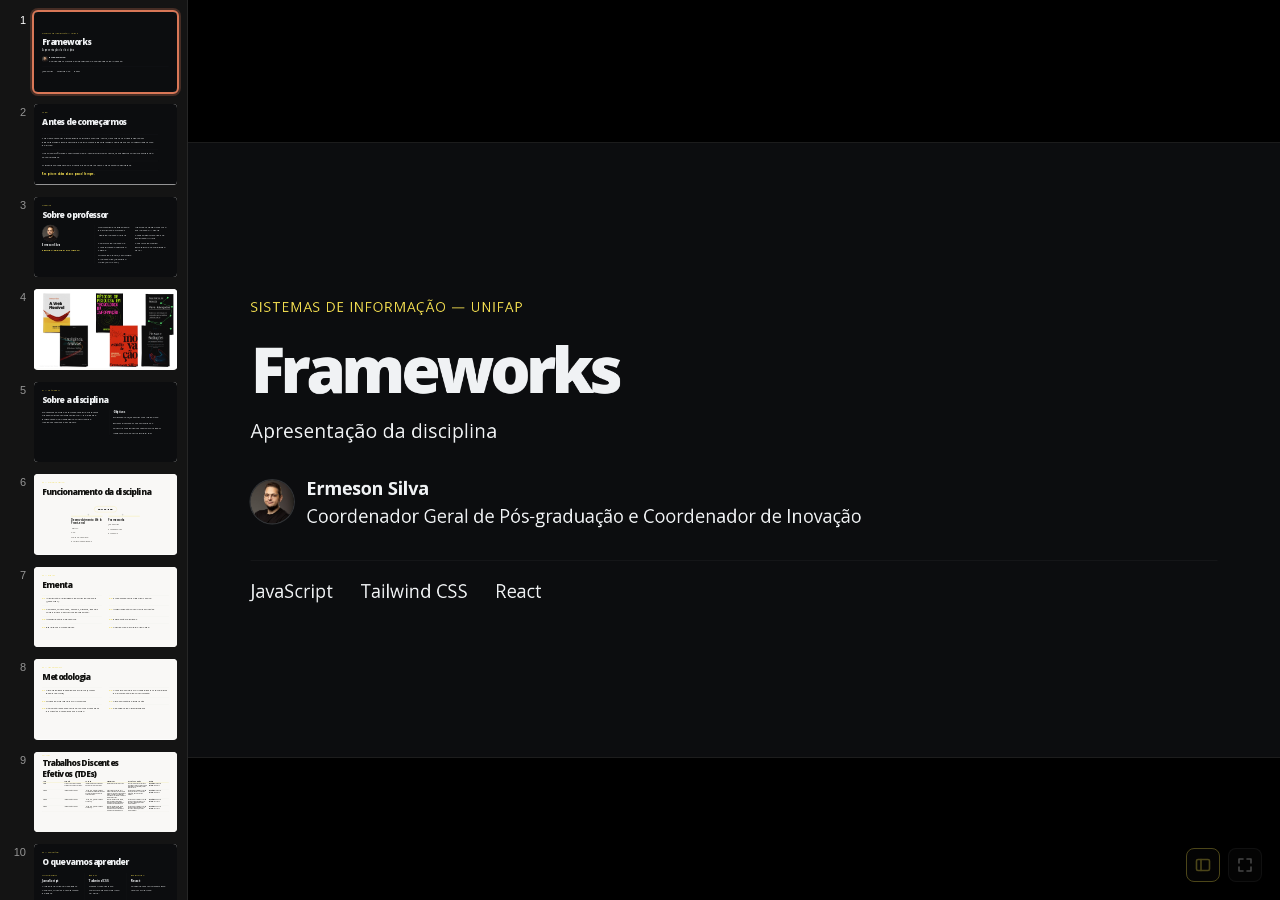
==== commit dc65814f: "update content" ====
--- a/aula01/index.html
+++ b/aula01/index.html
@@ -384,7 +384,7 @@
   </script>
 
   <script type="__bundler/template">
-"<!DOCTYPE html>\n<html><head>\n<meta charset=\"utf-8\">\n<meta name=\"viewport\" content=\"width=device-width, initial-scale=1\">\n<script src=\"81a98425-9fb8-4ea7-a5a3-e659338f041b\"><\u002Fscript>\n\n<\u002Fhead>\n<body>\n<x-dc>\n<helmet>\n<link rel=\"preconnect\" href=\"https://fonts.googleapis.com\">\n<style>/* cyrillic-ext */\n@font-face {\n  font-family: 'Open Sans';\n  font-style: normal;\n  font-weight: 400;\n  font-stretch: 100%;\n  font-display: swap;\n  src: url(\"b779e10c-f47a-46a4-a87f-589af959769a\") format('woff2');\n  unicode-range: U+0460-052F, U+1C80-1C8A, U+20B4, U+2DE0-2DFF, U+A640-A69F, U+FE2E-FE2F;\n}\n/* cyrillic */\n@font-face {\n  font-family: 'Open Sans';\n  font-style: normal;\n  font-weight: 400;\n  font-stretch: 100%;\n  font-display: swap;\n  src: url(\"6631ca22-a98d-494e-8614-1e2d64ba7586\") format('woff2');\n  unicode-range: U+0301, U+0400-045F, U+0490-0491, U+04B0-04B1, U+2116;\n}\n/* greek-ext */\n@font-face {\n  font-family: 'Open Sans';\n  font-style: normal;\n  font-weight: 400;\n  font-stretch: 100%;\n  font-display: swap;\n  src: url(\"bca8b7fb-06a5-4a83-8cba-7916009aff95\") format('woff2');\n  unicode-range: U+1F00-1FFF;\n}\n/* greek */\n@font-face {\n  font-family: 'Open Sans';\n  font-style: normal;\n  font-weight: 400;\n  font-stretch: 100%;\n  font-display: swap;\n  src: url(\"a4cd5610-f467-4873-9c06-396423149770\") format('woff2');\n  unicode-range: U+0370-0377, U+037A-037F, U+0384-038A, U+038C, U+038E-03A1, U+03A3-03FF;\n}\n/* hebrew */\n@font-face {\n  font-family: 'Open Sans';\n  font-style: normal;\n  font-weight: 400;\n  font-stretch: 100%;\n  font-display: swap;\n  src: url(\"c7bd4b4e-d664-45ef-b632-9031188038d4\") format('woff2');\n  unicode-range: U+0307-0308, U+0590-05FF, U+200C-2010, U+20AA, U+25CC, U+FB1D-FB4F;\n}\n/* math */\n@font-face {\n  font-family: 'Open Sans';\n  font-style: normal;\n  font-weight: 400;\n  font-stretch: 100%;\n  font-display: swap;\n  src: url(\"946d5529-c882-4b34-8b77-04f31b63cac6\") format('woff2');\n  unicode-range: U+0302-0303, U+0305, U+0307-0308, U+0310, U+0312, U+0315, U+031A, U+0326-0327, U+032C, U+032F-0330, U+0332-0333, U+0338, U+033A, U+0346, U+034D, U+0391-03A1, U+03A3-03A9, U+03B1-03C9, U+03D1, U+03D5-03D6, U+03F0-03F1, U+03F4-03F5, U+2016-2017, U+2034-2038, U+203C, U+2040, U+2043, U+2047, U+2050, U+2057, U+205F, U+2070-2071, U+2074-208E, U+2090-209C, U+20D0-20DC, U+20E1, U+20E5-20EF, U+2100-2112, U+2114-2115, U+2117-2121, U+2123-214F, U+2190, U+2192, U+2194-21AE, U+21B0-21E5, U+21F1-21F2, U+21F4-2211, U+2213-2214, U+2216-22FF, U+2308-230B, U+2310, U+2319, U+231C-2321, U+2336-237A, U+237C, U+2395, U+239B-23B7, U+23D0, U+23DC-23E1, U+2474-2475, U+25AF, U+25B3, U+25B7, U+25BD, U+25C1, U+25CA, U+25CC, U+25FB, U+266D-266F, U+27C0-27FF, U+2900-2AFF, U+2B0E-2B11, U+2B30-2B4C, U+2BFE, U+3030, U+FF5B, U+FF5D, U+1D400-1D7FF, U+1EE00-1EEFF;\n}\n/* symbols */\n@font-face {\n  font-family: 'Open Sans';\n  font-style: normal;\n  font-weight: 400;\n  font-stretch: 100%;\n  font-display: swap;\n  src: url(\"2734c5b9-5522-4d8e-a7d8-ca6b232c57c2\") format('woff2');\n  unicode-range: U+0001-000C, U+000E-001F, U+007F-009F, U+20DD-20E0, U+20E2-20E4, U+2150-218F, U+2190, U+2192, U+2194-2199, U+21AF, U+21E6-21F0, U+21F3, U+2218-2219, U+2299, U+22C4-22C6, U+2300-243F, U+2440-244A, U+2460-24FF, U+25A0-27BF, U+2800-28FF, U+2921-2922, U+2981, U+29BF, U+29EB, U+2B00-2BFF, U+4DC0-4DFF, U+FFF9-FFFB, U+10140-1018E, U+10190-1019C, U+101A0, U+101D0-101FD, U+102E0-102FB, U+10E60-10E7E, U+1D2C0-1D2D3, U+1D2E0-1D37F, U+1F000-1F0FF, U+1F100-1F1AD, U+1F1E6-1F1FF, U+1F30D-1F30F, U+1F315, U+1F31C, U+1F31E, U+1F320-1F32C, U+1F336, U+1F378, U+1F37D, U+1F382, U+1F393-1F39F, U+1F3A7-1F3A8, U+1F3AC-1F3AF, U+1F3C2, U+1F3C4-1F3C6, U+1F3CA-1F3CE, U+1F3D4-1F3E0, U+1F3ED, U+1F3F1-1F3F3, U+1F3F5-1F3F7, U+1F408, U+1F415, U+1F41F, U+1F426, U+1F43F, U+1F441-1F442, U+1F444, U+1F446-1F449, U+1F44C-1F44E, U+1F453, U+1F46A, U+1F47D, U+1F4A3, U+1F4B0, U+1F4B3, U+1F4B9, U+1F4BB, U+1F4BF, U+1F4C8-1F4CB, U+1F4D6, U+1F4DA, U+1F4DF, U+1F4E3-1F4E6, U+1F4EA-1F4ED, U+1F4F7, U+1F4F9-1F4FB, U+1F4FD-1F4FE, U+1F503, U+1F507-1F50B, U+1F50D, U+1F512-1F513, U+1F53E-1F54A, U+1F54F-1F5FA, U+1F610, U+1F650-1F67F, U+1F687, U+1F68D, U+1F691, U+1F694, U+1F698, U+1F6AD, U+1F6B2, U+1F6B9-1F6BA, U+1F6BC, U+1F6C6-1F6CF, U+1F6D3-1F6D7, U+1F6E0-1F6EA, U+1F6F0-1F6F3, U+1F6F7-1F6FC, U+1F700-1F7FF, U+1F800-1F80B, U+1F810-1F847, U+1F850-1F859, U+1F860-1F887, U+1F890-1F8AD, U+1F8B0-1F8BB, U+1F8C0-1F8C1, U+1F900-1F90B, U+1F93B, U+1F946, U+1F984, U+1F996, U+1F9E9, U+1FA00-1FA6F, U+1FA70-1FA7C, U+1FA80-1FA89, U+1FA8F-1FAC6, U+1FACE-1FADC, U+1FADF-1FAE9, U+1FAF0-1FAF8, U+1FB00-1FBFF;\n}\n/* vietnamese */\n@font-face {\n  font-family: 'Open Sans';\n  font-style: normal;\n  font-weight: 400;\n  font-stretch: 100%;\n  font-display: swap;\n  src: url(\"a288039d-5766-4a14-914e-af6717b36e1f\") format('woff2');\n  unicode-range: U+0102-0103, U+0110-0111, U+0128-0129, U+0168-0169, U+01A0-01A1, U+01AF-01B0, U+0300-0301, U+0303-0304, U+0308-0309, U+0323, U+0329, U+1EA0-1EF9, U+20AB;\n}\n/* latin-ext */\n@font-face {\n  font-family: 'Open Sans';\n  font-style: normal;\n  font-weight: 400;\n  font-stretch: 100%;\n  font-display: swap;\n  src: url(\"c603d5d0-aa87-4eaf-a61f-85b0a5776c3f\") format('woff2');\n  unicode-range: U+0100-02BA, U+02BD-02C5, U+02C7-02CC, U+02CE-02D7, U+02DD-02FF, U+0304, U+0308, U+0329, U+1D00-1DBF, U+1E00-1E9F, U+1EF2-1EFF, U+2020, U+20A0-20AB, U+20AD-20C0, U+2113, U+2C60-2C7F, U+A720-A7FF;\n}\n/* latin */\n@font-face {\n  font-family: 'Open Sans';\n  font-style: normal;\n  font-weight: 400;\n  font-stretch: 100%;\n  font-display: swap;\n  src: url(\"9b8a5c65-27bd-4465-8284-9a17ebf31654\") format('woff2');\n  unicode-range: U+0000-00FF, U+0131, U+0152-0153, U+02BB-02BC, U+02C6, U+02DA, U+02DC, U+0304, U+0308, U+0329, U+2000-206F, U+20AC, U+2122, U+2191, U+2193, U+2212, U+2215, U+FEFF, U+FFFD;\n}\n/* cyrillic-ext */\n@font-face {\n  font-family: 'Open Sans';\n  font-style: normal;\n  font-weight: 500;\n  font-stretch: 100%;\n  font-display: swap;\n  src: url(\"b779e10c-f47a-46a4-a87f-589af959769a\") format('woff2');\n  unicode-range: U+0460-052F, U+1C80-1C8A, U+20B4, U+2DE0-2DFF, U+A640-A69F, U+FE2E-FE2F;\n}\n/* cyrillic */\n@font-face {\n  font-family: 'Open Sans';\n  font-style: normal;\n  font-weight: 500;\n  font-stretch: 100%;\n  font-display: swap;\n  src: url(\"6631ca22-a98d-494e-8614-1e2d64ba7586\") format('woff2');\n  unicode-range: U+0301, U+0400-045F, U+0490-0491, U+04B0-04B1, U+2116;\n}\n/* greek-ext */\n@font-face {\n  font-family: 'Open Sans';\n  font-style: normal;\n  font-weight: 500;\n  font-stretch: 100%;\n  font-display: swap;\n  src: url(\"bca8b7fb-06a5-4a83-8cba-7916009aff95\") format('woff2');\n  unicode-range: U+1F00-1FFF;\n}\n/* greek */\n@font-face {\n  font-family: 'Open Sans';\n  font-style: normal;\n  font-weight: 500;\n  font-stretch: 100%;\n  font-display: swap;\n  src: url(\"a4cd5610-f467-4873-9c06-396423149770\") format('woff2');\n  unicode-range: U+0370-0377, U+037A-037F, U+0384-038A, U+038C, U+038E-03A1, U+03A3-03FF;\n}\n/* hebrew */\n@font-face {\n  font-family: 'Open Sans';\n  font-style: normal;\n  font-weight: 500;\n  font-stretch: 100%;\n  font-display: swap;\n  src: url(\"c7bd4b4e-d664-45ef-b632-9031188038d4\") format('woff2');\n  unicode-range: U+0307-0308, U+0590-05FF, U+200C-2010, U+20AA, U+25CC, U+FB1D-FB4F;\n}\n/* math */\n@font-face {\n  font-family: 'Open Sans';\n  font-style: normal;\n  font-weight: 500;\n  font-stretch: 100%;\n  font-display: swap;\n  src: url(\"946d5529-c882-4b34-8b77-04f31b63cac6\") format('woff2');\n  unicode-range: U+0302-0303, U+0305, U+0307-0308, U+0310, U+0312, U+0315, U+031A, U+0326-0327, U+032C, U+032F-0330, U+0332-0333, U+0338, U+033A, U+0346, U+034D, U+0391-03A1, U+03A3-03A9, U+03B1-03C9, U+03D1, U+03D5-03D6, U+03F0-03F1, U+03F4-03F5, U+2016-2017, U+2034-2038, U+203C, U+2040, U+2043, U+2047, U+2050, U+2057, U+205F, U+2070-2071, U+2074-208E, U+2090-209C, U+20D0-20DC, U+20E1, U+20E5-20EF, U+2100-2112, U+2114-2115, U+2117-2121, U+2123-214F, U+2190, U+2192, U+2194-21AE, U+21B0-21E5, U+21F1-21F2, U+21F4-2211, U+2213-2214, U+2216-22FF, U+2308-230B, U+2310, U+2319, U+231C-2321, U+2336-237A, U+237C, U+2395, U+239B-23B7, U+23D0, U+23DC-23E1, U+2474-2475, U+25AF, U+25B3, U+25B7, U+25BD, U+25C1, U+25CA, U+25CC, U+25FB, U+266D-266F, U+27C0-27FF, U+2900-2AFF, U+2B0E-2B11, U+2B30-2B4C, U+2BFE, U+3030, U+FF5B, U+FF5D, U+1D400-1D7FF, U+1EE00-1EEFF;\n}\n/* symbols */\n@font-face {\n  font-family: 'Open Sans';\n  font-style: normal;\n  font-weight: 500;\n  font-stretch: 100%;\n  font-display: swap;\n  src: url(\"2734c5b9-5522-4d8e-a7d8-ca6b232c57c2\") format('woff2');\n  unicode-range: U+0001-000C, U+000E-001F, U+007F-009F, U+20DD-20E0, U+20E2-20E4, U+2150-218F, U+2190, U+2192, U+2194-2199, U+21AF, U+21E6-21F0, U+21F3, U+2218-2219, U+2299, U+22C4-22C6, U+2300-243F, U+2440-244A, U+2460-24FF, U+25A0-27BF, U+2800-28FF, U+2921-2922, U+2981, U+29BF, U+29EB, U+2B00-2BFF, U+4DC0-4DFF, U+FFF9-FFFB, U+10140-1018E, U+10190-1019C, U+101A0, U+101D0-101FD, U+102E0-102FB, U+10E60-10E7E, U+1D2C0-1D2D3, U+1D2E0-1D37F, U+1F000-1F0FF, U+1F100-1F1AD, U+1F1E6-1F1FF, U+1F30D-1F30F, U+1F315, U+1F31C, U+1F31E, U+1F320-1F32C, U+1F336, U+1F378, U+1F37D, U+1F382, U+1F393-1F39F, U+1F3A7-1F3A8, U+1F3AC-1F3AF, U+1F3C2, U+1F3C4-1F3C6, U+1F3CA-1F3CE, U+1F3D4-1F3E0, U+1F3ED, U+1F3F1-1F3F3, U+1F3F5-1F3F7, U+1F408, U+1F415, U+1F41F, U+1F426, U+1F43F, U+1F441-1F442, U+1F444, U+1F446-1F449, U+1F44C-1F44E, U+1F453, U+1F46A, U+1F47D, U+1F4A3, U+1F4B0, U+1F4B3, U+1F4B9, U+1F4BB, U+1F4BF, U+1F4C8-1F4CB, U+1F4D6, U+1F4DA, U+1F4DF, U+1F4E3-1F4E6, U+1F4EA-1F4ED, U+1F4F7, U+1F4F9-1F4FB, U+1F4FD-1F4FE, U+1F503, U+1F507-1F50B, U+1F50D, U+1F512-1F513, U+1F53E-1F54A, U+1F54F-1F5FA, U+1F610, U+1F650-1F67F, U+1F687, U+1F68D, U+1F691, U+1F694, U+1F698, U+1F6AD, U+1F6B2, U+1F6B9-1F6BA, U+1F6BC, U+1F6C6-1F6CF, U+1F6D3-1F6D7, U+1F6E0-1F6EA, U+1F6F0-1F6F3, U+1F6F7-1F6FC, U+1F700-1F7FF, U+1F800-1F80B, U+1F810-1F847, U+1F850-1F859, U+1F860-1F887, U+1F890-1F8AD, U+1F8B0-1F8BB, U+1F8C0-1F8C1, U+1F900-1F90B, U+1F93B, U+1F946, U+1F984, U+1F996, U+1F9E9, U+1FA00-1FA6F, U+1FA70-1FA7C, U+1FA80-1FA89, U+1FA8F-1FAC6, U+1FACE-1FADC, U+1FADF-1FAE9, U+1FAF0-1FAF8, U+1FB00-1FBFF;\n}\n/* vietnamese */\n@font-face {\n  font-family: 'Open Sans';\n  font-style: normal;\n  font-weight: 500;\n  font-stretch: 100%;\n  font-display: swap;\n  src: url(\"a288039d-5766-4a14-914e-af6717b36e1f\") format('woff2');\n  unicode-range: U+0102-0103, U+0110-0111, U+0128-0129, U+0168-0169, U+01A0-01A1, U+01AF-01B0, U+0300-0301, U+0303-0304, U+0308-0309, U+0323, U+0329, U+1EA0-1EF9, U+20AB;\n}\n/* latin-ext */\n@font-face {\n  font-family: 'Open Sans';\n  font-style: normal;\n  font-weight: 500;\n  font-stretch: 100%;\n  font-display: swap;\n  src: url(\"c603d5d0-aa87-4eaf-a61f-85b0a5776c3f\") format('woff2');\n  unicode-range: U+0100-02BA, U+02BD-02C5, U+02C7-02CC, U+02CE-02D7, U+02DD-02FF, U+0304, U+0308, U+0329, U+1D00-1DBF, U+1E00-1E9F, U+1EF2-1EFF, U+2020, U+20A0-20AB, U+20AD-20C0, U+2113, U+2C60-2C7F, U+A720-A7FF;\n}\n/* latin */\n@font-face {\n  font-family: 'Open Sans';\n  font-style: normal;\n  font-weight: 500;\n  font-stretch: 100%;\n  font-display: swap;\n  src: url(\"9b8a5c65-27bd-4465-8284-9a17ebf31654\") format('woff2');\n  unicode-range: U+0000-00FF, U+0131, U+0152-0153, U+02BB-02BC, U+02C6, U+02DA, U+02DC, U+0304, U+0308, U+0329, U+2000-206F, U+20AC, U+2122, U+2191, U+2193, U+2212, U+2215, U+FEFF, U+FFFD;\n}\n/* cyrillic-ext */\n@font-face {\n  font-family: 'Open Sans';\n  font-style: normal;\n  font-weight: 600;\n  font-stretch: 100%;\n  font-display: swap;\n  src: url(\"b779e10c-f47a-46a4-a87f-589af959769a\") format('woff2');\n  unicode-range: U+0460-052F, U+1C80-1C8A, U+20B4, U+2DE0-2DFF, U+A640-A69F, U+FE2E-FE2F;\n}\n/* cyrillic */\n@font-face {\n  font-family: 'Open Sans';\n  font-style: normal;\n  font-weight: 600;\n  font-stretch: 100%;\n  font-display: swap;\n  src: url(\"6631ca22-a98d-494e-8614-1e2d64ba7586\") format('woff2');\n  unicode-range: U+0301, U+0400-045F, U+0490-0491, U+04B0-04B1, U+2116;\n}\n/* greek-ext */\n@font-face {\n  font-family: 'Open Sans';\n  font-style: normal;\n  font-weight: 600;\n  font-stretch: 100%;\n  font-display: swap;\n  src: url(\"bca8b7fb-06a5-4a83-8cba-7916009aff95\") format('woff2');\n  unicode-range: U+1F00-1FFF;\n}\n/* greek */\n@font-face {\n  font-family: 'Open Sans';\n  font-style: normal;\n  font-weight: 600;\n  font-stretch: 100%;\n  font-display: swap;\n  src: url(\"a4cd5610-f467-4873-9c06-396423149770\") format('woff2');\n  unicode-range: U+0370-0377, U+037A-037F, U+0384-038A, U+038C, U+038E-03A1, U+03A3-03FF;\n}\n/* hebrew */\n@font-face {\n  font-family: 'Open Sans';\n  font-style: normal;\n  font-weight: 600;\n  font-stretch: 100%;\n  font-display: swap;\n  src: url(\"c7bd4b4e-d664-45ef-b632-9031188038d4\") format('woff2');\n  unicode-range: U+0307-0308, U+0590-05FF, U+200C-2010, U+20AA, U+25CC, U+FB1D-FB4F;\n}\n/* math */\n@font-face {\n  font-family: 'Open Sans';\n  font-style: normal;\n  font-weight: 600;\n  font-stretch: 100%;\n  font-display: swap;\n  src: url(\"946d5529-c882-4b34-8b77-04f31b63cac6\") format('woff2');\n  unicode-range: U+0302-0303, U+0305, U+0307-0308, U+0310, U+0312, U+0315, U+031A, U+0326-0327, U+032C, U+032F-0330, U+0332-0333, U+0338, U+033A, U+0346, U+034D, U+0391-03A1, U+03A3-03A9, U+03B1-03C9, U+03D1, U+03D5-03D6, U+03F0-03F1, U+03F4-03F5, U+2016-2017, U+2034-2038, U+203C, U+2040, U+2043, U+2047, U+2050, U+2057, U+205F, U+2070-2071, U+2074-208E, U+2090-209C, U+20D0-20DC, U+20E1, U+20E5-20EF, U+2100-2112, U+2114-2115, U+2117-2121, U+2123-214F, U+2190, U+2192, U+2194-21AE, U+21B0-21E5, U+21F1-21F2, U+21F4-2211, U+2213-2214, U+2216-22FF, U+2308-230B, U+2310, U+2319, U+231C-2321, U+2336-237A, U+237C, U+2395, U+239B-23B7, U+23D0, U+23DC-23E1, U+2474-2475, U+25AF, U+25B3, U+25B7, U+25BD, U+25C1, U+25CA, U+25CC, U+25FB, U+266D-266F, U+27C0-27FF, U+2900-2AFF, U+2B0E-2B11, U+2B30-2B4C, U+2BFE, U+3030, U+FF5B, U+FF5D, U+1D400-1D7FF, U+1EE00-1EEFF;\n}\n/* symbols */\n@font-face {\n  font-family: 'Open Sans';\n  font-style: normal;\n  font-weight: 600;\n  font-stretch: 100%;\n  font-display: swap;\n  src: url(\"2734c5b9-5522-4d8e-a7d8-ca6b232c57c2\") format('woff2');\n  unicode-range: U+0001-000C, U+000E-001F, U+007F-009F, U+20DD-20E0, U+20E2-20E4, U+2150-218F, U+2190, U+2192, U+2194-2199, U+21AF, U+21E6-21F0, U+21F3, U+2218-2219, U+2299, U+22C4-22C6, U+2300-243F, U+2440-244A, U+2460-24FF, U+25A0-27BF, U+2800-28FF, U+2921-2922, U+2981, U+29BF, U+29EB, U+2B00-2BFF, U+4DC0-4DFF, U+FFF9-FFFB, U+10140-1018E, U+10190-1019C, U+101A0, U+101D0-101FD, U+102E0-102FB, U+10E60-10E7E, U+1D2C0-1D2D3, U+1D2E0-1D37F, U+1F000-1F0FF, U+1F100-1F1AD, U+1F1E6-1F1FF, U+1F30D-1F30F, U+1F315, U+1F31C, U+1F31E, U+1F320-1F32C, U+1F336, U+1F378, U+1F37D, U+1F382, U+1F393-1F39F, U+1F3A7-1F3A8, U+1F3AC-1F3AF, U+1F3C2, U+1F3C4-1F3C6, U+1F3CA-1F3CE, U+1F3D4-1F3E0, U+1F3ED, U+1F3F1-1F3F3, U+1F3F5-1F3F7, U+1F408, U+1F415, U+1F41F, U+1F426, U+1F43F, U+1F441-1F442, U+1F444, U+1F446-1F449, U+1F44C-1F44E, U+1F453, U+1F46A, U+1F47D, U+1F4A3, U+1F4B0, U+1F4B3, U+1F4B9, U+1F4BB, U+1F4BF, U+1F4C8-1F4CB, U+1F4D6, U+1F4DA, U+1F4DF, U+1F4E3-1F4E6, U+1F4EA-1F4ED, U+1F4F7, U+1F4F9-1F4FB, U+1F4FD-1F4FE, U+1F503, U+1F507-1F50B, U+1F50D, U+1F512-1F513, U+1F53E-1F54A, U+1F54F-1F5FA, U+1F610, U+1F650-1F67F, U+1F687, U+1F68D, U+1F691, U+1F694, U+1F698, U+1F6AD, U+1F6B2, U+1F6B9-1F6BA, U+1F6BC, U+1F6C6-1F6CF, U+1F6D3-1F6D7, U+1F6E0-1F6EA, U+1F6F0-1F6F3, U+1F6F7-1F6FC, U+1F700-1F7FF, U+1F800-1F80B, U+1F810-1F847, U+1F850-1F859, U+1F860-1F887, U+1F890-1F8AD, U+1F8B0-1F8BB, U+1F8C0-1F8C1, U+1F900-1F90B, U+1F93B, U+1F946, U+1F984, U+1F996, U+1F9E9, U+1FA00-1FA6F, U+1FA70-1FA7C, U+1FA80-1FA89, U+1FA8F-1FAC6, U+1FACE-1FADC, U+1FADF-1FAE9, U+1FAF0-1FAF8, U+1FB00-1FBFF;\n}\n/* vietnamese */\n@font-face {\n  font-family: 'Open Sans';\n  font-style: normal;\n  font-weight: 600;\n  font-stretch: 100%;\n  font-display: swap;\n  src: url(\"a288039d-5766-4a14-914e-af6717b36e1f\") format('woff2');\n  unicode-range: U+0102-0103, U+0110-0111, U+0128-0129, U+0168-0169, U+01A0-01A1, U+01AF-01B0, U+0300-0301, U+0303-0304, U+0308-0309, U+0323, U+0329, U+1EA0-1EF9, U+20AB;\n}\n/* latin-ext */\n@font-face {\n  font-family: 'Open Sans';\n  font-style: normal;\n  font-weight: 600;\n  font-stretch: 100%;\n  font-display: swap;\n  src: url(\"c603d5d0-aa87-4eaf-a61f-85b0a5776c3f\") format('woff2');\n  unicode-range: U+0100-02BA, U+02BD-02C5, U+02C7-02CC, U+02CE-02D7, U+02DD-02FF, U+0304, U+0308, U+0329, U+1D00-1DBF, U+1E00-1E9F, U+1EF2-1EFF, U+2020, U+20A0-20AB, U+20AD-20C0, U+2113, U+2C60-2C7F, U+A720-A7FF;\n}\n/* latin */\n@font-face {\n  font-family: 'Open Sans';\n  font-style: normal;\n  font-weight: 600;\n  font-stretch: 100%;\n  font-display: swap;\n  src: url(\"9b8a5c65-27bd-4465-8284-9a17ebf31654\") format('woff2');\n  unicode-range: U+0000-00FF, U+0131, U+0152-0153, U+02BB-02BC, U+02C6, U+02DA, U+02DC, U+0304, U+0308, U+0329, U+2000-206F, U+20AC, U+2122, U+2191, U+2193, U+2212, U+2215, U+FEFF, U+FFFD;\n}\n/* cyrillic-ext */\n@font-face {\n  font-family: 'Open Sans';\n  font-style: normal;\n  font-weight: 700;\n  font-stretch: 100%;\n  font-display: swap;\n  src: url(\"b779e10c-f47a-46a4-a87f-589af959769a\") format('woff2');\n  unicode-range: U+0460-052F, U+1C80-1C8A, U+20B4, U+2DE0-2DFF, U+A640-A69F, U+FE2E-FE2F;\n}\n/* cyrillic */\n@font-face {\n  font-family: 'Open Sans';\n  font-style: normal;\n  font-weight: 700;\n  font-stretch: 100%;\n  font-display: swap;\n  src: url(\"6631ca22-a98d-494e-8614-1e2d64ba7586\") format('woff2');\n  unicode-range: U+0301, U+0400-045F, U+0490-0491, U+04B0-04B1, U+2116;\n}\n/* greek-ext */\n@font-face {\n  font-family: 'Open Sans';\n  font-style: normal;\n  font-weight: 700;\n  font-stretch: 100%;\n  font-display: swap;\n  src: url(\"bca8b7fb-06a5-4a83-8cba-7916009aff95\") format('woff2');\n  unicode-range: U+1F00-1FFF;\n}\n/* greek */\n@font-face {\n  font-family: 'Open Sans';\n  font-style: normal;\n  font-weight: 700;\n  font-stretch: 100%;\n  font-display: swap;\n  src: url(\"a4cd5610-f467-4873-9c06-396423149770\") format('woff2');\n  unicode-range: U+0370-0377, U+037A-037F, U+0384-038A, U+038C, U+038E-03A1, U+03A3-03FF;\n}\n/* hebrew */\n@font-face {\n  font-family: 'Open Sans';\n  font-style: normal;\n  font-weight: 700;\n  font-stretch: 100%;\n  font-display: swap;\n  src: url(\"c7bd4b4e-d664-45ef-b632-9031188038d4\") format('woff2');\n  unicode-range: U+0307-0308, U+0590-05FF, U+200C-2010, U+20AA, U+25CC, U+FB1D-FB4F;\n}\n/* math */\n@font-face {\n  font-family: 'Open Sans';\n  font-style: normal;\n  font-weight: 700;\n  font-stretch: 100%;\n  font-display: swap;\n  src: url(\"946d5529-c882-4b34-8b77-04f31b63cac6\") format('woff2');\n  unicode-range: U+0302-0303, U+0305, U+0307-0308, U+0310, U+0312, U+0315, U+031A, U+0326-0327, U+032C, U+032F-0330, U+0332-0333, U+0338, U+033A, U+0346, U+034D, U+0391-03A1, U+03A3-03A9, U+03B1-03C9, U+03D1, U+03D5-03D6, U+03F0-03F1, U+03F4-03F5, U+2016-2017, U+2034-2038, U+203C, U+2040, U+2043, U+2047, U+2050, U+2057, U+205F, U+2070-2071, U+2074-208E, U+2090-209C, U+20D0-20DC, U+20E1, U+20E5-20EF, U+2100-2112, U+2114-2115, U+2117-2121, U+2123-214F, U+2190, U+2192, U+2194-21AE, U+21B0-21E5, U+21F1-21F2, U+21F4-2211, U+2213-2214, U+2216-22FF, U+2308-230B, U+2310, U+2319, U+231C-2321, U+2336-237A, U+237C, U+2395, U+239B-23B7, U+23D0, U+23DC-23E1, U+2474-2475, U+25AF, U+25B3, U+25B7, U+25BD, U+25C1, U+25CA, U+25CC, U+25FB, U+266D-266F, U+27C0-27FF, U+2900-2AFF, U+2B0E-2B11, U+2B30-2B4C, U+2BFE, U+3030, U+FF5B, U+FF5D, U+1D400-1D7FF, U+1EE00-1EEFF;\n}\n/* symbols */\n@font-face {\n  font-family: 'Open Sans';\n  font-style: normal;\n  font-weight: 700;\n  font-stretch: 100%;\n  font-display: swap;\n  src: url(\"2734c5b9-5522-4d8e-a7d8-ca6b232c57c2\") format('woff2');\n  unicode-range: U+0001-000C, U+000E-001F, U+007F-009F, U+20DD-20E0, U+20E2-20E4, U+2150-218F, U+2190, U+2192, U+2194-2199, U+21AF, U+21E6-21F0, U+21F3, U+2218-2219, U+2299, U+22C4-22C6, U+2300-243F, U+2440-244A, U+2460-24FF, U+25A0-27BF, U+2800-28FF, U+2921-2922, U+2981, U+29BF, U+29EB, U+2B00-2BFF, U+4DC0-4DFF, U+FFF9-FFFB, U+10140-1018E, U+10190-1019C, U+101A0, U+101D0-101FD, U+102E0-102FB, U+10E60-10E7E, U+1D2C0-1D2D3, U+1D2E0-1D37F, U+1F000-1F0FF, U+1F100-1F1AD, U+1F1E6-1F1FF, U+1F30D-1F30F, U+1F315, U+1F31C, U+1F31E, U+1F320-1F32C, U+1F336, U+1F378, U+1F37D, U+1F382, U+1F393-1F39F, U+1F3A7-1F3A8, U+1F3AC-1F3AF, U+1F3C2, U+1F3C4-1F3C6, U+1F3CA-1F3CE, U+1F3D4-1F3E0, U+1F3ED, U+1F3F1-1F3F3, U+1F3F5-1F3F7, U+1F408, U+1F415, U+1F41F, U+1F426, U+1F43F, U+1F441-1F442, U+1F444, U+1F446-1F449, U+1F44C-1F44E, U+1F453, U+1F46A, U+1F47D, U+1F4A3, U+1F4B0, U+1F4B3, U+1F4B9, U+1F4BB, U+1F4BF, U+1F4C8-1F4CB, U+1F4D6, U+1F4DA, U+1F4DF, U+1F4E3-1F4E6, U+1F4EA-1F4ED, U+1F4F7, U+1F4F9-1F4FB, U+1F4FD-1F4FE, U+1F503, U+1F507-1F50B, U+1F50D, U+1F512-1F513, U+1F53E-1F54A, U+1F54F-1F5FA, U+1F610, U+1F650-1F67F, U+1F687, U+1F68D, U+1F691, U+1F694, U+1F698, U+1F6AD, U+1F6B2, U+1F6B9-1F6BA, U+1F6BC, U+1F6C6-1F6CF, U+1F6D3-1F6D7, U+1F6E0-1F6EA, U+1F6F0-1F6F3, U+1F6F7-1F6FC, U+1F700-1F7FF, U+1F800-1F80B, U+1F810-1F847, U+1F850-1F859, U+1F860-1F887, U+1F890-1F8AD, U+1F8B0-1F8BB, U+1F8C0-1F8C1, U+1F900-1F90B, U+1F93B, U+1F946, U+1F984, U+1F996, U+1F9E9, U+1FA00-1FA6F, U+1FA70-1FA7C, U+1FA80-1FA89, U+1FA8F-1FAC6, U+1FACE-1FADC, U+1FADF-1FAE9, U+1FAF0-1FAF8, U+1FB00-1FBFF;\n}\n/* vietnamese */\n@font-face {\n  font-family: 'Open Sans';\n  font-style: normal;\n  font-weight: 700;\n  font-stretch: 100%;\n  font-display: swap;\n  src: url(\"a288039d-5766-4a14-914e-af6717b36e1f\") format('woff2');\n  unicode-range: U+0102-0103, U+0110-0111, U+0128-0129, U+0168-0169, U+01A0-01A1, U+01AF-01B0, U+0300-0301, U+0303-0304, U+0308-0309, U+0323, U+0329, U+1EA0-1EF9, U+20AB;\n}\n/* latin-ext */\n@font-face {\n  font-family: 'Open Sans';\n  font-style: normal;\n  font-weight: 700;\n  font-stretch: 100%;\n  font-display: swap;\n  src: url(\"c603d5d0-aa87-4eaf-a61f-85b0a5776c3f\") format('woff2');\n  unicode-range: U+0100-02BA, U+02BD-02C5, U+02C7-02CC, U+02CE-02D7, U+02DD-02FF, U+0304, U+0308, U+0329, U+1D00-1DBF, U+1E00-1E9F, U+1EF2-1EFF, U+2020, U+20A0-20AB, U+20AD-20C0, U+2113, U+2C60-2C7F, U+A720-A7FF;\n}\n/* latin */\n@font-face {\n  font-family: 'Open Sans';\n  font-style: normal;\n  font-weight: 700;\n  font-stretch: 100%;\n  font-display: swap;\n  src: url(\"9b8a5c65-27bd-4465-8284-9a17ebf31654\") format('woff2');\n  unicode-range: U+0000-00FF, U+0131, U+0152-0153, U+02BB-02BC, U+02C6, U+02DA, U+02DC, U+0304, U+0308, U+0329, U+2000-206F, U+20AC, U+2122, U+2191, U+2193, U+2212, U+2215, U+FEFF, U+FFFD;\n}\n/* cyrillic-ext */\n@font-face {\n  font-family: 'Open Sans';\n  font-style: normal;\n  font-weight: 800;\n  font-stretch: 100%;\n  font-display: swap;\n  src: url(\"b779e10c-f47a-46a4-a87f-589af959769a\") format('woff2');\n  unicode-range: U+0460-052F, U+1C80-1C8A, U+20B4, U+2DE0-2DFF, U+A640-A69F, U+FE2E-FE2F;\n}\n/* cyrillic */\n@font-face {\n  font-family: 'Open Sans';\n  font-style: normal;\n  font-weight: 800;\n  font-stretch: 100%;\n  font-display: swap;\n  src: url(\"6631ca22-a98d-494e-8614-1e2d64ba7586\") format('woff2');\n  unicode-range: U+0301, U+0400-045F, U+0490-0491, U+04B0-04B1, U+2116;\n}\n/* greek-ext */\n@font-face {\n  font-family: 'Open Sans';\n  font-style: normal;\n  font-weight: 800;\n  font-stretch: 100%;\n  font-display: swap;\n  src: url(\"bca8b7fb-06a5-4a83-8cba-7916009aff95\") format('woff2');\n  unicode-range: U+1F00-1FFF;\n}\n/* greek */\n@font-face {\n  font-family: 'Open Sans';\n  font-style: normal;\n  font-weight: 800;\n  font-stretch: 100%;\n  font-display: swap;\n  src: url(\"a4cd5610-f467-4873-9c06-396423149770\") format('woff2');\n  unicode-range: U+0370-0377, U+037A-037F, U+0384-038A, U+038C, U+038E-03A1, U+03A3-03FF;\n}\n/* hebrew */\n@font-face {\n  font-family: 'Open Sans';\n  font-style: normal;\n  font-weight: 800;\n  font-stretch: 100%;\n  font-display: swap;\n  src: url(\"c7bd4b4e-d664-45ef-b632-9031188038d4\") format('woff2');\n  unicode-range: U+0307-0308, U+0590-05FF, U+200C-2010, U+20AA, U+25CC, U+FB1D-FB4F;\n}\n/* math */\n@font-face {\n  font-family: 'Open Sans';\n  font-style: normal;\n  font-weight: 800;\n  font-stretch: 100%;\n  font-display: swap;\n  src: url(\"946d5529-c882-4b34-8b77-04f31b63cac6\") format('woff2');\n  unicode-range: U+0302-0303, U+0305, U+0307-0308, U+0310, U+0312, U+0315, U+031A, U+0326-0327, U+032C, U+032F-0330, U+0332-0333, U+0338, U+033A, U+0346, U+034D, U+0391-03A1, U+03A3-03A9, U+03B1-03C9, U+03D1, U+03D5-03D6, U+03F0-03F1, U+03F4-03F5, U+2016-2017, U+2034-2038, U+203C, U+2040, U+2043, U+2047, U+2050, U+2057, U+205F, U+2070-2071, U+2074-208E, U+2090-209C, U+20D0-20DC, U+20E1, U+20E5-20EF, U+2100-2112, U+2114-2115, U+2117-2121, U+2123-214F, U+2190, U+2192, U+2194-21AE, U+21B0-21E5, U+21F1-21F2, U+21F4-2211, U+2213-2214, U+2216-22FF, U+2308-230B, U+2310, U+2319, U+231C-2321, U+2336-237A, U+237C, U+2395, U+239B-23B7, U+23D0, U+23DC-23E1, U+2474-2475, U+25AF, U+25B3, U+25B7, U+25BD, U+25C1, U+25CA, U+25CC, U+25FB, U+266D-266F, U+27C0-27FF, U+2900-2AFF, U+2B0E-2B11, U+2B30-2B4C, U+2BFE, U+3030, U+FF5B, U+FF5D, U+1D400-1D7FF, U+1EE00-1EEFF;\n}\n/* symbols */\n@font-face {\n  font-family: 'Open Sans';\n  font-style: normal;\n  font-weight: 800;\n  font-stretch: 100%;\n  font-display: swap;\n  src: url(\"2734c5b9-5522-4d8e-a7d8-ca6b232c57c2\") format('woff2');\n  unicode-range: U+0001-000C, U+000E-001F, U+007F-009F, U+20DD-20E0, U+20E2-20E4, U+2150-218F, U+2190, U+2192, U+2194-2199, U+21AF, U+21E6-21F0, U+21F3, U+2218-2219, U+2299, U+22C4-22C6, U+2300-243F, U+2440-244A, U+2460-24FF, U+25A0-27BF, U+2800-28FF, U+2921-2922, U+2981, U+29BF, U+29EB, U+2B00-2BFF, U+4DC0-4DFF, U+FFF9-FFFB, U+10140-1018E, U+10190-1019C, U+101A0, U+101D0-101FD, U+102E0-102FB, U+10E60-10E7E, U+1D2C0-1D2D3, U+1D2E0-1D37F, U+1F000-1F0FF, U+1F100-1F1AD, U+1F1E6-1F1FF, U+1F30D-1F30F, U+1F315, U+1F31C, U+1F31E, U+1F320-1F32C, U+1F336, U+1F378, U+1F37D, U+1F382, U+1F393-1F39F, U+1F3A7-1F3A8, U+1F3AC-1F3AF, U+1F3C2, U+1F3C4-1F3C6, U+1F3CA-1F3CE, U+1F3D4-1F3E0, U+1F3ED, U+1F3F1-1F3F3, U+1F3F5-1F3F7, U+1F408, U+1F415, U+1F41F, U+1F426, U+1F43F, U+1F441-1F442, U+1F444, U+1F446-1F449, U+1F44C-1F44E, U+1F453, U+1F46A, U+1F47D, U+1F4A3, U+1F4B0, U+1F4B3, U+1F4B9, U+1F4BB, U+1F4BF, U+1F4C8-1F4CB, U+1F4D6, U+1F4DA, U+1F4DF, U+1F4E3-1F4E6, U+1F4EA-1F4ED, U+1F4F7, U+1F4F9-1F4FB, U+1F4FD-1F4FE, U+1F503, U+1F507-1F50B, U+1F50D, U+1F512-1F513, U+1F53E-1F54A, U+1F54F-1F5FA, U+1F610, U+1F650-1F67F, U+1F687, U+1F68D, U+1F691, U+1F694, U+1F698, U+1F6AD, U+1F6B2, U+1F6B9-1F6BA, U+1F6BC, U+1F6C6-1F6CF, U+1F6D3-1F6D7, U+1F6E0-1F6EA, U+1F6F0-1F6F3, U+1F6F7-1F6FC, U+1F700-1F7FF, U+1F800-1F80B, U+1F810-1F847, U+1F850-1F859, U+1F860-1F887, U+1F890-1F8AD, U+1F8B0-1F8BB, U+1F8C0-1F8C1, U+1F900-1F90B, U+1F93B, U+1F946, U+1F984, U+1F996, U+1F9E9, U+1FA00-1FA6F, U+1FA70-1FA7C, U+1FA80-1FA89, U+1FA8F-1FAC6, U+1FACE-1FADC, U+1FADF-1FAE9, U+1FAF0-1FAF8, U+1FB00-1FBFF;\n}\n/* vietnamese */\n@font-face {\n  font-family: 'Open Sans';\n  font-style: normal;\n  font-weight: 800;\n  font-stretch: 100%;\n  font-display: swap;\n  src: url(\"a288039d-5766-4a14-914e-af6717b36e1f\") format('woff2');\n  unicode-range: U+0102-0103, U+0110-0111, U+0128-0129, U+0168-0169, U+01A0-01A1, U+01AF-01B0, U+0300-0301, U+0303-0304, U+0308-0309, U+0323, U+0329, U+1EA0-1EF9, U+20AB;\n}\n/* latin-ext */\n@font-face {\n  font-family: 'Open Sans';\n  font-style: normal;\n  font-weight: 800;\n  font-stretch: 100%;\n  font-display: swap;\n  src: url(\"c603d5d0-aa87-4eaf-a61f-85b0a5776c3f\") format('woff2');\n  unicode-range: U+0100-02BA, U+02BD-02C5, U+02C7-02CC, U+02CE-02D7, U+02DD-02FF, U+0304, U+0308, U+0329, U+1D00-1DBF, U+1E00-1E9F, U+1EF2-1EFF, U+2020, U+20A0-20AB, U+20AD-20C0, U+2113, U+2C60-2C7F, U+A720-A7FF;\n}\n/* latin */\n@font-face {\n  font-family: 'Open Sans';\n  font-style: normal;\n  font-weight: 800;\n  font-stretch: 100%;\n  font-display: swap;\n  src: url(\"9b8a5c65-27bd-4465-8284-9a17ebf31654\") format('woff2');\n  unicode-range: U+0000-00FF, U+0131, U+0152-0153, U+02BB-02BC, U+02C6, U+02DA, U+02DC, U+0304, U+0308, U+0329, U+2000-206F, U+20AC, U+2122, U+2191, U+2193, U+2212, U+2215, U+FEFF, U+FFFD;\n}\n<\u002Fstyle>\n<style>\n  :root{\n    --bg:oklch(0.16 0.004 260);\n    --bg-alt:oklch(0.205 0.005 260);\n    --line:oklch(0.32 0.006 260);\n    --ink:oklch(0.96 0.003 260);\n    --ink-dim:var(--ink);\n    --ink-faint:var(--ink);\n    --accent:#F0DB4F;\n    --bg-light:oklch(0.98 0.003 95);\n    --line-light:oklch(0.85 0.006 95);\n    --ink-black:oklch(0.18 0.004 95);\n    --ink-black-dim:oklch(0.42 0.006 95);\n    --font-sans:'Open Sans',sans-serif;\n    --font-mono:'Open Sans',sans-serif;\n    --type-kicker:24px;\n    --type-title:84px;\n    --type-h2:56px;\n    --type-subtitle:34px;\n    --type-body:2em;\n    --type-small:2em;\n    --pad-x:110px;\n    --pad-top:90px;\n    --pad-bottom:80px;\n    --gap-title:44px;\n    --gap-item:26px;\n  }\n  body{margin:0;background:var(--bg);}\n  ::selection{background:var(--accent);color:var(--bg);}\n<\u002Fstyle>\n<\u002Fhelmet>\n<x-import component-from-global-scope=\"deck-stage\" from=\"7ea2f979-0233-4ac3-a95a-c79a2bb369de#/deck-stage.js\" width=\"1920\" height=\"1080\" hint-size=\"100%,100%\" data-uneditable=\"\">\n\n<section data-label=\"Capa\" data-speaker-notes=\"Boas-vindas à disciplina. Apresentar-se e situar a disciplina no curso.\" style=\"background:var(--bg);color:var(--ink);font-family:var(--font-sans);display:flex;flex-direction:column;justify-content:center;padding:0 var(--pad-x);\">\n  <div style=\"font-family:var(--font-mono);font-size:var(--type-kicker);color:var(--accent);letter-spacing:0.08em;margin-bottom:36px;\">SISTEMAS DE INFORMAÇÃO — UNIFAP<\u002Fdiv>\n  <h1 style=\"font-size:7em;font-weight:900;margin:0;line-height:1.02;letter-spacing:-0.07em;\">Frameworks<\u002Fh1>\n  <div style=\"font-size:var(--type-subtitle);color:var(--ink-dim);font-weight:400;margin-top:28px;\">Apresentação da disciplina<\u002Fdiv>\n  <div style=\"display:flex;align-items:center;gap:22px;margin-top:56px;\">\n    <img src=\"[data-uri]\" alt=\"Ermeson Silva\" style=\"width:76px;height:76px;border-radius:50%;object-fit:cover;flex-shrink:0;box-shadow:0 0 0 2px var(--line);\" />\n    <div style=\"display:flex;flex-direction:column;gap:6px;\">\n      <div style=\"font-size:var(--type-small);font-weight:700;color:var(--ink);\">Ermeson Silva<\u002Fdiv>\n      <div style=\"font-size:var(--type-small);font-weight:400;color:var(--ink-faint);\">Coordenador Geral de Pós-graduação e Coordenador de Inovação<\u002Fdiv>\n    <\u002Fdiv>\n  <\u002Fdiv>\n  <div style=\"display:flex;gap:48px;margin-top:56px;font-family:var(--font-mono);font-size:var(--type-small);color:var(--ink-faint);border-top:1px solid var(--line);padding-top:32px;\">\n    <span>JavaScript<\u002Fspan>\n    <span>Tailwind CSS<\u002Fspan>\n    <span>React<\u002Fspan>\n  <\u002Fdiv>\n<\u002Fsection>\n\n<section data-label=\"Aviso\" data-speaker-notes=\"Alinhar expectativas sobre direitos autorais do material, canal oficial de comunicação e prazos de resposta.\" style=\"background:var(--bg);color:var(--ink);font-family:var(--font-sans);display:flex;flex-direction:column;padding:var(--pad-top) var(--pad-x) var(--pad-bottom);\">\n  <div style=\"font-family:var(--font-mono);font-size:var(--type-kicker);color:var(--accent);letter-spacing:0.08em;margin-bottom:var(--gap-title);\">AVISO<\u002Fdiv>\n  <h2 style=\"font-size:7em;font-weight:900;margin:0 0 56px;letter-spacing:-0.07em;\">Antes de começarmos<\u002Fh2>\n  <div style=\"display:flex;flex-direction:column;gap:32px;flex:1;justify-content:center;max-width:1560px;\">\n    <div style=\"border-top:1px solid var(--line);padding-top:24px;\">\n      <p style=\"font-size:var(--type-body);line-height:1.5;margin:0;\">Todo este material é protegido por direitos autorais. Assim, nem todos os slides poderão ser disponibilizados para download e os que forem disponibilizados não podem ser compartilhados fora da turma.<\u002Fp>\n    <\u002Fdiv>\n    <div style=\"border-top:1px solid var(--line);padding-top:24px;\">\n      <p style=\"font-size:var(--type-body);line-height:1.5;margin:0;\">Nosso canal oficial de comunicação é o e-mail institucional. Assim, mensageiros como WhatsApp não serão utilizados.<\u002Fp>\n    <\u002Fdiv>\n    <div style=\"border-top:1px solid var(--line);padding-top:24px;\">\n      <p style=\"font-size:var(--type-body);line-height:1.5;margin:0;\">O prazo para resposta aos e-mails é de até 3 dias úteis. Todos serão respondidos.<\u002Fp>\n    <\u002Fdiv>\n    <div style=\"border-top:1px solid var(--line);padding-top:32px;margin-top:16px;\">\n      <p style=\"font-size:var(--type-subtitle);font-weight:700;color:var(--accent);margin:0;\">Respeito redobrado aos prazos! Sempre.<\u002Fp>\n    <\u002Fdiv>\n  <\u002Fdiv>\n<\u002Fsection>\n\n<section data-label=\"Sobre o Professor\" data-speaker-notes=\"Apresentar o professor responsável pela disciplina.\" style=\"background:var(--bg);color:var(--ink);font-family:var(--font-sans);display:flex;flex-direction:column;padding:var(--pad-top) var(--pad-x) var(--pad-bottom);\">\n  <div style=\"font-family:var(--font-mono);font-size:var(--type-kicker);color:var(--accent);letter-spacing:0.08em;margin-bottom:var(--gap-title);\">DOCENTE<\u002Fdiv>\n  <h2 style=\"font-size:7em;font-weight:900;margin:0 0 56px;letter-spacing:-0.07em;\">Sobre o professor<\u002Fh2>\n  <div style=\"display:grid;grid-template-columns:0.85fr 1.4fr;gap:100px;flex:1;align-items:start;\">\n    <div style=\"display:flex;flex-direction:column;gap:18px;\">\n      <img src=\"[data-uri]\" alt=\"Ermeson Silva\" style=\"width:220px;height:220px;border-radius:50%;object-fit:cover;box-shadow:0 0 0 3px var(--line);\" />\n      <div style=\"font-size:var(--type-subtitle);font-weight:700;margin-top:8px;\">Ermeson Silva<\u002Fdiv>\n      <div style=\"font-family:var(--font-mono);font-size:var(--type-small);color:var(--accent);font-weight:700;letter-spacing:0.04em;\">PROGRAMADOR &amp; FUTURISTA<\u002Fdiv>\n    <\u002Fdiv>\n    <div style=\"display:grid;grid-template-columns:1fr 1fr;gap:24px 40px;border-left:1px solid var(--line);padding-left:48px;align-content:start;\">\n      <div style=\"font-size:var(--type-small);line-height:1.4;\">Doutorando em Engenharia de Produção e Sistemas<\u002Fdiv>\n      <div style=\"font-size:var(--type-small);line-height:1.4;\">Mestre em Design com foco em Inovação — CESAR<\u002Fdiv>\n      <div style=\"font-size:var(--type-small);line-height:1.4;\">Head de Inovação UniFAP<\u002Fdiv>\n      <div style=\"font-size:var(--type-small);line-height:1.4;\">Coordenador Geral de Pós-graduação UNIFAP<\u002Fdiv>\n      <div style=\"font-size:var(--type-small);line-height:1.4;\">Consultor de Inovação e Transformação Digital do Sebrae<\u002Fdiv>\n      <div style=\"font-size:var(--type-small);line-height:1.4;\">Consultor de Design Estratégico e Tecnologia do SENAI<\u002Fdiv>\n      <div style=\"font-size:var(--type-small);line-height:1.4;\">Diretor de Ciência, Tecnologia e Inovação de Juazeiro do Norte (2017–2019)<\u002Fdiv>\n    <\u002Fdiv>\n  <\u002Fdiv>\n<\u002Fsection>\n\n<section data-label=\"Sobre a Disciplina\" data-speaker-notes=\"Explicar o propósito da disciplina e seus objetivos de aprendizagem.\" style=\"background:var(--bg);color:var(--ink);font-family:var(--font-sans);display:flex;flex-direction:column;padding:var(--pad-top) var(--pad-x) var(--pad-bottom);\">\n  <div style=\"font-family:var(--font-mono);font-size:var(--type-kicker);color:var(--accent);letter-spacing:0.08em;margin-bottom:var(--gap-title);\">01 — VISÃO GERAL<\u002Fdiv>\n  <h2 style=\"font-size:7em;font-weight:900;margin:0 0 56px;letter-spacing:-0.07em;\">Sobre a disciplina<\u002Fh2>\n  <div style=\"display:grid;grid-template-columns:1fr 1fr;gap:100px;flex:1;align-items:start;\">\n    <p style=\"font-size:var(--type-body);color:var(--ink-dim);line-height:1.5;margin:0;max-width:780px;\">\n      Frameworks estuda as ferramentas que sustentam o desenvolvimento web moderno — da lógica de programação no navegador à construção de interfaces reativas e escaláveis.\n    <\u002Fp>\n    <div style=\"display:flex;flex-direction:column;gap:var(--gap-item);border-left:1px solid var(--line);padding-left:48px;\">\n      <div style=\"font-size:var(--type-subtitle);font-weight:700;margin-bottom:8px;\">Objetivos<\u002Fdiv>\n      <div style=\"font-size:var(--type-small);color:var(--ink);line-height:1.4;\">Programar em JavaScript com lógica clara<\u002Fdiv>\n      <div style=\"font-size:var(--type-small);color:var(--ink);line-height:1.4;\">Estilizar interfaces com Tailwind CSS<\u002Fdiv>\n      <div style=\"font-size:var(--type-small);color:var(--ink);line-height:1.4;\">Construir componentes reativos com React<\u002Fdiv>\n      <div style=\"font-size:var(--type-small);color:var(--ink);line-height:1.4;\">Integrar as três em um projeto real<\u002Fdiv>\n    <\u002Fdiv>\n  <\u002Fdiv>\n<\u002Fsection>\n\n<section data-label=\"Funcionamento da Disciplina\" data-speaker-notes=\"Explicar como a disciplina está organizada, dividindo o Front-end em duas trilhas.\" style=\"background:var(--bg-light);color:var(--ink-black);font-family:var(--font-sans);display:flex;flex-direction:column;padding:var(--pad-top) var(--pad-x) var(--pad-bottom);\">\n  <div style=\"font-family:var(--font-mono);font-size:var(--type-kicker);color:var(--accent);letter-spacing:0.08em;margin-bottom:var(--gap-title);\">02 — FUNCIONAMENTO<\u002Fdiv>\n  <h2 style=\"font-size:7em;font-weight:900;margin:0 0 40px;letter-spacing:-0.07em;\">Funcionamento da disciplina<\u002Fh2>\n  <div style=\"display:flex;flex-direction:column;align-items:center;flex:1;justify-content:center;\">\n    <div style=\"font-family:var(--font-mono);font-size:32px;font-weight:800;letter-spacing:0.06em;color:var(--ink-black);background:var(--bg-light);border:2px solid var(--accent);border-radius:999px;padding:16px 48px;\">FRONT-END<\u002Fdiv>\n    <div style=\"display:flex;width:920px;justify-content:space-around;margin-top:20px;\">\n      <svg viewBox=\"0 0 24 24\" width=\"26\" height=\"26\" fill=\"none\" stroke=\"var(--ink-black-dim)\" stroke-width=\"2\" stroke-linecap=\"round\" stroke-linejoin=\"round\" aria-hidden=\"true\"><path d=\"M12 3v15\"><\u002Fpath><path d=\"M6 12l6 6 6-6\"><\u002Fpath><\u002Fsvg>\n      <svg viewBox=\"0 0 24 24\" width=\"26\" height=\"26\" fill=\"none\" stroke=\"var(--ink-black-dim)\" stroke-width=\"2\" stroke-linecap=\"round\" stroke-linejoin=\"round\" aria-hidden=\"true\"><path d=\"M12 3v15\"><\u002Fpath><path d=\"M6 12l6 6 6-6\"><\u002Fpath><\u002Fsvg>\n    <\u002Fdiv>\n    <div style=\"display:flex;gap:80px;width:920px;margin-top:4px;\">\n      <div style=\"flex:1;display:flex;flex-direction:column;gap:16px;border-top:3px solid var(--accent);padding-top:24px;\">\n        <div style=\"font-size:var(--type-subtitle);font-weight:700;color:var(--ink-black);\">Desenvolvimento Web Front-end<\u002Fdiv>\n        <div style=\"font-size:var(--type-small);color:var(--ink-black-dim);line-height:1.4;\">HTML<\u002Fdiv>\n        <div style=\"font-size:var(--type-small);color:var(--ink-black-dim);line-height:1.4;\">CSS<\u002Fdiv>\n        <div style=\"font-size:var(--type-small);color:var(--ink-black-dim);line-height:1.4;\">Web Semântica<\u002Fdiv>\n        <div style=\"font-size:var(--type-small);color:var(--ink-black-dim);line-height:1.4;\">Pré-processadores<\u002Fdiv>\n      <\u002Fdiv>\n      <div style=\"flex:1;display:flex;flex-direction:column;gap:16px;border-top:3px solid var(--accent);padding-top:24px;\">\n        <div style=\"font-size:var(--type-subtitle);font-weight:700;color:var(--ink-black);\">Frameworks<\u002Fdiv>\n        <div style=\"font-size:var(--type-small);color:var(--ink-black-dim);line-height:1.4;\">JavaScript<\u002Fdiv>\n        <div style=\"font-size:var(--type-small);color:var(--ink-black-dim);line-height:1.4;\">Frameworks<\u002Fdiv>\n        <div style=\"font-size:var(--type-small);color:var(--ink-black-dim);line-height:1.4;\">Projetos<\u002Fdiv>\n      <\u002Fdiv>\n    <\u002Fdiv>\n  <\u002Fdiv>\n<\u002Fsection>\n\n<section data-label=\"Ementa\" data-speaker-notes=\"Apresentar os tópicos oficiais da ementa da disciplina.\" style=\"background:var(--bg-light);color:var(--ink-black);font-family:var(--font-sans);display:flex;flex-direction:column;padding:var(--pad-top) var(--pad-x) var(--pad-bottom);\">\n  <div style=\"font-family:var(--font-mono);font-size:var(--type-kicker);color:var(--accent);letter-spacing:0.08em;margin-bottom:var(--gap-title);\">03 — EMENTA<\u002Fdiv>\n  <h2 style=\"font-size:7em;font-weight:900;margin:0 0 56px;letter-spacing:-0.07em;\">Ementa<\u002Fh2>\n  <div style=\"display:grid;grid-template-columns:1fr 1fr;gap:32px 100px;flex:1;align-content:start;\">\n    <div style=\"display:flex;gap:20px;align-items:baseline;border-top:1px solid var(--line-light);padding-top:20px;\">\n      <div style=\"font-family:var(--font-mono);font-size:var(--type-small);color:var(--accent);font-weight:700;\">01<\u002Fdiv>\n      <div style=\"font-size:var(--type-small);color:var(--ink-black);line-height:1.4;\">Introdução a linguagens de script para a web (JavaScript).<\u002Fdiv>\n    <\u002Fdiv>\n    <div style=\"display:flex;gap:20px;align-items:baseline;border-top:1px solid var(--line-light);padding-top:20px;\">\n      <div style=\"font-family:var(--font-mono);font-size:var(--type-small);color:var(--accent);font-weight:700;\">02<\u002Fdiv>\n      <div style=\"font-size:var(--type-small);color:var(--ink-black);line-height:1.4;\">Processamento do lado do cliente.<\u002Fdiv>\n    <\u002Fdiv>\n    <div style=\"display:flex;gap:20px;align-items:baseline;border-top:1px solid var(--line-light);padding-top:20px;\">\n      <div style=\"font-family:var(--font-mono);font-size:var(--type-small);color:var(--accent);font-weight:700;\">03<\u002Fdiv>\n      <div style=\"font-size:var(--type-small);color:var(--ink-black);line-height:1.4;\">Variáveis, constantes, vetores, objetos, desvios condicionais e estruturas de repetição.<\u002Fdiv>\n    <\u002Fdiv>\n    <div style=\"display:flex;gap:20px;align-items:baseline;border-top:1px solid var(--line-light);padding-top:20px;\">\n      <div style=\"font-family:var(--font-mono);font-size:var(--type-small);color:var(--accent);font-weight:700;\">04<\u002Fdiv>\n      <div style=\"font-size:var(--type-small);color:var(--ink-black);line-height:1.4;\">Modularização com o uso de funções.<\u002Fdiv>\n    <\u002Fdiv>\n    <div style=\"display:flex;gap:20px;align-items:baseline;border-top:1px solid var(--line-light);padding-top:20px;\">\n      <div style=\"font-family:var(--font-mono);font-size:var(--type-small);color:var(--accent);font-weight:700;\">05<\u002Fdiv>\n      <div style=\"font-size:var(--type-small);color:var(--ink-black);line-height:1.4;\">Manipulação de elementos.<\u002Fdiv>\n    <\u002Fdiv>\n    <div style=\"display:flex;gap:20px;align-items:baseline;border-top:1px solid var(--line-light);padding-top:20px;\">\n      <div style=\"font-family:var(--font-mono);font-size:var(--type-small);color:var(--accent);font-weight:700;\">06<\u002Fdiv>\n      <div style=\"font-size:var(--type-small);color:var(--ink-black);line-height:1.4;\">Expressões regulares.<\u002Fdiv>\n    <\u002Fdiv>\n    <div style=\"display:flex;gap:20px;align-items:baseline;border-top:1px solid var(--line-light);padding-top:20px;\">\n      <div style=\"font-family:var(--font-mono);font-size:var(--type-small);color:var(--accent);font-weight:700;\">07<\u002Fdiv>\n      <div style=\"font-size:var(--type-small);color:var(--ink-black);line-height:1.4;\">Bibliotecas e frameworks.<\u002Fdiv>\n    <\u002Fdiv>\n    <div style=\"display:flex;gap:20px;align-items:baseline;border-top:1px solid var(--line-light);padding-top:20px;\">\n      <div style=\"font-family:var(--font-mono);font-size:var(--type-small);color:var(--accent);font-weight:700;\">08<\u002Fdiv>\n      <div style=\"font-size:var(--type-small);color:var(--ink-black);line-height:1.4;\">Arquitetura e Projeto Client-side.<\u002Fdiv>\n    <\u002Fdiv>\n  <\u002Fdiv>\n<\u002Fsection>\n\n<section data-label=\"Metodologia\" data-speaker-notes=\"Explicar como as aulas serão conduzidas ao longo do semestre.\" style=\"background:var(--bg-light);color:var(--ink-black);font-family:var(--font-sans);display:flex;flex-direction:column;padding:var(--pad-top) var(--pad-x) var(--pad-bottom);\">\n  <div style=\"font-family:var(--font-mono);font-size:var(--type-kicker);color:var(--accent);letter-spacing:0.08em;margin-bottom:var(--gap-title);\">04 — METODOLOGIA<\u002Fdiv>\n  <h2 style=\"font-size:7em;font-weight:900;margin:0 0 56px;letter-spacing:-0.07em;\">Metodologia<\u002Fh2>\n  <div style=\"display:grid;grid-template-columns:1fr 1fr;gap:32px 100px;flex:1;align-content:start;\">\n    <div style=\"display:flex;gap:20px;align-items:baseline;border-top:1px solid var(--line-light);padding-top:20px;\">\n      <div style=\"font-family:var(--font-mono);font-size:var(--type-small);color:var(--accent);font-weight:700;\">01<\u002Fdiv>\n      <div style=\"font-size:var(--type-small);color:var(--ink-black);line-height:1.4;\">Aprendizagem Baseada em Projetos (Project Based Learning)<\u002Fdiv>\n    <\u002Fdiv>\n    <div style=\"display:flex;gap:20px;align-items:baseline;border-top:1px solid var(--line-light);padding-top:20px;\">\n      <div style=\"font-family:var(--font-mono);font-size:var(--type-small);color:var(--accent);font-weight:700;\">02<\u002Fdiv>\n      <div style=\"font-size:var(--type-small);color:var(--ink-black);line-height:1.4;\">Aulas presenciais e/ou mediadas por tecnologias da informação e da comunicação<\u002Fdiv>\n    <\u002Fdiv>\n    <div style=\"display:flex;gap:20px;align-items:baseline;border-top:1px solid var(--line-light);padding-top:20px;\">\n      <div style=\"font-family:var(--font-mono);font-size:var(--type-small);color:var(--accent);font-weight:700;\">03<\u002Fdiv>\n      <div style=\"font-size:var(--type-small);color:var(--ink-black);line-height:1.4;\">Dinâmicas individuais e/ou coletivas<\u002Fdiv>\n    <\u002Fdiv>\n    <div style=\"display:flex;gap:20px;align-items:baseline;border-top:1px solid var(--line-light);padding-top:20px;\">\n      <div style=\"font-family:var(--font-mono);font-size:var(--type-small);color:var(--accent);font-weight:700;\">04<\u002Fdiv>\n      <div style=\"font-size:var(--type-small);color:var(--ink-black);line-height:1.4;\">Apresentação de produções<\u002Fdiv>\n    <\u002Fdiv>\n    <div style=\"display:flex;gap:20px;align-items:baseline;border-top:1px solid var(--line-light);padding-top:20px;\">\n      <div style=\"font-family:var(--font-mono);font-size:var(--type-small);color:var(--accent);font-weight:700;\">05<\u002Fdiv>\n      <div style=\"font-size:var(--type-small);color:var(--ink-black);line-height:1.4;\">Conclusão/Fechamento da aula com síntese das discussões e temáticas em estudo<\u002Fdiv>\n    <\u002Fdiv>\n    <div style=\"display:flex;gap:20px;align-items:baseline;border-top:1px solid var(--line-light);padding-top:20px;\">\n      <div style=\"font-family:var(--font-mono);font-size:var(--type-small);color:var(--accent);font-weight:700;\">06<\u002Fdiv>\n      <div style=\"font-size:var(--type-small);color:var(--ink-black);line-height:1.4;\">Checagem de Aprendizagem<\u002Fdiv>\n    <\u002Fdiv>\n  <\u002Fdiv>\n<\u002Fsection>\n\n<section data-label=\"TDEs\" data-speaker-notes=\"Apresentar os Trabalhos Discentes Efetivos (TDEs) e seus prazos.\" style=\"background:var(--bg-light);color:var(--ink-black);font-family:var(--font-sans);display:flex;flex-direction:column;padding:32px var(--pad-x) 24px;\">\n  <div style=\"font-family:var(--font-mono);font-size:18px;color:var(--accent);letter-spacing:0.08em;margin-bottom:8px;\">05 — TDEs<\u002Fdiv>\n  <h2 style=\"font-size:7em;font-weight:900;margin:0 0 10px;letter-spacing:-0.07em;\">Trabalhos Discentes Efetivos (TDEs)<\u002Fh2>\n  <table style=\"width:100%;border-collapse:collapse;table-layout:fixed;font-size:14px;line-height:1.25;\">\n    <colgroup>\n      <col style=\"width:6%;\">\n      <col style=\"width:16%;\">\n      <col style=\"width:22%;\">\n      <col style=\"width:22%;\">\n      <col style=\"width:22%;\">\n      <col style=\"width:12%;\">\n    <\u002Fcolgroup>\n    <thead>\n      <tr>\n        <th style=\"text-align:left;font-family:var(--font-mono);font-size:13px;font-weight:700;color:var(--ink-black);letter-spacing:0.03em;text-transform:uppercase;border-bottom:2px solid var(--accent);padding:7px 14px;background:var(--bg-light);\">TDEs<\u002Fth>\n        <th style=\"text-align:left;font-family:var(--font-mono);font-size:13px;font-weight:700;color:var(--ink-black);letter-spacing:0.03em;text-transform:uppercase;border-bottom:2px solid var(--accent);padding:7px 14px;background:var(--bg-light);\">Produção<\u002Fth>\n        <th style=\"text-align:left;font-family:var(--font-mono);font-size:13px;font-weight:700;color:var(--ink-black);letter-spacing:0.03em;text-transform:uppercase;border-bottom:2px solid var(--accent);padding:7px 14px;background:var(--bg-light);\">Conteúdo<\u002Fth>\n        <th style=\"text-align:left;font-family:var(--font-mono);font-size:13px;font-weight:700;color:var(--ink-black);letter-spacing:0.03em;text-transform:uppercase;border-bottom:2px solid var(--accent);padding:7px 14px;background:var(--bg-light);\">Metodologia<\u002Fth>\n        <th style=\"text-align:left;font-family:var(--font-mono);font-size:13px;font-weight:700;color:var(--ink-black);letter-spacing:0.03em;text-transform:uppercase;border-bottom:2px solid var(--accent);padding:7px 14px;background:var(--bg-light);\">Avaliação / Pontuação<\u002Fth>\n        <th style=\"text-align:left;font-family:var(--font-mono);font-size:13px;font-weight:700;color:var(--ink-black);letter-spacing:0.03em;text-transform:uppercase;border-bottom:2px solid var(--accent);padding:7px 14px;background:var(--bg-light);\">Período<\u002Fth>\n      <\u002Ftr>\n    <\u002Fthead>\n    <tbody>\n      <tr>\n        <td style=\"font-weight:700;color:var(--ink-black);border-bottom:1px solid var(--line-light);padding:9px 14px;vertical-align:top;\">TDE 1<\u002Ftd>\n        <td style=\"color:var(--ink-black);border-bottom:1px solid var(--line-light);padding:9px 14px;vertical-align:top;\">Assistir ao curso online e realizar a entrega do certificado de conclusão.<\u002Ftd>\n        <td style=\"color:var(--ink-black);border-bottom:1px solid var(--line-light);padding:9px 14px;vertical-align:top;\">Implementação prática de projetos propostos no curso Figma Turbo.<\u002Ftd>\n        <td style=\"color:var(--ink-black);border-bottom:1px solid var(--line-light);padding:9px 14px;vertical-align:top;\">Estudo autônomo via curso online.<\u002Ftd>\n        <td style=\"color:var(--ink-black);border-bottom:1px solid var(--line-light);padding:9px 14px;vertical-align:top;\">Envio do certificado de conclusão do curso Figma Turbo e do link do projeto hospedado no GitHub Pages, ambos anexados ao AVA.<\u002Ftd>\n        <td style=\"color:var(--ink-black);border-bottom:1px solid var(--line-light);padding:9px 14px;vertical-align:top;\">\n          <div><span style=\"font-weight:700;\">Solicitação:<\u002Fspan> 10/08/2026<\u002Fdiv>\n          <div style=\"margin-top:6px;\"><span style=\"font-weight:700;\">Entrega:<\u002Fspan> 30/09/2026<\u002Fdiv>\n        <\u002Ftd>\n      <\u002Ftr>\n      <tr>\n        <td style=\"font-weight:700;color:var(--ink-black);border-bottom:1px solid var(--line-light);padding:9px 14px;vertical-align:top;\">TDE 2<\u002Ftd>\n        <td style=\"color:var(--ink-black);border-bottom:1px solid var(--line-light);padding:9px 14px;vertical-align:top;\">Implementação de projeto<\u002Ftd>\n        <td style=\"color:var(--ink-black);border-bottom:1px solid var(--line-light);padding:9px 14px;vertical-align:top;\">HTML5, CSS3, JavaScript e Tailwind CSS aplicados à implementação prática de um dos projetos propostos no curso Figma Turbo.<\u002Ftd>\n        <td style=\"color:var(--ink-black);border-bottom:1px solid var(--line-light);padding:9px 14px;vertical-align:top;\">O aluno deve escolher um dos 4 projetos disponíveis no curso anterior e realizar a codificação e publicação do projeto concluído no GitHub Pages, com domínio configurado com nome e sobrenome do aluno.<\u002Ftd>\n        <td style=\"color:var(--ink-black);border-bottom:1px solid var(--line-light);padding:9px 14px;vertical-align:top;\">Link do projeto hospedado no GitHub Pages, anexado ao AVA. Obs: não é repositório, mas sim o projeto rodando!<\u002Ftd>\n        <td style=\"color:var(--ink-black);border-bottom:1px solid var(--line-light);padding:9px 14px;vertical-align:top;\">\n          <div><span style=\"font-weight:700;\">Solicitação:<\u002Fspan> 10/08/2026<\u002Fdiv>\n          <div style=\"margin-top:6px;\"><span style=\"font-weight:700;\">Entrega:<\u002Fspan> 30/09/2026<\u002Fdiv>\n        <\u002Ftd>\n      <\u002Ftr>\n      <tr>\n        <td style=\"font-weight:700;color:var(--ink-black);border-bottom:1px solid var(--line-light);padding:9px 14px;vertical-align:top;\">TDE 3<\u002Ftd>\n        <td style=\"color:var(--ink-black);border-bottom:1px solid var(--line-light);padding:9px 14px;vertical-align:top;\">Implementação de projeto<\u002Ftd>\n        <td style=\"color:var(--ink-black);border-bottom:1px solid var(--line-light);padding:9px 14px;vertical-align:top;\">HTML5, CSS3, JavaScript e Tailwind CSS/React JS<\u002Ftd>\n        <td style=\"color:var(--ink-black);border-bottom:1px solid var(--line-light);padding:9px 14px;vertical-align:top;\">De modo individual ou em equipe, deve ser entregue hospedado e funcional o projeto da disciplina de Projeto e Desenvolvimento Web.<\u002Ftd>\n        <td style=\"color:var(--ink-black);border-bottom:1px solid var(--line-light);padding:9px 14px;vertical-align:top;\">Link do projeto hospedado no GitHub Pages (ou similar), anexado ao AVA. Obs: não é repositório, mas sim o projeto rodando!<\u002Ftd>\n        <td style=\"color:var(--ink-black);border-bottom:1px solid var(--line-light);padding:9px 14px;vertical-align:top;\">\n          <div><span style=\"font-weight:700;\">Solicitação:<\u002Fspan> 05/10/2026<\u002Fdiv>\n          <div style=\"margin-top:6px;\"><span style=\"font-weight:700;\">Entrega:<\u002Fspan> 30/11/2026<\u002Fdiv>\n        <\u002Ftd>\n      <\u002Ftr>\n      <tr>\n        <td style=\"font-weight:700;color:var(--ink-black);border-bottom:1px solid var(--line-light);padding:9px 14px;vertical-align:top;\">TDE 4<\u002Ftd>\n        <td style=\"color:var(--ink-black);border-bottom:1px solid var(--line-light);padding:9px 14px;vertical-align:top;\">Implementação de projeto<\u002Ftd>\n        <td style=\"color:var(--ink-black);border-bottom:1px solid var(--line-light);padding:9px 14px;vertical-align:top;\">HTML5, CSS3, JavaScript e Tailwind CSS/React JS<\u002Ftd>\n        <td style=\"color:var(--ink-black);border-bottom:1px solid var(--line-light);padding:9px 14px;vertical-align:top;\">De modo individual ou em equipe, deve ser entregue hospedado e funcional o projeto da disciplina de Projeto e Desenvolvimento Web.<\u002Ftd>\n        <td style=\"color:var(--ink-black);border-bottom:1px solid var(--line-light);padding:9px 14px;vertical-align:top;\">Link do projeto hospedado no GitHub Pages (ou similar), anexado ao AVA. Obs: não é repositório, mas sim o projeto rodando!<\u002Ftd>\n        <td style=\"color:var(--ink-black);border-bottom:1px solid var(--line-light);padding:9px 14px;vertical-align:top;\">\n          <div><span style=\"font-weight:700;\">Solicitação:<\u002Fspan> 05/10/2026<\u002Fdiv>\n          <div style=\"margin-top:6px;\"><span style=\"font-weight:700;\">Entrega:<\u002Fspan> 30/11/2026<\u002Fdiv>\n        <\u002Ftd>\n      <\u002Ftr>\n    <\u002Ftbody>\n  <\u002Ftable>\n<\u002Fsection>\n\n<section data-label=\"O que Vamos Aprender\" data-speaker-notes=\"Apresentar as três tecnologias centrais da disciplina.\" style=\"background:var(--bg);color:var(--ink);font-family:var(--font-sans);display:flex;flex-direction:column;padding:var(--pad-top) var(--pad-x) var(--pad-bottom);\">\n  <div style=\"font-family:var(--font-mono);font-size:var(--type-kicker);color:var(--accent);letter-spacing:0.08em;margin-bottom:var(--gap-title);\">02 — CONTEÚDO<\u002Fdiv>\n  <h2 style=\"font-size:7em;font-weight:900;margin:0 0 72px;letter-spacing:-0.07em;\">O que vamos aprender<\u002Fh2>\n  <div style=\"display:grid;grid-template-columns:1fr 1fr 1fr;flex:1;\">\n    <div style=\"display:flex;flex-direction:column;gap:24px;padding-right:56px;border-right:1px solid var(--line);\">\n      <div style=\"font-family:var(--font-mono);font-size:var(--type-small);color:var(--accent);\">LINGUAGEM<\u002Fdiv>\n      <div style=\"font-size:44px;font-weight:700;\">JavaScript<\u002Fdiv>\n      <div style=\"font-size:var(--type-small);color:var(--ink-dim);line-height:1.5;\">A lógica que roda no navegador. Variáveis, funções e manipulação de dados.<\u002Fdiv>\n    <\u002Fdiv>\n    <div style=\"display:flex;flex-direction:column;gap:24px;padding:0 56px;border-right:1px solid var(--line);\">\n      <div style=\"font-family:var(--font-mono);font-size:var(--type-small);color:var(--accent);\">ESTILO<\u002Fdiv>\n      <div style=\"font-size:44px;font-weight:700;\">Tailwind CSS<\u002Fdiv>\n      <div style=\"font-size:var(--type-small);color:var(--ink-dim);line-height:1.5;\">Classes utilitárias para construir a aparência direto no HTML.<\u002Fdiv>\n    <\u002Fdiv>\n    <div style=\"display:flex;flex-direction:column;gap:24px;padding-left:56px;\">\n      <div style=\"font-family:var(--font-mono);font-size:var(--type-small);color:var(--accent);\">ESTRUTURA<\u002Fdiv>\n      <div style=\"font-size:44px;font-weight:700;\">React<\u002Fdiv>\n      <div style=\"font-size:var(--type-small);color:var(--ink-dim);line-height:1.5;\">Componentes reutilizáveis para montar a interface.<\u002Fdiv>\n    <\u002Fdiv>\n  <\u002Fdiv>\n<\u002Fsection>\n\n<section data-label=\"Avaliação\" data-speaker-notes=\"Detalhar como os alunos serão avaliados.\" style=\"background:var(--bg);color:var(--ink);font-family:var(--font-sans);display:flex;flex-direction:column;padding:var(--pad-top) var(--pad-x) var(--pad-bottom);\">\n  <div style=\"font-family:var(--font-mono);font-size:var(--type-kicker);color:var(--accent);letter-spacing:0.08em;margin-bottom:var(--gap-title);\">03 — ORGANIZAÇÃO<\u002Fdiv>\n  <h2 style=\"font-size:7em;font-weight:900;margin:0 0 64px;letter-spacing:-0.07em;\">Metodologia de avaliação<\u002Fh2>\n  <div style=\"display:grid;grid-template-columns:1fr 1fr 1fr;gap:56px;flex:1;align-content:start;\">\n    <div style=\"display:flex;flex-direction:column;gap:20px;border-top:1px solid var(--line);padding-top:32px;\">\n      <div style=\"font-family:var(--font-mono);font-size:var(--type-h2);color:var(--accent);\">40%<\u002Fdiv>\n      <div style=\"font-size:var(--type-subtitle);font-weight:700;\">Avaliação Parcial 1<\u002Fdiv>\n    <\u002Fdiv>\n    <div style=\"display:flex;flex-direction:column;gap:20px;border-top:1px solid var(--line);padding-top:32px;\">\n      <div style=\"font-family:var(--font-mono);font-size:var(--type-h2);color:var(--accent);\">40%<\u002Fdiv>\n      <div style=\"font-size:var(--type-subtitle);font-weight:700;\">Avaliação Parcial 2<\u002Fdiv>\n    <\u002Fdiv>\n    <div style=\"display:flex;flex-direction:column;gap:20px;border-top:1px solid var(--line);padding-top:32px;\">\n      <div style=\"font-family:var(--font-mono);font-size:var(--type-h2);color:var(--accent);\">20%<\u002Fdiv>\n      <div style=\"font-size:var(--type-subtitle);font-weight:700;\">TDEs (Trabalho Discente Efetivo)<\u002Fdiv>\n    <\u002Fdiv>\n  <\u002Fdiv>\n<\u002Fsection>\n\n<section data-label=\"Uso de IA e Pré-requisitos\" data-speaker-notes=\"Alinhar o uso ético de IA generativa e o que os alunos precisam instalar.\" style=\"background:var(--bg);color:var(--ink);font-family:var(--font-sans);display:flex;flex-direction:column;padding:var(--pad-top) var(--pad-x) var(--pad-bottom);\">\n  <div style=\"font-family: var(--font-mono); font-size: var(--type-kicker); color: #F0DB4F; letter-spacing: 0.08em; margin-bottom: var(--gap-title)\">03 — ORGANIZAÇÃO<\u002Fdiv>\n  <h2 style=\"font-size:7em;font-weight:900;margin:0 0 56px;letter-spacing:-0.07em;\">Uso de IA Generativa<\u002Fh2>\n  <div style=\"display:grid;grid-template-columns:1fr 1fr;gap:100px;flex:1;align-items:start;\">\n    <div style=\"display:flex;flex-direction:column;gap:var(--gap-item);\">\n      <div style=\"font-family:var(--font-mono);font-size:var(--type-small);color:var(--accent);font-weight:700;letter-spacing:0.04em;\">USO ÉTICO E RESPONSÁVEL<\u002Fdiv>\n      <p style=\"font-size:var(--type-body);color:var(--ink-dim);line-height:1.5;margin:0;\">Sei que IA é uma ferramenta do desenvolvedor e pode ser usada como apoio auxiliar, jamais como substituição às entregas do aluno. Isso é passível de reprovação imediata.<\u002Fp>\n    <\u002Fdiv>\n    <div style=\"display:flex;flex-direction:column;gap:20px;border-left:1px solid var(--line);padding-left:48px;\">\n      <div style=\"font-size:var(--type-subtitle);font-weight:700;margin-bottom:8px;\">Pré-requisitos<\u002Fdiv>\n      <div style=\"font-size:var(--type-small);color:var(--ink);\">Visual Studio Code<\u002Fdiv>\n      <div style=\"font-size:var(--type-small);color:var(--ink);\">Node.js instalado<\u002Fdiv>\n      <div style=\"font-size:var(--type-small);color:var(--ink);\">Git e conta no GitHub<\u002Fdiv>\n      <div style=\"font-size:var(--type-small);color:var(--ink);\">Navegador atualizado<\u002Fdiv>\n    <\u002Fdiv>\n  <\u002Fdiv>\n<\u002Fsection>\n\n<section data-label=\"Bibliografia\" data-speaker-notes=\"Encerrar com os materiais de apoio e os primeiros passos.\" style=\"background:var(--bg);color:var(--ink);font-family:var(--font-sans);display:flex;flex-direction:column;padding:var(--pad-top) var(--pad-x) var(--pad-bottom);\">\n  <div style=\"font-family:var(--font-mono);font-size:var(--type-kicker);color:var(--accent);letter-spacing:0.08em;margin-bottom:var(--gap-title);\">04 — MATERIAIS<\u002Fdiv>\n  <h2 style=\"font-size:7em;font-weight:900;margin:0 0 64px;letter-spacing:-0.07em;\">Bibliografia e próximos passos<\u002Fh2>\n  <div style=\"display:grid;grid-template-columns:1.1fr 1fr;gap:100px;flex:1;align-items:start;\">\n    <div style=\"display:flex;flex-direction:column;gap:24px;\">\n      <div style=\"font-size:var(--type-subtitle);font-weight:700;\">Materiais de apoio<\u002Fdiv>\n      <div style=\"font-size:var(--type-small);color:var(--ink-dim);line-height:1.6;\">Documentação oficial: developer.mozilla.org, tailwindcss.com e react.dev — referência principal ao longo do semestre.<\u002Fdiv>\n    <\u002Fdiv>\n    <div style=\"display:flex;flex-direction:column;gap:20px;border-left:1px solid var(--line);padding-left:48px;\">\n      <div style=\"font-size:var(--type-subtitle);font-weight:700;\">Antes da próxima aula<\u002Fdiv>\n      <div style=\"font-size:var(--type-small);color:var(--ink);\">Instalar o Node.js<\u002Fdiv>\n      <div style=\"font-size:var(--type-small);color:var(--ink);\">Criar uma conta no GitHub<\u002Fdiv>\n      <div style=\"font-size:var(--type-small);color:var(--ink);\">Dúvidas pelo fórum da disciplina<\u002Fdiv>\n    <\u002Fdiv>\n  <\u002Fdiv>\n<\u002Fsection>\n\n<section data-label=\"Repositório da Disciplina\" data-speaker-notes=\"Indicar onde encontrar o material e projetos da disciplina no GitHub Pages.\" style=\"background:var(--bg-light);color:var(--ink-black);font-family:var(--font-sans);display:flex;flex-direction:column;align-items:center;justify-content:center;padding:0 var(--pad-x);text-align:center;\">\n  <div style=\"font-family:var(--font-mono);font-size:var(--type-kicker);color:var(--accent);letter-spacing:0.08em;margin-bottom:var(--gap-title);\">06 — REPOSITÓRIO<\u002Fdiv>\n  <h2 style=\"font-size:7em;font-weight:900;margin:0 0 48px;letter-spacing:-0.07em;\">Repositório da Disciplina<\u002Fh2>\n  <div style=\"font-family:var(--font-mono);font-size:var(--type-subtitle);color:var(--ink-black);font-weight:700;border:2px solid var(--accent);border-radius:16px;padding:24px 48px;\">https://ermeson.github.io/frameworks-2026-2/<\u002Fdiv>\n<\u002Fsection>\n\n<section data-label=\"Obrigado\" data-speaker-notes=\"Encerramento da apresentação, agradecimento e contato.\" style=\"background:var(--bg);color:var(--ink);font-family:var(--font-sans);display:flex;flex-direction:column;align-items:center;justify-content:center;padding:0 var(--pad-x);text-align:center;\">\n  <h1 style=\"font-size:7em;font-weight:900;margin:0;letter-spacing:-0.07em;\">Obrigado<\u002Fh1>\n  <img src=\"[data-uri]\" alt=\"Ermeson Silva\" style=\"width:140px;height:140px;border-radius:50%;object-fit:cover;margin-top:56px;box-shadow:0 0 0 3px var(--line);\" />\n  <div style=\"font-size:var(--type-subtitle);font-weight:700;margin-top:28px;\">Ermeson Silva<\u002Fdiv>\n  <div style=\"font-family:var(--font-mono);font-size:var(--type-small);color:var(--accent);margin-top:12px;\">ermeson.silva@fapce.edu.br<\u002Fdiv>\n<\u002Fsection>\n\n<\u002Fx-import>\n<\u002Fx-dc>\n\n<style id=\"deck-controls-style\">\n  #deck-extra-controls {\n    position: fixed;\n    right: 18px;\n    bottom: 18px;\n    z-index: 2147483647;\n    display: flex;\n    gap: 8px;\n    opacity: 0.32;\n    transition: opacity 200ms ease;\n  }\n  #deck-extra-controls:hover,\n  #deck-extra-controls:focus-within {\n    opacity: 1;\n  }\n  #deck-extra-controls button {\n    all: unset;\n    box-sizing: border-box;\n    width: 34px;\n    height: 34px;\n    display: flex;\n    align-items: center;\n    justify-content: center;\n    background: rgba(20, 20, 22, 0.65);\n    border: 1px solid rgba(255, 255, 255, 0.16);\n    border-radius: 8px;\n    color: rgba(255, 255, 255, 0.85);\n    cursor: pointer;\n    backdrop-filter: blur(6px);\n    -webkit-backdrop-filter: blur(6px);\n  }\n  #deck-extra-controls button:hover,\n  #deck-extra-controls button[aria-pressed=\"true\"] {\n    border-color: #F0DB4F;\n    color: #F0DB4F;\n  }\n  #deck-extra-controls button svg {\n    width: 16px;\n    height: 16px;\n  }\n<\u002Fstyle>\n<div id=\"deck-extra-controls\">\n  <button type=\"button\" id=\"deck-toggle-rail\" aria-pressed=\"true\" aria-label=\"Ocultar miniaturas\" title=\"Miniaturas (T)\">\n    <svg viewBox=\"0 0 16 16\" fill=\"none\" stroke=\"currentColor\" stroke-width=\"1.6\" stroke-linecap=\"round\" stroke-linejoin=\"round\" aria-hidden=\"true\">\n      <rect x=\"1.5\" y=\"2.5\" width=\"13\" height=\"11\" rx=\"1.5\"><\u002Frect>\n      <line x1=\"6\" y1=\"2.5\" x2=\"6\" y2=\"13.5\"><\u002Fline>\n    <\u002Fsvg>\n  <\u002Fbutton>\n  <button type=\"button\" id=\"deck-toggle-fullscreen\" aria-pressed=\"false\" aria-label=\"Tela cheia\" title=\"Tela cheia (F)\">\n    <svg viewBox=\"0 0 16 16\" fill=\"none\" stroke=\"currentColor\" stroke-width=\"1.6\" stroke-linecap=\"round\" stroke-linejoin=\"round\" aria-hidden=\"true\">\n      <path d=\"M2 6V2h4\"><\u002Fpath>\n      <path d=\"M14 6V2h-4\"><\u002Fpath>\n      <path d=\"M2 10v4h4\"><\u002Fpath>\n      <path d=\"M14 10v4h-4\"><\u002Fpath>\n    <\u002Fsvg>\n  <\u002Fbutton>\n<\u002Fdiv>\n<script>\n(function () {\n  function ready(fn) {\n    if (document.readyState !== 'loading') fn();\n    else document.addEventListener('DOMContentLoaded', fn);\n  }\n\n  ready(function () {\n    var toggleRailBtn = document.getElementById('deck-toggle-rail');\n    var toggleFsBtn = document.getElementById('deck-toggle-fullscreen');\n    if (!toggleRailBtn || !toggleFsBtn) return;\n\n    function findDeck() { return document.querySelector('deck-stage'); }\n\n    function whenDeckReady(cb) {\n      var tries = 0;\n      (function poll() {\n        var d = findDeck();\n        if (d && d.shadowRoot && d.shadowRoot.querySelector('.rail')) { cb(d); return; }\n        if (tries++ > 200) return;\n        setTimeout(poll, 50);\n      })();\n    }\n\n    whenDeckReady(function (deck) {\n      var sr = deck.shadowRoot;\n\n      var patch = document.createElement('style');\n      patch.textContent =\n        '::slotted(*) {' +\n        '  transition: opacity 420ms cubic-bezier(.4,0,.2,1), visibility 0s linear 420ms;' +\n        '}' +\n        '::slotted([data-deck-active]) {' +\n        '  transition: opacity 420ms cubic-bezier(.4,0,.2,1), visibility 0s linear 0s;' +\n        '}' +\n        ':host([no-rail]) .overlay {' +\n        '  display: none !important;' +\n        '}';\n      sr.appendChild(patch);\n\n      function setRailOpen(open) {\n        if (open) deck.removeAttribute('no-rail');\n        else deck.setAttribute('no-rail', '');\n        toggleRailBtn.setAttribute('aria-pressed', open ? 'true' : 'false');\n        toggleRailBtn.setAttribute('aria-label', open ? 'Ocultar miniaturas' : 'Mostrar miniaturas');\n      }\n\n      toggleRailBtn.addEventListener('click', function () {\n        setRailOpen(deck.hasAttribute('no-rail'));\n      });\n\n      setRailOpen(true);\n    });\n\n    function fsTarget() {\n      return document.documentElement;\n    }\n\n    function isFullscreen() {\n      return !!(document.fullscreenElement || document.webkitFullscreenElement);\n    }\n\n    function syncFsButton() {\n      var on = isFullscreen();\n      toggleFsBtn.setAttribute('aria-pressed', on ? 'true' : 'false');\n      toggleFsBtn.setAttribute('aria-label', on ? 'Sair da tela cheia' : 'Tela cheia');\n    }\n\n    toggleFsBtn.addEventListener('click', function () {\n      if (isFullscreen()) {\n        (document.exitFullscreen || document.webkitExitFullscreen).call(document);\n      } else {\n        var el = fsTarget();\n        (el.requestFullscreen || el.webkitRequestFullscreen).call(el);\n      }\n    });\n\n    document.addEventListener('fullscreenchange', syncFsButton);\n    document.addEventListener('webkitfullscreenchange', syncFsButton);\n\n    document.addEventListener('keydown', function (e) {\n      var t = e.target;\n      if (t && (t.isContentEditable || /^(INPUT|TEXTAREA|SELECT)$/.test(t.tagName))) return;\n      if (e.metaKey || e.ctrlKey || e.altKey) return;\n      if (e.key === 'f' || e.key === 'F') {\n        toggleFsBtn.click();\n      } else if (e.key === 't' || e.key === 'T') {\n        toggleRailBtn.click();\n      }\n    });\n  });\n})();\n<\u002Fscript>\n\n\n<\u002Fbody><\u002Fhtml>"
+"<!DOCTYPE html>\n<html><head>\n<meta charset=\"utf-8\">\n<meta name=\"viewport\" content=\"width=device-width, initial-scale=1\">\n<script src=\"81a98425-9fb8-4ea7-a5a3-e659338f041b\"><\u002Fscript>\n\n<\u002Fhead>\n<body>\n<x-dc>\n<helmet>\n<link rel=\"preconnect\" href=\"https://fonts.googleapis.com\">\n<style>/* cyrillic-ext */\n@font-face {\n  font-family: 'Open Sans';\n  font-style: normal;\n  font-weight: 400;\n  font-stretch: 100%;\n  font-display: swap;\n  src: url(\"b779e10c-f47a-46a4-a87f-589af959769a\") format('woff2');\n  unicode-range: U+0460-052F, U+1C80-1C8A, U+20B4, U+2DE0-2DFF, U+A640-A69F, U+FE2E-FE2F;\n}\n/* cyrillic */\n@font-face {\n  font-family: 'Open Sans';\n  font-style: normal;\n  font-weight: 400;\n  font-stretch: 100%;\n  font-display: swap;\n  src: url(\"6631ca22-a98d-494e-8614-1e2d64ba7586\") format('woff2');\n  unicode-range: U+0301, U+0400-045F, U+0490-0491, U+04B0-04B1, U+2116;\n}\n/* greek-ext */\n@font-face {\n  font-family: 'Open Sans';\n  font-style: normal;\n  font-weight: 400;\n  font-stretch: 100%;\n  font-display: swap;\n  src: url(\"bca8b7fb-06a5-4a83-8cba-7916009aff95\") format('woff2');\n  unicode-range: U+1F00-1FFF;\n}\n/* greek */\n@font-face {\n  font-family: 'Open Sans';\n  font-style: normal;\n  font-weight: 400;\n  font-stretch: 100%;\n  font-display: swap;\n  src: url(\"a4cd5610-f467-4873-9c06-396423149770\") format('woff2');\n  unicode-range: U+0370-0377, U+037A-037F, U+0384-038A, U+038C, U+038E-03A1, U+03A3-03FF;\n}\n/* hebrew */\n@font-face {\n  font-family: 'Open Sans';\n  font-style: normal;\n  font-weight: 400;\n  font-stretch: 100%;\n  font-display: swap;\n  src: url(\"c7bd4b4e-d664-45ef-b632-9031188038d4\") format('woff2');\n  unicode-range: U+0307-0308, U+0590-05FF, U+200C-2010, U+20AA, U+25CC, U+FB1D-FB4F;\n}\n/* math */\n@font-face {\n  font-family: 'Open Sans';\n  font-style: normal;\n  font-weight: 400;\n  font-stretch: 100%;\n  font-display: swap;\n  src: url(\"946d5529-c882-4b34-8b77-04f31b63cac6\") format('woff2');\n  unicode-range: U+0302-0303, U+0305, U+0307-0308, U+0310, U+0312, U+0315, U+031A, U+0326-0327, U+032C, U+032F-0330, U+0332-0333, U+0338, U+033A, U+0346, U+034D, U+0391-03A1, U+03A3-03A9, U+03B1-03C9, U+03D1, U+03D5-03D6, U+03F0-03F1, U+03F4-03F5, U+2016-2017, U+2034-2038, U+203C, U+2040, U+2043, U+2047, U+2050, U+2057, U+205F, U+2070-2071, U+2074-208E, U+2090-209C, U+20D0-20DC, U+20E1, U+20E5-20EF, U+2100-2112, U+2114-2115, U+2117-2121, U+2123-214F, U+2190, U+2192, U+2194-21AE, U+21B0-21E5, U+21F1-21F2, U+21F4-2211, U+2213-2214, U+2216-22FF, U+2308-230B, U+2310, U+2319, U+231C-2321, U+2336-237A, U+237C, U+2395, U+239B-23B7, U+23D0, U+23DC-23E1, U+2474-2475, U+25AF, U+25B3, U+25B7, U+25BD, U+25C1, U+25CA, U+25CC, U+25FB, U+266D-266F, U+27C0-27FF, U+2900-2AFF, U+2B0E-2B11, U+2B30-2B4C, U+2BFE, U+3030, U+FF5B, U+FF5D, U+1D400-1D7FF, U+1EE00-1EEFF;\n}\n/* symbols */\n@font-face {\n  font-family: 'Open Sans';\n  font-style: normal;\n  font-weight: 400;\n  font-stretch: 100%;\n  font-display: swap;\n  src: url(\"2734c5b9-5522-4d8e-a7d8-ca6b232c57c2\") format('woff2');\n  unicode-range: U+0001-000C, U+000E-001F, U+007F-009F, U+20DD-20E0, U+20E2-20E4, U+2150-218F, U+2190, U+2192, U+2194-2199, U+21AF, U+21E6-21F0, U+21F3, U+2218-2219, U+2299, U+22C4-22C6, U+2300-243F, U+2440-244A, U+2460-24FF, U+25A0-27BF, U+2800-28FF, U+2921-2922, U+2981, U+29BF, U+29EB, U+2B00-2BFF, U+4DC0-4DFF, U+FFF9-FFFB, U+10140-1018E, U+10190-1019C, U+101A0, U+101D0-101FD, U+102E0-102FB, U+10E60-10E7E, U+1D2C0-1D2D3, U+1D2E0-1D37F, U+1F000-1F0FF, U+1F100-1F1AD, U+1F1E6-1F1FF, U+1F30D-1F30F, U+1F315, U+1F31C, U+1F31E, U+1F320-1F32C, U+1F336, U+1F378, U+1F37D, U+1F382, U+1F393-1F39F, U+1F3A7-1F3A8, U+1F3AC-1F3AF, U+1F3C2, U+1F3C4-1F3C6, U+1F3CA-1F3CE, U+1F3D4-1F3E0, U+1F3ED, U+1F3F1-1F3F3, U+1F3F5-1F3F7, U+1F408, U+1F415, U+1F41F, U+1F426, U+1F43F, U+1F441-1F442, U+1F444, U+1F446-1F449, U+1F44C-1F44E, U+1F453, U+1F46A, U+1F47D, U+1F4A3, U+1F4B0, U+1F4B3, U+1F4B9, U+1F4BB, U+1F4BF, U+1F4C8-1F4CB, U+1F4D6, U+1F4DA, U+1F4DF, U+1F4E3-1F4E6, U+1F4EA-1F4ED, U+1F4F7, U+1F4F9-1F4FB, U+1F4FD-1F4FE, U+1F503, U+1F507-1F50B, U+1F50D, U+1F512-1F513, U+1F53E-1F54A, U+1F54F-1F5FA, U+1F610, U+1F650-1F67F, U+1F687, U+1F68D, U+1F691, U+1F694, U+1F698, U+1F6AD, U+1F6B2, U+1F6B9-1F6BA, U+1F6BC, U+1F6C6-1F6CF, U+1F6D3-1F6D7, U+1F6E0-1F6EA, U+1F6F0-1F6F3, U+1F6F7-1F6FC, U+1F700-1F7FF, U+1F800-1F80B, U+1F810-1F847, U+1F850-1F859, U+1F860-1F887, U+1F890-1F8AD, U+1F8B0-1F8BB, U+1F8C0-1F8C1, U+1F900-1F90B, U+1F93B, U+1F946, U+1F984, U+1F996, U+1F9E9, U+1FA00-1FA6F, U+1FA70-1FA7C, U+1FA80-1FA89, U+1FA8F-1FAC6, U+1FACE-1FADC, U+1FADF-1FAE9, U+1FAF0-1FAF8, U+1FB00-1FBFF;\n}\n/* vietnamese */\n@font-face {\n  font-family: 'Open Sans';\n  font-style: normal;\n  font-weight: 400;\n  font-stretch: 100%;\n  font-display: swap;\n  src: url(\"a288039d-5766-4a14-914e-af6717b36e1f\") format('woff2');\n  unicode-range: U+0102-0103, U+0110-0111, U+0128-0129, U+0168-0169, U+01A0-01A1, U+01AF-01B0, U+0300-0301, U+0303-0304, U+0308-0309, U+0323, U+0329, U+1EA0-1EF9, U+20AB;\n}\n/* latin-ext */\n@font-face {\n  font-family: 'Open Sans';\n  font-style: normal;\n  font-weight: 400;\n  font-stretch: 100%;\n  font-display: swap;\n  src: url(\"c603d5d0-aa87-4eaf-a61f-85b0a5776c3f\") format('woff2');\n  unicode-range: U+0100-02BA, U+02BD-02C5, U+02C7-02CC, U+02CE-02D7, U+02DD-02FF, U+0304, U+0308, U+0329, U+1D00-1DBF, U+1E00-1E9F, U+1EF2-1EFF, U+2020, U+20A0-20AB, U+20AD-20C0, U+2113, U+2C60-2C7F, U+A720-A7FF;\n}\n/* latin */\n@font-face {\n  font-family: 'Open Sans';\n  font-style: normal;\n  font-weight: 400;\n  font-stretch: 100%;\n  font-display: swap;\n  src: url(\"9b8a5c65-27bd-4465-8284-9a17ebf31654\") format('woff2');\n  unicode-range: U+0000-00FF, U+0131, U+0152-0153, U+02BB-02BC, U+02C6, U+02DA, U+02DC, U+0304, U+0308, U+0329, U+2000-206F, U+20AC, U+2122, U+2191, U+2193, U+2212, U+2215, U+FEFF, U+FFFD;\n}\n/* cyrillic-ext */\n@font-face {\n  font-family: 'Open Sans';\n  font-style: normal;\n  font-weight: 500;\n  font-stretch: 100%;\n  font-display: swap;\n  src: url(\"b779e10c-f47a-46a4-a87f-589af959769a\") format('woff2');\n  unicode-range: U+0460-052F, U+1C80-1C8A, U+20B4, U+2DE0-2DFF, U+A640-A69F, U+FE2E-FE2F;\n}\n/* cyrillic */\n@font-face {\n  font-family: 'Open Sans';\n  font-style: normal;\n  font-weight: 500;\n  font-stretch: 100%;\n  font-display: swap;\n  src: url(\"6631ca22-a98d-494e-8614-1e2d64ba7586\") format('woff2');\n  unicode-range: U+0301, U+0400-045F, U+0490-0491, U+04B0-04B1, U+2116;\n}\n/* greek-ext */\n@font-face {\n  font-family: 'Open Sans';\n  font-style: normal;\n  font-weight: 500;\n  font-stretch: 100%;\n  font-display: swap;\n  src: url(\"bca8b7fb-06a5-4a83-8cba-7916009aff95\") format('woff2');\n  unicode-range: U+1F00-1FFF;\n}\n/* greek */\n@font-face {\n  font-family: 'Open Sans';\n  font-style: normal;\n  font-weight: 500;\n  font-stretch: 100%;\n  font-display: swap;\n  src: url(\"a4cd5610-f467-4873-9c06-396423149770\") format('woff2');\n  unicode-range: U+0370-0377, U+037A-037F, U+0384-038A, U+038C, U+038E-03A1, U+03A3-03FF;\n}\n/* hebrew */\n@font-face {\n  font-family: 'Open Sans';\n  font-style: normal;\n  font-weight: 500;\n  font-stretch: 100%;\n  font-display: swap;\n  src: url(\"c7bd4b4e-d664-45ef-b632-9031188038d4\") format('woff2');\n  unicode-range: U+0307-0308, U+0590-05FF, U+200C-2010, U+20AA, U+25CC, U+FB1D-FB4F;\n}\n/* math */\n@font-face {\n  font-family: 'Open Sans';\n  font-style: normal;\n  font-weight: 500;\n  font-stretch: 100%;\n  font-display: swap;\n  src: url(\"946d5529-c882-4b34-8b77-04f31b63cac6\") format('woff2');\n  unicode-range: U+0302-0303, U+0305, U+0307-0308, U+0310, U+0312, U+0315, U+031A, U+0326-0327, U+032C, U+032F-0330, U+0332-0333, U+0338, U+033A, U+0346, U+034D, U+0391-03A1, U+03A3-03A9, U+03B1-03C9, U+03D1, U+03D5-03D6, U+03F0-03F1, U+03F4-03F5, U+2016-2017, U+2034-2038, U+203C, U+2040, U+2043, U+2047, U+2050, U+2057, U+205F, U+2070-2071, U+2074-208E, U+2090-209C, U+20D0-20DC, U+20E1, U+20E5-20EF, U+2100-2112, U+2114-2115, U+2117-2121, U+2123-214F, U+2190, U+2192, U+2194-21AE, U+21B0-21E5, U+21F1-21F2, U+21F4-2211, U+2213-2214, U+2216-22FF, U+2308-230B, U+2310, U+2319, U+231C-2321, U+2336-237A, U+237C, U+2395, U+239B-23B7, U+23D0, U+23DC-23E1, U+2474-2475, U+25AF, U+25B3, U+25B7, U+25BD, U+25C1, U+25CA, U+25CC, U+25FB, U+266D-266F, U+27C0-27FF, U+2900-2AFF, U+2B0E-2B11, U+2B30-2B4C, U+2BFE, U+3030, U+FF5B, U+FF5D, U+1D400-1D7FF, U+1EE00-1EEFF;\n}\n/* symbols */\n@font-face {\n  font-family: 'Open Sans';\n  font-style: normal;\n  font-weight: 500;\n  font-stretch: 100%;\n  font-display: swap;\n  src: url(\"2734c5b9-5522-4d8e-a7d8-ca6b232c57c2\") format('woff2');\n  unicode-range: U+0001-000C, U+000E-001F, U+007F-009F, U+20DD-20E0, U+20E2-20E4, U+2150-218F, U+2190, U+2192, U+2194-2199, U+21AF, U+21E6-21F0, U+21F3, U+2218-2219, U+2299, U+22C4-22C6, U+2300-243F, U+2440-244A, U+2460-24FF, U+25A0-27BF, U+2800-28FF, U+2921-2922, U+2981, U+29BF, U+29EB, U+2B00-2BFF, U+4DC0-4DFF, U+FFF9-FFFB, U+10140-1018E, U+10190-1019C, U+101A0, U+101D0-101FD, U+102E0-102FB, U+10E60-10E7E, U+1D2C0-1D2D3, U+1D2E0-1D37F, U+1F000-1F0FF, U+1F100-1F1AD, U+1F1E6-1F1FF, U+1F30D-1F30F, U+1F315, U+1F31C, U+1F31E, U+1F320-1F32C, U+1F336, U+1F378, U+1F37D, U+1F382, U+1F393-1F39F, U+1F3A7-1F3A8, U+1F3AC-1F3AF, U+1F3C2, U+1F3C4-1F3C6, U+1F3CA-1F3CE, U+1F3D4-1F3E0, U+1F3ED, U+1F3F1-1F3F3, U+1F3F5-1F3F7, U+1F408, U+1F415, U+1F41F, U+1F426, U+1F43F, U+1F441-1F442, U+1F444, U+1F446-1F449, U+1F44C-1F44E, U+1F453, U+1F46A, U+1F47D, U+1F4A3, U+1F4B0, U+1F4B3, U+1F4B9, U+1F4BB, U+1F4BF, U+1F4C8-1F4CB, U+1F4D6, U+1F4DA, U+1F4DF, U+1F4E3-1F4E6, U+1F4EA-1F4ED, U+1F4F7, U+1F4F9-1F4FB, U+1F4FD-1F4FE, U+1F503, U+1F507-1F50B, U+1F50D, U+1F512-1F513, U+1F53E-1F54A, U+1F54F-1F5FA, U+1F610, U+1F650-1F67F, U+1F687, U+1F68D, U+1F691, U+1F694, U+1F698, U+1F6AD, U+1F6B2, U+1F6B9-1F6BA, U+1F6BC, U+1F6C6-1F6CF, U+1F6D3-1F6D7, U+1F6E0-1F6EA, U+1F6F0-1F6F3, U+1F6F7-1F6FC, U+1F700-1F7FF, U+1F800-1F80B, U+1F810-1F847, U+1F850-1F859, U+1F860-1F887, U+1F890-1F8AD, U+1F8B0-1F8BB, U+1F8C0-1F8C1, U+1F900-1F90B, U+1F93B, U+1F946, U+1F984, U+1F996, U+1F9E9, U+1FA00-1FA6F, U+1FA70-1FA7C, U+1FA80-1FA89, U+1FA8F-1FAC6, U+1FACE-1FADC, U+1FADF-1FAE9, U+1FAF0-1FAF8, U+1FB00-1FBFF;\n}\n/* vietnamese */\n@font-face {\n  font-family: 'Open Sans';\n  font-style: normal;\n  font-weight: 500;\n  font-stretch: 100%;\n  font-display: swap;\n  src: url(\"a288039d-5766-4a14-914e-af6717b36e1f\") format('woff2');\n  unicode-range: U+0102-0103, U+0110-0111, U+0128-0129, U+0168-0169, U+01A0-01A1, U+01AF-01B0, U+0300-0301, U+0303-0304, U+0308-0309, U+0323, U+0329, U+1EA0-1EF9, U+20AB;\n}\n/* latin-ext */\n@font-face {\n  font-family: 'Open Sans';\n  font-style: normal;\n  font-weight: 500;\n  font-stretch: 100%;\n  font-display: swap;\n  src: url(\"c603d5d0-aa87-4eaf-a61f-85b0a5776c3f\") format('woff2');\n  unicode-range: U+0100-02BA, U+02BD-02C5, U+02C7-02CC, U+02CE-02D7, U+02DD-02FF, U+0304, U+0308, U+0329, U+1D00-1DBF, U+1E00-1E9F, U+1EF2-1EFF, U+2020, U+20A0-20AB, U+20AD-20C0, U+2113, U+2C60-2C7F, U+A720-A7FF;\n}\n/* latin */\n@font-face {\n  font-family: 'Open Sans';\n  font-style: normal;\n  font-weight: 500;\n  font-stretch: 100%;\n  font-display: swap;\n  src: url(\"9b8a5c65-27bd-4465-8284-9a17ebf31654\") format('woff2');\n  unicode-range: U+0000-00FF, U+0131, U+0152-0153, U+02BB-02BC, U+02C6, U+02DA, U+02DC, U+0304, U+0308, U+0329, U+2000-206F, U+20AC, U+2122, U+2191, U+2193, U+2212, U+2215, U+FEFF, U+FFFD;\n}\n/* cyrillic-ext */\n@font-face {\n  font-family: 'Open Sans';\n  font-style: normal;\n  font-weight: 600;\n  font-stretch: 100%;\n  font-display: swap;\n  src: url(\"b779e10c-f47a-46a4-a87f-589af959769a\") format('woff2');\n  unicode-range: U+0460-052F, U+1C80-1C8A, U+20B4, U+2DE0-2DFF, U+A640-A69F, U+FE2E-FE2F;\n}\n/* cyrillic */\n@font-face {\n  font-family: 'Open Sans';\n  font-style: normal;\n  font-weight: 600;\n  font-stretch: 100%;\n  font-display: swap;\n  src: url(\"6631ca22-a98d-494e-8614-1e2d64ba7586\") format('woff2');\n  unicode-range: U+0301, U+0400-045F, U+0490-0491, U+04B0-04B1, U+2116;\n}\n/* greek-ext */\n@font-face {\n  font-family: 'Open Sans';\n  font-style: normal;\n  font-weight: 600;\n  font-stretch: 100%;\n  font-display: swap;\n  src: url(\"bca8b7fb-06a5-4a83-8cba-7916009aff95\") format('woff2');\n  unicode-range: U+1F00-1FFF;\n}\n/* greek */\n@font-face {\n  font-family: 'Open Sans';\n  font-style: normal;\n  font-weight: 600;\n  font-stretch: 100%;\n  font-display: swap;\n  src: url(\"a4cd5610-f467-4873-9c06-396423149770\") format('woff2');\n  unicode-range: U+0370-0377, U+037A-037F, U+0384-038A, U+038C, U+038E-03A1, U+03A3-03FF;\n}\n/* hebrew */\n@font-face {\n  font-family: 'Open Sans';\n  font-style: normal;\n  font-weight: 600;\n  font-stretch: 100%;\n  font-display: swap;\n  src: url(\"c7bd4b4e-d664-45ef-b632-9031188038d4\") format('woff2');\n  unicode-range: U+0307-0308, U+0590-05FF, U+200C-2010, U+20AA, U+25CC, U+FB1D-FB4F;\n}\n/* math */\n@font-face {\n  font-family: 'Open Sans';\n  font-style: normal;\n  font-weight: 600;\n  font-stretch: 100%;\n  font-display: swap;\n  src: url(\"946d5529-c882-4b34-8b77-04f31b63cac6\") format('woff2');\n  unicode-range: U+0302-0303, U+0305, U+0307-0308, U+0310, U+0312, U+0315, U+031A, U+0326-0327, U+032C, U+032F-0330, U+0332-0333, U+0338, U+033A, U+0346, U+034D, U+0391-03A1, U+03A3-03A9, U+03B1-03C9, U+03D1, U+03D5-03D6, U+03F0-03F1, U+03F4-03F5, U+2016-2017, U+2034-2038, U+203C, U+2040, U+2043, U+2047, U+2050, U+2057, U+205F, U+2070-2071, U+2074-208E, U+2090-209C, U+20D0-20DC, U+20E1, U+20E5-20EF, U+2100-2112, U+2114-2115, U+2117-2121, U+2123-214F, U+2190, U+2192, U+2194-21AE, U+21B0-21E5, U+21F1-21F2, U+21F4-2211, U+2213-2214, U+2216-22FF, U+2308-230B, U+2310, U+2319, U+231C-2321, U+2336-237A, U+237C, U+2395, U+239B-23B7, U+23D0, U+23DC-23E1, U+2474-2475, U+25AF, U+25B3, U+25B7, U+25BD, U+25C1, U+25CA, U+25CC, U+25FB, U+266D-266F, U+27C0-27FF, U+2900-2AFF, U+2B0E-2B11, U+2B30-2B4C, U+2BFE, U+3030, U+FF5B, U+FF5D, U+1D400-1D7FF, U+1EE00-1EEFF;\n}\n/* symbols */\n@font-face {\n  font-family: 'Open Sans';\n  font-style: normal;\n  font-weight: 600;\n  font-stretch: 100%;\n  font-display: swap;\n  src: url(\"2734c5b9-5522-4d8e-a7d8-ca6b232c57c2\") format('woff2');\n  unicode-range: U+0001-000C, U+000E-001F, U+007F-009F, U+20DD-20E0, U+20E2-20E4, U+2150-218F, U+2190, U+2192, U+2194-2199, U+21AF, U+21E6-21F0, U+21F3, U+2218-2219, U+2299, U+22C4-22C6, U+2300-243F, U+2440-244A, U+2460-24FF, U+25A0-27BF, U+2800-28FF, U+2921-2922, U+2981, U+29BF, U+29EB, U+2B00-2BFF, U+4DC0-4DFF, U+FFF9-FFFB, U+10140-1018E, U+10190-1019C, U+101A0, U+101D0-101FD, U+102E0-102FB, U+10E60-10E7E, U+1D2C0-1D2D3, U+1D2E0-1D37F, U+1F000-1F0FF, U+1F100-1F1AD, U+1F1E6-1F1FF, U+1F30D-1F30F, U+1F315, U+1F31C, U+1F31E, U+1F320-1F32C, U+1F336, U+1F378, U+1F37D, U+1F382, U+1F393-1F39F, U+1F3A7-1F3A8, U+1F3AC-1F3AF, U+1F3C2, U+1F3C4-1F3C6, U+1F3CA-1F3CE, U+1F3D4-1F3E0, U+1F3ED, U+1F3F1-1F3F3, U+1F3F5-1F3F7, U+1F408, U+1F415, U+1F41F, U+1F426, U+1F43F, U+1F441-1F442, U+1F444, U+1F446-1F449, U+1F44C-1F44E, U+1F453, U+1F46A, U+1F47D, U+1F4A3, U+1F4B0, U+1F4B3, U+1F4B9, U+1F4BB, U+1F4BF, U+1F4C8-1F4CB, U+1F4D6, U+1F4DA, U+1F4DF, U+1F4E3-1F4E6, U+1F4EA-1F4ED, U+1F4F7, U+1F4F9-1F4FB, U+1F4FD-1F4FE, U+1F503, U+1F507-1F50B, U+1F50D, U+1F512-1F513, U+1F53E-1F54A, U+1F54F-1F5FA, U+1F610, U+1F650-1F67F, U+1F687, U+1F68D, U+1F691, U+1F694, U+1F698, U+1F6AD, U+1F6B2, U+1F6B9-1F6BA, U+1F6BC, U+1F6C6-1F6CF, U+1F6D3-1F6D7, U+1F6E0-1F6EA, U+1F6F0-1F6F3, U+1F6F7-1F6FC, U+1F700-1F7FF, U+1F800-1F80B, U+1F810-1F847, U+1F850-1F859, U+1F860-1F887, U+1F890-1F8AD, U+1F8B0-1F8BB, U+1F8C0-1F8C1, U+1F900-1F90B, U+1F93B, U+1F946, U+1F984, U+1F996, U+1F9E9, U+1FA00-1FA6F, U+1FA70-1FA7C, U+1FA80-1FA89, U+1FA8F-1FAC6, U+1FACE-1FADC, U+1FADF-1FAE9, U+1FAF0-1FAF8, U+1FB00-1FBFF;\n}\n/* vietnamese */\n@font-face {\n  font-family: 'Open Sans';\n  font-style: normal;\n  font-weight: 600;\n  font-stretch: 100%;\n  font-display: swap;\n  src: url(\"a288039d-5766-4a14-914e-af6717b36e1f\") format('woff2');\n  unicode-range: U+0102-0103, U+0110-0111, U+0128-0129, U+0168-0169, U+01A0-01A1, U+01AF-01B0, U+0300-0301, U+0303-0304, U+0308-0309, U+0323, U+0329, U+1EA0-1EF9, U+20AB;\n}\n/* latin-ext */\n@font-face {\n  font-family: 'Open Sans';\n  font-style: normal;\n  font-weight: 600;\n  font-stretch: 100%;\n  font-display: swap;\n  src: url(\"c603d5d0-aa87-4eaf-a61f-85b0a5776c3f\") format('woff2');\n  unicode-range: U+0100-02BA, U+02BD-02C5, U+02C7-02CC, U+02CE-02D7, U+02DD-02FF, U+0304, U+0308, U+0329, U+1D00-1DBF, U+1E00-1E9F, U+1EF2-1EFF, U+2020, U+20A0-20AB, U+20AD-20C0, U+2113, U+2C60-2C7F, U+A720-A7FF;\n}\n/* latin */\n@font-face {\n  font-family: 'Open Sans';\n  font-style: normal;\n  font-weight: 600;\n  font-stretch: 100%;\n  font-display: swap;\n  src: url(\"9b8a5c65-27bd-4465-8284-9a17ebf31654\") format('woff2');\n  unicode-range: U+0000-00FF, U+0131, U+0152-0153, U+02BB-02BC, U+02C6, U+02DA, U+02DC, U+0304, U+0308, U+0329, U+2000-206F, U+20AC, U+2122, U+2191, U+2193, U+2212, U+2215, U+FEFF, U+FFFD;\n}\n/* cyrillic-ext */\n@font-face {\n  font-family: 'Open Sans';\n  font-style: normal;\n  font-weight: 700;\n  font-stretch: 100%;\n  font-display: swap;\n  src: url(\"b779e10c-f47a-46a4-a87f-589af959769a\") format('woff2');\n  unicode-range: U+0460-052F, U+1C80-1C8A, U+20B4, U+2DE0-2DFF, U+A640-A69F, U+FE2E-FE2F;\n}\n/* cyrillic */\n@font-face {\n  font-family: 'Open Sans';\n  font-style: normal;\n  font-weight: 700;\n  font-stretch: 100%;\n  font-display: swap;\n  src: url(\"6631ca22-a98d-494e-8614-1e2d64ba7586\") format('woff2');\n  unicode-range: U+0301, U+0400-045F, U+0490-0491, U+04B0-04B1, U+2116;\n}\n/* greek-ext */\n@font-face {\n  font-family: 'Open Sans';\n  font-style: normal;\n  font-weight: 700;\n  font-stretch: 100%;\n  font-display: swap;\n  src: url(\"bca8b7fb-06a5-4a83-8cba-7916009aff95\") format('woff2');\n  unicode-range: U+1F00-1FFF;\n}\n/* greek */\n@font-face {\n  font-family: 'Open Sans';\n  font-style: normal;\n  font-weight: 700;\n  font-stretch: 100%;\n  font-display: swap;\n  src: url(\"a4cd5610-f467-4873-9c06-396423149770\") format('woff2');\n  unicode-range: U+0370-0377, U+037A-037F, U+0384-038A, U+038C, U+038E-03A1, U+03A3-03FF;\n}\n/* hebrew */\n@font-face {\n  font-family: 'Open Sans';\n  font-style: normal;\n  font-weight: 700;\n  font-stretch: 100%;\n  font-display: swap;\n  src: url(\"c7bd4b4e-d664-45ef-b632-9031188038d4\") format('woff2');\n  unicode-range: U+0307-0308, U+0590-05FF, U+200C-2010, U+20AA, U+25CC, U+FB1D-FB4F;\n}\n/* math */\n@font-face {\n  font-family: 'Open Sans';\n  font-style: normal;\n  font-weight: 700;\n  font-stretch: 100%;\n  font-display: swap;\n  src: url(\"946d5529-c882-4b34-8b77-04f31b63cac6\") format('woff2');\n  unicode-range: U+0302-0303, U+0305, U+0307-0308, U+0310, U+0312, U+0315, U+031A, U+0326-0327, U+032C, U+032F-0330, U+0332-0333, U+0338, U+033A, U+0346, U+034D, U+0391-03A1, U+03A3-03A9, U+03B1-03C9, U+03D1, U+03D5-03D6, U+03F0-03F1, U+03F4-03F5, U+2016-2017, U+2034-2038, U+203C, U+2040, U+2043, U+2047, U+2050, U+2057, U+205F, U+2070-2071, U+2074-208E, U+2090-209C, U+20D0-20DC, U+20E1, U+20E5-20EF, U+2100-2112, U+2114-2115, U+2117-2121, U+2123-214F, U+2190, U+2192, U+2194-21AE, U+21B0-21E5, U+21F1-21F2, U+21F4-2211, U+2213-2214, U+2216-22FF, U+2308-230B, U+2310, U+2319, U+231C-2321, U+2336-237A, U+237C, U+2395, U+239B-23B7, U+23D0, U+23DC-23E1, U+2474-2475, U+25AF, U+25B3, U+25B7, U+25BD, U+25C1, U+25CA, U+25CC, U+25FB, U+266D-266F, U+27C0-27FF, U+2900-2AFF, U+2B0E-2B11, U+2B30-2B4C, U+2BFE, U+3030, U+FF5B, U+FF5D, U+1D400-1D7FF, U+1EE00-1EEFF;\n}\n/* symbols */\n@font-face {\n  font-family: 'Open Sans';\n  font-style: normal;\n  font-weight: 700;\n  font-stretch: 100%;\n  font-display: swap;\n  src: url(\"2734c5b9-5522-4d8e-a7d8-ca6b232c57c2\") format('woff2');\n  unicode-range: U+0001-000C, U+000E-001F, U+007F-009F, U+20DD-20E0, U+20E2-20E4, U+2150-218F, U+2190, U+2192, U+2194-2199, U+21AF, U+21E6-21F0, U+21F3, U+2218-2219, U+2299, U+22C4-22C6, U+2300-243F, U+2440-244A, U+2460-24FF, U+25A0-27BF, U+2800-28FF, U+2921-2922, U+2981, U+29BF, U+29EB, U+2B00-2BFF, U+4DC0-4DFF, U+FFF9-FFFB, U+10140-1018E, U+10190-1019C, U+101A0, U+101D0-101FD, U+102E0-102FB, U+10E60-10E7E, U+1D2C0-1D2D3, U+1D2E0-1D37F, U+1F000-1F0FF, U+1F100-1F1AD, U+1F1E6-1F1FF, U+1F30D-1F30F, U+1F315, U+1F31C, U+1F31E, U+1F320-1F32C, U+1F336, U+1F378, U+1F37D, U+1F382, U+1F393-1F39F, U+1F3A7-1F3A8, U+1F3AC-1F3AF, U+1F3C2, U+1F3C4-1F3C6, U+1F3CA-1F3CE, U+1F3D4-1F3E0, U+1F3ED, U+1F3F1-1F3F3, U+1F3F5-1F3F7, U+1F408, U+1F415, U+1F41F, U+1F426, U+1F43F, U+1F441-1F442, U+1F444, U+1F446-1F449, U+1F44C-1F44E, U+1F453, U+1F46A, U+1F47D, U+1F4A3, U+1F4B0, U+1F4B3, U+1F4B9, U+1F4BB, U+1F4BF, U+1F4C8-1F4CB, U+1F4D6, U+1F4DA, U+1F4DF, U+1F4E3-1F4E6, U+1F4EA-1F4ED, U+1F4F7, U+1F4F9-1F4FB, U+1F4FD-1F4FE, U+1F503, U+1F507-1F50B, U+1F50D, U+1F512-1F513, U+1F53E-1F54A, U+1F54F-1F5FA, U+1F610, U+1F650-1F67F, U+1F687, U+1F68D, U+1F691, U+1F694, U+1F698, U+1F6AD, U+1F6B2, U+1F6B9-1F6BA, U+1F6BC, U+1F6C6-1F6CF, U+1F6D3-1F6D7, U+1F6E0-1F6EA, U+1F6F0-1F6F3, U+1F6F7-1F6FC, U+1F700-1F7FF, U+1F800-1F80B, U+1F810-1F847, U+1F850-1F859, U+1F860-1F887, U+1F890-1F8AD, U+1F8B0-1F8BB, U+1F8C0-1F8C1, U+1F900-1F90B, U+1F93B, U+1F946, U+1F984, U+1F996, U+1F9E9, U+1FA00-1FA6F, U+1FA70-1FA7C, U+1FA80-1FA89, U+1FA8F-1FAC6, U+1FACE-1FADC, U+1FADF-1FAE9, U+1FAF0-1FAF8, U+1FB00-1FBFF;\n}\n/* vietnamese */\n@font-face {\n  font-family: 'Open Sans';\n  font-style: normal;\n  font-weight: 700;\n  font-stretch: 100%;\n  font-display: swap;\n  src: url(\"a288039d-5766-4a14-914e-af6717b36e1f\") format('woff2');\n  unicode-range: U+0102-0103, U+0110-0111, U+0128-0129, U+0168-0169, U+01A0-01A1, U+01AF-01B0, U+0300-0301, U+0303-0304, U+0308-0309, U+0323, U+0329, U+1EA0-1EF9, U+20AB;\n}\n/* latin-ext */\n@font-face {\n  font-family: 'Open Sans';\n  font-style: normal;\n  font-weight: 700;\n  font-stretch: 100%;\n  font-display: swap;\n  src: url(\"c603d5d0-aa87-4eaf-a61f-85b0a5776c3f\") format('woff2');\n  unicode-range: U+0100-02BA, U+02BD-02C5, U+02C7-02CC, U+02CE-02D7, U+02DD-02FF, U+0304, U+0308, U+0329, U+1D00-1DBF, U+1E00-1E9F, U+1EF2-1EFF, U+2020, U+20A0-20AB, U+20AD-20C0, U+2113, U+2C60-2C7F, U+A720-A7FF;\n}\n/* latin */\n@font-face {\n  font-family: 'Open Sans';\n  font-style: normal;\n  font-weight: 700;\n  font-stretch: 100%;\n  font-display: swap;\n  src: url(\"9b8a5c65-27bd-4465-8284-9a17ebf31654\") format('woff2');\n  unicode-range: U+0000-00FF, U+0131, U+0152-0153, U+02BB-02BC, U+02C6, U+02DA, U+02DC, U+0304, U+0308, U+0329, U+2000-206F, U+20AC, U+2122, U+2191, U+2193, U+2212, U+2215, U+FEFF, U+FFFD;\n}\n/* cyrillic-ext */\n@font-face {\n  font-family: 'Open Sans';\n  font-style: normal;\n  font-weight: 800;\n  font-stretch: 100%;\n  font-display: swap;\n  src: url(\"b779e10c-f47a-46a4-a87f-589af959769a\") format('woff2');\n  unicode-range: U+0460-052F, U+1C80-1C8A, U+20B4, U+2DE0-2DFF, U+A640-A69F, U+FE2E-FE2F;\n}\n/* cyrillic */\n@font-face {\n  font-family: 'Open Sans';\n  font-style: normal;\n  font-weight: 800;\n  font-stretch: 100%;\n  font-display: swap;\n  src: url(\"6631ca22-a98d-494e-8614-1e2d64ba7586\") format('woff2');\n  unicode-range: U+0301, U+0400-045F, U+0490-0491, U+04B0-04B1, U+2116;\n}\n/* greek-ext */\n@font-face {\n  font-family: 'Open Sans';\n  font-style: normal;\n  font-weight: 800;\n  font-stretch: 100%;\n  font-display: swap;\n  src: url(\"bca8b7fb-06a5-4a83-8cba-7916009aff95\") format('woff2');\n  unicode-range: U+1F00-1FFF;\n}\n/* greek */\n@font-face {\n  font-family: 'Open Sans';\n  font-style: normal;\n  font-weight: 800;\n  font-stretch: 100%;\n  font-display: swap;\n  src: url(\"a4cd5610-f467-4873-9c06-396423149770\") format('woff2');\n  unicode-range: U+0370-0377, U+037A-037F, U+0384-038A, U+038C, U+038E-03A1, U+03A3-03FF;\n}\n/* hebrew */\n@font-face {\n  font-family: 'Open Sans';\n  font-style: normal;\n  font-weight: 800;\n  font-stretch: 100%;\n  font-display: swap;\n  src: url(\"c7bd4b4e-d664-45ef-b632-9031188038d4\") format('woff2');\n  unicode-range: U+0307-0308, U+0590-05FF, U+200C-2010, U+20AA, U+25CC, U+FB1D-FB4F;\n}\n/* math */\n@font-face {\n  font-family: 'Open Sans';\n  font-style: normal;\n  font-weight: 800;\n  font-stretch: 100%;\n  font-display: swap;\n  src: url(\"946d5529-c882-4b34-8b77-04f31b63cac6\") format('woff2');\n  unicode-range: U+0302-0303, U+0305, U+0307-0308, U+0310, U+0312, U+0315, U+031A, U+0326-0327, U+032C, U+032F-0330, U+0332-0333, U+0338, U+033A, U+0346, U+034D, U+0391-03A1, U+03A3-03A9, U+03B1-03C9, U+03D1, U+03D5-03D6, U+03F0-03F1, U+03F4-03F5, U+2016-2017, U+2034-2038, U+203C, U+2040, U+2043, U+2047, U+2050, U+2057, U+205F, U+2070-2071, U+2074-208E, U+2090-209C, U+20D0-20DC, U+20E1, U+20E5-20EF, U+2100-2112, U+2114-2115, U+2117-2121, U+2123-214F, U+2190, U+2192, U+2194-21AE, U+21B0-21E5, U+21F1-21F2, U+21F4-2211, U+2213-2214, U+2216-22FF, U+2308-230B, U+2310, U+2319, U+231C-2321, U+2336-237A, U+237C, U+2395, U+239B-23B7, U+23D0, U+23DC-23E1, U+2474-2475, U+25AF, U+25B3, U+25B7, U+25BD, U+25C1, U+25CA, U+25CC, U+25FB, U+266D-266F, U+27C0-27FF, U+2900-2AFF, U+2B0E-2B11, U+2B30-2B4C, U+2BFE, U+3030, U+FF5B, U+FF5D, U+1D400-1D7FF, U+1EE00-1EEFF;\n}\n/* symbols */\n@font-face {\n  font-family: 'Open Sans';\n  font-style: normal;\n  font-weight: 800;\n  font-stretch: 100%;\n  font-display: swap;\n  src: url(\"2734c5b9-5522-4d8e-a7d8-ca6b232c57c2\") format('woff2');\n  unicode-range: U+0001-000C, U+000E-001F, U+007F-009F, U+20DD-20E0, U+20E2-20E4, U+2150-218F, U+2190, U+2192, U+2194-2199, U+21AF, U+21E6-21F0, U+21F3, U+2218-2219, U+2299, U+22C4-22C6, U+2300-243F, U+2440-244A, U+2460-24FF, U+25A0-27BF, U+2800-28FF, U+2921-2922, U+2981, U+29BF, U+29EB, U+2B00-2BFF, U+4DC0-4DFF, U+FFF9-FFFB, U+10140-1018E, U+10190-1019C, U+101A0, U+101D0-101FD, U+102E0-102FB, U+10E60-10E7E, U+1D2C0-1D2D3, U+1D2E0-1D37F, U+1F000-1F0FF, U+1F100-1F1AD, U+1F1E6-1F1FF, U+1F30D-1F30F, U+1F315, U+1F31C, U+1F31E, U+1F320-1F32C, U+1F336, U+1F378, U+1F37D, U+1F382, U+1F393-1F39F, U+1F3A7-1F3A8, U+1F3AC-1F3AF, U+1F3C2, U+1F3C4-1F3C6, U+1F3CA-1F3CE, U+1F3D4-1F3E0, U+1F3ED, U+1F3F1-1F3F3, U+1F3F5-1F3F7, U+1F408, U+1F415, U+1F41F, U+1F426, U+1F43F, U+1F441-1F442, U+1F444, U+1F446-1F449, U+1F44C-1F44E, U+1F453, U+1F46A, U+1F47D, U+1F4A3, U+1F4B0, U+1F4B3, U+1F4B9, U+1F4BB, U+1F4BF, U+1F4C8-1F4CB, U+1F4D6, U+1F4DA, U+1F4DF, U+1F4E3-1F4E6, U+1F4EA-1F4ED, U+1F4F7, U+1F4F9-1F4FB, U+1F4FD-1F4FE, U+1F503, U+1F507-1F50B, U+1F50D, U+1F512-1F513, U+1F53E-1F54A, U+1F54F-1F5FA, U+1F610, U+1F650-1F67F, U+1F687, U+1F68D, U+1F691, U+1F694, U+1F698, U+1F6AD, U+1F6B2, U+1F6B9-1F6BA, U+1F6BC, U+1F6C6-1F6CF, U+1F6D3-1F6D7, U+1F6E0-1F6EA, U+1F6F0-1F6F3, U+1F6F7-1F6FC, U+1F700-1F7FF, U+1F800-1F80B, U+1F810-1F847, U+1F850-1F859, U+1F860-1F887, U+1F890-1F8AD, U+1F8B0-1F8BB, U+1F8C0-1F8C1, U+1F900-1F90B, U+1F93B, U+1F946, U+1F984, U+1F996, U+1F9E9, U+1FA00-1FA6F, U+1FA70-1FA7C, U+1FA80-1FA89, U+1FA8F-1FAC6, U+1FACE-1FADC, U+1FADF-1FAE9, U+1FAF0-1FAF8, U+1FB00-1FBFF;\n}\n/* vietnamese */\n@font-face {\n  font-family: 'Open Sans';\n  font-style: normal;\n  font-weight: 800;\n  font-stretch: 100%;\n  font-display: swap;\n  src: url(\"a288039d-5766-4a14-914e-af6717b36e1f\") format('woff2');\n  unicode-range: U+0102-0103, U+0110-0111, U+0128-0129, U+0168-0169, U+01A0-01A1, U+01AF-01B0, U+0300-0301, U+0303-0304, U+0308-0309, U+0323, U+0329, U+1EA0-1EF9, U+20AB;\n}\n/* latin-ext */\n@font-face {\n  font-family: 'Open Sans';\n  font-style: normal;\n  font-weight: 800;\n  font-stretch: 100%;\n  font-display: swap;\n  src: url(\"c603d5d0-aa87-4eaf-a61f-85b0a5776c3f\") format('woff2');\n  unicode-range: U+0100-02BA, U+02BD-02C5, U+02C7-02CC, U+02CE-02D7, U+02DD-02FF, U+0304, U+0308, U+0329, U+1D00-1DBF, U+1E00-1E9F, U+1EF2-1EFF, U+2020, U+20A0-20AB, U+20AD-20C0, U+2113, U+2C60-2C7F, U+A720-A7FF;\n}\n/* latin */\n@font-face {\n  font-family: 'Open Sans';\n  font-style: normal;\n  font-weight: 800;\n  font-stretch: 100%;\n  font-display: swap;\n  src: url(\"9b8a5c65-27bd-4465-8284-9a17ebf31654\") format('woff2');\n  unicode-range: U+0000-00FF, U+0131, U+0152-0153, U+02BB-02BC, U+02C6, U+02DA, U+02DC, U+0304, U+0308, U+0329, U+2000-206F, U+20AC, U+2122, U+2191, U+2193, U+2212, U+2215, U+FEFF, U+FFFD;\n}\n<\u002Fstyle>\n<style>\n  :root{\n    --bg:oklch(0.16 0.004 260);\n    --bg-alt:oklch(0.205 0.005 260);\n    --line:oklch(0.32 0.006 260);\n    --ink:oklch(0.96 0.003 260);\n    --ink-dim:var(--ink);\n    --ink-faint:var(--ink);\n    --accent:#F0DB4F;\n    --bg-light:oklch(0.98 0.003 95);\n    --line-light:oklch(0.85 0.006 95);\n    --ink-black:oklch(0.18 0.004 95);\n    --ink-black-dim:oklch(0.42 0.006 95);\n    --font-sans:'Open Sans',sans-serif;\n    --font-mono:'Open Sans',sans-serif;\n    --type-kicker:24px;\n    --type-title:84px;\n    --type-h2:56px;\n    --type-subtitle:34px;\n    --type-body:2em;\n    --type-small:2em;\n    --pad-x:110px;\n    --pad-top:90px;\n    --pad-bottom:80px;\n    --gap-title:44px;\n    --gap-item:26px;\n  }\n  body{margin:0;background:var(--bg);}\n  ::selection{background:var(--accent);color:var(--bg);}\n<\u002Fstyle>\n<\u002Fhelmet>\n<x-import component-from-global-scope=\"deck-stage\" from=\"7ea2f979-0233-4ac3-a95a-c79a2bb369de#/deck-stage.js\" width=\"1920\" height=\"1080\" hint-size=\"100%,100%\" data-uneditable=\"\">\n\n<section data-label=\"Capa\" data-speaker-notes=\"Boas-vindas à disciplina. Apresentar-se e situar a disciplina no curso.\" style=\"background:var(--bg);color:var(--ink);font-family:var(--font-sans);display:flex;flex-direction:column;justify-content:center;padding:0 var(--pad-x);\">\n  <div style=\"font-family:var(--font-mono);font-size:var(--type-kicker);color:var(--accent);letter-spacing:0.08em;margin-bottom:36px;\">SISTEMAS DE INFORMAÇÃO — UNIFAP<\u002Fdiv>\n  <h1 style=\"font-size:7em;font-weight:900;margin:0;line-height:1.02;letter-spacing:-0.07em;\">Frameworks<\u002Fh1>\n  <div style=\"font-size:var(--type-subtitle);color:var(--ink-dim);font-weight:400;margin-top:28px;\">Apresentação da disciplina<\u002Fdiv>\n  <div style=\"display:flex;align-items:center;gap:22px;margin-top:56px;\">\n    <img src=\"[data-uri]\" alt=\"Ermeson Silva\" style=\"width:76px;height:76px;border-radius:50%;object-fit:cover;flex-shrink:0;box-shadow:0 0 0 2px var(--line);\" />\n    <div style=\"display:flex;flex-direction:column;gap:6px;\">\n      <div style=\"font-size:var(--type-small);font-weight:700;color:var(--ink);\">Ermeson Silva<\u002Fdiv>\n      <div style=\"font-size:var(--type-small);font-weight:400;color:var(--ink-faint);\">Coordenador Geral de Pós-graduação e Coordenador de Inovação<\u002Fdiv>\n    <\u002Fdiv>\n  <\u002Fdiv>\n  <div style=\"display:flex;gap:48px;margin-top:56px;font-family:var(--font-mono);font-size:var(--type-small);color:var(--ink-faint);border-top:1px solid var(--line);padding-top:32px;\">\n    <span>JavaScript<\u002Fspan>\n    <span>Tailwind CSS<\u002Fspan>\n    <span>React<\u002Fspan>\n  <\u002Fdiv>\n<\u002Fsection>\n\n<section data-label=\"Aviso\" data-speaker-notes=\"Alinhar expectativas sobre direitos autorais do material, canal oficial de comunicação e prazos de resposta.\" style=\"background:var(--bg);color:var(--ink);font-family:var(--font-sans);display:flex;flex-direction:column;padding:var(--pad-top) var(--pad-x) var(--pad-bottom);\">\n  <div style=\"font-family:var(--font-mono);font-size:var(--type-kicker);color:var(--accent);letter-spacing:0.08em;margin-bottom:var(--gap-title);\">AVISO<\u002Fdiv>\n  <h2 style=\"font-size:7em;font-weight:900;margin:0 0 56px;letter-spacing:-0.07em;\">Antes de começarmos<\u002Fh2>\n  <div style=\"display:flex;flex-direction:column;gap:32px;flex:1;justify-content:center;max-width:1560px;\">\n    <div style=\"border-top:1px solid var(--line);padding-top:24px;\">\n      <p style=\"font-size:var(--type-body);line-height:1.5;margin:0;\">Todo este material é protegido por direitos autorais. Assim, nem todos os slides poderão ser disponibilizados para download e os que forem disponibilizados não podem ser compartilhados fora da turma.<\u002Fp>\n    <\u002Fdiv>\n    <div style=\"border-top:1px solid var(--line);padding-top:24px;\">\n      <p style=\"font-size:var(--type-body);line-height:1.5;margin:0;\">Nosso canal oficial de comunicação é o e-mail institucional. Assim, mensageiros como WhatsApp não serão utilizados.<\u002Fp>\n    <\u002Fdiv>\n    <div style=\"border-top:1px solid var(--line);padding-top:24px;\">\n      <p style=\"font-size:var(--type-body);line-height:1.5;margin:0;\">O prazo para resposta aos e-mails é de até 3 dias úteis. Todos serão respondidos.<\u002Fp>\n    <\u002Fdiv>\n    <div style=\"border-top:1px solid var(--line);padding-top:32px;margin-top:16px;\">\n      <p style=\"font-size:var(--type-subtitle);font-weight:700;color:var(--accent);margin:0;\">Respeito redobrado aos prazos! Sempre.<\u002Fp>\n    <\u002Fdiv>\n  <\u002Fdiv>\n<\u002Fsection>\n\n<section data-label=\"Sobre o Professor\" data-speaker-notes=\"Apresentar o professor responsável pela disciplina.\" style=\"background:var(--bg);color:var(--ink);font-family:var(--font-sans);display:flex;flex-direction:column;padding:var(--pad-top) var(--pad-x) var(--pad-bottom);\">\n  <div style=\"font-family:var(--font-mono);font-size:var(--type-kicker);color:var(--accent);letter-spacing:0.08em;margin-bottom:var(--gap-title);\">DOCENTE<\u002Fdiv>\n  <h2 style=\"font-size:7em;font-weight:900;margin:0 0 56px;letter-spacing:-0.07em;\">Sobre o professor<\u002Fh2>\n  <div style=\"display:grid;grid-template-columns:0.85fr 1.4fr;gap:100px;flex:1;align-items:start;\">\n    <div style=\"display:flex;flex-direction:column;gap:18px;\">\n      <img src=\"[data-uri]\" alt=\"Ermeson Silva\" style=\"width:220px;height:220px;border-radius:50%;object-fit:cover;box-shadow:0 0 0 3px var(--line);\" />\n      <div style=\"font-size:var(--type-subtitle);font-weight:700;margin-top:8px;\">Ermeson Silva<\u002Fdiv>\n      <div style=\"font-family:var(--font-mono);font-size:var(--type-small);color:var(--accent);font-weight:700;letter-spacing:0.04em;\">PROGRAMADOR &amp; FUTURISTA<\u002Fdiv>\n    <\u002Fdiv>\n    <div style=\"display:grid;grid-template-columns:1fr 1fr;gap:24px 40px;border-left:1px solid var(--line);padding-left:48px;align-content:start;\">\n      <div style=\"font-size:var(--type-small);line-height:1.4;\">Doutorando em Engenharia de Produção e Sistemas<\u002Fdiv>\n      <div style=\"font-size:var(--type-small);line-height:1.4;\">Mestre em Design com foco em Inovação — CESAR<\u002Fdiv>\n      <div style=\"font-size:var(--type-small);line-height:1.4;\">Head de Inovação UniFAP<\u002Fdiv>\n      <div style=\"font-size:var(--type-small);line-height:1.4;\">Coordenador Geral de Pós-graduação UNIFAP<\u002Fdiv>\n      <div style=\"font-size:var(--type-small);line-height:1.4;\">Consultor de Inovação e Transformação Digital do Sebrae<\u002Fdiv>\n      <div style=\"font-size:var(--type-small);line-height:1.4;\">Consultor de Design Estratégico e Tecnologia do SENAI<\u002Fdiv>\n      <div style=\"font-size:var(--type-small);line-height:1.4;\">Diretor de Ciência, Tecnologia e Inovação de Juazeiro do Norte (2017–2019)<\u002Fdiv>\n    <\u002Fdiv>\n  <\u002Fdiv>\n<\u002Fsection>\n\n<section data-label=\"Livros\" data-speaker-notes=\"Mostrar os livros publicados pelo professor.\" style=\"background:var(--bg-light);display:flex;align-items:center;justify-content:center;padding:0;\">\n  <img src=\"[data-uri]